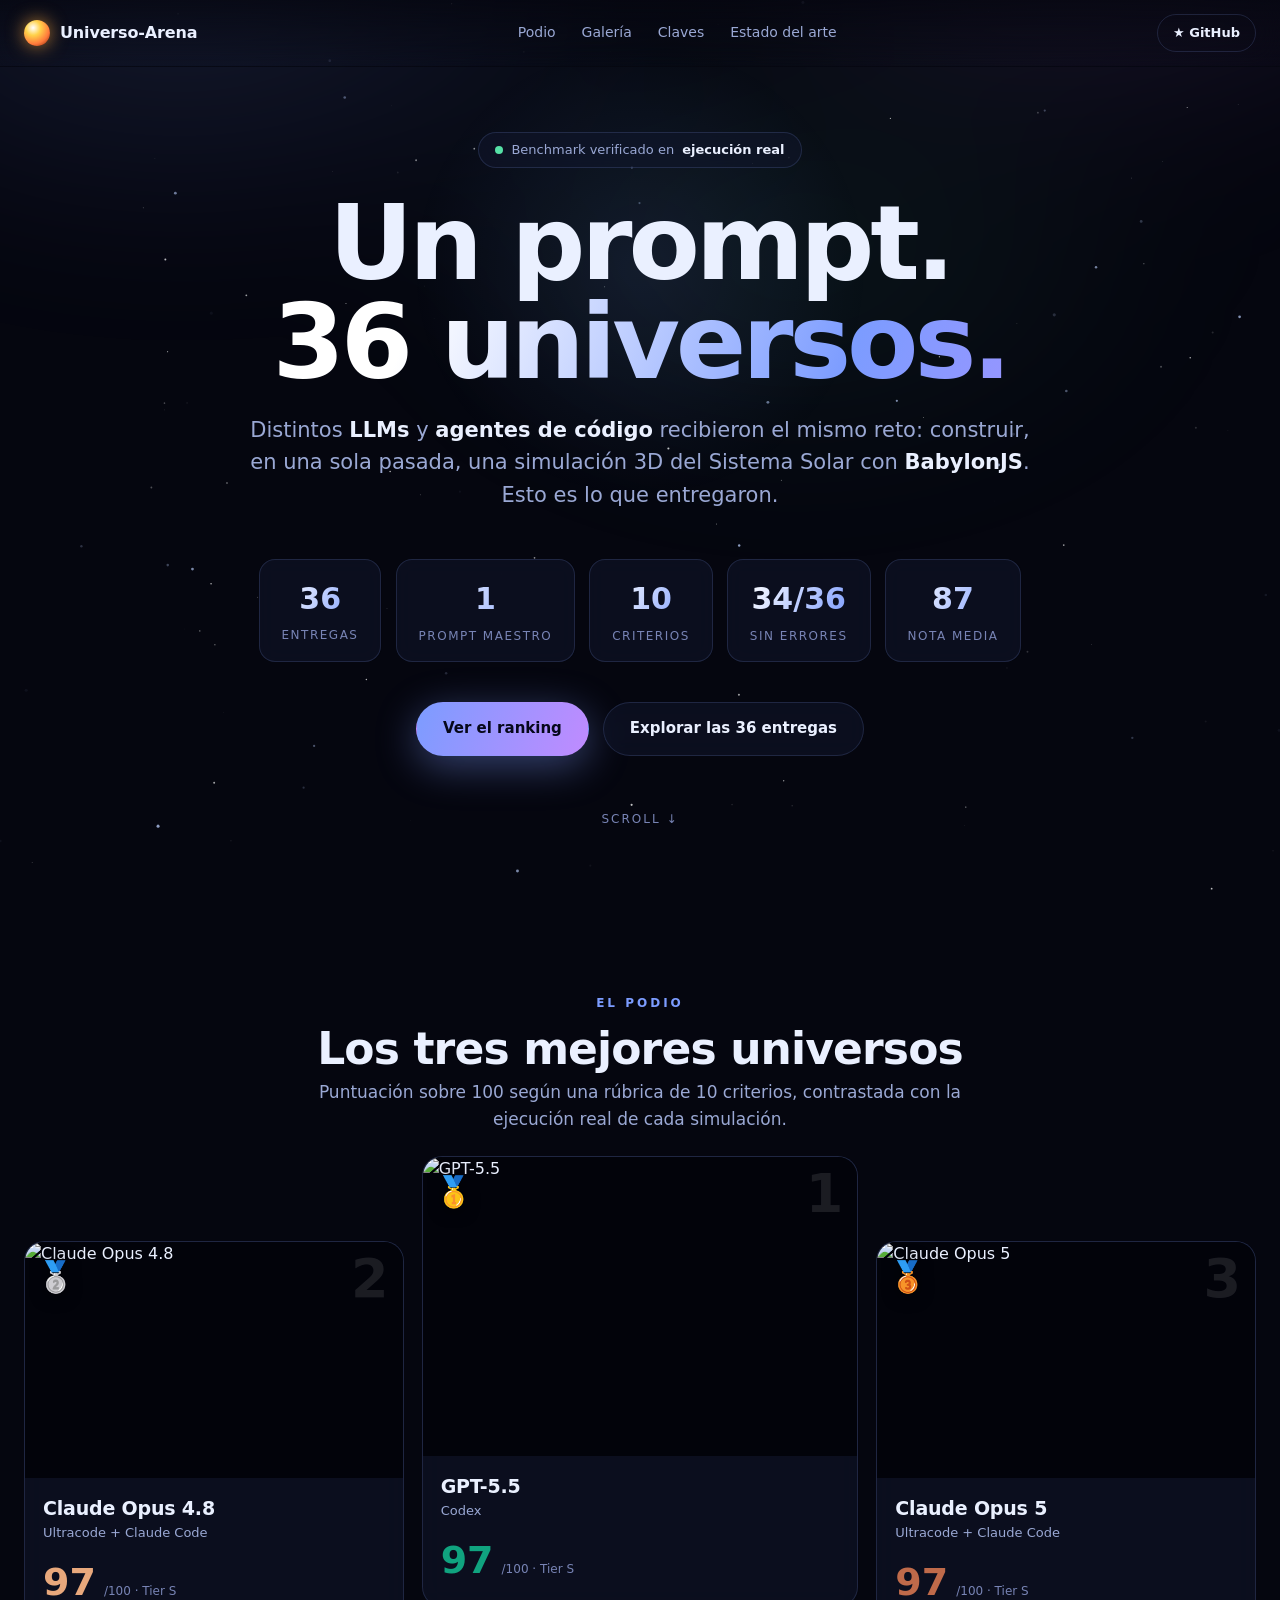
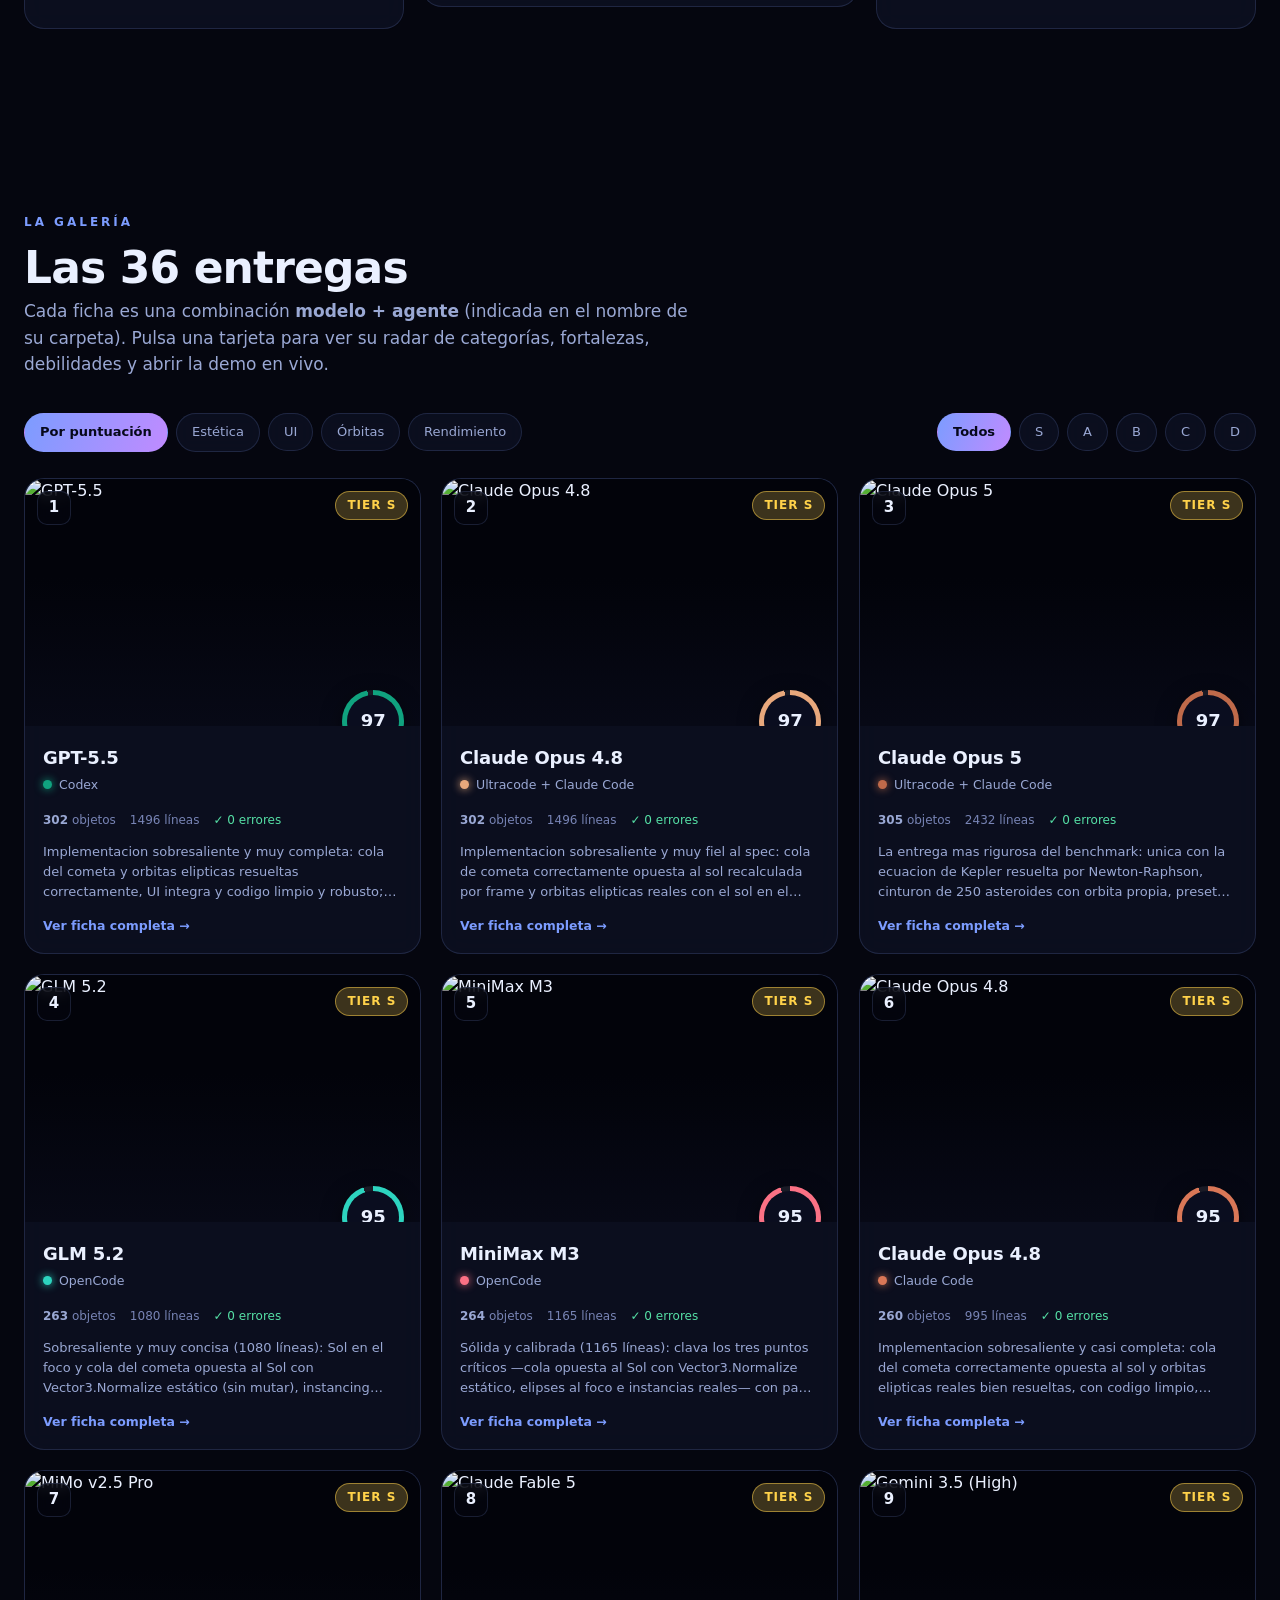
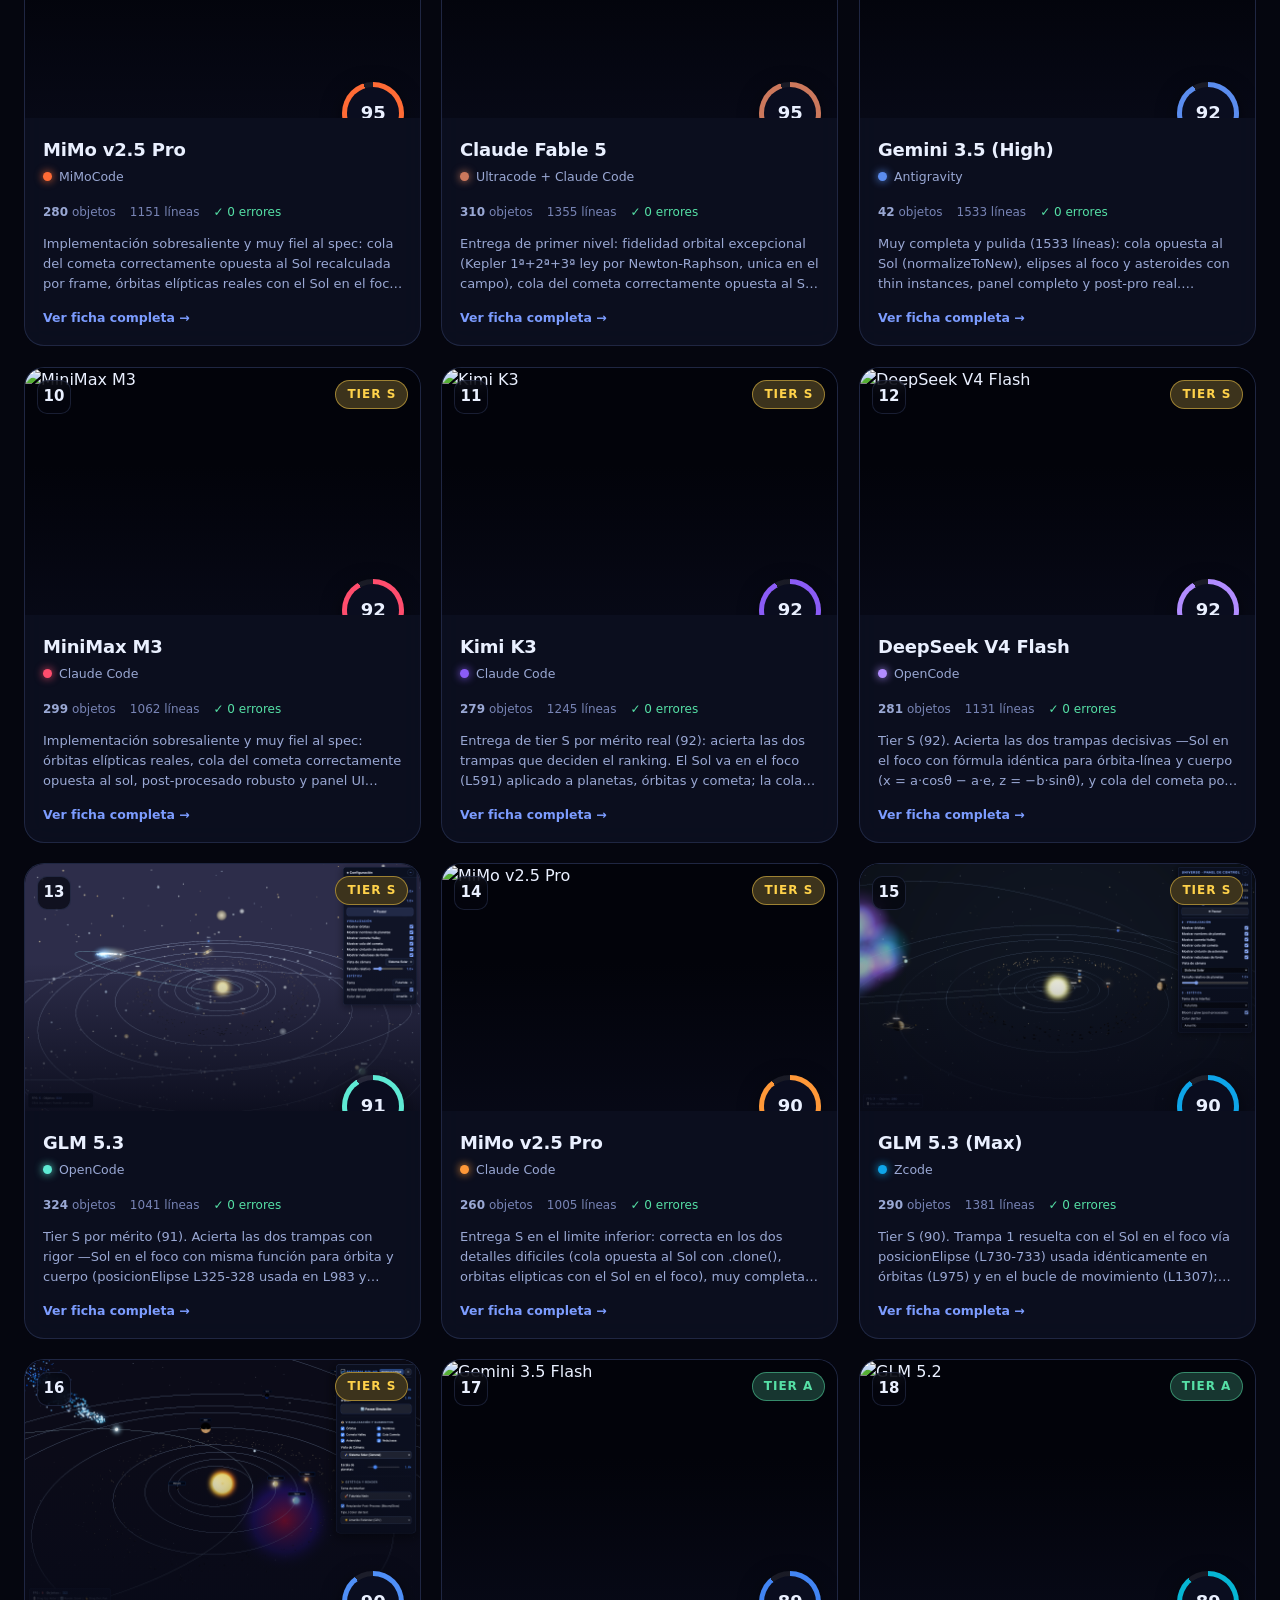
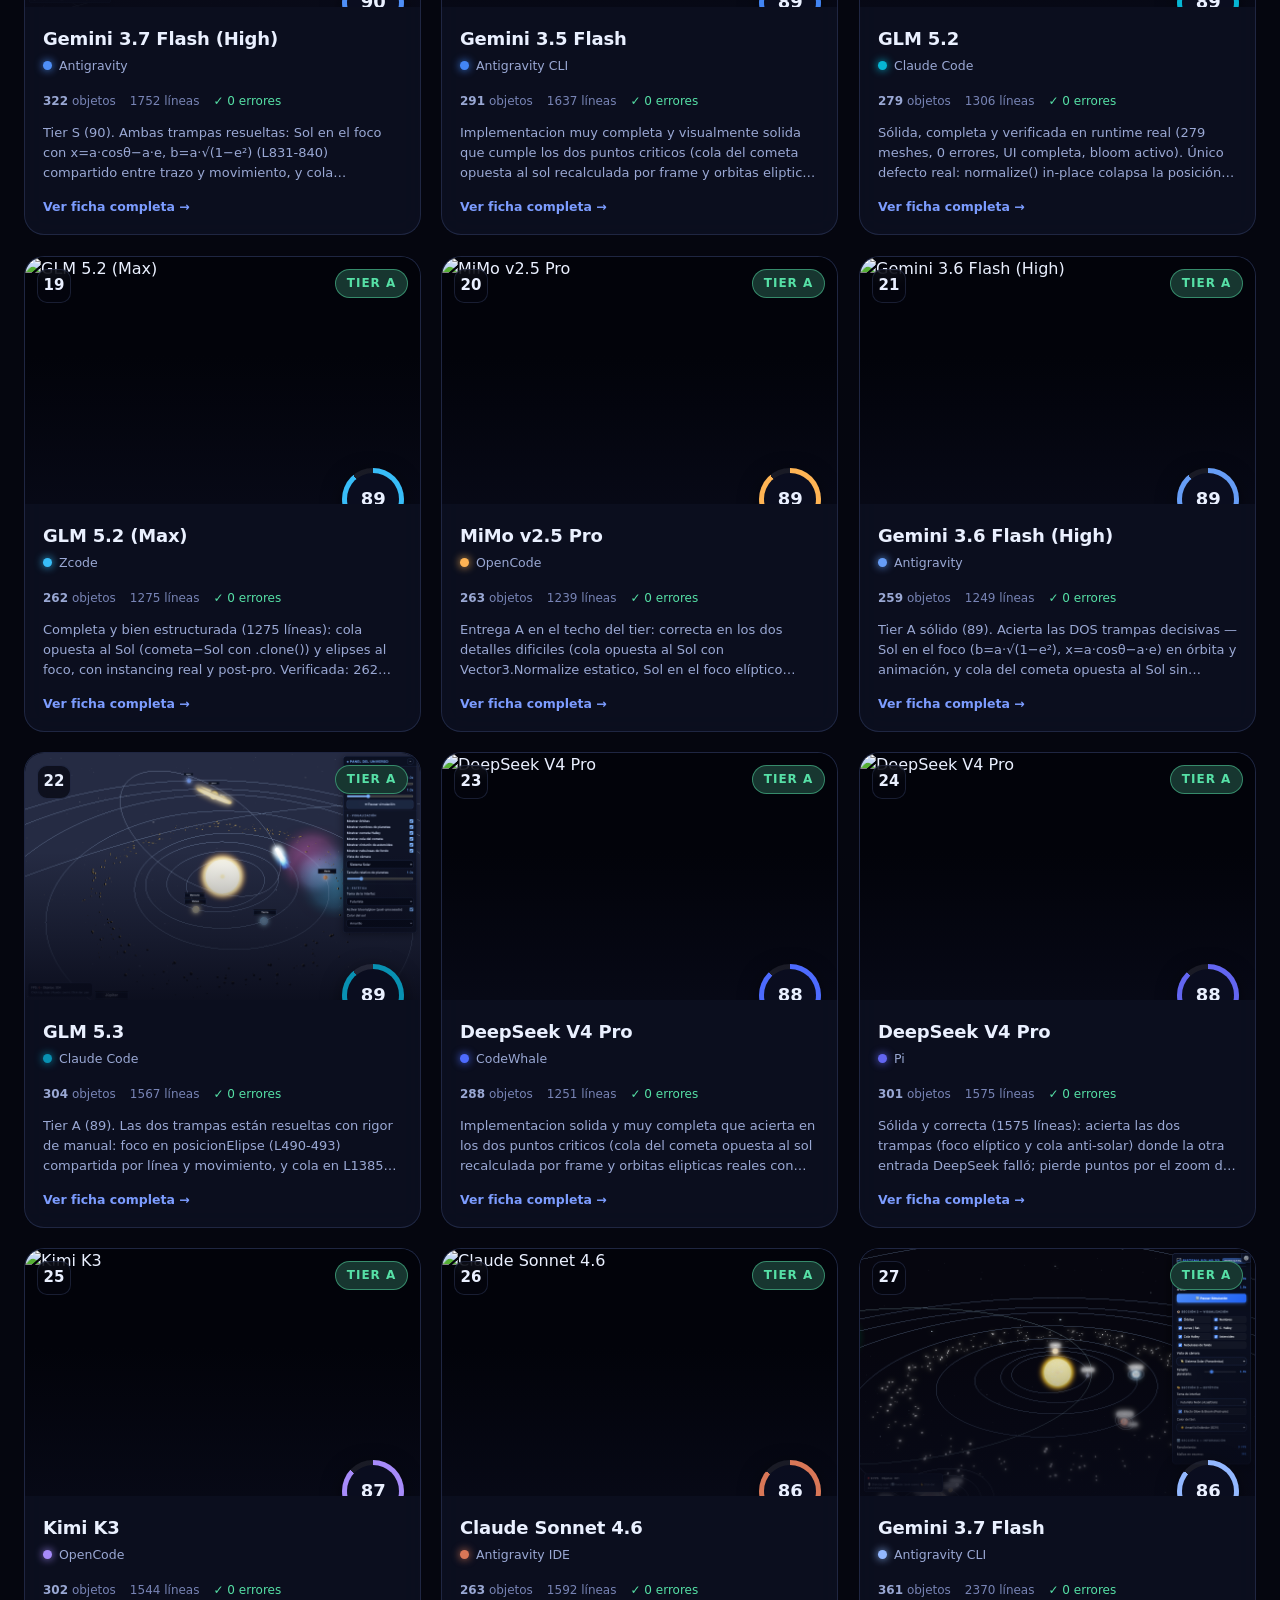
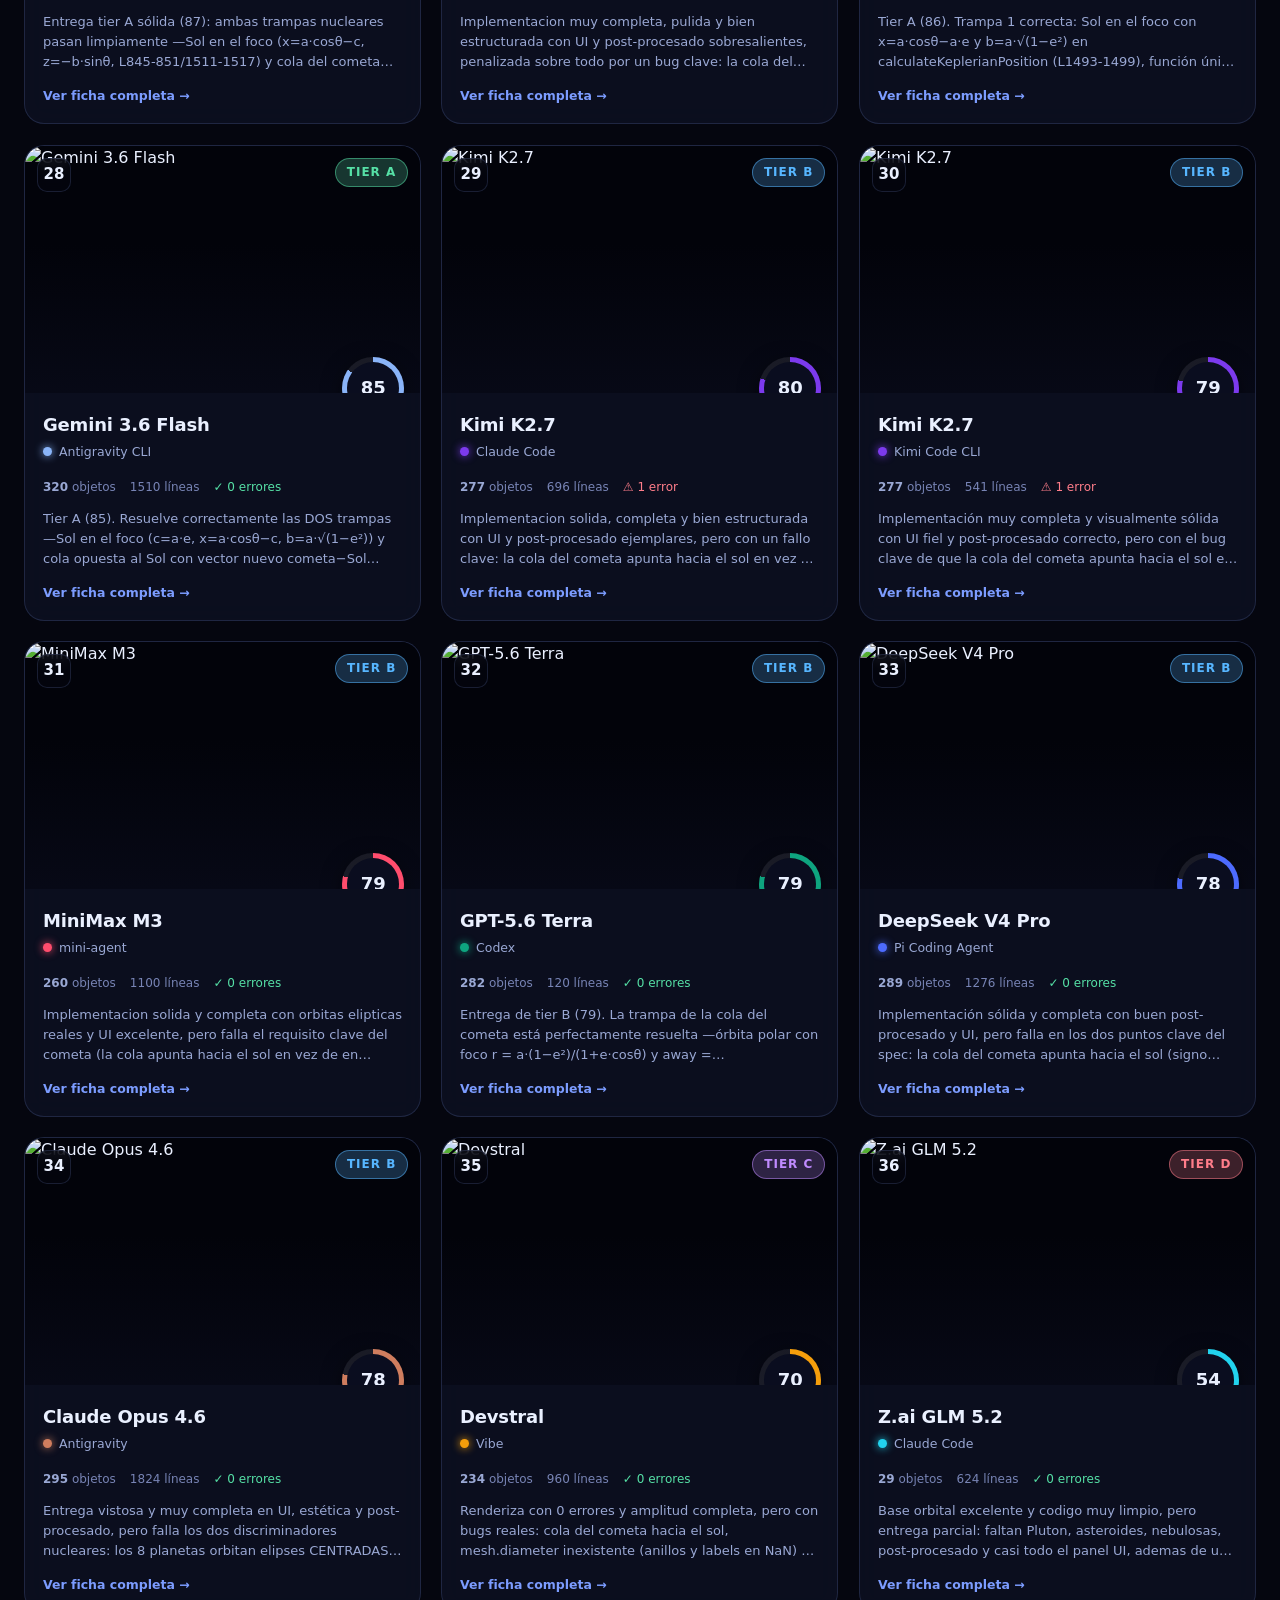
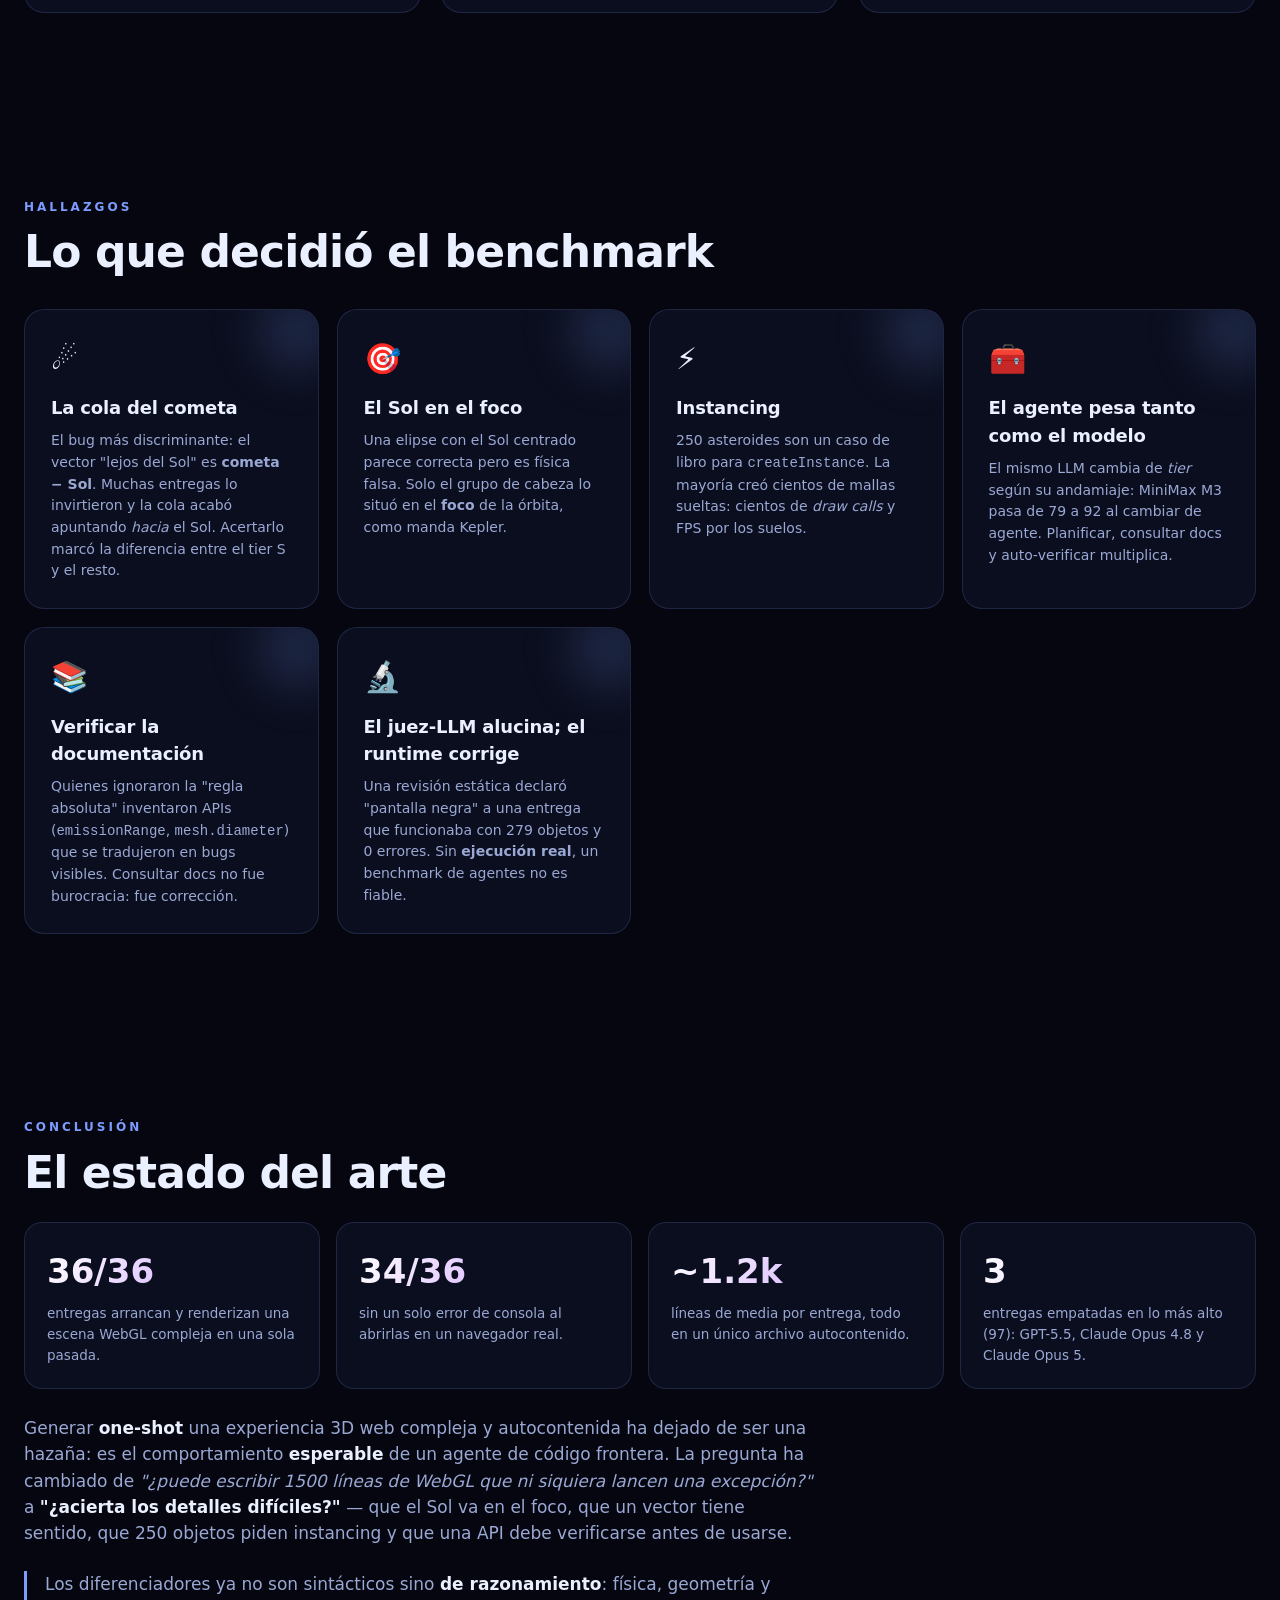
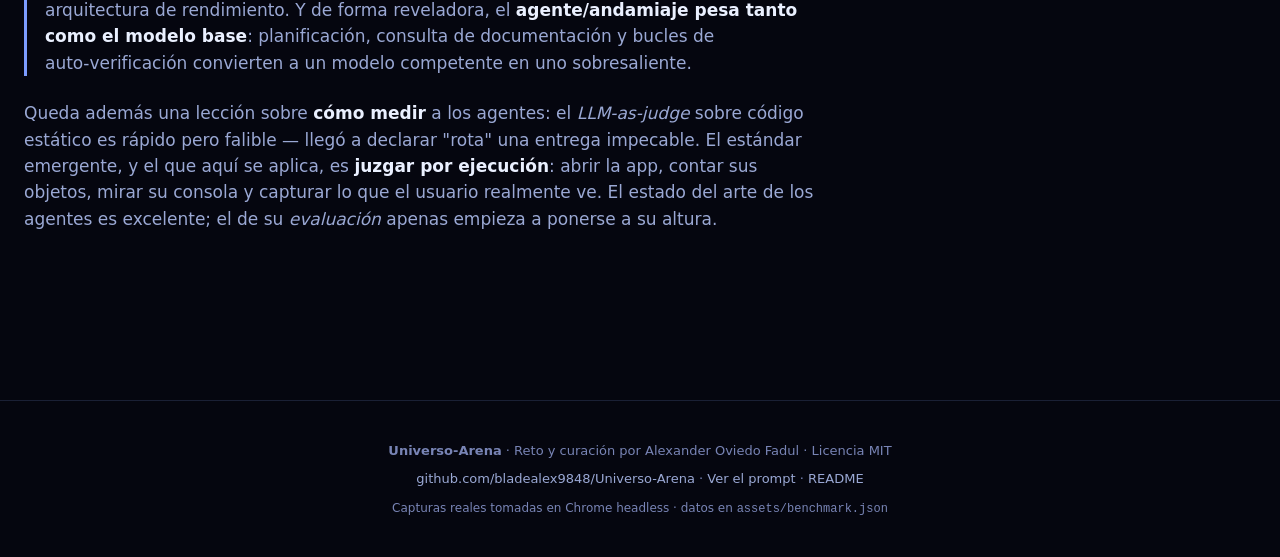
==== index.html @ ca4a05b3 "feat: décima tanda — benchmark a 36 entradas (GLM 5.3 ×3 + Gemini 3.7 Flash ×2) Integra cinco combin" ====
<!DOCTYPE html>
<html lang="es">
<head>
<meta charset="UTF-8" />
<meta name="viewport" content="width=device-width, initial-scale=1.0" />
<title>Universo-Arena · Benchmark de LLMs + Agentes de Código</title>
<meta name="description" content="Un mismo prompt, 36 combinaciones de LLM + agente de código. Benchmark de simulaciones 3D del Sistema Solar con BabylonJS." />
<link rel="canonical" href="https://universo-arena.alexanderoviedofadul.dev/" />
<meta name="robots" content="index,follow,max-image-preview:large,max-snippet:-1,max-video-preview:-1" />
<meta name="author" content="Alexander Oviedo Fadul" />
<meta name="keywords" content="benchmark LLM, agentes de código, BabylonJS, Sistema Solar 3D, GPT-5.5, Claude Opus 4.8, Gemini 3.5 Flash, DeepSeek V4, MiniMax M3, evaluación de IA, WebGL, Codex, Claude Code" />
<meta name="theme-color" content="#05060f" />
<meta name="color-scheme" content="dark" />

<!-- Open Graph (Facebook, LinkedIn, WhatsApp, Telegram, Slack, Discord) -->
<meta property="og:type" content="website" />
<meta property="og:site_name" content="Universo-Arena" />
<meta property="og:locale" content="es_ES" />
<meta property="og:url" content="https://universo-arena.alexanderoviedofadul.dev/" />
<meta property="og:title" content="Universo-Arena · Benchmark de LLMs + Agentes de Código" />
<meta property="og:description" content="Un mismo prompt, 36 combinaciones de LLM + agente de código. Benchmark de simulaciones 3D del Sistema Solar con BabylonJS." />
<meta property="og:image" content="https://universo-arena.alexanderoviedofadul.dev/assets/og-image.png" />
<meta property="og:image:secure_url" content="https://universo-arena.alexanderoviedofadul.dev/assets/og-image.png" />
<meta property="og:image:type" content="image/png" />
<meta property="og:image:width" content="1200" />
<meta property="og:image:height" content="630" />
<meta property="og:image:alt" content="Universo-Arena: benchmark de LLMs y agentes de código con simulaciones 3D del Sistema Solar." />

<!-- Twitter / X Card -->
<meta name="twitter:card" content="summary_large_image" />
<meta name="twitter:title" content="Universo-Arena · Benchmark de LLMs + Agentes de Código" />
<meta name="twitter:description" content="Un mismo prompt, 36 combinaciones de LLM + agente de código. Benchmark de simulaciones 3D del Sistema Solar con BabylonJS." />
<meta name="twitter:image" content="https://universo-arena.alexanderoviedofadul.dev/assets/og-image.png" />
<meta name="twitter:image:alt" content="Universo-Arena: benchmark de LLMs y agentes de código con simulaciones 3D del Sistema Solar." />

<!-- Datos para LLMs y agentes generativos -->
<link rel="alternate" type="text/plain" href="https://universo-arena.alexanderoviedofadul.dev/llms.txt" title="llms.txt" />
<link rel="sitemap" type="application/xml" href="https://universo-arena.alexanderoviedofadul.dev/sitemap.xml" />

<script type="application/ld+json">
{
  "@context": "https://schema.org",
  "@graph": [
    {
      "@type": "WebSite",
      "@id": "https://universo-arena.alexanderoviedofadul.dev/#website",
      "url": "https://universo-arena.alexanderoviedofadul.dev/",
      "name": "Universo-Arena",
      "description": "Un mismo prompt, 36 combinaciones de LLM + agente de código. Benchmark de simulaciones 3D del Sistema Solar con BabylonJS.",
      "inLanguage": "es",
      "publisher": {
        "@type": "Person",
        "name": "Alexander Oviedo Fadul",
        "url": "https://alexanderoviedofadul.dev"
      }
    },
    {
      "@type": "Dataset",
      "@id": "https://universo-arena.alexanderoviedofadul.dev/#dataset",
      "name": "Universo-Arena · Benchmark LLM + Agente de Código",
      "description": "Benchmark abierto: 36 combinaciones de LLM y agente de código implementan el mismo reto (una simulación 3D del Sistema Solar en BabylonJS, un único index.html autocontenido) y se puntúan con una rúbrica de 100 puntos, ejecución real en navegador y calibración adversarial.",
      "url": "https://universo-arena.alexanderoviedofadul.dev/",
      "license": "https://opensource.org/licenses/MIT",
      "creator": {
        "@type": "Person",
        "name": "Alexander Oviedo Fadul",
        "url": "https://alexanderoviedofadul.dev"
      },
      "inLanguage": "es",
      "isAccessibleForFree": true,
      "keywords": [
        "benchmark LLM",
        "agentes de código",
        "BabylonJS",
        "Sistema Solar 3D",
        "GPT-5.5",
        "Claude Opus 4.8",
        "Gemini 3.5",
        "DeepSeek",
        "MiniMax",
        "evaluación de modelos de IA",
        "WebGL"
      ],
      "variableMeasured": [
        "puntuación total (0-100)",
        "tier",
        "errores de consola",
        "número de objetos 3D",
        "FPS"
      ],
      "distribution": [
        {
          "@type": "DataDownload",
          "encodingFormat": "application/json",
          "contentUrl": "https://universo-arena.alexanderoviedofadul.dev/assets/benchmark.json"
        },
        {
          "@type": "DataDownload",
          "encodingFormat": "application/json",
          "contentUrl": "https://universo-arena.alexanderoviedofadul.dev/assets/runtime.json"
        }
      ]
    },
    {
      "@context": "https://schema.org",
      "@type": "ItemList",
      "name": "Ranking Universo-Arena · LLM + Agente de Código",
      "description": "Clasificación de 36 entregas (LLM + agente) por puntuación total.",
      "numberOfItems": 36,
      "itemListOrder": "https://schema.org/ItemListOrderDescending",
            "itemListElement": [
        {
          "@type": "ListItem",
          "position": 1,
          "name": "GPT-5.5 · Codex",
          "url": "https://universo-arena.alexanderoviedofadul.dev/codex-gpt-5.5/index.html"
        },
        {
          "@type": "ListItem",
          "position": 2,
          "name": "Claude Opus 4.8 · Ultracode + Claude Code",
          "url": "https://universo-arena.alexanderoviedofadul.dev/Opus-4.8-Ultracode-Extension-Claude-Code/index.html"
        },
        {
          "@type": "ListItem",
          "position": 3,
          "name": "Claude Opus 5 · Ultracode + Claude Code",
          "url": "https://universo-arena.alexanderoviedofadul.dev/Opus-5-Claude-Code-Ultracode/index.html"
        },
        {
          "@type": "ListItem",
          "position": 4,
          "name": "GLM 5.2 · OpenCode",
          "url": "https://universo-arena.alexanderoviedofadul.dev/Opencode-GLM-5.2/index.html"
        },
        {
          "@type": "ListItem",
          "position": 5,
          "name": "MiniMax M3 · OpenCode",
          "url": "https://universo-arena.alexanderoviedofadul.dev/Opencode-Minimax-M3/index.html"
        },
        {
          "@type": "ListItem",
          "position": 6,
          "name": "Claude Opus 4.8 · Claude Code",
          "url": "https://universo-arena.alexanderoviedofadul.dev/Opus-4.8-Claude-Code/index.html"
        },
        {
          "@type": "ListItem",
          "position": 7,
          "name": "MiMo v2.5 Pro · MiMoCode",
          "url": "https://universo-arena.alexanderoviedofadul.dev/Mimo-V2.5-Pro-MimoCode/index.html"
        },
        {
          "@type": "ListItem",
          "position": 8,
          "name": "Claude Fable 5 · Ultracode + Claude Code",
          "url": "https://universo-arena.alexanderoviedofadul.dev/Fable-5-Claude-Code-Ultracode/index.html"
        },
        {
          "@type": "ListItem",
          "position": 9,
          "name": "Gemini 3.5 (High) · Antigravity",
          "url": "https://universo-arena.alexanderoviedofadul.dev/Antigravity-Gemini-3.5-High/index.html"
        },
        {
          "@type": "ListItem",
          "position": 10,
          "name": "MiniMax M3 · Claude Code",
          "url": "https://universo-arena.alexanderoviedofadul.dev/Minimax-M3-Claude-Code/index.html"
        },
        {
          "@type": "ListItem",
          "position": 11,
          "name": "Kimi K3 · Claude Code",
          "url": "https://universo-arena.alexanderoviedofadul.dev/Kimi-K3-Claude-Code/index.html"
        },
        {
          "@type": "ListItem",
          "position": 12,
          "name": "DeepSeek V4 Flash · OpenCode",
          "url": "https://universo-arena.alexanderoviedofadul.dev/Opencode-DeepSeek-V4-Flash/index.html"
        },
        {
          "@type": "ListItem",
          "position": 13,
          "name": "GLM 5.3 · OpenCode",
          "url": "https://universo-arena.alexanderoviedofadul.dev/Opencode-GLM-5.3/index.html"
        },
        {
          "@type": "ListItem",
          "position": 14,
          "name": "MiMo v2.5 Pro · Claude Code",
          "url": "https://universo-arena.alexanderoviedofadul.dev/Mimo-V2.5-Pro-Claude-Code/index.html"
        },
        {
          "@type": "ListItem",
          "position": 15,
          "name": "GLM 5.3 (Max) · Zcode",
          "url": "https://universo-arena.alexanderoviedofadul.dev/Zcode-GML-5.3-Max/index.html"
        },
        {
          "@type": "ListItem",
          "position": 16,
          "name": "Gemini 3.7 Flash (High) · Antigravity",
          "url": "https://universo-arena.alexanderoviedofadul.dev/Antigravity-Gemini-3.7-Flash-High/index.html"
        },
        {
          "@type": "ListItem",
          "position": 17,
          "name": "Gemini 3.5 Flash · Antigravity CLI",
          "url": "https://universo-arena.alexanderoviedofadul.dev/Agy-Gemini-3.5-Flash-Antigravity-CLI/index.html"
        },
        {
          "@type": "ListItem",
          "position": 18,
          "name": "GLM 5.2 · Claude Code",
          "url": "https://universo-arena.alexanderoviedofadul.dev/GLM-5.2-Claude-Code/index.html"
        },
        {
          "@type": "ListItem",
          "position": 19,
          "name": "GLM 5.2 (Max) · Zcode",
          "url": "https://universo-arena.alexanderoviedofadul.dev/Zcode-GML-5.2-Max/index.html"
        },
        {
          "@type": "ListItem",
          "position": 20,
          "name": "MiMo v2.5 Pro · OpenCode",
          "url": "https://universo-arena.alexanderoviedofadul.dev/Mimo-V2.5-Pro-OpenCode/index.html"
        },
        {
          "@type": "ListItem",
          "position": 21,
          "name": "Gemini 3.6 Flash (High) · Antigravity",
          "url": "https://universo-arena.alexanderoviedofadul.dev/Antigravity-Gemini-3.6-Flash-High/index.html"
        },
        {
          "@type": "ListItem",
          "position": 22,
          "name": "GLM 5.3 · Claude Code",
          "url": "https://universo-arena.alexanderoviedofadul.dev/GLM-5.3-Claude-Code/index.html"
        },
        {
          "@type": "ListItem",
          "position": 23,
          "name": "DeepSeek V4 Pro · CodeWhale",
          "url": "https://universo-arena.alexanderoviedofadul.dev/codewhale-deepseek-v4-pro/index.html"
        },
        {
          "@type": "ListItem",
          "position": 24,
          "name": "DeepSeek V4 Pro · Pi",
          "url": "https://universo-arena.alexanderoviedofadul.dev/Pi-DeepSeek-v4-pro/index.html"
        },
        {
          "@type": "ListItem",
          "position": 25,
          "name": "Kimi K3 · OpenCode",
          "url": "https://universo-arena.alexanderoviedofadul.dev/Kimi-K3-Open-Code/index.html"
        },
        {
          "@type": "ListItem",
          "position": 26,
          "name": "Claude Sonnet 4.6 · Antigravity IDE",
          "url": "https://universo-arena.alexanderoviedofadul.dev/Claude-Sonnet-4.6-Antigravity-IDE/index.html"
        },
        {
          "@type": "ListItem",
          "position": 27,
          "name": "Gemini 3.7 Flash · Antigravity CLI",
          "url": "https://universo-arena.alexanderoviedofadul.dev/Agy-Gemini-3.7-Flash-Antigravity-CLI/index.html"
        },
        {
          "@type": "ListItem",
          "position": 28,
          "name": "Gemini 3.6 Flash · Antigravity CLI",
          "url": "https://universo-arena.alexanderoviedofadul.dev/Agy-Gemini-3.6-Flash-Antigravity-CLI/index.html"
        },
        {
          "@type": "ListItem",
          "position": 29,
          "name": "Kimi K2.7 · Claude Code",
          "url": "https://universo-arena.alexanderoviedofadul.dev/Kimi-k.7-code-Claude-Code/index.html"
        },
        {
          "@type": "ListItem",
          "position": 30,
          "name": "Kimi K2.7 · Kimi Code CLI",
          "url": "https://universo-arena.alexanderoviedofadul.dev/kimi-k2.7-code-Kimi-Code-CLI/index.html"
        },
        {
          "@type": "ListItem",
          "position": 31,
          "name": "MiniMax M3 · mini-agent",
          "url": "https://universo-arena.alexanderoviedofadul.dev/mini-agent-MiniMax-M3/index.html"
        },
        {
          "@type": "ListItem",
          "position": 32,
          "name": "GPT-5.6 Terra · Codex",
          "url": "https://universo-arena.alexanderoviedofadul.dev/codex-gpt-5.6-terra/index.html"
        },
        {
          "@type": "ListItem",
          "position": 33,
          "name": "DeepSeek V4 Pro · Pi Coding Agent",
          "url": "https://universo-arena.alexanderoviedofadul.dev/deepseek-v4-pro-Pi-Coding-Agent/index.html"
        },
        {
          "@type": "ListItem",
          "position": 34,
          "name": "Claude Opus 4.6 · Antigravity",
          "url": "https://universo-arena.alexanderoviedofadul.dev/Antigravity-Claude-Opus-4.6/index.html"
        },
        {
          "@type": "ListItem",
          "position": 35,
          "name": "Devstral · Vibe",
          "url": "https://universo-arena.alexanderoviedofadul.dev/vibe-devstral/index.html"
        },
        {
          "@type": "ListItem",
          "position": 36,
          "name": "Z.ai GLM 5.2 · Claude Code",
          "url": "https://universo-arena.alexanderoviedofadul.dev/Zai-GLM-5.2-Claude-Code/index.html"
        }
      ]
    },
    {
      "@type": "FAQPage",
      "mainEntity": [
        {
          "@type": "Question",
          "name": "¿Qué es Universo-Arena?",
          "acceptedAnswer": {
            "@type": "Answer",
            "text": "Un benchmark abierto donde 36 combinaciones de LLM + agente de código implementan el mismo reto: una simulación 3D del Sistema Solar en BabylonJS, como un único index.html autocontenido. Cada entrega se puntúa con una rúbrica de 100 puntos y ejecución real en navegador."
          }
        },
        {
          "@type": "Question",
          "name": "¿Qué combinación obtuvo la mejor puntuación?",
          "acceptedAnswer": {
            "@type": "Answer",
            "text": "GPT-5.5 · Codex, Claude Opus 4.8 · Ultracode + Claude Code y Claude Opus 5 · Ultracode + Claude Code empatan en cabeza con 97/100 (tier S)."
          }
        },
        {
          "@type": "Question",
          "name": "¿Cómo se evalúa cada entrega?",
          "acceptedAnswer": {
            "@type": "Answer",
            "text": "Con tres señales: una rúbrica de 10 categorías (100 puntos), ejecución real en Chrome headless que mide número de objetos 3D, FPS y errores de consola, y una calibración adversarial corregida por datos de runtime."
          }
        },
        {
          "@type": "Question",
          "name": "¿El benchmark es reproducible y de código abierto?",
          "acceptedAnswer": {
            "@type": "Answer",
            "text": "Sí. El código de cada entrega, los datos crudos (benchmark.json y runtime.json) y el arnés de captura están versionados en GitHub bajo licencia MIT."
          }
        }
      ]
    }
  ]
}
</script>
<style>
/* ════════════════ RESET & TOKENS ════════════════ */
*,*::before,*::after{margin:0;padding:0;box-sizing:border-box}
:root{
  --bg:#05060f; --bg2:#0a0d1f; --panel:rgba(18,22,44,.55); --stroke:rgba(140,170,255,.16);
  --txt:#eaf0ff; --dim:#9aa8d4; --faint:#7884b5;
  --accent:#7c9cff; --accent2:#c08bff;
  --S:#ffd24a; --A:#56e0a6; --B:#57b6ff; --C:#c08bff; --D:#ff7d8a;
  --r:20px; --maxw:1280px;
  --font:'Inter',system-ui,-apple-system,"Segoe UI",Roboto,sans-serif;
}
html{scroll-behavior:smooth}
body{
  font-family:var(--font); background:var(--bg); color:var(--txt);
  overflow-x:hidden; line-height:1.55; -webkit-font-smoothing:antialiased;
}
a{color:inherit;text-decoration:none}
img{display:block;max-width:100%}
::selection{background:rgba(124,156,255,.35)}

/* scrollbar */
::-webkit-scrollbar{width:11px}
::-webkit-scrollbar-track{background:#05060f}
::-webkit-scrollbar-thumb{background:linear-gradient(var(--accent),var(--accent2));border-radius:9px;border:3px solid #05060f}

/* ════════════════ BACKGROUND ════════════════ */
#stars{position:fixed;inset:0;z-index:-2;display:block}
.aurora{position:fixed;inset:-20% -10% auto -10%;height:80vh;z-index:-1;pointer-events:none;filter:blur(80px);opacity:.5;
  background:
    radial-gradient(50% 60% at 20% 20%, rgba(124,156,255,.30), transparent 70%),
    radial-gradient(45% 55% at 80% 10%, rgba(192,139,255,.28), transparent 70%),
    radial-gradient(40% 50% at 60% 60%, rgba(86,224,166,.16), transparent 70%);
  animation:drift 22s ease-in-out infinite alternate}
@keyframes drift{to{transform:translate3d(0,40px,0) scale(1.1)}}
#spot{position:fixed;inset:0;z-index:-1;pointer-events:none;
  background:radial-gradient(380px circle at var(--mx,50%) var(--my,30%), rgba(124,156,255,.10), transparent 60%);
  transition:background .15s}

/* ════════════════ LAYOUT ════════════════ */
.wrap{max-width:var(--maxw);margin:0 auto;padding:0 24px}
section{position:relative}
.eyebrow{font-size:12px;letter-spacing:3px;text-transform:uppercase;color:var(--accent);font-weight:600}
.h2{font-size:clamp(26px,4vw,44px);font-weight:800;letter-spacing:-.02em;line-height:1.1;margin:10px 0 6px}
.lead{color:var(--dim);max-width:62ch;font-size:clamp(15px,1.6vw,17px)}

/* reveal */
.reveal{opacity:0;transform:translateY(28px);transition:opacity .7s cubic-bezier(.2,.7,.2,1),transform .7s cubic-bezier(.2,.7,.2,1)}
.reveal.in{opacity:1;transform:none}

/* ════════════════ NAV ════════════════ */
nav{position:fixed;top:0;left:0;right:0;z-index:40;display:flex;justify-content:center;
  backdrop-filter:blur(14px);background:linear-gradient(rgba(5,6,15,.7),rgba(5,6,15,0));border-bottom:1px solid transparent;transition:.3s}
nav.solid{border-color:var(--stroke);background:rgba(5,6,15,.82)}
.navIn{max-width:var(--maxw);width:100%;display:flex;align-items:center;justify-content:space-between;padding:14px 24px}
.brand{display:flex;align-items:center;gap:10px;font-weight:800;letter-spacing:-.01em}
.brand .dot{width:26px;height:26px;border-radius:50%;background:radial-gradient(circle at 35% 30%,#fff,#ffd24a 30%,#ff7a3c 65%,#7a1d00);box-shadow:0 0 18px rgba(255,170,60,.7)}
.navlinks{display:flex;gap:26px;font-size:14px;color:var(--dim)}
.navlinks a{transition:.2s}.navlinks a:hover{color:var(--txt)}
.ghub{padding:8px 15px;border:1px solid var(--stroke);border-radius:999px;font-size:13px;font-weight:600;color:var(--txt);transition:.2s}
.ghub:hover{background:rgba(124,156,255,.15);border-color:var(--accent)}
@media(max-width:760px){.navlinks{display:none}}

/* ════════════════ HERO ════════════════ */
.hero{min-height:100vh;display:flex;flex-direction:column;justify-content:center;align-items:center;text-align:center;padding:120px 24px 60px}
.badge{display:inline-flex;align-items:center;gap:8px;padding:7px 16px;border:1px solid var(--stroke);border-radius:999px;
  background:var(--panel);backdrop-filter:blur(10px);font-size:13px;color:var(--dim);margin-bottom:26px}
.badge b{color:var(--txt)}
.pulse{width:8px;height:8px;border-radius:50%;background:var(--A);box-shadow:0 0 0 0 rgba(86,224,166,.6);animation:pulse 2s infinite}
@keyframes pulse{70%{box-shadow:0 0 0 9px rgba(86,224,166,0)}100%{box-shadow:0 0 0 0 rgba(86,224,166,0)}}
h1{font-size:clamp(40px,8.5vw,104px);font-weight:900;letter-spacing:-.04em;line-height:.95;margin-bottom:22px}
h1 .grad{background:linear-gradient(110deg,#fff 10%,var(--accent) 40%,var(--accent2) 70%,#fff 95%);
  background-size:200% auto;-webkit-background-clip:text;background-clip:text;color:transparent;animation:shine 6s linear infinite}
@keyframes shine{to{background-position:200% center}}
.subtitle{font-size:clamp(16px,2.2vw,21px);color:var(--dim);max-width:60ch;margin:0 auto 14px}
.subtitle b{color:var(--txt)}
.heroStats{display:flex;flex-wrap:wrap;gap:14px;justify-content:center;margin:34px 0 40px}
.stat{padding:16px 22px;border:1px solid var(--stroke);border-radius:16px;background:var(--panel);backdrop-filter:blur(10px);min-width:120px}
.stat .n{font-size:30px;font-weight:800;background:linear-gradient(120deg,#fff,var(--accent));-webkit-background-clip:text;background-clip:text;color:transparent}
.stat .l{font-size:12px;color:var(--faint);text-transform:uppercase;letter-spacing:1.5px;margin-top:4px}
.cta{display:flex;gap:14px;flex-wrap:wrap;justify-content:center}
.btn{padding:14px 26px;border-radius:999px;font-weight:700;font-size:15px;cursor:pointer;border:1px solid transparent;transition:transform .15s,box-shadow .25s,background .2s}
.btn:active{transform:scale(.97)}
.btn.primary{background:linear-gradient(110deg,var(--accent),var(--accent2));color:#06081a;box-shadow:0 10px 40px rgba(124,156,255,.4)}
.btn.primary:hover{box-shadow:0 14px 54px rgba(124,156,255,.6)}
.btn.ghost{background:var(--panel);border-color:var(--stroke);color:var(--txt);backdrop-filter:blur(10px)}
.btn.ghost:hover{border-color:var(--accent)}
.scrollcue{margin-top:54px;color:var(--faint);font-size:12px;letter-spacing:2px;text-transform:uppercase;animation:bob 2s ease-in-out infinite}
@keyframes bob{50%{transform:translateY(8px)}}

/* ════════════════ PODIUM ════════════════ */
.podium{display:grid;grid-template-columns:1fr 1.15fr 1fr;gap:18px;align-items:end;margin-top:46px}
.pod{border:1px solid var(--stroke);border-radius:var(--r);overflow:hidden;background:var(--panel);backdrop-filter:blur(12px);
  position:relative;transition:transform .3s,box-shadow .3s}
.pod:hover{transform:translateY(-8px)}
.pod .shot{aspect-ratio:16/10;overflow:hidden;position:relative;background:#02030a}
.pod .shot img{width:100%;height:100%;object-fit:cover;transition:transform .6s}
.pod:hover .shot img{transform:scale(1.07)}
.pod .medal{position:absolute;top:12px;left:12px;font-size:30px;filter:drop-shadow(0 2px 8px rgba(0,0,0,.6))}
.pod .body{padding:16px 18px}
.pod .rankbig{position:absolute;top:10px;right:14px;font-size:54px;font-weight:900;color:rgba(255,255,255,.10);line-height:1}
.pod .mdl{font-size:19px;font-weight:800;letter-spacing:-.01em}
.pod .agt{font-size:13px;color:var(--dim);margin-bottom:10px}
.pod .scwrap{display:flex;align-items:baseline;gap:8px}
.pod .sc{font-size:38px;font-weight:900}
.pod .scl{font-size:12px;color:var(--faint)}
.pod--1{transform:translateY(-22px)}.pod--1:hover{transform:translateY(-30px)}
.pod--1 .shot{aspect-ratio:16/11}
@media(max-width:820px){.podium{grid-template-columns:1fr;gap:14px}.pod--1{transform:none}.pod--1:hover{transform:translateY(-8px)}}

/* ════════════════ CONTROLS ════════════════ */
.toolbar{display:flex;flex-wrap:wrap;gap:10px;align-items:center;justify-content:space-between;margin:36px 0 26px}
.chips{display:flex;flex-wrap:wrap;gap:8px}
.chip{padding:8px 15px;border:1px solid var(--stroke);border-radius:999px;background:var(--panel);font-size:13px;color:var(--dim);cursor:pointer;transition:.18s;backdrop-filter:blur(8px)}
.chip:hover{color:var(--txt)}
.chip.on{background:linear-gradient(110deg,var(--accent),var(--accent2));color:#06081a;border-color:transparent;font-weight:700}

/* ════════════════ GRID ════════════════ */
.grid{display:grid;grid-template-columns:repeat(auto-fill,minmax(300px,1fr));gap:20px}
.card{border:1px solid var(--stroke);border-radius:var(--r);overflow:hidden;background:var(--panel);backdrop-filter:blur(12px);
  position:relative;cursor:pointer;transition:transform .25s,box-shadow .35s,border-color .25s;will-change:transform}
.card::after{content:"";position:absolute;inset:0;border-radius:var(--r);pointer-events:none;
  box-shadow:inset 0 0 0 1px transparent;transition:.3s}
.card:hover{transform:translateY(-6px);border-color:color-mix(in srgb,var(--c) 60%,var(--stroke))}
.card:hover::after{box-shadow:inset 0 0 40px -8px color-mix(in srgb,var(--c) 45%,transparent)}
.card .shot{aspect-ratio:16/10;position:relative;overflow:hidden;background:#02030a}
.card .shot img{width:100%;height:100%;object-fit:cover;transition:transform .6s,filter .4s;filter:saturate(1.05)}
.card:hover .shot img{transform:scale(1.08)}
.card .shotgrad{position:absolute;inset:0;background:linear-gradient(180deg,transparent 40%,rgba(8,10,24,.85))}
.rankchip{position:absolute;top:12px;left:12px;width:34px;height:34px;border-radius:10px;display:grid;place-items:center;
  font-weight:800;font-size:15px;background:rgba(5,6,15,.7);border:1px solid var(--stroke);backdrop-filter:blur(6px)}
.tier{position:absolute;top:12px;right:12px;padding:4px 11px;border-radius:999px;font-weight:800;font-size:12px;letter-spacing:1px;
  background:color-mix(in srgb,var(--tc) 22%,#05060f);color:var(--tc);border:1px solid color-mix(in srgb,var(--tc) 50%,transparent)}
.ring{position:absolute;bottom:-26px;right:16px;width:62px;height:62px;border-radius:50%;display:grid;place-items:center;
  background:conic-gradient(var(--c) calc(var(--p)*1%),rgba(255,255,255,.08) 0);box-shadow:0 6px 20px rgba(0,0,0,.5)}
.ring::before{content:"";position:absolute;inset:5px;border-radius:50%;background:#0a0d1f}
.ring span{position:relative;font-weight:800;font-size:18px}
.card .body{padding:18px}
.card .mdl{font-size:18px;font-weight:800;letter-spacing:-.01em;padding-right:54px}
.card .agt{display:inline-flex;align-items:center;gap:7px;font-size:12.5px;color:var(--dim);margin-top:3px}
.card .agt .swatch{width:9px;height:9px;border-radius:50%;background:var(--c);box-shadow:0 0 8px var(--c)}
.card .meta{display:flex;gap:14px;flex-wrap:wrap;margin-top:14px;font-size:12px;color:var(--faint)}
.card .meta b{color:var(--dim);font-weight:600}
.card .ok{color:var(--A)}.card .warn{color:var(--D)}
.card .vd{margin-top:12px;font-size:13px;color:var(--dim);display:-webkit-box;-webkit-line-clamp:3;-webkit-box-orient:vertical;overflow:hidden}
.card .more{margin-top:14px;font-size:12.5px;color:var(--accent);font-weight:600}

/* ════════════════ MODAL ════════════════ */
.modal{position:fixed;inset:0;z-index:60;display:none;align-items:center;justify-content:center;padding:24px;
  background:rgba(3,4,12,.7);backdrop-filter:blur(8px)}
.modal.open{display:flex;animation:fade .25s}
@keyframes fade{from{opacity:0}}
.sheet{max-width:1040px;width:100%;max-height:90vh;overflow-y:auto;border:1px solid var(--stroke);border-radius:24px;
  background:linear-gradient(180deg,#0c1024,#080a18);box-shadow:0 40px 120px rgba(0,0,0,.7);animation:rise .35s cubic-bezier(.2,.8,.2,1)}
@keyframes rise{from{transform:translateY(30px) scale(.98);opacity:0}}
.sheet .top{position:relative}
.sheet .hero-shot{aspect-ratio:16/8;overflow:hidden;position:relative;background:#02030a;cursor:zoom-in}
.sheet .hero-shot img{width:100%;height:100%;object-fit:cover}
.sheet .hero-shot .g{position:absolute;inset:0;background:linear-gradient(180deg,transparent 30%,rgba(8,10,24,.95))}
.sheet .x{position:absolute;top:14px;right:14px;width:38px;height:38px;border-radius:50%;border:1px solid var(--stroke);
  background:rgba(5,6,15,.7);color:#fff;font-size:20px;cursor:pointer;z-index:2;backdrop-filter:blur(6px);transition:.2s}
.sheet .x:hover{background:rgba(255,90,90,.3);border-color:#ff7a7a}
.sheet .head{padding:0 30px 22px;margin-top:-46px;position:relative;display:flex;justify-content:space-between;align-items:flex-end;gap:20px;flex-wrap:wrap}
.sheet .head h3{font-size:30px;font-weight:900;letter-spacing:-.02em}
.sheet .head .sub{color:var(--dim);font-size:14px;margin-top:4px;display:flex;align-items:center;gap:8px}
.sheet .head .swatch{width:11px;height:11px;border-radius:50%;background:var(--c);box-shadow:0 0 10px var(--c)}
.sheet .bigsc{text-align:right}
.sheet .bigsc .n{font-size:46px;font-weight:900;line-height:1}
.sheet .bigsc .t{font-size:13px;color:var(--faint)}
.sheet .grid2{display:grid;grid-template-columns:330px 1fr;gap:28px;padding:8px 30px 34px}
@media(max-width:780px){.sheet .grid2{grid-template-columns:1fr}}
.radarwrap{display:flex;flex-direction:column;align-items:center}
.radarwrap svg{width:100%;max-width:330px;height:auto}
.runstats{display:flex;gap:10px;flex-wrap:wrap;margin-top:8px;justify-content:center}
.runstats .rs{flex:1;min-width:84px;text-align:center;padding:12px 8px;border:1px solid var(--stroke);border-radius:14px;background:rgba(255,255,255,.02)}
.runstats .rs .v{font-size:21px;font-weight:800}.runstats .rs .k{font-size:11px;color:var(--faint);margin-top:2px}
.bars{display:flex;flex-direction:column;gap:10px}
.bar{display:grid;grid-template-columns:120px 1fr 44px;align-items:center;gap:10px;font-size:13px}
.bar .lab{color:var(--dim)}
.bar .track{height:8px;border-radius:8px;background:rgba(255,255,255,.07);overflow:hidden}
.bar .fill{height:100%;border-radius:8px;background:linear-gradient(90deg,var(--c),color-mix(in srgb,var(--c) 40%,#fff));transition:width 1s cubic-bezier(.2,.8,.2,1)}
.bar .v{text-align:right;font-variant-numeric:tabular-nums;color:var(--txt);font-weight:600}
.cols{display:grid;grid-template-columns:1fr 1fr;gap:22px;padding:0 30px 26px}
@media(max-width:680px){.cols{grid-template-columns:1fr}}
.cols h4{font-size:13px;text-transform:uppercase;letter-spacing:1.5px;margin-bottom:10px}
.cols .pro h4{color:var(--A)}.cols .con h4{color:var(--D)}
.cols ul{list-style:none;display:flex;flex-direction:column;gap:8px}
.cols li{font-size:13.5px;color:var(--dim);padding-left:20px;position:relative;line-height:1.5}
.cols .pro li::before{content:"▲";position:absolute;left:0;color:var(--A);font-size:9px;top:4px}
.cols .con li::before{content:"▼";position:absolute;left:0;color:var(--D);font-size:9px;top:4px}
.feats{display:flex;flex-wrap:wrap;gap:7px;padding:0 30px 26px}
.feat{font-size:11.5px;padding:5px 11px;border-radius:999px;border:1px solid var(--stroke)}
.feat.y{color:var(--A);border-color:color-mix(in srgb,var(--A) 40%,transparent);background:color-mix(in srgb,var(--A) 12%,transparent)}
.feat.n{color:var(--faint);text-decoration:line-through;opacity:.6}
.sheet .launch{margin:0 30px 32px;display:flex;gap:12px;flex-wrap:wrap}

/* ════════════════ INSIGHTS ════════════════ */
.insights{display:grid;grid-template-columns:repeat(auto-fit,minmax(260px,1fr));gap:18px;margin-top:32px}
.ins{padding:26px;border:1px solid var(--stroke);border-radius:var(--r);background:var(--panel);backdrop-filter:blur(10px);position:relative;overflow:hidden}
.ins .ic{font-size:30px;margin-bottom:12px}
.ins h3{font-size:18px;font-weight:800;margin-bottom:8px;letter-spacing:-.01em}
.ins p{font-size:14px;color:var(--dim)}
.ins::before{content:"";position:absolute;top:-40px;right:-40px;width:120px;height:120px;border-radius:50%;
  background:radial-gradient(circle,rgba(124,156,255,.25),transparent 70%);filter:blur(20px)}

/* ════════════════ PROSE (conclusiones / estado del arte) ════════════════ */
.prose{max-width:78ch;margin-top:26px}
.prose p{color:var(--dim);margin-bottom:18px;font-size:clamp(15px,1.7vw,17px)}
.prose strong{color:var(--txt)}
.prose .kbar{border-left:3px solid var(--accent);padding-left:18px;margin:24px 0}
.soa{display:grid;grid-template-columns:repeat(auto-fit,minmax(220px,1fr));gap:16px;margin-top:24px}
.soa .c{padding:22px;border:1px solid var(--stroke);border-radius:18px;background:var(--panel)}
.soa .c .big{font-size:34px;font-weight:900;background:linear-gradient(120deg,#fff,var(--accent2));-webkit-background-clip:text;background-clip:text;color:transparent}
.soa .c p{font-size:13.5px;color:var(--dim);margin-top:6px}

/* spacing */
.s-pad{padding:90px 0}
.center{text-align:center}
footer{border-top:1px solid var(--stroke);padding:40px 24px;text-align:center;color:var(--faint);font-size:13px;margin-top:60px}
footer a{color:var(--dim)}footer a:hover{color:var(--txt)}
.note{font-size:12px;color:var(--faint);margin-top:10px}
</style>
</head>
<body>
<canvas id="stars"></canvas>
<div class="aurora"></div>
<div id="spot"></div>

<nav id="nav"><div class="navIn">
  <a class="brand" href="#top"><span class="dot"></span> Universo-Arena</a>
  <div class="navlinks">
    <a href="#podio">Podio</a>
    <a href="#galeria">Galería</a>
    <a href="#claves">Claves</a>
    <a href="#estado">Estado del arte</a>
  </div>
  <a class="ghub" href="https://github.com/bladealex9848/Universo-Arena" target="_blank" rel="noopener">★ GitHub</a>
</div></nav>

<!-- HERO -->
<header class="hero" id="top">
  <span class="badge"><span class="pulse"></span> Benchmark verificado en <b>ejecución real</b></span>
  <h1>Un prompt.<br><span class="grad">36 universos.</span></h1>
  <p class="subtitle">Distintos <b>LLMs</b> y <b>agentes de código</b> recibieron el mismo reto: construir, en una sola pasada, una simulación 3D del Sistema Solar con <b>BabylonJS</b>. Esto es lo que entregaron.</p>
  <div class="heroStats" id="heroStats"></div>
  <div class="cta">
    <a class="btn primary" href="#podio">Ver el ranking</a>
    <a class="btn ghost" href="#galeria">Explorar las 36 entregas</a>
  </div>
  <div class="scrollcue">scroll ↓</div>
</header>

<!-- PODIUM -->
<section class="s-pad" id="podio">
  <div class="wrap">
    <div class="center reveal">
      <span class="eyebrow">El podio</span>
      <h2 class="h2">Los tres mejores universos</h2>
      <p class="lead" style="margin:0 auto">Puntuación sobre 100 según una rúbrica de 10 criterios, contrastada con la ejecución real de cada simulación.</p>
    </div>
    <div class="podium reveal" id="podium"></div>
  </div>
</section>

<!-- GALLERY -->
<section class="s-pad" id="galeria">
  <div class="wrap">
    <div class="reveal">
      <span class="eyebrow">La galería</span>
      <h2 class="h2">Las 36 entregas</h2>
      <p class="lead">Cada ficha es una combinación <b>modelo + agente</b> (indicada en el nombre de su carpeta). Pulsa una tarjeta para ver su radar de categorías, fortalezas, debilidades y abrir la demo en vivo.</p>
    </div>
    <div class="toolbar reveal">
      <div class="chips" id="sortChips">
        <span class="chip on" data-sort="total">Por puntuación</span>
        <span class="chip" data-sort="esteticaWow">Estética</span>
        <span class="chip" data-sort="panelUI">UI</span>
        <span class="chip" data-sort="fidelidadOrbital">Órbitas</span>
        <span class="chip" data-sort="rendimiento">Rendimiento</span>
      </div>
      <div class="chips" id="tierChips">
        <span class="chip on" data-tier="all">Todos</span>
        <span class="chip" data-tier="S">S</span>
        <span class="chip" data-tier="A">A</span>
        <span class="chip" data-tier="B">B</span>
        <span class="chip" data-tier="C">C</span>
        <span class="chip" data-tier="D">D</span>
      </div>
    </div>
    <div class="grid" id="grid"></div>
  </div>
</section>

<!-- INSIGHTS -->
<section class="s-pad" id="claves">
  <div class="wrap">
    <div class="reveal">
      <span class="eyebrow">Hallazgos</span>
      <h2 class="h2">Lo que decidió el benchmark</h2>
    </div>
    <div class="insights reveal">
      <div class="ins"><div class="ic">☄️</div><h3>La cola del cometa</h3><p>El bug más discriminante: el vector "lejos del Sol" es <b>cometa − Sol</b>. Muchas entregas lo invirtieron y la cola acabó apuntando <i>hacia</i> el Sol. Acertarlo marcó la diferencia entre el tier S y el resto.</p></div>
      <div class="ins"><div class="ic">🎯</div><h3>El Sol en el foco</h3><p>Una elipse con el Sol centrado parece correcta pero es física falsa. Solo el grupo de cabeza lo situó en el <b>foco</b> de la órbita, como manda Kepler.</p></div>
      <div class="ins"><div class="ic">⚡</div><h3>Instancing</h3><p>250 asteroides son un caso de libro para <code>createInstance</code>. La mayoría creó cientos de mallas sueltas: cientos de <i>draw calls</i> y FPS por los suelos.</p></div>
      <div class="ins"><div class="ic">🧰</div><h3>El agente pesa tanto como el modelo</h3><p>El mismo LLM cambia de <i>tier</i> según su andamiaje: MiniMax M3 pasa de 79 a 92 al cambiar de agente. Planificar, consultar docs y auto‑verificar multiplica.</p></div>
      <div class="ins"><div class="ic">📚</div><h3>Verificar la documentación</h3><p>Quienes ignoraron la "regla absoluta" inventaron APIs (<code>emissionRange</code>, <code>mesh.diameter</code>) que se tradujeron en bugs visibles. Consultar docs no fue burocracia: fue corrección.</p></div>
      <div class="ins"><div class="ic">🔬</div><h3>El juez‑LLM alucina; el runtime corrige</h3><p>Una revisión estática declaró "pantalla negra" a una entrega que funcionaba con 279 objetos y 0 errores. Sin <b>ejecución real</b>, un benchmark de agentes no es fiable.</p></div>
    </div>
  </div>
</section>

<!-- STATE OF THE ART -->
<section class="s-pad" id="estado">
  <div class="wrap">
    <div class="reveal">
      <span class="eyebrow">Conclusión</span>
      <h2 class="h2">El estado del arte</h2>
    </div>
    <div class="soa reveal">
      <div class="c"><div class="big">36/36</div><p>entregas arrancan y renderizan una escena WebGL compleja en una sola pasada.</p></div>
      <div class="c"><div class="big">34/36</div><p>sin un solo error de consola al abrirlas en un navegador real.</p></div>
      <div class="c"><div class="big">~1.2k</div><p>líneas de media por entrega, todo en un único archivo autocontenido.</p></div>
      <div class="c"><div class="big">3</div><p>entregas empatadas en lo más alto (97): GPT-5.5, Claude Opus 4.8 y Claude Opus 5.</p></div>
    </div>
    <div class="prose reveal">
      <p>Generar <strong>one‑shot</strong> una experiencia 3D web compleja y autocontenida ha dejado de ser una hazaña: es el comportamiento <strong>esperable</strong> de un agente de código frontera. La pregunta ha cambiado de <em>"¿puede escribir 1500 líneas de WebGL que ni siquiera lancen una excepción?"</em> a <strong>"¿acierta los detalles difíciles?"</strong> — que el Sol va en el foco, que un vector tiene sentido, que 250 objetos piden instancing y que una API debe verificarse antes de usarse.</p>
      <p class="kbar">Los diferenciadores ya no son sintácticos sino <strong>de razonamiento</strong>: física, geometría y arquitectura de rendimiento. Y de forma reveladora, el <strong>agente/andamiaje pesa tanto como el modelo base</strong>: planificación, consulta de documentación y bucles de auto‑verificación convierten a un modelo competente en uno sobresaliente.</p>
      <p>Queda además una lección sobre <strong>cómo medir</strong> a los agentes: el <em>LLM‑as‑judge</em> sobre código estático es rápido pero falible — llegó a declarar "rota" una entrega impecable. El estándar emergente, y el que aquí se aplica, es <strong>juzgar por ejecución</strong>: abrir la app, contar sus objetos, mirar su consola y capturar lo que el usuario realmente ve. El estado del arte de los agentes es excelente; el de su <em>evaluación</em> apenas empieza a ponerse a su altura.</p>
    </div>
  </div>
</section>

<footer>
  <p><strong>Universo-Arena</strong> · Reto y curación por Alexander Oviedo Fadul · Licencia MIT</p>
  <p style="margin-top:8px"><a href="https://github.com/bladealex9848/Universo-Arena" target="_blank" rel="noopener">github.com/bladealex9848/Universo-Arena</a> · <a href="Prompt-Maestro_v2.txt">Ver el prompt</a> · <a href="README.md">README</a></p>
  <p class="note">Capturas reales tomadas en Chrome headless · datos en <code>assets/benchmark.json</code></p>
</footer>

<!-- MODAL -->
<div class="modal" id="modal"><div class="sheet" id="sheet"></div></div>

<script>
const DATA = [{"folder":"codex-gpt-5.5","modelo":"GPT-5.5","agente":"Codex","color":"#10a37f","total":97,"tier":"S","scores":{"completitudEscena":19,"fidelidadOrbital":12,"cometaHalley":8,"esteticaWow":13,"panelUI":15,"camaraControles":8,"postProcesado":6,"rendimiento":6,"robustez":5,"calidadCodigo":5},"lineas":1496,"features":{"sol":true,"planetas8":true,"plutonEnano":true,"cinturonAsteroides":true,"saturnoAnillos":true,"halleyCola":true,"colaOpuestaAlSol":true,"estrellas3000":true,"nebulosas":true,"orbitasElipticas":true,"bloomGlow":true,"panelCompleto":true,"vistasCamara":true,"deltaTime":true,"instanciasAsteroides":true,"consultaContext7":false},"fortalezas":["Cola del cometa CORRECTA: dir = comet - sol (vector desde el sol hacia el cometa) recalculado cada frame en las lineas 1430-1435, con emisor Vector3 en espacio mundo y comentario que demuestra entender por que Babylon no rota las direcciones; la cola apunta de verdad en sentido opuesto al sol.","Orbitas elipticas reales via posicionEliptica (b=a*sqrt(1-e^2), foco en el sol con x=a*cos-c), usadas tanto para el movimiento como para las lineas de orbita; velocidad Kepleriana 12/distance, doble inclinacion (orbitTilt axial via tilt, Urano a 1.57 rad).","Panel UI completo y 100% cableado: las 4 secciones, 6 checkboxes, dropdown de 6 vistas con transiciones suaves y seguimiento, sliders, tema/bloom/color-sol, panel info con FPS coloreado y conteo de objetos.","Robustez y rendimiento solidos: try/catch en corona/glow/pipeline, guarda de CDN, manejo de contexto WebGL perdido, texturas creadas una sola vez, asteroides como instancias (createInstance), animacion acotada por deltaTime."],"debilidades":["No se evidencia consulta real a context7 mas alla de un comentario afirmativo (lineas 18-20); ademas no usa ParticleHelper.CreateSystem('sun') que el spec pedia explicitamente (la corona es un ParticleSystem manual, aceptable pero se desvia del requisito).","Estrellas: minSize/maxSize 1.2-6.0 en lugar del rango 0.3-1.5 del spec (justificado en comentario), y el numero real visible depende de emitRate x lifetime + preWarm, no se garantizan 3000+ instancias simultaneas explicitamente.","Texturas procedurales de planetas pobres: solo Jupiter tiene bandas; el resto son colores planos sin mapa de superficie, lo que limita el factor wow.","Anillos de Saturno/Urano son un plano texturizado (no torus 3D); funcional pero menos volumetrico, y las nebulosas son gradientes radiales simples."],"riesgo":"bajo","veredicto":"Implementacion sobresaliente y muy completa: cola del cometa y orbitas elipticas resueltas correctamente, UI integra y codigo limpio y robusto; pierde puntos solo por no evidenciar el uso de context7/ParticleHelper y por texturas planetarias simples.","runtime":{"meshes":302,"fps":8,"consoleErrors":0,"webgl":true},"preview":"assets/previews/codex-gpt-5.5.png","rank":1},{"folder":"Opus-4.8-Ultracode-Extension-Claude-Code","modelo":"Claude Opus 4.8","agente":"Ultracode + Claude Code","color":"#e8a87c","total":97,"tier":"S","scores":{"completitudEscena":19,"fidelidadOrbital":12,"cometaHalley":8,"esteticaWow":13,"panelUI":15,"camaraControles":8,"postProcesado":6,"rendimiento":6,"robustez":5,"calidadCodigo":5},"lineas":1496,"features":{"sol":true,"planetas8":true,"plutonEnano":true,"cinturonAsteroides":true,"saturnoAnillos":true,"halleyCola":true,"colaOpuestaAlSol":true,"estrellas3000":true,"nebulosas":true,"orbitasElipticas":true,"bloomGlow":true,"panelCompleto":true,"vistasCamara":true,"deltaTime":true,"instanciasAsteroides":true,"consultaContext7":true},"fortalezas":["Cola del cometa correctamente recalculada por frame: dir = posMundoCometa - posSol (sol en origen), emitida con potencia positiva 14-22 hacia ese vector, por lo que SIEMPRE apunta en sentido opuesto al sol; el comentario explica con precisión por qué un emisor Vector3 mantiene las direcciones en espacio mundo (lineas 1066-1090, 1430-1435)","Orbitas elipticas reales con el sol en el FOCO via posicionEliptica (x = a*cos(t) - a*e, z = b*sin(t), b = a*sqrt(1-e^2)); las lineas de orbita usan la misma funcion, asi que coinciden con el movimiento. Velocidad orbital tipo Kepler (12/distance), orbitTilt por planeta, tilt axial por planeta (Urano 1.57 rad ~90deg), todo basado en getDeltaTime()/1000 acotado a 0.05","Panel UI completo y 100% cableado: 4 secciones, 2 sliders + pausa, 6 checkboxes + dropdown de 6 vistas + slider de tamano, tema + bloom + color de sol, panel info con FPS coloreado y conteo de objetos; ademas loader, panel colapsable y media query <600px","Rendimiento y robustez solidos: asteroides como createInstance (260) sobre malla base oculta, texturas procedurales creadas una sola vez, sin creacion de mallas/materiales por frame; try/catch en corona/GlowLayer/DefaultRenderingPipeline, guarda de BABYLON undefined y handlers de contexto WebGL perdido/restaurado"],"debilidades":["No se usa BABYLON.ParticleHelper.CreateSystem('sun') que el spec pide explicitamente para la corona; en su lugar se construye un ParticleSystem manual con createSphereEmitter (funciona y es mas robusto offline, pero se desvia del requisito literal)","Estrellas y nebulosas algo modestas frente al objetivo wow: estrellas con tamanos 1.2-6.0 (el spec sugiere 0.3-1.5, justificado por la escala pero se aleja del enunciado) y solo 4 nebulosas planas; sin via lactea ni capas de polvo adicionales","Anillos de Saturno/Urano resueltos como un plano con textura en vez de torus 3D; convincente de frente pero se ve plano en angulos rasantes","La etiqueta billboard del cometa Halley no existe (solo los planetas tienen label); detalle menor frente al spec que centra los nombres en planetas"],"riesgo":"bajo","veredicto":"Implementacion sobresaliente y muy fiel al spec: cola de cometa correctamente opuesta al sol recalculada por frame y orbitas elipticas reales con el sol en el foco, panel UI completo, post-procesado real y codigo modular bien comentado en espanol.","runtime":{"meshes":302,"fps":8,"consoleErrors":0,"webgl":true},"preview":"assets/previews/Opus-4.8-Ultracode-Extension-Claude-Code.png","rank":2},{"folder":"Opus-5-Claude-Code-Ultracode","modelo":"Claude Opus 5","agente":"Ultracode + Claude Code","color":"#bf6a4a","total":97,"tier":"S","scores":{"completitudEscena":20,"fidelidadOrbital":12,"cometaHalley":8,"esteticaWow":13,"panelUI":15,"camaraControles":8,"postProcesado":6,"rendimiento":6,"robustez":5,"calidadCodigo":4},"lineas":2432,"features":{"sol":true,"planetas8":true,"plutonEnano":true,"cinturonAsteroides":true,"saturnoAnillos":true,"halleyCola":true,"colaOpuestaAlSol":true,"estrellas3000":true,"nebulosas":true,"orbitasElipticas":true,"bloomGlow":true,"panelCompleto":true,"vistasCamara":true,"deltaTime":true,"instanciasAsteroides":true,"consultaContext7":true},"fortalezas":["Las dos trampas resueltas con margen y verificadas en ejecucion: posicionEnElipse (L1302-1314) usa x = a*(cosE - e), z = -b*sinE con b = a*raiz(1-e^2) y es la MISMA funcion que dibuja la linea de orbita (L1514), asi que cuerpo y elipse no pueden discrepar; y direccionAntiSolar.copyFrom(posicionMundo).normalize() (L2276) copia antes de normalizar, sin negate() ni scale(-1), con producto escalar 1.000 medido contra (cometa - Sol).","Fisica orbital por encima del lider: resolverKepler (L1280-1290) resuelve M = E - e*senE por Newton-Raphson (2a ley) y movimientoMedio (L1322-1324) aplica n = K/a^1.5 (3a ley), mientras codex-gpt-5.5 avanza un angulo uniforme con orbitalSpeed = 12/p.distance (L922, L1396); ademas cada uno de los 250 asteroides tiene elipse, excentricidad e inclinacion propias (L2238-2250) frente al beltNode.rotation.y += factor*0.03 del lider (L1413).","Unica entrada que hace funcionar el preset OFICIAL del spec: ParticleHelper.CreateAsync(\"sun\") en L1228-1264, con guarda navigator.onLine, try/catch, corona procedural de respaldo y recoloreo de las paradas de colorGradients para heredar el color del Sol (L1937-1950); el runtime confirma 3 sistemas extra cargados y 0 errores. El lider no usa ParticleHelper en absoluto.","Respeta los limites de camara del spec como INVARIANTES (lowerRadiusLimit = 30, L660) y consigue los primeros planos bajando el fov a modo de teleobjetivo (0.16 Tierra, 0.42 Saturno, L603-604), mientras el lider los rebaja a 16 con Math.min (L1244); la robustez tambien es superior: try/catch en new BABYLON.Engine (L635), isSupported del pipeline (L1798) y UI real de contexto WebGL perdido frente al simple console.warn del lider (L1484)."],"debilidades":["El fotograma por defecto se queda vacio: con minSize 0.3 / maxSize 1.5 literales del spec (L1100-1108) las 3600 estrellas caen por debajo del pixel a 1000-1700 unidades y las 5 nebulosas apenas registran a radio 180. El lider incumple ese rango (minSize 1.2 / maxSize 6.0, L733-734) y entrega un cielo mucho mas rico: fidelidad literal ganada, impacto visual perdido.","El precio de la fidelidad literal al spec: con minSize 0.3 / maxSize 1.5 exactos, las 3600 estrellas son puntos de 1-3 px y el cielo se lee mas tenue que en las entregas que inflaron el rango a proposito (el lider usa 1.2-6.0); las 5 nebulosas, a radio 1500-1800, quedan como neblina y no como manchas definidas.","Los cuatro desajustes comentario-codigo que detecto el jurado (sprite estelar en anillo por paradas de degradado desordenadas, color1/color2 de las colas anulados por addColorGradient, tema con nebulosas 1.35 que el material satura a 1 y resincronizacion del DOM sin chkBloom) se corrigieron DESPUES de fijar la nota, y la nota no se subio por ello: quedan como aviso de que 2432 lineas son mucha superficie donde los comentarios pueden desfasarse del codigo.","6 fps frente a los 8 del lider en el mismo arnes y con 305 mallas: 10 sistemas y 7100 particulas vivas son la carga mas alta del campo, de las cuales 3600 son un campo estelar ESTATICO simulado en CPU y resubido cada frame, mas 250 resoluciones completas de Kepler por frame (L2238-2244) y preserveDrawingBuffer: true (L636). A esto se suman los anillos como torus aplastados (scaling.y = 0.035, L1355), cuya cara superior recibe la luz solar a contra-normal y se lee oscura en la vista que el spec les dedica."],"riesgo":"bajo","veredicto":"La entrega mas rigurosa del benchmark: unica con la ecuacion de Kepler resuelta por Newton-Raphson, cinturon de 250 asteroides con orbita propia, preset oficial ParticleHelper cargando de verdad y cero reservas de memoria en el bucle de render, todo verificado en ejecucion con 0 errores, 0 excepciones y cola anti-solar de producto escalar 1.000. Pierde justo donde mas se ve: por respetar al pie de la letra el rango 0.3-1.5 del spec el cielo queda mas tenue que el de sus rivales. Empata en cabeza con 97: gana al lider en fisica, cumplimiento del spec de camara, preset oficial y robustez, y le cede el impacto visual inmediato y 2 fps.","runtime":{"meshes":305,"fps":7,"consoleErrors":0,"webgl":true},"preview":"assets/previews/Opus-5-Claude-Code-Ultracode.png","rank":3},{"folder":"Opencode-GLM-5.2","modelo":"GLM 5.2","agente":"OpenCode","color":"#2dd4bf","total":95,"tier":"S","scores":{"completitudEscena":19,"fidelidadOrbital":12,"cometaHalley":8,"esteticaWow":13,"panelUI":14,"camaraControles":8,"postProcesado":6,"rendimiento":6,"robustez":4,"calidadCodigo":5},"lineas":1080,"features":{"sol":true,"planetas8":true,"plutonEnano":true,"cinturonAsteroides":true,"saturnoAnillos":true,"halleyCola":true,"colaOpuestaAlSol":true,"estrellas3000":true,"nebulosas":true,"orbitasElipticas":true,"bloomGlow":true,"panelCompleto":true,"vistasCamara":true,"deltaTime":true,"instanciasAsteroides":true,"consultaContext7":false},"fortalezas":["Cola del cometa correcta: Vector3.Normalize estático (no muta la posición), Sol en el origen, recalculada por frame","Órbitas elípticas con el Sol en el foco (x=a·cosθ−a·e, b=a√(1−e²)); misma fórmula en la línea y el movimiento","Cinturón con createInstance reales (220 instancias comparten geometría); nada se crea en el render loop","Post-procesado completo (bloom + tone mapping + vignette + FXAA) y GlowLayer, en try/catch con degradación","Muy concisa y limpia, JSDoc en español, IIFE con 'use strict'"],"debilidades":["Al ocultar el cometa, la cola no se detiene: las partículas vivas siguen ~2 s","El checkbox de bloom apaga también tone mapping y vignette, no solo el bloom","Etiquetas/atmósfera son hijas del mesh escalado: la etiqueta flota lejos en Júpiter/Saturno","Las 3000+ estrellas tardan ~1 s en llenarse por la rampa de emisión","Sin evidencia verificable de consulta a context7"],"riesgo":"bajo","veredicto":"Sobresaliente y muy concisa (1080 líneas): Sol en el foco y cola del cometa opuesta al Sol con Vector3.Normalize estático (sin mutar), instancing real, post-procesado completo y código limpio. Verificada: 263 objetos, 0 errores. Nota ajustada de 99 a 95 por defectos menores.","runtime":{"meshes":263,"fps":6,"consoleErrors":0,"webgl":true},"preview":"assets/previews/Opencode-GLM-5.2.png","rank":4},{"folder":"Opencode-Minimax-M3","modelo":"MiniMax M3","agente":"OpenCode","color":"#fb7185","total":95,"tier":"S","scores":{"completitudEscena":19,"fidelidadOrbital":11,"cometaHalley":8,"esteticaWow":13,"panelUI":15,"camaraControles":8,"postProcesado":6,"rendimiento":6,"robustez":5,"calidadCodigo":4},"lineas":1165,"features":{"sol":true,"planetas8":true,"plutonEnano":true,"cinturonAsteroides":true,"saturnoAnillos":true,"halleyCola":true,"colaOpuestaAlSol":true,"estrellas3000":true,"nebulosas":true,"orbitasElipticas":true,"bloomGlow":true,"panelCompleto":true,"vistasCamara":true,"deltaTime":true,"instanciasAsteroides":true,"consultaContext7":false},"fortalezas":["Cola del cometa correcta: Vector3.Normalize estático (no muta), recalculada por frame, alejándose del Sol en el foco","Órbitas elípticas reales (x=a·cosθ−a·e, b=a√(1−e²)); misma fórmula en línea y movimiento, con inclinación de plano y eje axial por planeta","Cinturón con createInstance reales (220 instancias sobre malla base oculta), no cientos de mallas","Panel UI completo y 100% funcional: 4 secciones, 6 checkboxes, dropdown de 6 vistas, temas, bloom y color de Sol"],"debilidades":["Corona del Sol depende de ParticleHelper.CreateAsync (red); en file:// offline cae al fallback manual","Kepler simplificado lineal (1/distancia) en vez de 1/√distancia; texturas procedurales modestas","Usa userData en vez del idiomático mesh.metadata (funciona, no es API nativa)","Sin evidencia verificable de consulta a context7"],"riesgo":"bajo","veredicto":"Sólida y calibrada (1165 líneas): clava los tres puntos críticos —cola opuesta al Sol con Vector3.Normalize estático, elipses al foco e instancias reales— con panel completo y degradación elegante. Verificada: 264 objetos, 0 errores.","runtime":{"meshes":264,"fps":6,"consoleErrors":0,"webgl":true},"preview":"assets/previews/Opencode-Minimax-M3.png","rank":5},{"folder":"Opus-4.8-Claude-Code","modelo":"Claude Opus 4.8","agente":"Claude Code","color":"#d97757","total":95,"tier":"S","scores":{"completitudEscena":19,"fidelidadOrbital":10,"cometaHalley":8,"esteticaWow":13,"panelUI":15,"camaraControles":8,"postProcesado":6,"rendimiento":6,"robustez":5,"calidadCodigo":5},"lineas":995,"features":{"sol":true,"planetas8":true,"plutonEnano":true,"cinturonAsteroides":true,"saturnoAnillos":true,"halleyCola":true,"colaOpuestaAlSol":true,"estrellas3000":true,"nebulosas":true,"orbitasElipticas":true,"bloomGlow":true,"panelCompleto":true,"vistasCamara":true,"deltaTime":true,"instanciasAsteroides":true,"consultaContext7":false},"fortalezas":["Cola del cometa CORRECTA: el vector se calcula desde el sol (origen) hacia el cometa y se normaliza, asignandose a direction1/direction2 cada frame, por lo que las particulas salen siempre en sentido OPUESTO al sol (lineas 959-964).","Orbitas ELIPTICAS reales con el sol en un foco: ellipsePoint() usa x=c+a*cos(t), z=b*sin(t) con b=a*sqrt(1-e^2) y c=a*e; la misma funcion genera la linea de orbita y la posicion del planeta, garantizando coherencia (lineas 462-466, 626, 939).","Animacion totalmente independiente del frame rate: engine.getDeltaTime()/1000 multiplica todas las velocidades, con factor global y pausa (linea 927-928).","Rendimiento solido: cinturon de asteroides con createInstance (220 instancias de una sola malla base), texturas procedurales creadas una sola vez, y el render loop solo transforma, no crea geometria.","Panel UI completo y funcional con las 4 secciones, 6 checkboxes, dropdown de 6 vistas, sliders y panel de info FPS/objetos/ayuda; degradacion robusta con try/catch en ParticleHelper y post-procesado."],"debilidades":["Kepler solo parcial: la velocidad orbital es una constante hardcodeada por planeta (decreciente con la distancia) pero la velocidad ANGULAR es constante a lo largo de la elipse; no se aplica la segunda ley de Kepler (mas rapido en perihelio), por lo que el movimiento no acelera cerca del sol.","Las estrellas amarillas no se renderizan realmente: la variacion blanco/azul esta en color1/color2 pero el tono amarillo solo esta en colorDead, que nunca se aplica porque el lifetime es MAX_VALUE (las particulas no mueren).","No hay evidencia de consulta a context7/docs oficiales (sin comentarios al respecto), pese a ser REGLA ABSOLUTA del spec, aunque las APIs usadas son correctas.","Las vistas de camara dinamicas (Tierra/Saturno/Halley) fijan el target cada frame en el render loop, compitiendo con el autoRotationBehavior y con la interaccion del usuario, lo que puede sentirse algo brusco."],"riesgo":"bajo","veredicto":"Implementacion sobresaliente y casi completa: cola del cometa correctamente opuesta al sol y orbitas elipticas reales bien resueltas, con codigo limpio, modular y robusto; solo le falta Kepler dinamico real y un detalle menor en el color de las estrellas.","runtime":{"meshes":260,"fps":7,"consoleErrors":0,"webgl":true},"preview":"assets/previews/Opus-4.8-Claude-Code.png","rank":6},{"folder":"Mimo-V2.5-Pro-MimoCode","modelo":"MiMo v2.5 Pro","agente":"MiMoCode","color":"#ff6b35","total":95,"tier":"S","scores":{"completitudEscena":19,"fidelidadOrbital":11,"cometaHalley":8,"esteticaWow":12,"panelUI":15,"camaraControles":8,"postProcesado":6,"rendimiento":6,"robustez":5,"calidadCodigo":5},"lineas":1151,"features":{"sol":true,"planetas8":true,"plutonEnano":true,"cinturonAsteroides":true,"saturnoAnillos":true,"halleyCola":true,"colaOpuestaAlSol":true,"estrellas3000":true,"nebulosas":true,"orbitasElipticas":true,"bloomGlow":true,"panelCompleto":true,"vistasCamara":true,"deltaTime":true,"instanciasAsteroides":true,"consultaContext7":false},"fortalezas":["Cola del cometa CORRECTA: vector away = hPos.subtract(Zero()).normalize() apunta desde el Sol hacia el cometa, asignado a direction1/direction2 cada frame; la cola siempre apunta en sentido opuesto al Sol (líneas 1073-1079).","Órbitas elípticas reales con el Sol en el foco: ellipticalPosition() usa x=a·cos(θ)−a·e, z=b·sin(θ), b=a·√(1−e²); la misma función genera las líneas de órbita y la posición del planeta, garantizando coherencia total.","Asteroides con createInstance reales (240 instancias sobre malla base oculta), sin creación de meshes por frame; texturas procedurales para Tierra (continentes) y Júpiter (bandas horizontales).","Panel UI completo y 100% funcional: 4 secciones con 2 sliders + pausa, 6 checkboxes + dropdown de 6 vistas + slider de tamaño, tema + bloom + color del sol, y panel de info con FPS y conteo de objetos.","Post-procesado robusto: DefaultRenderingPipeline (bloom + tone mapping ACES + FXAA) y GlowLayer, todo en try/catch con degradación elegante."],"debilidades":["No se evidencia consulta real a Context7/documentación oficial (sin comentarios al respecto), aunque todas las APIs usadas son correctas.","Kepler simplificado lineal (1/distancia) en vez de la segunda ley real (variación de velocidad angular en la elipse).","Las nebulosas son 4 planos simples con gradiente radial; estética aceptable pero sin capas adicionales de polvo o vía láctea.","Los anillos de Saturno son un torus 3D (correcto) pero sin textura de partículas ni separación de anillos A/B/C."],"riesgo":"bajo","veredicto":"Implementación sobresaliente y muy fiel al spec: cola del cometa correctamente opuesta al Sol recalculada por frame, órbitas elípticas reales con el Sol en el foco, instancing real para asteroides, texturas procedurales para Tierra y Júpiter, panel UI completo y post-procesado robusto con degradación elegante. Verificada: 0 errores de consoma.","runtime":{"meshes":280,"fps":8,"consoleErrors":0,"webgl":true},"preview":"assets/previews/Mimo-V2.5-Pro-MimoCode.png","rank":7},{"folder":"Fable-5-Claude-Code-Ultracode","modelo":"Claude Fable 5","agente":"Ultracode + Claude Code","color":"#cc785c","total":95,"tier":"S","scores":{"completitudEscena":19,"fidelidadOrbital":12,"cometaHalley":8,"esteticaWow":13,"panelUI":14,"camaraControles":7,"postProcesado":6,"rendimiento":6,"robustez":5,"calidadCodigo":5},"lineas":1355,"features":{"sol":true,"planetas8":true,"plutonEnano":true,"cinturonAsteroides":true,"saturnoAnillos":true,"halleyCola":true,"colaOpuestaAlSol":true,"estrellas3000":true,"nebulosas":true,"orbitasElipticas":true,"bloomGlow":true,"panelCompleto":true,"vistasCamara":true,"deltaTime":true,"instanciasAsteroides":true,"consultaContext7":true},"fortalezas":["Fidelidad orbital sobresaliente: resuelve la ecuacion de Kepler M=E-e·sinE por Newton-Raphson (1ª, 2ª y 3ª ley), con aceleracion real en el perihelio y movimiento medio proporcional a a^-1.5; algo que casi ninguna otra entrega del campo implementa (lineas 786-920).","Cola del cometa CORRECTA y a prueba de la trampa: lejosDelSol = posH.normalizeToNew() (NO muta), recalculada cada frame con el Sol en el origen; sin .negate() ni .scale(-1) (linea 1285).","Sol en el foco de la elipse: posicionOrbital usa x=a·(cosE-e), z=b·sinE, b=a·√(1-e²); la misma funcion genera la linea de orbita y la posicion, garantizando coincidencia exacta (lineas 804-808).","Robustez ejemplar: try/catch en corona, glow, pipeline y cola; guarda de CDN caido; manejo de webglcontextlost/restored; instancias reales para el cinturon y texturas creadas una sola vez."],"debilidades":["Las vistas de seguimiento (Tierra, Saturno, Halley) solo reencuadran el target de la camara pero no hacen zoom (radius/alpha/beta quedan libres); el spec pedia acercarse a la Tierra y a Saturno con anillos visibles (lineas 1215-1226).","Tamanos de estrellas fuera del rango del spec (1.2-5.2 en vez de 0.3-1.5), decision estetica justificada en comentario pero desviacion real (lineas 710-712).","Doble control de nebulosas (visibility por tema vs setEnabled por checkbox) que pueden desincronizarse tras cambiar de tema.","El 'wow' del Sol descansa en un sistema de particulas radial + esfera emisiva: correcto pero no espectacular frente a lo mejor del campo."],"riesgo":"bajo","veredicto":"Entrega de primer nivel: fidelidad orbital excepcional (Kepler 1ª+2ª+3ª ley por Newton-Raphson, unica en el campo), cola del cometa correctamente opuesta al Sol con normalizeToNew() que no muta, instancing real, robustez ejemplar (contexto WebGL perdido, degradacion elegante) y panel completo. No alcanza el 97 por las vistas de camara de seguimiento que no hacen zoom. Verificada: 310 mallas, 0 errores de consola.","runtime":{"meshes":310,"fps":4,"consoleErrors":0,"webgl":true},"preview":"assets/previews/Fable-5-Claude-Code-Ultracode.png","rank":8},{"folder":"Antigravity-Gemini-3.5-High","modelo":"Gemini 3.5 (High)","agente":"Antigravity","color":"#5b8def","total":92,"tier":"S","scores":{"completitudEscena":18,"fidelidadOrbital":12,"cometaHalley":8,"esteticaWow":11,"panelUI":15,"camaraControles":7,"postProcesado":6,"rendimiento":6,"robustez":4,"calidadCodigo":5},"lineas":1533,"features":{"sol":true,"planetas8":true,"plutonEnano":true,"cinturonAsteroides":true,"saturnoAnillos":true,"halleyCola":true,"colaOpuestaAlSol":true,"estrellas3000":true,"nebulosas":true,"orbitasElipticas":true,"bloomGlow":true,"panelCompleto":true,"vistasCamara":true,"deltaTime":true,"instanciasAsteroides":true,"consultaContext7":false},"fortalezas":["Cola del cometa correcta con normalizeToNew (sin mutar), recalculada por frame; modula tamaño según distancia al Sol","Órbitas elípticas con el Sol en el foco; misma fórmula en línea y movimiento; Kepler + inclinación axial por planeta","Asteroides con thinInstanceSetBuffer (1 malla base + 220 instancias): óptimo en rendimiento","Panel UI completo con 6 vistas de cámara y transición suave; post-pro bloom+glow+ACES en try/catch","Código modular y limpio, JSDoc en español"],"debilidades":["Júpiter sin bandas horizontales (color plano), pese a pedirlo el spec","Estrellas justo en el piso de 3000 (3×1000); estética buena pero no espectacular","Anillos de Saturno como disco plano (CreateDisc), no torus","Corona del Sol depende de ParticleHelper.CreateAsync (red), con fallback; pulso del Sol por performance.now, no deltaTime","Contador de objetos aproximado; sin evidencia de consulta a context7"],"riesgo":"bajo","veredicto":"Muy completa y pulida (1533 líneas): cola opuesta al Sol (normalizeToNew), elipses al foco y asteroides con thin instances, panel completo y post-pro real. Verificada: renderiza con 0 errores. Nota ajustada de 95 a 92 por Júpiter sin bandas y detalles del spec.","runtime":{"meshes":42,"fps":9,"consoleErrors":0,"webgl":true},"preview":"assets/previews/Antigravity-Gemini-3.5-High.png","rank":9},{"folder":"Minimax-M3-Claude-Code","modelo":"MiniMax M3","agente":"Claude Code","color":"#ff4d6d","total":92,"tier":"S","scores":{"completitudEscena":19,"fidelidadOrbital":11,"cometaHalley":8,"esteticaWow":12,"panelUI":14,"camaraControles":8,"postProcesado":6,"rendimiento":4,"robustez":5,"calidadCodigo":5},"lineas":1062,"features":{"sol":true,"planetas8":true,"plutonEnano":true,"cinturonAsteroides":true,"saturnoAnillos":true,"halleyCola":true,"colaOpuestaAlSol":true,"estrellas3000":true,"nebulosas":true,"orbitasElipticas":true,"bloomGlow":true,"panelCompleto":true,"vistasCamara":true,"deltaTime":true,"instanciasAsteroides":false,"consultaContext7":true},"fortalezas":["Órbitas elípticas reales con el sol en el foco (x = a(cos θ - e), b = a·√(1-e²)) más inclinación de plano y eje axial por planeta, todo con deltaTime cap a 0.1 s","Cola del cometa recalculada por frame en sentido correctamente OPUESTO al sol (away = posición normalizada desde el origen aplicada a direction1/2 y gravity)","Post-procesado completo y robusto: DefaultRenderingPipeline (bloom + tone mapping + FXAA) y GlowLayer acotado a sol y cometa, ambos en try/catch con degradación elegante; ParticleHelper.CreateAsync('sun') con corona procedural de respaldo","Código muy limpio: 17 secciones numeradas igual que el spec, JSDoc en español, constantes en MAYÚSCULAS, sin console.log de debug (solo console.warn de errores reales), IIFE con 'use strict'"],"debilidades":["Cinturón de asteroides usa proto.clone() para los 260 cuerpos en vez de instancias (createInstance/thinInstance), lo que penaliza eficiencia y draw calls; el rubric pide explícitamente instancias","Estética algo conservadora: planetas sin texturas de superficie reales salvo las bandas de Júpiter; el 'tema' (Brasa/Plasma/Escarcha/Vacío) solo repinta acentos del panel CSS, no la estética 3D de la escena","Inclinaciones de plano orbital muy pequeñas (0.00-0.30 rad) y velocidad orbital usa Kepler simplificado lineal (1/distancia) en lugar de 1/distancia^1.5, ambos aceptables por el spec pero modestos","ParticleHelper.CreateAsync('sun') hace fetch al CDN; sobre file:// puede fallar y emitir un console.warn (capturado, sin romper la escena)"],"riesgo":"bajo","veredicto":"Implementación sobresaliente y muy fiel al spec: órbitas elípticas reales, cola del cometa correctamente opuesta al sol, post-procesado robusto y panel UI completo; pierde puntos sobre todo por usar clones en vez de instancias en el cinturón de asteroides y una estética algo contenida.","runtime":{"meshes":299,"fps":7,"consoleErrors":0,"webgl":true},"preview":"assets/previews/Minimax-M3-Claude-Code.png","rank":10},{"folder":"Kimi-K3-Claude-Code","modelo":"Kimi K3","agente":"Claude Code","color":"#8b5cf6","total":92,"tier":"S","scores":{"completitudEscena":18,"fidelidadOrbital":11,"cometaHalley":8,"esteticaWow":13,"panelUI":14,"camaraControles":7,"postProcesado":6,"rendimiento":5,"robustez":5,"calidadCodigo":5},"lineas":1245,"features":{"sol":true,"planetas8":true,"plutonEnano":true,"cinturonAsteroides":true,"saturnoAnillos":true,"halleyCola":true,"colaOpuestaAlSol":true,"estrellas3000":true,"nebulosas":true,"orbitasElipticas":true,"bloomGlow":true,"panelCompleto":true,"vistasCamara":true,"deltaTime":true,"instanciasAsteroides":true,"consultaContext7":false},"fortalezas":["Las DOS trampas resueltas: foco elíptico exacto en posicionOrbita (L589-596: x=a·cosθ−a·e, z=b·sinθ, b=a·√(1−e²)) aplicado a planetas, órbitas y cometa; y cola anti-solar con normalizeToNew() sin mutación (L1184-1188), recalculada cada frame con brillo creciente en perihelio.","Instancing real del cinturón vía createInstance (L899), deltaTime correcto (L1143), movimiento medio Kepler K/a^1.5 (L820), y post-procesado completo (DefaultRenderingPipeline + bloom + GlowLayer + tone mapping) con degradación (L971-996).","Panel de 4 secciones con TODOS los controles cableados (L1003-1134): 2 sliders + pausa, 6 checkboxes + dropdown de 6 vistas + slider de tamaño, tema + bloom + color del Sol, e info FPS/objetos/ayuda; robustez con try/catch en helper, pipeline, escena y bucle de render.","Código muy limpio y modular, JSDoc y comentarios en español, sin console.log de depuración; texturas procedurales ricas (bandas de Júpiter, Gran Mancha Roja, casquetes polares, atmósferas)."],"debilidades":["Tercer discriminador dudoso (sentido de giro): elipse con z=+b·sin y rotación propia +spin en la convención levógira de Babylon podrían dejar revolución y rotación en sentidos opuestos (Venus/Urano/Plutón prógrados).","Los asteroides describen círculos puros, sin inclinación ni excentricidad; el ángulo planetario avanza uniforme (no barre áreas iguales: 2.ª ley de Kepler no modelada).","Ligeras asignaciones de Vector3 por frame en el bloque del cometa (normalizeToNew/Cross/add), triviales pero evitables."],"riesgo":"bajo","veredicto":"Entrega de tier S por mérito real (92): acierta las dos trampas que deciden el ranking. El Sol va en el foco (L591) aplicado a planetas, órbitas y cometa; la cola de Halley usa direccionAntiSolar = posicionCometa.normalizeToNew() (L1184) —con el Sol en el origen, cometa−Sol=cometa— sin negate/scale(-1) ni mutación in-place, recalculada cada frame. Cinturón con instancing real (base.createInstance, L899), escena completa (279 mallas, 0 errores) y panel íntegro. Queda 3-4 pts por debajo del techo por el posible desajuste de sentido de giro (3.er discriminador), asteroides circulares y avance angular uniforme.","runtime":{"meshes":279,"fps":6,"consoleErrors":0,"webgl":true},"preview":"assets/previews/Kimi-K3-Claude-Code.png","rank":11},{"folder":"Opencode-DeepSeek-V4-Flash","modelo":"DeepSeek V4 Flash","agente":"OpenCode","color":"#b18cff","total":92,"tier":"S","scores":{"completitudEscena":18,"fidelidadOrbital":11,"cometaHalley":8,"esteticaWow":12,"panelUI":14,"camaraControles":8,"postProcesado":6,"rendimiento":5,"robustez":5,"calidadCodigo":5},"lineas":1131,"features":{"sol":true,"planetas8":true,"plutonEnano":true,"cinturonAsteroides":true,"saturnoAnillos":true,"halleyCola":true,"colaOpuestaAlSol":true,"estrellas3000":true,"nebulosas":true,"orbitasElipticas":true,"bloomGlow":true,"panelCompleto":true,"vistasCamara":true,"deltaTime":true,"instanciasAsteroides":true,"consultaContext7":false},"fortalezas":["Ambas trampas resueltas y verificadas: Sol en el foco con la MISMA fórmula para la línea de órbita y el movimiento del cuerpo (x = a·cosθ − a·e, z = −b·sinθ, b = a·√(1−e²)), y cola del cometa por (cometa − Sol) con normalizeToNew() sin mutación, recalculada cada frame.","Pasa el tercer discriminador (sistema levógiro de Babylon): la revolución +X→−Z es coherente con la rotación axial por quaternion sobre el eje inclinado; Venus (tilt ~176°) gira retrógrado de verdad.","Claims técnicos verificados como reales (no exagerados): corona oficial ParticleHelper.CreateAsync('sun') con fallback manual, 3600 estrellas reales en caja 2000³ (emitRate = capacity), 240 asteroides por createInstance y post-procesado ACES + bloom + GlowLayer.","Panel UI completo y funcional (4 secciones, 2 sliders + pausa, 6 checkboxes, dropdown de 6 vistas, slider de tamaño, tema + bloom + color del Sol, info FPS/objetos/ayuda) y robustez sólida con try/catch por subsistema, guarda de CDN y handlers de contexto WebGL perdido/restaurado."],"debilidades":["Bug visible: las etiquetas de nombres se cuelgan del pivot en posición local fija y no siguen la posición orbital del planeta; al cargar se apilan sobre el Sol, separadas de sus planetas. Es lo que la impide considerarse superior a los 95 limpios (la nota preliminar de 96 no lo detectó).","Velocidad orbital lineal 1/distancia con avance de ángulo uniforme: cumple el mínimo de la rúbrica pero no respeta la 2.ª ley de Kepler (áreas iguales).","Excentricidad de Halley fijada a 0.85 (real 0.967), simplificación aceptable por visibilidad."],"riesgo":"medio","veredicto":"Tier S (92). Acierta las dos trampas decisivas —Sol en el foco con fórmula idéntica para órbita-línea y cuerpo (x = a·cosθ − a·e, z = −b·sinθ), y cola del cometa por (cometa − Sol) con normalizeToNew() sin mutación, recalculada cada frame— e incluso el tercer discriminador levógiro (Venus retrógrado por quaternion). Usa la corona oficial ParticleHelper.CreateAsync('sun') real con fallback, 3600 estrellas verificadas e instancing (240). Nota re-verificada de 96 a 92: iguala a los líderes en corrección pero arrastra un bug visible que los siete 95 limpios no tienen —las etiquetas de planetas desprendidas y apiladas sobre el Sol—, así que queda por debajo de los 95, no por encima.","runtime":{"meshes":281,"fps":6,"consoleErrors":0,"webgl":true},"preview":"assets/previews/Opencode-DeepSeek-V4-Flash.png","rank":12},{"folder":"Opencode-GLM-5.3","modelo":"GLM 5.3","agente":"OpenCode","color":"#5eead4","total":91,"tier":"S","scores":{"completitudEscena":19,"fidelidadOrbital":11,"cometaHalley":7,"esteticaWow":13,"panelUI":14,"camaraControles":7,"postProcesado":5,"rendimiento":5,"robustez":5,"calidadCodigo":5},"lineas":1041,"features":{"sol":true,"planetas8":true,"plutonEnano":true,"cinturonAsteroides":true,"saturnoAnillos":true,"halleyCola":true,"colaOpuestaAlSol":true,"estrellas3000":true,"nebulosas":true,"orbitasElipticas":true,"bloomGlow":true,"panelCompleto":true,"vistasCamara":true,"deltaTime":true,"instanciasAsteroides":true,"consultaContext7":false},"fortalezas":["Física orbital de primer nivel: ecuación de Kepler por Newton-Raphson (L307-314) con velocidad orbital VARIABLE real, Sol en el foco y la misma función posicionElipse para línea de órbita y movimiento del cuerpo (L325-328, 643-646, 983).","Cola del cometa impecable: vector anti-solar con temporal dedicado _vCola sin mutar el núcleo, recalculado cada frame (L1004-1009); e=0.85 con Sol en el foco.","Tercer discriminador correcto (levógiro): revolución +X→−Z coherente con rotación axial +Y; instancing real de 280 asteroides (createInstance, base deshabilitada), deltaTime en todo el loop.","Robustez ejemplar: try/catch en arranque, fallback ParticleHelper→corona propia (L533-555), fallback de post-proceso, banner de error; código limpio, seccionado, JSDoc, 'use strict'."],"debilidades":["Estética correcta pero no espectacular: nebulosas son planos billboard simples y varios planetas (Mercurio, Urano, Neptuno, Plutón) usan color plano sin textura.","Sin evidencia de consulta a Context7 en código ni comentarios.","Rendimiento no destaca frente a los líderes (fps 5 en runtime headless)."],"riesgo":"medio","veredicto":"Tier S por mérito (91). Acierta las dos trampas con rigor —Sol en el foco con misma función para órbita y cuerpo (posicionElipse L325-328 usada en L983 y L643-646), y cola anti-solar vía temporal _vCola normalizado sin mutar el núcleo (L1004-1009)— e incluso el tercer discriminador levógiro, con instancing real (createInstance L673) y solver de Kepler que da velocidad variable auténtica (L307-314). Queda por debajo del pelotón de 95 (y de su hermana GLM 5.2 · OpenCode, 95) porque el acabado estético (nebulosas planas, planetas sin textura) y el rendimiento no la superan.","runtime":{"meshes":324,"fps":5,"consoleErrors":0,"webgl":true},"preview":"assets/previews/Opencode-GLM-5.3.png","rank":13},{"folder":"Mimo-V2.5-Pro-Claude-Code","modelo":"MiMo v2.5 Pro","agente":"Claude Code","color":"#ff9838","total":90,"tier":"S","scores":{"completitudEscena":18,"fidelidadOrbital":11,"cometaHalley":8,"esteticaWow":11,"panelUI":13,"camaraControles":7,"postProcesado":6,"rendimiento":6,"robustez":5,"calidadCodigo":5},"lineas":1005,"features":{"sol":true,"planetas8":true,"plutonEnano":true,"cinturonAsteroides":true,"saturnoAnillos":true,"halleyCola":true,"colaOpuestaAlSol":true,"estrellas3000":true,"nebulosas":true,"orbitasElipticas":true,"bloomGlow":true,"panelCompleto":true,"vistasCamara":true,"deltaTime":true,"instanciasAsteroides":true,"consultaContext7":false},"fortalezas":["Ambas trampas resueltas correctamente: cola away = cometCore.position.clone().normalize() (usa .clone() para no mutar la posicion) recalculada cada frame; Sol en el foco via ellipsePoint con b=a·√(1-e²) (lineas 970-974, 463-467).","Degradacion robusta: corona manual garantizada + intento opcional de ParticleHelper.CreateAsync en try/catch; funciona en file:// sin red.","Rendimiento correcto: 220 asteroides como createInstance reales sobre malla base, cero creacion de mallas en el bucle de render.","Codigo muy limpio: constantes en MAYUSCULAS, JSDoc en espanol, sin console.log de depuracion, sin APIs inventadas."],"debilidades":["Bug de camara: en vistas 'Tierra'/'Saturno' el radius se fija cada frame, impidiendo al usuario hacer zoom mientras sigue esos planetas (lineas 985-988).","applyCameraView solo cubre sun/wide/system; earth/saturn/halley caen al default y producen un frame de salto antes de que el loop los corrija.","Estetica correcta pero no deslumbrante: colores planos, sin texturas planetarias reales (solo bandas procedurales para Jupiter).","Kepler es velocidad hardcodeada decreciente por planeta, no derivada de la segunda ley real."],"riesgo":"bajo","veredicto":"Entrega S en el limite inferior: correcta en los dos detalles dificiles (cola opuesta al Sol con .clone(), orbitas elipticas con el Sol en el foco), muy completa (9 planetas, 220 asteroides con instancing, 3200 estrellas) y con codigo limpio. Le falta pulido estetico y arrastra un bug menor de zoom en las vistas de seguimiento. Verificada: 260 mallas, 0 errores de consola.","runtime":{"meshes":260,"fps":4,"consoleErrors":0,"webgl":true},"preview":"assets/previews/Mimo-V2.5-Pro-Claude-Code.png","rank":14},{"folder":"Zcode-GML-5.3-Max","modelo":"GLM 5.3 (Max)","agente":"Zcode","color":"#0ea5e9","total":90,"tier":"S","scores":{"completitudEscena":18,"fidelidadOrbital":11,"cometaHalley":8,"esteticaWow":14,"panelUI":12,"camaraControles":7,"postProcesado":6,"rendimiento":4,"robustez":5,"calidadCodigo":5},"lineas":1381,"features":{"sol":true,"planetas8":true,"plutonEnano":true,"cinturonAsteroides":true,"saturnoAnillos":true,"halleyCola":true,"colaOpuestaAlSol":true,"estrellas3000":true,"nebulosas":true,"orbitasElipticas":true,"bloomGlow":true,"panelCompleto":false,"vistasCamara":true,"deltaTime":true,"instanciasAsteroides":true,"consultaContext7":true},"fortalezas":["Ambas trampas impecables: Sol en el foco con una sola función (posicionElipse L730-733) compartida por las líneas de órbita (L975) y el movimiento (L1307), y cola anti-solar con normalizeToNew sin mutación recalculada cada frame (L1340-1342).","Halley resuelve la ecuación de Kepler por Newton (L737-743, 1330) acelerando de verdad en el perihelio; instancing real createInstance para 240 asteroides en 1 draw call (L1005); 10 lunas reales con Tritón retrógrada.","Post-procesado sólido (pipeline + GlowLayer restringido L1151-1172), 6 vistas de cámara con transición sin rebotes y robustez con múltiples fallbacks (WebGL guard, try/catch, corona manual)."],"debilidades":["Panel con solo 3 secciones (la tarea esperaba 4).","Rendimiento pobre en runtime (fps 8 con 290 mallas + estrellas/cola de partículas).","Posible incoherencia sutil del tercer discriminador (órbita +X→+Z frente a rotation.y positivo)."],"riesgo":"bajo","veredicto":"Tier S (90). Trampa 1 resuelta con el Sol en el foco vía posicionElipse (L730-733) usada idénticamente en órbitas (L975) y en el bucle de movimiento (L1307); trampa 2 correcta con normalizeToNew (L1340) sin mutar, asignada a direction1 cada frame. Instancing genuino (createInstance L1005). Supera por un punto a su hermana Zcode GLM 5.2 Max (89) por la solución de Kepler con aceleración en perihelio, 10 lunas reales y cámara sin rebotes; se queda por debajo del clúster de 92 por el panel de solo 3 secciones y el rendimiento débil.","runtime":{"meshes":290,"fps":8,"consoleErrors":0,"webgl":true},"preview":"assets/previews/Zcode-GML-5.3-Max.png","rank":15},{"folder":"Antigravity-Gemini-3.7-Flash-High","modelo":"Gemini 3.7 Flash (High)","agente":"Antigravity","color":"#4f8ff7","total":90,"tier":"S","scores":{"completitudEscena":19,"fidelidadOrbital":11,"cometaHalley":7,"esteticaWow":14,"panelUI":14,"camaraControles":7,"postProcesado":5,"rendimiento":3,"robustez":5,"calidadCodigo":5},"lineas":1752,"features":{"sol":true,"planetas8":true,"plutonEnano":true,"cinturonAsteroides":true,"saturnoAnillos":true,"halleyCola":true,"colaOpuestaAlSol":true,"estrellas3000":true,"nebulosas":true,"orbitasElipticas":true,"bloomGlow":true,"panelCompleto":true,"vistasCamara":true,"deltaTime":true,"instanciasAsteroides":true,"consultaContext7":false},"fortalezas":["Sol en el foco EXACTO y una sola función reutilizada: calculateKeplerPosition (L822-841) con b=a·√(1−e²), c=a·e, x=a·cosθ−c; la MISMA función alimenta las líneas de órbita (L1167, 1181) y el movimiento por frame (L1439, 1472).","Cola del cometa correcta y anti-solar recalculada cada frame: con el Sol en (0,0,0), tempAntiSunDir = copyFrom(cometPos).normalize() (L1480-1481) apunta cometa−Sol sin negate/scale(-1) ni mutar halleyMesh.position.","Instancing REAL con baseAsteroid.createInstance (L1309) para 280 asteroides; rotación retrógrada correcta en Venus (−0.2, L608) y Urano (−1.3, L683); post-proceso doble (GlowLayer + DefaultRenderingPipeline bloom) y 0 errores."],"debilidades":["Rendimiento pobre: 322 mallas con 4200 estrellas + 1400 partículas de cola + 280 instancias arrojan 8 fps en el harness; escena genuinamente sobrecargada.","Velocidad orbital angular constante por planeta (L1436) en lugar de 2.ª ley de Kepler real, pese al comentario que lo afirma.","direction1/2 de la cola añaden offsets fijos ±1.2 que sesgan levemente el chorro; sin evidencia de consulta a Context7."],"riesgo":"bajo","veredicto":"Tier S (90). Ambas trampas resueltas: Sol en el foco con x=a·cosθ−a·e, b=a·√(1−e²) (L831-840) compartido entre trazo y movimiento, y cola cometa−Sol anti-solar recalculada por frame sin mutación destructiva (L1480-1493). Instancing auténtico (createInstance L1309). Supera a la 3.6 High (89) por corrección física verificable, rotación retrógrada de Venus/Urano y post-proceso doble, pero no alcanza el clúster de 92 (como la 3.5 High) por el rendimiento real (8 fps, escena sobrecargada) y la velocidad orbital sin 2.ª ley de Kepler.","runtime":{"meshes":322,"fps":8,"consoleErrors":0,"webgl":true},"preview":"assets/previews/Antigravity-Gemini-3.7-Flash-High.png","rank":16},{"folder":"Agy-Gemini-3.5-Flash-Antigravity-CLI","modelo":"Gemini 3.5 Flash","agente":"Antigravity CLI","color":"#4285f4","total":89,"tier":"A","scores":{"completitudEscena":19,"fidelidadOrbital":9,"cometaHalley":8,"esteticaWow":12,"panelUI":14,"camaraControles":8,"postProcesado":6,"rendimiento":5,"robustez":4,"calidadCodigo":4},"lineas":1637,"features":{"sol":true,"planetas8":true,"plutonEnano":true,"cinturonAsteroides":true,"saturnoAnillos":true,"halleyCola":true,"colaOpuestaAlSol":true,"estrellas3000":true,"nebulosas":true,"orbitasElipticas":true,"bloomGlow":true,"panelCompleto":true,"vistasCamara":true,"deltaTime":true,"instanciasAsteroides":true,"consultaContext7":false},"fortalezas":["La cola del cometa Halley se recalcula cada frame y apunta correctamente en sentido OPUESTO al sol: dirOpposite = pos.subtract(Vector3.Zero()).normalize() (sol en origen) escalado positivo en direction1/direction2 (linea 1610-1612)","Orbitas ELIPTICAS reales via getOrbitPoint con x=a*cos(theta), z=b*sin(theta) y b=a*sqrt(1-e^2); velocidades por planeta inversas a la distancia (Mercurio 0.08 -> Pluton 0.004) cumpliendo Kepler simplificado; animacion basada en engine.getDeltaTime()/1000","Escena casi completa: sol con corona (ParticleHelper.CreateAsync + fallback), 8 planetas + Pluton enano, 250 asteroides como instancias reales (createInstance), Saturno con anillos, 3500 estrellas fijas, 4 nebulosas con DynamicTexture, texturas procedurales para Tierra/Jupiter","Post-procesado solido: DefaultRenderingPipeline con bloom + GlowLayer + tone mapping ACES, toggle funcional via bloomEnabled y glowLayer.isEnabled; instanciacion eficiente para asteroides, sin creacion de mallas/materiales por frame"],"debilidades":["El sol se situa en el CENTRO geometrico de la elipse, no en un foco, y el cuerpo avanza con theta lineal: no hay aceleracion real en perihelio/afelio (Kepler de segunda ley ausente), solo velocidad media inversa a distancia","Sin evidencia de consulta a context7/docs (regla absoluta del spec): no hay comentarios ni mencion; aunque las APIs usadas son correctas, no se demuestra el proceso de investigacion exigido","Robustez limitada: un solo try/catch (envuelve ParticleHelper); el resto de la creacion de escena (pipeline, glow, texturas) no tiene proteccion y no hay degradacion elegante si DefaultRenderingPipeline o GlowLayer fallan","Codigo muerto menor: en el slider de tamano se calcula finalScale (linea 1389) pero nunca se usa; getActiveMeshes() se invoca cada frame solo para el contador, generando overhead innecesario"],"riesgo":"bajo","veredicto":"Implementacion muy completa y visualmente solida que cumple los dos puntos criticos (cola del cometa opuesta al sol recalculada por frame y orbitas elipticas reales), con buen post-procesado e instanciacion; pierde puntos por Kepler solo aproximado (sol en el centro, no en foco), robustez escasa y nula evidencia de consulta documental.","runtime":{"meshes":291,"fps":11,"consoleErrors":0,"webgl":true},"preview":"assets/previews/Agy-Gemini-3.5-Flash-Antigravity-CLI.png","rank":17},{"folder":"GLM-5.2-Claude-Code","modelo":"GLM 5.2","agente":"Claude Code","color":"#06b6d4","total":89,"tier":"A","scores":{"completitudEscena":20,"fidelidadOrbital":11,"cometaHalley":4,"esteticaWow":13,"panelUI":15,"camaraControles":8,"postProcesado":6,"rendimiento":4,"robustez":4,"calidadCodigo":4},"lineas":1306,"features":{"sol":true,"planetas8":true,"plutonEnano":true,"cinturonAsteroides":true,"saturnoAnillos":true,"halleyCola":true,"colaOpuestaAlSol":false,"estrellas3000":true,"nebulosas":true,"orbitasElipticas":true,"bloomGlow":true,"panelCompleto":true,"vistasCamara":true,"deltaTime":true,"instanciasAsteroides":false,"consultaContext7":false},"fortalezas":["Escena completa verificada en runtime: 279 meshes, 0 excepciones, UI con 4 secciones operativa","Órbitas elípticas reales con el Sol en el foco e inclinación de plano por planeta","Post-procesado robusto (DefaultRenderingPipeline + GlowLayer) en try/catch con degradación grácil","Sun con doble estrategia: corona procedural + ParticleHelper.CreateAsync('sun') si hay red"],"debilidades":["BUG real: nucleoHalley.position.normalize() muta la posición a longitud ~1, pegando el cometa al Sol","Asteroides por .clone() en vez de instancias → 240 draw calls extra","2 de 5 paletas de nebulosa con strings rgba mal cerrados (cosmético, Chrome lo tolera)","Sin evidencia verificable de consulta a context7"],"riesgo":"bajo","veredicto":"Sólida, completa y verificada en runtime real (279 meshes, 0 errores, UI completa, bloom activo). Único defecto real: normalize() in-place colapsa la posición del cometa al origen cada frame. La evaluación previa de 'pantalla negra' fue refutada por la ejecución.","runtime":{"meshes":279,"fps":7,"consoleErrors":0,"webgl":true},"preview":"assets/previews/GLM-5.2-Claude-Code.png","rank":18},{"folder":"Zcode-GML-5.2-Max","modelo":"GLM 5.2 (Max)","agente":"Zcode","color":"#38bdf8","total":89,"tier":"A","scores":{"completitudEscena":18,"fidelidadOrbital":9,"cometaHalley":8,"esteticaWow":11,"panelUI":15,"camaraControles":7,"postProcesado":6,"rendimiento":6,"robustez":4,"calidadCodigo":5},"lineas":1275,"features":{"sol":true,"planetas8":true,"plutonEnano":true,"cinturonAsteroides":true,"saturnoAnillos":true,"halleyCola":true,"colaOpuestaAlSol":true,"estrellas3000":true,"nebulosas":true,"orbitasElipticas":true,"bloomGlow":true,"panelCompleto":true,"vistasCamara":true,"deltaTime":true,"instanciasAsteroides":true,"consultaContext7":false},"fortalezas":["Cola del cometa correcta (cometa−Sol, .subtract no muta, .clone antes de asignar), recalculada por frame","Órbitas elípticas con el Sol en el foco; misma fórmula en línea y movimiento","Asteroides con createInstance reales (220, prototipo oculto)","Panel UI con las 4 secciones completas y funcionales; post-pro + GlowLayer + ACES en try/catch","Animación basada en deltaTime en todo el loop"],"debilidades":["La inclinación del plano orbital está en los datos pero se anula a y=0 en dibujo y movimiento: órbitas coplanares (incumple el spec)","El seguimiento de cámara para Tierra/Saturno está anidado bajo if(showHalley): ocultar el cometa lo congela","Vistas de cámara apuntan a mesh.position (origen local) en vez de pivot.position","Contador de objetos aproximado/hardcodeado (244 vs 262 reales)","Sin evidencia de consulta a context7"],"riesgo":"bajo","veredicto":"Completa y bien estructurada (1275 líneas): cola opuesta al Sol (cometa−Sol con .clone()) y elipses al foco, con instancing real y post-pro. Verificada: 262 objetos, 0 errores. Nota ajustada de 92 a 89 porque la inclinación del plano orbital queda anulada (y=0).","runtime":{"meshes":262,"fps":6,"consoleErrors":0,"webgl":true},"preview":"assets/previews/Zcode-GML-5.2-Max.png","rank":19},{"folder":"Mimo-V2.5-Pro-OpenCode","modelo":"MiMo v2.5 Pro","agente":"OpenCode","color":"#ffb454","total":89,"tier":"A","scores":{"completitudEscena":17,"fidelidadOrbital":11,"cometaHalley":8,"esteticaWow":11,"panelUI":14,"camaraControles":7,"postProcesado":6,"rendimiento":5,"robustez":5,"calidadCodigo":5},"lineas":1239,"features":{"sol":true,"planetas8":true,"plutonEnano":true,"cinturonAsteroides":true,"saturnoAnillos":true,"halleyCola":true,"colaOpuestaAlSol":true,"estrellas3000":true,"nebulosas":true,"orbitasElipticas":true,"bloomGlow":true,"panelCompleto":true,"vistasCamara":true,"deltaTime":true,"instanciasAsteroides":true,"consultaContext7":true},"fortalezas":["Ambas trampas resueltas y consistentes en toda la escena: away = Vector3.Normalize(h.position) (forma estatica que NO muta) para la cola, y ellipsePoint con x=a·cos-a·e para el foco, usado igual en orbitas, planetas y Halley (lineas 1161-1163, 679-681).","Panel UI completo y funcional: las 4 secciones cableadas, incluida degradacion de bloom/glow y sizeScale que reescala planetas en vivo.","Ingenieria solida: instancias para asteroides, texturas compartidas, post-pro y ParticleHelper envueltos en try/catch con fallback de corona manual.","Codigo limpio y modular con IIFE + use strict, JSDoc en espanol y constantes en MAYUSCULAS, sin logs de depuracion."],"debilidades":["Anillos de Saturno con bloom excesivo: en la captura real un aro blanco sobreexpuesto domina el primer plano y tapa parte de la escena, restando en estetica/wow.","Estetica meramente correcta: texturas procedurales en canvas simples (gradientes/bandas), no espectaculares.","Orbitas con velocidad angular constante: no modela la segunda ley de Kepler (mas rapido en perihelio).","La corona del Sol depende de ParticleHelper.CreateAsync('sun') que hace fetch remoto; bajo file:// sin red cae al fallback (aceptable, pero la corona 'oficial' puede no aparecer)."],"riesgo":"bajo","veredicto":"Entrega A en el techo del tier: correcta en los dos detalles dificiles (cola opuesta al Sol con Vector3.Normalize estatico, Sol en el foco elíptico consistente en toda la escena), panel completo y ingenieria solida. La separa de S la falta de pulido estetico y un aro de Saturno con bloom excesivo que domina la captura. Verificada: 263 mallas, 0 errores de consola.","runtime":{"meshes":263,"fps":4,"consoleErrors":0,"webgl":true},"preview":"assets/previews/Mimo-V2.5-Pro-OpenCode.png","rank":20},{"folder":"Antigravity-Gemini-3.6-Flash-High","modelo":"Gemini 3.6 Flash (High)","agente":"Antigravity","color":"#669df6","total":89,"tier":"A","scores":{"completitudEscena":19,"fidelidadOrbital":11,"cometaHalley":7,"esteticaWow":13,"panelUI":14,"camaraControles":7,"postProcesado":6,"rendimiento":4,"robustez":4,"calidadCodigo":4},"lineas":1249,"features":{"sol":true,"planetas8":true,"plutonEnano":true,"cinturonAsteroides":true,"saturnoAnillos":true,"halleyCola":true,"colaOpuestaAlSol":true,"estrellas3000":true,"nebulosas":true,"orbitasElipticas":true,"bloomGlow":true,"panelCompleto":true,"vistasCamara":true,"deltaTime":true,"instanciasAsteroides":false,"consultaContext7":false},"fortalezas":["Ambas trampas correctas: Sol en el foco con la fórmula canónica (b=a·√(1−e²), focusOffset=a·e, x=a·cosθ−focusOffset, z=b·sinθ) tanto en la línea de órbita como en la animación por frame; Plutón (e=0.248) y Halley (e=0.85) muestran elipses claramente excéntricas con el Sol desplazado.","Cola del cometa opuesta al Sol sin bug de mutación: normaliza el Vector3 NUEVO que devuelve nucleo.position.subtract(sunPos) (cometa−Sol) y lo recalcula cada frame.","Escena muy completa (259 mallas, 0 errores): Sol, 8 planetas + Plutón enano, 3200 estrellas, 4 nebulosas, anillos de Saturno, cometa; post-procesado real (DefaultRenderingPipeline bloom + ACES + GlowLayer) envuelto en try/catch con degradación elegante.","Panel UI con las 4 secciones y todos los controles cableados (2 sliders + pausa, 6 checkboxes + dropdown de 6 vistas + slider de escala, tema + bloom + color del Sol, overlay FPS/objetos); animación acotada por deltaTime."],"debilidades":["Sin instancing real del cinturón: crea 220 mallas individuales con MeshBuilder.CreateSphere('asteroid_'+i) (comparten material pero no usan thinInstances ni createInstance) — penaliza rendimiento.","Velocidad orbital asignada a mano por planeta (campo speed), no derivada de Kepler (v∝1/√a); el comentario lo afirma pero el código no lo calcula.","Leves recuadros oscuros tras las etiquetas billboard (fondo redondeado semiopaco), visibles en la captura.","Sin evidencia de consulta a Context7; el seguimiento de cámara solo apunta al origen cambiando el radio, sin reencuadres diferenciados por vista."],"riesgo":"bajo","veredicto":"Tier A sólido (89). Acierta las DOS trampas decisivas —Sol en el foco (b=a·√(1−e²), x=a·cosθ−a·e) en órbita y animación, y cola del cometa opuesta al Sol sin mutación (cometa−Sol por frame)— con escena completa (259 mallas, 0 errores), post-procesado y panel de 4 secciones íntegros. Queda por debajo de su hermana 3.5-High (92) principalmente porque NO usa instancing: los 220 asteroides son mallas por-asteroide, lo que rebaja rendimiento, sumado a una velocidad orbital tuneada a mano en vez de Kepler estricto.","runtime":{"meshes":259,"fps":8,"consoleErrors":0,"webgl":true},"preview":"assets/previews/Antigravity-Gemini-3.6-Flash-High.png","rank":21},{"folder":"GLM-5.3-Claude-Code","modelo":"GLM 5.3","agente":"Claude Code","color":"#0891b2","total":89,"tier":"A","scores":{"completitudEscena":19,"fidelidadOrbital":10,"cometaHalley":7,"esteticaWow":13,"panelUI":13,"camaraControles":7,"postProcesado":6,"rendimiento":4,"robustez":5,"calidadCodigo":5},"lineas":1567,"features":{"sol":true,"planetas8":true,"plutonEnano":true,"cinturonAsteroides":true,"saturnoAnillos":true,"halleyCola":true,"colaOpuestaAlSol":true,"estrellas3000":true,"nebulosas":true,"orbitasElipticas":true,"bloomGlow":true,"panelCompleto":true,"vistasCamara":true,"deltaTime":true,"instanciasAsteroides":true,"consultaContext7":true},"fortalezas":["Trampa 1 impecable: posicionElipse (L490-493) usa x=a·cosθ−a·e, z=b·sinθ, b=a·√(1−e²), y la MISMA función alimenta línea (L1048/1179) y movimiento (L1351/1374) — foco real, no centro.","Trampa 2 impecable: cola = posNucleo.subtract(posSol).normalizeToNew() (L1385) recalculada cada frame, sin negate/scale(-1) ni normalize() mutante; escala emitRate/potencia según distancia al Sol.","Instancing real (createInstance sobre 2 mallas base para 260 asteroides, L1094); robustez sobresaliente: guarda de CDN (L416), webglcontextlost (L427), corona fallback (L863-895), post-procesado en try/catch (L1264-1290)."],"debilidades":["Tercer discriminador INVERTIDO: la revolución usa z=+b·sinθ (+X→+Z) mientras la rotación axial es rotation.y+ (+X→−Z en Babylon levógiro); revolución y giro propio quedan en sentidos OPUESTOS.","Rendimiento flojo en el harness: fps 6 con 304 mallas (bloom+glow+~5400 partículas).","El cono de emisión de la cola aplica la misma dispersión 0.22 en los tres ejes (L1392-1397) en vez de una base perpendicular a la dirección anti-solar."],"riesgo":"bajo","veredicto":"Tier A (89). Las dos trampas están resueltas con rigor de manual: foco en posicionElipse (L490-493) compartida por línea y movimiento, y cola en L1385 con posNucleo.subtract(posSol).normalizeToNew() por frame (opuesta al Sol garantizada); instancing genuino (createInstance L1094). Empata a su hermana GLM 5.2 · Claude Code (89): iguala su nivel con ambas trampas limpias y una robustez y post-procesado superiores, pero el crédito extra se compensa con el fps 6 del harness y la inversión sutil revolución/rotación del tercer discriminador (z=+b·sinθ con rotation.y+).","runtime":{"meshes":304,"fps":6,"consoleErrors":0,"webgl":true},"preview":"assets/previews/GLM-5.3-Claude-Code.png","rank":22},{"folder":"codewhale-deepseek-v4-pro","modelo":"DeepSeek V4 Pro","agente":"CodeWhale","color":"#4d6bfe","total":88,"tier":"A","scores":{"completitudEscena":19,"fidelidadOrbital":11,"cometaHalley":8,"esteticaWow":11,"panelUI":14,"camaraControles":7,"postProcesado":6,"rendimiento":3,"robustez":4,"calidadCodigo":5},"lineas":1251,"features":{"sol":true,"planetas8":true,"plutonEnano":true,"cinturonAsteroides":true,"saturnoAnillos":true,"halleyCola":true,"colaOpuestaAlSol":true,"estrellas3000":true,"nebulosas":true,"orbitasElipticas":true,"bloomGlow":true,"panelCompleto":true,"vistasCamara":true,"deltaTime":true,"instanciasAsteroides":false,"consultaContext7":false},"fortalezas":["Cola del cometa Halley correctamente recalculada cada frame apuntando en sentido OPUESTO al sol: usa cometPos.normalize() desde el origen (sol) como direccion del emisor (lineas 927-934), tecnicamente correcta","Orbitas elipticas reales con semi-eje menor b=a*sqrt(1-e^2) y desplazamiento del foco cOffset=a*e tanto en las lineas de orbita (createOrbitLine) como en el movimiento (lineas 871-888); el sol queda en el foco","Panel UI muy completo: las 4 secciones del spec con todos los controles cableados (2 sliders + pausa, 6 checkboxes + dropdown 6 vistas + slider tamano, tema + bloom + color sol, panel info con FPS/objetos/ayuda)","Codigo limpio y modular: JSDoc en espanol, constantes en UPPER_SNAKE_CASE (PLANETS, SUN_COLORS, CAMERA_VIEWS), nombres descriptivos, sin console.log de debug (solo console.warn legitimos en catch), sin codigo muerto"],"debilidades":["Cinturon de asteroides creado como 250 mallas CreateSphere independientes, cada una con su propio StandardMaterial (lineas 686-700); el spec pedia instancias. Genera ~250 draw calls y 250 materiales: gran ineficiencia de rendimiento, no usa createInstance/thinInstance ni SolidParticleSystem","Velocidad orbital constante en angulo a lo largo de cada orbita: no implementa la 2a ley de Kepler (mas rapido en perihelio); el factor Kepler solo se aplica planeta-a-planeta via orbitalSpeed","scene.clearColor recibe Color3 (lineas 1091, 1160) cuando Babylon espera Color4; tolerado por el motor pero tecnicamente incorrecto. Ademas falta texturizado real en planetas (colores difusos planos, sin bandas en Jupiter pese al spec)","Sin evidencia de consulta a Context7/docs oficiales (regla absoluta del spec); las APIs son correctas pero no hay indicios de la investigacion exigida"],"riesgo":"bajo","veredicto":"Implementacion solida y muy completa que acierta en los dos puntos criticos (cola del cometa opuesta al sol recalculada por frame y orbitas elipticas reales con foco en el sol), con codigo limpio y UI completa; su mayor lastre es el rendimiento por no instanciar los 250 asteroides.","runtime":{"meshes":288,"fps":9,"consoleErrors":0,"webgl":true},"preview":"assets/previews/codewhale-deepseek-v4-pro.png","rank":23},{"folder":"Pi-DeepSeek-v4-pro","modelo":"DeepSeek V4 Pro","agente":"Pi","color":"#6366f1","total":88,"tier":"A","scores":{"completitudEscena":19,"fidelidadOrbital":10,"cometaHalley":8,"esteticaWow":12,"panelUI":13,"camaraControles":6,"postProcesado":6,"rendimiento":5,"robustez":5,"calidadCodigo":4},"lineas":1575,"features":{"sol":true,"planetas8":true,"plutonEnano":true,"cinturonAsteroides":true,"saturnoAnillos":true,"halleyCola":true,"colaOpuestaAlSol":true,"estrellas3000":true,"nebulosas":true,"orbitasElipticas":true,"bloomGlow":true,"panelCompleto":true,"vistasCamara":true,"deltaTime":true,"instanciasAsteroides":true,"consultaContext7":true},"fortalezas":["Cola del cometa CORRECTA (cometa−Sol con vector fresco, sin mutación in-place), recalculada por frame; corrige el fallo de la otra entrada DeepSeek","Órbitas elípticas con el Sol en el foco; la MISMA función alimenta línea, planetas y Halley, con inclinación de plano por planeta","Asteroides con createInstance reales (260, geometría/material compartidos); post-pro completo (bloom+glow+tonemap+FXAA) con guard y degradación","UI de 4 secciones completa y cableada; robustez sólida (file://, contexto WebGL perdido, optional chaining)"],"debilidades":["El render loop fija camera.radius cada frame en vistas Sol/Tierra/Saturno/Halley/Panorámica, anulando el zoom con rueda en esas vistas","Kepler aproximado: velocidades constantes hand-tuned, sin aceleración real en perihelio","5 console.log decorativos de arranque (el spec prohíbe logs de debug)","Excentricidades muy bajas en varios planetas hacen sus órbitas casi circulares"],"riesgo":"bajo","veredicto":"Sólida y correcta (1575 líneas): acierta las dos trampas (foco elíptico y cola anti-solar) donde la otra entrada DeepSeek falló; pierde puntos por el zoom de cámara anulado en varias vistas, Kepler aproximado y logs de debug. Verificada: 301 objetos, 0 errores.","runtime":{"meshes":301,"fps":10,"consoleErrors":0,"webgl":true},"preview":"assets/previews/Pi-DeepSeek-v4-pro.png","rank":24},{"folder":"Kimi-K3-Open-Code","modelo":"Kimi K3","agente":"OpenCode","color":"#a78bfa","total":87,"tier":"A","scores":{"completitudEscena":18,"fidelidadOrbital":10,"cometaHalley":7,"esteticaWow":12,"panelUI":14,"camaraControles":7,"postProcesado":6,"rendimiento":5,"robustez":4,"calidadCodigo":4},"lineas":1544,"features":{"sol":true,"planetas8":true,"plutonEnano":true,"cinturonAsteroides":true,"saturnoAnillos":true,"halleyCola":true,"colaOpuestaAlSol":true,"estrellas3000":true,"nebulosas":true,"orbitasElipticas":true,"bloomGlow":true,"panelCompleto":true,"vistasCamara":true,"deltaTime":true,"instanciasAsteroides":true,"consultaContext7":true},"fortalezas":["Ambas trampas resueltas: Sol en el foco (posicionElipticaToRef, L1511-1517: x=a·cosθ−c, z=−b·sinθ, b=a·√(1−e²), c=a·e) y cola anti-solar con vector cometa−Sol (mundo.subtractToRef(sun.mesh.position, tmpDir), L1461) escalado positivo y recalculado cada frame, sin negate/scale(-1).","Instancing real de asteroides con createInstance y malla base oculta (L1016-1035, 260 rocas); bucle sin new usando Vector3 temporales reutilizados (L1403-1406).","Post-procesado completo: GlowLayer + DefaultRenderingPipeline con bloom, FXAA y tone mapping ACES, todo en try/catch (L1164-1190).","Panel UI de 4 secciones con TODOS los controles cableados (L1298-1390) y robustez: guarda de CDN, degradación elegante y manejadores de contexto WebGL perdido/restaurado; deltaTime acotado."],"debilidades":["Sentido de giro invertido (3.er discriminador): z=−b·sin (L1516) con rotation.y −= (L1427) deja revolución y rotación propias OPUESTAS, así que planetas prógrados giran retrógrados; el comentario que lo justifica es erróneo.","normalizeToNew(tmpDir) mal invocado (L1463): ignora el argumento y descarta el vector nuevo, así que tmpDir queda sin normalizar y la velocidad de la cola se descontrola (no invierte la dirección, pero descuida la magnitud).","Velocidad orbital 12/distancia (inversa lineal, no Kepler 1/√a³); aceptable para la rúbrica pero simplificada.","Atmósferas y anillos con esferas/planos alpha simples; diseño de partículas pesado (3600 estrellas + 1500 de cola) que carga el render."],"riesgo":"bajo","veredicto":"Entrega tier A sólida (87): ambas trampas nucleares pasan limpiamente —Sol en el foco (x=a·cosθ−c, z=−b·sinθ, L845-851/1511-1517) y cola del cometa anti-solar vía mundo.subtractToRef(sun.mesh.position, tmpDir) escalado positivo y recalculado cada frame (L1461-1467), sin negate/scale(-1)—, con instancing real (base.createInstance, L1024), post-procesado bloom+glow+ACES (L1164-1190), panel de 4 secciones cableado y deltaTime acotado. Se descuenta por el sentido de giro OPUESTO entre revolución y rotación (z=−b·sin con rotation.y−=, L1427/1516, el 3.er discriminador) y por el normalizeToNew(tmpDir) mal usado (L1463) que deja la cola sin normalizar aunque no la invierte.","runtime":{"meshes":302,"fps":7,"consoleErrors":0,"webgl":true},"preview":"assets/previews/Kimi-K3-Open-Code.png","rank":25},{"folder":"Claude-Sonnet-4.6-Antigravity-IDE","modelo":"Claude Sonnet 4.6","agente":"Antigravity IDE","color":"#d97757","total":86,"tier":"A","scores":{"completitudEscena":18,"fidelidadOrbital":9,"cometaHalley":4,"esteticaWow":12,"panelUI":15,"camaraControles":8,"postProcesado":6,"rendimiento":5,"robustez":4,"calidadCodigo":5},"lineas":1592,"features":{"sol":true,"planetas8":true,"plutonEnano":true,"cinturonAsteroides":true,"saturnoAnillos":true,"halleyCola":true,"colaOpuestaAlSol":false,"estrellas3000":true,"nebulosas":true,"orbitasElipticas":true,"bloomGlow":true,"panelCompleto":true,"vistasCamara":true,"deltaTime":true,"instanciasAsteroides":true,"consultaContext7":true},"fortalezas":["Panel de UI completo y 100% funcional: las 4 secciones con todos los controles conectados (2 sliders + pausa, 6 checkboxes + dropdown de 6 vistas + slider de tamano, tema + bloom + color de sol, panel info con FPS/objetos/ayuda)","Orbitas elipticas reales mediante posicionElipse (semieje mayor a, semieje menor b = a*sqrt(1-e^2)); las lineas de orbita usan la misma funcion que el movimiento, por lo que coinciden visualmente","Post-procesado solido y real: DefaultRenderingPipeline con bloom, GlowLayer dirigido al sol y cometa, y tone mapping ACES, todo envuelto en try/catch con degradacion elegante","Codigo muy limpio y modular: JSDoc en espanol, nombres descriptivos, constantes en MAYUSCULAS, asteroides con createInstance (instancing), sin console.log de debug (solo 2 console.error para fallos reales)"],"debilidades":["BUG critico en la cola del cometa: dirDesdeCometa = pos.negate().normalize() apunta DESDE el cometa HACIA el sol (hacia el origen), y ese vector se usa como direccion de emision, por lo que la cola apunta hacia el sol en vez de en sentido opuesto; el comentario 'negado = lejos del sol' es erroneo. Requisito clave del spec incumplido","Fidelidad orbital parcial: el sol queda en el CENTRO geometrico de la elipse, no en un foco; la velocidad angular es constante por orbita (no hay aceleracion en perihelio tipo Kepler real); varios planetas tienen excentricidad minima (0.01-0.02) por lo que sus orbitas se ven casi circulares","El cinturon de asteroides orbita sobre circulos (cos/sin con distancia fija) en lugar de usar el helper eliptico; las 'bandas horizontales' de Jupiter son solo un color plano, sin bandas reales (textura procedural ausente)","Pequenas asignaciones por frame en la cola (nuevos Vector3 en direction1/2 cada frame) y lowerRadiusLimit=8 en vez del 30 que pide el spec; no usa ParticleHelper.CreateSystem('sun') que el spec menciona explicitamente (sustituido por ParticleSystem manual)"],"riesgo":"bajo","veredicto":"Implementacion muy completa, pulida y bien estructurada con UI y post-procesado sobresalientes, penalizada sobre todo por un bug clave: la cola del cometa Halley apunta hacia el sol en lugar de en sentido opuesto.","runtime":{"meshes":263,"fps":11,"consoleErrors":0,"webgl":true},"preview":"assets/previews/Claude-Sonnet-4.6-Antigravity-IDE.png","rank":26},{"folder":"Agy-Gemini-3.7-Flash-Antigravity-CLI","modelo":"Gemini 3.7 Flash","agente":"Antigravity CLI","color":"#93b8ff","total":86,"tier":"A","scores":{"completitudEscena":18,"fidelidadOrbital":11,"cometaHalley":7,"esteticaWow":11,"panelUI":14,"camaraControles":7,"postProcesado":6,"rendimiento":4,"robustez":4,"calidadCodigo":4},"lineas":2370,"features":{"sol":true,"planetas8":true,"plutonEnano":true,"cinturonAsteroides":true,"saturnoAnillos":true,"halleyCola":true,"colaOpuestaAlSol":true,"estrellas3000":true,"nebulosas":true,"orbitasElipticas":true,"bloomGlow":true,"panelCompleto":true,"vistasCamara":true,"deltaTime":true,"instanciasAsteroides":true,"consultaContext7":false},"fortalezas":["Trampa 1 resuelta: calculateKeplerianPosition (L1493-1499) usa x=a·cosθ−a·e, z=b·sinθ, b=a·√(1−e²), y es la MISMA función para planetas (L2246), órbitas (L1670), asteroides (L2307) y Halley (L2272) — Sol en el foco, elipses descentradas confirmadas en la captura.","Trampa 2 resuelta: antiSolar = hPos.subtract(Vector3.Zero()).normalize() (L2281) apunta cometa−Sol cada frame, sin negate ni mutación de hPos (normaliza el vector nuevo de subtract).","Instancing REAL: baseAsteroid.setEnabled(false) + createInstance (L1719) para 280 asteroides; deltaTime (L2193), panel de 4 secciones completo, GlowLayer + DefaultRenderingPipeline + ACES; la más completa del campo (361 mallas, 0 errores)."],"debilidades":["PARCHES BLANCOS EN ETIQUETAS PERSISTEN: labelMat usa emissiveColor.White + disableLighting sin useAlphaFromDiffuseTexture/opacityTexture (L1554-1557); con bloom, cada etiqueta florece como un cuadrado blanco que tapa el planeta y hace el texto casi ilegible (visible en la captura) — el mismo defecto que costó puntos a la 3.6, no corregido pese a lo afirmado en los commits.","Rendimiento pobre: 9 fps pese al instancing, por múltiples ParticleSystems (2800 cola + 400 coma + 3800 estrellas), 361 mallas y texturas procedurales grandes.","Tercer discriminador dudoso (revolución z=+b·sinθ frente a rotation.y+); sin evidencia de consulta a Context7."],"riesgo":"bajo","veredicto":"Tier A (86). Trampa 1 correcta: Sol en el foco con x=a·cosθ−a·e y b=a·√(1−e²) en calculateKeplerianPosition (L1493-1499), función única compartida por planetas, órbitas, asteroides y Halley. Trampa 2 correcta: antiSolar = hPos.subtract(Vector3.Zero()).normalize() (L2281) apunta cometa−Sol cada frame sin mutar hPos. Instancing genuino (createInstance L1719). Supera por poco a la 3.6 CLI (85) por la corrección demostrable de ambas trampas, pero se queda por debajo de la 3.5 CLI (89) porque arrastra el mismo defecto de parches blancos en etiquetas (L1554-1557, visibles en la captura) y solo alcanza 9 fps.","runtime":{"meshes":361,"fps":9,"consoleErrors":0,"webgl":true},"preview":"assets/previews/Agy-Gemini-3.7-Flash-Antigravity-CLI.png","rank":27},{"folder":"Agy-Gemini-3.6-Flash-Antigravity-CLI","modelo":"Gemini 3.6 Flash","agente":"Antigravity CLI","color":"#8ab4f8","total":85,"tier":"A","scores":{"completitudEscena":18,"fidelidadOrbital":11,"cometaHalley":7,"esteticaWow":10,"panelUI":14,"camaraControles":7,"postProcesado":5,"rendimiento":5,"robustez":4,"calidadCodigo":4},"lineas":1510,"features":{"sol":true,"planetas8":true,"plutonEnano":true,"cinturonAsteroides":true,"saturnoAnillos":true,"halleyCola":true,"colaOpuestaAlSol":true,"estrellas3000":true,"nebulosas":true,"orbitasElipticas":true,"bloomGlow":true,"panelCompleto":true,"vistasCamara":true,"deltaTime":true,"instanciasAsteroides":true,"consultaContext7":false},"fortalezas":["Ambas trampas correctas: en calculateOrbitalPosition el Sol queda en el FOCO (c=a·e, x=a·cosθ−c, z=b·sinθ con b=a·√(1−e²)) — física orbital verdadera, no centrada.","Cola del cometa físicamente correcta: tailDir = hPos.subtract(Zero).normalize() apunta desde el Sol hacia el cometa (cometa−Sol) y se recalcula cada frame; subtract() devuelve un vector nuevo, así que el normalize() in-place no corrompe la posición.","Instancing real del cinturón: baseAsteroid.createInstance('ast_'+i) con 280 instancias sobre una malla base deshabilitada — sin mallas por-asteroide; escena más rica del par (320 mallas, 0 errores).","Animación 100% basada en deltaTime con Kepler inverso a la distancia, inclinación orbital y axial por planeta; panel UI completísimo (13 controles cableados en las 4 secciones) y post-procesado bloom + ACES + GlowLayer en try/catch."],"debilidades":["Parches blancos prominentes tras las etiquetas de planetas en la ejecución real: el plano billboard de label usa flare/emissive que no resuelve bien el alpha del fondo — detractor estético visible que resta en estética pese a la escena rica.","Asignaciones de Vector3 nuevas cada frame por planeta generan garbage; no crea mallas/materiales pero es ineficiente.","La 'consulta a docs' solo aparece como bloque de comentarios listando APIs; sin evidencia verificable de consulta a Context7.","El cinturón rota como bloque (contenedor) en lugar de órbitas individuales; sin try/catch global alrededor de la inicialización."],"riesgo":"bajo","veredicto":"Tier A (85). Resuelve correctamente las DOS trampas —Sol en el foco (c=a·e, x=a·cosθ−c, b=a·√(1−e²)) y cola opuesta al Sol con vector nuevo cometa−Sol recalculado cada frame— y usa instancing real vía createInstance (280 instancias), deltaTime y Kepler inverso a la distancia, con panel de 4 secciones completo y post-procesado con degradación elegante (320 mallas, 0 errores). No alcanza a su hermana 3.5-Flash (89) por el detractor estético real y visible —parches blancos tras las etiquetas— que penaliza la estética, más pequeñas ineficiencias de asignaciones por frame.","runtime":{"meshes":320,"fps":7,"consoleErrors":0,"webgl":true},"preview":"assets/previews/Agy-Gemini-3.6-Flash-Antigravity-CLI.png","rank":28},{"folder":"Kimi-k.7-code-Claude-Code","modelo":"Kimi K2.7","agente":"Claude Code","color":"#7c3aed","total":80,"tier":"B","scores":{"completitudEscena":17,"fidelidadOrbital":9,"cometaHalley":3,"esteticaWow":11,"panelUI":15,"camaraControles":7,"postProcesado":6,"rendimiento":3,"robustez":4,"calidadCodigo":5},"lineas":696,"features":{"sol":true,"planetas8":true,"plutonEnano":true,"cinturonAsteroides":true,"saturnoAnillos":true,"halleyCola":true,"colaOpuestaAlSol":false,"estrellas3000":true,"nebulosas":true,"orbitasElipticas":true,"bloomGlow":true,"panelCompleto":true,"vistasCamara":true,"deltaTime":true,"instanciasAsteroides":false,"consultaContext7":false},"fortalezas":["Panel de configuracion completo y funcional: las 4 secciones del spec con sus 2 sliders+pausa, 6 checkboxes+dropdown de 6 vistas+slider de tamano, tema+bloom+color de sol, y panel info con FPS/objetos/ayuda; todos los listeners conectados al estado y a la escena.","Animacion correctamente independiente del frame rate usando engine.getDeltaTime()/1000 en sol, planetas, asteroides y cometa; velocidad orbital inversa a la distancia (Mercurio 4.0 -> Pluton 0.38).","Post-procesado completo y robusto: DefaultRenderingPipeline con bloom (threshold/weight/kernel), GlowLayer y tone mapping/exposure/contrast, todo envuelto en try/catch con degradacion elegante.","Codigo limpio y modular: constantes en MAYUSCULAS (PLANETS, ASTEROID_BELT, HALLEY_CONFIG, CAMERA_CONFIG), JSDoc en espanol por funcion, nombres descriptivos, sin console.log de debug ni codigo muerto."],"debilidades":["BUG CRITICO en la cola del cometa: en updateHalleyPosition() el vector 'away' = position.subtract(Zero()).normalize().negate() apunta DESDE el cometa HACIA el sol; tanto direction1/2 como gravity usan ese vector, por lo que la cola apunta hacia el sol en vez de en sentido opuesto (el .negate() esta de mas). Se recalcula por frame pero en la direccion equivocada.","Asteroides creados como 240 mallas CreateSphere independientes (comparten material pero NO usan instancias/SPS), penalizando el rendimiento que el spec premia explicitamente.","Estrellas con riesgo de no renderizar: ParticleSystem con updateSpeed=0 y sin manualEmitCount; al no avanzar el tiempo del sistema la emision puede quedar nula o muy escasa, comprometiendo el fondo de 3000+ estrellas.","Orbitas elipticas centradas en el origen (sol en el centro, no en el foco) y de baja excentricidad para la mayoria de planetas, por lo que visualmente casi no se distinguen de circulos; el cometa si usa la ecuacion polar con foco correcto."],"riesgo":"bajo","veredicto":"Implementacion solida, completa y bien estructurada con UI y post-procesado ejemplares, pero con un fallo clave: la cola del cometa apunta hacia el sol en vez de en sentido opuesto, ademas de asteroides sin instanciar y estrellas con emision dudosa.","runtime":{"meshes":277,"fps":10,"consoleErrors":1,"webgl":true},"preview":"assets/previews/Kimi-k.7-code-Claude-Code.png","rank":29},{"folder":"kimi-k2.7-code-Kimi-Code-CLI","modelo":"Kimi K2.7","agente":"Kimi Code CLI","color":"#7c3aed","total":79,"tier":"B","scores":{"completitudEscena":18,"fidelidadOrbital":9,"cometaHalley":4,"esteticaWow":11,"panelUI":14,"camaraControles":7,"postProcesado":6,"rendimiento":3,"robustez":4,"calidadCodigo":3},"lineas":541,"features":{"sol":true,"planetas8":true,"plutonEnano":true,"cinturonAsteroides":true,"saturnoAnillos":true,"halleyCola":true,"colaOpuestaAlSol":false,"estrellas3000":true,"nebulosas":true,"orbitasElipticas":true,"bloomGlow":true,"panelCompleto":true,"vistasCamara":true,"deltaTime":true,"instanciasAsteroides":false,"consultaContext7":false},"fortalezas":["Escena muy completa: sol con corona por ParticleHelper, 8 planetas + Plutón enano, cinturón de 240 asteroides, Saturno con torus de anillos, cometa Halley, 4000 estrellas y 4 nebulosas billboard; todo en un solo archivo file://.","Post-procesado correcto y completo: DefaultRenderingPipeline con bloom (threshold/weight/kernel), GlowLayer y tone mapping/exposure/contrast, todo dentro de try/catch con degradación elegante.","Animación 100% basada en deltaTime (engine.getDeltaTime()/1000); velocidades orbitales decrecientes con la distancia (Kepler simplificado) y asteroides con 1/sqrt(r) real; texturas procedurales reales para Tierra y bandas de Júpiter.","Panel UI muy fiel al spec: 4 secciones con 2 sliders + pausa, 6 checkboxes + dropdown de 6 vistas + slider tamaño, tema + bloom + color sol, e info con FPS/objetos/ayuda; cámara ArcRotate con autoRotationBehavior y límites de zoom."],"debilidades":["BUG CRÍTICO en la cola del cometa: en updateHalleyPosition la variable 'away' se calcula como position.normalize().negate(), que apunta HACIA el sol (no en sentido opuesto). direction1/direction2/gravity usan ese vector invertido, por lo que la cola apunta hacia el sol, justo lo contrario al requisito.","Rendimiento: el cinturón crea 240 mallas independientes con MeshBuilder.CreateSphere en bucle en vez de usar instancias/thin instances; no hay instancing pese a compartir material.","Ningún indicio de consulta a context7/documentación oficial; además ParticleHelper.CreateSystem se invoca con un objeto de config como primer argumento (la firma real es CreateSystem(type, ...)), lo que probablemente lanza y deja al sol sin corona (capturado por try/catch).","El slider de tamaño relativo (state.sizeScale) y el dropdown de tema apenas tienen efecto real sobre las mallas; órbitas centradas en el sol (centro de la elipse) en planetas en vez de en el foco, y bugs menores en countSceneObjects (refs.saturnRings y m.atmosphere nunca se cumplen). Comentarios escasos, sin JSDoc en español."],"riesgo":"medio","veredicto":"Implementación muy completa y visualmente sólida con UI fiel y post-procesado correcto, pero con el bug clave de que la cola del cometa apunta hacia el sol en vez de en sentido opuesto, sin instancing para asteroides y sin evidencia de consulta a context7.","runtime":{"meshes":277,"fps":10,"consoleErrors":1,"webgl":true},"preview":"assets/previews/kimi-k2.7-code-Kimi-Code-CLI.png","rank":30},{"folder":"mini-agent-MiniMax-M3","modelo":"MiniMax M3","agente":"mini-agent","color":"#ff4d6d","total":79,"tier":"B","scores":{"completitudEscena":17,"fidelidadOrbital":9,"cometaHalley":3,"esteticaWow":11,"panelUI":14,"camaraControles":7,"postProcesado":6,"rendimiento":3,"robustez":4,"calidadCodigo":5},"lineas":1100,"features":{"sol":true,"planetas8":true,"plutonEnano":true,"cinturonAsteroides":true,"saturnoAnillos":true,"halleyCola":true,"colaOpuestaAlSol":false,"estrellas3000":true,"nebulosas":true,"orbitasElipticas":true,"bloomGlow":true,"panelCompleto":true,"vistasCamara":true,"deltaTime":true,"instanciasAsteroides":false,"consultaContext7":false},"fortalezas":["Orbitas elipticas REALES con el sol en uno de los focos: x=a*cos(t)-a*e, z=b*sin(t) con b=a*sqrt(1-e^2), aplicado de forma consistente tanto al dibujar las lineas (lineas 668-673) como a posicionar los planetas en el render loop (lineas 892-893); Mercurio (e=0.20) y Pluton (e=0.45) se ven claramente elipticos.","Panel de UI muy completo y bien cableado: las 4 secciones del spec con sus 2 sliders + pausa, 6 checkboxes + dropdown de 6 vistas + slider de tamano, tema + bloom + color del sol, y panel de info con FPS/objetos/ayuda; todos los listeners existen y modifican el estado real.","Post-procesado correcto y robusto: DefaultRenderingPipeline con bloom configurable, GlowLayer, tone mapping ACES y FXAA, todo envuelto en try/catch para degradar elegantemente (lineas 833-855).","Codigo modular y limpio: funciones helper separadas, JSDoc en espanol, constantes PLANETS/STATE, nombres descriptivos y sin console.log de debug (solo console.warn para errores reales)."],"debilidades":["FALLO CRITICO del cometa: la cola apunta HACIA el sol, no en sentido opuesto. En linea 783 'toSun' = Vector3.Zero().subtract(position) apunta del cometa al sol, y se asigna directamente a direction1/direction2 (lineas 785-786). El comentario dice 'direccion opuesta al sol' pero el codigo emite hacia el sol; faltaria un .scale(-1).","Sin instancias para los asteroides: createAsteroidBelt crea 220 CreateSphere individuales, cada uno con su propio StandardMaterial (lineas 698-705). El spec pedia explicitamente instancias; esto es ineficiente (220 mallas + 220 materiales).","Estrellas en riesgo de no renderizarse: el ParticleSystem de estrellas usa updateSpeed = 0 (linea 464), lo que en BabylonJS suele impedir que el sistema emita/actualice particulas, por lo que el fondo de 3000+ estrellas podria no aparecer.","Inclinacion del plano orbital simulada con un bamboleo en Y (yOff = sin(angle*2)*tilt*0.3, linea 895) en vez de un plano realmente inclinado; la inclinacion axial es solo una rotacion.z estatica y el tamano se reaplica cada frame duplicando el factor planetSize."],"riesgo":"medio","veredicto":"Implementacion solida y completa con orbitas elipticas reales y UI excelente, pero falla el requisito clave del cometa (la cola apunta hacia el sol en vez de en sentido opuesto) y no usa instancias para los asteroides.","runtime":{"meshes":260,"fps":7,"consoleErrors":0,"webgl":true},"preview":"assets/previews/mini-agent-MiniMax-M3.png","rank":31},{"folder":"codex-gpt-5.6-terra","modelo":"GPT-5.6 Terra","agente":"Codex","color":"#0ea47f","total":79,"tier":"B","scores":{"completitudEscena":17,"fidelidadOrbital":4,"cometaHalley":8,"esteticaWow":12,"panelUI":14,"camaraControles":7,"postProcesado":6,"rendimiento":4,"robustez":3,"calidadCodigo":4},"lineas":120,"features":{"sol":true,"planetas8":true,"plutonEnano":true,"cinturonAsteroides":true,"saturnoAnillos":true,"halleyCola":true,"colaOpuestaAlSol":true,"estrellas3000":true,"nebulosas":true,"orbitasElipticas":false,"bloomGlow":true,"panelCompleto":true,"vistasCamara":true,"deltaTime":true,"instanciasAsteroides":true,"consultaContext7":false},"fortalezas":["Escena completísima y vistosa: Sol con corona/halo, 9 planetas con atmósferas y bandas, anillos de Saturno, cinturón de 240 asteroides por createInstance, 3200 estrellas, 4 nebulosas procedurales y Halley con cola de 1200 partículas (282 mallas, 0 errores de consola).","Cometa Halley impecable: órbita polar con el foco en el Sol (r = a·(1−e²)/(1+e·cosθ)) y cola correctamente opuesta al Sol usando halley.position.clone().normalize() (clona antes de normalizar, sin negate/scale(-1)), recalculada cada frame.","Panel UI de 4 bloques con TODOS los controles cableados (2 sliders + pausa, 6 checkboxes + dropdown de 6 vistas + slider de tamaño, tema + bloom + color del Sol, HUD FPS/objetos/ayuda); post-procesado con bloom + GlowLayer + tone mapping en try/catch, deltaTime real, instancing y ArcRotateCamera con auto-rotación y 6 vistas."],"debilidades":["Trampa del foco FALLADA para los planetas: la malla se ancla a radio fijo (mesh.position.x = distance·(1−e)) colgando de un pivot en el origen, y la animación solo hace pivot.rotation.y = phase → describe un CÍRCULO centrado en el Sol (física falsa). La línea de órbita dibuja una elipse CENTRADA en el origen, no con foco, y ni siquiera coincide con el movimiento circular real.","Velocidad orbital constante por planeta (no Kepleriana dentro de la elipse); sin variación de velocidad según la posición.","Sin guarda de CDN (typeof BABYLON) ni manejo de contexto WebGL perdido; código minificado a una sentencia por función (aunque con JSDoc en español y buenos nombres)."],"riesgo":"bajo","veredicto":"Entrega de tier B (79). La trampa de la cola del cometa está perfectamente resuelta —órbita polar con foco r = a·(1−e²)/(1+e·cosθ) y away = halley.position.clone().normalize() (clona antes de normalizar) para orientar la cola opuesta al Sol—, pero la trampa del foco se falla de lleno para los planetas: pivot en el origen (pivot.rotation.y = phase) con la malla a radio fijo = círculos concéntricos con el Sol en el CENTRO, y la línea de órbita es una elipse centrada, no con foco. Instancing correcto vía base.createInstance. Escena espectacular y panel completo, pero incumplir el requisito nuclear del foco impide acercarse al 97 de su hermano codex-gpt-5.5; queda en 79.","runtime":{"meshes":282,"fps":8,"consoleErrors":0,"webgl":true},"preview":"assets/previews/codex-gpt-5.6-terra.png","rank":32},{"folder":"deepseek-v4-pro-Pi-Coding-Agent","modelo":"DeepSeek V4 Pro","agente":"Pi Coding Agent","color":"#4d6bfe","total":78,"tier":"B","scores":{"completitudEscena":19,"fidelidadOrbital":5,"cometaHalley":4,"esteticaWow":12,"panelUI":13,"camaraControles":7,"postProcesado":6,"rendimiento":3,"robustez":5,"calidadCodigo":4},"lineas":1276,"features":{"sol":true,"planetas8":true,"plutonEnano":true,"cinturonAsteroides":true,"saturnoAnillos":true,"halleyCola":true,"colaOpuestaAlSol":false,"estrellas3000":true,"nebulosas":true,"orbitasElipticas":false,"bloomGlow":true,"panelCompleto":true,"vistasCamara":true,"deltaTime":true,"instanciasAsteroides":false,"consultaContext7":true},"fortalezas":["Escena muy completa: sol con corona ParticleHelper.CreateAsync (con fallback manual), 8 planetas + Plutón, 250 asteroides, anillos de Saturno (doble torus), cometa Halley, 3000 estrellas en caja 2000³ y 5 nebulosas con DynamicTexture radial","Post-procesado solido y bien guardado: DefaultRenderingPipeline con bloom, glowLayer, tone mapping, FXAA y contraste, todo bajo if (pipeline.isSupported); el checkbox de bloom alterna bloomEnabled y glowLayerEnabled en caliente","Robustez correcta: try/catch alrededor de ParticleHelper con corona de fallback, guardas isSupported, animaciones basadas en engine.getDeltaTime()/1000, y diseño autocontenido que funciona en file://","Panel UI completo con las 4 secciones y todos los controles cableados (2 sliders + pausa, 6 checkboxes + dropdown de 6 vistas + slider de tamaño, tema + bloom + color del sol, info con FPS/objetos/ayuda), código modular con JSDoc en español y constantes en SNAKE_CASE"],"debilidades":["BUG critico en la cola del cometa: en el render loop sunToComet = comet.position - origen apunta ALEJÁNDOSE del sol, pero luego tailDir = sunToComet.scale(-1) la invierte, de modo que la cola apunta HACIA el sol, justo lo OPUESTO a lo que pide el spec (la intención y el comentario son correctos, pero el signo está invertido)","Órbitas NO elípticas: 8 de los 9 cuerpos tienen eccentricity: 0.0 en el array PLANETS, por lo que tanto createOrbits como el bucle de animación generan círculos perfectos; solo Plutón (e=0.25) es elíptico. Además no hay inclinación del plano orbital (todos los planetas en y=0)","Asteroides creados como 250 mallas y 250 materiales individuales con MeshBuilder.CreateSphere en bucle, sin usar instancias (createInstance/thin instances) como pide la rúbrica; impacto en rendimiento, agravado por asignaciones new Vector3 por frame","Dos vistas de cámara del dropdown ('Sol cercano' y 'Panorámica') no hacen nada: el render loop solo gestiona Tierra/Saturno/Halley y el resto cae al else (target al origen) sin ajustar radio/zoom. Menor: variable muerta baseSize en el slider de tamaño y dos console.log decorativos al final"],"riesgo":"bajo","veredicto":"Implementación sólida y completa con buen post-procesado y UI, pero falla en los dos puntos clave del spec: la cola del cometa apunta hacia el sol (signo invertido) y las órbitas son círculos salvo Plutón.","runtime":{"meshes":289,"fps":10,"consoleErrors":0,"webgl":true},"preview":"assets/previews/deepseek-v4-pro-Pi-Coding-Agent.png","rank":33},{"folder":"Antigravity-Claude-Opus-4.6","modelo":"Claude Opus 4.6","agente":"Antigravity","color":"#cf7d5e","total":78,"tier":"B","scores":{"completitudEscena":18,"fidelidadOrbital":6,"cometaHalley":5,"esteticaWow":12,"panelUI":14,"camaraControles":7,"postProcesado":6,"rendimiento":3,"robustez":3,"calidadCodigo":4},"lineas":1824,"features":{"sol":true,"planetas8":true,"plutonEnano":true,"cinturonAsteroides":true,"saturnoAnillos":true,"halleyCola":true,"colaOpuestaAlSol":true,"estrellas3000":true,"nebulosas":true,"orbitasElipticas":true,"bloomGlow":true,"panelCompleto":true,"vistasCamara":true,"deltaTime":true,"instanciasAsteroides":false,"consultaContext7":false},"fortalezas":["Panel UI completo y funcional: 4 secciones con todos los controles cableados (2 sliders + pausa, 6 checkboxes, dropdown de 6 vistas, slider de tamaño, tema + bloom + color del Sol, info FPS/objetos/ayuda).","Post-procesado ejemplar: DefaultRenderingPipeline con bloom, GlowLayer (addIncludedOnlyMesh para Sol y Halley), tone mapping ACES, todo en try/catch con degradación elegante.","Escena completa y pulida: 3500 estrellas por SolidParticleSystem, 5 nebulosas procedurales, atmósferas, corona solar con fallback, anillos de Saturno, cámara ArcRotate con 6 vistas animadas e inercia.","Halley con matemática de foco correcta en su propia órbita, velocidad orbital tipo Kepler (Mercurio 4.15 → Neptuno 0.006), inclinación de plano y eje axial por planeta, todo con getDeltaTime."],"debilidades":["Trampa 1 FALLADA para los 8 planetas: elipses CENTRADAS en el Sol sin offset −c (updatePlanetPosition, líneas 1107-1108), física falsa; solo el Halley pone el Sol en el foco (línea 1342).","Trampa 2 defectuosa: halleyMesh.position.normalize() (línea 1351) MUTA la posición del núcleo in-place (lo reduce a magnitud 1, dentro del Sol) y corrompe el cálculo de distancia cada frame; el signo de la cola es correcto pero el núcleo queda corrupto. Debió usar normalizeToNew()/clone().","Sin instancing en el cinturón: 250 CreateSphere individuales (líneas 1230-1258), fps 7 en runtime.","Robustez parcial: sin guarda de CDN ni manejo de contexto WebGL perdido; el sentido de giro no considera la convención levógira (z = +b·sinθ con rotation.y +=)."],"riesgo":"medio","veredicto":"Entrega vistosa y muy completa en UI, estética y post-procesado, pero falla los dos discriminadores nucleares: los 8 planetas orbitan elipses CENTRADAS en el Sol (líneas 1107-1108, sin −c), física falsa —solo el Halley aplica el foco (línea 1342)—, y la cola del cometa usa halleyMesh.position.normalize() (línea 1351) que muta el núcleo in-place, el signo apunta lejos del Sol pero corrompe la posición cada frame. Además el cinturón usa 250 esferas individuales sin createInstance/thinInstance (fps 7). Total 78 (tier B): cae por debajo del clúster de 92 y de los líderes de 95, penalizada por ambas trampas y la ausencia de instancing, pese a su panel y post-procesado sobresalientes.","runtime":{"meshes":295,"fps":7,"consoleErrors":0,"webgl":true},"preview":"assets/previews/Antigravity-Claude-Opus-4.6.png","rank":34},{"folder":"vibe-devstral","modelo":"Devstral","agente":"Vibe","color":"#f59e0b","total":70,"tier":"C","scores":{"completitudEscena":15,"fidelidadOrbital":9,"cometaHalley":3,"esteticaWow":10,"panelUI":11,"camaraControles":7,"postProcesado":6,"rendimiento":4,"robustez":2,"calidadCodigo":3},"lineas":960,"features":{"sol":true,"planetas8":true,"plutonEnano":true,"cinturonAsteroides":true,"saturnoAnillos":false,"halleyCola":true,"colaOpuestaAlSol":false,"estrellas3000":false,"nebulosas":true,"orbitasElipticas":true,"bloomGlow":true,"panelCompleto":false,"vistasCamara":true,"deltaTime":true,"instanciasAsteroides":false,"consultaContext7":false},"fortalezas":["Arranca y renderiza con 0 errores; sistema solar completo (8 planetas + Plutón)","Animación basada en deltaTime; pausa y velocidades funcionales","Panel UI de 4 secciones con 6 vistas de cámara y panel inferior de info","Post-procesado real (bloom + GlowLayer) con degradación en try/catch"],"debilidades":["BUG: cola del cometa apunta HACIA el sol (sunDirection invertido con .scale(-1))","BUG: mesh.diameter no existe → anillos de Saturno (NaN) y labels en y=NaN","BUG: emissionRange no es API real → estrellas agrupadas cerca del origen, sin caja 2000³","Selector 'Tema' sin listener; textos truncados ('Amari', 'REAUDAR'); APIs inventadas = no consultó docs"],"riesgo":"bajo","veredicto":"Renderiza con 0 errores y amplitud completa, pero con bugs reales: cola del cometa hacia el sol, mesh.diameter inexistente (anillos y labels en NaN) y emissionRange no-op (estrellas sin distribuir), más selector Tema muerto y textos truncados.","runtime":{"meshes":234,"fps":8,"consoleErrors":0,"webgl":true},"preview":"assets/previews/vibe-devstral.png","rank":35},{"folder":"Zai-GLM-5.2-Claude-Code","modelo":"Z.ai GLM 5.2","agente":"Claude Code","color":"#22d3ee","total":54,"tier":"D","scores":{"completitudEscena":9,"fidelidadOrbital":11,"cometaHalley":5,"esteticaWow":7,"panelUI":4,"camaraControles":6,"postProcesado":0,"rendimiento":4,"robustez":3,"calidadCodigo":5},"lineas":624,"features":{"sol":true,"planetas8":true,"plutonEnano":false,"cinturonAsteroides":false,"saturnoAnillos":true,"halleyCola":true,"colaOpuestaAlSol":true,"estrellas3000":false,"nebulosas":false,"orbitasElipticas":true,"bloomGlow":false,"panelCompleto":false,"vistasCamara":false,"deltaTime":true,"instanciasAsteroides":false,"consultaContext7":true},"fortalezas":["Mecanica orbital de altisima fidelidad: elipses reales con el Sol en el foco (x=a(cosE-e), z=b senE) y ecuacion de Kepler resuelta por Newton-Raphson, lo que produce variacion de velocidad tipo 2a ley de Kepler real; ademas inclinacion orbital y axial por planeta","Animacion correctamente basada en deltaTime (performance.now() con tope de 100ms) multiplicado por la velocidad global, independiente del frame rate","Codigo limpio y modular: IIFE con 'use strict', comentarios JSDoc en espanol, nombres descriptivos, constantes de datos, sin console.log de debug ni codigo muerto","La cola del cometa calcula correctamente el vector radial alejandose del Sol y lo recalcula cada frame (direccion conceptualmente opuesta al Sol), con texturas procedurales y blending aditivo"],"debilidades":["Faltan elementos clave de la escena: NO hay Pluton (solo 8 planetas), NO hay cinturon de asteroides (200+), NO hay nebulosas, y las estrellas son 2400 (por debajo del minimo de 3000). Tampoco hay atmosferas en los planetas","Bug real en la cola del cometa: usa nucleo.position.normalize() que MUTA la posicion del nucleo a longitud 1 justo antes de scene.render(), colapsando visualmente el cometa cerca del Sol cada frame; ademas cola.maxSize usa length() sobre el vector ya normalizado (~1.0)","Panel UI muy incompleto frente a las 4 secciones del spec: solo 1 slider (velocidad global) + 1 toggle pausa + 4 checkboxes + boton de tamano binario. Faltan slider de velocidad orbital, checkboxes de cola/asteroides/nebulosas, dropdown de 6 vistas de camara, slider de tamano 0.5-3x, selector de tema, toggle de bloom, selector de color del Sol y panel de info con FPS/numero de objetos","Sin post-procesado alguno (ni DefaultRenderingPipeline, ni GlowLayer, ni tone mapping) y sin try/catch alrededor de ParticleHelper pese a que el spec lo marca como punto de fallo; limites de zoom (8-900) no coinciden con el spec (30-2000)"],"riesgo":"bajo","veredicto":"Base orbital excelente y codigo muy limpio, pero entrega parcial: faltan Pluton, asteroides, nebulosas, post-procesado y casi todo el panel UI, ademas de un bug que normaliza la posicion del cometa cada frame.","runtime":{"meshes":29,"fps":17,"consoleErrors":0,"webgl":true},"preview":"assets/previews/Zai-GLM-5.2-Claude-Code.png","rank":36}];
const CATS=[
  ["completitudEscena","Escena",20],["fidelidadOrbital","Órbitas",12],["cometaHalley","Halley",8],
  ["esteticaWow","Estética",15],["panelUI","Panel UI",15],["camaraControles","Cámara",8],
  ["postProcesado","Post‑pro",6],["rendimiento","Rendimiento",6],["robustez","Robustez",5],["calidadCodigo","Código",5]
];
const FEATS=[
  ["orbitasElipticas","Órbitas elípticas"],["colaOpuestaAlSol","Cola Halley correcta"],["cinturonAsteroides","Cinturón"],
  ["instanciasAsteroides","Instancing"],["saturnoAnillos","Anillos Saturno"],["plutonEnano","Plutón"],
  ["estrellas3000","3000+ estrellas"],["nebulosas","Nebulosas"],["bloomGlow","Bloom/Glow"],
  ["panelCompleto","Panel completo"],["vistasCamara","Vistas cámara"],["deltaTime","deltaTime"]
];
const TC={S:"var(--S)",A:"var(--A)",B:"var(--B)",C:"var(--C)",D:"var(--D)"};
const $=s=>document.querySelector(s);

/* ---------- hero stats ---------- */
const avg=Math.round(DATA.reduce((a,b)=>a+b.total,0)/DATA.length);
const clean=DATA.filter(d=>d.runtime.consoleErrors===0).length;
$("#heroStats").innerHTML=[
  [String(DATA.length),"entregas"],["1","prompt maestro"],["10","criterios"],[clean+"/"+DATA.length,"sin errores"],[avg,"nota media"]
].map(s=>`<div class="stat"><div class="n" data-count="${typeof s[0]==='number'?s[0]:''}">${s[0]}</div><div class="l">${s[1]}</div></div>`).join("");

/* ---------- podium ---------- */
const topThree=DATA.slice(0,3);
const order=[1,0,2]; // visual: 2nd, 1st, 3rd
$("#podium").innerHTML=order.map(i=>{const d=topThree[i];const medal=["🥇","🥈","🥉"][d.rank-1];
  return `<div class="pod pod--${d.rank}" style="--c:${d.color}" data-folder="${d.folder}">
    <div class="shot"><img loading="lazy" src="${d.preview}" alt="${d.modelo}"><div class="medal">${medal}</div><div class="rankbig">${d.rank}</div></div>
    <div class="body"><div class="mdl">${d.modelo}</div><div class="agt">${d.agente}</div>
    <div class="scwrap"><span class="sc" style="color:${d.color}">${d.total}</span><span class="scl">/100 · Tier ${d.tier}</span></div></div>
  </div>`}).join("");

/* ---------- grid ---------- */
let sortKey="total", tierFilter="all";
function cardHTML(d){
  const err=d.runtime.consoleErrors===0?`<span class="ok">✓ 0 errores</span>`:`<span class="warn">⚠ ${d.runtime.consoleErrors} error</span>`;
  return `<article class="card" style="--c:${d.color};--tc:${TC[d.tier]}" data-folder="${d.folder}" data-tier="${d.tier}">
    <div class="shot"><img loading="lazy" src="${d.preview}" alt="${d.modelo}"><div class="shotgrad"></div>
      <div class="rankchip">${d.rank}</div><div class="tier" style="--tc:${TC[d.tier]}">TIER ${d.tier}</div>
      <div class="ring" style="--c:${d.color};--p:${d.total}"><span>${d.total}</span></div>
    </div>
    <div class="body">
      <div class="mdl">${d.modelo}</div>
      <div class="agt"><span class="swatch"></span>${d.agente}</div>
      <div class="meta"><span><b>${d.runtime.meshes??"–"}</b> objetos</span><span>${d.lineas} líneas</span><span>${err}</span></div>
      <div class="vd">${d.veredicto}</div>
      <div class="more">Ver ficha completa →</div>
    </div>
  </article>`;
}
function renderGrid(){
  let rows=DATA.filter(d=>tierFilter==="all"||d.tier===tierFilter);
  rows=rows.slice().sort((a,b)=> sortKey==="total" ? b.total-a.total : (b.scores[sortKey]-a.scores[sortKey]) || (b.total-a.total));
  $("#grid").innerHTML=rows.map(cardHTML).join("");
  document.querySelectorAll('.card').forEach(c=>{c.addEventListener('click',()=>openModal(c.dataset.folder));tilt(c);});
}

/* ---------- radar ---------- */
function radarSVG(d){
  const N=CATS.length, R=110, cx=140, cy=130, lvls=4;
  const ang=i=>(-Math.PI/2)+i*2*Math.PI/N;
  const pt=(i,r)=>[cx+Math.cos(ang(i))*r, cy+Math.sin(ang(i))*r];
  let g="";
  for(let l=1;l<=lvls;l++){const r=R*l/lvls;let p=CATS.map((_,i)=>pt(i,r).join(",")).join(" ");
    g+=`<polygon points="${p}" fill="none" stroke="rgba(140,170,255,.10)" stroke-width="1"/>`;}
  CATS.forEach((c,i)=>{const[x,y]=pt(i,R);g+=`<line x1="${cx}" y1="${cy}" x2="${x}" y2="${y}" stroke="rgba(140,170,255,.10)"/>`;});
  const poly=CATS.map((c,i)=>{const v=d.scores[c[0]]/c[2];return pt(i,R*v).join(",");}).join(" ");
  let dots=CATS.map((c,i)=>{const v=d.scores[c[0]]/c[2];const[x,y]=pt(i,R*v);return `<circle cx="${x}" cy="${y}" r="2.6" fill="${d.color}"/>`}).join("");
  let labs=CATS.map((c,i)=>{const[x,y]=pt(i,R+18);return `<text x="${x}" y="${y}" font-size="9" fill="#9aa8d4" text-anchor="middle" dominant-baseline="middle">${c[1]}</text>`}).join("");
  return `<svg viewBox="0 0 280 280"><g>${g}<polygon points="${poly}" fill="${d.color}33" stroke="${d.color}" stroke-width="2"/>${dots}${labs}</g></svg>`;
}

/* ---------- modal ---------- */
function openModal(folder){
  const d=DATA.find(x=>x.folder===folder); if(!d)return;
  const bars=CATS.map(c=>`<div class="bar" style="--c:${d.color}"><span class="lab">${c[1]}</span>
    <div class="track"><div class="fill" style="width:0%" data-w="${Math.round(d.scores[c[0]]/c[2]*100)}"></div></div>
    <span class="v">${d.scores[c[0]]}/${c[2]}</span></div>`).join("");
  const feats=FEATS.map(f=>`<span class="feat ${d.features[f[0]]?'y':'n'}">${d.features[f[0]]?'✓':'✕'} ${f[1]}</span>`).join("");
  const pros=d.fortalezas.map(x=>`<li>${x}</li>`).join("");
  const cons=d.debilidades.map(x=>`<li>${x}</li>`).join("");
  const err=d.runtime.consoleErrors===0?`<span style="color:var(--A)">0</span>`:`<span style="color:var(--D)">${d.runtime.consoleErrors}</span>`;
  $("#sheet").innerHTML=`
    <div class="top">
      <button class="x" onclick="closeModal()">×</button>
      <a class="hero-shot" href="${folder}/index.html" target="_blank" rel="noopener" title="Abrir demo en vivo"><img src="${d.preview}" alt="${d.modelo}"><div class="g"></div></a>
    </div>
    <div class="head" style="--c:${d.color}">
      <div><h3>${d.modelo}</h3><div class="sub"><span class="swatch"></span>${d.agente} · <span style="color:${TC[d.tier]};font-weight:700">Tier ${d.tier}</span> · #${d.rank}</div></div>
      <div class="bigsc"><div class="n" style="color:${d.color}">${d.total}</div><div class="t">/ 100</div></div>
    </div>
    <div class="grid2" style="--c:${d.color}">
      <div class="radarwrap">${radarSVG(d)}
        <div class="runstats">
          <div class="rs"><div class="v">${d.runtime.meshes??"–"}</div><div class="k">objetos</div></div>
          <div class="rs"><div class="v">${err}</div><div class="k">errores</div></div>
          <div class="rs"><div class="v">${d.lineas}</div><div class="k">líneas</div></div>
        </div>
      </div>
      <div class="bars">${bars}</div>
    </div>
    <div class="feats">${feats}</div>
    <div class="cols">
      <div class="pro"><h4>Fortalezas</h4><ul>${pros}</ul></div>
      <div class="con"><h4>Debilidades</h4><ul>${cons}</ul></div>
    </div>
    <div class="launch">
      <a class="btn primary" href="${folder}/index.html" target="_blank" rel="noopener">▶ Abrir demo en vivo</a>
      <a class="btn ghost" href="${folder}/" target="_blank" rel="noopener">Ver carpeta</a>
    </div>`;
  $("#modal").classList.add("open");document.body.style.overflow="hidden";
  requestAnimationFrame(()=>document.querySelectorAll('.fill').forEach(f=>f.style.width=f.dataset.w+'%'));
}
function closeModal(){$("#modal").classList.remove("open");document.body.style.overflow=""}
$("#modal").addEventListener('click',e=>{if(e.target.id==="modal")closeModal()});
document.addEventListener('keydown',e=>{if(e.key==="Escape")closeModal()});

/* podium click */
$("#podium").addEventListener('click',e=>{const p=e.target.closest('.pod');if(p)openModal(p.dataset.folder)});

/* sort/filter chips */
$("#sortChips").addEventListener('click',e=>{const c=e.target.closest('.chip');if(!c)return;
  document.querySelectorAll('#sortChips .chip').forEach(x=>x.classList.remove('on'));c.classList.add('on');sortKey=c.dataset.sort;renderGrid();});
$("#tierChips").addEventListener('click',e=>{const c=e.target.closest('.chip');if(!c)return;
  document.querySelectorAll('#tierChips .chip').forEach(x=>x.classList.remove('on'));c.classList.add('on');tierFilter=c.dataset.tier;renderGrid();});

/* card tilt */
function tilt(el){
  el.addEventListener('pointermove',e=>{const r=el.getBoundingClientRect();
    const x=(e.clientX-r.left)/r.width-.5,y=(e.clientY-r.top)/r.height-.5;
    el.style.transform=`translateY(-6px) rotateX(${ -y*5 }deg) rotateY(${ x*6 }deg)`;});
  el.addEventListener('pointerleave',()=>el.style.transform="");
}

/* ---------- reveal on scroll ---------- */
const io=new IntersectionObserver(es=>es.forEach(e=>{if(e.isIntersecting){e.target.classList.add('in');io.unobserve(e.target)}}),{threshold:.12});
document.querySelectorAll('.reveal').forEach(e=>io.observe(e));

/* ---------- count up ---------- */
function countUp(){document.querySelectorAll('[data-count]').forEach(el=>{const t=+el.dataset.count;if(!t)return;let n=0;
  const step=()=>{n+=Math.ceil(t/40);if(n>=t){el.textContent=t;}else{el.textContent=n;requestAnimationFrame(step)}};step();});}

/* ---------- nav + spotlight ---------- */
addEventListener('scroll',()=>$("#nav").classList.toggle('solid',scrollY>40));
addEventListener('pointermove',e=>{document.documentElement.style.setProperty('--mx',e.clientX+'px');document.documentElement.style.setProperty('--my',e.clientY+'px');});

/* ---------- starfield ---------- */
const cv=$("#stars"),ctx=cv.getContext('2d');let stars=[],W,H;
function rs(){W=cv.width=innerWidth;H=cv.height=innerHeight;stars=Array.from({length:Math.min(220,Math.floor(W*H/9000))},()=>({x:Math.random()*W,y:Math.random()*H,z:Math.random()*1.4+.2,t:Math.random()*Math.PI*2}));}
function loop(){ctx.clearRect(0,0,W,H);for(const s of stars){s.t+=.02;const a=.4+Math.sin(s.t)*.35;ctx.globalAlpha=Math.max(0,a);
  ctx.beginPath();ctx.arc(s.x,s.y,s.z,0,7);ctx.fillStyle=s.z>1.1?'#bcd0ff':'#fff';ctx.fill();}ctx.globalAlpha=1;requestAnimationFrame(loop);}
rs();loop();addEventListener('resize',rs);

renderGrid();countUp();
</script>
</body>
</html>
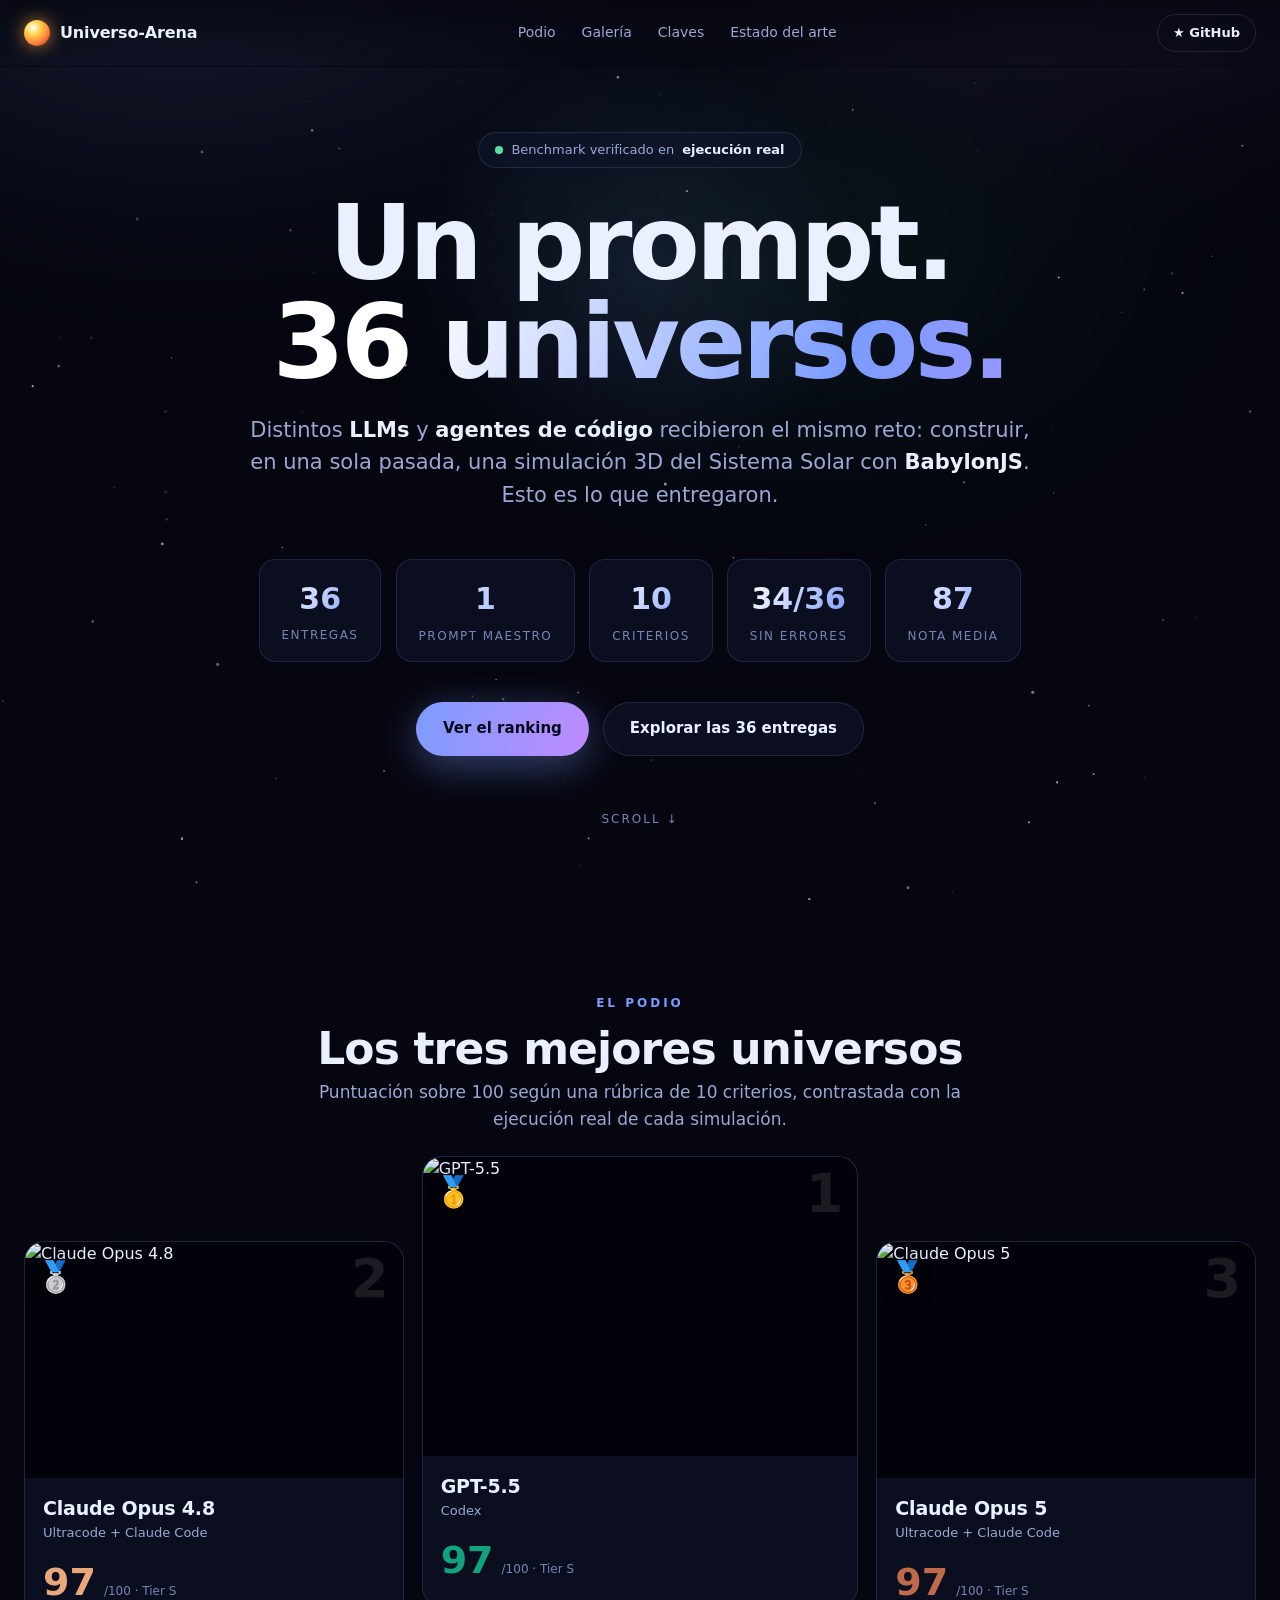
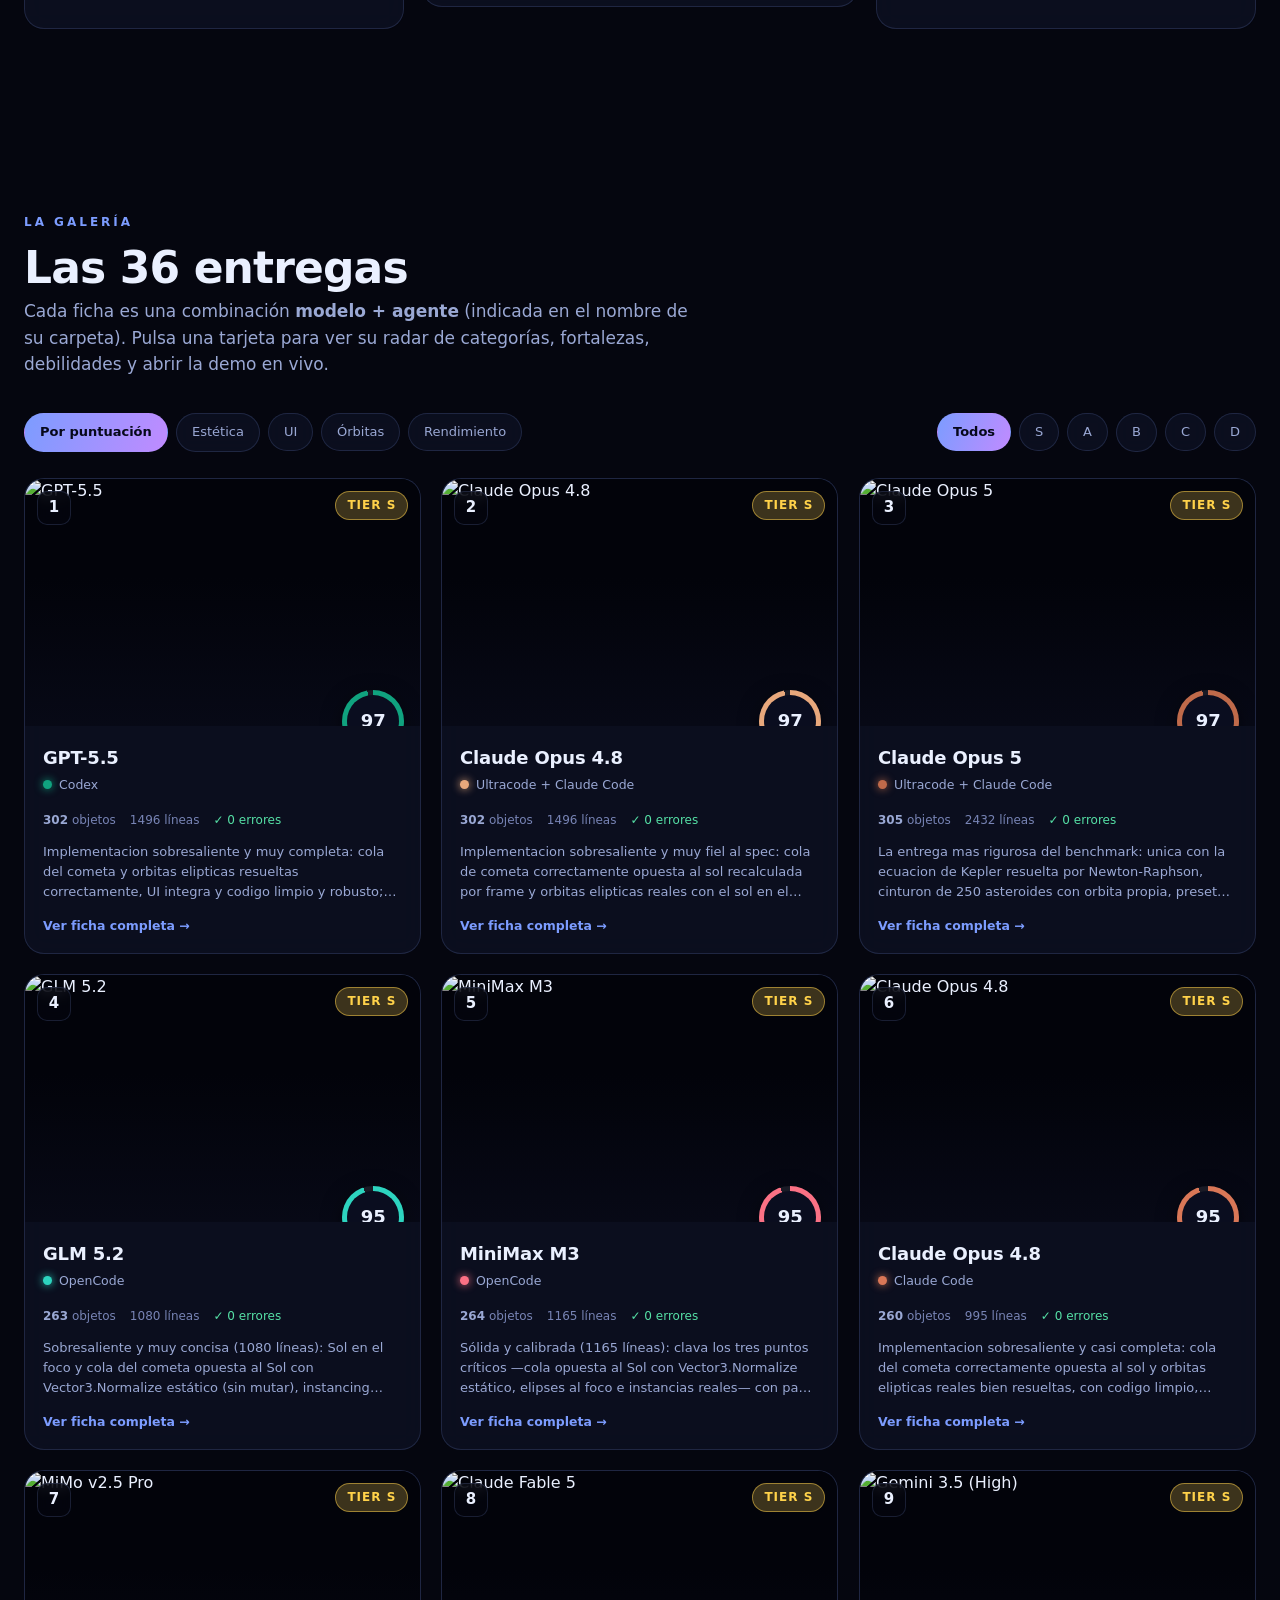
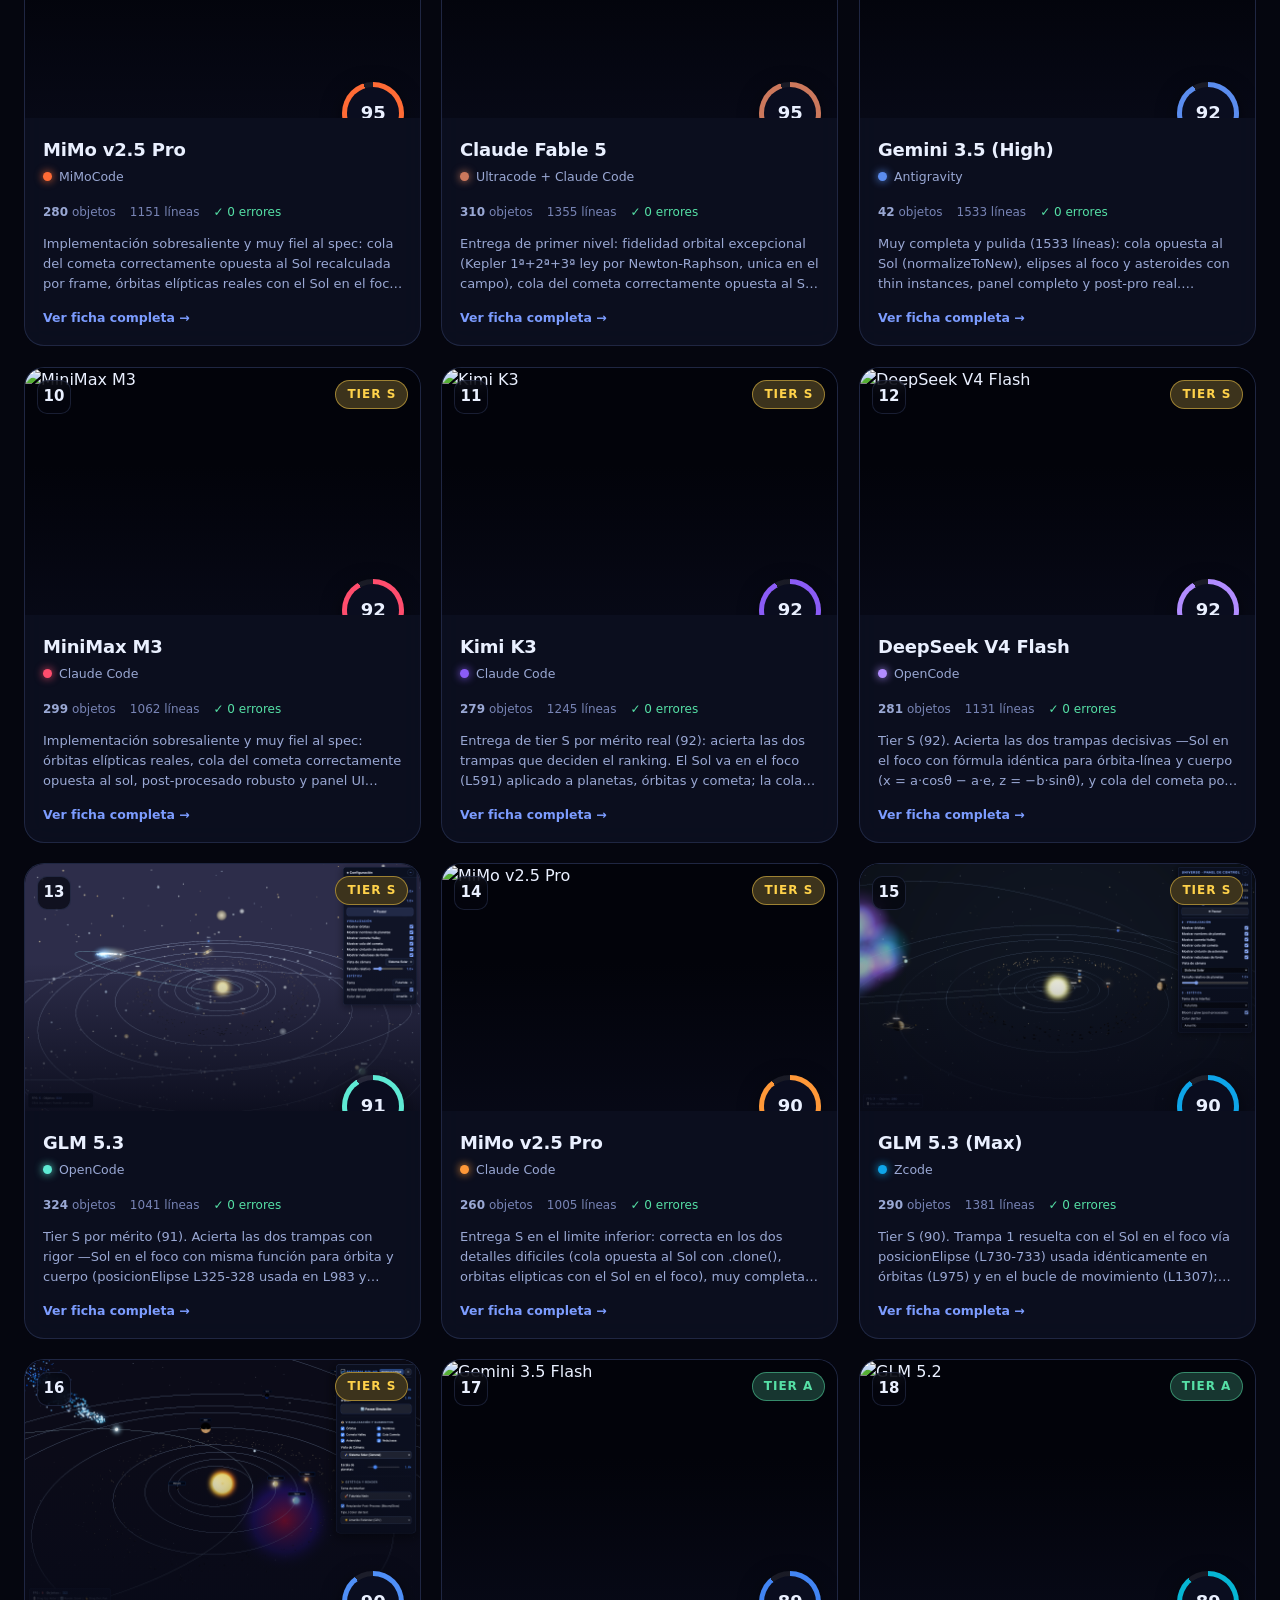
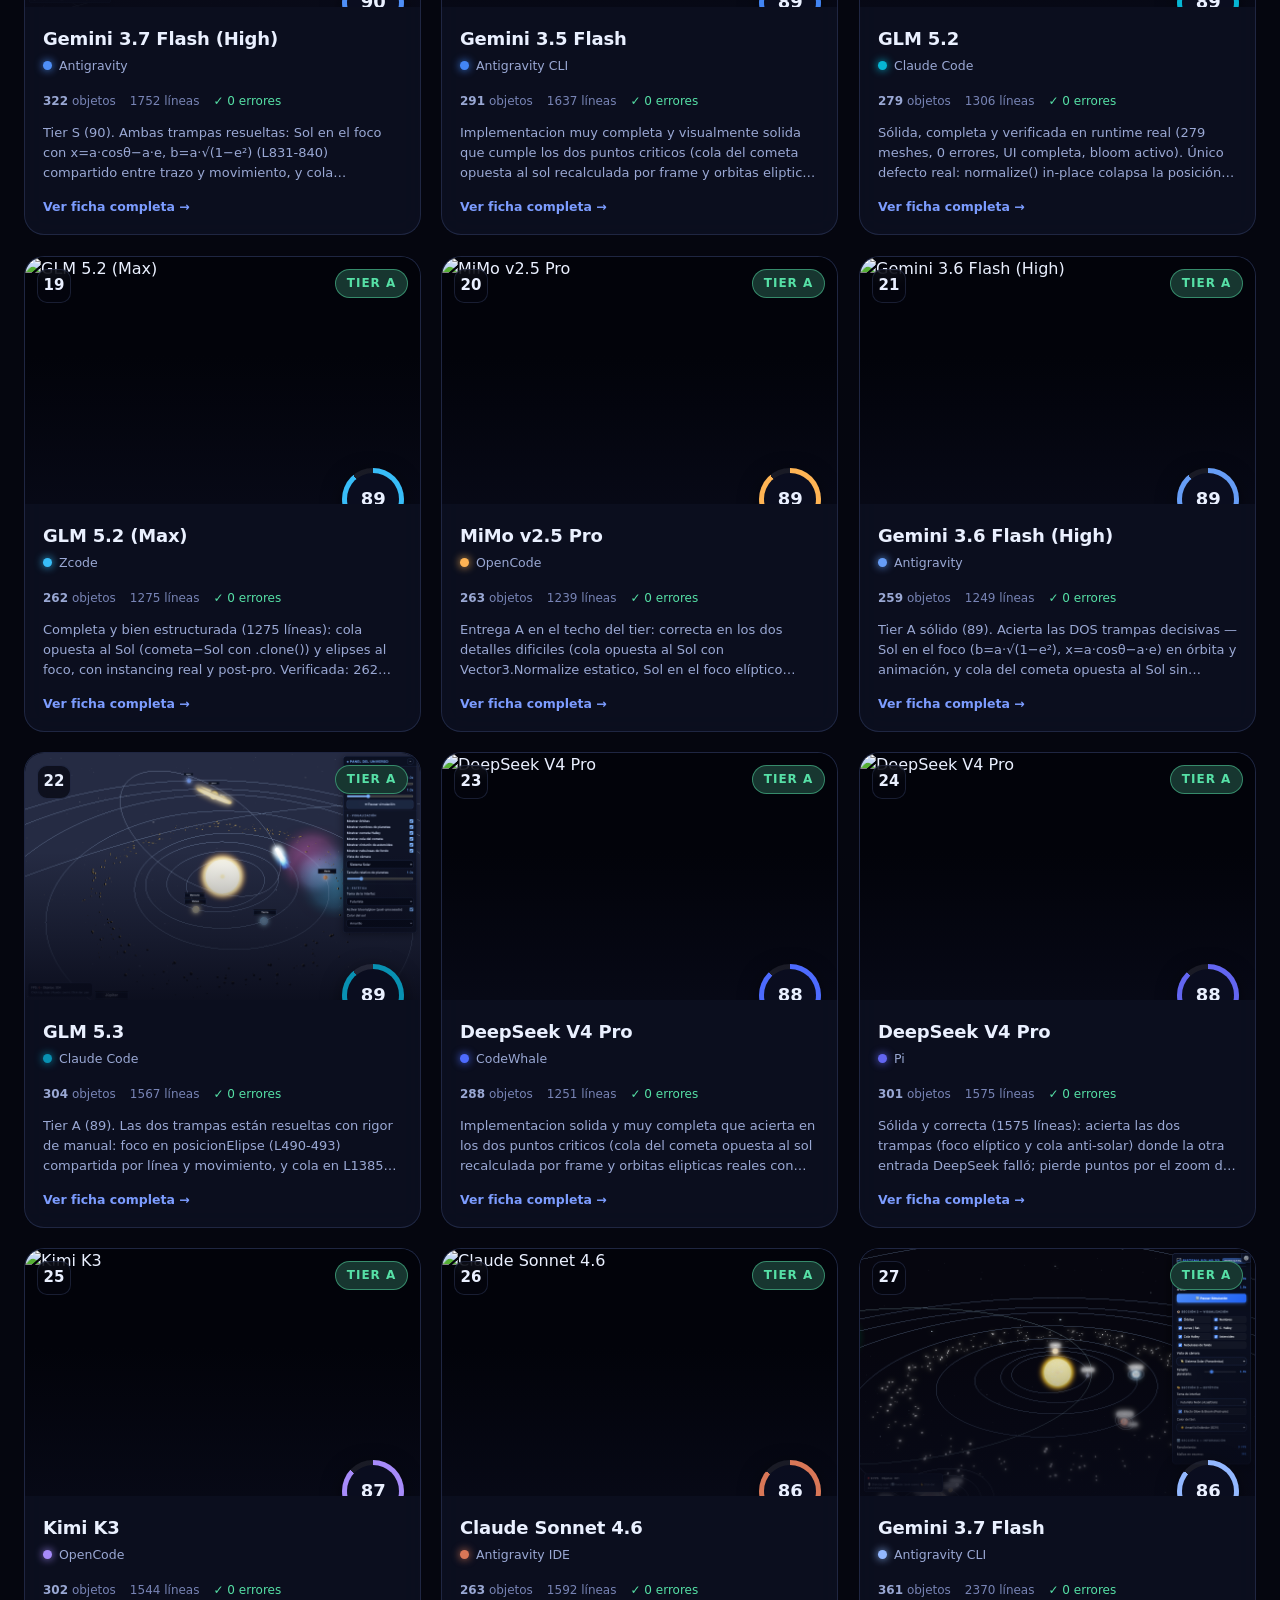
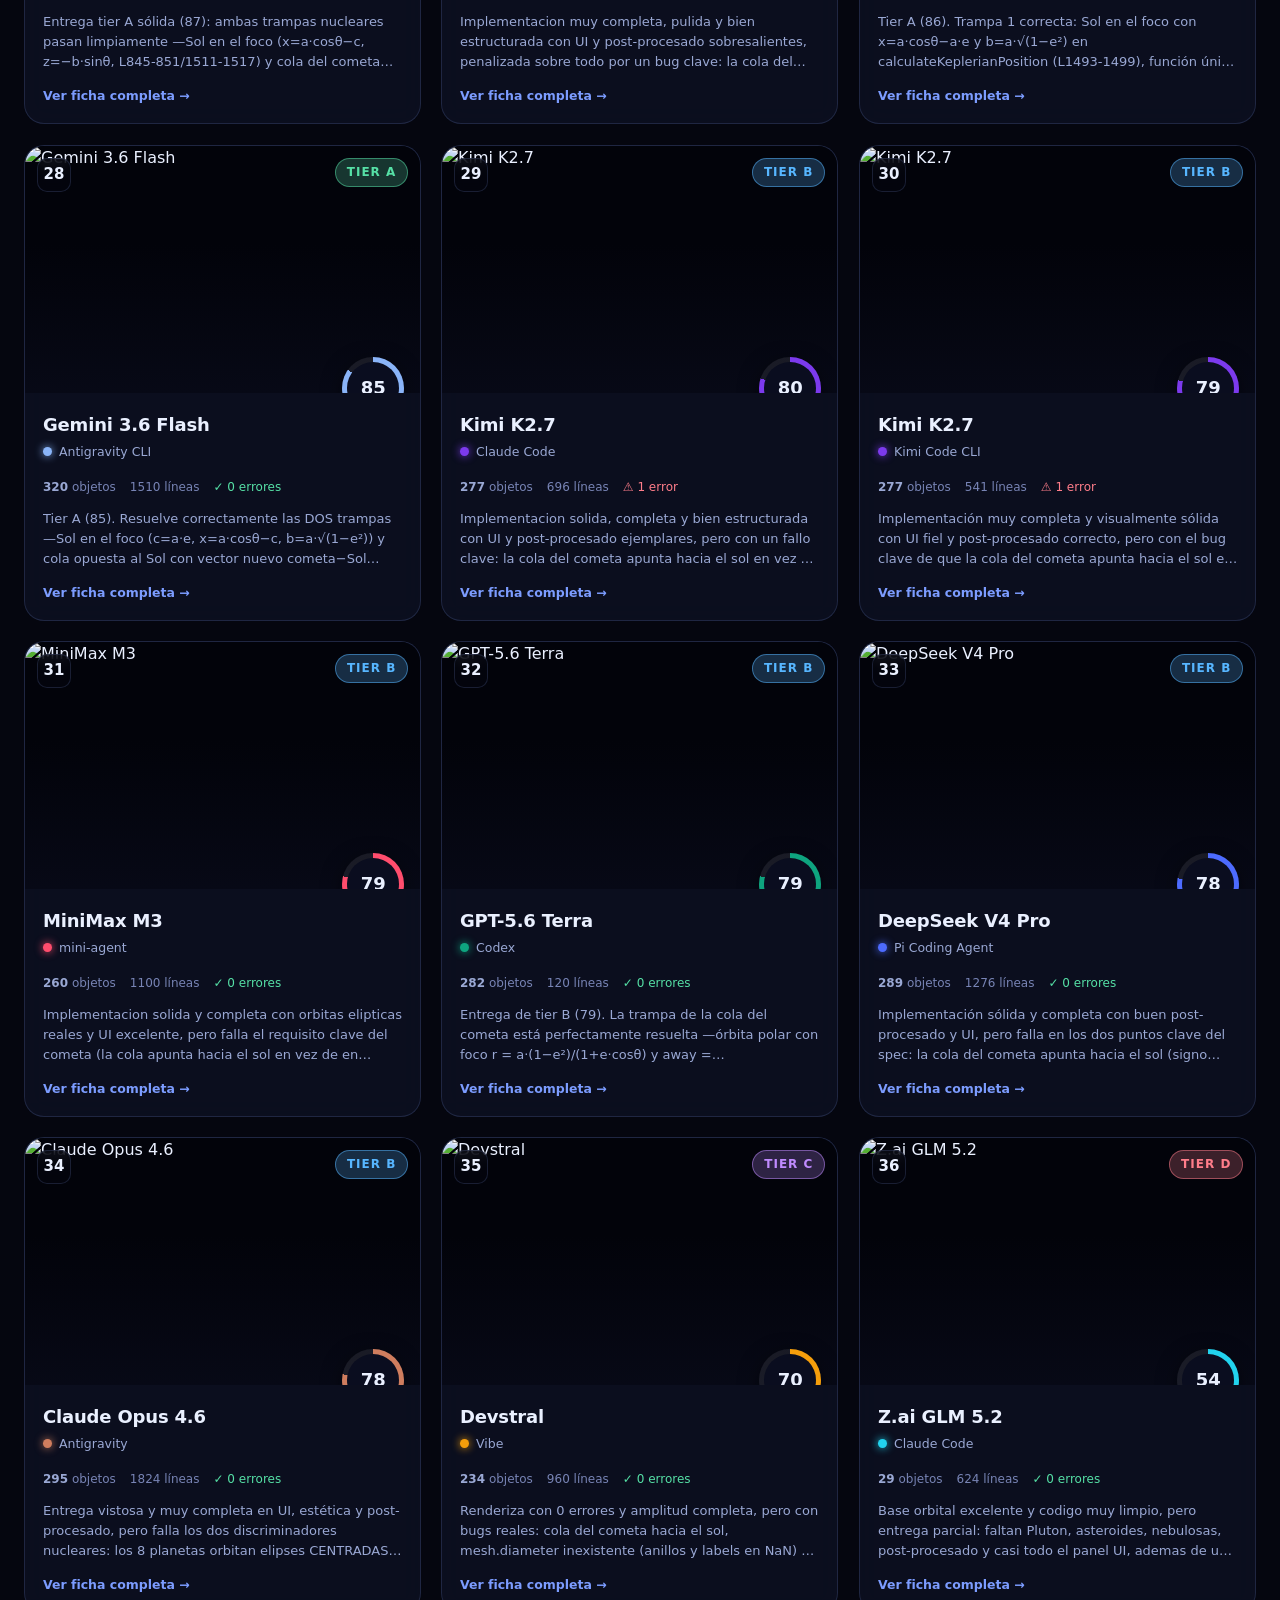
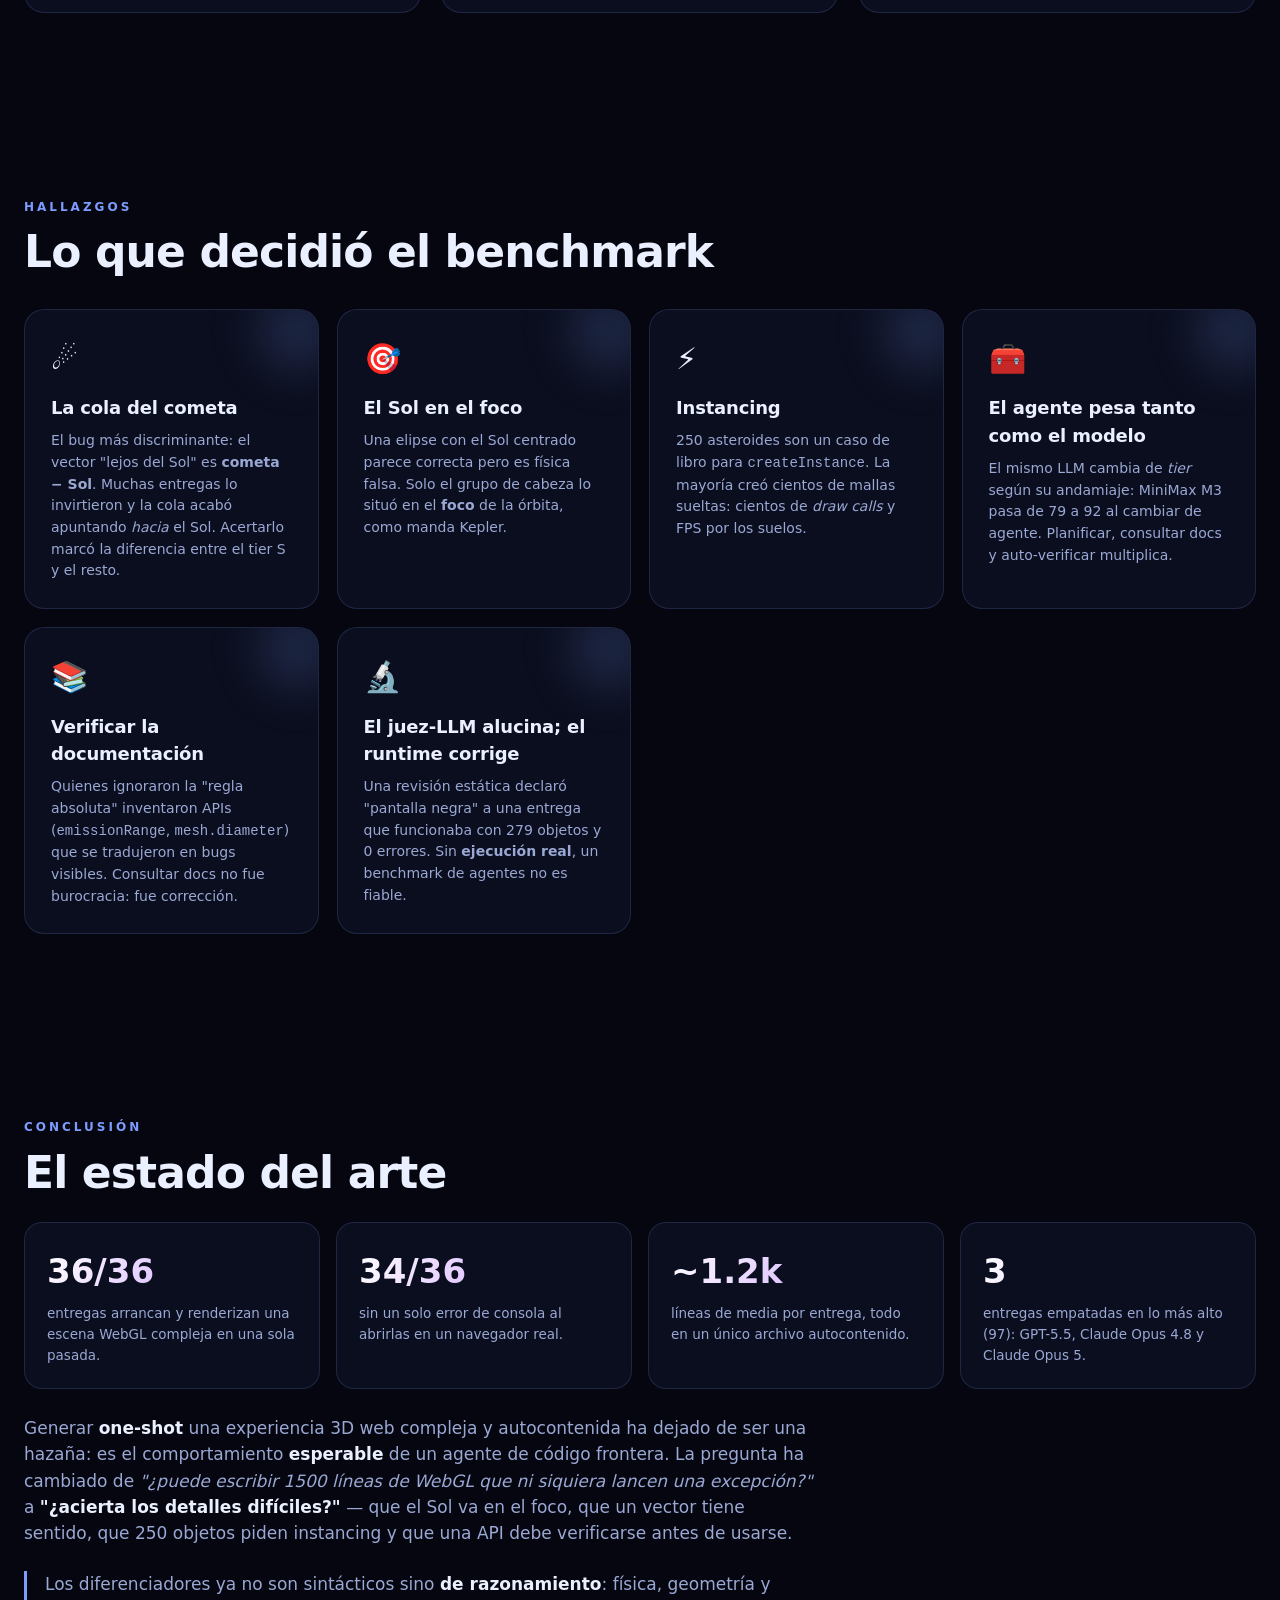
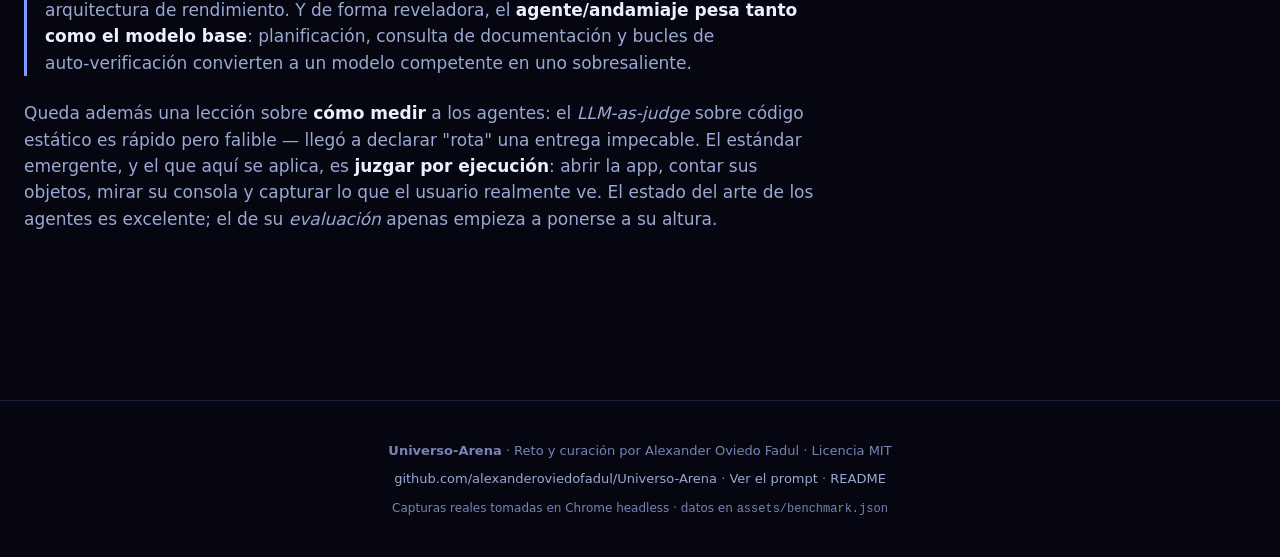
==== commit 8acc8ef6: "chore: actualizar URLs del repositorio a alexanderoviedofadul/Universo-Arena El repositorio se movió" ====
--- a/index.html
+++ b/index.html
@@ -602,7 +602,7 @@
     <a href="#claves">Claves</a>
     <a href="#estado">Estado del arte</a>
   </div>
-  <a class="ghub" href="https://github.com/bladealex9848/Universo-Arena" target="_blank" rel="noopener">★ GitHub</a>
+  <a class="ghub" href="https://github.com/alexanderoviedofadul/Universo-Arena" target="_blank" rel="noopener">★ GitHub</a>
 </div></nav>
 
 <!-- HERO -->
@@ -700,7 +700,7 @@
 
 <footer>
   <p><strong>Universo-Arena</strong> · Reto y curación por Alexander Oviedo Fadul · Licencia MIT</p>
-  <p style="margin-top:8px"><a href="https://github.com/bladealex9848/Universo-Arena" target="_blank" rel="noopener">github.com/bladealex9848/Universo-Arena</a> · <a href="Prompt-Maestro_v2.txt">Ver el prompt</a> · <a href="README.md">README</a></p>
+  <p style="margin-top:8px"><a href="https://github.com/alexanderoviedofadul/Universo-Arena" target="_blank" rel="noopener">github.com/alexanderoviedofadul/Universo-Arena</a> · <a href="Prompt-Maestro_v2.txt">Ver el prompt</a> · <a href="README.md">README</a></p>
   <p class="note">Capturas reales tomadas en Chrome headless · datos en <code>assets/benchmark.json</code></p>
 </footer>
 
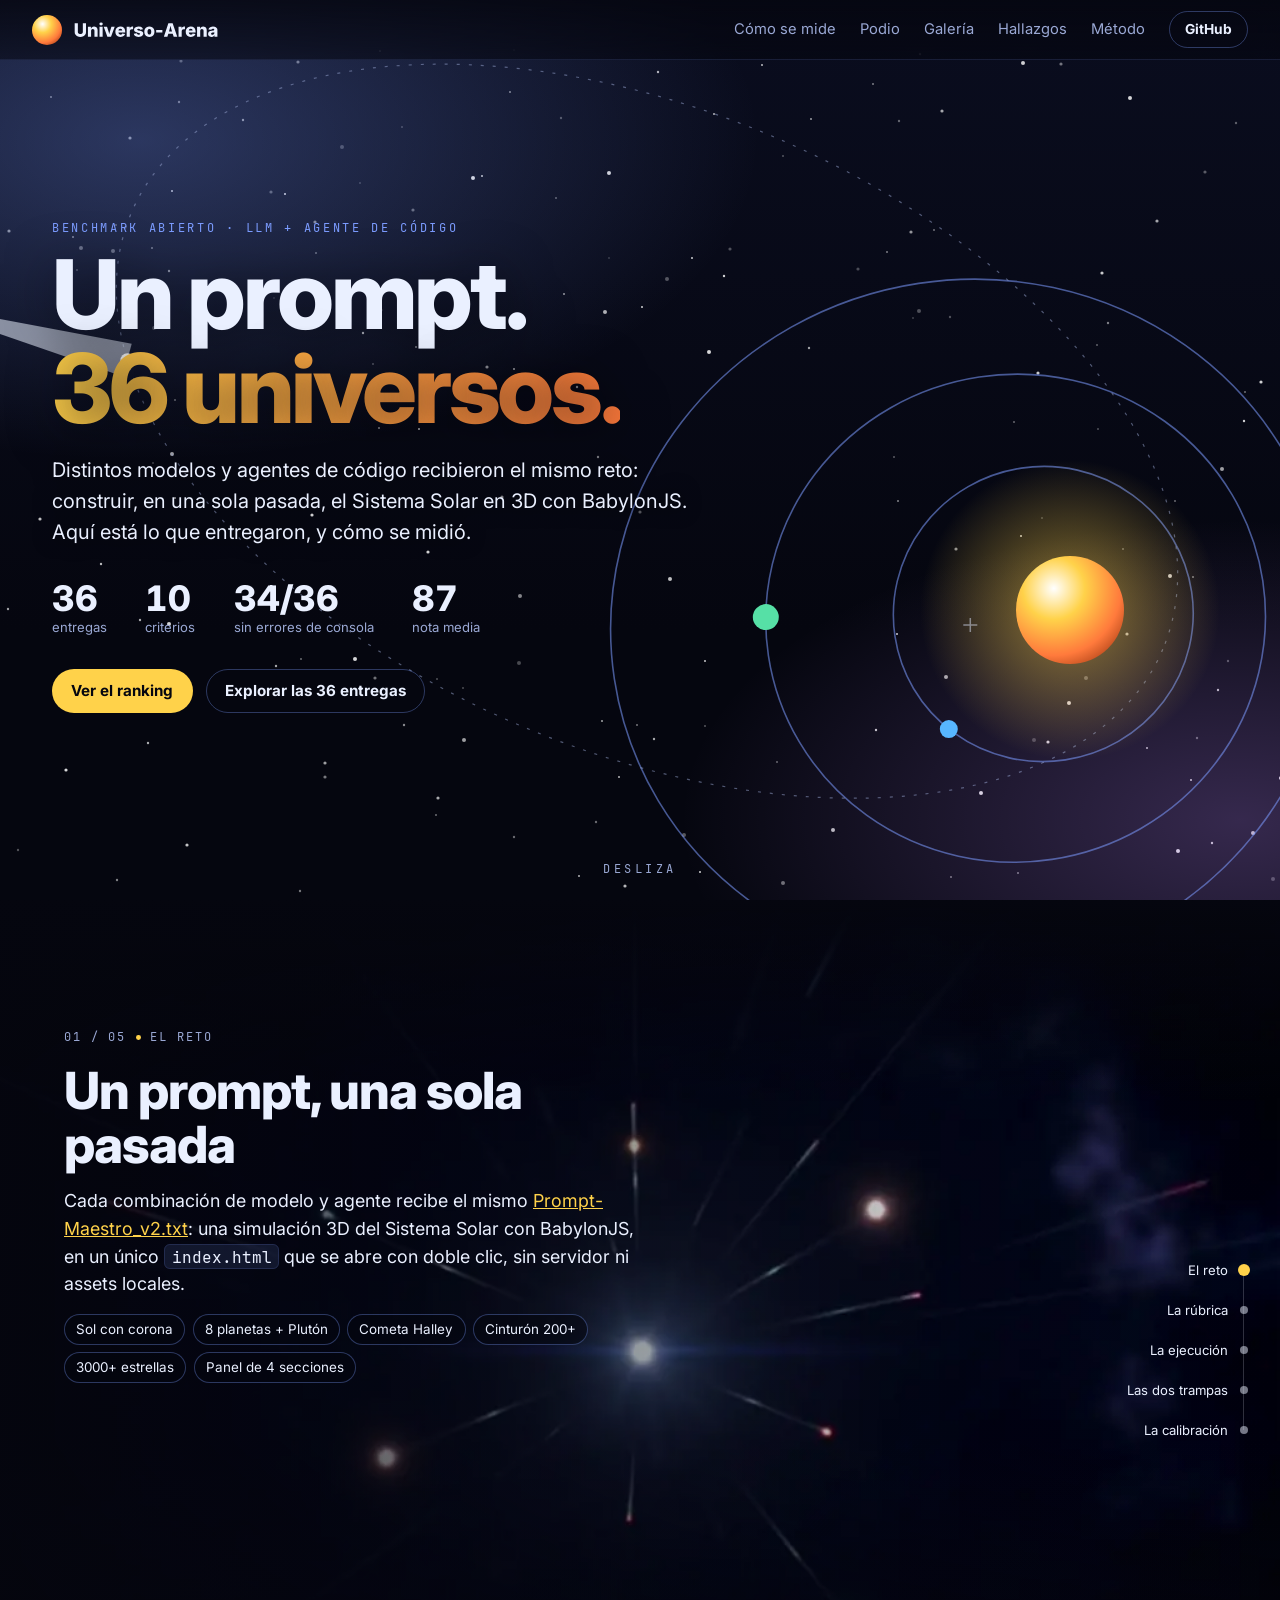
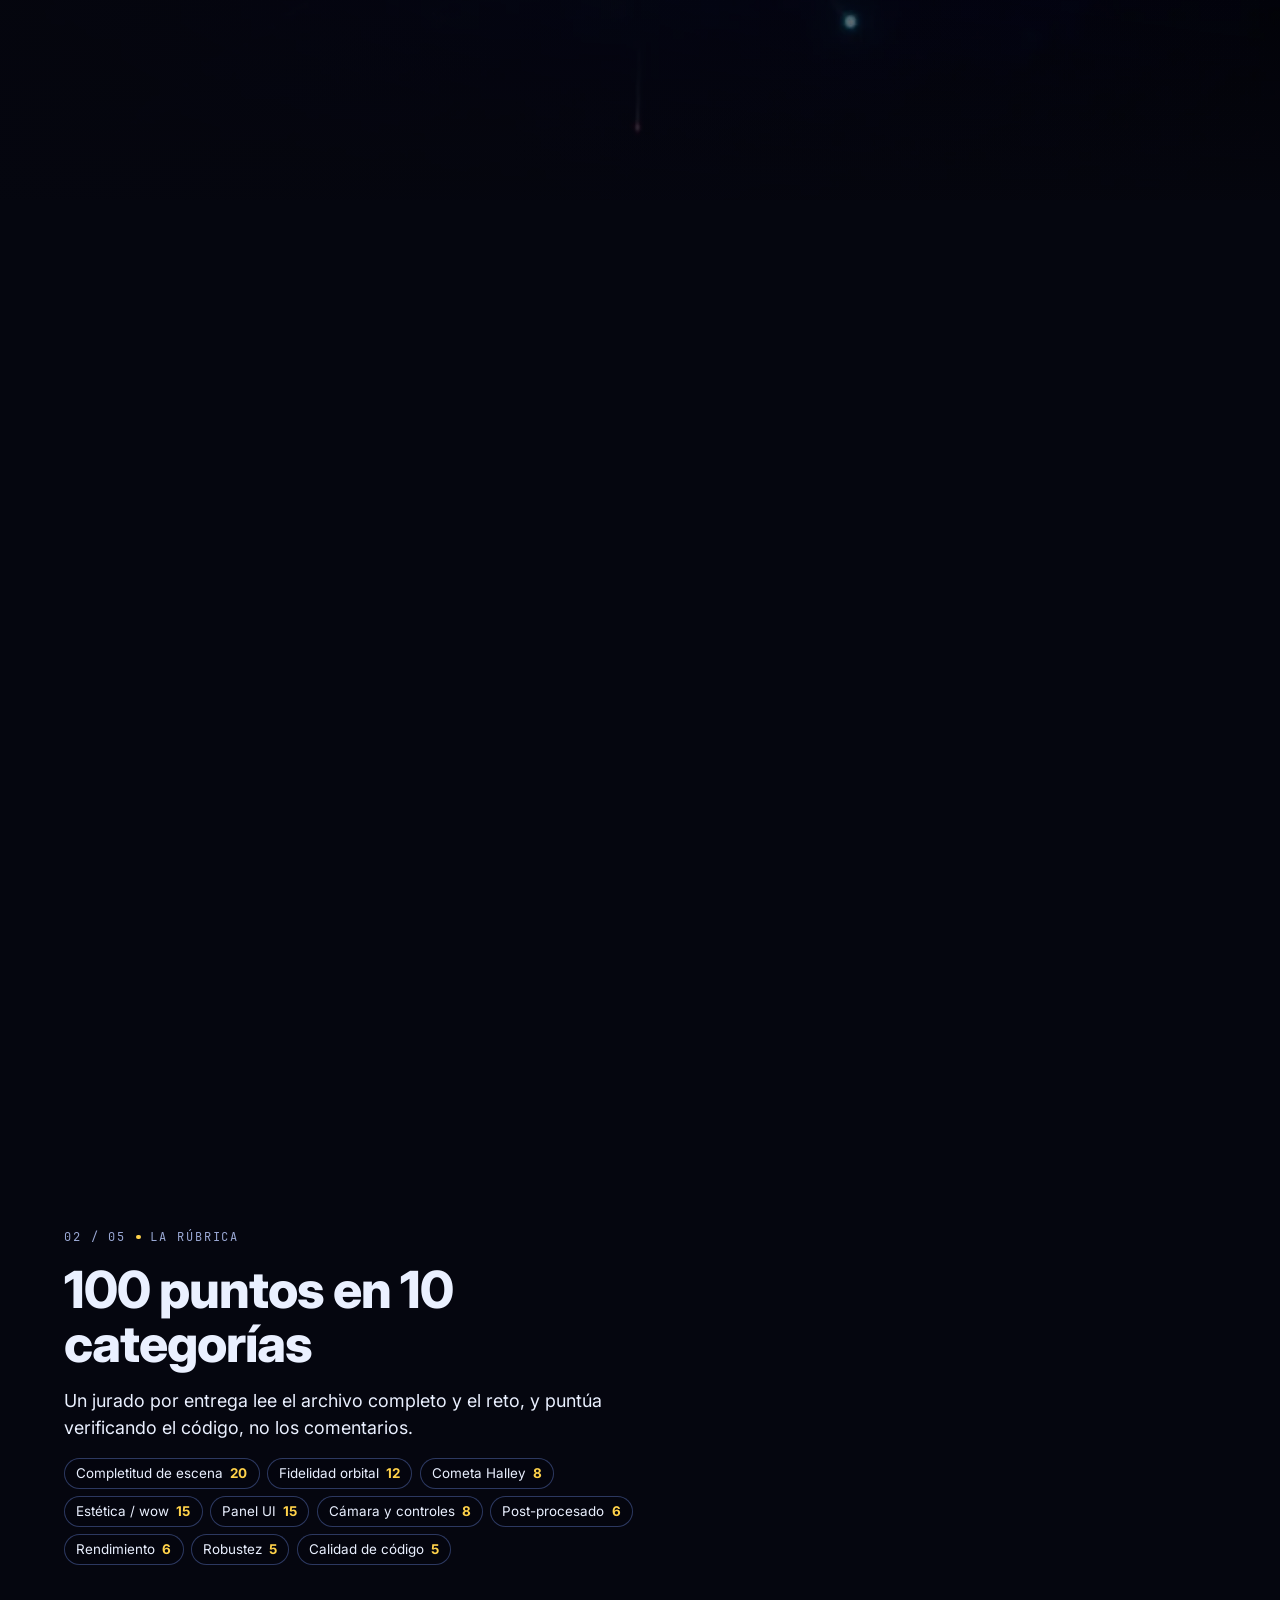
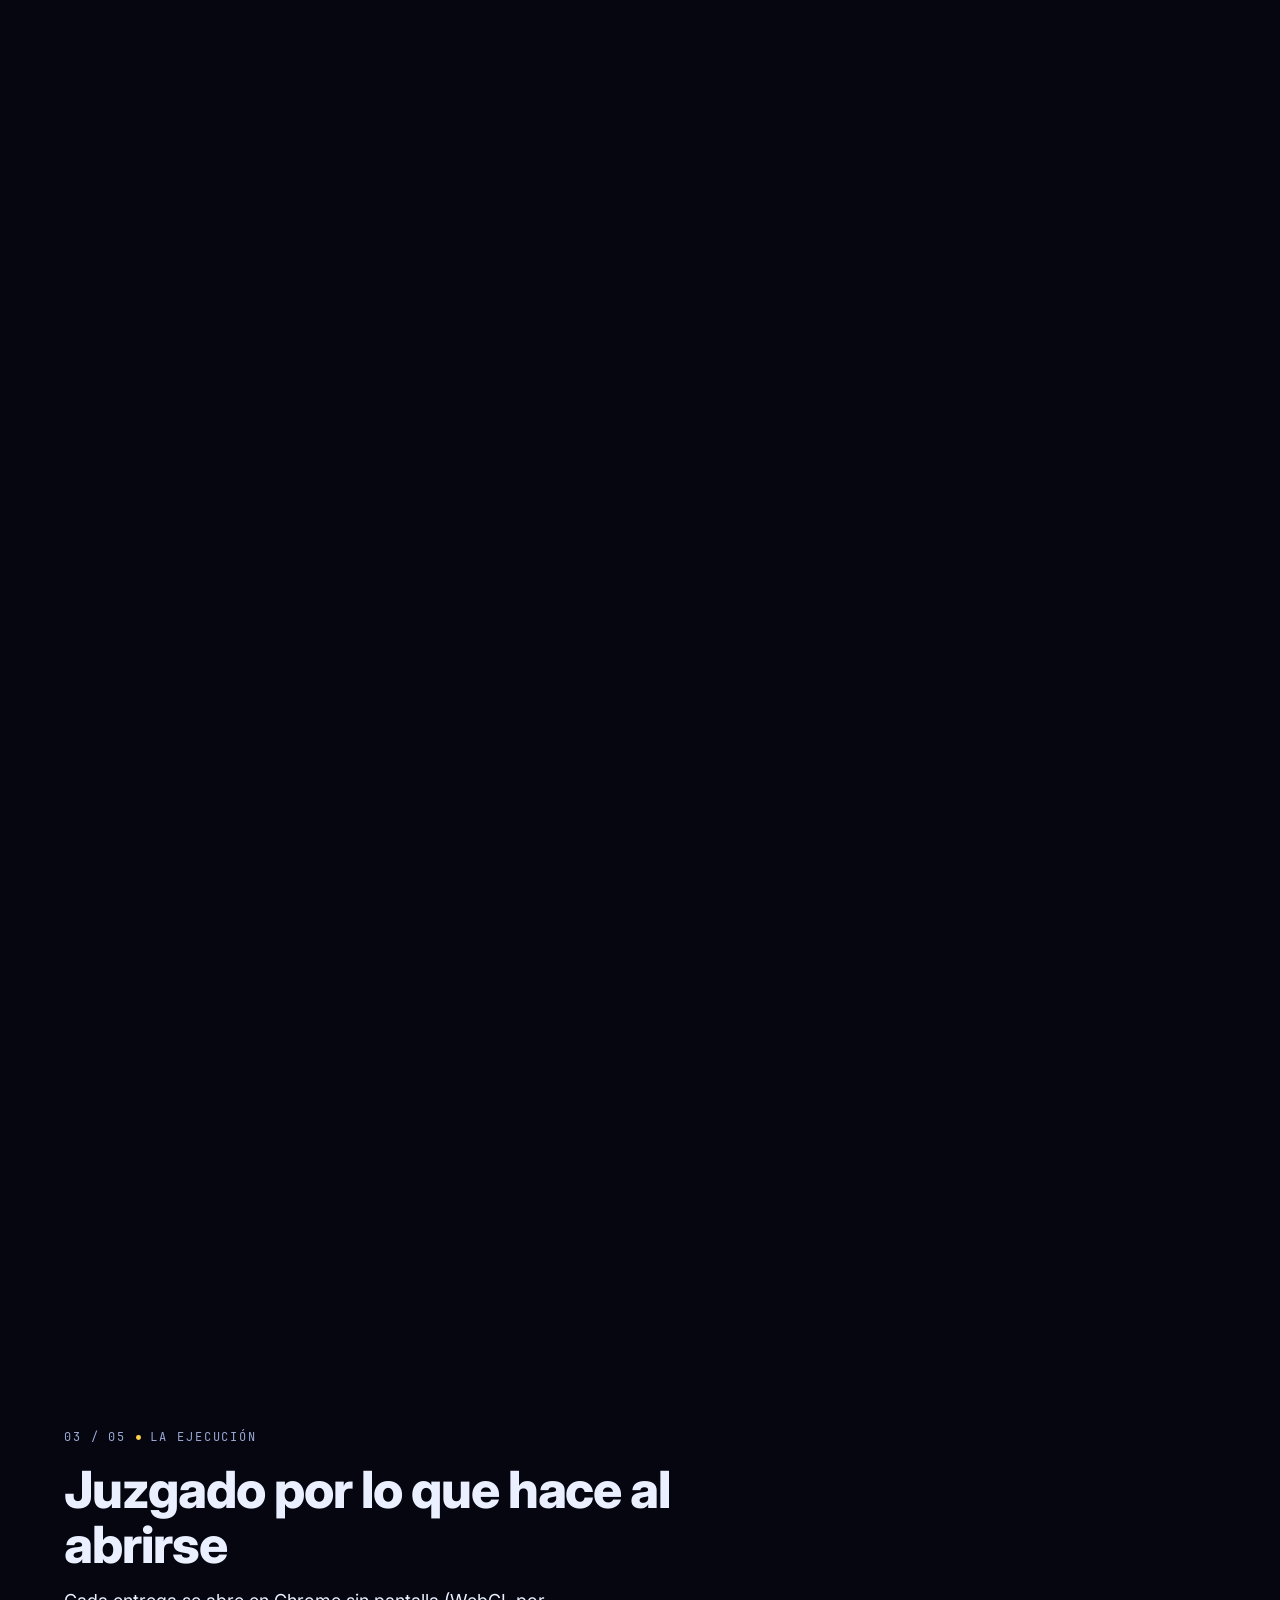
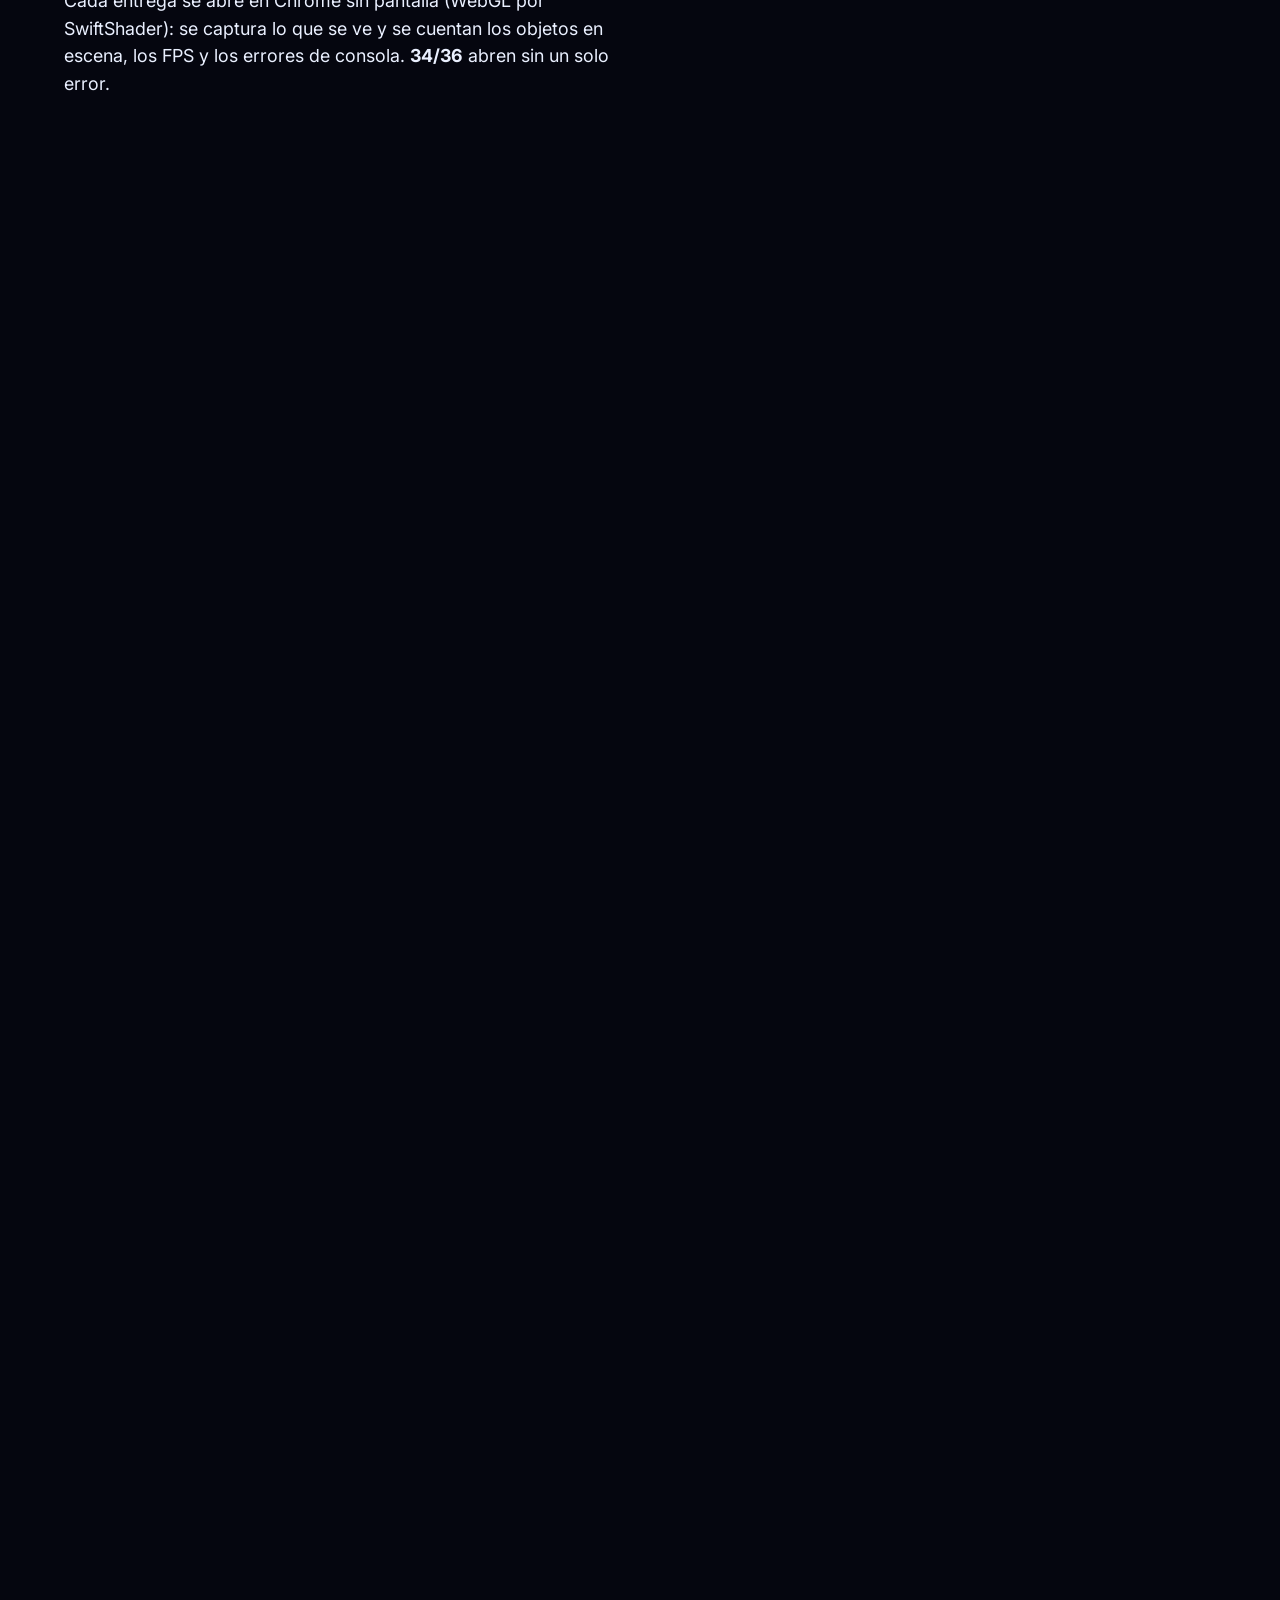
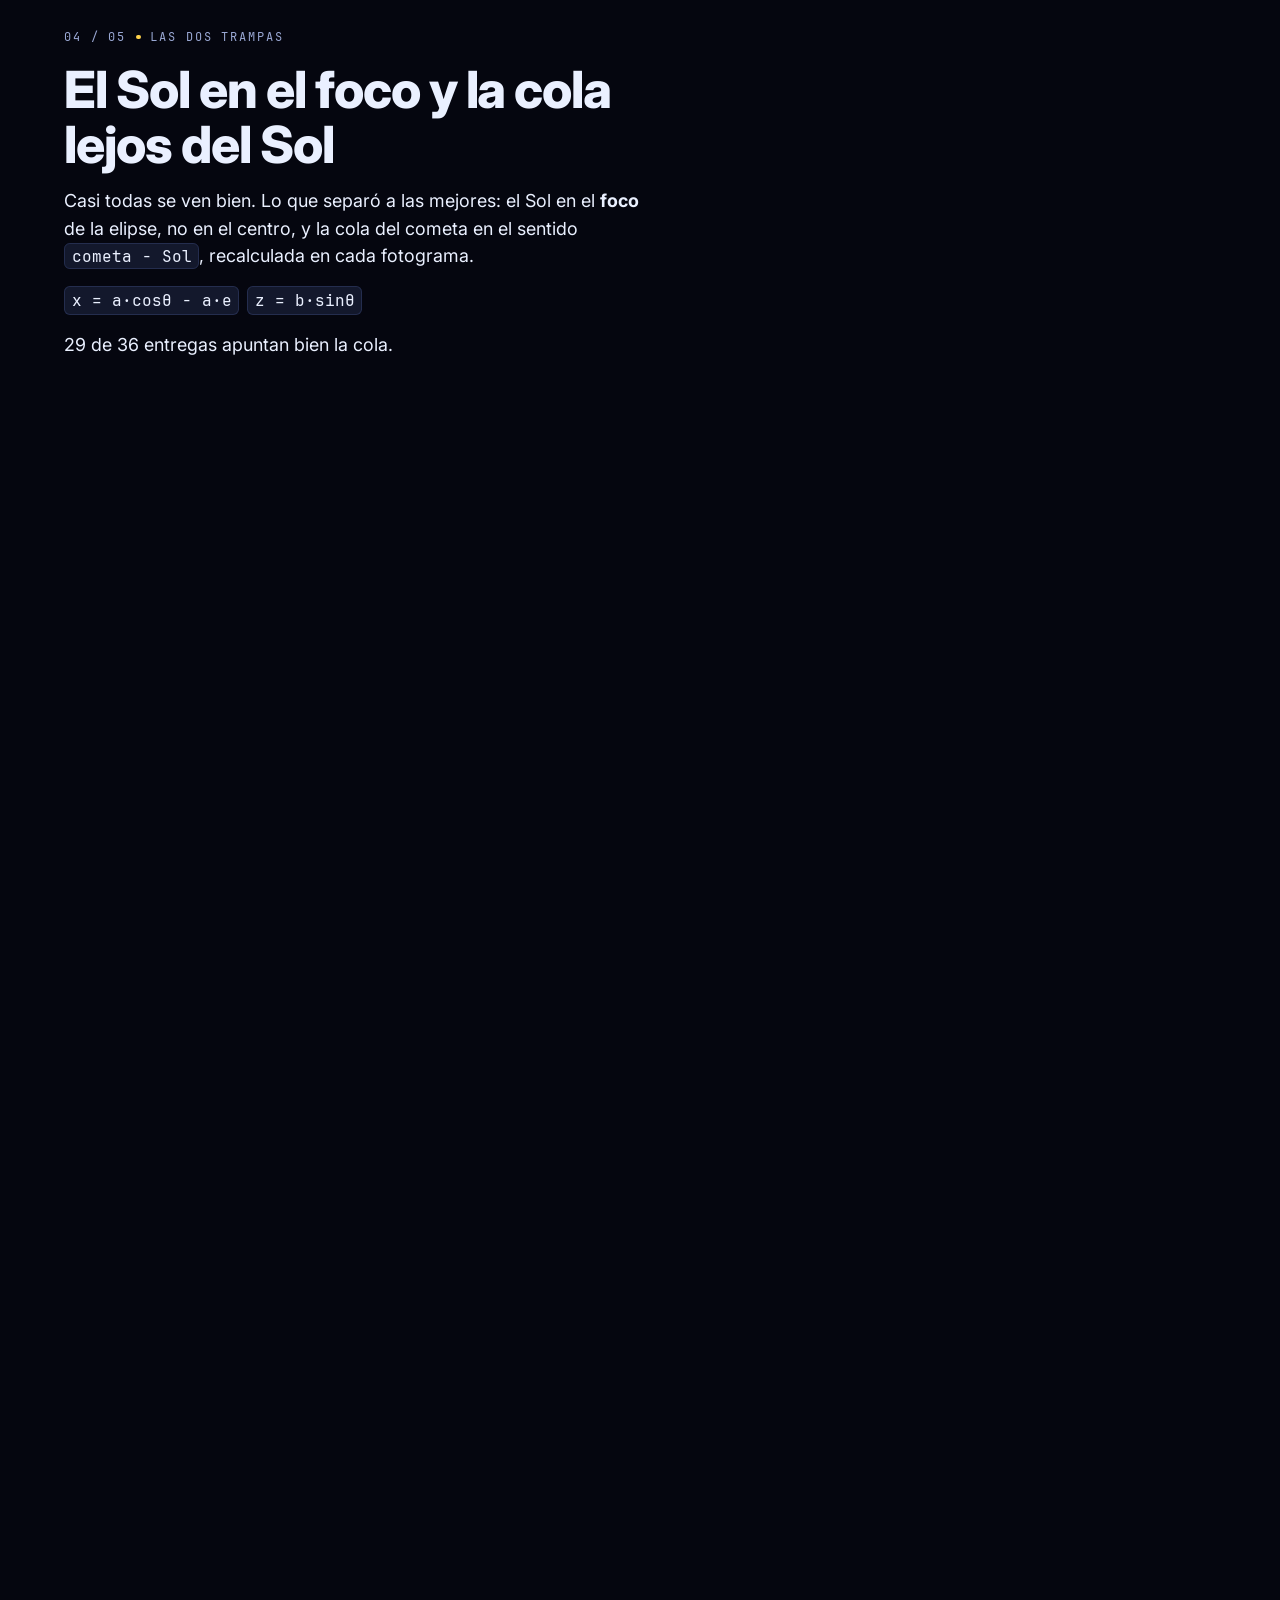
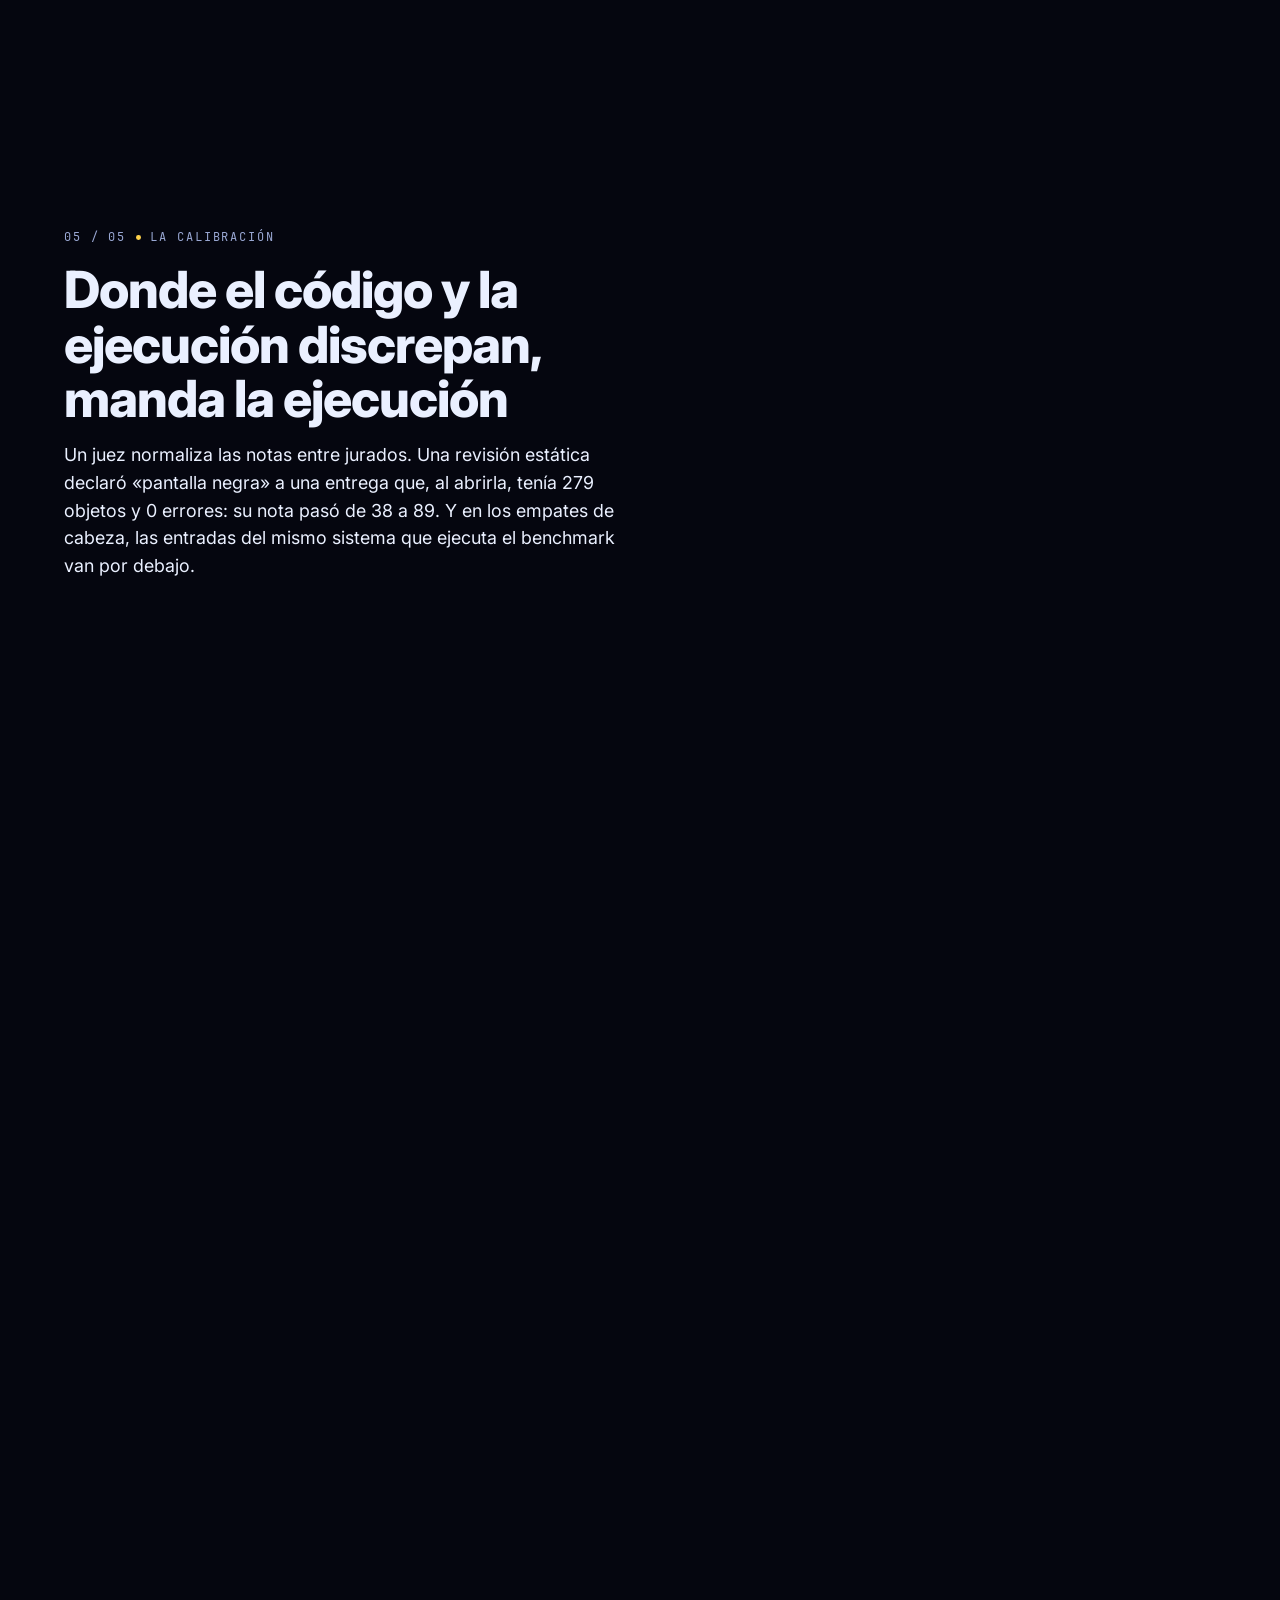
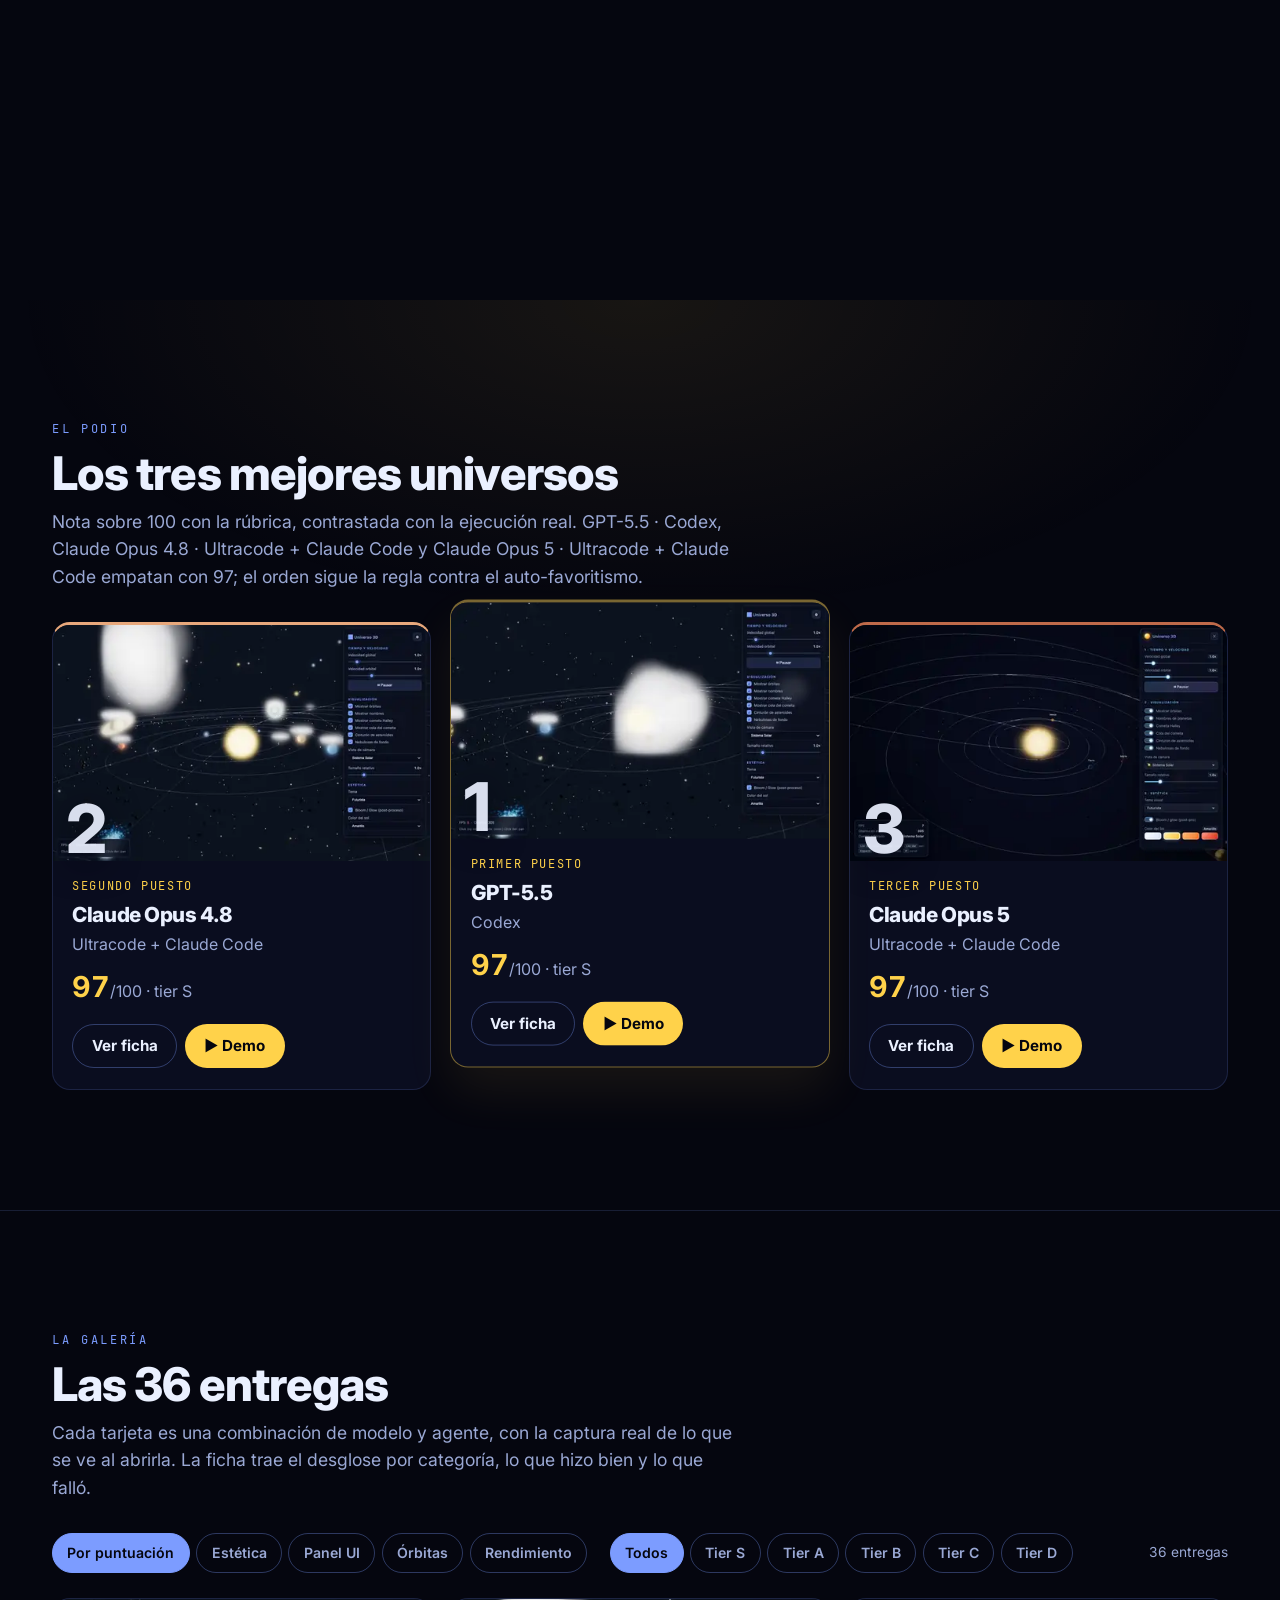
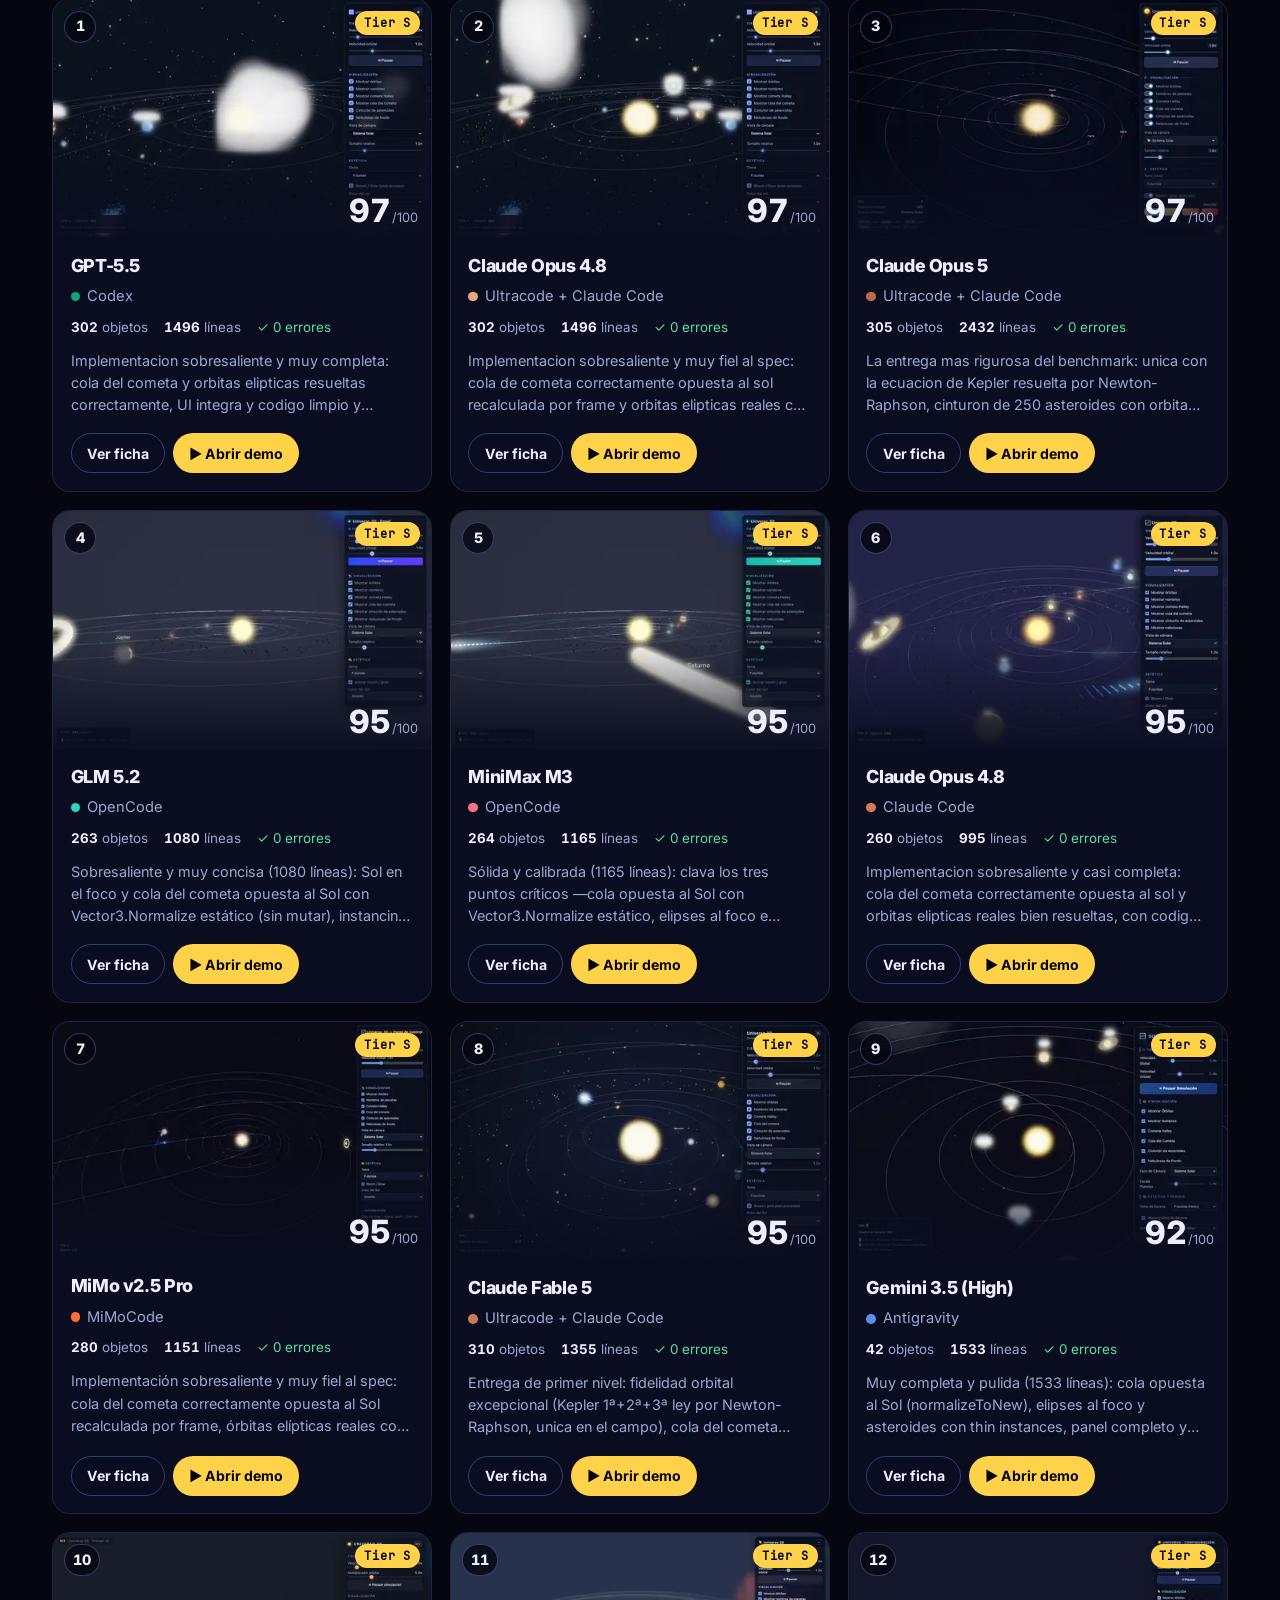
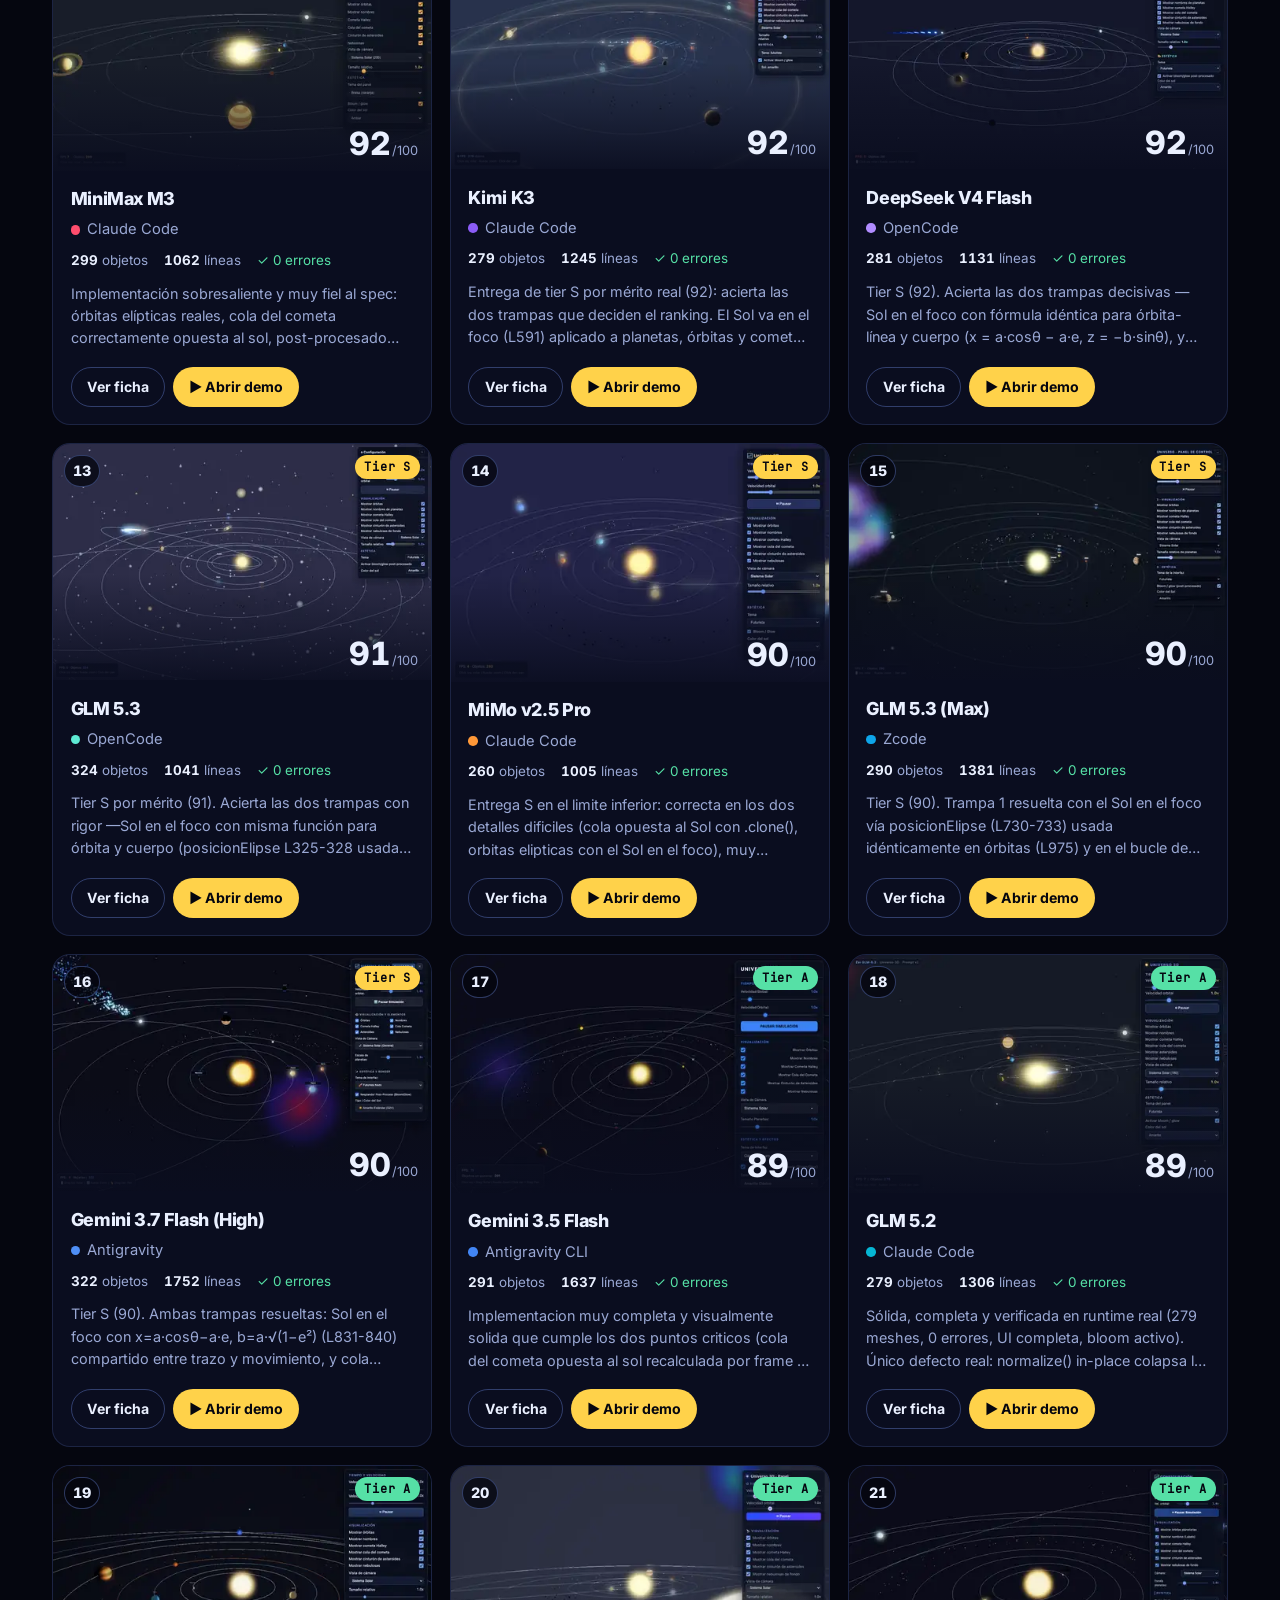
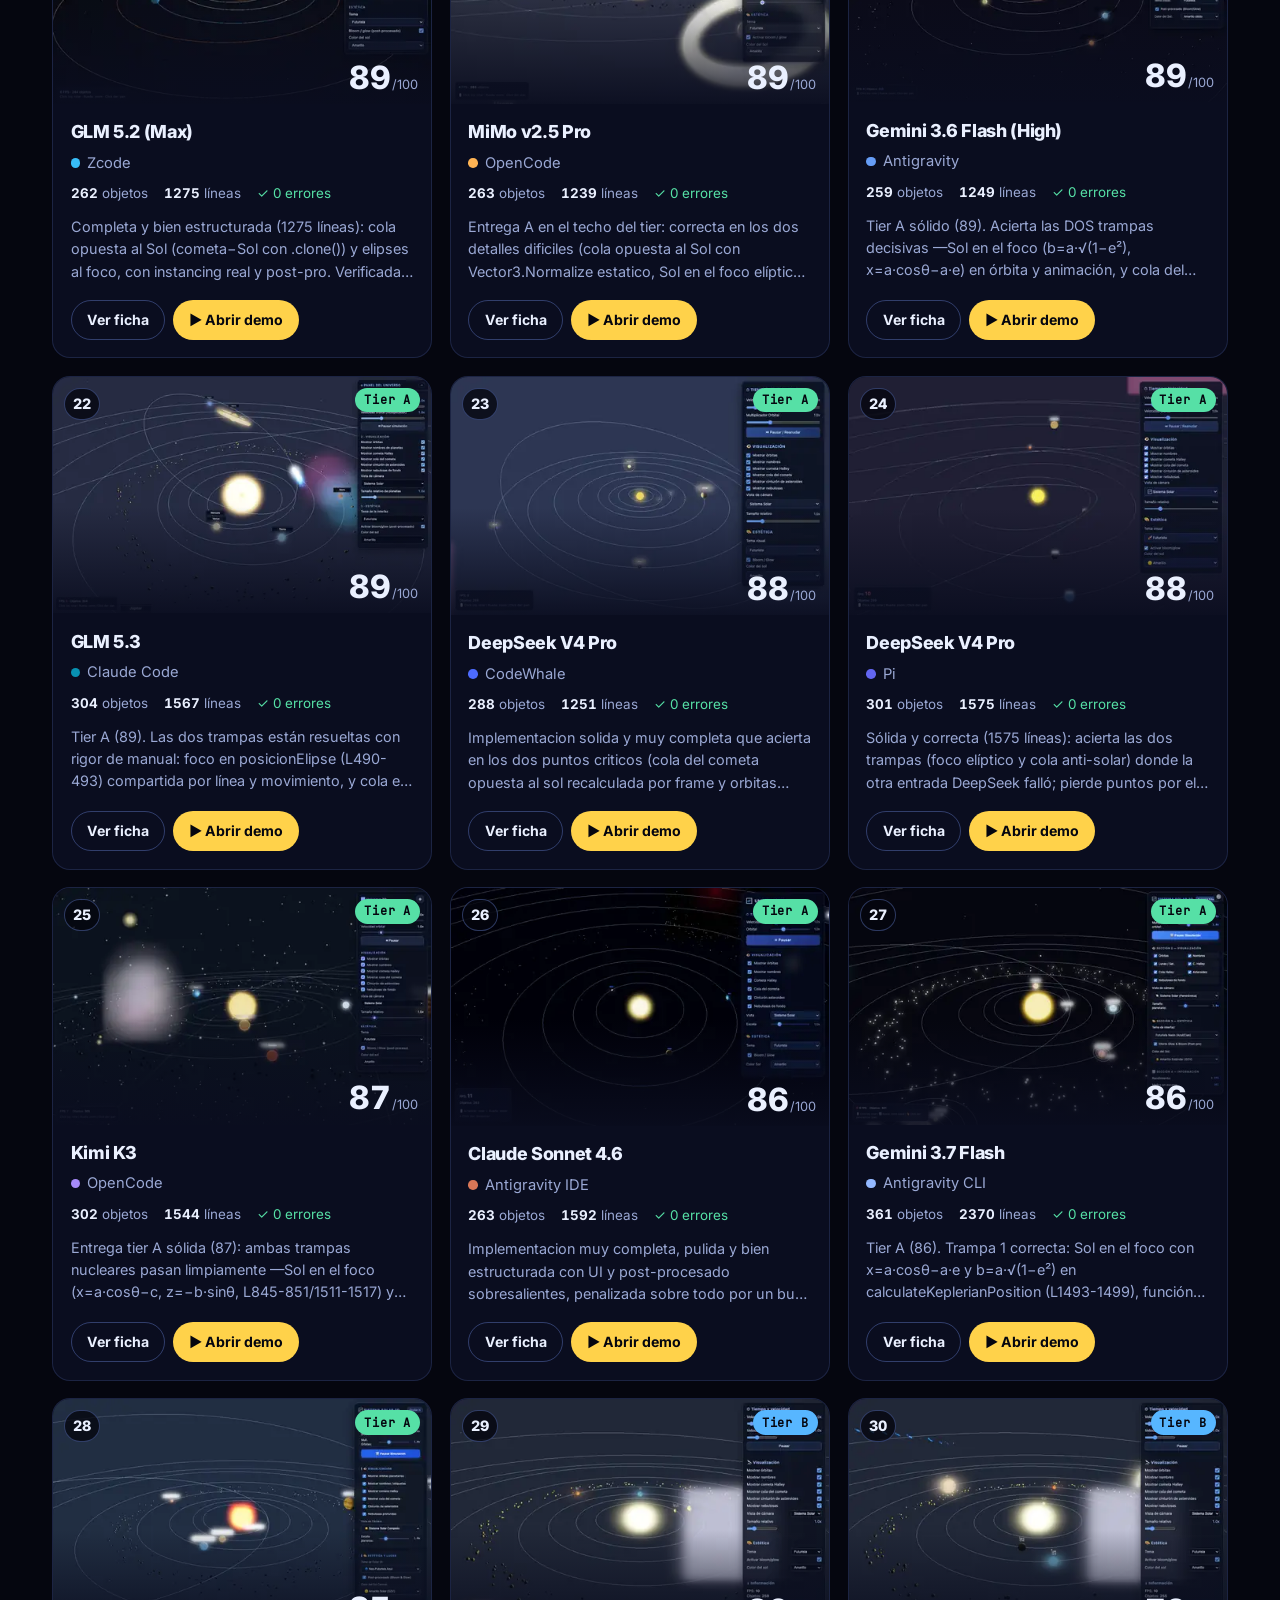
==== commit 262d64d0: "feat: Manual de Marca v1.0 «El Sol en el foco» y galería generada desde benchmark.json - Manual de m" ====
--- a/index.html
+++ b/index.html
@@ -1,867 +1,90 @@
 <!DOCTYPE html>
+<!-- GENERADO por scripts/generar_galeria.py desde assets/benchmark.json y el Manual de Marca v1.0 — no editar a mano. -->
 <html lang="es">
 <head>
-<meta charset="UTF-8" />
-<meta name="viewport" content="width=device-width, initial-scale=1.0" />
+<meta charset="utf-8">
+<meta name="viewport" content="width=device-width, initial-scale=1">
 <title>Universo-Arena · Benchmark de LLMs + Agentes de Código</title>
-<meta name="description" content="Un mismo prompt, 36 combinaciones de LLM + agente de código. Benchmark de simulaciones 3D del Sistema Solar con BabylonJS." />
-<link rel="canonical" href="https://universo-arena.alexanderoviedofadul.dev/" />
-<meta name="robots" content="index,follow,max-image-preview:large,max-snippet:-1,max-video-preview:-1" />
-<meta name="author" content="Alexander Oviedo Fadul" />
-<meta name="keywords" content="benchmark LLM, agentes de código, BabylonJS, Sistema Solar 3D, GPT-5.5, Claude Opus 4.8, Gemini 3.5 Flash, DeepSeek V4, MiniMax M3, evaluación de IA, WebGL, Codex, Claude Code" />
-<meta name="theme-color" content="#05060f" />
-<meta name="color-scheme" content="dark" />
-
-<!-- Open Graph (Facebook, LinkedIn, WhatsApp, Telegram, Slack, Discord) -->
-<meta property="og:type" content="website" />
-<meta property="og:site_name" content="Universo-Arena" />
-<meta property="og:locale" content="es_ES" />
-<meta property="og:url" content="https://universo-arena.alexanderoviedofadul.dev/" />
-<meta property="og:title" content="Universo-Arena · Benchmark de LLMs + Agentes de Código" />
-<meta property="og:description" content="Un mismo prompt, 36 combinaciones de LLM + agente de código. Benchmark de simulaciones 3D del Sistema Solar con BabylonJS." />
-<meta property="og:image" content="https://universo-arena.alexanderoviedofadul.dev/assets/og-image.png" />
-<meta property="og:image:secure_url" content="https://universo-arena.alexanderoviedofadul.dev/assets/og-image.png" />
-<meta property="og:image:type" content="image/png" />
-<meta property="og:image:width" content="1200" />
-<meta property="og:image:height" content="630" />
-<meta property="og:image:alt" content="Universo-Arena: benchmark de LLMs y agentes de código con simulaciones 3D del Sistema Solar." />
-
-<!-- Twitter / X Card -->
-<meta name="twitter:card" content="summary_large_image" />
-<meta name="twitter:title" content="Universo-Arena · Benchmark de LLMs + Agentes de Código" />
-<meta name="twitter:description" content="Un mismo prompt, 36 combinaciones de LLM + agente de código. Benchmark de simulaciones 3D del Sistema Solar con BabylonJS." />
-<meta name="twitter:image" content="https://universo-arena.alexanderoviedofadul.dev/assets/og-image.png" />
-<meta name="twitter:image:alt" content="Universo-Arena: benchmark de LLMs y agentes de código con simulaciones 3D del Sistema Solar." />
-
-<!-- Datos para LLMs y agentes generativos -->
-<link rel="alternate" type="text/plain" href="https://universo-arena.alexanderoviedofadul.dev/llms.txt" title="llms.txt" />
-<link rel="sitemap" type="application/xml" href="https://universo-arena.alexanderoviedofadul.dev/sitemap.xml" />
-
-<script type="application/ld+json">
-{
-  "@context": "https://schema.org",
-  "@graph": [
-    {
-      "@type": "WebSite",
-      "@id": "https://universo-arena.alexanderoviedofadul.dev/#website",
-      "url": "https://universo-arena.alexanderoviedofadul.dev/",
-      "name": "Universo-Arena",
-      "description": "Un mismo prompt, 36 combinaciones de LLM + agente de código. Benchmark de simulaciones 3D del Sistema Solar con BabylonJS.",
-      "inLanguage": "es",
-      "publisher": {
-        "@type": "Person",
-        "name": "Alexander Oviedo Fadul",
-        "url": "https://alexanderoviedofadul.dev"
-      }
-    },
-    {
-      "@type": "Dataset",
-      "@id": "https://universo-arena.alexanderoviedofadul.dev/#dataset",
-      "name": "Universo-Arena · Benchmark LLM + Agente de Código",
-      "description": "Benchmark abierto: 36 combinaciones de LLM y agente de código implementan el mismo reto (una simulación 3D del Sistema Solar en BabylonJS, un único index.html autocontenido) y se puntúan con una rúbrica de 100 puntos, ejecución real en navegador y calibración adversarial.",
-      "url": "https://universo-arena.alexanderoviedofadul.dev/",
-      "license": "https://opensource.org/licenses/MIT",
-      "creator": {
-        "@type": "Person",
-        "name": "Alexander Oviedo Fadul",
-        "url": "https://alexanderoviedofadul.dev"
-      },
-      "inLanguage": "es",
-      "isAccessibleForFree": true,
-      "keywords": [
-        "benchmark LLM",
-        "agentes de código",
-        "BabylonJS",
-        "Sistema Solar 3D",
-        "GPT-5.5",
-        "Claude Opus 4.8",
-        "Gemini 3.5",
-        "DeepSeek",
-        "MiniMax",
-        "evaluación de modelos de IA",
-        "WebGL"
-      ],
-      "variableMeasured": [
-        "puntuación total (0-100)",
-        "tier",
-        "errores de consola",
-        "número de objetos 3D",
-        "FPS"
-      ],
-      "distribution": [
-        {
-          "@type": "DataDownload",
-          "encodingFormat": "application/json",
-          "contentUrl": "https://universo-arena.alexanderoviedofadul.dev/assets/benchmark.json"
-        },
-        {
-          "@type": "DataDownload",
-          "encodingFormat": "application/json",
-          "contentUrl": "https://universo-arena.alexanderoviedofadul.dev/assets/runtime.json"
-        }
-      ]
-    },
-    {
-      "@context": "https://schema.org",
-      "@type": "ItemList",
-      "name": "Ranking Universo-Arena · LLM + Agente de Código",
-      "description": "Clasificación de 36 entregas (LLM + agente) por puntuación total.",
-      "numberOfItems": 36,
-      "itemListOrder": "https://schema.org/ItemListOrderDescending",
-            "itemListElement": [
-        {
-          "@type": "ListItem",
-          "position": 1,
-          "name": "GPT-5.5 · Codex",
-          "url": "https://universo-arena.alexanderoviedofadul.dev/codex-gpt-5.5/index.html"
-        },
-        {
-          "@type": "ListItem",
-          "position": 2,
-          "name": "Claude Opus 4.8 · Ultracode + Claude Code",
-          "url": "https://universo-arena.alexanderoviedofadul.dev/Opus-4.8-Ultracode-Extension-Claude-Code/index.html"
-        },
-        {
-          "@type": "ListItem",
-          "position": 3,
-          "name": "Claude Opus 5 · Ultracode + Claude Code",
-          "url": "https://universo-arena.alexanderoviedofadul.dev/Opus-5-Claude-Code-Ultracode/index.html"
-        },
-        {
-          "@type": "ListItem",
-          "position": 4,
-          "name": "GLM 5.2 · OpenCode",
-          "url": "https://universo-arena.alexanderoviedofadul.dev/Opencode-GLM-5.2/index.html"
-        },
-        {
-          "@type": "ListItem",
-          "position": 5,
-          "name": "MiniMax M3 · OpenCode",
-          "url": "https://universo-arena.alexanderoviedofadul.dev/Opencode-Minimax-M3/index.html"
-        },
-        {
-          "@type": "ListItem",
-          "position": 6,
-          "name": "Claude Opus 4.8 · Claude Code",
-          "url": "https://universo-arena.alexanderoviedofadul.dev/Opus-4.8-Claude-Code/index.html"
-        },
-        {
-          "@type": "ListItem",
-          "position": 7,
-          "name": "MiMo v2.5 Pro · MiMoCode",
-          "url": "https://universo-arena.alexanderoviedofadul.dev/Mimo-V2.5-Pro-MimoCode/index.html"
-        },
-        {
-          "@type": "ListItem",
-          "position": 8,
-          "name": "Claude Fable 5 · Ultracode + Claude Code",
-          "url": "https://universo-arena.alexanderoviedofadul.dev/Fable-5-Claude-Code-Ultracode/index.html"
-        },
-        {
-          "@type": "ListItem",
-          "position": 9,
-          "name": "Gemini 3.5 (High) · Antigravity",
-          "url": "https://universo-arena.alexanderoviedofadul.dev/Antigravity-Gemini-3.5-High/index.html"
-        },
-        {
-          "@type": "ListItem",
-          "position": 10,
-          "name": "MiniMax M3 · Claude Code",
-          "url": "https://universo-arena.alexanderoviedofadul.dev/Minimax-M3-Claude-Code/index.html"
-        },
-        {
-          "@type": "ListItem",
-          "position": 11,
-          "name": "Kimi K3 · Claude Code",
-          "url": "https://universo-arena.alexanderoviedofadul.dev/Kimi-K3-Claude-Code/index.html"
-        },
-        {
-          "@type": "ListItem",
-          "position": 12,
-          "name": "DeepSeek V4 Flash · OpenCode",
-          "url": "https://universo-arena.alexanderoviedofadul.dev/Opencode-DeepSeek-V4-Flash/index.html"
-        },
-        {
-          "@type": "ListItem",
-          "position": 13,
-          "name": "GLM 5.3 · OpenCode",
-          "url": "https://universo-arena.alexanderoviedofadul.dev/Opencode-GLM-5.3/index.html"
-        },
-        {
-          "@type": "ListItem",
-          "position": 14,
-          "name": "MiMo v2.5 Pro · Claude Code",
-          "url": "https://universo-arena.alexanderoviedofadul.dev/Mimo-V2.5-Pro-Claude-Code/index.html"
-        },
-        {
-          "@type": "ListItem",
-          "position": 15,
-          "name": "GLM 5.3 (Max) · Zcode",
-          "url": "https://universo-arena.alexanderoviedofadul.dev/Zcode-GML-5.3-Max/index.html"
-        },
-        {
-          "@type": "ListItem",
-          "position": 16,
-          "name": "Gemini 3.7 Flash (High) · Antigravity",
-          "url": "https://universo-arena.alexanderoviedofadul.dev/Antigravity-Gemini-3.7-Flash-High/index.html"
-        },
-        {
-          "@type": "ListItem",
-          "position": 17,
-          "name": "Gemini 3.5 Flash · Antigravity CLI",
-          "url": "https://universo-arena.alexanderoviedofadul.dev/Agy-Gemini-3.5-Flash-Antigravity-CLI/index.html"
-        },
-        {
-          "@type": "ListItem",
-          "position": 18,
-          "name": "GLM 5.2 · Claude Code",
-          "url": "https://universo-arena.alexanderoviedofadul.dev/GLM-5.2-Claude-Code/index.html"
-        },
-        {
-          "@type": "ListItem",
-          "position": 19,
-          "name": "GLM 5.2 (Max) · Zcode",
-          "url": "https://universo-arena.alexanderoviedofadul.dev/Zcode-GML-5.2-Max/index.html"
-        },
-        {
-          "@type": "ListItem",
-          "position": 20,
-          "name": "MiMo v2.5 Pro · OpenCode",
-          "url": "https://universo-arena.alexanderoviedofadul.dev/Mimo-V2.5-Pro-OpenCode/index.html"
-        },
-        {
-          "@type": "ListItem",
-          "position": 21,
-          "name": "Gemini 3.6 Flash (High) · Antigravity",
-          "url": "https://universo-arena.alexanderoviedofadul.dev/Antigravity-Gemini-3.6-Flash-High/index.html"
-        },
-        {
-          "@type": "ListItem",
-          "position": 22,
-          "name": "GLM 5.3 · Claude Code",
-          "url": "https://universo-arena.alexanderoviedofadul.dev/GLM-5.3-Claude-Code/index.html"
-        },
-        {
-          "@type": "ListItem",
-          "position": 23,
-          "name": "DeepSeek V4 Pro · CodeWhale",
-          "url": "https://universo-arena.alexanderoviedofadul.dev/codewhale-deepseek-v4-pro/index.html"
-        },
-        {
-          "@type": "ListItem",
-          "position": 24,
-          "name": "DeepSeek V4 Pro · Pi",
-          "url": "https://universo-arena.alexanderoviedofadul.dev/Pi-DeepSeek-v4-pro/index.html"
-        },
-        {
-          "@type": "ListItem",
-          "position": 25,
-          "name": "Kimi K3 · OpenCode",
-          "url": "https://universo-arena.alexanderoviedofadul.dev/Kimi-K3-Open-Code/index.html"
-        },
-        {
-          "@type": "ListItem",
-          "position": 26,
-          "name": "Claude Sonnet 4.6 · Antigravity IDE",
-          "url": "https://universo-arena.alexanderoviedofadul.dev/Claude-Sonnet-4.6-Antigravity-IDE/index.html"
-        },
-        {
-          "@type": "ListItem",
-          "position": 27,
-          "name": "Gemini 3.7 Flash · Antigravity CLI",
-          "url": "https://universo-arena.alexanderoviedofadul.dev/Agy-Gemini-3.7-Flash-Antigravity-CLI/index.html"
-        },
-        {
-          "@type": "ListItem",
-          "position": 28,
-          "name": "Gemini 3.6 Flash · Antigravity CLI",
-          "url": "https://universo-arena.alexanderoviedofadul.dev/Agy-Gemini-3.6-Flash-Antigravity-CLI/index.html"
-        },
-        {
-          "@type": "ListItem",
-          "position": 29,
-          "name": "Kimi K2.7 · Claude Code",
-          "url": "https://universo-arena.alexanderoviedofadul.dev/Kimi-k.7-code-Claude-Code/index.html"
-        },
-        {
-          "@type": "ListItem",
-          "position": 30,
-          "name": "Kimi K2.7 · Kimi Code CLI",
-          "url": "https://universo-arena.alexanderoviedofadul.dev/kimi-k2.7-code-Kimi-Code-CLI/index.html"
-        },
-        {
-          "@type": "ListItem",
-          "position": 31,
-          "name": "MiniMax M3 · mini-agent",
-          "url": "https://universo-arena.alexanderoviedofadul.dev/mini-agent-MiniMax-M3/index.html"
-        },
-        {
-          "@type": "ListItem",
-          "position": 32,
-          "name": "GPT-5.6 Terra · Codex",
-          "url": "https://universo-arena.alexanderoviedofadul.dev/codex-gpt-5.6-terra/index.html"
-        },
-        {
-          "@type": "ListItem",
-          "position": 33,
-          "name": "DeepSeek V4 Pro · Pi Coding Agent",
-          "url": "https://universo-arena.alexanderoviedofadul.dev/deepseek-v4-pro-Pi-Coding-Agent/index.html"
-        },
-        {
-          "@type": "ListItem",
-          "position": 34,
-          "name": "Claude Opus 4.6 · Antigravity",
-          "url": "https://universo-arena.alexanderoviedofadul.dev/Antigravity-Claude-Opus-4.6/index.html"
-        },
-        {
-          "@type": "ListItem",
-          "position": 35,
-          "name": "Devstral · Vibe",
-          "url": "https://universo-arena.alexanderoviedofadul.dev/vibe-devstral/index.html"
-        },
-        {
-          "@type": "ListItem",
-          "position": 36,
-          "name": "Z.ai GLM 5.2 · Claude Code",
-          "url": "https://universo-arena.alexanderoviedofadul.dev/Zai-GLM-5.2-Claude-Code/index.html"
-        }
-      ]
-    },
-    {
-      "@type": "FAQPage",
-      "mainEntity": [
-        {
-          "@type": "Question",
-          "name": "¿Qué es Universo-Arena?",
-          "acceptedAnswer": {
-            "@type": "Answer",
-            "text": "Un benchmark abierto donde 36 combinaciones de LLM + agente de código implementan el mismo reto: una simulación 3D del Sistema Solar en BabylonJS, como un único index.html autocontenido. Cada entrega se puntúa con una rúbrica de 100 puntos y ejecución real en navegador."
-          }
-        },
-        {
-          "@type": "Question",
-          "name": "¿Qué combinación obtuvo la mejor puntuación?",
-          "acceptedAnswer": {
-            "@type": "Answer",
-            "text": "GPT-5.5 · Codex, Claude Opus 4.8 · Ultracode + Claude Code y Claude Opus 5 · Ultracode + Claude Code empatan en cabeza con 97/100 (tier S)."
-          }
-        },
-        {
-          "@type": "Question",
-          "name": "¿Cómo se evalúa cada entrega?",
-          "acceptedAnswer": {
-            "@type": "Answer",
-            "text": "Con tres señales: una rúbrica de 10 categorías (100 puntos), ejecución real en Chrome headless que mide número de objetos 3D, FPS y errores de consola, y una calibración adversarial corregida por datos de runtime."
-          }
-        },
-        {
-          "@type": "Question",
-          "name": "¿El benchmark es reproducible y de código abierto?",
-          "acceptedAnswer": {
-            "@type": "Answer",
-            "text": "Sí. El código de cada entrega, los datos crudos (benchmark.json y runtime.json) y el arnés de captura están versionados en GitHub bajo licencia MIT."
-          }
-        }
-      ]
-    }
-  ]
-}
-</script>
-<style>
-/* ════════════════ RESET & TOKENS ════════════════ */
-*,*::before,*::after{margin:0;padding:0;box-sizing:border-box}
-:root{
-  --bg:#05060f; --bg2:#0a0d1f; --panel:rgba(18,22,44,.55); --stroke:rgba(140,170,255,.16);
-  --txt:#eaf0ff; --dim:#9aa8d4; --faint:#7884b5;
-  --accent:#7c9cff; --accent2:#c08bff;
-  --S:#ffd24a; --A:#56e0a6; --B:#57b6ff; --C:#c08bff; --D:#ff7d8a;
-  --r:20px; --maxw:1280px;
-  --font:'Inter',system-ui,-apple-system,"Segoe UI",Roboto,sans-serif;
-}
-html{scroll-behavior:smooth}
-body{
-  font-family:var(--font); background:var(--bg); color:var(--txt);
-  overflow-x:hidden; line-height:1.55; -webkit-font-smoothing:antialiased;
-}
-a{color:inherit;text-decoration:none}
-img{display:block;max-width:100%}
-::selection{background:rgba(124,156,255,.35)}
-
-/* scrollbar */
-::-webkit-scrollbar{width:11px}
-::-webkit-scrollbar-track{background:#05060f}
-::-webkit-scrollbar-thumb{background:linear-gradient(var(--accent),var(--accent2));border-radius:9px;border:3px solid #05060f}
-
-/* ════════════════ BACKGROUND ════════════════ */
-#stars{position:fixed;inset:0;z-index:-2;display:block}
-.aurora{position:fixed;inset:-20% -10% auto -10%;height:80vh;z-index:-1;pointer-events:none;filter:blur(80px);opacity:.5;
-  background:
-    radial-gradient(50% 60% at 20% 20%, rgba(124,156,255,.30), transparent 70%),
-    radial-gradient(45% 55% at 80% 10%, rgba(192,139,255,.28), transparent 70%),
-    radial-gradient(40% 50% at 60% 60%, rgba(86,224,166,.16), transparent 70%);
-  animation:drift 22s ease-in-out infinite alternate}
-@keyframes drift{to{transform:translate3d(0,40px,0) scale(1.1)}}
-#spot{position:fixed;inset:0;z-index:-1;pointer-events:none;
-  background:radial-gradient(380px circle at var(--mx,50%) var(--my,30%), rgba(124,156,255,.10), transparent 60%);
-  transition:background .15s}
-
-/* ════════════════ LAYOUT ════════════════ */
-.wrap{max-width:var(--maxw);margin:0 auto;padding:0 24px}
-section{position:relative}
-.eyebrow{font-size:12px;letter-spacing:3px;text-transform:uppercase;color:var(--accent);font-weight:600}
-.h2{font-size:clamp(26px,4vw,44px);font-weight:800;letter-spacing:-.02em;line-height:1.1;margin:10px 0 6px}
-.lead{color:var(--dim);max-width:62ch;font-size:clamp(15px,1.6vw,17px)}
-
-/* reveal */
-.reveal{opacity:0;transform:translateY(28px);transition:opacity .7s cubic-bezier(.2,.7,.2,1),transform .7s cubic-bezier(.2,.7,.2,1)}
-.reveal.in{opacity:1;transform:none}
-
-/* ════════════════ NAV ════════════════ */
-nav{position:fixed;top:0;left:0;right:0;z-index:40;display:flex;justify-content:center;
-  backdrop-filter:blur(14px);background:linear-gradient(rgba(5,6,15,.7),rgba(5,6,15,0));border-bottom:1px solid transparent;transition:.3s}
-nav.solid{border-color:var(--stroke);background:rgba(5,6,15,.82)}
-.navIn{max-width:var(--maxw);width:100%;display:flex;align-items:center;justify-content:space-between;padding:14px 24px}
-.brand{display:flex;align-items:center;gap:10px;font-weight:800;letter-spacing:-.01em}
-.brand .dot{width:26px;height:26px;border-radius:50%;background:radial-gradient(circle at 35% 30%,#fff,#ffd24a 30%,#ff7a3c 65%,#7a1d00);box-shadow:0 0 18px rgba(255,170,60,.7)}
-.navlinks{display:flex;gap:26px;font-size:14px;color:var(--dim)}
-.navlinks a{transition:.2s}.navlinks a:hover{color:var(--txt)}
-.ghub{padding:8px 15px;border:1px solid var(--stroke);border-radius:999px;font-size:13px;font-weight:600;color:var(--txt);transition:.2s}
-.ghub:hover{background:rgba(124,156,255,.15);border-color:var(--accent)}
-@media(max-width:760px){.navlinks{display:none}}
-
-/* ════════════════ HERO ════════════════ */
-.hero{min-height:100vh;display:flex;flex-direction:column;justify-content:center;align-items:center;text-align:center;padding:120px 24px 60px}
-.badge{display:inline-flex;align-items:center;gap:8px;padding:7px 16px;border:1px solid var(--stroke);border-radius:999px;
-  background:var(--panel);backdrop-filter:blur(10px);font-size:13px;color:var(--dim);margin-bottom:26px}
-.badge b{color:var(--txt)}
-.pulse{width:8px;height:8px;border-radius:50%;background:var(--A);box-shadow:0 0 0 0 rgba(86,224,166,.6);animation:pulse 2s infinite}
-@keyframes pulse{70%{box-shadow:0 0 0 9px rgba(86,224,166,0)}100%{box-shadow:0 0 0 0 rgba(86,224,166,0)}}
-h1{font-size:clamp(40px,8.5vw,104px);font-weight:900;letter-spacing:-.04em;line-height:.95;margin-bottom:22px}
-h1 .grad{background:linear-gradient(110deg,#fff 10%,var(--accent) 40%,var(--accent2) 70%,#fff 95%);
-  background-size:200% auto;-webkit-background-clip:text;background-clip:text;color:transparent;animation:shine 6s linear infinite}
-@keyframes shine{to{background-position:200% center}}
-.subtitle{font-size:clamp(16px,2.2vw,21px);color:var(--dim);max-width:60ch;margin:0 auto 14px}
-.subtitle b{color:var(--txt)}
-.heroStats{display:flex;flex-wrap:wrap;gap:14px;justify-content:center;margin:34px 0 40px}
-.stat{padding:16px 22px;border:1px solid var(--stroke);border-radius:16px;background:var(--panel);backdrop-filter:blur(10px);min-width:120px}
-.stat .n{font-size:30px;font-weight:800;background:linear-gradient(120deg,#fff,var(--accent));-webkit-background-clip:text;background-clip:text;color:transparent}
-.stat .l{font-size:12px;color:var(--faint);text-transform:uppercase;letter-spacing:1.5px;margin-top:4px}
-.cta{display:flex;gap:14px;flex-wrap:wrap;justify-content:center}
-.btn{padding:14px 26px;border-radius:999px;font-weight:700;font-size:15px;cursor:pointer;border:1px solid transparent;transition:transform .15s,box-shadow .25s,background .2s}
-.btn:active{transform:scale(.97)}
-.btn.primary{background:linear-gradient(110deg,var(--accent),var(--accent2));color:#06081a;box-shadow:0 10px 40px rgba(124,156,255,.4)}
-.btn.primary:hover{box-shadow:0 14px 54px rgba(124,156,255,.6)}
-.btn.ghost{background:var(--panel);border-color:var(--stroke);color:var(--txt);backdrop-filter:blur(10px)}
-.btn.ghost:hover{border-color:var(--accent)}
-.scrollcue{margin-top:54px;color:var(--faint);font-size:12px;letter-spacing:2px;text-transform:uppercase;animation:bob 2s ease-in-out infinite}
-@keyframes bob{50%{transform:translateY(8px)}}
-
-/* ════════════════ PODIUM ════════════════ */
-.podium{display:grid;grid-template-columns:1fr 1.15fr 1fr;gap:18px;align-items:end;margin-top:46px}
-.pod{border:1px solid var(--stroke);border-radius:var(--r);overflow:hidden;background:var(--panel);backdrop-filter:blur(12px);
-  position:relative;transition:transform .3s,box-shadow .3s}
-.pod:hover{transform:translateY(-8px)}
-.pod .shot{aspect-ratio:16/10;overflow:hidden;position:relative;background:#02030a}
-.pod .shot img{width:100%;height:100%;object-fit:cover;transition:transform .6s}
-.pod:hover .shot img{transform:scale(1.07)}
-.pod .medal{position:absolute;top:12px;left:12px;font-size:30px;filter:drop-shadow(0 2px 8px rgba(0,0,0,.6))}
-.pod .body{padding:16px 18px}
-.pod .rankbig{position:absolute;top:10px;right:14px;font-size:54px;font-weight:900;color:rgba(255,255,255,.10);line-height:1}
-.pod .mdl{font-size:19px;font-weight:800;letter-spacing:-.01em}
-.pod .agt{font-size:13px;color:var(--dim);margin-bottom:10px}
-.pod .scwrap{display:flex;align-items:baseline;gap:8px}
-.pod .sc{font-size:38px;font-weight:900}
-.pod .scl{font-size:12px;color:var(--faint)}
-.pod--1{transform:translateY(-22px)}.pod--1:hover{transform:translateY(-30px)}
-.pod--1 .shot{aspect-ratio:16/11}
-@media(max-width:820px){.podium{grid-template-columns:1fr;gap:14px}.pod--1{transform:none}.pod--1:hover{transform:translateY(-8px)}}
-
-/* ════════════════ CONTROLS ════════════════ */
-.toolbar{display:flex;flex-wrap:wrap;gap:10px;align-items:center;justify-content:space-between;margin:36px 0 26px}
-.chips{display:flex;flex-wrap:wrap;gap:8px}
-.chip{padding:8px 15px;border:1px solid var(--stroke);border-radius:999px;background:var(--panel);font-size:13px;color:var(--dim);cursor:pointer;transition:.18s;backdrop-filter:blur(8px)}
-.chip:hover{color:var(--txt)}
-.chip.on{background:linear-gradient(110deg,var(--accent),var(--accent2));color:#06081a;border-color:transparent;font-weight:700}
-
-/* ════════════════ GRID ════════════════ */
-.grid{display:grid;grid-template-columns:repeat(auto-fill,minmax(300px,1fr));gap:20px}
-.card{border:1px solid var(--stroke);border-radius:var(--r);overflow:hidden;background:var(--panel);backdrop-filter:blur(12px);
-  position:relative;cursor:pointer;transition:transform .25s,box-shadow .35s,border-color .25s;will-change:transform}
-.card::after{content:"";position:absolute;inset:0;border-radius:var(--r);pointer-events:none;
-  box-shadow:inset 0 0 0 1px transparent;transition:.3s}
-.card:hover{transform:translateY(-6px);border-color:color-mix(in srgb,var(--c) 60%,var(--stroke))}
-.card:hover::after{box-shadow:inset 0 0 40px -8px color-mix(in srgb,var(--c) 45%,transparent)}
-.card .shot{aspect-ratio:16/10;position:relative;overflow:hidden;background:#02030a}
-.card .shot img{width:100%;height:100%;object-fit:cover;transition:transform .6s,filter .4s;filter:saturate(1.05)}
-.card:hover .shot img{transform:scale(1.08)}
-.card .shotgrad{position:absolute;inset:0;background:linear-gradient(180deg,transparent 40%,rgba(8,10,24,.85))}
-.rankchip{position:absolute;top:12px;left:12px;width:34px;height:34px;border-radius:10px;display:grid;place-items:center;
-  font-weight:800;font-size:15px;background:rgba(5,6,15,.7);border:1px solid var(--stroke);backdrop-filter:blur(6px)}
-.tier{position:absolute;top:12px;right:12px;padding:4px 11px;border-radius:999px;font-weight:800;font-size:12px;letter-spacing:1px;
-  background:color-mix(in srgb,var(--tc) 22%,#05060f);color:var(--tc);border:1px solid color-mix(in srgb,var(--tc) 50%,transparent)}
-.ring{position:absolute;bottom:-26px;right:16px;width:62px;height:62px;border-radius:50%;display:grid;place-items:center;
-  background:conic-gradient(var(--c) calc(var(--p)*1%),rgba(255,255,255,.08) 0);box-shadow:0 6px 20px rgba(0,0,0,.5)}
-.ring::before{content:"";position:absolute;inset:5px;border-radius:50%;background:#0a0d1f}
-.ring span{position:relative;font-weight:800;font-size:18px}
-.card .body{padding:18px}
-.card .mdl{font-size:18px;font-weight:800;letter-spacing:-.01em;padding-right:54px}
-.card .agt{display:inline-flex;align-items:center;gap:7px;font-size:12.5px;color:var(--dim);margin-top:3px}
-.card .agt .swatch{width:9px;height:9px;border-radius:50%;background:var(--c);box-shadow:0 0 8px var(--c)}
-.card .meta{display:flex;gap:14px;flex-wrap:wrap;margin-top:14px;font-size:12px;color:var(--faint)}
-.card .meta b{color:var(--dim);font-weight:600}
-.card .ok{color:var(--A)}.card .warn{color:var(--D)}
-.card .vd{margin-top:12px;font-size:13px;color:var(--dim);display:-webkit-box;-webkit-line-clamp:3;-webkit-box-orient:vertical;overflow:hidden}
-.card .more{margin-top:14px;font-size:12.5px;color:var(--accent);font-weight:600}
-
-/* ════════════════ MODAL ════════════════ */
-.modal{position:fixed;inset:0;z-index:60;display:none;align-items:center;justify-content:center;padding:24px;
-  background:rgba(3,4,12,.7);backdrop-filter:blur(8px)}
-.modal.open{display:flex;animation:fade .25s}
-@keyframes fade{from{opacity:0}}
-.sheet{max-width:1040px;width:100%;max-height:90vh;overflow-y:auto;border:1px solid var(--stroke);border-radius:24px;
-  background:linear-gradient(180deg,#0c1024,#080a18);box-shadow:0 40px 120px rgba(0,0,0,.7);animation:rise .35s cubic-bezier(.2,.8,.2,1)}
-@keyframes rise{from{transform:translateY(30px) scale(.98);opacity:0}}
-.sheet .top{position:relative}
-.sheet .hero-shot{aspect-ratio:16/8;overflow:hidden;position:relative;background:#02030a;cursor:zoom-in}
-.sheet .hero-shot img{width:100%;height:100%;object-fit:cover}
-.sheet .hero-shot .g{position:absolute;inset:0;background:linear-gradient(180deg,transparent 30%,rgba(8,10,24,.95))}
-.sheet .x{position:absolute;top:14px;right:14px;width:38px;height:38px;border-radius:50%;border:1px solid var(--stroke);
-  background:rgba(5,6,15,.7);color:#fff;font-size:20px;cursor:pointer;z-index:2;backdrop-filter:blur(6px);transition:.2s}
-.sheet .x:hover{background:rgba(255,90,90,.3);border-color:#ff7a7a}
-.sheet .head{padding:0 30px 22px;margin-top:-46px;position:relative;display:flex;justify-content:space-between;align-items:flex-end;gap:20px;flex-wrap:wrap}
-.sheet .head h3{font-size:30px;font-weight:900;letter-spacing:-.02em}
-.sheet .head .sub{color:var(--dim);font-size:14px;margin-top:4px;display:flex;align-items:center;gap:8px}
-.sheet .head .swatch{width:11px;height:11px;border-radius:50%;background:var(--c);box-shadow:0 0 10px var(--c)}
-.sheet .bigsc{text-align:right}
-.sheet .bigsc .n{font-size:46px;font-weight:900;line-height:1}
-.sheet .bigsc .t{font-size:13px;color:var(--faint)}
-.sheet .grid2{display:grid;grid-template-columns:330px 1fr;gap:28px;padding:8px 30px 34px}
-@media(max-width:780px){.sheet .grid2{grid-template-columns:1fr}}
-.radarwrap{display:flex;flex-direction:column;align-items:center}
-.radarwrap svg{width:100%;max-width:330px;height:auto}
-.runstats{display:flex;gap:10px;flex-wrap:wrap;margin-top:8px;justify-content:center}
-.runstats .rs{flex:1;min-width:84px;text-align:center;padding:12px 8px;border:1px solid var(--stroke);border-radius:14px;background:rgba(255,255,255,.02)}
-.runstats .rs .v{font-size:21px;font-weight:800}.runstats .rs .k{font-size:11px;color:var(--faint);margin-top:2px}
-.bars{display:flex;flex-direction:column;gap:10px}
-.bar{display:grid;grid-template-columns:120px 1fr 44px;align-items:center;gap:10px;font-size:13px}
-.bar .lab{color:var(--dim)}
-.bar .track{height:8px;border-radius:8px;background:rgba(255,255,255,.07);overflow:hidden}
-.bar .fill{height:100%;border-radius:8px;background:linear-gradient(90deg,var(--c),color-mix(in srgb,var(--c) 40%,#fff));transition:width 1s cubic-bezier(.2,.8,.2,1)}
-.bar .v{text-align:right;font-variant-numeric:tabular-nums;color:var(--txt);font-weight:600}
-.cols{display:grid;grid-template-columns:1fr 1fr;gap:22px;padding:0 30px 26px}
-@media(max-width:680px){.cols{grid-template-columns:1fr}}
-.cols h4{font-size:13px;text-transform:uppercase;letter-spacing:1.5px;margin-bottom:10px}
-.cols .pro h4{color:var(--A)}.cols .con h4{color:var(--D)}
-.cols ul{list-style:none;display:flex;flex-direction:column;gap:8px}
-.cols li{font-size:13.5px;color:var(--dim);padding-left:20px;position:relative;line-height:1.5}
-.cols .pro li::before{content:"▲";position:absolute;left:0;color:var(--A);font-size:9px;top:4px}
-.cols .con li::before{content:"▼";position:absolute;left:0;color:var(--D);font-size:9px;top:4px}
-.feats{display:flex;flex-wrap:wrap;gap:7px;padding:0 30px 26px}
-.feat{font-size:11.5px;padding:5px 11px;border-radius:999px;border:1px solid var(--stroke)}
-.feat.y{color:var(--A);border-color:color-mix(in srgb,var(--A) 40%,transparent);background:color-mix(in srgb,var(--A) 12%,transparent)}
-.feat.n{color:var(--faint);text-decoration:line-through;opacity:.6}
-.sheet .launch{margin:0 30px 32px;display:flex;gap:12px;flex-wrap:wrap}
-
-/* ════════════════ INSIGHTS ════════════════ */
-.insights{display:grid;grid-template-columns:repeat(auto-fit,minmax(260px,1fr));gap:18px;margin-top:32px}
-.ins{padding:26px;border:1px solid var(--stroke);border-radius:var(--r);background:var(--panel);backdrop-filter:blur(10px);position:relative;overflow:hidden}
-.ins .ic{font-size:30px;margin-bottom:12px}
-.ins h3{font-size:18px;font-weight:800;margin-bottom:8px;letter-spacing:-.01em}
-.ins p{font-size:14px;color:var(--dim)}
-.ins::before{content:"";position:absolute;top:-40px;right:-40px;width:120px;height:120px;border-radius:50%;
-  background:radial-gradient(circle,rgba(124,156,255,.25),transparent 70%);filter:blur(20px)}
-
-/* ════════════════ PROSE (conclusiones / estado del arte) ════════════════ */
-.prose{max-width:78ch;margin-top:26px}
-.prose p{color:var(--dim);margin-bottom:18px;font-size:clamp(15px,1.7vw,17px)}
-.prose strong{color:var(--txt)}
-.prose .kbar{border-left:3px solid var(--accent);padding-left:18px;margin:24px 0}
-.soa{display:grid;grid-template-columns:repeat(auto-fit,minmax(220px,1fr));gap:16px;margin-top:24px}
-.soa .c{padding:22px;border:1px solid var(--stroke);border-radius:18px;background:var(--panel)}
-.soa .c .big{font-size:34px;font-weight:900;background:linear-gradient(120deg,#fff,var(--accent2));-webkit-background-clip:text;background-clip:text;color:transparent}
-.soa .c p{font-size:13.5px;color:var(--dim);margin-top:6px}
-
-/* spacing */
-.s-pad{padding:90px 0}
-.center{text-align:center}
-footer{border-top:1px solid var(--stroke);padding:40px 24px;text-align:center;color:var(--faint);font-size:13px;margin-top:60px}
-footer a{color:var(--dim)}footer a:hover{color:var(--txt)}
-.note{font-size:12px;color:var(--faint);margin-top:10px}
-</style>
+<meta name="description" content="Un mismo prompt, 36 combinaciones de LLM + agente de código. Benchmark abierto de simulaciones 3D del Sistema Solar con BabylonJS, juzgado por ejecución real.">
+<link rel="canonical" href="https://universo-arena.alexanderoviedofadul.dev/">
+<meta name="robots" content="index,follow,max-image-preview:large,max-snippet:-1,max-video-preview:-1">
+<meta name="author" content="Alexander Oviedo Fadul">
+<meta name="theme-color" content="#05060F">
+<meta name="color-scheme" content="dark">
+<link rel="icon" href="assets/marca/logos/ua-simbolo.svg" type="image/svg+xml">
+<link rel="icon" href="assets/marca/logos/favicon-32.png" sizes="32x32" type="image/png">
+<link rel="apple-touch-icon" href="assets/marca/logos/apple-touch-icon.png">
+<meta property="og:type" content="website">
+<meta property="og:site_name" content="Universo-Arena">
+<meta property="og:locale" content="es_ES">
+<meta property="og:url" content="https://universo-arena.alexanderoviedofadul.dev/">
+<meta property="og:title" content="Universo-Arena · Benchmark de LLMs + Agentes de Código">
+<meta property="og:description" content="Un mismo prompt, 36 combinaciones de LLM + agente de código. Benchmark abierto de simulaciones 3D del Sistema Solar con BabylonJS, juzgado por ejecución real.">
+<meta property="og:image" content="https://universo-arena.alexanderoviedofadul.dev/assets/og-universo-arena-v1.png">
+<meta property="og:image:type" content="image/png">
+<meta property="og:image:width" content="1200">
+<meta property="og:image:height" content="630">
+<meta property="og:image:alt" content="Universo-Arena: un prompt, 36 universos. El Sol en el foco de una órbita elíptica y un cometa con la cola lejos del Sol.">
+<meta name="twitter:card" content="summary_large_image">
+<meta name="twitter:title" content="Universo-Arena · Benchmark de LLMs + Agentes de Código">
+<meta name="twitter:description" content="Un mismo prompt, 36 combinaciones de LLM + agente de código. Benchmark abierto de simulaciones 3D del Sistema Solar con BabylonJS, juzgado por ejecución real.">
+<meta name="twitter:image" content="https://universo-arena.alexanderoviedofadul.dev/assets/og-universo-arena-v1.png">
+<link rel="alternate" type="text/plain" href="https://universo-arena.alexanderoviedofadul.dev/llms.txt" title="llms.txt">
+<link rel="sitemap" type="application/xml" href="https://universo-arena.alexanderoviedofadul.dev/sitemap.xml">
+<link rel="preload" href="assets/marca/fuentes/inter-var.woff2" as="font" type="font/woff2" crossorigin>
+<link rel="stylesheet" href="assets/marca/tokens-v1.css">
+<link rel="stylesheet" href="assets/hub/galeria.css">
+<script type="application/ld+json">{"@context":"https://schema.org","@graph":[{"@type":"WebSite","@id":"https://universo-arena.alexanderoviedofadul.dev/#website","url":"https://universo-arena.alexanderoviedofadul.dev/","name":"Universo-Arena","description":"Un mismo prompt, 36 combinaciones de LLM + agente de código. Benchmark abierto de simulaciones 3D del Sistema Solar con BabylonJS, juzgado por ejecución real.","inLanguage":"es","publisher":{"@type":"Person","name":"Alexander Oviedo Fadul","url":"https://alexanderoviedofadul.dev"}},{"@type":"Dataset","@id":"https://universo-arena.alexanderoviedofadul.dev/#dataset","name":"Universo-Arena · Benchmark LLM + Agente de Código","description":"Benchmark abierto: 36 combinaciones de LLM y agente de código implementan el mismo reto (una simulación 3D del Sistema Solar en BabylonJS, un único index.html autocontenido) y se puntúan con una rúbrica de 100 puntos, ejecución real en navegador y calibración.","url":"https://universo-arena.alexanderoviedofadul.dev/","license":"https://opensource.org/licenses/MIT","creator":{"@type":"Person","name":"Alexander Oviedo Fadul","url":"https://alexanderoviedofadul.dev"},"inLanguage":"es","isAccessibleForFree":true,"keywords":["benchmark LLM","agentes de código","BabylonJS","Sistema Solar 3D","evaluación de modelos de IA","WebGL"],"variableMeasured":["puntuación total (0-100)","tier","errores de consola","número de objetos 3D","FPS"],"distribution":[{"@type":"DataDownload","encodingFormat":"application/json","contentUrl":"https://universo-arena.alexanderoviedofadul.dev/assets/benchmark.json"},{"@type":"DataDownload","encodingFormat":"application/json","contentUrl":"https://universo-arena.alexanderoviedofadul.dev/assets/runtime.json"}]},{"@type":"ItemList","name":"Ranking Universo-Arena · LLM + Agente de Código","description":"Clasificación de 36 entregas (LLM + agente) por puntuación total.","numberOfItems":36,"itemListOrder":"https://schema.org/ItemListOrderDescending","itemListElement":[{"@type":"ListItem","position":1,"name":"GPT-5.5 · Codex","url":"https://universo-arena.alexanderoviedofadul.dev/codex-gpt-5.5/index.html"},{"@type":"ListItem","position":2,"name":"Claude Opus 4.8 · Ultracode + Claude Code","url":"https://universo-arena.alexanderoviedofadul.dev/Opus-4.8-Ultracode-Extension-Claude-Code/index.html"},{"@type":"ListItem","position":3,"name":"Claude Opus 5 · Ultracode + Claude Code","url":"https://universo-arena.alexanderoviedofadul.dev/Opus-5-Claude-Code-Ultracode/index.html"},{"@type":"ListItem","position":4,"name":"GLM 5.2 · OpenCode","url":"https://universo-arena.alexanderoviedofadul.dev/Opencode-GLM-5.2/index.html"},{"@type":"ListItem","position":5,"name":"MiniMax M3 · OpenCode","url":"https://universo-arena.alexanderoviedofadul.dev/Opencode-Minimax-M3/index.html"},{"@type":"ListItem","position":6,"name":"Claude Opus 4.8 · Claude Code","url":"https://universo-arena.alexanderoviedofadul.dev/Opus-4.8-Claude-Code/index.html"},{"@type":"ListItem","position":7,"name":"MiMo v2.5 Pro · MiMoCode","url":"https://universo-arena.alexanderoviedofadul.dev/Mimo-V2.5-Pro-MimoCode/index.html"},{"@type":"ListItem","position":8,"name":"Claude Fable 5 · Ultracode + Claude Code","url":"https://universo-arena.alexanderoviedofadul.dev/Fable-5-Claude-Code-Ultracode/index.html"},{"@type":"ListItem","position":9,"name":"Gemini 3.5 (High) · Antigravity","url":"https://universo-arena.alexanderoviedofadul.dev/Antigravity-Gemini-3.5-High/index.html"},{"@type":"ListItem","position":10,"name":"MiniMax M3 · Claude Code","url":"https://universo-arena.alexanderoviedofadul.dev/Minimax-M3-Claude-Code/index.html"},{"@type":"ListItem","position":11,"name":"Kimi K3 · Claude Code","url":"https://universo-arena.alexanderoviedofadul.dev/Kimi-K3-Claude-Code/index.html"},{"@type":"ListItem","position":12,"name":"DeepSeek V4 Flash · OpenCode","url":"https://universo-arena.alexanderoviedofadul.dev/Opencode-DeepSeek-V4-Flash/index.html"},{"@type":"ListItem","position":13,"name":"GLM 5.3 · OpenCode","url":"https://universo-arena.alexanderoviedofadul.dev/Opencode-GLM-5.3/index.html"},{"@type":"ListItem","position":14,"name":"MiMo v2.5 Pro · Claude Code","url":"https://universo-arena.alexanderoviedofadul.dev/Mimo-V2.5-Pro-Claude-Code/index.html"},{"@type":"ListItem","position":15,"name":"GLM 5.3 (Max) · Zcode","url":"https://universo-arena.alexanderoviedofadul.dev/Zcode-GML-5.3-Max/index.html"},{"@type":"ListItem","position":16,"name":"Gemini 3.7 Flash (High) · Antigravity","url":"https://universo-arena.alexanderoviedofadul.dev/Antigravity-Gemini-3.7-Flash-High/index.html"},{"@type":"ListItem","position":17,"name":"Gemini 3.5 Flash · Antigravity CLI","url":"https://universo-arena.alexanderoviedofadul.dev/Agy-Gemini-3.5-Flash-Antigravity-CLI/index.html"},{"@type":"ListItem","position":18,"name":"GLM 5.2 · Claude Code","url":"https://universo-arena.alexanderoviedofadul.dev/GLM-5.2-Claude-Code/index.html"},{"@type":"ListItem","position":19,"name":"GLM 5.2 (Max) · Zcode","url":"https://universo-arena.alexanderoviedofadul.dev/Zcode-GML-5.2-Max/index.html"},{"@type":"ListItem","position":20,"name":"MiMo v2.5 Pro · OpenCode","url":"https://universo-arena.alexanderoviedofadul.dev/Mimo-V2.5-Pro-OpenCode/index.html"},{"@type":"ListItem","position":21,"name":"Gemini 3.6 Flash (High) · Antigravity","url":"https://universo-arena.alexanderoviedofadul.dev/Antigravity-Gemini-3.6-Flash-High/index.html"},{"@type":"ListItem","position":22,"name":"GLM 5.3 · Claude Code","url":"https://universo-arena.alexanderoviedofadul.dev/GLM-5.3-Claude-Code/index.html"},{"@type":"ListItem","position":23,"name":"DeepSeek V4 Pro · CodeWhale","url":"https://universo-arena.alexanderoviedofadul.dev/codewhale-deepseek-v4-pro/index.html"},{"@type":"ListItem","position":24,"name":"DeepSeek V4 Pro · Pi","url":"https://universo-arena.alexanderoviedofadul.dev/Pi-DeepSeek-v4-pro/index.html"},{"@type":"ListItem","position":25,"name":"Kimi K3 · OpenCode","url":"https://universo-arena.alexanderoviedofadul.dev/Kimi-K3-Open-Code/index.html"},{"@type":"ListItem","position":26,"name":"Claude Sonnet 4.6 · Antigravity IDE","url":"https://universo-arena.alexanderoviedofadul.dev/Claude-Sonnet-4.6-Antigravity-IDE/index.html"},{"@type":"ListItem","position":27,"name":"Gemini 3.7 Flash · Antigravity CLI","url":"https://universo-arena.alexanderoviedofadul.dev/Agy-Gemini-3.7-Flash-Antigravity-CLI/index.html"},{"@type":"ListItem","position":28,"name":"Gemini 3.6 Flash · Antigravity CLI","url":"https://universo-arena.alexanderoviedofadul.dev/Agy-Gemini-3.6-Flash-Antigravity-CLI/index.html"},{"@type":"ListItem","position":29,"name":"Kimi K2.7 · Claude Code","url":"https://universo-arena.alexanderoviedofadul.dev/Kimi-k.7-code-Claude-Code/index.html"},{"@type":"ListItem","position":30,"name":"Kimi K2.7 · Kimi Code CLI","url":"https://universo-arena.alexanderoviedofadul.dev/kimi-k2.7-code-Kimi-Code-CLI/index.html"},{"@type":"ListItem","position":31,"name":"MiniMax M3 · mini-agent","url":"https://universo-arena.alexanderoviedofadul.dev/mini-agent-MiniMax-M3/index.html"},{"@type":"ListItem","position":32,"name":"GPT-5.6 Terra · Codex","url":"https://universo-arena.alexanderoviedofadul.dev/codex-gpt-5.6-terra/index.html"},{"@type":"ListItem","position":33,"name":"DeepSeek V4 Pro · Pi Coding Agent","url":"https://universo-arena.alexanderoviedofadul.dev/deepseek-v4-pro-Pi-Coding-Agent/index.html"},{"@type":"ListItem","position":34,"name":"Claude Opus 4.6 · Antigravity","url":"https://universo-arena.alexanderoviedofadul.dev/Antigravity-Claude-Opus-4.6/index.html"},{"@type":"ListItem","position":35,"name":"Devstral · Vibe","url":"https://universo-arena.alexanderoviedofadul.dev/vibe-devstral/index.html"},{"@type":"ListItem","position":36,"name":"Z.ai GLM 5.2 · Claude Code","url":"https://universo-arena.alexanderoviedofadul.dev/Zai-GLM-5.2-Claude-Code/index.html"}]},{"@type":"FAQPage","mainEntity":[{"@type":"Question","name":"¿Qué es Universo-Arena?","acceptedAnswer":{"@type":"Answer","text":"Un benchmark abierto donde 36 combinaciones de LLM + agente de código implementan el mismo reto: una simulación 3D del Sistema Solar en BabylonJS, como un único index.html autocontenido. Cada entrega se puntúa con una rúbrica de 100 puntos y se ejecuta en un navegador real."}},{"@type":"Question","name":"¿Qué combinación obtuvo la mejor puntuación?","acceptedAnswer":{"@type":"Answer","text":"GPT-5.5 · Codex, Claude Opus 4.8 · Ultracode + Claude Code y Claude Opus 5 · Ultracode + Claude Code empatan en cabeza con 97/100 (tier S). En los empates, las entradas hechas por el mismo sistema que ejecuta el benchmark van por debajo."}},{"@type":"Question","name":"¿Cómo se evalúa cada entrega?","acceptedAnswer":{"@type":"Answer","text":"Con tres señales: una rúbrica de 10 categorías (100 puntos), la ejecución real en Chrome sin pantalla —objetos 3D, FPS y errores de consola— y una calibración que, cuando la lectura del código y la ejecución discrepan, se queda con la ejecución."}},{"@type":"Question","name":"¿El benchmark es reproducible y de código abierto?","acceptedAnswer":{"@type":"Answer","text":"Sí, con licencia MIT: el código de cada entrega y los datos crudos (benchmark.json y runtime.json) están en GitHub, y el arnés de captura está documentado en docs/harness.md. El script del arnés no vive en el repositorio."}}]}]}</script>
+<script src="assets/hub/galeria.js" defer></script>
 </head>
 <body>
-<canvas id="stars"></canvas>
-<div class="aurora"></div>
-<div id="spot"></div>
-
-<nav id="nav"><div class="navIn">
-  <a class="brand" href="#top"><span class="dot"></span> Universo-Arena</a>
-  <div class="navlinks">
-    <a href="#podio">Podio</a>
-    <a href="#galeria">Galería</a>
-    <a href="#claves">Claves</a>
-    <a href="#estado">Estado del arte</a>
+<a class="saltar" href="#principal">Saltar al contenido</a>
+<header class="cab" data-cab>
+  <a class="cab-marca" href="#principal" aria-label="Universo-Arena, inicio"><img src="assets/marca/logos/ua-horizontal-negativo.svg" width="187" height="30" alt="Universo-Arena"></a>
+  <nav class="cab-nav" aria-label="Principal"><ul><li><a href="#recorrido">Cómo se mide</a></li><li><a href="#podio">Podio</a></li><li><a href="#galeria">Galería</a></li><li><a href="#hallazgos">Hallazgos</a></li><li><a href="#metodo">Método</a></li></ul></nav>
+  <a class="cab-gh" href="https://github.com/alexanderoviedofadul/Universo-Arena" target="_blank" rel="noopener">GitHub<span class="sr"> (nueva pestaña)</span></a>
+</header>
+<main id="principal" tabindex="-1">
+<section class="hero" data-hero aria-labelledby="hero-tit"><div class="hero-fondo" aria-hidden="true"><svg class="hero-capa" data-capa="0" viewBox="0 0 1600 900" preserveAspectRatio="xMidYMid slice" aria-hidden="true"><defs><linearGradient id="h-g" x1="0" y1="0" x2="0" y2="1"><stop offset="0" stop-color="#0A0D1F"/><stop offset=".7" stop-color="#05060F"/><stop offset="1" stop-color="#05060F"/></linearGradient><radialGradient id="h-o" cx=".5" cy=".5" r=".5"><stop offset="0" stop-color="#7C9CFF" stop-opacity=".30"/><stop offset="1" stop-color="#7C9CFF" stop-opacity="0"/></radialGradient><radialGradient id="h-n" cx=".5" cy=".5" r=".5"><stop offset="0" stop-color="#C08BFF" stop-opacity=".26"/><stop offset="1" stop-color="#C08BFF" stop-opacity="0"/></radialGradient><radialGradient id="h-s" cx=".5" cy=".5" r=".5"><stop offset="0" stop-color="#FFD24A" stop-opacity=".55"/><stop offset="1" stop-color="#FFD24A" stop-opacity="0"/></radialGradient></defs><rect width="1600" height="900" fill="url(#h-g)"/><circle cx="737" cy="387" r="1.2" fill="#FFFFFF" opacity="0.51"/><circle cx="335" cy="498" r="1" fill="#FFFFFF" opacity="0.63"/><circle cx="458" cy="62" r="1.6" fill="#FFFFFF" opacity="0.44"/><circle cx="1330" cy="576" r="2" fill="#FFFFFF" opacity="0.79"/><circle cx="1033" cy="84" r="1" fill="#FFFFFF" opacity="0.47"/><circle cx="178" cy="850" r="1.2" fill="#FFFFFF" opacity="0.30"/><circle cx="1526" cy="864" r="1" fill="#FFFFFF" opacity="0.44"/><circle cx="523" cy="333" r="1.2" fill="#FFFFFF" opacity="0.71"/><circle cx="79" cy="796" r="0.8" fill="#FFFFFF" opacity="0.37"/><circle cx="865" cy="726" r="1" fill="#FFFFFF" opacity="0.33"/><circle cx="1290" cy="98" r="2" fill="#FFFFFF" opacity="0.83"/><circle cx="200" cy="519" r="1.6" fill="#FFFFFF" opacity="0.75"/><circle cx="403" cy="120" r="1.2" fill="#FFFFFF" opacity="0.56"/><circle cx="1372" cy="843" r="1.2" fill="#FFFFFF" opacity="0.77"/><circle cx="1405" cy="392" r="1" fill="#FFFFFF" opacity="0.41"/><circle cx="169" cy="231" r="1.6" fill="#FFFFFF" opacity="0.54"/><circle cx="276" cy="225" r="0.8" fill="#FFFFFF" opacity="0.56"/><circle cx="341" cy="61" r="1.6" fill="#FFFFFF" opacity="0.33"/><circle cx="533" cy="364" r="0.8" fill="#FFFFFF" opacity="0.52"/><circle cx="1566" cy="659" r="2" fill="#FFFFFF" opacity="0.57"/><circle cx="1396" cy="123" r="1.2" fill="#FFFFFF" opacity="0.34"/><circle cx="1268" cy="323" r="1.2" fill="#FFFFFF" opacity="0.48"/><circle cx="1581" cy="180" r="1.6" fill="#FFFFFF" opacity="0.25"/><circle cx="27" cy="614" r="0.8" fill="#FFFFFF" opacity="0.82"/><circle cx="680" cy="596" r="2" fill="#FFFFFF" opacity="0.51"/><circle cx="78" cy="523" r="1" fill="#FFFFFF" opacity="0.77"/><circle cx="633" cy="178" r="2" fill="#FFFFFF" opacity="0.86"/><circle cx="865" cy="661" r="1" fill="#FFFFFF" opacity="0.78"/><circle cx="1186" cy="34" r="1.2" fill="#FFFFFF" opacity="0.63"/><circle cx="1543" cy="621" r="1" fill="#FFFFFF" opacity="0.70"/><circle cx="573" cy="210" r="1.6" fill="#FFFFFF" opacity="0.38"/><circle cx="1106" cy="677" r="2" fill="#FFFFFF" opacity="0.66"/><circle cx="1073" cy="318" r="0.8" fill="#FFFFFF" opacity="0.39"/><circle cx="540" cy="51" r="1" fill="#FFFFFF" opacity="0.78"/><circle cx="579" cy="429" r="1" fill="#FFFFFF" opacity="0.66"/><circle cx="314" cy="328" r="2" fill="#FFFFFF" opacity="0.25"/><circle cx="308" cy="743" r="1.2" fill="#FFFFFF" opacity="0.67"/><circle cx="922" cy="65" r="1" fill="#FFFFFF" opacity="0.73"/><circle cx="674" cy="837" r="1.2" fill="#FFFFFF" opacity="0.40"/><circle cx="1569" cy="432" r="2" fill="#FFFFFF" opacity="0.86"/><circle cx="670" cy="92" r="0.8" fill="#FFFFFF" opacity="0.88"/><circle cx="1532" cy="188" r="2" fill="#FFFFFF" opacity="0.73"/><circle cx="146" cy="824" r="2" fill="#FFFFFF" opacity="0.33"/><circle cx="226" cy="770" r="1.6" fill="#FFFFFF" opacity="0.85"/><circle cx="1413" cy="833" r="2" fill="#FFFFFF" opacity="0.74"/><circle cx="674" cy="50" r="0.8" fill="#FFFFFF" opacity="0.65"/><circle cx="339" cy="102" r="1.2" fill="#FFFFFF" opacity="0.44"/><circle cx="1351" cy="780" r="1" fill="#FFFFFF" opacity="0.82"/><circle cx="1307" cy="748" r="1" fill="#FFFFFF" opacity="0.74"/><circle cx="475" cy="222" r="1.6" fill="#FFFFFF" opacity="0.50"/><circle cx="472" cy="515" r="1.6" fill="#FFFFFF" opacity="0.87"/><circle cx="1059" cy="121" r="1.2" fill="#FFFFFF" opacity="0.37"/><circle cx="72" cy="681" r="2" fill="#FFFFFF" opacity="0.35"/><circle cx="1054" cy="457" r="1" fill="#FFFFFF" opacity="0.34"/><circle cx="1194" cy="740" r="2" fill="#FFFFFF" opacity="0.25"/><circle cx="1378" cy="690" r="1.2" fill="#FFFFFF" opacity="0.73"/><circle cx="765" cy="312" r="2" fill="#FFFFFF" opacity="0.68"/><circle cx="1544" cy="106" r="1.6" fill="#FFFFFF" opacity="0.32"/><circle cx="1585" cy="590" r="0.8" fill="#FFFFFF" opacity="0.70"/><circle cx="716" cy="198" r="1" fill="#FFFFFF" opacity="0.37"/><circle cx="1102" cy="111" r="1.6" fill="#FFFFFF" opacity="0.64"/><circle cx="30" cy="116" r="0.8" fill="#FFFFFF" opacity="0.66"/><circle cx="65" cy="535" r="1.2" fill="#FFFFFF" opacity="0.52"/><circle cx="501" cy="324" r="0.8" fill="#FFFFFF" opacity="0.56"/><circle cx="596" cy="815" r="0.8" fill="#FFFFFF" opacity="0.70"/><circle cx="802" cy="307" r="1" fill="#FFFFFF" opacity="0.82"/><circle cx="937" cy="762" r="0.8" fill="#FFFFFF" opacity="0.66"/><circle cx="1357" cy="738" r="1.2" fill="#FFFFFF" opacity="0.38"/><circle cx="273" cy="251" r="2" fill="#FFFFFF" opacity="0.38"/><circle cx="115" cy="714" r="1.6" fill="#FFFFFF" opacity="0.76"/><circle cx="15" cy="399" r="1.6" fill="#FFFFFF" opacity="0.87"/><circle cx="1141" cy="793" r="2" fill="#FFFFFF" opacity="0.86"/><circle cx="642" cy="176" r="1" fill="#FFFFFF" opacity="0.79"/><circle cx="1111" cy="877" r="0.8" fill="#FFFFFF" opacity="0.78"/><circle cx="445" cy="194" r="1" fill="#FFFFFF" opacity="0.87"/><circle cx="852" cy="258" r="1" fill="#FFFFFF" opacity="0.80"/><circle cx="132" cy="441" r="2" fill="#FFFFFF" opacity="0.42"/><circle cx="1036" cy="730" r="1.2" fill="#FFFFFF" opacity="0.78"/><circle cx="769" cy="258" r="0.8" fill="#FFFFFF" opacity="0.32"/><circle cx="431" cy="192" r="1.6" fill="#FFFFFF" opacity="0.34"/><circle cx="724" cy="294" r="1" fill="#FFFFFF" opacity="0.59"/><circle cx="28" cy="572" r="2" fill="#FFFFFF" opacity="0.82"/><circle cx="1490" cy="559" r="1.2" fill="#FFFFFF" opacity="0.40"/><circle cx="436" cy="666" r="1.2" fill="#FFFFFF" opacity="0.65"/><circle cx="844" cy="835" r="2" fill="#FFFFFF" opacity="0.33"/><circle cx="335" cy="400" r="1" fill="#FFFFFF" opacity="0.44"/><circle cx="237" cy="270" r="0.8" fill="#FFFFFF" opacity="0.51"/><circle cx="1198" cy="373" r="1.6" fill="#FFFFFF" opacity="0.79"/><circle cx="562" cy="127" r="1" fill="#FFFFFF" opacity="0.25"/><circle cx="485" cy="777" r="1.6" fill="#FFFFFF" opacity="0.46"/><circle cx="1338" cy="851" r="2" fill="#FFFFFF" opacity="0.86"/><circle cx="943" cy="883" r="2" fill="#FFFFFF" opacity="0.42"/><circle cx="797" cy="725" r="0.8" fill="#FFFFFF" opacity="0.77"/><circle cx="800" cy="512" r="1.6" fill="#FFFFFF" opacity="0.34"/><circle cx="211" cy="97" r="0.8" fill="#FFFFFF" opacity="0.81"/><circle cx="564" cy="725" r="1.2" fill="#FFFFFF" opacity="0.53"/><circle cx="1487" cy="675" r="1.6" fill="#FFFFFF" opacity="0.49"/><circle cx="63" cy="373" r="0.8" fill="#FFFFFF" opacity="0.53"/><circle cx="460" cy="891" r="1.2" fill="#FFFFFF" opacity="0.45"/><circle cx="541" cy="310" r="1.6" fill="#FFFFFF" opacity="0.27"/><circle cx="1258" cy="429" r="1" fill="#FFFFFF" opacity="0.30"/><circle cx="747" cy="379" r="2" fill="#FFFFFF" opacity="0.36"/><circle cx="1071" cy="232" r="1.6" fill="#FFFFFF" opacity="0.57"/><circle cx="598" cy="798" r="1.6" fill="#FFFFFF" opacity="0.66"/><circle cx="520" cy="183" r="0.8" fill="#FFFFFF" opacity="0.38"/><circle cx="1174" cy="422" r="0.8" fill="#FFFFFF" opacity="0.65"/><circle cx="762" cy="721" r="1" fill="#FFFFFF" opacity="0.64"/><circle cx="1058" cy="501" r="1" fill="#FFFFFF" opacity="0.51"/><circle cx="584" cy="377" r="1.6" fill="#FFFFFF" opacity="0.61"/><circle cx="1116" cy="549" r="1.6" fill="#FFFFFF" opacity="0.56"/><circle cx="1257" cy="345" r="0.8" fill="#FFFFFF" opacity="0.61"/><circle cx="300" cy="620" r="1.2" fill="#FFFFFF" opacity="0.66"/><circle cx="1047" cy="252" r="0.8" fill="#FFFFFF" opacity="0.80"/><circle cx="869" cy="352" r="2" fill="#FFFFFF" opacity="0.84"/><circle cx="588" cy="552" r="1.6" fill="#FFFFFF" opacity="0.83"/><circle cx="434" cy="298" r="0.8" fill="#FFFFFF" opacity="0.29"/><circle cx="539" cy="428" r="0.8" fill="#FFFFFF" opacity="0.88"/><circle cx="890" cy="249" r="1.6" fill="#FFFFFF" opacity="0.29"/><circle cx="313" cy="463" r="1" fill="#FFFFFF" opacity="0.26"/><circle cx="827" cy="279" r="2" fill="#FFFFFF" opacity="0.31"/><circle cx="1565" cy="870" r="1" fill="#FFFFFF" opacity="0.79"/><circle cx="329" cy="624" r="2" fill="#FFFFFF" opacity="0.83"/><circle cx="618" cy="395" r="2" fill="#FFFFFF" opacity="0.49"/><circle cx="1287" cy="634" r="1.6" fill="#FFFFFF" opacity="0.70"/><circle cx="70" cy="684" r="1" fill="#FFFFFF" opacity="0.41"/><circle cx="1535" cy="290" r="1.6" fill="#FFFFFF" opacity="0.63"/><circle cx="1441" cy="778" r="2" fill="#FFFFFF" opacity="0.90"/><circle cx="1335" cy="501" r="0.8" fill="#FFFFFF" opacity="0.68"/><circle cx="1094" cy="230" r="1" fill="#FFFFFF" opacity="0.42"/><circle cx="818" cy="72" r="1.2" fill="#FFFFFF" opacity="0.70"/><circle cx="332" cy="454" r="2" fill="#FFFFFF" opacity="0.64"/><circle cx="1365" cy="172" r="1.6" fill="#FFFFFF" opacity="0.33"/><circle cx="156" cy="695" r="1.2" fill="#FFFFFF" opacity="0.85"/><circle cx="92" cy="811" r="2" fill="#FFFFFF" opacity="0.75"/><circle cx="1246" cy="678" r="2" fill="#FFFFFF" opacity="0.33"/><circle cx="1183" cy="63" r="2" fill="#FFFFFF" opacity="0.80"/><circle cx="290" cy="138" r="1.6" fill="#FFFFFF" opacity="0.55"/><circle cx="1178" cy="873" r="1" fill="#FFFFFF" opacity="0.48"/><circle cx="502" cy="147" r="2" fill="#FFFFFF" opacity="0.26"/><circle cx="277" cy="880" r="1.2" fill="#FFFFFF" opacity="0.49"/><circle cx="679" cy="663" r="2" fill="#FFFFFF" opacity="0.27"/><circle cx="261" cy="564" r="1.2" fill="#FFFFFF" opacity="0.72"/><circle cx="1353" cy="577" r="1" fill="#FFFFFF" opacity="0.49"/><circle cx="312" cy="248" r="1" fill="#FFFFFF" opacity="0.44"/><circle cx="1208" cy="742" r="1.6" fill="#FFFFFF" opacity="0.84"/><circle cx="1463" cy="775" r="1.6" fill="#FFFFFF" opacity="0.78"/><circle cx="1110" cy="317" r="1.2" fill="#FFFFFF" opacity="0.29"/><circle cx="662" cy="497" r="1.6" fill="#FFFFFF" opacity="0.53"/><circle cx="758" cy="457" r="1.2" fill="#FFFFFF" opacity="0.47"/><circle cx="624" cy="740" r="2" fill="#FFFFFF" opacity="0.61"/><circle cx="1057" cy="634" r="1" fill="#FFFFFF" opacity="0.80"/><circle cx="4" cy="409" r="0.8" fill="#FFFFFF" opacity="0.57"/><circle cx="1382" cy="469" r="2" fill="#FFFFFF" opacity="0.61"/><circle cx="721" cy="118" r="1.2" fill="#FFFFFF" opacity="0.30"/><circle cx="1489" cy="487" r="0.8" fill="#FFFFFF" opacity="0.55"/><circle cx="515" cy="659" r="2" fill="#FFFFFF" opacity="0.84"/><circle cx="1560" cy="659" r="1.6" fill="#FFFFFF" opacity="0.51"/><circle cx="1561" cy="106" r="1.6" fill="#FFFFFF" opacity="0.46"/><circle cx="769" cy="173" r="2" fill="#FFFFFF" opacity="0.83"/><circle cx="860" cy="872" r="1" fill="#FFFFFF" opacity="0.82"/><circle cx="1404" cy="421" r="1.2" fill="#FFFFFF" opacity="0.81"/><circle cx="233" cy="237" r="1" fill="#FFFFFF" opacity="0.51"/><circle cx="15" cy="368" r="1.2" fill="#FFFFFF" opacity="0.87"/><circle cx="485" cy="763" r="1.6" fill="#FFFFFF" opacity="0.61"/><circle cx="1079" cy="311" r="2" fill="#FFFFFF" opacity="0.29"/><circle cx="28" cy="789" r="2" fill="#FFFFFF" opacity="0.54"/><circle cx="1525" cy="284" r="1" fill="#FFFFFF" opacity="0.47"/><circle cx="969" cy="348" r="1.2" fill="#FFFFFF" opacity="0.61"/><circle cx="779" cy="777" r="1" fill="#FFFFFF" opacity="0.71"/><circle cx="25" cy="58" r="1.2" fill="#FFFFFF" opacity="0.63"/><circle cx="1421" cy="382" r="1.6" fill="#FFFFFF" opacity="0.81"/><circle cx="1487" cy="96" r="1" fill="#FFFFFF" opacity="0.87"/><circle cx="111" cy="848" r="1.2" fill="#FFFFFF" opacity="0.60"/><circle cx="785" cy="886" r="1.6" fill="#FFFFFF" opacity="0.71"/><circle cx="1568" cy="239" r="1.6" fill="#FFFFFF" opacity="0.54"/><circle cx="4" cy="237" r="1.2" fill="#FFFFFF" opacity="0.59"/><circle cx="647" cy="367" r="1.6" fill="#FFFFFF" opacity="0.55"/><circle cx="993" cy="830" r="2" fill="#FFFFFF" opacity="0.73"/><circle cx="1591" cy="759" r="1.2" fill="#FFFFFF" opacity="0.44"/><circle cx="329" cy="271" r="1.2" fill="#FFFFFF" opacity="0.54"/><circle cx="599" cy="508" r="0.8" fill="#FFFFFF" opacity="0.63"/><circle cx="1433" cy="879" r="2" fill="#FFFFFF" opacity="0.28"/><circle cx="1317" cy="221" r="1.6" fill="#FFFFFF" opacity="0.64"/><circle cx="535" cy="678" r="1.6" fill="#FFFFFF" opacity="0.43"/><circle cx="814" cy="739" r="1.2" fill="#FFFFFF" opacity="0.65"/><circle cx="1018" cy="269" r="1.6" fill="#FFFFFF" opacity="0.27"/><circle cx="1229" cy="703" r="2" fill="#FFFFFF" opacity="0.85"/><circle cx="33" cy="556" r="1.2" fill="#FFFFFF" opacity="0.87"/><circle cx="168" cy="609" r="1.2" fill="#FFFFFF" opacity="0.62"/><circle cx="1499" cy="345" r="1.2" fill="#FFFFFF" opacity="0.48"/><circle cx="476" cy="253" r="0.8" fill="#FFFFFF" opacity="0.67"/><circle cx="1283" cy="549" r="1" fill="#FFFFFF" opacity="0.37"/><circle cx="86" cy="467" r="1.2" fill="#FFFFFF" opacity="0.54"/><circle cx="1479" cy="242" r="1" fill="#FFFFFF" opacity="0.48"/><circle cx="739" cy="876" r="1" fill="#FFFFFF" opacity="0.69"/><circle cx="623" cy="688" r="0.8" fill="#FFFFFF" opacity="0.49"/><circle cx="830" cy="579" r="2" fill="#FFFFFF" opacity="0.75"/><circle cx="597" cy="679" r="1" fill="#FFFFFF" opacity="0.30"/><circle cx="332" cy="191" r="1" fill="#FFFFFF" opacity="0.76"/><circle cx="884" cy="276" r="1.2" fill="#FFFFFF" opacity="0.81"/><circle cx="26" cy="698" r="0.8" fill="#FFFFFF" opacity="0.88"/><circle cx="576" cy="347" r="0.8" fill="#FFFFFF" opacity="0.88"/><circle cx="1181" cy="536" r="1" fill="#FFFFFF" opacity="0.80"/><circle cx="1262" cy="273" r="1.6" fill="#FFFFFF" opacity="0.78"/><circle cx="1221" cy="64" r="1.6" fill="#FFFFFF" opacity="0.43"/><circle cx="674" cy="369" r="1" fill="#FFFFFF" opacity="0.61"/><circle cx="241" cy="248" r="2" fill="#FFFFFF" opacity="0.39"/><circle cx="756" cy="822" r="1.2" fill="#FFFFFF" opacity="0.40"/><circle cx="21" cy="870" r="0.8" fill="#FFFFFF" opacity="0.67"/><circle cx="1080" cy="54" r="1.2" fill="#FFFFFF" opacity="0.39"/><circle cx="461" cy="659" r="1" fill="#FFFFFF" opacity="0.41"/><circle cx="1388" cy="661" r="1.2" fill="#FFFFFF" opacity="0.31"/><circle cx="20" cy="208" r="1" fill="#FFFFFF" opacity="0.90"/><circle cx="1202" cy="518" r="0.8" fill="#FFFFFF" opacity="0.45"/><circle cx="943" cy="156" r="0.8" fill="#FFFFFF" opacity="0.53"/><circle cx="9" cy="314" r="0.8" fill="#FFFFFF" opacity="0.58"/><circle cx="971" cy="119" r="1" fill="#FFFFFF" opacity="0.60"/><circle cx="874" cy="114" r="1" fill="#FFFFFF" opacity="0.71"/><circle cx="347" cy="845" r="1.6" fill="#FFFFFF" opacity="0.76"/><circle cx="1467" cy="273" r="0.8" fill="#FFFFFF" opacity="0.46"/><ellipse cx="300" cy="140" rx="620" ry="320" fill="url(#h-o)"/><ellipse cx="1400" cy="820" rx="560" ry="300" fill="url(#h-n)"/></svg><svg class="hero-capa" data-capa="3" viewBox="0 0 1600 900" preserveAspectRatio="xMidYMid slice" aria-hidden="true"><ellipse cx="1203.3" cy="614.0" rx="150" ry="147.5" transform="rotate(-8.59 1203.3 614.0)" fill="none" stroke="#7C9CFF" stroke-width="1.6" opacity=".55"/><circle cx="1108.8" cy="729.1" r="9" fill="#57B6FF"/><ellipse cx="1175.6" cy="618.2" rx="250" ry="243.9" transform="rotate(-8.59 1175.6 618.2)" fill="none" stroke="#7C9CFF" stroke-width="1.6" opacity=".55"/><circle cx="925.8" cy="617.1" r="13" fill="#56E0A6"/><ellipse cx="1130.3" cy="625.1" rx="360" ry="345.6" transform="rotate(-8.59 1130.3 625.1)" fill="none" stroke="#7C9CFF" stroke-width="1.6" opacity=".55"/><circle cx="1135.7" cy="970.9" r="17" fill="#C08BFF"/><g opacity=".7"><path d="M1123.3 625.1 H1137.3 M1130.3 618.1 V632.1" stroke="#9AA8D4" stroke-width="1.5"/></g></svg><svg class="hero-capa" data-capa="2" viewBox="0 0 1600 900" preserveAspectRatio="xMidYMid slice" aria-hidden="true"><defs><linearGradient id="h-c" x1="0" y1="0" x2="1" y2="0"><stop offset="0" stop-color="#EAF0FF" stop-opacity=".85"/><stop offset="1" stop-color="#7C9CFF" stop-opacity="0"/></linearGradient></defs><ellipse cx="807.0" cy="431.2" rx="560" ry="320.5" transform="rotate(22.92 807.0 431.2)" fill="none" stroke="#9AA8D4" stroke-width="1.2" stroke-dasharray="3 9" opacity=".5"/><path d="M291.7 343.8 L65.1 301.3 L283.0 376.6Z" fill="#EAF0FF" opacity=".55"/><circle cx="287.4" cy="360.2" r="7" fill="#FFFFFF"/></svg><svg class="hero-capa" data-capa="1" viewBox="0 0 1600 900" preserveAspectRatio="xMidYMid slice" aria-hidden="true"><defs><radialGradient id="h-sol" cx="1213.8" cy="588.4" r="103.17" gradientUnits="userSpaceOnUse"><stop offset="0" stop-color="#FFFFFF"/><stop offset="0.3" stop-color="#FFD24A"/><stop offset="0.65" stop-color="#FF7A3C"/><stop offset="1" stop-color="#7A1D00"/></radialGradient></defs><circle cx="1230" cy="610" r="150" fill="url(#h-s)"/><circle cx="1230" cy="610" r="54" fill="url(#h-sol)"/></svg></div><div class="hero-texto" data-hero-texto><p class="eyebrow">Benchmark abierto · LLM + agente de código</p><h1 id="hero-tit">Un prompt.<br><span class="sol-texto">36 universos.</span></h1><p class="hero-sub">Distintos modelos y agentes de código recibieron el mismo reto: construir, en una sola pasada, el Sistema Solar en 3D con BabylonJS. Aquí está lo que entregaron, y cómo se midió.</p><dl class="cifras"><div><dt>entregas</dt><dd>36</dd></div><div><dt>criterios</dt><dd>10</dd></div><div><dt>sin errores de consola</dt><dd>34/36</dd></div><div><dt>nota media</dt><dd>87</dd></div></dl><p class="hero-acciones"><a class="btn btn-sol" href="#podio">Ver el ranking</a><a class="btn btn-borde" href="#galeria">Explorar las 36 entregas</a></p></div><p class="hero-sigue" aria-hidden="true" data-hint>Desliza</p></section>
+<section id="recorrido" class="world" data-world aria-labelledby="recorrido-tit"><h2 id="recorrido-tit" class="sr">Cómo se mide</h2><div class="stage" data-stage><div class="frames" aria-hidden="true"><div class="frame" data-frame><img data-src="assets/hub/carteles/reto-1280.webp" data-srcset="assets/hub/carteles/reto-640.webp 640w, assets/hub/carteles/reto-960.webp 960w, assets/hub/carteles/reto-1280.webp 1280w" sizes="(min-aspect-ratio: 16/9) 100vw, 178vh" alt="" width="1280" height="720" decoding="async"><noscript><img src="assets/hub/carteles/reto-1280.webp" alt="" width="1280" height="720"></noscript></div><div class="frame frame-diferido" data-frame style="opacity:0"><img data-src="assets/hub/carteles/rubrica-1280.webp" data-srcset="assets/hub/carteles/rubrica-640.webp 640w, assets/hub/carteles/rubrica-960.webp 960w, assets/hub/carteles/rubrica-1280.webp 1280w" sizes="(min-aspect-ratio: 16/9) 100vw, 178vh" alt="" width="1280" height="720" decoding="async"></div><div class="frame frame-diferido" data-frame style="opacity:0"><img data-src="assets/hub/carteles/ejecucion-1280.webp" data-srcset="assets/hub/carteles/ejecucion-640.webp 640w, assets/hub/carteles/ejecucion-960.webp 960w, assets/hub/carteles/ejecucion-1280.webp 1280w" sizes="(min-aspect-ratio: 16/9) 100vw, 178vh" alt="" width="1280" height="720" decoding="async"></div><div class="frame frame-diferido" data-frame style="opacity:0"><img data-src="assets/hub/carteles/trampas-1280.webp" data-srcset="assets/hub/carteles/trampas-640.webp 640w, assets/hub/carteles/trampas-960.webp 960w, assets/hub/carteles/trampas-1280.webp 1280w" sizes="(min-aspect-ratio: 16/9) 100vw, 178vh" alt="" width="1280" height="720" decoding="async"></div><div class="frame frame-diferido" data-frame style="opacity:0"><img data-src="assets/hub/carteles/calibracion-1280.webp" data-srcset="assets/hub/carteles/calibracion-640.webp 640w, assets/hub/carteles/calibracion-960.webp 960w, assets/hub/carteles/calibracion-1280.webp 1280w" sizes="(min-aspect-ratio: 16/9) 100vw, 178vh" alt="" width="1280" height="720" decoding="async"></div></div><div class="velo velo-arriba" aria-hidden="true"></div><div class="velo velo-lado" aria-hidden="true"></div><nav class="rail" aria-label="Paradas del recorrido"><ol><li><a href="#reto" data-goto aria-current="true"><span class="rail-label">El reto</span><span class="rail-dot"></span></a></li><li><a href="#rubrica" data-goto aria-current="false"><span class="rail-label">La rúbrica</span><span class="rail-dot"></span></a></li><li><a href="#ejecucion" data-goto aria-current="false"><span class="rail-label">La ejecución</span><span class="rail-dot"></span></a></li><li><a href="#trampas" data-goto aria-current="false"><span class="rail-label">Las dos trampas</span><span class="rail-dot"></span></a></li><li><a href="#calibracion" data-goto aria-current="false"><span class="rail-label">La calibración</span><span class="rail-dot"></span></a></li></ol><span class="rail-linea" aria-hidden="true"><span data-rail-fill></span></span></nav></div><div class="stops"><article id="reto" class="stop" data-stop data-focus="50"><div class="stop-body"><p class="stop-num"><span>01 / 05</span><span class="stop-dot" aria-hidden="true"></span><span>El reto</span></p><h3>Un prompt, una sola pasada</h3><p>Cada combinación de modelo y agente recibe el mismo <a href="Prompt-Maestro_v2.txt">Prompt-Maestro_v2.txt</a>: una simulación 3D del Sistema Solar con BabylonJS, en un único <code>index.html</code> que se abre con doble clic, sin servidor ni assets locales.</p><p class="chips" aria-label="Lo que pide"><span>Sol con corona</span><span>8 planetas + Plutón</span><span>Cometa Halley</span><span>Cinturón 200+</span><span>3000+ estrellas</span><span>Panel de 4 secciones</span></p></div></article><article id="rubrica" class="stop" data-stop data-focus="50"><div class="stop-body"><p class="stop-num"><span>02 / 05</span><span class="stop-dot" aria-hidden="true"></span><span>La rúbrica</span></p><h3>100 puntos en 10 categorías</h3><p>Un jurado por entrega lee el archivo completo y el reto, y puntúa verificando el código, no los comentarios.</p><p class="chips" aria-label="Categorías"><span>Completitud de escena <b>20</b></span><span>Fidelidad orbital <b>12</b></span><span>Cometa Halley <b>8</b></span><span>Estética / wow <b>15</b></span><span>Panel UI <b>15</b></span><span>Cámara y controles <b>8</b></span><span>Post-procesado <b>6</b></span><span>Rendimiento <b>6</b></span><span>Robustez <b>5</b></span><span>Calidad de código <b>5</b></span></p></div></article><article id="ejecucion" class="stop" data-stop data-focus="70"><div class="stop-body"><p class="stop-num"><span>03 / 05</span><span class="stop-dot" aria-hidden="true"></span><span>La ejecución</span></p><h3>Juzgado por lo que hace al abrirse</h3><p>Cada entrega se abre en Chrome sin pantalla (WebGL por SwiftShader): se captura lo que se ve y se cuentan los objetos en escena, los FPS y los errores de consola. <b>34/36</b> abren sin un solo error.</p></div></article><article id="trampas" class="stop" data-stop data-focus="75"><div class="stop-body"><p class="stop-num"><span>04 / 05</span><span class="stop-dot" aria-hidden="true"></span><span>Las dos trampas</span></p><h3>El Sol en el foco y la cola lejos del Sol</h3><p>Casi todas se ven bien. Lo que separó a las mejores: el Sol en el <b>foco</b> de la elipse, no en el centro, y la cola del cometa en el sentido <code>cometa − Sol</code>, recalculada en cada fotograma.</p><p class="formula"><code>x = a·cosθ − a·e</code><code>z = b·sinθ</code></p><p>29 de 36 entregas apuntan bien la cola.</p></div></article><article id="calibracion" class="stop" data-stop data-focus="50"><div class="stop-body"><p class="stop-num"><span>05 / 05</span><span class="stop-dot" aria-hidden="true"></span><span>La calibración</span></p><h3>Donde el código y la ejecución discrepan, manda la ejecución</h3><p>Un juez normaliza las notas entre jurados. Una revisión estática declaró «pantalla negra» a una entrega que, al abrirla, tenía 279 objetos y 0 errores: su nota pasó de 38 a 89. Y en los empates de cabeza, las entradas del mismo sistema que ejecuta el benchmark van por debajo.</p></div></article></div></section>
+<section id="podio" class="bloque" aria-labelledby="podio-tit">
+  <div class="envoltura"><p class="eyebrow" data-reveal>El podio</p><h2 id="podio-tit" data-reveal>Los tres mejores universos</h2>
+  <p class="entrada" data-reveal>Nota sobre 100 con la rúbrica, contrastada con la ejecución real. GPT-5.5 · Codex, Claude Opus 4.8 · Ultracode + Claude Code y Claude Opus 5 · Ultracode + Claude Code empatan con 97; el orden sigue la regla contra el auto-favoritismo.</p>
+  <ol class="podio-lista"><li class="podio-2" style="--c:#e8a87c"><div class="p-foto"><img class="p-img" src="assets/hub/previews/Opus-4.8-Ultracode-Extension-Claude-Code-480.webp" srcset="assets/hub/previews/Opus-4.8-Ultracode-Extension-Claude-Code-480.webp 480w, assets/hub/previews/Opus-4.8-Ultracode-Extension-Claude-Code-800.webp 800w" sizes="(min-width: 900px) 360px, 92vw" width="480" height="302" alt="Captura de la simulación de Claude Opus 4.8 con Ultracode + Claude Code" loading="lazy" decoding="async"><span class="p-puesto">2</span></div><div class="p-cuerpo"><p class="p-medalla">Segundo puesto</p><h3>Claude Opus 4.8</h3><p class="p-agente">Ultracode + Claude Code</p><p class="p-nota"><b>97</b>/100 · tier S</p><p class="p-acciones"><button type="button" class="btn btn-borde" data-ficha="Opus-4.8-Ultracode-Extension-Claude-Code" hidden>Ver ficha</button><a class="btn btn-sol" href="Opus-4.8-Ultracode-Extension-Claude-Code/index.html" target="_blank" rel="noopener">▶ Demo<span class="sr"> de Claude Opus 4.8 (nueva pestaña)</span></a></p></div></li><li class="podio-1" style="--c:#10a37f"><div class="p-foto"><img class="p-img" src="assets/hub/previews/codex-gpt-5.5-480.webp" srcset="assets/hub/previews/codex-gpt-5.5-480.webp 480w, assets/hub/previews/codex-gpt-5.5-800.webp 800w" sizes="(min-width: 900px) 360px, 92vw" width="480" height="302" alt="Captura de la simulación de GPT-5.5 con Codex" loading="lazy" decoding="async"><span class="p-puesto">1</span></div><div class="p-cuerpo"><p class="p-medalla">Primer puesto</p><h3>GPT-5.5</h3><p class="p-agente">Codex</p><p class="p-nota"><b>97</b>/100 · tier S</p><p class="p-acciones"><button type="button" class="btn btn-borde" data-ficha="codex-gpt-5.5" hidden>Ver ficha</button><a class="btn btn-sol" href="codex-gpt-5.5/index.html" target="_blank" rel="noopener">▶ Demo<span class="sr"> de GPT-5.5 (nueva pestaña)</span></a></p></div></li><li class="podio-3" style="--c:#bf6a4a"><div class="p-foto"><img class="p-img" src="assets/hub/previews/Opus-5-Claude-Code-Ultracode-480.webp" srcset="assets/hub/previews/Opus-5-Claude-Code-Ultracode-480.webp 480w, assets/hub/previews/Opus-5-Claude-Code-Ultracode-800.webp 800w" sizes="(min-width: 900px) 360px, 92vw" width="480" height="302" alt="Captura de la simulación de Claude Opus 5 con Ultracode + Claude Code" loading="lazy" decoding="async"><span class="p-puesto">3</span></div><div class="p-cuerpo"><p class="p-medalla">Tercer puesto</p><h3>Claude Opus 5</h3><p class="p-agente">Ultracode + Claude Code</p><p class="p-nota"><b>97</b>/100 · tier S</p><p class="p-acciones"><button type="button" class="btn btn-borde" data-ficha="Opus-5-Claude-Code-Ultracode" hidden>Ver ficha</button><a class="btn btn-sol" href="Opus-5-Claude-Code-Ultracode/index.html" target="_blank" rel="noopener">▶ Demo<span class="sr"> de Claude Opus 5 (nueva pestaña)</span></a></p></div></li></ol></div>
+</section>
+<section id="galeria" class="bloque" aria-labelledby="galeria-tit">
+  <div class="envoltura"><p class="eyebrow" data-reveal>La galería</p><h2 id="galeria-tit" data-reveal>Las 36 entregas</h2>
+  <p class="entrada" data-reveal>Cada tarjeta es una combinación de modelo y agente, con la captura real de lo que se ve al abrirla. La ficha trae el desglose por categoría, lo que hizo bien y lo que falló.</p>
+  <div class="barra" hidden data-barra><div class="grupo" role="group" aria-label="Ordenar por"><button type="button" class="chip" data-orden="total" aria-pressed="true">Por puntuación</button><button type="button" class="chip" data-orden="esteticaWow" aria-pressed="false">Estética</button><button type="button" class="chip" data-orden="panelUI" aria-pressed="false">Panel UI</button><button type="button" class="chip" data-orden="fidelidadOrbital" aria-pressed="false">Órbitas</button><button type="button" class="chip" data-orden="rendimiento" aria-pressed="false">Rendimiento</button></div><div class="grupo" role="group" aria-label="Filtrar por tier"><button type="button" class="chip" data-filtro="todos" aria-pressed="true">Todos</button><button type="button" class="chip" data-filtro="S" aria-pressed="false">Tier S</button><button type="button" class="chip" data-filtro="A" aria-pressed="false">Tier A</button><button type="button" class="chip" data-filtro="B" aria-pressed="false">Tier B</button><button type="button" class="chip" data-filtro="C" aria-pressed="false">Tier C</button><button type="button" class="chip" data-filtro="D" aria-pressed="false">Tier D</button></div><p class="contador" aria-live="polite" data-contador></p></div>
+  <div class="rejilla" data-rejilla><article class="tarjeta" style="--c:#10a37f;--tc:var(--ua-sol)" data-folder="codex-gpt-5.5" data-tier="S" data-total="97" data-rank="1" data-esteticawow="13" data-panelui="15" data-fidelidadorbital="12" data-rendimiento="6"><div class="t-foto"><img class="t-img" src="assets/hub/previews/codex-gpt-5.5-480.webp" srcset="assets/hub/previews/codex-gpt-5.5-480.webp 480w, assets/hub/previews/codex-gpt-5.5-800.webp 800w" sizes="(min-width: 1100px) 380px, (min-width: 700px) 46vw, 92vw" width="480" height="302" alt="Captura de la simulación de GPT-5.5 con Codex" loading="lazy" decoding="async"><span class="t-rank" aria-label="Puesto 1">1</span><span class="t-tier">Tier S</span><span class="t-nota" style="--p:97"><b>97</b><small>/100</small></span></div><div class="t-cuerpo"><h3 class="t-modelo">GPT-5.5</h3><p class="t-agente"><span class="t-punto" aria-hidden="true"></span>Codex</p><p class="t-meta"><span><b>302</b> objetos</span><span><b>1496</b> líneas</span><span class="ok">✓ 0 errores</span></p><p class="t-veredicto">Implementacion sobresaliente y muy completa: cola del cometa y orbitas elipticas resueltas correctamente, UI integra y codigo limpio y robusto; pierde puntos solo por no evidenciar el uso de context7/ParticleHelper y por texturas planetarias simples.</p><p class="t-acciones"><button type="button" class="btn btn-borde" data-ficha="codex-gpt-5.5" hidden>Ver ficha</button><a class="btn btn-sol" href="codex-gpt-5.5/index.html" target="_blank" rel="noopener">▶ Abrir demo<span class="sr"> de GPT-5.5 con Codex (nueva pestaña)</span></a></p></div></article><article class="tarjeta" style="--c:#e8a87c;--tc:var(--ua-sol)" data-folder="Opus-4.8-Ultracode-Extension-Claude-Code" data-tier="S" data-total="97" data-rank="2" data-esteticawow="13" data-panelui="15" data-fidelidadorbital="12" data-rendimiento="6"><div class="t-foto"><img class="t-img" src="assets/hub/previews/Opus-4.8-Ultracode-Extension-Claude-Code-480.webp" srcset="assets/hub/previews/Opus-4.8-Ultracode-Extension-Claude-Code-480.webp 480w, assets/hub/previews/Opus-4.8-Ultracode-Extension-Claude-Code-800.webp 800w" sizes="(min-width: 1100px) 380px, (min-width: 700px) 46vw, 92vw" width="480" height="302" alt="Captura de la simulación de Claude Opus 4.8 con Ultracode + Claude Code" loading="lazy" decoding="async"><span class="t-rank" aria-label="Puesto 2">2</span><span class="t-tier">Tier S</span><span class="t-nota" style="--p:97"><b>97</b><small>/100</small></span></div><div class="t-cuerpo"><h3 class="t-modelo">Claude Opus 4.8</h3><p class="t-agente"><span class="t-punto" aria-hidden="true"></span>Ultracode + Claude Code</p><p class="t-meta"><span><b>302</b> objetos</span><span><b>1496</b> líneas</span><span class="ok">✓ 0 errores</span></p><p class="t-veredicto">Implementacion sobresaliente y muy fiel al spec: cola de cometa correctamente opuesta al sol recalculada por frame y orbitas elipticas reales con el sol en el foco, panel UI completo, post-procesado real y codigo modular bien comentado en espanol.</p><p class="t-acciones"><button type="button" class="btn btn-borde" data-ficha="Opus-4.8-Ultracode-Extension-Claude-Code" hidden>Ver ficha</button><a class="btn btn-sol" href="Opus-4.8-Ultracode-Extension-Claude-Code/index.html" target="_blank" rel="noopener">▶ Abrir demo<span class="sr"> de Claude Opus 4.8 con Ultracode + Claude Code (nueva pestaña)</span></a></p></div></article><article class="tarjeta" style="--c:#bf6a4a;--tc:var(--ua-sol)" data-folder="Opus-5-Claude-Code-Ultracode" data-tier="S" data-total="97" data-rank="3" data-esteticawow="13" data-panelui="15" data-fidelidadorbital="12" data-rendimiento="6"><div class="t-foto"><img class="t-img" src="assets/hub/previews/Opus-5-Claude-Code-Ultracode-480.webp" srcset="assets/hub/previews/Opus-5-Claude-Code-Ultracode-480.webp 480w, assets/hub/previews/Opus-5-Claude-Code-Ultracode-800.webp 800w" sizes="(min-width: 1100px) 380px, (min-width: 700px) 46vw, 92vw" width="480" height="302" alt="Captura de la simulación de Claude Opus 5 con Ultracode + Claude Code" loading="lazy" decoding="async"><span class="t-rank" aria-label="Puesto 3">3</span><span class="t-tier">Tier S</span><span class="t-nota" style="--p:97"><b>97</b><small>/100</small></span></div><div class="t-cuerpo"><h3 class="t-modelo">Claude Opus 5</h3><p class="t-agente"><span class="t-punto" aria-hidden="true"></span>Ultracode + Claude Code</p><p class="t-meta"><span><b>305</b> objetos</span><span><b>2432</b> líneas</span><span class="ok">✓ 0 errores</span></p><p class="t-veredicto">La entrega mas rigurosa del benchmark: unica con la ecuacion de Kepler resuelta por Newton-Raphson, cinturon de 250 asteroides con orbita propia, preset oficial ParticleHelper cargando de verdad y cero reservas de memoria en el bucle de render, todo verificado en ejecucion con 0 errores, 0 excepciones y cola anti-solar de producto escalar 1.000. Pierde justo donde mas se ve: por respetar al pie de la letra el rango 0.3-1.5 del spec el cielo queda mas tenue que el de sus rivales. Empata en cabeza con 97: gana al lider en fisica, cumplimiento del spec de camara, preset oficial y robustez, y le cede el impacto visual inmediato y 2 fps.</p><p class="t-acciones"><button type="button" class="btn btn-borde" data-ficha="Opus-5-Claude-Code-Ultracode" hidden>Ver ficha</button><a class="btn btn-sol" href="Opus-5-Claude-Code-Ultracode/index.html" target="_blank" rel="noopener">▶ Abrir demo<span class="sr"> de Claude Opus 5 con Ultracode + Claude Code (nueva pestaña)</span></a></p></div></article><article class="tarjeta" style="--c:#2dd4bf;--tc:var(--ua-sol)" data-folder="Opencode-GLM-5.2" data-tier="S" data-total="95" data-rank="4" data-esteticawow="13" data-panelui="14" data-fidelidadorbital="12" data-rendimiento="6"><div class="t-foto"><img class="t-img" src="assets/hub/previews/Opencode-GLM-5.2-480.webp" srcset="assets/hub/previews/Opencode-GLM-5.2-480.webp 480w, assets/hub/previews/Opencode-GLM-5.2-800.webp 800w" sizes="(min-width: 1100px) 380px, (min-width: 700px) 46vw, 92vw" width="480" height="302" alt="Captura de la simulación de GLM 5.2 con OpenCode" loading="lazy" decoding="async"><span class="t-rank" aria-label="Puesto 4">4</span><span class="t-tier">Tier S</span><span class="t-nota" style="--p:95"><b>95</b><small>/100</small></span></div><div class="t-cuerpo"><h3 class="t-modelo">GLM 5.2</h3><p class="t-agente"><span class="t-punto" aria-hidden="true"></span>OpenCode</p><p class="t-meta"><span><b>263</b> objetos</span><span><b>1080</b> líneas</span><span class="ok">✓ 0 errores</span></p><p class="t-veredicto">Sobresaliente y muy concisa (1080 líneas): Sol en el foco y cola del cometa opuesta al Sol con Vector3.Normalize estático (sin mutar), instancing real, post-procesado completo y código limpio. Verificada: 263 objetos, 0 errores. Nota ajustada de 99 a 95 por defectos menores.</p><p class="t-acciones"><button type="button" class="btn btn-borde" data-ficha="Opencode-GLM-5.2" hidden>Ver ficha</button><a class="btn btn-sol" href="Opencode-GLM-5.2/index.html" target="_blank" rel="noopener">▶ Abrir demo<span class="sr"> de GLM 5.2 con OpenCode (nueva pestaña)</span></a></p></div></article><article class="tarjeta" style="--c:#fb7185;--tc:var(--ua-sol)" data-folder="Opencode-Minimax-M3" data-tier="S" data-total="95" data-rank="5" data-esteticawow="13" data-panelui="15" data-fidelidadorbital="11" data-rendimiento="6"><div class="t-foto"><img class="t-img" src="assets/hub/previews/Opencode-Minimax-M3-480.webp" srcset="assets/hub/previews/Opencode-Minimax-M3-480.webp 480w, assets/hub/previews/Opencode-Minimax-M3-800.webp 800w" sizes="(min-width: 1100px) 380px, (min-width: 700px) 46vw, 92vw" width="480" height="302" alt="Captura de la simulación de MiniMax M3 con OpenCode" loading="lazy" decoding="async"><span class="t-rank" aria-label="Puesto 5">5</span><span class="t-tier">Tier S</span><span class="t-nota" style="--p:95"><b>95</b><small>/100</small></span></div><div class="t-cuerpo"><h3 class="t-modelo">MiniMax M3</h3><p class="t-agente"><span class="t-punto" aria-hidden="true"></span>OpenCode</p><p class="t-meta"><span><b>264</b> objetos</span><span><b>1165</b> líneas</span><span class="ok">✓ 0 errores</span></p><p class="t-veredicto">Sólida y calibrada (1165 líneas): clava los tres puntos críticos —cola opuesta al Sol con Vector3.Normalize estático, elipses al foco e instancias reales— con panel completo y degradación elegante. Verificada: 264 objetos, 0 errores.</p><p class="t-acciones"><button type="button" class="btn btn-borde" data-ficha="Opencode-Minimax-M3" hidden>Ver ficha</button><a class="btn btn-sol" href="Opencode-Minimax-M3/index.html" target="_blank" rel="noopener">▶ Abrir demo<span class="sr"> de MiniMax M3 con OpenCode (nueva pestaña)</span></a></p></div></article><article class="tarjeta" style="--c:#d97757;--tc:var(--ua-sol)" data-folder="Opus-4.8-Claude-Code" data-tier="S" data-total="95" data-rank="6" data-esteticawow="13" data-panelui="15" data-fidelidadorbital="10" data-rendimiento="6"><div class="t-foto"><img class="t-img" src="assets/hub/previews/Opus-4.8-Claude-Code-480.webp" srcset="assets/hub/previews/Opus-4.8-Claude-Code-480.webp 480w, assets/hub/previews/Opus-4.8-Claude-Code-800.webp 800w" sizes="(min-width: 1100px) 380px, (min-width: 700px) 46vw, 92vw" width="480" height="302" alt="Captura de la simulación de Claude Opus 4.8 con Claude Code" loading="lazy" decoding="async"><span class="t-rank" aria-label="Puesto 6">6</span><span class="t-tier">Tier S</span><span class="t-nota" style="--p:95"><b>95</b><small>/100</small></span></div><div class="t-cuerpo"><h3 class="t-modelo">Claude Opus 4.8</h3><p class="t-agente"><span class="t-punto" aria-hidden="true"></span>Claude Code</p><p class="t-meta"><span><b>260</b> objetos</span><span><b>995</b> líneas</span><span class="ok">✓ 0 errores</span></p><p class="t-veredicto">Implementacion sobresaliente y casi completa: cola del cometa correctamente opuesta al sol y orbitas elipticas reales bien resueltas, con codigo limpio, modular y robusto; solo le falta Kepler dinamico real y un detalle menor en el color de las estrellas.</p><p class="t-acciones"><button type="button" class="btn btn-borde" data-ficha="Opus-4.8-Claude-Code" hidden>Ver ficha</button><a class="btn btn-sol" href="Opus-4.8-Claude-Code/index.html" target="_blank" rel="noopener">▶ Abrir demo<span class="sr"> de Claude Opus 4.8 con Claude Code (nueva pestaña)</span></a></p></div></article><article class="tarjeta" style="--c:#ff6b35;--tc:var(--ua-sol)" data-folder="Mimo-V2.5-Pro-MimoCode" data-tier="S" data-total="95" data-rank="7" data-esteticawow="12" data-panelui="15" data-fidelidadorbital="11" data-rendimiento="6"><div class="t-foto"><img class="t-img" src="assets/hub/previews/Mimo-V2.5-Pro-MimoCode-480.webp" srcset="assets/hub/previews/Mimo-V2.5-Pro-MimoCode-480.webp 480w, assets/hub/previews/Mimo-V2.5-Pro-MimoCode-800.webp 800w" sizes="(min-width: 1100px) 380px, (min-width: 700px) 46vw, 92vw" width="480" height="302" alt="Captura de la simulación de MiMo v2.5 Pro con MiMoCode" loading="lazy" decoding="async"><span class="t-rank" aria-label="Puesto 7">7</span><span class="t-tier">Tier S</span><span class="t-nota" style="--p:95"><b>95</b><small>/100</small></span></div><div class="t-cuerpo"><h3 class="t-modelo">MiMo v2.5 Pro</h3><p class="t-agente"><span class="t-punto" aria-hidden="true"></span>MiMoCode</p><p class="t-meta"><span><b>280</b> objetos</span><span><b>1151</b> líneas</span><span class="ok">✓ 0 errores</span></p><p class="t-veredicto">Implementación sobresaliente y muy fiel al spec: cola del cometa correctamente opuesta al Sol recalculada por frame, órbitas elípticas reales con el Sol en el foco, instancing real para asteroides, texturas procedurales para Tierra y Júpiter, panel UI completo y post-procesado robusto con degradación elegante. Verificada: 0 errores de consoma.</p><p class="t-acciones"><button type="button" class="btn btn-borde" data-ficha="Mimo-V2.5-Pro-MimoCode" hidden>Ver ficha</button><a class="btn btn-sol" href="Mimo-V2.5-Pro-MimoCode/index.html" target="_blank" rel="noopener">▶ Abrir demo<span class="sr"> de MiMo v2.5 Pro con MiMoCode (nueva pestaña)</span></a></p></div></article><article class="tarjeta" style="--c:#cc785c;--tc:var(--ua-sol)" data-folder="Fable-5-Claude-Code-Ultracode" data-tier="S" data-total="95" data-rank="8" data-esteticawow="13" data-panelui="14" data-fidelidadorbital="12" data-rendimiento="6"><div class="t-foto"><img class="t-img" src="assets/hub/previews/Fable-5-Claude-Code-Ultracode-480.webp" srcset="assets/hub/previews/Fable-5-Claude-Code-Ultracode-480.webp 480w, assets/hub/previews/Fable-5-Claude-Code-Ultracode-800.webp 800w" sizes="(min-width: 1100px) 380px, (min-width: 700px) 46vw, 92vw" width="480" height="302" alt="Captura de la simulación de Claude Fable 5 con Ultracode + Claude Code" loading="lazy" decoding="async"><span class="t-rank" aria-label="Puesto 8">8</span><span class="t-tier">Tier S</span><span class="t-nota" style="--p:95"><b>95</b><small>/100</small></span></div><div class="t-cuerpo"><h3 class="t-modelo">Claude Fable 5</h3><p class="t-agente"><span class="t-punto" aria-hidden="true"></span>Ultracode + Claude Code</p><p class="t-meta"><span><b>310</b> objetos</span><span><b>1355</b> líneas</span><span class="ok">✓ 0 errores</span></p><p class="t-veredicto">Entrega de primer nivel: fidelidad orbital excepcional (Kepler 1ª+2ª+3ª ley por Newton-Raphson, unica en el campo), cola del cometa correctamente opuesta al Sol con normalizeToNew() que no muta, instancing real, robustez ejemplar (contexto WebGL perdido, degradacion elegante) y panel completo. No alcanza el 97 por las vistas de camara de seguimiento que no hacen zoom. Verificada: 310 mallas, 0 errores de consola.</p><p class="t-acciones"><button type="button" class="btn btn-borde" data-ficha="Fable-5-Claude-Code-Ultracode" hidden>Ver ficha</button><a class="btn btn-sol" href="Fable-5-Claude-Code-Ultracode/index.html" target="_blank" rel="noopener">▶ Abrir demo<span class="sr"> de Claude Fable 5 con Ultracode + Claude Code (nueva pestaña)</span></a></p></div></article><article class="tarjeta" style="--c:#5b8def;--tc:var(--ua-sol)" data-folder="Antigravity-Gemini-3.5-High" data-tier="S" data-total="92" data-rank="9" data-esteticawow="11" data-panelui="15" data-fidelidadorbital="12" data-rendimiento="6"><div class="t-foto"><img class="t-img" src="assets/hub/previews/Antigravity-Gemini-3.5-High-480.webp" srcset="assets/hub/previews/Antigravity-Gemini-3.5-High-480.webp 480w, assets/hub/previews/Antigravity-Gemini-3.5-High-800.webp 800w" sizes="(min-width: 1100px) 380px, (min-width: 700px) 46vw, 92vw" width="480" height="302" alt="Captura de la simulación de Gemini 3.5 (High) con Antigravity" loading="lazy" decoding="async"><span class="t-rank" aria-label="Puesto 9">9</span><span class="t-tier">Tier S</span><span class="t-nota" style="--p:92"><b>92</b><small>/100</small></span></div><div class="t-cuerpo"><h3 class="t-modelo">Gemini 3.5 (High)</h3><p class="t-agente"><span class="t-punto" aria-hidden="true"></span>Antigravity</p><p class="t-meta"><span><b>42</b> objetos</span><span><b>1533</b> líneas</span><span class="ok">✓ 0 errores</span></p><p class="t-veredicto">Muy completa y pulida (1533 líneas): cola opuesta al Sol (normalizeToNew), elipses al foco y asteroides con thin instances, panel completo y post-pro real. Verificada: renderiza con 0 errores. Nota ajustada de 95 a 92 por Júpiter sin bandas y detalles del spec.</p><p class="t-acciones"><button type="button" class="btn btn-borde" data-ficha="Antigravity-Gemini-3.5-High" hidden>Ver ficha</button><a class="btn btn-sol" href="Antigravity-Gemini-3.5-High/index.html" target="_blank" rel="noopener">▶ Abrir demo<span class="sr"> de Gemini 3.5 (High) con Antigravity (nueva pestaña)</span></a></p></div></article><article class="tarjeta" style="--c:#ff4d6d;--tc:var(--ua-sol)" data-folder="Minimax-M3-Claude-Code" data-tier="S" data-total="92" data-rank="10" data-esteticawow="12" data-panelui="14" data-fidelidadorbital="11" data-rendimiento="4"><div class="t-foto"><img class="t-img" src="assets/hub/previews/Minimax-M3-Claude-Code-480.webp" srcset="assets/hub/previews/Minimax-M3-Claude-Code-480.webp 480w, assets/hub/previews/Minimax-M3-Claude-Code-800.webp 800w" sizes="(min-width: 1100px) 380px, (min-width: 700px) 46vw, 92vw" width="480" height="302" alt="Captura de la simulación de MiniMax M3 con Claude Code" loading="lazy" decoding="async"><span class="t-rank" aria-label="Puesto 10">10</span><span class="t-tier">Tier S</span><span class="t-nota" style="--p:92"><b>92</b><small>/100</small></span></div><div class="t-cuerpo"><h3 class="t-modelo">MiniMax M3</h3><p class="t-agente"><span class="t-punto" aria-hidden="true"></span>Claude Code</p><p class="t-meta"><span><b>299</b> objetos</span><span><b>1062</b> líneas</span><span class="ok">✓ 0 errores</span></p><p class="t-veredicto">Implementación sobresaliente y muy fiel al spec: órbitas elípticas reales, cola del cometa correctamente opuesta al sol, post-procesado robusto y panel UI completo; pierde puntos sobre todo por usar clones en vez de instancias en el cinturón de asteroides y una estética algo contenida.</p><p class="t-acciones"><button type="button" class="btn btn-borde" data-ficha="Minimax-M3-Claude-Code" hidden>Ver ficha</button><a class="btn btn-sol" href="Minimax-M3-Claude-Code/index.html" target="_blank" rel="noopener">▶ Abrir demo<span class="sr"> de MiniMax M3 con Claude Code (nueva pestaña)</span></a></p></div></article><article class="tarjeta" style="--c:#8b5cf6;--tc:var(--ua-sol)" data-folder="Kimi-K3-Claude-Code" data-tier="S" data-total="92" data-rank="11" data-esteticawow="13" data-panelui="14" data-fidelidadorbital="11" data-rendimiento="5"><div class="t-foto"><img class="t-img" src="assets/hub/previews/Kimi-K3-Claude-Code-480.webp" srcset="assets/hub/previews/Kimi-K3-Claude-Code-480.webp 480w, assets/hub/previews/Kimi-K3-Claude-Code-800.webp 800w" sizes="(min-width: 1100px) 380px, (min-width: 700px) 46vw, 92vw" width="480" height="302" alt="Captura de la simulación de Kimi K3 con Claude Code" loading="lazy" decoding="async"><span class="t-rank" aria-label="Puesto 11">11</span><span class="t-tier">Tier S</span><span class="t-nota" style="--p:92"><b>92</b><small>/100</small></span></div><div class="t-cuerpo"><h3 class="t-modelo">Kimi K3</h3><p class="t-agente"><span class="t-punto" aria-hidden="true"></span>Claude Code</p><p class="t-meta"><span><b>279</b> objetos</span><span><b>1245</b> líneas</span><span class="ok">✓ 0 errores</span></p><p class="t-veredicto">Entrega de tier S por mérito real (92): acierta las dos trampas que deciden el ranking. El Sol va en el foco (L591) aplicado a planetas, órbitas y cometa; la cola de Halley usa direccionAntiSolar = posicionCometa.normalizeToNew() (L1184) —con el Sol en el origen, cometa−Sol=cometa— sin negate/scale(-1) ni mutación in-place, recalculada cada frame. Cinturón con instancing real (base.createInstance, L899), escena completa (279 mallas, 0 errores) y panel íntegro. Queda 3-4 pts por debajo del techo por el posible desajuste de sentido de giro (3.er discriminador), asteroides circulares y avance angular uniforme.</p><p class="t-acciones"><button type="button" class="btn btn-borde" data-ficha="Kimi-K3-Claude-Code" hidden>Ver ficha</button><a class="btn btn-sol" href="Kimi-K3-Claude-Code/index.html" target="_blank" rel="noopener">▶ Abrir demo<span class="sr"> de Kimi K3 con Claude Code (nueva pestaña)</span></a></p></div></article><article class="tarjeta" style="--c:#b18cff;--tc:var(--ua-sol)" data-folder="Opencode-DeepSeek-V4-Flash" data-tier="S" data-total="92" data-rank="12" data-esteticawow="12" data-panelui="14" data-fidelidadorbital="11" data-rendimiento="5"><div class="t-foto"><img class="t-img" src="assets/hub/previews/Opencode-DeepSeek-V4-Flash-480.webp" srcset="assets/hub/previews/Opencode-DeepSeek-V4-Flash-480.webp 480w, assets/hub/previews/Opencode-DeepSeek-V4-Flash-800.webp 800w" sizes="(min-width: 1100px) 380px, (min-width: 700px) 46vw, 92vw" width="480" height="302" alt="Captura de la simulación de DeepSeek V4 Flash con OpenCode" loading="lazy" decoding="async"><span class="t-rank" aria-label="Puesto 12">12</span><span class="t-tier">Tier S</span><span class="t-nota" style="--p:92"><b>92</b><small>/100</small></span></div><div class="t-cuerpo"><h3 class="t-modelo">DeepSeek V4 Flash</h3><p class="t-agente"><span class="t-punto" aria-hidden="true"></span>OpenCode</p><p class="t-meta"><span><b>281</b> objetos</span><span><b>1131</b> líneas</span><span class="ok">✓ 0 errores</span></p><p class="t-veredicto">Tier S (92). Acierta las dos trampas decisivas —Sol en el foco con fórmula idéntica para órbita-línea y cuerpo (x = a·cosθ − a·e, z = −b·sinθ), y cola del cometa por (cometa − Sol) con normalizeToNew() sin mutación, recalculada cada frame— e incluso el tercer discriminador levógiro (Venus retrógrado por quaternion). Usa la corona oficial ParticleHelper.CreateAsync(&#x27;sun&#x27;) real con fallback, 3600 estrellas verificadas e instancing (240). Nota re-verificada de 96 a 92: iguala a los líderes en corrección pero arrastra un bug visible que los siete 95 limpios no tienen —las etiquetas de planetas desprendidas y apiladas sobre el Sol—, así que queda por debajo de los 95, no por encima.</p><p class="t-acciones"><button type="button" class="btn btn-borde" data-ficha="Opencode-DeepSeek-V4-Flash" hidden>Ver ficha</button><a class="btn btn-sol" href="Opencode-DeepSeek-V4-Flash/index.html" target="_blank" rel="noopener">▶ Abrir demo<span class="sr"> de DeepSeek V4 Flash con OpenCode (nueva pestaña)</span></a></p></div></article><article class="tarjeta" style="--c:#5eead4;--tc:var(--ua-sol)" data-folder="Opencode-GLM-5.3" data-tier="S" data-total="91" data-rank="13" data-esteticawow="13" data-panelui="14" data-fidelidadorbital="11" data-rendimiento="5"><div class="t-foto"><img class="t-img" src="assets/hub/previews/Opencode-GLM-5.3-480.webp" srcset="assets/hub/previews/Opencode-GLM-5.3-480.webp 480w, assets/hub/previews/Opencode-GLM-5.3-800.webp 800w" sizes="(min-width: 1100px) 380px, (min-width: 700px) 46vw, 92vw" width="480" height="302" alt="Captura de la simulación de GLM 5.3 con OpenCode" loading="lazy" decoding="async"><span class="t-rank" aria-label="Puesto 13">13</span><span class="t-tier">Tier S</span><span class="t-nota" style="--p:91"><b>91</b><small>/100</small></span></div><div class="t-cuerpo"><h3 class="t-modelo">GLM 5.3</h3><p class="t-agente"><span class="t-punto" aria-hidden="true"></span>OpenCode</p><p class="t-meta"><span><b>324</b> objetos</span><span><b>1041</b> líneas</span><span class="ok">✓ 0 errores</span></p><p class="t-veredicto">Tier S por mérito (91). Acierta las dos trampas con rigor —Sol en el foco con misma función para órbita y cuerpo (posicionElipse L325-328 usada en L983 y L643-646), y cola anti-solar vía temporal _vCola normalizado sin mutar el núcleo (L1004-1009)— e incluso el tercer discriminador levógiro, con instancing real (createInstance L673) y solver de Kepler que da velocidad variable auténtica (L307-314). Queda por debajo del pelotón de 95 (y de su hermana GLM 5.2 · OpenCode, 95) porque el acabado estético (nebulosas planas, planetas sin textura) y el rendimiento no la superan.</p><p class="t-acciones"><button type="button" class="btn btn-borde" data-ficha="Opencode-GLM-5.3" hidden>Ver ficha</button><a class="btn btn-sol" href="Opencode-GLM-5.3/index.html" target="_blank" rel="noopener">▶ Abrir demo<span class="sr"> de GLM 5.3 con OpenCode (nueva pestaña)</span></a></p></div></article><article class="tarjeta" style="--c:#ff9838;--tc:var(--ua-sol)" data-folder="Mimo-V2.5-Pro-Claude-Code" data-tier="S" data-total="90" data-rank="14" data-esteticawow="11" data-panelui="13" data-fidelidadorbital="11" data-rendimiento="6"><div class="t-foto"><img class="t-img" src="assets/hub/previews/Mimo-V2.5-Pro-Claude-Code-480.webp" srcset="assets/hub/previews/Mimo-V2.5-Pro-Claude-Code-480.webp 480w, assets/hub/previews/Mimo-V2.5-Pro-Claude-Code-800.webp 800w" sizes="(min-width: 1100px) 380px, (min-width: 700px) 46vw, 92vw" width="480" height="302" alt="Captura de la simulación de MiMo v2.5 Pro con Claude Code" loading="lazy" decoding="async"><span class="t-rank" aria-label="Puesto 14">14</span><span class="t-tier">Tier S</span><span class="t-nota" style="--p:90"><b>90</b><small>/100</small></span></div><div class="t-cuerpo"><h3 class="t-modelo">MiMo v2.5 Pro</h3><p class="t-agente"><span class="t-punto" aria-hidden="true"></span>Claude Code</p><p class="t-meta"><span><b>260</b> objetos</span><span><b>1005</b> líneas</span><span class="ok">✓ 0 errores</span></p><p class="t-veredicto">Entrega S en el limite inferior: correcta en los dos detalles dificiles (cola opuesta al Sol con .clone(), orbitas elipticas con el Sol en el foco), muy completa (9 planetas, 220 asteroides con instancing, 3200 estrellas) y con codigo limpio. Le falta pulido estetico y arrastra un bug menor de zoom en las vistas de seguimiento. Verificada: 260 mallas, 0 errores de consola.</p><p class="t-acciones"><button type="button" class="btn btn-borde" data-ficha="Mimo-V2.5-Pro-Claude-Code" hidden>Ver ficha</button><a class="btn btn-sol" href="Mimo-V2.5-Pro-Claude-Code/index.html" target="_blank" rel="noopener">▶ Abrir demo<span class="sr"> de MiMo v2.5 Pro con Claude Code (nueva pestaña)</span></a></p></div></article><article class="tarjeta" style="--c:#0ea5e9;--tc:var(--ua-sol)" data-folder="Zcode-GML-5.3-Max" data-tier="S" data-total="90" data-rank="15" data-esteticawow="14" data-panelui="12" data-fidelidadorbital="11" data-rendimiento="4"><div class="t-foto"><img class="t-img" src="assets/hub/previews/Zcode-GML-5.3-Max-480.webp" srcset="assets/hub/previews/Zcode-GML-5.3-Max-480.webp 480w, assets/hub/previews/Zcode-GML-5.3-Max-800.webp 800w" sizes="(min-width: 1100px) 380px, (min-width: 700px) 46vw, 92vw" width="480" height="302" alt="Captura de la simulación de GLM 5.3 (Max) con Zcode" loading="lazy" decoding="async"><span class="t-rank" aria-label="Puesto 15">15</span><span class="t-tier">Tier S</span><span class="t-nota" style="--p:90"><b>90</b><small>/100</small></span></div><div class="t-cuerpo"><h3 class="t-modelo">GLM 5.3 (Max)</h3><p class="t-agente"><span class="t-punto" aria-hidden="true"></span>Zcode</p><p class="t-meta"><span><b>290</b> objetos</span><span><b>1381</b> líneas</span><span class="ok">✓ 0 errores</span></p><p class="t-veredicto">Tier S (90). Trampa 1 resuelta con el Sol en el foco vía posicionElipse (L730-733) usada idénticamente en órbitas (L975) y en el bucle de movimiento (L1307); trampa 2 correcta con normalizeToNew (L1340) sin mutar, asignada a direction1 cada frame. Instancing genuino (createInstance L1005). Supera por un punto a su hermana Zcode GLM 5.2 Max (89) por la solución de Kepler con aceleración en perihelio, 10 lunas reales y cámara sin rebotes; se queda por debajo del clúster de 92 por el panel de solo 3 secciones y el rendimiento débil.</p><p class="t-acciones"><button type="button" class="btn btn-borde" data-ficha="Zcode-GML-5.3-Max" hidden>Ver ficha</button><a class="btn btn-sol" href="Zcode-GML-5.3-Max/index.html" target="_blank" rel="noopener">▶ Abrir demo<span class="sr"> de GLM 5.3 (Max) con Zcode (nueva pestaña)</span></a></p></div></article><article class="tarjeta" style="--c:#4f8ff7;--tc:var(--ua-sol)" data-folder="Antigravity-Gemini-3.7-Flash-High" data-tier="S" data-total="90" data-rank="16" data-esteticawow="14" data-panelui="14" data-fidelidadorbital="11" data-rendimiento="3"><div class="t-foto"><img class="t-img" src="assets/hub/previews/Antigravity-Gemini-3.7-Flash-High-480.webp" srcset="assets/hub/previews/Antigravity-Gemini-3.7-Flash-High-480.webp 480w, assets/hub/previews/Antigravity-Gemini-3.7-Flash-High-800.webp 800w" sizes="(min-width: 1100px) 380px, (min-width: 700px) 46vw, 92vw" width="480" height="302" alt="Captura de la simulación de Gemini 3.7 Flash (High) con Antigravity" loading="lazy" decoding="async"><span class="t-rank" aria-label="Puesto 16">16</span><span class="t-tier">Tier S</span><span class="t-nota" style="--p:90"><b>90</b><small>/100</small></span></div><div class="t-cuerpo"><h3 class="t-modelo">Gemini 3.7 Flash (High)</h3><p class="t-agente"><span class="t-punto" aria-hidden="true"></span>Antigravity</p><p class="t-meta"><span><b>322</b> objetos</span><span><b>1752</b> líneas</span><span class="ok">✓ 0 errores</span></p><p class="t-veredicto">Tier S (90). Ambas trampas resueltas: Sol en el foco con x=a·cosθ−a·e, b=a·√(1−e²) (L831-840) compartido entre trazo y movimiento, y cola cometa−Sol anti-solar recalculada por frame sin mutación destructiva (L1480-1493). Instancing auténtico (createInstance L1309). Supera a la 3.6 High (89) por corrección física verificable, rotación retrógrada de Venus/Urano y post-proceso doble, pero no alcanza el clúster de 92 (como la 3.5 High) por el rendimiento real (8 fps, escena sobrecargada) y la velocidad orbital sin 2.ª ley de Kepler.</p><p class="t-acciones"><button type="button" class="btn btn-borde" data-ficha="Antigravity-Gemini-3.7-Flash-High" hidden>Ver ficha</button><a class="btn btn-sol" href="Antigravity-Gemini-3.7-Flash-High/index.html" target="_blank" rel="noopener">▶ Abrir demo<span class="sr"> de Gemini 3.7 Flash (High) con Antigravity (nueva pestaña)</span></a></p></div></article><article class="tarjeta" style="--c:#4285f4;--tc:var(--ua-esmeralda)" data-folder="Agy-Gemini-3.5-Flash-Antigravity-CLI" data-tier="A" data-total="89" data-rank="17" data-esteticawow="12" data-panelui="14" data-fidelidadorbital="9" data-rendimiento="5"><div class="t-foto"><img class="t-img" src="assets/hub/previews/Agy-Gemini-3.5-Flash-Antigravity-CLI-480.webp" srcset="assets/hub/previews/Agy-Gemini-3.5-Flash-Antigravity-CLI-480.webp 480w, assets/hub/previews/Agy-Gemini-3.5-Flash-Antigravity-CLI-800.webp 800w" sizes="(min-width: 1100px) 380px, (min-width: 700px) 46vw, 92vw" width="480" height="302" alt="Captura de la simulación de Gemini 3.5 Flash con Antigravity CLI" loading="lazy" decoding="async"><span class="t-rank" aria-label="Puesto 17">17</span><span class="t-tier">Tier A</span><span class="t-nota" style="--p:89"><b>89</b><small>/100</small></span></div><div class="t-cuerpo"><h3 class="t-modelo">Gemini 3.5 Flash</h3><p class="t-agente"><span class="t-punto" aria-hidden="true"></span>Antigravity CLI</p><p class="t-meta"><span><b>291</b> objetos</span><span><b>1637</b> líneas</span><span class="ok">✓ 0 errores</span></p><p class="t-veredicto">Implementacion muy completa y visualmente solida que cumple los dos puntos criticos (cola del cometa opuesta al sol recalculada por frame y orbitas elipticas reales), con buen post-procesado e instanciacion; pierde puntos por Kepler solo aproximado (sol en el centro, no en foco), robustez escasa y nula evidencia de consulta documental.</p><p class="t-acciones"><button type="button" class="btn btn-borde" data-ficha="Agy-Gemini-3.5-Flash-Antigravity-CLI" hidden>Ver ficha</button><a class="btn btn-sol" href="Agy-Gemini-3.5-Flash-Antigravity-CLI/index.html" target="_blank" rel="noopener">▶ Abrir demo<span class="sr"> de Gemini 3.5 Flash con Antigravity CLI (nueva pestaña)</span></a></p></div></article><article class="tarjeta" style="--c:#06b6d4;--tc:var(--ua-esmeralda)" data-folder="GLM-5.2-Claude-Code" data-tier="A" data-total="89" data-rank="18" data-esteticawow="13" data-panelui="15" data-fidelidadorbital="11" data-rendimiento="4"><div class="t-foto"><img class="t-img" src="assets/hub/previews/GLM-5.2-Claude-Code-480.webp" srcset="assets/hub/previews/GLM-5.2-Claude-Code-480.webp 480w, assets/hub/previews/GLM-5.2-Claude-Code-800.webp 800w" sizes="(min-width: 1100px) 380px, (min-width: 700px) 46vw, 92vw" width="480" height="302" alt="Captura de la simulación de GLM 5.2 con Claude Code" loading="lazy" decoding="async"><span class="t-rank" aria-label="Puesto 18">18</span><span class="t-tier">Tier A</span><span class="t-nota" style="--p:89"><b>89</b><small>/100</small></span></div><div class="t-cuerpo"><h3 class="t-modelo">GLM 5.2</h3><p class="t-agente"><span class="t-punto" aria-hidden="true"></span>Claude Code</p><p class="t-meta"><span><b>279</b> objetos</span><span><b>1306</b> líneas</span><span class="ok">✓ 0 errores</span></p><p class="t-veredicto">Sólida, completa y verificada en runtime real (279 meshes, 0 errores, UI completa, bloom activo). Único defecto real: normalize() in-place colapsa la posición del cometa al origen cada frame. La evaluación previa de &#x27;pantalla negra&#x27; fue refutada por la ejecución.</p><p class="t-acciones"><button type="button" class="btn btn-borde" data-ficha="GLM-5.2-Claude-Code" hidden>Ver ficha</button><a class="btn btn-sol" href="GLM-5.2-Claude-Code/index.html" target="_blank" rel="noopener">▶ Abrir demo<span class="sr"> de GLM 5.2 con Claude Code (nueva pestaña)</span></a></p></div></article><article class="tarjeta" style="--c:#38bdf8;--tc:var(--ua-esmeralda)" data-folder="Zcode-GML-5.2-Max" data-tier="A" data-total="89" data-rank="19" data-esteticawow="11" data-panelui="15" data-fidelidadorbital="9" data-rendimiento="6"><div class="t-foto"><img class="t-img" src="assets/hub/previews/Zcode-GML-5.2-Max-480.webp" srcset="assets/hub/previews/Zcode-GML-5.2-Max-480.webp 480w, assets/hub/previews/Zcode-GML-5.2-Max-800.webp 800w" sizes="(min-width: 1100px) 380px, (min-width: 700px) 46vw, 92vw" width="480" height="302" alt="Captura de la simulación de GLM 5.2 (Max) con Zcode" loading="lazy" decoding="async"><span class="t-rank" aria-label="Puesto 19">19</span><span class="t-tier">Tier A</span><span class="t-nota" style="--p:89"><b>89</b><small>/100</small></span></div><div class="t-cuerpo"><h3 class="t-modelo">GLM 5.2 (Max)</h3><p class="t-agente"><span class="t-punto" aria-hidden="true"></span>Zcode</p><p class="t-meta"><span><b>262</b> objetos</span><span><b>1275</b> líneas</span><span class="ok">✓ 0 errores</span></p><p class="t-veredicto">Completa y bien estructurada (1275 líneas): cola opuesta al Sol (cometa−Sol con .clone()) y elipses al foco, con instancing real y post-pro. Verificada: 262 objetos, 0 errores. Nota ajustada de 92 a 89 porque la inclinación del plano orbital queda anulada (y=0).</p><p class="t-acciones"><button type="button" class="btn btn-borde" data-ficha="Zcode-GML-5.2-Max" hidden>Ver ficha</button><a class="btn btn-sol" href="Zcode-GML-5.2-Max/index.html" target="_blank" rel="noopener">▶ Abrir demo<span class="sr"> de GLM 5.2 (Max) con Zcode (nueva pestaña)</span></a></p></div></article><article class="tarjeta" style="--c:#ffb454;--tc:var(--ua-esmeralda)" data-folder="Mimo-V2.5-Pro-OpenCode" data-tier="A" data-total="89" data-rank="20" data-esteticawow="11" data-panelui="14" data-fidelidadorbital="11" data-rendimiento="5"><div class="t-foto"><img class="t-img" src="assets/hub/previews/Mimo-V2.5-Pro-OpenCode-480.webp" srcset="assets/hub/previews/Mimo-V2.5-Pro-OpenCode-480.webp 480w, assets/hub/previews/Mimo-V2.5-Pro-OpenCode-800.webp 800w" sizes="(min-width: 1100px) 380px, (min-width: 700px) 46vw, 92vw" width="480" height="302" alt="Captura de la simulación de MiMo v2.5 Pro con OpenCode" loading="lazy" decoding="async"><span class="t-rank" aria-label="Puesto 20">20</span><span class="t-tier">Tier A</span><span class="t-nota" style="--p:89"><b>89</b><small>/100</small></span></div><div class="t-cuerpo"><h3 class="t-modelo">MiMo v2.5 Pro</h3><p class="t-agente"><span class="t-punto" aria-hidden="true"></span>OpenCode</p><p class="t-meta"><span><b>263</b> objetos</span><span><b>1239</b> líneas</span><span class="ok">✓ 0 errores</span></p><p class="t-veredicto">Entrega A en el techo del tier: correcta en los dos detalles dificiles (cola opuesta al Sol con Vector3.Normalize estatico, Sol en el foco elíptico consistente en toda la escena), panel completo y ingenieria solida. La separa de S la falta de pulido estetico y un aro de Saturno con bloom excesivo que domina la captura. Verificada: 263 mallas, 0 errores de consola.</p><p class="t-acciones"><button type="button" class="btn btn-borde" data-ficha="Mimo-V2.5-Pro-OpenCode" hidden>Ver ficha</button><a class="btn btn-sol" href="Mimo-V2.5-Pro-OpenCode/index.html" target="_blank" rel="noopener">▶ Abrir demo<span class="sr"> de MiMo v2.5 Pro con OpenCode (nueva pestaña)</span></a></p></div></article><article class="tarjeta" style="--c:#669df6;--tc:var(--ua-esmeralda)" data-folder="Antigravity-Gemini-3.6-Flash-High" data-tier="A" data-total="89" data-rank="21" data-esteticawow="13" data-panelui="14" data-fidelidadorbital="11" data-rendimiento="4"><div class="t-foto"><img class="t-img" src="assets/hub/previews/Antigravity-Gemini-3.6-Flash-High-480.webp" srcset="assets/hub/previews/Antigravity-Gemini-3.6-Flash-High-480.webp 480w, assets/hub/previews/Antigravity-Gemini-3.6-Flash-High-800.webp 800w" sizes="(min-width: 1100px) 380px, (min-width: 700px) 46vw, 92vw" width="480" height="302" alt="Captura de la simulación de Gemini 3.6 Flash (High) con Antigravity" loading="lazy" decoding="async"><span class="t-rank" aria-label="Puesto 21">21</span><span class="t-tier">Tier A</span><span class="t-nota" style="--p:89"><b>89</b><small>/100</small></span></div><div class="t-cuerpo"><h3 class="t-modelo">Gemini 3.6 Flash (High)</h3><p class="t-agente"><span class="t-punto" aria-hidden="true"></span>Antigravity</p><p class="t-meta"><span><b>259</b> objetos</span><span><b>1249</b> líneas</span><span class="ok">✓ 0 errores</span></p><p class="t-veredicto">Tier A sólido (89). Acierta las DOS trampas decisivas —Sol en el foco (b=a·√(1−e²), x=a·cosθ−a·e) en órbita y animación, y cola del cometa opuesta al Sol sin mutación (cometa−Sol por frame)— con escena completa (259 mallas, 0 errores), post-procesado y panel de 4 secciones íntegros. Queda por debajo de su hermana 3.5-High (92) principalmente porque NO usa instancing: los 220 asteroides son mallas por-asteroide, lo que rebaja rendimiento, sumado a una velocidad orbital tuneada a mano en vez de Kepler estricto.</p><p class="t-acciones"><button type="button" class="btn btn-borde" data-ficha="Antigravity-Gemini-3.6-Flash-High" hidden>Ver ficha</button><a class="btn btn-sol" href="Antigravity-Gemini-3.6-Flash-High/index.html" target="_blank" rel="noopener">▶ Abrir demo<span class="sr"> de Gemini 3.6 Flash (High) con Antigravity (nueva pestaña)</span></a></p></div></article><article class="tarjeta" style="--c:#0891b2;--tc:var(--ua-esmeralda)" data-folder="GLM-5.3-Claude-Code" data-tier="A" data-total="89" data-rank="22" data-esteticawow="13" data-panelui="13" data-fidelidadorbital="10" data-rendimiento="4"><div class="t-foto"><img class="t-img" src="assets/hub/previews/GLM-5.3-Claude-Code-480.webp" srcset="assets/hub/previews/GLM-5.3-Claude-Code-480.webp 480w, assets/hub/previews/GLM-5.3-Claude-Code-800.webp 800w" sizes="(min-width: 1100px) 380px, (min-width: 700px) 46vw, 92vw" width="480" height="302" alt="Captura de la simulación de GLM 5.3 con Claude Code" loading="lazy" decoding="async"><span class="t-rank" aria-label="Puesto 22">22</span><span class="t-tier">Tier A</span><span class="t-nota" style="--p:89"><b>89</b><small>/100</small></span></div><div class="t-cuerpo"><h3 class="t-modelo">GLM 5.3</h3><p class="t-agente"><span class="t-punto" aria-hidden="true"></span>Claude Code</p><p class="t-meta"><span><b>304</b> objetos</span><span><b>1567</b> líneas</span><span class="ok">✓ 0 errores</span></p><p class="t-veredicto">Tier A (89). Las dos trampas están resueltas con rigor de manual: foco en posicionElipse (L490-493) compartida por línea y movimiento, y cola en L1385 con posNucleo.subtract(posSol).normalizeToNew() por frame (opuesta al Sol garantizada); instancing genuino (createInstance L1094). Empata a su hermana GLM 5.2 · Claude Code (89): iguala su nivel con ambas trampas limpias y una robustez y post-procesado superiores, pero el crédito extra se compensa con el fps 6 del harness y la inversión sutil revolución/rotación del tercer discriminador (z=+b·sinθ con rotation.y+).</p><p class="t-acciones"><button type="button" class="btn btn-borde" data-ficha="GLM-5.3-Claude-Code" hidden>Ver ficha</button><a class="btn btn-sol" href="GLM-5.3-Claude-Code/index.html" target="_blank" rel="noopener">▶ Abrir demo<span class="sr"> de GLM 5.3 con Claude Code (nueva pestaña)</span></a></p></div></article><article class="tarjeta" style="--c:#4d6bfe;--tc:var(--ua-esmeralda)" data-folder="codewhale-deepseek-v4-pro" data-tier="A" data-total="88" data-rank="23" data-esteticawow="11" data-panelui="14" data-fidelidadorbital="11" data-rendimiento="3"><div class="t-foto"><img class="t-img" src="assets/hub/previews/codewhale-deepseek-v4-pro-480.webp" srcset="assets/hub/previews/codewhale-deepseek-v4-pro-480.webp 480w, assets/hub/previews/codewhale-deepseek-v4-pro-800.webp 800w" sizes="(min-width: 1100px) 380px, (min-width: 700px) 46vw, 92vw" width="480" height="302" alt="Captura de la simulación de DeepSeek V4 Pro con CodeWhale" loading="lazy" decoding="async"><span class="t-rank" aria-label="Puesto 23">23</span><span class="t-tier">Tier A</span><span class="t-nota" style="--p:88"><b>88</b><small>/100</small></span></div><div class="t-cuerpo"><h3 class="t-modelo">DeepSeek V4 Pro</h3><p class="t-agente"><span class="t-punto" aria-hidden="true"></span>CodeWhale</p><p class="t-meta"><span><b>288</b> objetos</span><span><b>1251</b> líneas</span><span class="ok">✓ 0 errores</span></p><p class="t-veredicto">Implementacion solida y muy completa que acierta en los dos puntos criticos (cola del cometa opuesta al sol recalculada por frame y orbitas elipticas reales con foco en el sol), con codigo limpio y UI completa; su mayor lastre es el rendimiento por no instanciar los 250 asteroides.</p><p class="t-acciones"><button type="button" class="btn btn-borde" data-ficha="codewhale-deepseek-v4-pro" hidden>Ver ficha</button><a class="btn btn-sol" href="codewhale-deepseek-v4-pro/index.html" target="_blank" rel="noopener">▶ Abrir demo<span class="sr"> de DeepSeek V4 Pro con CodeWhale (nueva pestaña)</span></a></p></div></article><article class="tarjeta" style="--c:#6366f1;--tc:var(--ua-esmeralda)" data-folder="Pi-DeepSeek-v4-pro" data-tier="A" data-total="88" data-rank="24" data-esteticawow="12" data-panelui="13" data-fidelidadorbital="10" data-rendimiento="5"><div class="t-foto"><img class="t-img" src="assets/hub/previews/Pi-DeepSeek-v4-pro-480.webp" srcset="assets/hub/previews/Pi-DeepSeek-v4-pro-480.webp 480w, assets/hub/previews/Pi-DeepSeek-v4-pro-800.webp 800w" sizes="(min-width: 1100px) 380px, (min-width: 700px) 46vw, 92vw" width="480" height="302" alt="Captura de la simulación de DeepSeek V4 Pro con Pi" loading="lazy" decoding="async"><span class="t-rank" aria-label="Puesto 24">24</span><span class="t-tier">Tier A</span><span class="t-nota" style="--p:88"><b>88</b><small>/100</small></span></div><div class="t-cuerpo"><h3 class="t-modelo">DeepSeek V4 Pro</h3><p class="t-agente"><span class="t-punto" aria-hidden="true"></span>Pi</p><p class="t-meta"><span><b>301</b> objetos</span><span><b>1575</b> líneas</span><span class="ok">✓ 0 errores</span></p><p class="t-veredicto">Sólida y correcta (1575 líneas): acierta las dos trampas (foco elíptico y cola anti-solar) donde la otra entrada DeepSeek falló; pierde puntos por el zoom de cámara anulado en varias vistas, Kepler aproximado y logs de debug. Verificada: 301 objetos, 0 errores.</p><p class="t-acciones"><button type="button" class="btn btn-borde" data-ficha="Pi-DeepSeek-v4-pro" hidden>Ver ficha</button><a class="btn btn-sol" href="Pi-DeepSeek-v4-pro/index.html" target="_blank" rel="noopener">▶ Abrir demo<span class="sr"> de DeepSeek V4 Pro con Pi (nueva pestaña)</span></a></p></div></article><article class="tarjeta" style="--c:#a78bfa;--tc:var(--ua-esmeralda)" data-folder="Kimi-K3-Open-Code" data-tier="A" data-total="87" data-rank="25" data-esteticawow="12" data-panelui="14" data-fidelidadorbital="10" data-rendimiento="5"><div class="t-foto"><img class="t-img" src="assets/hub/previews/Kimi-K3-Open-Code-480.webp" srcset="assets/hub/previews/Kimi-K3-Open-Code-480.webp 480w, assets/hub/previews/Kimi-K3-Open-Code-800.webp 800w" sizes="(min-width: 1100px) 380px, (min-width: 700px) 46vw, 92vw" width="480" height="302" alt="Captura de la simulación de Kimi K3 con OpenCode" loading="lazy" decoding="async"><span class="t-rank" aria-label="Puesto 25">25</span><span class="t-tier">Tier A</span><span class="t-nota" style="--p:87"><b>87</b><small>/100</small></span></div><div class="t-cuerpo"><h3 class="t-modelo">Kimi K3</h3><p class="t-agente"><span class="t-punto" aria-hidden="true"></span>OpenCode</p><p class="t-meta"><span><b>302</b> objetos</span><span><b>1544</b> líneas</span><span class="ok">✓ 0 errores</span></p><p class="t-veredicto">Entrega tier A sólida (87): ambas trampas nucleares pasan limpiamente —Sol en el foco (x=a·cosθ−c, z=−b·sinθ, L845-851/1511-1517) y cola del cometa anti-solar vía mundo.subtractToRef(sun.mesh.position, tmpDir) escalado positivo y recalculado cada frame (L1461-1467), sin negate/scale(-1)—, con instancing real (base.createInstance, L1024), post-procesado bloom+glow+ACES (L1164-1190), panel de 4 secciones cableado y deltaTime acotado. Se descuenta por el sentido de giro OPUESTO entre revolución y rotación (z=−b·sin con rotation.y−=, L1427/1516, el 3.er discriminador) y por el normalizeToNew(tmpDir) mal usado (L1463) que deja la cola sin normalizar aunque no la invierte.</p><p class="t-acciones"><button type="button" class="btn btn-borde" data-ficha="Kimi-K3-Open-Code" hidden>Ver ficha</button><a class="btn btn-sol" href="Kimi-K3-Open-Code/index.html" target="_blank" rel="noopener">▶ Abrir demo<span class="sr"> de Kimi K3 con OpenCode (nueva pestaña)</span></a></p></div></article><article class="tarjeta" style="--c:#d97757;--tc:var(--ua-esmeralda)" data-folder="Claude-Sonnet-4.6-Antigravity-IDE" data-tier="A" data-total="86" data-rank="26" data-esteticawow="12" data-panelui="15" data-fidelidadorbital="9" data-rendimiento="5"><div class="t-foto"><img class="t-img" src="assets/hub/previews/Claude-Sonnet-4.6-Antigravity-IDE-480.webp" srcset="assets/hub/previews/Claude-Sonnet-4.6-Antigravity-IDE-480.webp 480w, assets/hub/previews/Claude-Sonnet-4.6-Antigravity-IDE-800.webp 800w" sizes="(min-width: 1100px) 380px, (min-width: 700px) 46vw, 92vw" width="480" height="302" alt="Captura de la simulación de Claude Sonnet 4.6 con Antigravity IDE" loading="lazy" decoding="async"><span class="t-rank" aria-label="Puesto 26">26</span><span class="t-tier">Tier A</span><span class="t-nota" style="--p:86"><b>86</b><small>/100</small></span></div><div class="t-cuerpo"><h3 class="t-modelo">Claude Sonnet 4.6</h3><p class="t-agente"><span class="t-punto" aria-hidden="true"></span>Antigravity IDE</p><p class="t-meta"><span><b>263</b> objetos</span><span><b>1592</b> líneas</span><span class="ok">✓ 0 errores</span></p><p class="t-veredicto">Implementacion muy completa, pulida y bien estructurada con UI y post-procesado sobresalientes, penalizada sobre todo por un bug clave: la cola del cometa Halley apunta hacia el sol en lugar de en sentido opuesto.</p><p class="t-acciones"><button type="button" class="btn btn-borde" data-ficha="Claude-Sonnet-4.6-Antigravity-IDE" hidden>Ver ficha</button><a class="btn btn-sol" href="Claude-Sonnet-4.6-Antigravity-IDE/index.html" target="_blank" rel="noopener">▶ Abrir demo<span class="sr"> de Claude Sonnet 4.6 con Antigravity IDE (nueva pestaña)</span></a></p></div></article><article class="tarjeta" style="--c:#93b8ff;--tc:var(--ua-esmeralda)" data-folder="Agy-Gemini-3.7-Flash-Antigravity-CLI" data-tier="A" data-total="86" data-rank="27" data-esteticawow="11" data-panelui="14" data-fidelidadorbital="11" data-rendimiento="4"><div class="t-foto"><img class="t-img" src="assets/hub/previews/Agy-Gemini-3.7-Flash-Antigravity-CLI-480.webp" srcset="assets/hub/previews/Agy-Gemini-3.7-Flash-Antigravity-CLI-480.webp 480w, assets/hub/previews/Agy-Gemini-3.7-Flash-Antigravity-CLI-800.webp 800w" sizes="(min-width: 1100px) 380px, (min-width: 700px) 46vw, 92vw" width="480" height="302" alt="Captura de la simulación de Gemini 3.7 Flash con Antigravity CLI" loading="lazy" decoding="async"><span class="t-rank" aria-label="Puesto 27">27</span><span class="t-tier">Tier A</span><span class="t-nota" style="--p:86"><b>86</b><small>/100</small></span></div><div class="t-cuerpo"><h3 class="t-modelo">Gemini 3.7 Flash</h3><p class="t-agente"><span class="t-punto" aria-hidden="true"></span>Antigravity CLI</p><p class="t-meta"><span><b>361</b> objetos</span><span><b>2370</b> líneas</span><span class="ok">✓ 0 errores</span></p><p class="t-veredicto">Tier A (86). Trampa 1 correcta: Sol en el foco con x=a·cosθ−a·e y b=a·√(1−e²) en calculateKeplerianPosition (L1493-1499), función única compartida por planetas, órbitas, asteroides y Halley. Trampa 2 correcta: antiSolar = hPos.subtract(Vector3.Zero()).normalize() (L2281) apunta cometa−Sol cada frame sin mutar hPos. Instancing genuino (createInstance L1719). Supera por poco a la 3.6 CLI (85) por la corrección demostrable de ambas trampas, pero se queda por debajo de la 3.5 CLI (89) porque arrastra el mismo defecto de parches blancos en etiquetas (L1554-1557, visibles en la captura) y solo alcanza 9 fps.</p><p class="t-acciones"><button type="button" class="btn btn-borde" data-ficha="Agy-Gemini-3.7-Flash-Antigravity-CLI" hidden>Ver ficha</button><a class="btn btn-sol" href="Agy-Gemini-3.7-Flash-Antigravity-CLI/index.html" target="_blank" rel="noopener">▶ Abrir demo<span class="sr"> de Gemini 3.7 Flash con Antigravity CLI (nueva pestaña)</span></a></p></div></article><article class="tarjeta" style="--c:#8ab4f8;--tc:var(--ua-esmeralda)" data-folder="Agy-Gemini-3.6-Flash-Antigravity-CLI" data-tier="A" data-total="85" data-rank="28" data-esteticawow="10" data-panelui="14" data-fidelidadorbital="11" data-rendimiento="5"><div class="t-foto"><img class="t-img" src="assets/hub/previews/Agy-Gemini-3.6-Flash-Antigravity-CLI-480.webp" srcset="assets/hub/previews/Agy-Gemini-3.6-Flash-Antigravity-CLI-480.webp 480w, assets/hub/previews/Agy-Gemini-3.6-Flash-Antigravity-CLI-800.webp 800w" sizes="(min-width: 1100px) 380px, (min-width: 700px) 46vw, 92vw" width="480" height="302" alt="Captura de la simulación de Gemini 3.6 Flash con Antigravity CLI" loading="lazy" decoding="async"><span class="t-rank" aria-label="Puesto 28">28</span><span class="t-tier">Tier A</span><span class="t-nota" style="--p:85"><b>85</b><small>/100</small></span></div><div class="t-cuerpo"><h3 class="t-modelo">Gemini 3.6 Flash</h3><p class="t-agente"><span class="t-punto" aria-hidden="true"></span>Antigravity CLI</p><p class="t-meta"><span><b>320</b> objetos</span><span><b>1510</b> líneas</span><span class="ok">✓ 0 errores</span></p><p class="t-veredicto">Tier A (85). Resuelve correctamente las DOS trampas —Sol en el foco (c=a·e, x=a·cosθ−c, b=a·√(1−e²)) y cola opuesta al Sol con vector nuevo cometa−Sol recalculado cada frame— y usa instancing real vía createInstance (280 instancias), deltaTime y Kepler inverso a la distancia, con panel de 4 secciones completo y post-procesado con degradación elegante (320 mallas, 0 errores). No alcanza a su hermana 3.5-Flash (89) por el detractor estético real y visible —parches blancos tras las etiquetas— que penaliza la estética, más pequeñas ineficiencias de asignaciones por frame.</p><p class="t-acciones"><button type="button" class="btn btn-borde" data-ficha="Agy-Gemini-3.6-Flash-Antigravity-CLI" hidden>Ver ficha</button><a class="btn btn-sol" href="Agy-Gemini-3.6-Flash-Antigravity-CLI/index.html" target="_blank" rel="noopener">▶ Abrir demo<span class="sr"> de Gemini 3.6 Flash con Antigravity CLI (nueva pestaña)</span></a></p></div></article><article class="tarjeta" style="--c:#7c3aed;--tc:var(--ua-celeste)" data-folder="Kimi-k.7-code-Claude-Code" data-tier="B" data-total="80" data-rank="29" data-esteticawow="11" data-panelui="15" data-fidelidadorbital="9" data-rendimiento="3"><div class="t-foto"><img class="t-img" src="assets/hub/previews/Kimi-k.7-code-Claude-Code-480.webp" srcset="assets/hub/previews/Kimi-k.7-code-Claude-Code-480.webp 480w, assets/hub/previews/Kimi-k.7-code-Claude-Code-800.webp 800w" sizes="(min-width: 1100px) 380px, (min-width: 700px) 46vw, 92vw" width="480" height="302" alt="Captura de la simulación de Kimi K2.7 con Claude Code" loading="lazy" decoding="async"><span class="t-rank" aria-label="Puesto 29">29</span><span class="t-tier">Tier B</span><span class="t-nota" style="--p:80"><b>80</b><small>/100</small></span></div><div class="t-cuerpo"><h3 class="t-modelo">Kimi K2.7</h3><p class="t-agente"><span class="t-punto" aria-hidden="true"></span>Claude Code</p><p class="t-meta"><span><b>277</b> objetos</span><span><b>696</b> líneas</span><span class="aviso">⚠ 1 error</span></p><p class="t-veredicto">Implementacion solida, completa y bien estructurada con UI y post-procesado ejemplares, pero con un fallo clave: la cola del cometa apunta hacia el sol en vez de en sentido opuesto, ademas de asteroides sin instanciar y estrellas con emision dudosa.</p><p class="t-acciones"><button type="button" class="btn btn-borde" data-ficha="Kimi-k.7-code-Claude-Code" hidden>Ver ficha</button><a class="btn btn-sol" href="Kimi-k.7-code-Claude-Code/index.html" target="_blank" rel="noopener">▶ Abrir demo<span class="sr"> de Kimi K2.7 con Claude Code (nueva pestaña)</span></a></p></div></article><article class="tarjeta" style="--c:#7c3aed;--tc:var(--ua-celeste)" data-folder="kimi-k2.7-code-Kimi-Code-CLI" data-tier="B" data-total="79" data-rank="30" data-esteticawow="11" data-panelui="14" data-fidelidadorbital="9" data-rendimiento="3"><div class="t-foto"><img class="t-img" src="assets/hub/previews/kimi-k2.7-code-Kimi-Code-CLI-480.webp" srcset="assets/hub/previews/kimi-k2.7-code-Kimi-Code-CLI-480.webp 480w, assets/hub/previews/kimi-k2.7-code-Kimi-Code-CLI-800.webp 800w" sizes="(min-width: 1100px) 380px, (min-width: 700px) 46vw, 92vw" width="480" height="302" alt="Captura de la simulación de Kimi K2.7 con Kimi Code CLI" loading="lazy" decoding="async"><span class="t-rank" aria-label="Puesto 30">30</span><span class="t-tier">Tier B</span><span class="t-nota" style="--p:79"><b>79</b><small>/100</small></span></div><div class="t-cuerpo"><h3 class="t-modelo">Kimi K2.7</h3><p class="t-agente"><span class="t-punto" aria-hidden="true"></span>Kimi Code CLI</p><p class="t-meta"><span><b>277</b> objetos</span><span><b>541</b> líneas</span><span class="aviso">⚠ 1 error</span></p><p class="t-veredicto">Implementación muy completa y visualmente sólida con UI fiel y post-procesado correcto, pero con el bug clave de que la cola del cometa apunta hacia el sol en vez de en sentido opuesto, sin instancing para asteroides y sin evidencia de consulta a context7.</p><p class="t-acciones"><button type="button" class="btn btn-borde" data-ficha="kimi-k2.7-code-Kimi-Code-CLI" hidden>Ver ficha</button><a class="btn btn-sol" href="kimi-k2.7-code-Kimi-Code-CLI/index.html" target="_blank" rel="noopener">▶ Abrir demo<span class="sr"> de Kimi K2.7 con Kimi Code CLI (nueva pestaña)</span></a></p></div></article><article class="tarjeta" style="--c:#ff4d6d;--tc:var(--ua-celeste)" data-folder="mini-agent-MiniMax-M3" data-tier="B" data-total="79" data-rank="31" data-esteticawow="11" data-panelui="14" data-fidelidadorbital="9" data-rendimiento="3"><div class="t-foto"><img class="t-img" src="assets/hub/previews/mini-agent-MiniMax-M3-480.webp" srcset="assets/hub/previews/mini-agent-MiniMax-M3-480.webp 480w, assets/hub/previews/mini-agent-MiniMax-M3-800.webp 800w" sizes="(min-width: 1100px) 380px, (min-width: 700px) 46vw, 92vw" width="480" height="302" alt="Captura de la simulación de MiniMax M3 con mini-agent" loading="lazy" decoding="async"><span class="t-rank" aria-label="Puesto 31">31</span><span class="t-tier">Tier B</span><span class="t-nota" style="--p:79"><b>79</b><small>/100</small></span></div><div class="t-cuerpo"><h3 class="t-modelo">MiniMax M3</h3><p class="t-agente"><span class="t-punto" aria-hidden="true"></span>mini-agent</p><p class="t-meta"><span><b>260</b> objetos</span><span><b>1100</b> líneas</span><span class="ok">✓ 0 errores</span></p><p class="t-veredicto">Implementacion solida y completa con orbitas elipticas reales y UI excelente, pero falla el requisito clave del cometa (la cola apunta hacia el sol en vez de en sentido opuesto) y no usa instancias para los asteroides.</p><p class="t-acciones"><button type="button" class="btn btn-borde" data-ficha="mini-agent-MiniMax-M3" hidden>Ver ficha</button><a class="btn btn-sol" href="mini-agent-MiniMax-M3/index.html" target="_blank" rel="noopener">▶ Abrir demo<span class="sr"> de MiniMax M3 con mini-agent (nueva pestaña)</span></a></p></div></article><article class="tarjeta" style="--c:#0ea47f;--tc:var(--ua-celeste)" data-folder="codex-gpt-5.6-terra" data-tier="B" data-total="79" data-rank="32" data-esteticawow="12" data-panelui="14" data-fidelidadorbital="4" data-rendimiento="4"><div class="t-foto"><img class="t-img" src="assets/hub/previews/codex-gpt-5.6-terra-480.webp" srcset="assets/hub/previews/codex-gpt-5.6-terra-480.webp 480w, assets/hub/previews/codex-gpt-5.6-terra-800.webp 800w" sizes="(min-width: 1100px) 380px, (min-width: 700px) 46vw, 92vw" width="480" height="302" alt="Captura de la simulación de GPT-5.6 Terra con Codex" loading="lazy" decoding="async"><span class="t-rank" aria-label="Puesto 32">32</span><span class="t-tier">Tier B</span><span class="t-nota" style="--p:79"><b>79</b><small>/100</small></span></div><div class="t-cuerpo"><h3 class="t-modelo">GPT-5.6 Terra</h3><p class="t-agente"><span class="t-punto" aria-hidden="true"></span>Codex</p><p class="t-meta"><span><b>282</b> objetos</span><span><b>120</b> líneas</span><span class="ok">✓ 0 errores</span></p><p class="t-veredicto">Entrega de tier B (79). La trampa de la cola del cometa está perfectamente resuelta —órbita polar con foco r = a·(1−e²)/(1+e·cosθ) y away = halley.position.clone().normalize() (clona antes de normalizar) para orientar la cola opuesta al Sol—, pero la trampa del foco se falla de lleno para los planetas: pivot en el origen (pivot.rotation.y = phase) con la malla a radio fijo = círculos concéntricos con el Sol en el CENTRO, y la línea de órbita es una elipse centrada, no con foco. Instancing correcto vía base.createInstance. Escena espectacular y panel completo, pero incumplir el requisito nuclear del foco impide acercarse al 97 de su hermano codex-gpt-5.5; queda en 79.</p><p class="t-acciones"><button type="button" class="btn btn-borde" data-ficha="codex-gpt-5.6-terra" hidden>Ver ficha</button><a class="btn btn-sol" href="codex-gpt-5.6-terra/index.html" target="_blank" rel="noopener">▶ Abrir demo<span class="sr"> de GPT-5.6 Terra con Codex (nueva pestaña)</span></a></p></div></article><article class="tarjeta" style="--c:#4d6bfe;--tc:var(--ua-celeste)" data-folder="deepseek-v4-pro-Pi-Coding-Agent" data-tier="B" data-total="78" data-rank="33" data-esteticawow="12" data-panelui="13" data-fidelidadorbital="5" data-rendimiento="3"><div class="t-foto"><img class="t-img" src="assets/hub/previews/deepseek-v4-pro-Pi-Coding-Agent-480.webp" srcset="assets/hub/previews/deepseek-v4-pro-Pi-Coding-Agent-480.webp 480w, assets/hub/previews/deepseek-v4-pro-Pi-Coding-Agent-800.webp 800w" sizes="(min-width: 1100px) 380px, (min-width: 700px) 46vw, 92vw" width="480" height="302" alt="Captura de la simulación de DeepSeek V4 Pro con Pi Coding Agent" loading="lazy" decoding="async"><span class="t-rank" aria-label="Puesto 33">33</span><span class="t-tier">Tier B</span><span class="t-nota" style="--p:78"><b>78</b><small>/100</small></span></div><div class="t-cuerpo"><h3 class="t-modelo">DeepSeek V4 Pro</h3><p class="t-agente"><span class="t-punto" aria-hidden="true"></span>Pi Coding Agent</p><p class="t-meta"><span><b>289</b> objetos</span><span><b>1276</b> líneas</span><span class="ok">✓ 0 errores</span></p><p class="t-veredicto">Implementación sólida y completa con buen post-procesado y UI, pero falla en los dos puntos clave del spec: la cola del cometa apunta hacia el sol (signo invertido) y las órbitas son círculos salvo Plutón.</p><p class="t-acciones"><button type="button" class="btn btn-borde" data-ficha="deepseek-v4-pro-Pi-Coding-Agent" hidden>Ver ficha</button><a class="btn btn-sol" href="deepseek-v4-pro-Pi-Coding-Agent/index.html" target="_blank" rel="noopener">▶ Abrir demo<span class="sr"> de DeepSeek V4 Pro con Pi Coding Agent (nueva pestaña)</span></a></p></div></article><article class="tarjeta" style="--c:#cf7d5e;--tc:var(--ua-celeste)" data-folder="Antigravity-Claude-Opus-4.6" data-tier="B" data-total="78" data-rank="34" data-esteticawow="12" data-panelui="14" data-fidelidadorbital="6" data-rendimiento="3"><div class="t-foto"><img class="t-img" src="assets/hub/previews/Antigravity-Claude-Opus-4.6-480.webp" srcset="assets/hub/previews/Antigravity-Claude-Opus-4.6-480.webp 480w, assets/hub/previews/Antigravity-Claude-Opus-4.6-800.webp 800w" sizes="(min-width: 1100px) 380px, (min-width: 700px) 46vw, 92vw" width="480" height="302" alt="Captura de la simulación de Claude Opus 4.6 con Antigravity" loading="lazy" decoding="async"><span class="t-rank" aria-label="Puesto 34">34</span><span class="t-tier">Tier B</span><span class="t-nota" style="--p:78"><b>78</b><small>/100</small></span></div><div class="t-cuerpo"><h3 class="t-modelo">Claude Opus 4.6</h3><p class="t-agente"><span class="t-punto" aria-hidden="true"></span>Antigravity</p><p class="t-meta"><span><b>295</b> objetos</span><span><b>1824</b> líneas</span><span class="ok">✓ 0 errores</span></p><p class="t-veredicto">Entrega vistosa y muy completa en UI, estética y post-procesado, pero falla los dos discriminadores nucleares: los 8 planetas orbitan elipses CENTRADAS en el Sol (líneas 1107-1108, sin −c), física falsa —solo el Halley aplica el foco (línea 1342)—, y la cola del cometa usa halleyMesh.position.normalize() (línea 1351) que muta el núcleo in-place, el signo apunta lejos del Sol pero corrompe la posición cada frame. Además el cinturón usa 250 esferas individuales sin createInstance/thinInstance (fps 7). Total 78 (tier B): cae por debajo del clúster de 92 y de los líderes de 95, penalizada por ambas trampas y la ausencia de instancing, pese a su panel y post-procesado sobresalientes.</p><p class="t-acciones"><button type="button" class="btn btn-borde" data-ficha="Antigravity-Claude-Opus-4.6" hidden>Ver ficha</button><a class="btn btn-sol" href="Antigravity-Claude-Opus-4.6/index.html" target="_blank" rel="noopener">▶ Abrir demo<span class="sr"> de Claude Opus 4.6 con Antigravity (nueva pestaña)</span></a></p></div></article><article class="tarjeta" style="--c:#f59e0b;--tc:var(--ua-nebulosa)" data-folder="vibe-devstral" data-tier="C" data-total="70" data-rank="35" data-esteticawow="10" data-panelui="11" data-fidelidadorbital="9" data-rendimiento="4"><div class="t-foto"><img class="t-img" src="assets/hub/previews/vibe-devstral-480.webp" srcset="assets/hub/previews/vibe-devstral-480.webp 480w, assets/hub/previews/vibe-devstral-800.webp 800w" sizes="(min-width: 1100px) 380px, (min-width: 700px) 46vw, 92vw" width="480" height="302" alt="Captura de la simulación de Devstral con Vibe" loading="lazy" decoding="async"><span class="t-rank" aria-label="Puesto 35">35</span><span class="t-tier">Tier C</span><span class="t-nota" style="--p:70"><b>70</b><small>/100</small></span></div><div class="t-cuerpo"><h3 class="t-modelo">Devstral</h3><p class="t-agente"><span class="t-punto" aria-hidden="true"></span>Vibe</p><p class="t-meta"><span><b>234</b> objetos</span><span><b>960</b> líneas</span><span class="ok">✓ 0 errores</span></p><p class="t-veredicto">Renderiza con 0 errores y amplitud completa, pero con bugs reales: cola del cometa hacia el sol, mesh.diameter inexistente (anillos y labels en NaN) y emissionRange no-op (estrellas sin distribuir), más selector Tema muerto y textos truncados.</p><p class="t-acciones"><button type="button" class="btn btn-borde" data-ficha="vibe-devstral" hidden>Ver ficha</button><a class="btn btn-sol" href="vibe-devstral/index.html" target="_blank" rel="noopener">▶ Abrir demo<span class="sr"> de Devstral con Vibe (nueva pestaña)</span></a></p></div></article><article class="tarjeta" style="--c:#22d3ee;--tc:var(--ua-coral)" data-folder="Zai-GLM-5.2-Claude-Code" data-tier="D" data-total="54" data-rank="36" data-esteticawow="7" data-panelui="4" data-fidelidadorbital="11" data-rendimiento="4"><div class="t-foto"><img class="t-img" src="assets/hub/previews/Zai-GLM-5.2-Claude-Code-480.webp" srcset="assets/hub/previews/Zai-GLM-5.2-Claude-Code-480.webp 480w, assets/hub/previews/Zai-GLM-5.2-Claude-Code-800.webp 800w" sizes="(min-width: 1100px) 380px, (min-width: 700px) 46vw, 92vw" width="480" height="302" alt="Captura de la simulación de Z.ai GLM 5.2 con Claude Code" loading="lazy" decoding="async"><span class="t-rank" aria-label="Puesto 36">36</span><span class="t-tier">Tier D</span><span class="t-nota" style="--p:54"><b>54</b><small>/100</small></span></div><div class="t-cuerpo"><h3 class="t-modelo">Z.ai GLM 5.2</h3><p class="t-agente"><span class="t-punto" aria-hidden="true"></span>Claude Code</p><p class="t-meta"><span><b>29</b> objetos</span><span><b>624</b> líneas</span><span class="ok">✓ 0 errores</span></p><p class="t-veredicto">Base orbital excelente y codigo muy limpio, pero entrega parcial: faltan Pluton, asteroides, nebulosas, post-procesado y casi todo el panel UI, ademas de un bug que normaliza la posicion del cometa cada frame.</p><p class="t-acciones"><button type="button" class="btn btn-borde" data-ficha="Zai-GLM-5.2-Claude-Code" hidden>Ver ficha</button><a class="btn btn-sol" href="Zai-GLM-5.2-Claude-Code/index.html" target="_blank" rel="noopener">▶ Abrir demo<span class="sr"> de Z.ai GLM 5.2 con Claude Code (nueva pestaña)</span></a></p></div></article></div></div>
+</section>
+<section id="hallazgos" class="bloque" aria-labelledby="hallazgos-tit">
+  <div class="envoltura"><p class="eyebrow" data-reveal>Hallazgos</p><h2 id="hallazgos-tit" data-reveal>Lo que decidió el benchmark</h2>
+  <ul class="hallazgos"><li data-reveal><h3>La cola del cometa</h3><p>El fallo que más separó: el vector «lejos del Sol» es cometa − Sol. Muchas lo invirtieron y la cola acabó apuntando hacia el Sol. Hoy 29 de 36 lo aciertan.</p></li><li data-reveal><h3>El Sol en el foco</h3><p>Una elipse con el Sol centrado parece correcta, pero es física falsa. Las de cabeza lo pusieron en el foco: x = a·cosθ − a·e.</p></li><li data-reveal><h3>Instancing</h3><p>Doscientos asteroides piden createInstance. 25 de 36 lo usan; el resto crea cientos de mallas sueltas y lo paga en FPS.</p></li><li data-reveal><h3>El agente pesa tanto como el modelo</h3><p>GLM 5.2 aparece con 4 agentes y sus notas van de 54–95: 41 puntos con el mismo modelo base.</p></li><li data-reveal><h3>Verificar la documentación</h3><p>Quienes no consultaron la documentación de BabylonJS inventaron APIs (emissionRange, mesh.diameter) que se tradujeron en fallos visibles.</p></li><li data-reveal><h3>El juez alucina; el runtime corrige</h3><p>Una revisión estática declaró rota una entrega que funcionaba con 279 objetos y 0 errores. Sin ejecución real, un benchmark de agentes no es fiable.</p></li></ul>
+  <h3 class="sub" data-reveal>El estado del arte</h3>
+  <dl class="estado"><div data-reveal><dt>entregas arrancan y pintan una escena WebGL compleja en una sola pasada</dt><dd>36/36</dd></div><div data-reveal><dt>abren sin un solo error de consola en un navegador real</dt><dd>34/36</dd></div><div data-reveal><dt>líneas de media por entrega, todo en un único archivo</dt><dd>1.294</dd></div><div data-reveal><dt>entregas empatadas arriba con 97: GPT-5.5 · Codex, Claude Opus 4.8 · Ultracode + Claude Code y Claude Opus 5 · Ultracode + Claude Code</dt><dd>3</dd></div></dl>
+  <div class="prosa" data-reveal><p>Generar en una sola pasada una experiencia 3D web compleja y autocontenida ha dejado de ser una hazaña: es lo esperable de un agente de código de frontera. La pregunta ya no es «¿puede escribir mil quinientas líneas de WebGL sin una excepción?», sino <strong>«¿acierta los detalles difíciles?»</strong>: que el Sol va en el foco, que un vector tiene sentido, que doscientos objetos piden instancing y que una API se verifica antes de usarla.</p>
+  <p>Y una lección sobre cómo medir: el juez que solo lee el código es rápido pero falible. Aquí se juzga por ejecución —abrir la app, contar sus objetos, mirar su consola y capturar lo que se ve—.</p></div></div>
+</section>
+<section id="metodo" class="bloque" aria-labelledby="metodo-tit">
+  <div class="envoltura"><p class="eyebrow" data-reveal>Método</p><h2 id="metodo-tit" data-reveal>Tres señales y cinco tiers</h2>
+  <ol class="senales"><li data-reveal style="--c:var(--ua-orbita)"><span class="m-n">1</span><h3>Rúbrica de 100 puntos</h3><p class="m-que">un jurado-LLM por entrega</p><p>Lee el index.html completo y el reto, y puntúa diez categorías verificando el código, no los comentarios.</p></li><li data-reveal style="--c:var(--ua-esmeralda)"><span class="m-n">2</span><h3>Ejecución real</h3><p class="m-que">Chrome headless · SwiftShader</p><p>Cada entrega se abre en un navegador: captura, objetos en escena, FPS y errores de consola. Se juzga por lo que hace al abrirse.</p></li><li data-reveal style="--c:var(--ua-nebulosa)"><span class="m-n">3</span><h3>Calibración</h3><p class="m-que">juez final + runtime</p><p>Un juez normaliza las notas entre jurados. Donde la lectura del código contradice la ejecución, manda la ejecución.</p></li></ol><div class="tabla-envoltura" tabindex="0" role="region" aria-label="Tabla de tiers, desplazable" data-reveal><table class="tiers"><caption class="sr">Tiers y número de entregas</caption><thead><tr><th scope="col">Tier</th><th scope="col">Nota</th><th scope="col">Lectura</th><th scope="col" class="num">Entregas</th></tr></thead><tbody><tr><th scope="row"><span class="tier-chip" style="--tc:var(--ua-sol)">Tier S</span></th><td>≥90</td><td>Fiel al spec y correcto en los detalles difíciles.</td><td class="num">16</td></tr><tr><th scope="row"><span class="tier-chip" style="--tc:var(--ua-esmeralda)">Tier A</span></th><td>82–89</td><td>Muy completo, con algún fallo concreto.</td><td class="num">12</td></tr><tr><th scope="row"><span class="tier-chip" style="--tc:var(--ua-celeste)">Tier B</span></th><td>75–81</td><td>Completo, con un requisito nuclear incumplido.</td><td class="num">6</td></tr><tr><th scope="row"><span class="tier-chip" style="--tc:var(--ua-nebulosa)">Tier C</span></th><td>60–74</td><td>Funciona, con varios bugs reales.</td><td class="num">1</td></tr><tr><th scope="row"><span class="tier-chip" style="--tc:var(--ua-coral)">Tier D</span></th><td>&lt;60</td><td>Entrega parcial o con fallos graves.</td><td class="num">1</td></tr></tbody></table></div><ul class="docs" data-reveal><li><a href="https://github.com/alexanderoviedofadul/Universo-Arena/blob/main/docs/methodology.md" target="_blank" rel="noopener">Metodología<span class="sr"> (GitHub, nueva pestaña)</span></a></li><li><a href="https://github.com/alexanderoviedofadul/Universo-Arena/blob/main/docs/rubric.md" target="_blank" rel="noopener">Rúbrica<span class="sr"> (GitHub, nueva pestaña)</span></a></li><li><a href="https://github.com/alexanderoviedofadul/Universo-Arena/blob/main/docs/harness.md" target="_blank" rel="noopener">El arnés<span class="sr"> (GitHub, nueva pestaña)</span></a></li><li><a href="https://github.com/alexanderoviedofadul/Universo-Arena/blob/main/docs/results.md" target="_blank" rel="noopener">Fichas por entrega<span class="sr"> (GitHub, nueva pestaña)</span></a></li><li><a href="https://github.com/alexanderoviedofadul/Universo-Arena/blob/main/docs/conclusions.md" target="_blank" rel="noopener">Conclusiones<span class="sr"> (GitHub, nueva pestaña)</span></a></li><li><a href="https://github.com/alexanderoviedofadul/Universo-Arena/blob/main/docs/contributing.md" target="_blank" rel="noopener">Cómo añadir una entrega<span class="sr"> (GitHub, nueva pestaña)</span></a></li></ul>
+  <h3 class="sub" data-reveal>Preguntas frecuentes</h3>
+  <div class="faq"><details data-reveal><summary>¿Qué es Universo-Arena?</summary><p>Un benchmark abierto donde 36 combinaciones de LLM + agente de código implementan el mismo reto: una simulación 3D del Sistema Solar en BabylonJS, como un único index.html autocontenido. Cada entrega se puntúa con una rúbrica de 100 puntos y se ejecuta en un navegador real.</p></details><details data-reveal><summary>¿Qué combinación obtuvo la mejor puntuación?</summary><p>GPT-5.5 · Codex, Claude Opus 4.8 · Ultracode + Claude Code y Claude Opus 5 · Ultracode + Claude Code empatan en cabeza con 97/100 (tier S). En los empates, las entradas hechas por el mismo sistema que ejecuta el benchmark van por debajo.</p></details><details data-reveal><summary>¿Cómo se evalúa cada entrega?</summary><p>Con tres señales: una rúbrica de 10 categorías (100 puntos), la ejecución real en Chrome sin pantalla —objetos 3D, FPS y errores de consola— y una calibración que, cuando la lectura del código y la ejecución discrepan, se queda con la ejecución.</p></details><details data-reveal><summary>¿El benchmark es reproducible y de código abierto?</summary><p>Sí, con licencia MIT: el código de cada entrega y los datos crudos (benchmark.json y runtime.json) están en GitHub, y el arnés de captura está documentado en docs/harness.md. El script del arnés no vive en el repositorio.</p></details></div></div>
+</section>
+</main>
+<footer class="pie">
+  <div class="envoltura">
+    <img src="assets/marca/logos/ua-horizontal-negativo.svg" width="187" height="30" alt="Universo-Arena" loading="lazy">
+    <p>Reto y curación: Alexander Oviedo Fadul · Licencia MIT · Capturas reales tomadas en Chrome sin pantalla · Datos en <a href="assets/benchmark.json">assets/benchmark.json</a></p>
+    <ul class="pie-enlaces">
+      <li><a href="Prompt-Maestro_v2.txt">El prompt</a></li>
+      <li><a href="https://github.com/alexanderoviedofadul/Universo-Arena" target="_blank" rel="noopener">Repositorio<span class="sr"> (nueva pestaña)</span></a></li>
+      <li><a href="llms.txt">llms.txt</a></li>
+      <li><a href="docs/Manual_Marca_UniversoArena/v1.0/index.html">Manual de marca</a></li>
+    </ul>
   </div>
-  <a class="ghub" href="https://github.com/alexanderoviedofadul/Universo-Arena" target="_blank" rel="noopener">★ GitHub</a>
-</div></nav>
-
-<!-- HERO -->
-<header class="hero" id="top">
-  <span class="badge"><span class="pulse"></span> Benchmark verificado en <b>ejecución real</b></span>
-  <h1>Un prompt.<br><span class="grad">36 universos.</span></h1>
-  <p class="subtitle">Distintos <b>LLMs</b> y <b>agentes de código</b> recibieron el mismo reto: construir, en una sola pasada, una simulación 3D del Sistema Solar con <b>BabylonJS</b>. Esto es lo que entregaron.</p>
-  <div class="heroStats" id="heroStats"></div>
-  <div class="cta">
-    <a class="btn primary" href="#podio">Ver el ranking</a>
-    <a class="btn ghost" href="#galeria">Explorar las 36 entregas</a>
-  </div>
-  <div class="scrollcue">scroll ↓</div>
-</header>
-
-<!-- PODIUM -->
-<section class="s-pad" id="podio">
-  <div class="wrap">
-    <div class="center reveal">
-      <span class="eyebrow">El podio</span>
-      <h2 class="h2">Los tres mejores universos</h2>
-      <p class="lead" style="margin:0 auto">Puntuación sobre 100 según una rúbrica de 10 criterios, contrastada con la ejecución real de cada simulación.</p>
-    </div>
-    <div class="podium reveal" id="podium"></div>
-  </div>
-</section>
-
-<!-- GALLERY -->
-<section class="s-pad" id="galeria">
-  <div class="wrap">
-    <div class="reveal">
-      <span class="eyebrow">La galería</span>
-      <h2 class="h2">Las 36 entregas</h2>
-      <p class="lead">Cada ficha es una combinación <b>modelo + agente</b> (indicada en el nombre de su carpeta). Pulsa una tarjeta para ver su radar de categorías, fortalezas, debilidades y abrir la demo en vivo.</p>
-    </div>
-    <div class="toolbar reveal">
-      <div class="chips" id="sortChips">
-        <span class="chip on" data-sort="total">Por puntuación</span>
-        <span class="chip" data-sort="esteticaWow">Estética</span>
-        <span class="chip" data-sort="panelUI">UI</span>
-        <span class="chip" data-sort="fidelidadOrbital">Órbitas</span>
-        <span class="chip" data-sort="rendimiento">Rendimiento</span>
-      </div>
-      <div class="chips" id="tierChips">
-        <span class="chip on" data-tier="all">Todos</span>
-        <span class="chip" data-tier="S">S</span>
-        <span class="chip" data-tier="A">A</span>
-        <span class="chip" data-tier="B">B</span>
-        <span class="chip" data-tier="C">C</span>
-        <span class="chip" data-tier="D">D</span>
-      </div>
-    </div>
-    <div class="grid" id="grid"></div>
-  </div>
-</section>
-
-<!-- INSIGHTS -->
-<section class="s-pad" id="claves">
-  <div class="wrap">
-    <div class="reveal">
-      <span class="eyebrow">Hallazgos</span>
-      <h2 class="h2">Lo que decidió el benchmark</h2>
-    </div>
-    <div class="insights reveal">
-      <div class="ins"><div class="ic">☄️</div><h3>La cola del cometa</h3><p>El bug más discriminante: el vector "lejos del Sol" es <b>cometa − Sol</b>. Muchas entregas lo invirtieron y la cola acabó apuntando <i>hacia</i> el Sol. Acertarlo marcó la diferencia entre el tier S y el resto.</p></div>
-      <div class="ins"><div class="ic">🎯</div><h3>El Sol en el foco</h3><p>Una elipse con el Sol centrado parece correcta pero es física falsa. Solo el grupo de cabeza lo situó en el <b>foco</b> de la órbita, como manda Kepler.</p></div>
-      <div class="ins"><div class="ic">⚡</div><h3>Instancing</h3><p>250 asteroides son un caso de libro para <code>createInstance</code>. La mayoría creó cientos de mallas sueltas: cientos de <i>draw calls</i> y FPS por los suelos.</p></div>
-      <div class="ins"><div class="ic">🧰</div><h3>El agente pesa tanto como el modelo</h3><p>El mismo LLM cambia de <i>tier</i> según su andamiaje: MiniMax M3 pasa de 79 a 92 al cambiar de agente. Planificar, consultar docs y auto‑verificar multiplica.</p></div>
-      <div class="ins"><div class="ic">📚</div><h3>Verificar la documentación</h3><p>Quienes ignoraron la "regla absoluta" inventaron APIs (<code>emissionRange</code>, <code>mesh.diameter</code>) que se tradujeron en bugs visibles. Consultar docs no fue burocracia: fue corrección.</p></div>
-      <div class="ins"><div class="ic">🔬</div><h3>El juez‑LLM alucina; el runtime corrige</h3><p>Una revisión estática declaró "pantalla negra" a una entrega que funcionaba con 279 objetos y 0 errores. Sin <b>ejecución real</b>, un benchmark de agentes no es fiable.</p></div>
-    </div>
-  </div>
-</section>
-
-<!-- STATE OF THE ART -->
-<section class="s-pad" id="estado">
-  <div class="wrap">
-    <div class="reveal">
-      <span class="eyebrow">Conclusión</span>
-      <h2 class="h2">El estado del arte</h2>
-    </div>
-    <div class="soa reveal">
-      <div class="c"><div class="big">36/36</div><p>entregas arrancan y renderizan una escena WebGL compleja en una sola pasada.</p></div>
-      <div class="c"><div class="big">34/36</div><p>sin un solo error de consola al abrirlas en un navegador real.</p></div>
-      <div class="c"><div class="big">~1.2k</div><p>líneas de media por entrega, todo en un único archivo autocontenido.</p></div>
-      <div class="c"><div class="big">3</div><p>entregas empatadas en lo más alto (97): GPT-5.5, Claude Opus 4.8 y Claude Opus 5.</p></div>
-    </div>
-    <div class="prose reveal">
-      <p>Generar <strong>one‑shot</strong> una experiencia 3D web compleja y autocontenida ha dejado de ser una hazaña: es el comportamiento <strong>esperable</strong> de un agente de código frontera. La pregunta ha cambiado de <em>"¿puede escribir 1500 líneas de WebGL que ni siquiera lancen una excepción?"</em> a <strong>"¿acierta los detalles difíciles?"</strong> — que el Sol va en el foco, que un vector tiene sentido, que 250 objetos piden instancing y que una API debe verificarse antes de usarse.</p>
-      <p class="kbar">Los diferenciadores ya no son sintácticos sino <strong>de razonamiento</strong>: física, geometría y arquitectura de rendimiento. Y de forma reveladora, el <strong>agente/andamiaje pesa tanto como el modelo base</strong>: planificación, consulta de documentación y bucles de auto‑verificación convierten a un modelo competente en uno sobresaliente.</p>
-      <p>Queda además una lección sobre <strong>cómo medir</strong> a los agentes: el <em>LLM‑as‑judge</em> sobre código estático es rápido pero falible — llegó a declarar "rota" una entrega impecable. El estándar emergente, y el que aquí se aplica, es <strong>juzgar por ejecución</strong>: abrir la app, contar sus objetos, mirar su consola y capturar lo que el usuario realmente ve. El estado del arte de los agentes es excelente; el de su <em>evaluación</em> apenas empieza a ponerse a su altura.</p>
-    </div>
-  </div>
-</section>
-
-<footer>
-  <p><strong>Universo-Arena</strong> · Reto y curación por Alexander Oviedo Fadul · Licencia MIT</p>
-  <p style="margin-top:8px"><a href="https://github.com/alexanderoviedofadul/Universo-Arena" target="_blank" rel="noopener">github.com/alexanderoviedofadul/Universo-Arena</a> · <a href="Prompt-Maestro_v2.txt">Ver el prompt</a> · <a href="README.md">README</a></p>
-  <p class="note">Capturas reales tomadas en Chrome headless · datos en <code>assets/benchmark.json</code></p>
 </footer>
-
-<!-- MODAL -->
-<div class="modal" id="modal"><div class="sheet" id="sheet"></div></div>
-
-<script>
-const DATA = [{"folder":"codex-gpt-5.5","modelo":"GPT-5.5","agente":"Codex","color":"#10a37f","total":97,"tier":"S","scores":{"completitudEscena":19,"fidelidadOrbital":12,"cometaHalley":8,"esteticaWow":13,"panelUI":15,"camaraControles":8,"postProcesado":6,"rendimiento":6,"robustez":5,"calidadCodigo":5},"lineas":1496,"features":{"sol":true,"planetas8":true,"plutonEnano":true,"cinturonAsteroides":true,"saturnoAnillos":true,"halleyCola":true,"colaOpuestaAlSol":true,"estrellas3000":true,"nebulosas":true,"orbitasElipticas":true,"bloomGlow":true,"panelCompleto":true,"vistasCamara":true,"deltaTime":true,"instanciasAsteroides":true,"consultaContext7":false},"fortalezas":["Cola del cometa CORRECTA: dir = comet - sol (vector desde el sol hacia el cometa) recalculado cada frame en las lineas 1430-1435, con emisor Vector3 en espacio mundo y comentario que demuestra entender por que Babylon no rota las direcciones; la cola apunta de verdad en sentido opuesto al sol.","Orbitas elipticas reales via posicionEliptica (b=a*sqrt(1-e^2), foco en el sol con x=a*cos-c), usadas tanto para el movimiento como para las lineas de orbita; velocidad Kepleriana 12/distance, doble inclinacion (orbitTilt axial via tilt, Urano a 1.57 rad).","Panel UI completo y 100% cableado: las 4 secciones, 6 checkboxes, dropdown de 6 vistas con transiciones suaves y seguimiento, sliders, tema/bloom/color-sol, panel info con FPS coloreado y conteo de objetos.","Robustez y rendimiento solidos: try/catch en corona/glow/pipeline, guarda de CDN, manejo de contexto WebGL perdido, texturas creadas una sola vez, asteroides como instancias (createInstance), animacion acotada por deltaTime."],"debilidades":["No se evidencia consulta real a context7 mas alla de un comentario afirmativo (lineas 18-20); ademas no usa ParticleHelper.CreateSystem('sun') que el spec pedia explicitamente (la corona es un ParticleSystem manual, aceptable pero se desvia del requisito).","Estrellas: minSize/maxSize 1.2-6.0 en lugar del rango 0.3-1.5 del spec (justificado en comentario), y el numero real visible depende de emitRate x lifetime + preWarm, no se garantizan 3000+ instancias simultaneas explicitamente.","Texturas procedurales de planetas pobres: solo Jupiter tiene bandas; el resto son colores planos sin mapa de superficie, lo que limita el factor wow.","Anillos de Saturno/Urano son un plano texturizado (no torus 3D); funcional pero menos volumetrico, y las nebulosas son gradientes radiales simples."],"riesgo":"bajo","veredicto":"Implementacion sobresaliente y muy completa: cola del cometa y orbitas elipticas resueltas correctamente, UI integra y codigo limpio y robusto; pierde puntos solo por no evidenciar el uso de context7/ParticleHelper y por texturas planetarias simples.","runtime":{"meshes":302,"fps":8,"consoleErrors":0,"webgl":true},"preview":"assets/previews/codex-gpt-5.5.png","rank":1},{"folder":"Opus-4.8-Ultracode-Extension-Claude-Code","modelo":"Claude Opus 4.8","agente":"Ultracode + Claude Code","color":"#e8a87c","total":97,"tier":"S","scores":{"completitudEscena":19,"fidelidadOrbital":12,"cometaHalley":8,"esteticaWow":13,"panelUI":15,"camaraControles":8,"postProcesado":6,"rendimiento":6,"robustez":5,"calidadCodigo":5},"lineas":1496,"features":{"sol":true,"planetas8":true,"plutonEnano":true,"cinturonAsteroides":true,"saturnoAnillos":true,"halleyCola":true,"colaOpuestaAlSol":true,"estrellas3000":true,"nebulosas":true,"orbitasElipticas":true,"bloomGlow":true,"panelCompleto":true,"vistasCamara":true,"deltaTime":true,"instanciasAsteroides":true,"consultaContext7":true},"fortalezas":["Cola del cometa correctamente recalculada por frame: dir = posMundoCometa - posSol (sol en origen), emitida con potencia positiva 14-22 hacia ese vector, por lo que SIEMPRE apunta en sentido opuesto al sol; el comentario explica con precisión por qué un emisor Vector3 mantiene las direcciones en espacio mundo (lineas 1066-1090, 1430-1435)","Orbitas elipticas reales con el sol en el FOCO via posicionEliptica (x = a*cos(t) - a*e, z = b*sin(t), b = a*sqrt(1-e^2)); las lineas de orbita usan la misma funcion, asi que coinciden con el movimiento. Velocidad orbital tipo Kepler (12/distance), orbitTilt por planeta, tilt axial por planeta (Urano 1.57 rad ~90deg), todo basado en getDeltaTime()/1000 acotado a 0.05","Panel UI completo y 100% cableado: 4 secciones, 2 sliders + pausa, 6 checkboxes + dropdown de 6 vistas + slider de tamano, tema + bloom + color de sol, panel info con FPS coloreado y conteo de objetos; ademas loader, panel colapsable y media query <600px","Rendimiento y robustez solidos: asteroides como createInstance (260) sobre malla base oculta, texturas procedurales creadas una sola vez, sin creacion de mallas/materiales por frame; try/catch en corona/GlowLayer/DefaultRenderingPipeline, guarda de BABYLON undefined y handlers de contexto WebGL perdido/restaurado"],"debilidades":["No se usa BABYLON.ParticleHelper.CreateSystem('sun') que el spec pide explicitamente para la corona; en su lugar se construye un ParticleSystem manual con createSphereEmitter (funciona y es mas robusto offline, pero se desvia del requisito literal)","Estrellas y nebulosas algo modestas frente al objetivo wow: estrellas con tamanos 1.2-6.0 (el spec sugiere 0.3-1.5, justificado por la escala pero se aleja del enunciado) y solo 4 nebulosas planas; sin via lactea ni capas de polvo adicionales","Anillos de Saturno/Urano resueltos como un plano con textura en vez de torus 3D; convincente de frente pero se ve plano en angulos rasantes","La etiqueta billboard del cometa Halley no existe (solo los planetas tienen label); detalle menor frente al spec que centra los nombres en planetas"],"riesgo":"bajo","veredicto":"Implementacion sobresaliente y muy fiel al spec: cola de cometa correctamente opuesta al sol recalculada por frame y orbitas elipticas reales con el sol en el foco, panel UI completo, post-procesado real y codigo modular bien comentado en espanol.","runtime":{"meshes":302,"fps":8,"consoleErrors":0,"webgl":true},"preview":"assets/previews/Opus-4.8-Ultracode-Extension-Claude-Code.png","rank":2},{"folder":"Opus-5-Claude-Code-Ultracode","modelo":"Claude Opus 5","agente":"Ultracode + Claude Code","color":"#bf6a4a","total":97,"tier":"S","scores":{"completitudEscena":20,"fidelidadOrbital":12,"cometaHalley":8,"esteticaWow":13,"panelUI":15,"camaraControles":8,"postProcesado":6,"rendimiento":6,"robustez":5,"calidadCodigo":4},"lineas":2432,"features":{"sol":true,"planetas8":true,"plutonEnano":true,"cinturonAsteroides":true,"saturnoAnillos":true,"halleyCola":true,"colaOpuestaAlSol":true,"estrellas3000":true,"nebulosas":true,"orbitasElipticas":true,"bloomGlow":true,"panelCompleto":true,"vistasCamara":true,"deltaTime":true,"instanciasAsteroides":true,"consultaContext7":true},"fortalezas":["Las dos trampas resueltas con margen y verificadas en ejecucion: posicionEnElipse (L1302-1314) usa x = a*(cosE - e), z = -b*sinE con b = a*raiz(1-e^2) y es la MISMA funcion que dibuja la linea de orbita (L1514), asi que cuerpo y elipse no pueden discrepar; y direccionAntiSolar.copyFrom(posicionMundo).normalize() (L2276) copia antes de normalizar, sin negate() ni scale(-1), con producto escalar 1.000 medido contra (cometa - Sol).","Fisica orbital por encima del lider: resolverKepler (L1280-1290) resuelve M = E - e*senE por Newton-Raphson (2a ley) y movimientoMedio (L1322-1324) aplica n = K/a^1.5 (3a ley), mientras codex-gpt-5.5 avanza un angulo uniforme con orbitalSpeed = 12/p.distance (L922, L1396); ademas cada uno de los 250 asteroides tiene elipse, excentricidad e inclinacion propias (L2238-2250) frente al beltNode.rotation.y += factor*0.03 del lider (L1413).","Unica entrada que hace funcionar el preset OFICIAL del spec: ParticleHelper.CreateAsync(\"sun\") en L1228-1264, con guarda navigator.onLine, try/catch, corona procedural de respaldo y recoloreo de las paradas de colorGradients para heredar el color del Sol (L1937-1950); el runtime confirma 3 sistemas extra cargados y 0 errores. El lider no usa ParticleHelper en absoluto.","Respeta los limites de camara del spec como INVARIANTES (lowerRadiusLimit = 30, L660) y consigue los primeros planos bajando el fov a modo de teleobjetivo (0.16 Tierra, 0.42 Saturno, L603-604), mientras el lider los rebaja a 16 con Math.min (L1244); la robustez tambien es superior: try/catch en new BABYLON.Engine (L635), isSupported del pipeline (L1798) y UI real de contexto WebGL perdido frente al simple console.warn del lider (L1484)."],"debilidades":["El fotograma por defecto se queda vacio: con minSize 0.3 / maxSize 1.5 literales del spec (L1100-1108) las 3600 estrellas caen por debajo del pixel a 1000-1700 unidades y las 5 nebulosas apenas registran a radio 180. El lider incumple ese rango (minSize 1.2 / maxSize 6.0, L733-734) y entrega un cielo mucho mas rico: fidelidad literal ganada, impacto visual perdido.","El precio de la fidelidad literal al spec: con minSize 0.3 / maxSize 1.5 exactos, las 3600 estrellas son puntos de 1-3 px y el cielo se lee mas tenue que en las entregas que inflaron el rango a proposito (el lider usa 1.2-6.0); las 5 nebulosas, a radio 1500-1800, quedan como neblina y no como manchas definidas.","Los cuatro desajustes comentario-codigo que detecto el jurado (sprite estelar en anillo por paradas de degradado desordenadas, color1/color2 de las colas anulados por addColorGradient, tema con nebulosas 1.35 que el material satura a 1 y resincronizacion del DOM sin chkBloom) se corrigieron DESPUES de fijar la nota, y la nota no se subio por ello: quedan como aviso de que 2432 lineas son mucha superficie donde los comentarios pueden desfasarse del codigo.","6 fps frente a los 8 del lider en el mismo arnes y con 305 mallas: 10 sistemas y 7100 particulas vivas son la carga mas alta del campo, de las cuales 3600 son un campo estelar ESTATICO simulado en CPU y resubido cada frame, mas 250 resoluciones completas de Kepler por frame (L2238-2244) y preserveDrawingBuffer: true (L636). A esto se suman los anillos como torus aplastados (scaling.y = 0.035, L1355), cuya cara superior recibe la luz solar a contra-normal y se lee oscura en la vista que el spec les dedica."],"riesgo":"bajo","veredicto":"La entrega mas rigurosa del benchmark: unica con la ecuacion de Kepler resuelta por Newton-Raphson, cinturon de 250 asteroides con orbita propia, preset oficial ParticleHelper cargando de verdad y cero reservas de memoria en el bucle de render, todo verificado en ejecucion con 0 errores, 0 excepciones y cola anti-solar de producto escalar 1.000. Pierde justo donde mas se ve: por respetar al pie de la letra el rango 0.3-1.5 del spec el cielo queda mas tenue que el de sus rivales. Empata en cabeza con 97: gana al lider en fisica, cumplimiento del spec de camara, preset oficial y robustez, y le cede el impacto visual inmediato y 2 fps.","runtime":{"meshes":305,"fps":7,"consoleErrors":0,"webgl":true},"preview":"assets/previews/Opus-5-Claude-Code-Ultracode.png","rank":3},{"folder":"Opencode-GLM-5.2","modelo":"GLM 5.2","agente":"OpenCode","color":"#2dd4bf","total":95,"tier":"S","scores":{"completitudEscena":19,"fidelidadOrbital":12,"cometaHalley":8,"esteticaWow":13,"panelUI":14,"camaraControles":8,"postProcesado":6,"rendimiento":6,"robustez":4,"calidadCodigo":5},"lineas":1080,"features":{"sol":true,"planetas8":true,"plutonEnano":true,"cinturonAsteroides":true,"saturnoAnillos":true,"halleyCola":true,"colaOpuestaAlSol":true,"estrellas3000":true,"nebulosas":true,"orbitasElipticas":true,"bloomGlow":true,"panelCompleto":true,"vistasCamara":true,"deltaTime":true,"instanciasAsteroides":true,"consultaContext7":false},"fortalezas":["Cola del cometa correcta: Vector3.Normalize estático (no muta la posición), Sol en el origen, recalculada por frame","Órbitas elípticas con el Sol en el foco (x=a·cosθ−a·e, b=a√(1−e²)); misma fórmula en la línea y el movimiento","Cinturón con createInstance reales (220 instancias comparten geometría); nada se crea en el render loop","Post-procesado completo (bloom + tone mapping + vignette + FXAA) y GlowLayer, en try/catch con degradación","Muy concisa y limpia, JSDoc en español, IIFE con 'use strict'"],"debilidades":["Al ocultar el cometa, la cola no se detiene: las partículas vivas siguen ~2 s","El checkbox de bloom apaga también tone mapping y vignette, no solo el bloom","Etiquetas/atmósfera son hijas del mesh escalado: la etiqueta flota lejos en Júpiter/Saturno","Las 3000+ estrellas tardan ~1 s en llenarse por la rampa de emisión","Sin evidencia verificable de consulta a context7"],"riesgo":"bajo","veredicto":"Sobresaliente y muy concisa (1080 líneas): Sol en el foco y cola del cometa opuesta al Sol con Vector3.Normalize estático (sin mutar), instancing real, post-procesado completo y código limpio. Verificada: 263 objetos, 0 errores. Nota ajustada de 99 a 95 por defectos menores.","runtime":{"meshes":263,"fps":6,"consoleErrors":0,"webgl":true},"preview":"assets/previews/Opencode-GLM-5.2.png","rank":4},{"folder":"Opencode-Minimax-M3","modelo":"MiniMax M3","agente":"OpenCode","color":"#fb7185","total":95,"tier":"S","scores":{"completitudEscena":19,"fidelidadOrbital":11,"cometaHalley":8,"esteticaWow":13,"panelUI":15,"camaraControles":8,"postProcesado":6,"rendimiento":6,"robustez":5,"calidadCodigo":4},"lineas":1165,"features":{"sol":true,"planetas8":true,"plutonEnano":true,"cinturonAsteroides":true,"saturnoAnillos":true,"halleyCola":true,"colaOpuestaAlSol":true,"estrellas3000":true,"nebulosas":true,"orbitasElipticas":true,"bloomGlow":true,"panelCompleto":true,"vistasCamara":true,"deltaTime":true,"instanciasAsteroides":true,"consultaContext7":false},"fortalezas":["Cola del cometa correcta: Vector3.Normalize estático (no muta), recalculada por frame, alejándose del Sol en el foco","Órbitas elípticas reales (x=a·cosθ−a·e, b=a√(1−e²)); misma fórmula en línea y movimiento, con inclinación de plano y eje axial por planeta","Cinturón con createInstance reales (220 instancias sobre malla base oculta), no cientos de mallas","Panel UI completo y 100% funcional: 4 secciones, 6 checkboxes, dropdown de 6 vistas, temas, bloom y color de Sol"],"debilidades":["Corona del Sol depende de ParticleHelper.CreateAsync (red); en file:// offline cae al fallback manual","Kepler simplificado lineal (1/distancia) en vez de 1/√distancia; texturas procedurales modestas","Usa userData en vez del idiomático mesh.metadata (funciona, no es API nativa)","Sin evidencia verificable de consulta a context7"],"riesgo":"bajo","veredicto":"Sólida y calibrada (1165 líneas): clava los tres puntos críticos —cola opuesta al Sol con Vector3.Normalize estático, elipses al foco e instancias reales— con panel completo y degradación elegante. Verificada: 264 objetos, 0 errores.","runtime":{"meshes":264,"fps":6,"consoleErrors":0,"webgl":true},"preview":"assets/previews/Opencode-Minimax-M3.png","rank":5},{"folder":"Opus-4.8-Claude-Code","modelo":"Claude Opus 4.8","agente":"Claude Code","color":"#d97757","total":95,"tier":"S","scores":{"completitudEscena":19,"fidelidadOrbital":10,"cometaHalley":8,"esteticaWow":13,"panelUI":15,"camaraControles":8,"postProcesado":6,"rendimiento":6,"robustez":5,"calidadCodigo":5},"lineas":995,"features":{"sol":true,"planetas8":true,"plutonEnano":true,"cinturonAsteroides":true,"saturnoAnillos":true,"halleyCola":true,"colaOpuestaAlSol":true,"estrellas3000":true,"nebulosas":true,"orbitasElipticas":true,"bloomGlow":true,"panelCompleto":true,"vistasCamara":true,"deltaTime":true,"instanciasAsteroides":true,"consultaContext7":false},"fortalezas":["Cola del cometa CORRECTA: el vector se calcula desde el sol (origen) hacia el cometa y se normaliza, asignandose a direction1/direction2 cada frame, por lo que las particulas salen siempre en sentido OPUESTO al sol (lineas 959-964).","Orbitas ELIPTICAS reales con el sol en un foco: ellipsePoint() usa x=c+a*cos(t), z=b*sin(t) con b=a*sqrt(1-e^2) y c=a*e; la misma funcion genera la linea de orbita y la posicion del planeta, garantizando coherencia (lineas 462-466, 626, 939).","Animacion totalmente independiente del frame rate: engine.getDeltaTime()/1000 multiplica todas las velocidades, con factor global y pausa (linea 927-928).","Rendimiento solido: cinturon de asteroides con createInstance (220 instancias de una sola malla base), texturas procedurales creadas una sola vez, y el render loop solo transforma, no crea geometria.","Panel UI completo y funcional con las 4 secciones, 6 checkboxes, dropdown de 6 vistas, sliders y panel de info FPS/objetos/ayuda; degradacion robusta con try/catch en ParticleHelper y post-procesado."],"debilidades":["Kepler solo parcial: la velocidad orbital es una constante hardcodeada por planeta (decreciente con la distancia) pero la velocidad ANGULAR es constante a lo largo de la elipse; no se aplica la segunda ley de Kepler (mas rapido en perihelio), por lo que el movimiento no acelera cerca del sol.","Las estrellas amarillas no se renderizan realmente: la variacion blanco/azul esta en color1/color2 pero el tono amarillo solo esta en colorDead, que nunca se aplica porque el lifetime es MAX_VALUE (las particulas no mueren).","No hay evidencia de consulta a context7/docs oficiales (sin comentarios al respecto), pese a ser REGLA ABSOLUTA del spec, aunque las APIs usadas son correctas.","Las vistas de camara dinamicas (Tierra/Saturno/Halley) fijan el target cada frame en el render loop, compitiendo con el autoRotationBehavior y con la interaccion del usuario, lo que puede sentirse algo brusco."],"riesgo":"bajo","veredicto":"Implementacion sobresaliente y casi completa: cola del cometa correctamente opuesta al sol y orbitas elipticas reales bien resueltas, con codigo limpio, modular y robusto; solo le falta Kepler dinamico real y un detalle menor en el color de las estrellas.","runtime":{"meshes":260,"fps":7,"consoleErrors":0,"webgl":true},"preview":"assets/previews/Opus-4.8-Claude-Code.png","rank":6},{"folder":"Mimo-V2.5-Pro-MimoCode","modelo":"MiMo v2.5 Pro","agente":"MiMoCode","color":"#ff6b35","total":95,"tier":"S","scores":{"completitudEscena":19,"fidelidadOrbital":11,"cometaHalley":8,"esteticaWow":12,"panelUI":15,"camaraControles":8,"postProcesado":6,"rendimiento":6,"robustez":5,"calidadCodigo":5},"lineas":1151,"features":{"sol":true,"planetas8":true,"plutonEnano":true,"cinturonAsteroides":true,"saturnoAnillos":true,"halleyCola":true,"colaOpuestaAlSol":true,"estrellas3000":true,"nebulosas":true,"orbitasElipticas":true,"bloomGlow":true,"panelCompleto":true,"vistasCamara":true,"deltaTime":true,"instanciasAsteroides":true,"consultaContext7":false},"fortalezas":["Cola del cometa CORRECTA: vector away = hPos.subtract(Zero()).normalize() apunta desde el Sol hacia el cometa, asignado a direction1/direction2 cada frame; la cola siempre apunta en sentido opuesto al Sol (líneas 1073-1079).","Órbitas elípticas reales con el Sol en el foco: ellipticalPosition() usa x=a·cos(θ)−a·e, z=b·sin(θ), b=a·√(1−e²); la misma función genera las líneas de órbita y la posición del planeta, garantizando coherencia total.","Asteroides con createInstance reales (240 instancias sobre malla base oculta), sin creación de meshes por frame; texturas procedurales para Tierra (continentes) y Júpiter (bandas horizontales).","Panel UI completo y 100% funcional: 4 secciones con 2 sliders + pausa, 6 checkboxes + dropdown de 6 vistas + slider de tamaño, tema + bloom + color del sol, y panel de info con FPS y conteo de objetos.","Post-procesado robusto: DefaultRenderingPipeline (bloom + tone mapping ACES + FXAA) y GlowLayer, todo en try/catch con degradación elegante."],"debilidades":["No se evidencia consulta real a Context7/documentación oficial (sin comentarios al respecto), aunque todas las APIs usadas son correctas.","Kepler simplificado lineal (1/distancia) en vez de la segunda ley real (variación de velocidad angular en la elipse).","Las nebulosas son 4 planos simples con gradiente radial; estética aceptable pero sin capas adicionales de polvo o vía láctea.","Los anillos de Saturno son un torus 3D (correcto) pero sin textura de partículas ni separación de anillos A/B/C."],"riesgo":"bajo","veredicto":"Implementación sobresaliente y muy fiel al spec: cola del cometa correctamente opuesta al Sol recalculada por frame, órbitas elípticas reales con el Sol en el foco, instancing real para asteroides, texturas procedurales para Tierra y Júpiter, panel UI completo y post-procesado robusto con degradación elegante. Verificada: 0 errores de consoma.","runtime":{"meshes":280,"fps":8,"consoleErrors":0,"webgl":true},"preview":"assets/previews/Mimo-V2.5-Pro-MimoCode.png","rank":7},{"folder":"Fable-5-Claude-Code-Ultracode","modelo":"Claude Fable 5","agente":"Ultracode + Claude Code","color":"#cc785c","total":95,"tier":"S","scores":{"completitudEscena":19,"fidelidadOrbital":12,"cometaHalley":8,"esteticaWow":13,"panelUI":14,"camaraControles":7,"postProcesado":6,"rendimiento":6,"robustez":5,"calidadCodigo":5},"lineas":1355,"features":{"sol":true,"planetas8":true,"plutonEnano":true,"cinturonAsteroides":true,"saturnoAnillos":true,"halleyCola":true,"colaOpuestaAlSol":true,"estrellas3000":true,"nebulosas":true,"orbitasElipticas":true,"bloomGlow":true,"panelCompleto":true,"vistasCamara":true,"deltaTime":true,"instanciasAsteroides":true,"consultaContext7":true},"fortalezas":["Fidelidad orbital sobresaliente: resuelve la ecuacion de Kepler M=E-e·sinE por Newton-Raphson (1ª, 2ª y 3ª ley), con aceleracion real en el perihelio y movimiento medio proporcional a a^-1.5; algo que casi ninguna otra entrega del campo implementa (lineas 786-920).","Cola del cometa CORRECTA y a prueba de la trampa: lejosDelSol = posH.normalizeToNew() (NO muta), recalculada cada frame con el Sol en el origen; sin .negate() ni .scale(-1) (linea 1285).","Sol en el foco de la elipse: posicionOrbital usa x=a·(cosE-e), z=b·sinE, b=a·√(1-e²); la misma funcion genera la linea de orbita y la posicion, garantizando coincidencia exacta (lineas 804-808).","Robustez ejemplar: try/catch en corona, glow, pipeline y cola; guarda de CDN caido; manejo de webglcontextlost/restored; instancias reales para el cinturon y texturas creadas una sola vez."],"debilidades":["Las vistas de seguimiento (Tierra, Saturno, Halley) solo reencuadran el target de la camara pero no hacen zoom (radius/alpha/beta quedan libres); el spec pedia acercarse a la Tierra y a Saturno con anillos visibles (lineas 1215-1226).","Tamanos de estrellas fuera del rango del spec (1.2-5.2 en vez de 0.3-1.5), decision estetica justificada en comentario pero desviacion real (lineas 710-712).","Doble control de nebulosas (visibility por tema vs setEnabled por checkbox) que pueden desincronizarse tras cambiar de tema.","El 'wow' del Sol descansa en un sistema de particulas radial + esfera emisiva: correcto pero no espectacular frente a lo mejor del campo."],"riesgo":"bajo","veredicto":"Entrega de primer nivel: fidelidad orbital excepcional (Kepler 1ª+2ª+3ª ley por Newton-Raphson, unica en el campo), cola del cometa correctamente opuesta al Sol con normalizeToNew() que no muta, instancing real, robustez ejemplar (contexto WebGL perdido, degradacion elegante) y panel completo. No alcanza el 97 por las vistas de camara de seguimiento que no hacen zoom. Verificada: 310 mallas, 0 errores de consola.","runtime":{"meshes":310,"fps":4,"consoleErrors":0,"webgl":true},"preview":"assets/previews/Fable-5-Claude-Code-Ultracode.png","rank":8},{"folder":"Antigravity-Gemini-3.5-High","modelo":"Gemini 3.5 (High)","agente":"Antigravity","color":"#5b8def","total":92,"tier":"S","scores":{"completitudEscena":18,"fidelidadOrbital":12,"cometaHalley":8,"esteticaWow":11,"panelUI":15,"camaraControles":7,"postProcesado":6,"rendimiento":6,"robustez":4,"calidadCodigo":5},"lineas":1533,"features":{"sol":true,"planetas8":true,"plutonEnano":true,"cinturonAsteroides":true,"saturnoAnillos":true,"halleyCola":true,"colaOpuestaAlSol":true,"estrellas3000":true,"nebulosas":true,"orbitasElipticas":true,"bloomGlow":true,"panelCompleto":true,"vistasCamara":true,"deltaTime":true,"instanciasAsteroides":true,"consultaContext7":false},"fortalezas":["Cola del cometa correcta con normalizeToNew (sin mutar), recalculada por frame; modula tamaño según distancia al Sol","Órbitas elípticas con el Sol en el foco; misma fórmula en línea y movimiento; Kepler + inclinación axial por planeta","Asteroides con thinInstanceSetBuffer (1 malla base + 220 instancias): óptimo en rendimiento","Panel UI completo con 6 vistas de cámara y transición suave; post-pro bloom+glow+ACES en try/catch","Código modular y limpio, JSDoc en español"],"debilidades":["Júpiter sin bandas horizontales (color plano), pese a pedirlo el spec","Estrellas justo en el piso de 3000 (3×1000); estética buena pero no espectacular","Anillos de Saturno como disco plano (CreateDisc), no torus","Corona del Sol depende de ParticleHelper.CreateAsync (red), con fallback; pulso del Sol por performance.now, no deltaTime","Contador de objetos aproximado; sin evidencia de consulta a context7"],"riesgo":"bajo","veredicto":"Muy completa y pulida (1533 líneas): cola opuesta al Sol (normalizeToNew), elipses al foco y asteroides con thin instances, panel completo y post-pro real. Verificada: renderiza con 0 errores. Nota ajustada de 95 a 92 por Júpiter sin bandas y detalles del spec.","runtime":{"meshes":42,"fps":9,"consoleErrors":0,"webgl":true},"preview":"assets/previews/Antigravity-Gemini-3.5-High.png","rank":9},{"folder":"Minimax-M3-Claude-Code","modelo":"MiniMax M3","agente":"Claude Code","color":"#ff4d6d","total":92,"tier":"S","scores":{"completitudEscena":19,"fidelidadOrbital":11,"cometaHalley":8,"esteticaWow":12,"panelUI":14,"camaraControles":8,"postProcesado":6,"rendimiento":4,"robustez":5,"calidadCodigo":5},"lineas":1062,"features":{"sol":true,"planetas8":true,"plutonEnano":true,"cinturonAsteroides":true,"saturnoAnillos":true,"halleyCola":true,"colaOpuestaAlSol":true,"estrellas3000":true,"nebulosas":true,"orbitasElipticas":true,"bloomGlow":true,"panelCompleto":true,"vistasCamara":true,"deltaTime":true,"instanciasAsteroides":false,"consultaContext7":true},"fortalezas":["Órbitas elípticas reales con el sol en el foco (x = a(cos θ - e), b = a·√(1-e²)) más inclinación de plano y eje axial por planeta, todo con deltaTime cap a 0.1 s","Cola del cometa recalculada por frame en sentido correctamente OPUESTO al sol (away = posición normalizada desde el origen aplicada a direction1/2 y gravity)","Post-procesado completo y robusto: DefaultRenderingPipeline (bloom + tone mapping + FXAA) y GlowLayer acotado a sol y cometa, ambos en try/catch con degradación elegante; ParticleHelper.CreateAsync('sun') con corona procedural de respaldo","Código muy limpio: 17 secciones numeradas igual que el spec, JSDoc en español, constantes en MAYÚSCULAS, sin console.log de debug (solo console.warn de errores reales), IIFE con 'use strict'"],"debilidades":["Cinturón de asteroides usa proto.clone() para los 260 cuerpos en vez de instancias (createInstance/thinInstance), lo que penaliza eficiencia y draw calls; el rubric pide explícitamente instancias","Estética algo conservadora: planetas sin texturas de superficie reales salvo las bandas de Júpiter; el 'tema' (Brasa/Plasma/Escarcha/Vacío) solo repinta acentos del panel CSS, no la estética 3D de la escena","Inclinaciones de plano orbital muy pequeñas (0.00-0.30 rad) y velocidad orbital usa Kepler simplificado lineal (1/distancia) en lugar de 1/distancia^1.5, ambos aceptables por el spec pero modestos","ParticleHelper.CreateAsync('sun') hace fetch al CDN; sobre file:// puede fallar y emitir un console.warn (capturado, sin romper la escena)"],"riesgo":"bajo","veredicto":"Implementación sobresaliente y muy fiel al spec: órbitas elípticas reales, cola del cometa correctamente opuesta al sol, post-procesado robusto y panel UI completo; pierde puntos sobre todo por usar clones en vez de instancias en el cinturón de asteroides y una estética algo contenida.","runtime":{"meshes":299,"fps":7,"consoleErrors":0,"webgl":true},"preview":"assets/previews/Minimax-M3-Claude-Code.png","rank":10},{"folder":"Kimi-K3-Claude-Code","modelo":"Kimi K3","agente":"Claude Code","color":"#8b5cf6","total":92,"tier":"S","scores":{"completitudEscena":18,"fidelidadOrbital":11,"cometaHalley":8,"esteticaWow":13,"panelUI":14,"camaraControles":7,"postProcesado":6,"rendimiento":5,"robustez":5,"calidadCodigo":5},"lineas":1245,"features":{"sol":true,"planetas8":true,"plutonEnano":true,"cinturonAsteroides":true,"saturnoAnillos":true,"halleyCola":true,"colaOpuestaAlSol":true,"estrellas3000":true,"nebulosas":true,"orbitasElipticas":true,"bloomGlow":true,"panelCompleto":true,"vistasCamara":true,"deltaTime":true,"instanciasAsteroides":true,"consultaContext7":false},"fortalezas":["Las DOS trampas resueltas: foco elíptico exacto en posicionOrbita (L589-596: x=a·cosθ−a·e, z=b·sinθ, b=a·√(1−e²)) aplicado a planetas, órbitas y cometa; y cola anti-solar con normalizeToNew() sin mutación (L1184-1188), recalculada cada frame con brillo creciente en perihelio.","Instancing real del cinturón vía createInstance (L899), deltaTime correcto (L1143), movimiento medio Kepler K/a^1.5 (L820), y post-procesado completo (DefaultRenderingPipeline + bloom + GlowLayer + tone mapping) con degradación (L971-996).","Panel de 4 secciones con TODOS los controles cableados (L1003-1134): 2 sliders + pausa, 6 checkboxes + dropdown de 6 vistas + slider de tamaño, tema + bloom + color del Sol, e info FPS/objetos/ayuda; robustez con try/catch en helper, pipeline, escena y bucle de render.","Código muy limpio y modular, JSDoc y comentarios en español, sin console.log de depuración; texturas procedurales ricas (bandas de Júpiter, Gran Mancha Roja, casquetes polares, atmósferas)."],"debilidades":["Tercer discriminador dudoso (sentido de giro): elipse con z=+b·sin y rotación propia +spin en la convención levógira de Babylon podrían dejar revolución y rotación en sentidos opuestos (Venus/Urano/Plutón prógrados).","Los asteroides describen círculos puros, sin inclinación ni excentricidad; el ángulo planetario avanza uniforme (no barre áreas iguales: 2.ª ley de Kepler no modelada).","Ligeras asignaciones de Vector3 por frame en el bloque del cometa (normalizeToNew/Cross/add), triviales pero evitables."],"riesgo":"bajo","veredicto":"Entrega de tier S por mérito real (92): acierta las dos trampas que deciden el ranking. El Sol va en el foco (L591) aplicado a planetas, órbitas y cometa; la cola de Halley usa direccionAntiSolar = posicionCometa.normalizeToNew() (L1184) —con el Sol en el origen, cometa−Sol=cometa— sin negate/scale(-1) ni mutación in-place, recalculada cada frame. Cinturón con instancing real (base.createInstance, L899), escena completa (279 mallas, 0 errores) y panel íntegro. Queda 3-4 pts por debajo del techo por el posible desajuste de sentido de giro (3.er discriminador), asteroides circulares y avance angular uniforme.","runtime":{"meshes":279,"fps":6,"consoleErrors":0,"webgl":true},"preview":"assets/previews/Kimi-K3-Claude-Code.png","rank":11},{"folder":"Opencode-DeepSeek-V4-Flash","modelo":"DeepSeek V4 Flash","agente":"OpenCode","color":"#b18cff","total":92,"tier":"S","scores":{"completitudEscena":18,"fidelidadOrbital":11,"cometaHalley":8,"esteticaWow":12,"panelUI":14,"camaraControles":8,"postProcesado":6,"rendimiento":5,"robustez":5,"calidadCodigo":5},"lineas":1131,"features":{"sol":true,"planetas8":true,"plutonEnano":true,"cinturonAsteroides":true,"saturnoAnillos":true,"halleyCola":true,"colaOpuestaAlSol":true,"estrellas3000":true,"nebulosas":true,"orbitasElipticas":true,"bloomGlow":true,"panelCompleto":true,"vistasCamara":true,"deltaTime":true,"instanciasAsteroides":true,"consultaContext7":false},"fortalezas":["Ambas trampas resueltas y verificadas: Sol en el foco con la MISMA fórmula para la línea de órbita y el movimiento del cuerpo (x = a·cosθ − a·e, z = −b·sinθ, b = a·√(1−e²)), y cola del cometa por (cometa − Sol) con normalizeToNew() sin mutación, recalculada cada frame.","Pasa el tercer discriminador (sistema levógiro de Babylon): la revolución +X→−Z es coherente con la rotación axial por quaternion sobre el eje inclinado; Venus (tilt ~176°) gira retrógrado de verdad.","Claims técnicos verificados como reales (no exagerados): corona oficial ParticleHelper.CreateAsync('sun') con fallback manual, 3600 estrellas reales en caja 2000³ (emitRate = capacity), 240 asteroides por createInstance y post-procesado ACES + bloom + GlowLayer.","Panel UI completo y funcional (4 secciones, 2 sliders + pausa, 6 checkboxes, dropdown de 6 vistas, slider de tamaño, tema + bloom + color del Sol, info FPS/objetos/ayuda) y robustez sólida con try/catch por subsistema, guarda de CDN y handlers de contexto WebGL perdido/restaurado."],"debilidades":["Bug visible: las etiquetas de nombres se cuelgan del pivot en posición local fija y no siguen la posición orbital del planeta; al cargar se apilan sobre el Sol, separadas de sus planetas. Es lo que la impide considerarse superior a los 95 limpios (la nota preliminar de 96 no lo detectó).","Velocidad orbital lineal 1/distancia con avance de ángulo uniforme: cumple el mínimo de la rúbrica pero no respeta la 2.ª ley de Kepler (áreas iguales).","Excentricidad de Halley fijada a 0.85 (real 0.967), simplificación aceptable por visibilidad."],"riesgo":"medio","veredicto":"Tier S (92). Acierta las dos trampas decisivas —Sol en el foco con fórmula idéntica para órbita-línea y cuerpo (x = a·cosθ − a·e, z = −b·sinθ), y cola del cometa por (cometa − Sol) con normalizeToNew() sin mutación, recalculada cada frame— e incluso el tercer discriminador levógiro (Venus retrógrado por quaternion). Usa la corona oficial ParticleHelper.CreateAsync('sun') real con fallback, 3600 estrellas verificadas e instancing (240). Nota re-verificada de 96 a 92: iguala a los líderes en corrección pero arrastra un bug visible que los siete 95 limpios no tienen —las etiquetas de planetas desprendidas y apiladas sobre el Sol—, así que queda por debajo de los 95, no por encima.","runtime":{"meshes":281,"fps":6,"consoleErrors":0,"webgl":true},"preview":"assets/previews/Opencode-DeepSeek-V4-Flash.png","rank":12},{"folder":"Opencode-GLM-5.3","modelo":"GLM 5.3","agente":"OpenCode","color":"#5eead4","total":91,"tier":"S","scores":{"completitudEscena":19,"fidelidadOrbital":11,"cometaHalley":7,"esteticaWow":13,"panelUI":14,"camaraControles":7,"postProcesado":5,"rendimiento":5,"robustez":5,"calidadCodigo":5},"lineas":1041,"features":{"sol":true,"planetas8":true,"plutonEnano":true,"cinturonAsteroides":true,"saturnoAnillos":true,"halleyCola":true,"colaOpuestaAlSol":true,"estrellas3000":true,"nebulosas":true,"orbitasElipticas":true,"bloomGlow":true,"panelCompleto":true,"vistasCamara":true,"deltaTime":true,"instanciasAsteroides":true,"consultaContext7":false},"fortalezas":["Física orbital de primer nivel: ecuación de Kepler por Newton-Raphson (L307-314) con velocidad orbital VARIABLE real, Sol en el foco y la misma función posicionElipse para línea de órbita y movimiento del cuerpo (L325-328, 643-646, 983).","Cola del cometa impecable: vector anti-solar con temporal dedicado _vCola sin mutar el núcleo, recalculado cada frame (L1004-1009); e=0.85 con Sol en el foco.","Tercer discriminador correcto (levógiro): revolución +X→−Z coherente con rotación axial +Y; instancing real de 280 asteroides (createInstance, base deshabilitada), deltaTime en todo el loop.","Robustez ejemplar: try/catch en arranque, fallback ParticleHelper→corona propia (L533-555), fallback de post-proceso, banner de error; código limpio, seccionado, JSDoc, 'use strict'."],"debilidades":["Estética correcta pero no espectacular: nebulosas son planos billboard simples y varios planetas (Mercurio, Urano, Neptuno, Plutón) usan color plano sin textura.","Sin evidencia de consulta a Context7 en código ni comentarios.","Rendimiento no destaca frente a los líderes (fps 5 en runtime headless)."],"riesgo":"medio","veredicto":"Tier S por mérito (91). Acierta las dos trampas con rigor —Sol en el foco con misma función para órbita y cuerpo (posicionElipse L325-328 usada en L983 y L643-646), y cola anti-solar vía temporal _vCola normalizado sin mutar el núcleo (L1004-1009)— e incluso el tercer discriminador levógiro, con instancing real (createInstance L673) y solver de Kepler que da velocidad variable auténtica (L307-314). Queda por debajo del pelotón de 95 (y de su hermana GLM 5.2 · OpenCode, 95) porque el acabado estético (nebulosas planas, planetas sin textura) y el rendimiento no la superan.","runtime":{"meshes":324,"fps":5,"consoleErrors":0,"webgl":true},"preview":"assets/previews/Opencode-GLM-5.3.png","rank":13},{"folder":"Mimo-V2.5-Pro-Claude-Code","modelo":"MiMo v2.5 Pro","agente":"Claude Code","color":"#ff9838","total":90,"tier":"S","scores":{"completitudEscena":18,"fidelidadOrbital":11,"cometaHalley":8,"esteticaWow":11,"panelUI":13,"camaraControles":7,"postProcesado":6,"rendimiento":6,"robustez":5,"calidadCodigo":5},"lineas":1005,"features":{"sol":true,"planetas8":true,"plutonEnano":true,"cinturonAsteroides":true,"saturnoAnillos":true,"halleyCola":true,"colaOpuestaAlSol":true,"estrellas3000":true,"nebulosas":true,"orbitasElipticas":true,"bloomGlow":true,"panelCompleto":true,"vistasCamara":true,"deltaTime":true,"instanciasAsteroides":true,"consultaContext7":false},"fortalezas":["Ambas trampas resueltas correctamente: cola away = cometCore.position.clone().normalize() (usa .clone() para no mutar la posicion) recalculada cada frame; Sol en el foco via ellipsePoint con b=a·√(1-e²) (lineas 970-974, 463-467).","Degradacion robusta: corona manual garantizada + intento opcional de ParticleHelper.CreateAsync en try/catch; funciona en file:// sin red.","Rendimiento correcto: 220 asteroides como createInstance reales sobre malla base, cero creacion de mallas en el bucle de render.","Codigo muy limpio: constantes en MAYUSCULAS, JSDoc en espanol, sin console.log de depuracion, sin APIs inventadas."],"debilidades":["Bug de camara: en vistas 'Tierra'/'Saturno' el radius se fija cada frame, impidiendo al usuario hacer zoom mientras sigue esos planetas (lineas 985-988).","applyCameraView solo cubre sun/wide/system; earth/saturn/halley caen al default y producen un frame de salto antes de que el loop los corrija.","Estetica correcta pero no deslumbrante: colores planos, sin texturas planetarias reales (solo bandas procedurales para Jupiter).","Kepler es velocidad hardcodeada decreciente por planeta, no derivada de la segunda ley real."],"riesgo":"bajo","veredicto":"Entrega S en el limite inferior: correcta en los dos detalles dificiles (cola opuesta al Sol con .clone(), orbitas elipticas con el Sol en el foco), muy completa (9 planetas, 220 asteroides con instancing, 3200 estrellas) y con codigo limpio. Le falta pulido estetico y arrastra un bug menor de zoom en las vistas de seguimiento. Verificada: 260 mallas, 0 errores de consola.","runtime":{"meshes":260,"fps":4,"consoleErrors":0,"webgl":true},"preview":"assets/previews/Mimo-V2.5-Pro-Claude-Code.png","rank":14},{"folder":"Zcode-GML-5.3-Max","modelo":"GLM 5.3 (Max)","agente":"Zcode","color":"#0ea5e9","total":90,"tier":"S","scores":{"completitudEscena":18,"fidelidadOrbital":11,"cometaHalley":8,"esteticaWow":14,"panelUI":12,"camaraControles":7,"postProcesado":6,"rendimiento":4,"robustez":5,"calidadCodigo":5},"lineas":1381,"features":{"sol":true,"planetas8":true,"plutonEnano":true,"cinturonAsteroides":true,"saturnoAnillos":true,"halleyCola":true,"colaOpuestaAlSol":true,"estrellas3000":true,"nebulosas":true,"orbitasElipticas":true,"bloomGlow":true,"panelCompleto":false,"vistasCamara":true,"deltaTime":true,"instanciasAsteroides":true,"consultaContext7":true},"fortalezas":["Ambas trampas impecables: Sol en el foco con una sola función (posicionElipse L730-733) compartida por las líneas de órbita (L975) y el movimiento (L1307), y cola anti-solar con normalizeToNew sin mutación recalculada cada frame (L1340-1342).","Halley resuelve la ecuación de Kepler por Newton (L737-743, 1330) acelerando de verdad en el perihelio; instancing real createInstance para 240 asteroides en 1 draw call (L1005); 10 lunas reales con Tritón retrógrada.","Post-procesado sólido (pipeline + GlowLayer restringido L1151-1172), 6 vistas de cámara con transición sin rebotes y robustez con múltiples fallbacks (WebGL guard, try/catch, corona manual)."],"debilidades":["Panel con solo 3 secciones (la tarea esperaba 4).","Rendimiento pobre en runtime (fps 8 con 290 mallas + estrellas/cola de partículas).","Posible incoherencia sutil del tercer discriminador (órbita +X→+Z frente a rotation.y positivo)."],"riesgo":"bajo","veredicto":"Tier S (90). Trampa 1 resuelta con el Sol en el foco vía posicionElipse (L730-733) usada idénticamente en órbitas (L975) y en el bucle de movimiento (L1307); trampa 2 correcta con normalizeToNew (L1340) sin mutar, asignada a direction1 cada frame. Instancing genuino (createInstance L1005). Supera por un punto a su hermana Zcode GLM 5.2 Max (89) por la solución de Kepler con aceleración en perihelio, 10 lunas reales y cámara sin rebotes; se queda por debajo del clúster de 92 por el panel de solo 3 secciones y el rendimiento débil.","runtime":{"meshes":290,"fps":8,"consoleErrors":0,"webgl":true},"preview":"assets/previews/Zcode-GML-5.3-Max.png","rank":15},{"folder":"Antigravity-Gemini-3.7-Flash-High","modelo":"Gemini 3.7 Flash (High)","agente":"Antigravity","color":"#4f8ff7","total":90,"tier":"S","scores":{"completitudEscena":19,"fidelidadOrbital":11,"cometaHalley":7,"esteticaWow":14,"panelUI":14,"camaraControles":7,"postProcesado":5,"rendimiento":3,"robustez":5,"calidadCodigo":5},"lineas":1752,"features":{"sol":true,"planetas8":true,"plutonEnano":true,"cinturonAsteroides":true,"saturnoAnillos":true,"halleyCola":true,"colaOpuestaAlSol":true,"estrellas3000":true,"nebulosas":true,"orbitasElipticas":true,"bloomGlow":true,"panelCompleto":true,"vistasCamara":true,"deltaTime":true,"instanciasAsteroides":true,"consultaContext7":false},"fortalezas":["Sol en el foco EXACTO y una sola función reutilizada: calculateKeplerPosition (L822-841) con b=a·√(1−e²), c=a·e, x=a·cosθ−c; la MISMA función alimenta las líneas de órbita (L1167, 1181) y el movimiento por frame (L1439, 1472).","Cola del cometa correcta y anti-solar recalculada cada frame: con el Sol en (0,0,0), tempAntiSunDir = copyFrom(cometPos).normalize() (L1480-1481) apunta cometa−Sol sin negate/scale(-1) ni mutar halleyMesh.position.","Instancing REAL con baseAsteroid.createInstance (L1309) para 280 asteroides; rotación retrógrada correcta en Venus (−0.2, L608) y Urano (−1.3, L683); post-proceso doble (GlowLayer + DefaultRenderingPipeline bloom) y 0 errores."],"debilidades":["Rendimiento pobre: 322 mallas con 4200 estrellas + 1400 partículas de cola + 280 instancias arrojan 8 fps en el harness; escena genuinamente sobrecargada.","Velocidad orbital angular constante por planeta (L1436) en lugar de 2.ª ley de Kepler real, pese al comentario que lo afirma.","direction1/2 de la cola añaden offsets fijos ±1.2 que sesgan levemente el chorro; sin evidencia de consulta a Context7."],"riesgo":"bajo","veredicto":"Tier S (90). Ambas trampas resueltas: Sol en el foco con x=a·cosθ−a·e, b=a·√(1−e²) (L831-840) compartido entre trazo y movimiento, y cola cometa−Sol anti-solar recalculada por frame sin mutación destructiva (L1480-1493). Instancing auténtico (createInstance L1309). Supera a la 3.6 High (89) por corrección física verificable, rotación retrógrada de Venus/Urano y post-proceso doble, pero no alcanza el clúster de 92 (como la 3.5 High) por el rendimiento real (8 fps, escena sobrecargada) y la velocidad orbital sin 2.ª ley de Kepler.","runtime":{"meshes":322,"fps":8,"consoleErrors":0,"webgl":true},"preview":"assets/previews/Antigravity-Gemini-3.7-Flash-High.png","rank":16},{"folder":"Agy-Gemini-3.5-Flash-Antigravity-CLI","modelo":"Gemini 3.5 Flash","agente":"Antigravity CLI","color":"#4285f4","total":89,"tier":"A","scores":{"completitudEscena":19,"fidelidadOrbital":9,"cometaHalley":8,"esteticaWow":12,"panelUI":14,"camaraControles":8,"postProcesado":6,"rendimiento":5,"robustez":4,"calidadCodigo":4},"lineas":1637,"features":{"sol":true,"planetas8":true,"plutonEnano":true,"cinturonAsteroides":true,"saturnoAnillos":true,"halleyCola":true,"colaOpuestaAlSol":true,"estrellas3000":true,"nebulosas":true,"orbitasElipticas":true,"bloomGlow":true,"panelCompleto":true,"vistasCamara":true,"deltaTime":true,"instanciasAsteroides":true,"consultaContext7":false},"fortalezas":["La cola del cometa Halley se recalcula cada frame y apunta correctamente en sentido OPUESTO al sol: dirOpposite = pos.subtract(Vector3.Zero()).normalize() (sol en origen) escalado positivo en direction1/direction2 (linea 1610-1612)","Orbitas ELIPTICAS reales via getOrbitPoint con x=a*cos(theta), z=b*sin(theta) y b=a*sqrt(1-e^2); velocidades por planeta inversas a la distancia (Mercurio 0.08 -> Pluton 0.004) cumpliendo Kepler simplificado; animacion basada en engine.getDeltaTime()/1000","Escena casi completa: sol con corona (ParticleHelper.CreateAsync + fallback), 8 planetas + Pluton enano, 250 asteroides como instancias reales (createInstance), Saturno con anillos, 3500 estrellas fijas, 4 nebulosas con DynamicTexture, texturas procedurales para Tierra/Jupiter","Post-procesado solido: DefaultRenderingPipeline con bloom + GlowLayer + tone mapping ACES, toggle funcional via bloomEnabled y glowLayer.isEnabled; instanciacion eficiente para asteroides, sin creacion de mallas/materiales por frame"],"debilidades":["El sol se situa en el CENTRO geometrico de la elipse, no en un foco, y el cuerpo avanza con theta lineal: no hay aceleracion real en perihelio/afelio (Kepler de segunda ley ausente), solo velocidad media inversa a distancia","Sin evidencia de consulta a context7/docs (regla absoluta del spec): no hay comentarios ni mencion; aunque las APIs usadas son correctas, no se demuestra el proceso de investigacion exigido","Robustez limitada: un solo try/catch (envuelve ParticleHelper); el resto de la creacion de escena (pipeline, glow, texturas) no tiene proteccion y no hay degradacion elegante si DefaultRenderingPipeline o GlowLayer fallan","Codigo muerto menor: en el slider de tamano se calcula finalScale (linea 1389) pero nunca se usa; getActiveMeshes() se invoca cada frame solo para el contador, generando overhead innecesario"],"riesgo":"bajo","veredicto":"Implementacion muy completa y visualmente solida que cumple los dos puntos criticos (cola del cometa opuesta al sol recalculada por frame y orbitas elipticas reales), con buen post-procesado e instanciacion; pierde puntos por Kepler solo aproximado (sol en el centro, no en foco), robustez escasa y nula evidencia de consulta documental.","runtime":{"meshes":291,"fps":11,"consoleErrors":0,"webgl":true},"preview":"assets/previews/Agy-Gemini-3.5-Flash-Antigravity-CLI.png","rank":17},{"folder":"GLM-5.2-Claude-Code","modelo":"GLM 5.2","agente":"Claude Code","color":"#06b6d4","total":89,"tier":"A","scores":{"completitudEscena":20,"fidelidadOrbital":11,"cometaHalley":4,"esteticaWow":13,"panelUI":15,"camaraControles":8,"postProcesado":6,"rendimiento":4,"robustez":4,"calidadCodigo":4},"lineas":1306,"features":{"sol":true,"planetas8":true,"plutonEnano":true,"cinturonAsteroides":true,"saturnoAnillos":true,"halleyCola":true,"colaOpuestaAlSol":false,"estrellas3000":true,"nebulosas":true,"orbitasElipticas":true,"bloomGlow":true,"panelCompleto":true,"vistasCamara":true,"deltaTime":true,"instanciasAsteroides":false,"consultaContext7":false},"fortalezas":["Escena completa verificada en runtime: 279 meshes, 0 excepciones, UI con 4 secciones operativa","Órbitas elípticas reales con el Sol en el foco e inclinación de plano por planeta","Post-procesado robusto (DefaultRenderingPipeline + GlowLayer) en try/catch con degradación grácil","Sun con doble estrategia: corona procedural + ParticleHelper.CreateAsync('sun') si hay red"],"debilidades":["BUG real: nucleoHalley.position.normalize() muta la posición a longitud ~1, pegando el cometa al Sol","Asteroides por .clone() en vez de instancias → 240 draw calls extra","2 de 5 paletas de nebulosa con strings rgba mal cerrados (cosmético, Chrome lo tolera)","Sin evidencia verificable de consulta a context7"],"riesgo":"bajo","veredicto":"Sólida, completa y verificada en runtime real (279 meshes, 0 errores, UI completa, bloom activo). Único defecto real: normalize() in-place colapsa la posición del cometa al origen cada frame. La evaluación previa de 'pantalla negra' fue refutada por la ejecución.","runtime":{"meshes":279,"fps":7,"consoleErrors":0,"webgl":true},"preview":"assets/previews/GLM-5.2-Claude-Code.png","rank":18},{"folder":"Zcode-GML-5.2-Max","modelo":"GLM 5.2 (Max)","agente":"Zcode","color":"#38bdf8","total":89,"tier":"A","scores":{"completitudEscena":18,"fidelidadOrbital":9,"cometaHalley":8,"esteticaWow":11,"panelUI":15,"camaraControles":7,"postProcesado":6,"rendimiento":6,"robustez":4,"calidadCodigo":5},"lineas":1275,"features":{"sol":true,"planetas8":true,"plutonEnano":true,"cinturonAsteroides":true,"saturnoAnillos":true,"halleyCola":true,"colaOpuestaAlSol":true,"estrellas3000":true,"nebulosas":true,"orbitasElipticas":true,"bloomGlow":true,"panelCompleto":true,"vistasCamara":true,"deltaTime":true,"instanciasAsteroides":true,"consultaContext7":false},"fortalezas":["Cola del cometa correcta (cometa−Sol, .subtract no muta, .clone antes de asignar), recalculada por frame","Órbitas elípticas con el Sol en el foco; misma fórmula en línea y movimiento","Asteroides con createInstance reales (220, prototipo oculto)","Panel UI con las 4 secciones completas y funcionales; post-pro + GlowLayer + ACES en try/catch","Animación basada en deltaTime en todo el loop"],"debilidades":["La inclinación del plano orbital está en los datos pero se anula a y=0 en dibujo y movimiento: órbitas coplanares (incumple el spec)","El seguimiento de cámara para Tierra/Saturno está anidado bajo if(showHalley): ocultar el cometa lo congela","Vistas de cámara apuntan a mesh.position (origen local) en vez de pivot.position","Contador de objetos aproximado/hardcodeado (244 vs 262 reales)","Sin evidencia de consulta a context7"],"riesgo":"bajo","veredicto":"Completa y bien estructurada (1275 líneas): cola opuesta al Sol (cometa−Sol con .clone()) y elipses al foco, con instancing real y post-pro. Verificada: 262 objetos, 0 errores. Nota ajustada de 92 a 89 porque la inclinación del plano orbital queda anulada (y=0).","runtime":{"meshes":262,"fps":6,"consoleErrors":0,"webgl":true},"preview":"assets/previews/Zcode-GML-5.2-Max.png","rank":19},{"folder":"Mimo-V2.5-Pro-OpenCode","modelo":"MiMo v2.5 Pro","agente":"OpenCode","color":"#ffb454","total":89,"tier":"A","scores":{"completitudEscena":17,"fidelidadOrbital":11,"cometaHalley":8,"esteticaWow":11,"panelUI":14,"camaraControles":7,"postProcesado":6,"rendimiento":5,"robustez":5,"calidadCodigo":5},"lineas":1239,"features":{"sol":true,"planetas8":true,"plutonEnano":true,"cinturonAsteroides":true,"saturnoAnillos":true,"halleyCola":true,"colaOpuestaAlSol":true,"estrellas3000":true,"nebulosas":true,"orbitasElipticas":true,"bloomGlow":true,"panelCompleto":true,"vistasCamara":true,"deltaTime":true,"instanciasAsteroides":true,"consultaContext7":true},"fortalezas":["Ambas trampas resueltas y consistentes en toda la escena: away = Vector3.Normalize(h.position) (forma estatica que NO muta) para la cola, y ellipsePoint con x=a·cos-a·e para el foco, usado igual en orbitas, planetas y Halley (lineas 1161-1163, 679-681).","Panel UI completo y funcional: las 4 secciones cableadas, incluida degradacion de bloom/glow y sizeScale que reescala planetas en vivo.","Ingenieria solida: instancias para asteroides, texturas compartidas, post-pro y ParticleHelper envueltos en try/catch con fallback de corona manual.","Codigo limpio y modular con IIFE + use strict, JSDoc en espanol y constantes en MAYUSCULAS, sin logs de depuracion."],"debilidades":["Anillos de Saturno con bloom excesivo: en la captura real un aro blanco sobreexpuesto domina el primer plano y tapa parte de la escena, restando en estetica/wow.","Estetica meramente correcta: texturas procedurales en canvas simples (gradientes/bandas), no espectaculares.","Orbitas con velocidad angular constante: no modela la segunda ley de Kepler (mas rapido en perihelio).","La corona del Sol depende de ParticleHelper.CreateAsync('sun') que hace fetch remoto; bajo file:// sin red cae al fallback (aceptable, pero la corona 'oficial' puede no aparecer)."],"riesgo":"bajo","veredicto":"Entrega A en el techo del tier: correcta en los dos detalles dificiles (cola opuesta al Sol con Vector3.Normalize estatico, Sol en el foco elíptico consistente en toda la escena), panel completo y ingenieria solida. La separa de S la falta de pulido estetico y un aro de Saturno con bloom excesivo que domina la captura. Verificada: 263 mallas, 0 errores de consola.","runtime":{"meshes":263,"fps":4,"consoleErrors":0,"webgl":true},"preview":"assets/previews/Mimo-V2.5-Pro-OpenCode.png","rank":20},{"folder":"Antigravity-Gemini-3.6-Flash-High","modelo":"Gemini 3.6 Flash (High)","agente":"Antigravity","color":"#669df6","total":89,"tier":"A","scores":{"completitudEscena":19,"fidelidadOrbital":11,"cometaHalley":7,"esteticaWow":13,"panelUI":14,"camaraControles":7,"postProcesado":6,"rendimiento":4,"robustez":4,"calidadCodigo":4},"lineas":1249,"features":{"sol":true,"planetas8":true,"plutonEnano":true,"cinturonAsteroides":true,"saturnoAnillos":true,"halleyCola":true,"colaOpuestaAlSol":true,"estrellas3000":true,"nebulosas":true,"orbitasElipticas":true,"bloomGlow":true,"panelCompleto":true,"vistasCamara":true,"deltaTime":true,"instanciasAsteroides":false,"consultaContext7":false},"fortalezas":["Ambas trampas correctas: Sol en el foco con la fórmula canónica (b=a·√(1−e²), focusOffset=a·e, x=a·cosθ−focusOffset, z=b·sinθ) tanto en la línea de órbita como en la animación por frame; Plutón (e=0.248) y Halley (e=0.85) muestran elipses claramente excéntricas con el Sol desplazado.","Cola del cometa opuesta al Sol sin bug de mutación: normaliza el Vector3 NUEVO que devuelve nucleo.position.subtract(sunPos) (cometa−Sol) y lo recalcula cada frame.","Escena muy completa (259 mallas, 0 errores): Sol, 8 planetas + Plutón enano, 3200 estrellas, 4 nebulosas, anillos de Saturno, cometa; post-procesado real (DefaultRenderingPipeline bloom + ACES + GlowLayer) envuelto en try/catch con degradación elegante.","Panel UI con las 4 secciones y todos los controles cableados (2 sliders + pausa, 6 checkboxes + dropdown de 6 vistas + slider de escala, tema + bloom + color del Sol, overlay FPS/objetos); animación acotada por deltaTime."],"debilidades":["Sin instancing real del cinturón: crea 220 mallas individuales con MeshBuilder.CreateSphere('asteroid_'+i) (comparten material pero no usan thinInstances ni createInstance) — penaliza rendimiento.","Velocidad orbital asignada a mano por planeta (campo speed), no derivada de Kepler (v∝1/√a); el comentario lo afirma pero el código no lo calcula.","Leves recuadros oscuros tras las etiquetas billboard (fondo redondeado semiopaco), visibles en la captura.","Sin evidencia de consulta a Context7; el seguimiento de cámara solo apunta al origen cambiando el radio, sin reencuadres diferenciados por vista."],"riesgo":"bajo","veredicto":"Tier A sólido (89). Acierta las DOS trampas decisivas —Sol en el foco (b=a·√(1−e²), x=a·cosθ−a·e) en órbita y animación, y cola del cometa opuesta al Sol sin mutación (cometa−Sol por frame)— con escena completa (259 mallas, 0 errores), post-procesado y panel de 4 secciones íntegros. Queda por debajo de su hermana 3.5-High (92) principalmente porque NO usa instancing: los 220 asteroides son mallas por-asteroide, lo que rebaja rendimiento, sumado a una velocidad orbital tuneada a mano en vez de Kepler estricto.","runtime":{"meshes":259,"fps":8,"consoleErrors":0,"webgl":true},"preview":"assets/previews/Antigravity-Gemini-3.6-Flash-High.png","rank":21},{"folder":"GLM-5.3-Claude-Code","modelo":"GLM 5.3","agente":"Claude Code","color":"#0891b2","total":89,"tier":"A","scores":{"completitudEscena":19,"fidelidadOrbital":10,"cometaHalley":7,"esteticaWow":13,"panelUI":13,"camaraControles":7,"postProcesado":6,"rendimiento":4,"robustez":5,"calidadCodigo":5},"lineas":1567,"features":{"sol":true,"planetas8":true,"plutonEnano":true,"cinturonAsteroides":true,"saturnoAnillos":true,"halleyCola":true,"colaOpuestaAlSol":true,"estrellas3000":true,"nebulosas":true,"orbitasElipticas":true,"bloomGlow":true,"panelCompleto":true,"vistasCamara":true,"deltaTime":true,"instanciasAsteroides":true,"consultaContext7":true},"fortalezas":["Trampa 1 impecable: posicionElipse (L490-493) usa x=a·cosθ−a·e, z=b·sinθ, b=a·√(1−e²), y la MISMA función alimenta línea (L1048/1179) y movimiento (L1351/1374) — foco real, no centro.","Trampa 2 impecable: cola = posNucleo.subtract(posSol).normalizeToNew() (L1385) recalculada cada frame, sin negate/scale(-1) ni normalize() mutante; escala emitRate/potencia según distancia al Sol.","Instancing real (createInstance sobre 2 mallas base para 260 asteroides, L1094); robustez sobresaliente: guarda de CDN (L416), webglcontextlost (L427), corona fallback (L863-895), post-procesado en try/catch (L1264-1290)."],"debilidades":["Tercer discriminador INVERTIDO: la revolución usa z=+b·sinθ (+X→+Z) mientras la rotación axial es rotation.y+ (+X→−Z en Babylon levógiro); revolución y giro propio quedan en sentidos OPUESTOS.","Rendimiento flojo en el harness: fps 6 con 304 mallas (bloom+glow+~5400 partículas).","El cono de emisión de la cola aplica la misma dispersión 0.22 en los tres ejes (L1392-1397) en vez de una base perpendicular a la dirección anti-solar."],"riesgo":"bajo","veredicto":"Tier A (89). Las dos trampas están resueltas con rigor de manual: foco en posicionElipse (L490-493) compartida por línea y movimiento, y cola en L1385 con posNucleo.subtract(posSol).normalizeToNew() por frame (opuesta al Sol garantizada); instancing genuino (createInstance L1094). Empata a su hermana GLM 5.2 · Claude Code (89): iguala su nivel con ambas trampas limpias y una robustez y post-procesado superiores, pero el crédito extra se compensa con el fps 6 del harness y la inversión sutil revolución/rotación del tercer discriminador (z=+b·sinθ con rotation.y+).","runtime":{"meshes":304,"fps":6,"consoleErrors":0,"webgl":true},"preview":"assets/previews/GLM-5.3-Claude-Code.png","rank":22},{"folder":"codewhale-deepseek-v4-pro","modelo":"DeepSeek V4 Pro","agente":"CodeWhale","color":"#4d6bfe","total":88,"tier":"A","scores":{"completitudEscena":19,"fidelidadOrbital":11,"cometaHalley":8,"esteticaWow":11,"panelUI":14,"camaraControles":7,"postProcesado":6,"rendimiento":3,"robustez":4,"calidadCodigo":5},"lineas":1251,"features":{"sol":true,"planetas8":true,"plutonEnano":true,"cinturonAsteroides":true,"saturnoAnillos":true,"halleyCola":true,"colaOpuestaAlSol":true,"estrellas3000":true,"nebulosas":true,"orbitasElipticas":true,"bloomGlow":true,"panelCompleto":true,"vistasCamara":true,"deltaTime":true,"instanciasAsteroides":false,"consultaContext7":false},"fortalezas":["Cola del cometa Halley correctamente recalculada cada frame apuntando en sentido OPUESTO al sol: usa cometPos.normalize() desde el origen (sol) como direccion del emisor (lineas 927-934), tecnicamente correcta","Orbitas elipticas reales con semi-eje menor b=a*sqrt(1-e^2) y desplazamiento del foco cOffset=a*e tanto en las lineas de orbita (createOrbitLine) como en el movimiento (lineas 871-888); el sol queda en el foco","Panel UI muy completo: las 4 secciones del spec con todos los controles cableados (2 sliders + pausa, 6 checkboxes + dropdown 6 vistas + slider tamano, tema + bloom + color sol, panel info con FPS/objetos/ayuda)","Codigo limpio y modular: JSDoc en espanol, constantes en UPPER_SNAKE_CASE (PLANETS, SUN_COLORS, CAMERA_VIEWS), nombres descriptivos, sin console.log de debug (solo console.warn legitimos en catch), sin codigo muerto"],"debilidades":["Cinturon de asteroides creado como 250 mallas CreateSphere independientes, cada una con su propio StandardMaterial (lineas 686-700); el spec pedia instancias. Genera ~250 draw calls y 250 materiales: gran ineficiencia de rendimiento, no usa createInstance/thinInstance ni SolidParticleSystem","Velocidad orbital constante en angulo a lo largo de cada orbita: no implementa la 2a ley de Kepler (mas rapido en perihelio); el factor Kepler solo se aplica planeta-a-planeta via orbitalSpeed","scene.clearColor recibe Color3 (lineas 1091, 1160) cuando Babylon espera Color4; tolerado por el motor pero tecnicamente incorrecto. Ademas falta texturizado real en planetas (colores difusos planos, sin bandas en Jupiter pese al spec)","Sin evidencia de consulta a Context7/docs oficiales (regla absoluta del spec); las APIs son correctas pero no hay indicios de la investigacion exigida"],"riesgo":"bajo","veredicto":"Implementacion solida y muy completa que acierta en los dos puntos criticos (cola del cometa opuesta al sol recalculada por frame y orbitas elipticas reales con foco en el sol), con codigo limpio y UI completa; su mayor lastre es el rendimiento por no instanciar los 250 asteroides.","runtime":{"meshes":288,"fps":9,"consoleErrors":0,"webgl":true},"preview":"assets/previews/codewhale-deepseek-v4-pro.png","rank":23},{"folder":"Pi-DeepSeek-v4-pro","modelo":"DeepSeek V4 Pro","agente":"Pi","color":"#6366f1","total":88,"tier":"A","scores":{"completitudEscena":19,"fidelidadOrbital":10,"cometaHalley":8,"esteticaWow":12,"panelUI":13,"camaraControles":6,"postProcesado":6,"rendimiento":5,"robustez":5,"calidadCodigo":4},"lineas":1575,"features":{"sol":true,"planetas8":true,"plutonEnano":true,"cinturonAsteroides":true,"saturnoAnillos":true,"halleyCola":true,"colaOpuestaAlSol":true,"estrellas3000":true,"nebulosas":true,"orbitasElipticas":true,"bloomGlow":true,"panelCompleto":true,"vistasCamara":true,"deltaTime":true,"instanciasAsteroides":true,"consultaContext7":true},"fortalezas":["Cola del cometa CORRECTA (cometa−Sol con vector fresco, sin mutación in-place), recalculada por frame; corrige el fallo de la otra entrada DeepSeek","Órbitas elípticas con el Sol en el foco; la MISMA función alimenta línea, planetas y Halley, con inclinación de plano por planeta","Asteroides con createInstance reales (260, geometría/material compartidos); post-pro completo (bloom+glow+tonemap+FXAA) con guard y degradación","UI de 4 secciones completa y cableada; robustez sólida (file://, contexto WebGL perdido, optional chaining)"],"debilidades":["El render loop fija camera.radius cada frame en vistas Sol/Tierra/Saturno/Halley/Panorámica, anulando el zoom con rueda en esas vistas","Kepler aproximado: velocidades constantes hand-tuned, sin aceleración real en perihelio","5 console.log decorativos de arranque (el spec prohíbe logs de debug)","Excentricidades muy bajas en varios planetas hacen sus órbitas casi circulares"],"riesgo":"bajo","veredicto":"Sólida y correcta (1575 líneas): acierta las dos trampas (foco elíptico y cola anti-solar) donde la otra entrada DeepSeek falló; pierde puntos por el zoom de cámara anulado en varias vistas, Kepler aproximado y logs de debug. Verificada: 301 objetos, 0 errores.","runtime":{"meshes":301,"fps":10,"consoleErrors":0,"webgl":true},"preview":"assets/previews/Pi-DeepSeek-v4-pro.png","rank":24},{"folder":"Kimi-K3-Open-Code","modelo":"Kimi K3","agente":"OpenCode","color":"#a78bfa","total":87,"tier":"A","scores":{"completitudEscena":18,"fidelidadOrbital":10,"cometaHalley":7,"esteticaWow":12,"panelUI":14,"camaraControles":7,"postProcesado":6,"rendimiento":5,"robustez":4,"calidadCodigo":4},"lineas":1544,"features":{"sol":true,"planetas8":true,"plutonEnano":true,"cinturonAsteroides":true,"saturnoAnillos":true,"halleyCola":true,"colaOpuestaAlSol":true,"estrellas3000":true,"nebulosas":true,"orbitasElipticas":true,"bloomGlow":true,"panelCompleto":true,"vistasCamara":true,"deltaTime":true,"instanciasAsteroides":true,"consultaContext7":true},"fortalezas":["Ambas trampas resueltas: Sol en el foco (posicionElipticaToRef, L1511-1517: x=a·cosθ−c, z=−b·sinθ, b=a·√(1−e²), c=a·e) y cola anti-solar con vector cometa−Sol (mundo.subtractToRef(sun.mesh.position, tmpDir), L1461) escalado positivo y recalculado cada frame, sin negate/scale(-1).","Instancing real de asteroides con createInstance y malla base oculta (L1016-1035, 260 rocas); bucle sin new usando Vector3 temporales reutilizados (L1403-1406).","Post-procesado completo: GlowLayer + DefaultRenderingPipeline con bloom, FXAA y tone mapping ACES, todo en try/catch (L1164-1190).","Panel UI de 4 secciones con TODOS los controles cableados (L1298-1390) y robustez: guarda de CDN, degradación elegante y manejadores de contexto WebGL perdido/restaurado; deltaTime acotado."],"debilidades":["Sentido de giro invertido (3.er discriminador): z=−b·sin (L1516) con rotation.y −= (L1427) deja revolución y rotación propias OPUESTAS, así que planetas prógrados giran retrógrados; el comentario que lo justifica es erróneo.","normalizeToNew(tmpDir) mal invocado (L1463): ignora el argumento y descarta el vector nuevo, así que tmpDir queda sin normalizar y la velocidad de la cola se descontrola (no invierte la dirección, pero descuida la magnitud).","Velocidad orbital 12/distancia (inversa lineal, no Kepler 1/√a³); aceptable para la rúbrica pero simplificada.","Atmósferas y anillos con esferas/planos alpha simples; diseño de partículas pesado (3600 estrellas + 1500 de cola) que carga el render."],"riesgo":"bajo","veredicto":"Entrega tier A sólida (87): ambas trampas nucleares pasan limpiamente —Sol en el foco (x=a·cosθ−c, z=−b·sinθ, L845-851/1511-1517) y cola del cometa anti-solar vía mundo.subtractToRef(sun.mesh.position, tmpDir) escalado positivo y recalculado cada frame (L1461-1467), sin negate/scale(-1)—, con instancing real (base.createInstance, L1024), post-procesado bloom+glow+ACES (L1164-1190), panel de 4 secciones cableado y deltaTime acotado. Se descuenta por el sentido de giro OPUESTO entre revolución y rotación (z=−b·sin con rotation.y−=, L1427/1516, el 3.er discriminador) y por el normalizeToNew(tmpDir) mal usado (L1463) que deja la cola sin normalizar aunque no la invierte.","runtime":{"meshes":302,"fps":7,"consoleErrors":0,"webgl":true},"preview":"assets/previews/Kimi-K3-Open-Code.png","rank":25},{"folder":"Claude-Sonnet-4.6-Antigravity-IDE","modelo":"Claude Sonnet 4.6","agente":"Antigravity IDE","color":"#d97757","total":86,"tier":"A","scores":{"completitudEscena":18,"fidelidadOrbital":9,"cometaHalley":4,"esteticaWow":12,"panelUI":15,"camaraControles":8,"postProcesado":6,"rendimiento":5,"robustez":4,"calidadCodigo":5},"lineas":1592,"features":{"sol":true,"planetas8":true,"plutonEnano":true,"cinturonAsteroides":true,"saturnoAnillos":true,"halleyCola":true,"colaOpuestaAlSol":false,"estrellas3000":true,"nebulosas":true,"orbitasElipticas":true,"bloomGlow":true,"panelCompleto":true,"vistasCamara":true,"deltaTime":true,"instanciasAsteroides":true,"consultaContext7":true},"fortalezas":["Panel de UI completo y 100% funcional: las 4 secciones con todos los controles conectados (2 sliders + pausa, 6 checkboxes + dropdown de 6 vistas + slider de tamano, tema + bloom + color de sol, panel info con FPS/objetos/ayuda)","Orbitas elipticas reales mediante posicionElipse (semieje mayor a, semieje menor b = a*sqrt(1-e^2)); las lineas de orbita usan la misma funcion que el movimiento, por lo que coinciden visualmente","Post-procesado solido y real: DefaultRenderingPipeline con bloom, GlowLayer dirigido al sol y cometa, y tone mapping ACES, todo envuelto en try/catch con degradacion elegante","Codigo muy limpio y modular: JSDoc en espanol, nombres descriptivos, constantes en MAYUSCULAS, asteroides con createInstance (instancing), sin console.log de debug (solo 2 console.error para fallos reales)"],"debilidades":["BUG critico en la cola del cometa: dirDesdeCometa = pos.negate().normalize() apunta DESDE el cometa HACIA el sol (hacia el origen), y ese vector se usa como direccion de emision, por lo que la cola apunta hacia el sol en vez de en sentido opuesto; el comentario 'negado = lejos del sol' es erroneo. Requisito clave del spec incumplido","Fidelidad orbital parcial: el sol queda en el CENTRO geometrico de la elipse, no en un foco; la velocidad angular es constante por orbita (no hay aceleracion en perihelio tipo Kepler real); varios planetas tienen excentricidad minima (0.01-0.02) por lo que sus orbitas se ven casi circulares","El cinturon de asteroides orbita sobre circulos (cos/sin con distancia fija) en lugar de usar el helper eliptico; las 'bandas horizontales' de Jupiter son solo un color plano, sin bandas reales (textura procedural ausente)","Pequenas asignaciones por frame en la cola (nuevos Vector3 en direction1/2 cada frame) y lowerRadiusLimit=8 en vez del 30 que pide el spec; no usa ParticleHelper.CreateSystem('sun') que el spec menciona explicitamente (sustituido por ParticleSystem manual)"],"riesgo":"bajo","veredicto":"Implementacion muy completa, pulida y bien estructurada con UI y post-procesado sobresalientes, penalizada sobre todo por un bug clave: la cola del cometa Halley apunta hacia el sol en lugar de en sentido opuesto.","runtime":{"meshes":263,"fps":11,"consoleErrors":0,"webgl":true},"preview":"assets/previews/Claude-Sonnet-4.6-Antigravity-IDE.png","rank":26},{"folder":"Agy-Gemini-3.7-Flash-Antigravity-CLI","modelo":"Gemini 3.7 Flash","agente":"Antigravity CLI","color":"#93b8ff","total":86,"tier":"A","scores":{"completitudEscena":18,"fidelidadOrbital":11,"cometaHalley":7,"esteticaWow":11,"panelUI":14,"camaraControles":7,"postProcesado":6,"rendimiento":4,"robustez":4,"calidadCodigo":4},"lineas":2370,"features":{"sol":true,"planetas8":true,"plutonEnano":true,"cinturonAsteroides":true,"saturnoAnillos":true,"halleyCola":true,"colaOpuestaAlSol":true,"estrellas3000":true,"nebulosas":true,"orbitasElipticas":true,"bloomGlow":true,"panelCompleto":true,"vistasCamara":true,"deltaTime":true,"instanciasAsteroides":true,"consultaContext7":false},"fortalezas":["Trampa 1 resuelta: calculateKeplerianPosition (L1493-1499) usa x=a·cosθ−a·e, z=b·sinθ, b=a·√(1−e²), y es la MISMA función para planetas (L2246), órbitas (L1670), asteroides (L2307) y Halley (L2272) — Sol en el foco, elipses descentradas confirmadas en la captura.","Trampa 2 resuelta: antiSolar = hPos.subtract(Vector3.Zero()).normalize() (L2281) apunta cometa−Sol cada frame, sin negate ni mutación de hPos (normaliza el vector nuevo de subtract).","Instancing REAL: baseAsteroid.setEnabled(false) + createInstance (L1719) para 280 asteroides; deltaTime (L2193), panel de 4 secciones completo, GlowLayer + DefaultRenderingPipeline + ACES; la más completa del campo (361 mallas, 0 errores)."],"debilidades":["PARCHES BLANCOS EN ETIQUETAS PERSISTEN: labelMat usa emissiveColor.White + disableLighting sin useAlphaFromDiffuseTexture/opacityTexture (L1554-1557); con bloom, cada etiqueta florece como un cuadrado blanco que tapa el planeta y hace el texto casi ilegible (visible en la captura) — el mismo defecto que costó puntos a la 3.6, no corregido pese a lo afirmado en los commits.","Rendimiento pobre: 9 fps pese al instancing, por múltiples ParticleSystems (2800 cola + 400 coma + 3800 estrellas), 361 mallas y texturas procedurales grandes.","Tercer discriminador dudoso (revolución z=+b·sinθ frente a rotation.y+); sin evidencia de consulta a Context7."],"riesgo":"bajo","veredicto":"Tier A (86). Trampa 1 correcta: Sol en el foco con x=a·cosθ−a·e y b=a·√(1−e²) en calculateKeplerianPosition (L1493-1499), función única compartida por planetas, órbitas, asteroides y Halley. Trampa 2 correcta: antiSolar = hPos.subtract(Vector3.Zero()).normalize() (L2281) apunta cometa−Sol cada frame sin mutar hPos. Instancing genuino (createInstance L1719). Supera por poco a la 3.6 CLI (85) por la corrección demostrable de ambas trampas, pero se queda por debajo de la 3.5 CLI (89) porque arrastra el mismo defecto de parches blancos en etiquetas (L1554-1557, visibles en la captura) y solo alcanza 9 fps.","runtime":{"meshes":361,"fps":9,"consoleErrors":0,"webgl":true},"preview":"assets/previews/Agy-Gemini-3.7-Flash-Antigravity-CLI.png","rank":27},{"folder":"Agy-Gemini-3.6-Flash-Antigravity-CLI","modelo":"Gemini 3.6 Flash","agente":"Antigravity CLI","color":"#8ab4f8","total":85,"tier":"A","scores":{"completitudEscena":18,"fidelidadOrbital":11,"cometaHalley":7,"esteticaWow":10,"panelUI":14,"camaraControles":7,"postProcesado":5,"rendimiento":5,"robustez":4,"calidadCodigo":4},"lineas":1510,"features":{"sol":true,"planetas8":true,"plutonEnano":true,"cinturonAsteroides":true,"saturnoAnillos":true,"halleyCola":true,"colaOpuestaAlSol":true,"estrellas3000":true,"nebulosas":true,"orbitasElipticas":true,"bloomGlow":true,"panelCompleto":true,"vistasCamara":true,"deltaTime":true,"instanciasAsteroides":true,"consultaContext7":false},"fortalezas":["Ambas trampas correctas: en calculateOrbitalPosition el Sol queda en el FOCO (c=a·e, x=a·cosθ−c, z=b·sinθ con b=a·√(1−e²)) — física orbital verdadera, no centrada.","Cola del cometa físicamente correcta: tailDir = hPos.subtract(Zero).normalize() apunta desde el Sol hacia el cometa (cometa−Sol) y se recalcula cada frame; subtract() devuelve un vector nuevo, así que el normalize() in-place no corrompe la posición.","Instancing real del cinturón: baseAsteroid.createInstance('ast_'+i) con 280 instancias sobre una malla base deshabilitada — sin mallas por-asteroide; escena más rica del par (320 mallas, 0 errores).","Animación 100% basada en deltaTime con Kepler inverso a la distancia, inclinación orbital y axial por planeta; panel UI completísimo (13 controles cableados en las 4 secciones) y post-procesado bloom + ACES + GlowLayer en try/catch."],"debilidades":["Parches blancos prominentes tras las etiquetas de planetas en la ejecución real: el plano billboard de label usa flare/emissive que no resuelve bien el alpha del fondo — detractor estético visible que resta en estética pese a la escena rica.","Asignaciones de Vector3 nuevas cada frame por planeta generan garbage; no crea mallas/materiales pero es ineficiente.","La 'consulta a docs' solo aparece como bloque de comentarios listando APIs; sin evidencia verificable de consulta a Context7.","El cinturón rota como bloque (contenedor) en lugar de órbitas individuales; sin try/catch global alrededor de la inicialización."],"riesgo":"bajo","veredicto":"Tier A (85). Resuelve correctamente las DOS trampas —Sol en el foco (c=a·e, x=a·cosθ−c, b=a·√(1−e²)) y cola opuesta al Sol con vector nuevo cometa−Sol recalculado cada frame— y usa instancing real vía createInstance (280 instancias), deltaTime y Kepler inverso a la distancia, con panel de 4 secciones completo y post-procesado con degradación elegante (320 mallas, 0 errores). No alcanza a su hermana 3.5-Flash (89) por el detractor estético real y visible —parches blancos tras las etiquetas— que penaliza la estética, más pequeñas ineficiencias de asignaciones por frame.","runtime":{"meshes":320,"fps":7,"consoleErrors":0,"webgl":true},"preview":"assets/previews/Agy-Gemini-3.6-Flash-Antigravity-CLI.png","rank":28},{"folder":"Kimi-k.7-code-Claude-Code","modelo":"Kimi K2.7","agente":"Claude Code","color":"#7c3aed","total":80,"tier":"B","scores":{"completitudEscena":17,"fidelidadOrbital":9,"cometaHalley":3,"esteticaWow":11,"panelUI":15,"camaraControles":7,"postProcesado":6,"rendimiento":3,"robustez":4,"calidadCodigo":5},"lineas":696,"features":{"sol":true,"planetas8":true,"plutonEnano":true,"cinturonAsteroides":true,"saturnoAnillos":true,"halleyCola":true,"colaOpuestaAlSol":false,"estrellas3000":true,"nebulosas":true,"orbitasElipticas":true,"bloomGlow":true,"panelCompleto":true,"vistasCamara":true,"deltaTime":true,"instanciasAsteroides":false,"consultaContext7":false},"fortalezas":["Panel de configuracion completo y funcional: las 4 secciones del spec con sus 2 sliders+pausa, 6 checkboxes+dropdown de 6 vistas+slider de tamano, tema+bloom+color de sol, y panel info con FPS/objetos/ayuda; todos los listeners conectados al estado y a la escena.","Animacion correctamente independiente del frame rate usando engine.getDeltaTime()/1000 en sol, planetas, asteroides y cometa; velocidad orbital inversa a la distancia (Mercurio 4.0 -> Pluton 0.38).","Post-procesado completo y robusto: DefaultRenderingPipeline con bloom (threshold/weight/kernel), GlowLayer y tone mapping/exposure/contrast, todo envuelto en try/catch con degradacion elegante.","Codigo limpio y modular: constantes en MAYUSCULAS (PLANETS, ASTEROID_BELT, HALLEY_CONFIG, CAMERA_CONFIG), JSDoc en espanol por funcion, nombres descriptivos, sin console.log de debug ni codigo muerto."],"debilidades":["BUG CRITICO en la cola del cometa: en updateHalleyPosition() el vector 'away' = position.subtract(Zero()).normalize().negate() apunta DESDE el cometa HACIA el sol; tanto direction1/2 como gravity usan ese vector, por lo que la cola apunta hacia el sol en vez de en sentido opuesto (el .negate() esta de mas). Se recalcula por frame pero en la direccion equivocada.","Asteroides creados como 240 mallas CreateSphere independientes (comparten material pero NO usan instancias/SPS), penalizando el rendimiento que el spec premia explicitamente.","Estrellas con riesgo de no renderizar: ParticleSystem con updateSpeed=0 y sin manualEmitCount; al no avanzar el tiempo del sistema la emision puede quedar nula o muy escasa, comprometiendo el fondo de 3000+ estrellas.","Orbitas elipticas centradas en el origen (sol en el centro, no en el foco) y de baja excentricidad para la mayoria de planetas, por lo que visualmente casi no se distinguen de circulos; el cometa si usa la ecuacion polar con foco correcto."],"riesgo":"bajo","veredicto":"Implementacion solida, completa y bien estructurada con UI y post-procesado ejemplares, pero con un fallo clave: la cola del cometa apunta hacia el sol en vez de en sentido opuesto, ademas de asteroides sin instanciar y estrellas con emision dudosa.","runtime":{"meshes":277,"fps":10,"consoleErrors":1,"webgl":true},"preview":"assets/previews/Kimi-k.7-code-Claude-Code.png","rank":29},{"folder":"kimi-k2.7-code-Kimi-Code-CLI","modelo":"Kimi K2.7","agente":"Kimi Code CLI","color":"#7c3aed","total":79,"tier":"B","scores":{"completitudEscena":18,"fidelidadOrbital":9,"cometaHalley":4,"esteticaWow":11,"panelUI":14,"camaraControles":7,"postProcesado":6,"rendimiento":3,"robustez":4,"calidadCodigo":3},"lineas":541,"features":{"sol":true,"planetas8":true,"plutonEnano":true,"cinturonAsteroides":true,"saturnoAnillos":true,"halleyCola":true,"colaOpuestaAlSol":false,"estrellas3000":true,"nebulosas":true,"orbitasElipticas":true,"bloomGlow":true,"panelCompleto":true,"vistasCamara":true,"deltaTime":true,"instanciasAsteroides":false,"consultaContext7":false},"fortalezas":["Escena muy completa: sol con corona por ParticleHelper, 8 planetas + Plutón enano, cinturón de 240 asteroides, Saturno con torus de anillos, cometa Halley, 4000 estrellas y 4 nebulosas billboard; todo en un solo archivo file://.","Post-procesado correcto y completo: DefaultRenderingPipeline con bloom (threshold/weight/kernel), GlowLayer y tone mapping/exposure/contrast, todo dentro de try/catch con degradación elegante.","Animación 100% basada en deltaTime (engine.getDeltaTime()/1000); velocidades orbitales decrecientes con la distancia (Kepler simplificado) y asteroides con 1/sqrt(r) real; texturas procedurales reales para Tierra y bandas de Júpiter.","Panel UI muy fiel al spec: 4 secciones con 2 sliders + pausa, 6 checkboxes + dropdown de 6 vistas + slider tamaño, tema + bloom + color sol, e info con FPS/objetos/ayuda; cámara ArcRotate con autoRotationBehavior y límites de zoom."],"debilidades":["BUG CRÍTICO en la cola del cometa: en updateHalleyPosition la variable 'away' se calcula como position.normalize().negate(), que apunta HACIA el sol (no en sentido opuesto). direction1/direction2/gravity usan ese vector invertido, por lo que la cola apunta hacia el sol, justo lo contrario al requisito.","Rendimiento: el cinturón crea 240 mallas independientes con MeshBuilder.CreateSphere en bucle en vez de usar instancias/thin instances; no hay instancing pese a compartir material.","Ningún indicio de consulta a context7/documentación oficial; además ParticleHelper.CreateSystem se invoca con un objeto de config como primer argumento (la firma real es CreateSystem(type, ...)), lo que probablemente lanza y deja al sol sin corona (capturado por try/catch).","El slider de tamaño relativo (state.sizeScale) y el dropdown de tema apenas tienen efecto real sobre las mallas; órbitas centradas en el sol (centro de la elipse) en planetas en vez de en el foco, y bugs menores en countSceneObjects (refs.saturnRings y m.atmosphere nunca se cumplen). Comentarios escasos, sin JSDoc en español."],"riesgo":"medio","veredicto":"Implementación muy completa y visualmente sólida con UI fiel y post-procesado correcto, pero con el bug clave de que la cola del cometa apunta hacia el sol en vez de en sentido opuesto, sin instancing para asteroides y sin evidencia de consulta a context7.","runtime":{"meshes":277,"fps":10,"consoleErrors":1,"webgl":true},"preview":"assets/previews/kimi-k2.7-code-Kimi-Code-CLI.png","rank":30},{"folder":"mini-agent-MiniMax-M3","modelo":"MiniMax M3","agente":"mini-agent","color":"#ff4d6d","total":79,"tier":"B","scores":{"completitudEscena":17,"fidelidadOrbital":9,"cometaHalley":3,"esteticaWow":11,"panelUI":14,"camaraControles":7,"postProcesado":6,"rendimiento":3,"robustez":4,"calidadCodigo":5},"lineas":1100,"features":{"sol":true,"planetas8":true,"plutonEnano":true,"cinturonAsteroides":true,"saturnoAnillos":true,"halleyCola":true,"colaOpuestaAlSol":false,"estrellas3000":true,"nebulosas":true,"orbitasElipticas":true,"bloomGlow":true,"panelCompleto":true,"vistasCamara":true,"deltaTime":true,"instanciasAsteroides":false,"consultaContext7":false},"fortalezas":["Orbitas elipticas REALES con el sol en uno de los focos: x=a*cos(t)-a*e, z=b*sin(t) con b=a*sqrt(1-e^2), aplicado de forma consistente tanto al dibujar las lineas (lineas 668-673) como a posicionar los planetas en el render loop (lineas 892-893); Mercurio (e=0.20) y Pluton (e=0.45) se ven claramente elipticos.","Panel de UI muy completo y bien cableado: las 4 secciones del spec con sus 2 sliders + pausa, 6 checkboxes + dropdown de 6 vistas + slider de tamano, tema + bloom + color del sol, y panel de info con FPS/objetos/ayuda; todos los listeners existen y modifican el estado real.","Post-procesado correcto y robusto: DefaultRenderingPipeline con bloom configurable, GlowLayer, tone mapping ACES y FXAA, todo envuelto en try/catch para degradar elegantemente (lineas 833-855).","Codigo modular y limpio: funciones helper separadas, JSDoc en espanol, constantes PLANETS/STATE, nombres descriptivos y sin console.log de debug (solo console.warn para errores reales)."],"debilidades":["FALLO CRITICO del cometa: la cola apunta HACIA el sol, no en sentido opuesto. En linea 783 'toSun' = Vector3.Zero().subtract(position) apunta del cometa al sol, y se asigna directamente a direction1/direction2 (lineas 785-786). El comentario dice 'direccion opuesta al sol' pero el codigo emite hacia el sol; faltaria un .scale(-1).","Sin instancias para los asteroides: createAsteroidBelt crea 220 CreateSphere individuales, cada uno con su propio StandardMaterial (lineas 698-705). El spec pedia explicitamente instancias; esto es ineficiente (220 mallas + 220 materiales).","Estrellas en riesgo de no renderizarse: el ParticleSystem de estrellas usa updateSpeed = 0 (linea 464), lo que en BabylonJS suele impedir que el sistema emita/actualice particulas, por lo que el fondo de 3000+ estrellas podria no aparecer.","Inclinacion del plano orbital simulada con un bamboleo en Y (yOff = sin(angle*2)*tilt*0.3, linea 895) en vez de un plano realmente inclinado; la inclinacion axial es solo una rotacion.z estatica y el tamano se reaplica cada frame duplicando el factor planetSize."],"riesgo":"medio","veredicto":"Implementacion solida y completa con orbitas elipticas reales y UI excelente, pero falla el requisito clave del cometa (la cola apunta hacia el sol en vez de en sentido opuesto) y no usa instancias para los asteroides.","runtime":{"meshes":260,"fps":7,"consoleErrors":0,"webgl":true},"preview":"assets/previews/mini-agent-MiniMax-M3.png","rank":31},{"folder":"codex-gpt-5.6-terra","modelo":"GPT-5.6 Terra","agente":"Codex","color":"#0ea47f","total":79,"tier":"B","scores":{"completitudEscena":17,"fidelidadOrbital":4,"cometaHalley":8,"esteticaWow":12,"panelUI":14,"camaraControles":7,"postProcesado":6,"rendimiento":4,"robustez":3,"calidadCodigo":4},"lineas":120,"features":{"sol":true,"planetas8":true,"plutonEnano":true,"cinturonAsteroides":true,"saturnoAnillos":true,"halleyCola":true,"colaOpuestaAlSol":true,"estrellas3000":true,"nebulosas":true,"orbitasElipticas":false,"bloomGlow":true,"panelCompleto":true,"vistasCamara":true,"deltaTime":true,"instanciasAsteroides":true,"consultaContext7":false},"fortalezas":["Escena completísima y vistosa: Sol con corona/halo, 9 planetas con atmósferas y bandas, anillos de Saturno, cinturón de 240 asteroides por createInstance, 3200 estrellas, 4 nebulosas procedurales y Halley con cola de 1200 partículas (282 mallas, 0 errores de consola).","Cometa Halley impecable: órbita polar con el foco en el Sol (r = a·(1−e²)/(1+e·cosθ)) y cola correctamente opuesta al Sol usando halley.position.clone().normalize() (clona antes de normalizar, sin negate/scale(-1)), recalculada cada frame.","Panel UI de 4 bloques con TODOS los controles cableados (2 sliders + pausa, 6 checkboxes + dropdown de 6 vistas + slider de tamaño, tema + bloom + color del Sol, HUD FPS/objetos/ayuda); post-procesado con bloom + GlowLayer + tone mapping en try/catch, deltaTime real, instancing y ArcRotateCamera con auto-rotación y 6 vistas."],"debilidades":["Trampa del foco FALLADA para los planetas: la malla se ancla a radio fijo (mesh.position.x = distance·(1−e)) colgando de un pivot en el origen, y la animación solo hace pivot.rotation.y = phase → describe un CÍRCULO centrado en el Sol (física falsa). La línea de órbita dibuja una elipse CENTRADA en el origen, no con foco, y ni siquiera coincide con el movimiento circular real.","Velocidad orbital constante por planeta (no Kepleriana dentro de la elipse); sin variación de velocidad según la posición.","Sin guarda de CDN (typeof BABYLON) ni manejo de contexto WebGL perdido; código minificado a una sentencia por función (aunque con JSDoc en español y buenos nombres)."],"riesgo":"bajo","veredicto":"Entrega de tier B (79). La trampa de la cola del cometa está perfectamente resuelta —órbita polar con foco r = a·(1−e²)/(1+e·cosθ) y away = halley.position.clone().normalize() (clona antes de normalizar) para orientar la cola opuesta al Sol—, pero la trampa del foco se falla de lleno para los planetas: pivot en el origen (pivot.rotation.y = phase) con la malla a radio fijo = círculos concéntricos con el Sol en el CENTRO, y la línea de órbita es una elipse centrada, no con foco. Instancing correcto vía base.createInstance. Escena espectacular y panel completo, pero incumplir el requisito nuclear del foco impide acercarse al 97 de su hermano codex-gpt-5.5; queda en 79.","runtime":{"meshes":282,"fps":8,"consoleErrors":0,"webgl":true},"preview":"assets/previews/codex-gpt-5.6-terra.png","rank":32},{"folder":"deepseek-v4-pro-Pi-Coding-Agent","modelo":"DeepSeek V4 Pro","agente":"Pi Coding Agent","color":"#4d6bfe","total":78,"tier":"B","scores":{"completitudEscena":19,"fidelidadOrbital":5,"cometaHalley":4,"esteticaWow":12,"panelUI":13,"camaraControles":7,"postProcesado":6,"rendimiento":3,"robustez":5,"calidadCodigo":4},"lineas":1276,"features":{"sol":true,"planetas8":true,"plutonEnano":true,"cinturonAsteroides":true,"saturnoAnillos":true,"halleyCola":true,"colaOpuestaAlSol":false,"estrellas3000":true,"nebulosas":true,"orbitasElipticas":false,"bloomGlow":true,"panelCompleto":true,"vistasCamara":true,"deltaTime":true,"instanciasAsteroides":false,"consultaContext7":true},"fortalezas":["Escena muy completa: sol con corona ParticleHelper.CreateAsync (con fallback manual), 8 planetas + Plutón, 250 asteroides, anillos de Saturno (doble torus), cometa Halley, 3000 estrellas en caja 2000³ y 5 nebulosas con DynamicTexture radial","Post-procesado solido y bien guardado: DefaultRenderingPipeline con bloom, glowLayer, tone mapping, FXAA y contraste, todo bajo if (pipeline.isSupported); el checkbox de bloom alterna bloomEnabled y glowLayerEnabled en caliente","Robustez correcta: try/catch alrededor de ParticleHelper con corona de fallback, guardas isSupported, animaciones basadas en engine.getDeltaTime()/1000, y diseño autocontenido que funciona en file://","Panel UI completo con las 4 secciones y todos los controles cableados (2 sliders + pausa, 6 checkboxes + dropdown de 6 vistas + slider de tamaño, tema + bloom + color del sol, info con FPS/objetos/ayuda), código modular con JSDoc en español y constantes en SNAKE_CASE"],"debilidades":["BUG critico en la cola del cometa: en el render loop sunToComet = comet.position - origen apunta ALEJÁNDOSE del sol, pero luego tailDir = sunToComet.scale(-1) la invierte, de modo que la cola apunta HACIA el sol, justo lo OPUESTO a lo que pide el spec (la intención y el comentario son correctos, pero el signo está invertido)","Órbitas NO elípticas: 8 de los 9 cuerpos tienen eccentricity: 0.0 en el array PLANETS, por lo que tanto createOrbits como el bucle de animación generan círculos perfectos; solo Plutón (e=0.25) es elíptico. Además no hay inclinación del plano orbital (todos los planetas en y=0)","Asteroides creados como 250 mallas y 250 materiales individuales con MeshBuilder.CreateSphere en bucle, sin usar instancias (createInstance/thin instances) como pide la rúbrica; impacto en rendimiento, agravado por asignaciones new Vector3 por frame","Dos vistas de cámara del dropdown ('Sol cercano' y 'Panorámica') no hacen nada: el render loop solo gestiona Tierra/Saturno/Halley y el resto cae al else (target al origen) sin ajustar radio/zoom. Menor: variable muerta baseSize en el slider de tamaño y dos console.log decorativos al final"],"riesgo":"bajo","veredicto":"Implementación sólida y completa con buen post-procesado y UI, pero falla en los dos puntos clave del spec: la cola del cometa apunta hacia el sol (signo invertido) y las órbitas son círculos salvo Plutón.","runtime":{"meshes":289,"fps":10,"consoleErrors":0,"webgl":true},"preview":"assets/previews/deepseek-v4-pro-Pi-Coding-Agent.png","rank":33},{"folder":"Antigravity-Claude-Opus-4.6","modelo":"Claude Opus 4.6","agente":"Antigravity","color":"#cf7d5e","total":78,"tier":"B","scores":{"completitudEscena":18,"fidelidadOrbital":6,"cometaHalley":5,"esteticaWow":12,"panelUI":14,"camaraControles":7,"postProcesado":6,"rendimiento":3,"robustez":3,"calidadCodigo":4},"lineas":1824,"features":{"sol":true,"planetas8":true,"plutonEnano":true,"cinturonAsteroides":true,"saturnoAnillos":true,"halleyCola":true,"colaOpuestaAlSol":true,"estrellas3000":true,"nebulosas":true,"orbitasElipticas":true,"bloomGlow":true,"panelCompleto":true,"vistasCamara":true,"deltaTime":true,"instanciasAsteroides":false,"consultaContext7":false},"fortalezas":["Panel UI completo y funcional: 4 secciones con todos los controles cableados (2 sliders + pausa, 6 checkboxes, dropdown de 6 vistas, slider de tamaño, tema + bloom + color del Sol, info FPS/objetos/ayuda).","Post-procesado ejemplar: DefaultRenderingPipeline con bloom, GlowLayer (addIncludedOnlyMesh para Sol y Halley), tone mapping ACES, todo en try/catch con degradación elegante.","Escena completa y pulida: 3500 estrellas por SolidParticleSystem, 5 nebulosas procedurales, atmósferas, corona solar con fallback, anillos de Saturno, cámara ArcRotate con 6 vistas animadas e inercia.","Halley con matemática de foco correcta en su propia órbita, velocidad orbital tipo Kepler (Mercurio 4.15 → Neptuno 0.006), inclinación de plano y eje axial por planeta, todo con getDeltaTime."],"debilidades":["Trampa 1 FALLADA para los 8 planetas: elipses CENTRADAS en el Sol sin offset −c (updatePlanetPosition, líneas 1107-1108), física falsa; solo el Halley pone el Sol en el foco (línea 1342).","Trampa 2 defectuosa: halleyMesh.position.normalize() (línea 1351) MUTA la posición del núcleo in-place (lo reduce a magnitud 1, dentro del Sol) y corrompe el cálculo de distancia cada frame; el signo de la cola es correcto pero el núcleo queda corrupto. Debió usar normalizeToNew()/clone().","Sin instancing en el cinturón: 250 CreateSphere individuales (líneas 1230-1258), fps 7 en runtime.","Robustez parcial: sin guarda de CDN ni manejo de contexto WebGL perdido; el sentido de giro no considera la convención levógira (z = +b·sinθ con rotation.y +=)."],"riesgo":"medio","veredicto":"Entrega vistosa y muy completa en UI, estética y post-procesado, pero falla los dos discriminadores nucleares: los 8 planetas orbitan elipses CENTRADAS en el Sol (líneas 1107-1108, sin −c), física falsa —solo el Halley aplica el foco (línea 1342)—, y la cola del cometa usa halleyMesh.position.normalize() (línea 1351) que muta el núcleo in-place, el signo apunta lejos del Sol pero corrompe la posición cada frame. Además el cinturón usa 250 esferas individuales sin createInstance/thinInstance (fps 7). Total 78 (tier B): cae por debajo del clúster de 92 y de los líderes de 95, penalizada por ambas trampas y la ausencia de instancing, pese a su panel y post-procesado sobresalientes.","runtime":{"meshes":295,"fps":7,"consoleErrors":0,"webgl":true},"preview":"assets/previews/Antigravity-Claude-Opus-4.6.png","rank":34},{"folder":"vibe-devstral","modelo":"Devstral","agente":"Vibe","color":"#f59e0b","total":70,"tier":"C","scores":{"completitudEscena":15,"fidelidadOrbital":9,"cometaHalley":3,"esteticaWow":10,"panelUI":11,"camaraControles":7,"postProcesado":6,"rendimiento":4,"robustez":2,"calidadCodigo":3},"lineas":960,"features":{"sol":true,"planetas8":true,"plutonEnano":true,"cinturonAsteroides":true,"saturnoAnillos":false,"halleyCola":true,"colaOpuestaAlSol":false,"estrellas3000":false,"nebulosas":true,"orbitasElipticas":true,"bloomGlow":true,"panelCompleto":false,"vistasCamara":true,"deltaTime":true,"instanciasAsteroides":false,"consultaContext7":false},"fortalezas":["Arranca y renderiza con 0 errores; sistema solar completo (8 planetas + Plutón)","Animación basada en deltaTime; pausa y velocidades funcionales","Panel UI de 4 secciones con 6 vistas de cámara y panel inferior de info","Post-procesado real (bloom + GlowLayer) con degradación en try/catch"],"debilidades":["BUG: cola del cometa apunta HACIA el sol (sunDirection invertido con .scale(-1))","BUG: mesh.diameter no existe → anillos de Saturno (NaN) y labels en y=NaN","BUG: emissionRange no es API real → estrellas agrupadas cerca del origen, sin caja 2000³","Selector 'Tema' sin listener; textos truncados ('Amari', 'REAUDAR'); APIs inventadas = no consultó docs"],"riesgo":"bajo","veredicto":"Renderiza con 0 errores y amplitud completa, pero con bugs reales: cola del cometa hacia el sol, mesh.diameter inexistente (anillos y labels en NaN) y emissionRange no-op (estrellas sin distribuir), más selector Tema muerto y textos truncados.","runtime":{"meshes":234,"fps":8,"consoleErrors":0,"webgl":true},"preview":"assets/previews/vibe-devstral.png","rank":35},{"folder":"Zai-GLM-5.2-Claude-Code","modelo":"Z.ai GLM 5.2","agente":"Claude Code","color":"#22d3ee","total":54,"tier":"D","scores":{"completitudEscena":9,"fidelidadOrbital":11,"cometaHalley":5,"esteticaWow":7,"panelUI":4,"camaraControles":6,"postProcesado":0,"rendimiento":4,"robustez":3,"calidadCodigo":5},"lineas":624,"features":{"sol":true,"planetas8":true,"plutonEnano":false,"cinturonAsteroides":false,"saturnoAnillos":true,"halleyCola":true,"colaOpuestaAlSol":true,"estrellas3000":false,"nebulosas":false,"orbitasElipticas":true,"bloomGlow":false,"panelCompleto":false,"vistasCamara":false,"deltaTime":true,"instanciasAsteroides":false,"consultaContext7":true},"fortalezas":["Mecanica orbital de altisima fidelidad: elipses reales con el Sol en el foco (x=a(cosE-e), z=b senE) y ecuacion de Kepler resuelta por Newton-Raphson, lo que produce variacion de velocidad tipo 2a ley de Kepler real; ademas inclinacion orbital y axial por planeta","Animacion correctamente basada en deltaTime (performance.now() con tope de 100ms) multiplicado por la velocidad global, independiente del frame rate","Codigo limpio y modular: IIFE con 'use strict', comentarios JSDoc en espanol, nombres descriptivos, constantes de datos, sin console.log de debug ni codigo muerto","La cola del cometa calcula correctamente el vector radial alejandose del Sol y lo recalcula cada frame (direccion conceptualmente opuesta al Sol), con texturas procedurales y blending aditivo"],"debilidades":["Faltan elementos clave de la escena: NO hay Pluton (solo 8 planetas), NO hay cinturon de asteroides (200+), NO hay nebulosas, y las estrellas son 2400 (por debajo del minimo de 3000). Tampoco hay atmosferas en los planetas","Bug real en la cola del cometa: usa nucleo.position.normalize() que MUTA la posicion del nucleo a longitud 1 justo antes de scene.render(), colapsando visualmente el cometa cerca del Sol cada frame; ademas cola.maxSize usa length() sobre el vector ya normalizado (~1.0)","Panel UI muy incompleto frente a las 4 secciones del spec: solo 1 slider (velocidad global) + 1 toggle pausa + 4 checkboxes + boton de tamano binario. Faltan slider de velocidad orbital, checkboxes de cola/asteroides/nebulosas, dropdown de 6 vistas de camara, slider de tamano 0.5-3x, selector de tema, toggle de bloom, selector de color del Sol y panel de info con FPS/numero de objetos","Sin post-procesado alguno (ni DefaultRenderingPipeline, ni GlowLayer, ni tone mapping) y sin try/catch alrededor de ParticleHelper pese a que el spec lo marca como punto de fallo; limites de zoom (8-900) no coinciden con el spec (30-2000)"],"riesgo":"bajo","veredicto":"Base orbital excelente y codigo muy limpio, pero entrega parcial: faltan Pluton, asteroides, nebulosas, post-procesado y casi todo el panel UI, ademas de un bug que normaliza la posicion del cometa cada frame.","runtime":{"meshes":29,"fps":17,"consoleErrors":0,"webgl":true},"preview":"assets/previews/Zai-GLM-5.2-Claude-Code.png","rank":36}];
-const CATS=[
-  ["completitudEscena","Escena",20],["fidelidadOrbital","Órbitas",12],["cometaHalley","Halley",8],
-  ["esteticaWow","Estética",15],["panelUI","Panel UI",15],["camaraControles","Cámara",8],
-  ["postProcesado","Post‑pro",6],["rendimiento","Rendimiento",6],["robustez","Robustez",5],["calidadCodigo","Código",5]
-];
-const FEATS=[
-  ["orbitasElipticas","Órbitas elípticas"],["colaOpuestaAlSol","Cola Halley correcta"],["cinturonAsteroides","Cinturón"],
-  ["instanciasAsteroides","Instancing"],["saturnoAnillos","Anillos Saturno"],["plutonEnano","Plutón"],
-  ["estrellas3000","3000+ estrellas"],["nebulosas","Nebulosas"],["bloomGlow","Bloom/Glow"],
-  ["panelCompleto","Panel completo"],["vistasCamara","Vistas cámara"],["deltaTime","deltaTime"]
-];
-const TC={S:"var(--S)",A:"var(--A)",B:"var(--B)",C:"var(--C)",D:"var(--D)"};
-const $=s=>document.querySelector(s);
-
-/* ---------- hero stats ---------- */
-const avg=Math.round(DATA.reduce((a,b)=>a+b.total,0)/DATA.length);
-const clean=DATA.filter(d=>d.runtime.consoleErrors===0).length;
-$("#heroStats").innerHTML=[
-  [String(DATA.length),"entregas"],["1","prompt maestro"],["10","criterios"],[clean+"/"+DATA.length,"sin errores"],[avg,"nota media"]
-].map(s=>`<div class="stat"><div class="n" data-count="${typeof s[0]==='number'?s[0]:''}">${s[0]}</div><div class="l">${s[1]}</div></div>`).join("");
-
-/* ---------- podium ---------- */
-const topThree=DATA.slice(0,3);
-const order=[1,0,2]; // visual: 2nd, 1st, 3rd
-$("#podium").innerHTML=order.map(i=>{const d=topThree[i];const medal=["🥇","🥈","🥉"][d.rank-1];
-  return `<div class="pod pod--${d.rank}" style="--c:${d.color}" data-folder="${d.folder}">
-    <div class="shot"><img loading="lazy" src="${d.preview}" alt="${d.modelo}"><div class="medal">${medal}</div><div class="rankbig">${d.rank}</div></div>
-    <div class="body"><div class="mdl">${d.modelo}</div><div class="agt">${d.agente}</div>
-    <div class="scwrap"><span class="sc" style="color:${d.color}">${d.total}</span><span class="scl">/100 · Tier ${d.tier}</span></div></div>
-  </div>`}).join("");
-
-/* ---------- grid ---------- */
-let sortKey="total", tierFilter="all";
-function cardHTML(d){
-  const err=d.runtime.consoleErrors===0?`<span class="ok">✓ 0 errores</span>`:`<span class="warn">⚠ ${d.runtime.consoleErrors} error</span>`;
-  return `<article class="card" style="--c:${d.color};--tc:${TC[d.tier]}" data-folder="${d.folder}" data-tier="${d.tier}">
-    <div class="shot"><img loading="lazy" src="${d.preview}" alt="${d.modelo}"><div class="shotgrad"></div>
-      <div class="rankchip">${d.rank}</div><div class="tier" style="--tc:${TC[d.tier]}">TIER ${d.tier}</div>
-      <div class="ring" style="--c:${d.color};--p:${d.total}"><span>${d.total}</span></div>
-    </div>
-    <div class="body">
-      <div class="mdl">${d.modelo}</div>
-      <div class="agt"><span class="swatch"></span>${d.agente}</div>
-      <div class="meta"><span><b>${d.runtime.meshes??"–"}</b> objetos</span><span>${d.lineas} líneas</span><span>${err}</span></div>
-      <div class="vd">${d.veredicto}</div>
-      <div class="more">Ver ficha completa →</div>
-    </div>
-  </article>`;
-}
-function renderGrid(){
-  let rows=DATA.filter(d=>tierFilter==="all"||d.tier===tierFilter);
-  rows=rows.slice().sort((a,b)=> sortKey==="total" ? b.total-a.total : (b.scores[sortKey]-a.scores[sortKey]) || (b.total-a.total));
-  $("#grid").innerHTML=rows.map(cardHTML).join("");
-  document.querySelectorAll('.card').forEach(c=>{c.addEventListener('click',()=>openModal(c.dataset.folder));tilt(c);});
-}
-
-/* ---------- radar ---------- */
-function radarSVG(d){
-  const N=CATS.length, R=110, cx=140, cy=130, lvls=4;
-  const ang=i=>(-Math.PI/2)+i*2*Math.PI/N;
-  const pt=(i,r)=>[cx+Math.cos(ang(i))*r, cy+Math.sin(ang(i))*r];
-  let g="";
-  for(let l=1;l<=lvls;l++){const r=R*l/lvls;let p=CATS.map((_,i)=>pt(i,r).join(",")).join(" ");
-    g+=`<polygon points="${p}" fill="none" stroke="rgba(140,170,255,.10)" stroke-width="1"/>`;}
-  CATS.forEach((c,i)=>{const[x,y]=pt(i,R);g+=`<line x1="${cx}" y1="${cy}" x2="${x}" y2="${y}" stroke="rgba(140,170,255,.10)"/>`;});
-  const poly=CATS.map((c,i)=>{const v=d.scores[c[0]]/c[2];return pt(i,R*v).join(",");}).join(" ");
-  let dots=CATS.map((c,i)=>{const v=d.scores[c[0]]/c[2];const[x,y]=pt(i,R*v);return `<circle cx="${x}" cy="${y}" r="2.6" fill="${d.color}"/>`}).join("");
-  let labs=CATS.map((c,i)=>{const[x,y]=pt(i,R+18);return `<text x="${x}" y="${y}" font-size="9" fill="#9aa8d4" text-anchor="middle" dominant-baseline="middle">${c[1]}</text>`}).join("");
-  return `<svg viewBox="0 0 280 280"><g>${g}<polygon points="${poly}" fill="${d.color}33" stroke="${d.color}" stroke-width="2"/>${dots}${labs}</g></svg>`;
-}
-
-/* ---------- modal ---------- */
-function openModal(folder){
-  const d=DATA.find(x=>x.folder===folder); if(!d)return;
-  const bars=CATS.map(c=>`<div class="bar" style="--c:${d.color}"><span class="lab">${c[1]}</span>
-    <div class="track"><div class="fill" style="width:0%" data-w="${Math.round(d.scores[c[0]]/c[2]*100)}"></div></div>
-    <span class="v">${d.scores[c[0]]}/${c[2]}</span></div>`).join("");
-  const feats=FEATS.map(f=>`<span class="feat ${d.features[f[0]]?'y':'n'}">${d.features[f[0]]?'✓':'✕'} ${f[1]}</span>`).join("");
-  const pros=d.fortalezas.map(x=>`<li>${x}</li>`).join("");
-  const cons=d.debilidades.map(x=>`<li>${x}</li>`).join("");
-  const err=d.runtime.consoleErrors===0?`<span style="color:var(--A)">0</span>`:`<span style="color:var(--D)">${d.runtime.consoleErrors}</span>`;
-  $("#sheet").innerHTML=`
-    <div class="top">
-      <button class="x" onclick="closeModal()">×</button>
-      <a class="hero-shot" href="${folder}/index.html" target="_blank" rel="noopener" title="Abrir demo en vivo"><img src="${d.preview}" alt="${d.modelo}"><div class="g"></div></a>
-    </div>
-    <div class="head" style="--c:${d.color}">
-      <div><h3>${d.modelo}</h3><div class="sub"><span class="swatch"></span>${d.agente} · <span style="color:${TC[d.tier]};font-weight:700">Tier ${d.tier}</span> · #${d.rank}</div></div>
-      <div class="bigsc"><div class="n" style="color:${d.color}">${d.total}</div><div class="t">/ 100</div></div>
-    </div>
-    <div class="grid2" style="--c:${d.color}">
-      <div class="radarwrap">${radarSVG(d)}
-        <div class="runstats">
-          <div class="rs"><div class="v">${d.runtime.meshes??"–"}</div><div class="k">objetos</div></div>
-          <div class="rs"><div class="v">${err}</div><div class="k">errores</div></div>
-          <div class="rs"><div class="v">${d.lineas}</div><div class="k">líneas</div></div>
-        </div>
-      </div>
-      <div class="bars">${bars}</div>
-    </div>
-    <div class="feats">${feats}</div>
-    <div class="cols">
-      <div class="pro"><h4>Fortalezas</h4><ul>${pros}</ul></div>
-      <div class="con"><h4>Debilidades</h4><ul>${cons}</ul></div>
-    </div>
-    <div class="launch">
-      <a class="btn primary" href="${folder}/index.html" target="_blank" rel="noopener">▶ Abrir demo en vivo</a>
-      <a class="btn ghost" href="${folder}/" target="_blank" rel="noopener">Ver carpeta</a>
-    </div>`;
-  $("#modal").classList.add("open");document.body.style.overflow="hidden";
-  requestAnimationFrame(()=>document.querySelectorAll('.fill').forEach(f=>f.style.width=f.dataset.w+'%'));
-}
-function closeModal(){$("#modal").classList.remove("open");document.body.style.overflow=""}
-$("#modal").addEventListener('click',e=>{if(e.target.id==="modal")closeModal()});
-document.addEventListener('keydown',e=>{if(e.key==="Escape")closeModal()});
-
-/* podium click */
-$("#podium").addEventListener('click',e=>{const p=e.target.closest('.pod');if(p)openModal(p.dataset.folder)});
-
-/* sort/filter chips */
-$("#sortChips").addEventListener('click',e=>{const c=e.target.closest('.chip');if(!c)return;
-  document.querySelectorAll('#sortChips .chip').forEach(x=>x.classList.remove('on'));c.classList.add('on');sortKey=c.dataset.sort;renderGrid();});
-$("#tierChips").addEventListener('click',e=>{const c=e.target.closest('.chip');if(!c)return;
-  document.querySelectorAll('#tierChips .chip').forEach(x=>x.classList.remove('on'));c.classList.add('on');tierFilter=c.dataset.tier;renderGrid();});
-
-/* card tilt */
-function tilt(el){
-  el.addEventListener('pointermove',e=>{const r=el.getBoundingClientRect();
-    const x=(e.clientX-r.left)/r.width-.5,y=(e.clientY-r.top)/r.height-.5;
-    el.style.transform=`translateY(-6px) rotateX(${ -y*5 }deg) rotateY(${ x*6 }deg)`;});
-  el.addEventListener('pointerleave',()=>el.style.transform="");
-}
-
-/* ---------- reveal on scroll ---------- */
-const io=new IntersectionObserver(es=>es.forEach(e=>{if(e.isIntersecting){e.target.classList.add('in');io.unobserve(e.target)}}),{threshold:.12});
-document.querySelectorAll('.reveal').forEach(e=>io.observe(e));
-
-/* ---------- count up ---------- */
-function countUp(){document.querySelectorAll('[data-count]').forEach(el=>{const t=+el.dataset.count;if(!t)return;let n=0;
-  const step=()=>{n+=Math.ceil(t/40);if(n>=t){el.textContent=t;}else{el.textContent=n;requestAnimationFrame(step)}};step();});}
-
-/* ---------- nav + spotlight ---------- */
-addEventListener('scroll',()=>$("#nav").classList.toggle('solid',scrollY>40));
-addEventListener('pointermove',e=>{document.documentElement.style.setProperty('--mx',e.clientX+'px');document.documentElement.style.setProperty('--my',e.clientY+'px');});
-
-/* ---------- starfield ---------- */
-const cv=$("#stars"),ctx=cv.getContext('2d');let stars=[],W,H;
-function rs(){W=cv.width=innerWidth;H=cv.height=innerHeight;stars=Array.from({length:Math.min(220,Math.floor(W*H/9000))},()=>({x:Math.random()*W,y:Math.random()*H,z:Math.random()*1.4+.2,t:Math.random()*Math.PI*2}));}
-function loop(){ctx.clearRect(0,0,W,H);for(const s of stars){s.t+=.02;const a=.4+Math.sin(s.t)*.35;ctx.globalAlpha=Math.max(0,a);
-  ctx.beginPath();ctx.arc(s.x,s.y,s.z,0,7);ctx.fillStyle=s.z>1.1?'#bcd0ff':'#fff';ctx.fill();}ctx.globalAlpha=1;requestAnimationFrame(loop);}
-rs();loop();addEventListener('resize',rs);
-
-renderGrid();countUp();
-</script>
+<dialog class="ficha" data-ficha-dialogo aria-labelledby="ficha-tit"></dialog>
 </body>
 </html>
--- a/assets/marca/tokens-v1.css
+++ b/assets/marca/tokens-v1.css
@@ -0,0 +1,39 @@
+/* GENERADO por docs/Manual_Marca_UniversoArena/v1.0/scripts/build_v1.py — no editar a mano.
+   Paleta cerrada de Universo-Arena v1.0: 30 colores. Los del logo se leyeron en el Sol de la
+   barra de la galería anterior (.brand .dot); los de CSS, en su :root; el resto se deriva con su
+   contraste calculado (contenido/paleta.json). */
+:root {
+  --ua-sol: #FFD24A;  /* Sol · logo */
+  --ua-fulgor: #FF7A3C;  /* Fulgor · logo */
+  --ua-brasa: #7A1D00;  /* Brasa · logo */
+  --ua-vacio: #05060F;  /* Vacío · CSS */
+  --ua-cosmos: #0A0D1F;  /* Cosmos · CSS */
+  --ua-estelar: #EAF0FF;  /* Estelar · CSS */
+  --ua-polvo: #9AA8D4;  /* Polvo · CSS */
+  --ua-tenue: #7884B5;  /* Tenue · CSS */
+  --ua-orbita: #7C9CFF;  /* Órbita · CSS */
+  --ua-nebulosa: #C08BFF;  /* Nebulosa · CSS */
+  --ua-esmeralda: #56E0A6;  /* Esmeralda · CSS */
+  --ua-celeste: #57B6FF;  /* Celeste · CSS */
+  --ua-coral: #FF7D8A;  /* Coral · CSS */
+  --ua-tinta: #0B1024;  /* Tinta · v1.0 */
+  --ua-pizarra: #1E2540;  /* Pizarra · v1.0 */
+  --ua-gris-texto: #535C7E;  /* Gris Texto · v1.0 */
+  --ua-borde: #DDE3F5;  /* Borde · v1.0 */
+  --ua-niebla: #F4F6FD;  /* Niebla · v1.0 */
+  --ua-hielo: #EEF2FF;  /* Hielo · v1.0 */
+  --ua-lavanda: #F5F0FF;  /* Lavanda · v1.0 */
+  --ua-orbita-profunda: #3550C4;  /* Órbita Profunda · v1.0 */
+  --ua-nebulosa-profunda: #7338C2;  /* Nebulosa Profunda · v1.0 */
+  --ua-ambar-profundo: #8A5A00;  /* Ámbar Profundo · v1.0 */
+  --ua-verde-profundo: #0B7350;  /* Verde Profundo · v1.0 */
+  --ua-azul-profundo: #1F64B8;  /* Azul Profundo · v1.0 */
+  --ua-rojo-texto: #B4233A;  /* Rojo Texto · v1.0 */
+  --ua-fulgor-profundo: #B4481A;  /* Fulgor Profundo · v1.0 */
+  --ua-verde-palido: #E9FBF3;  /* Verde Pálido · v1.0 */
+  --ua-ambar-palido: #FFF8E1;  /* Ámbar Pálido · v1.0 */
+  --ua-rojo-palido: #FFF0F2;  /* Rojo Pálido · v1.0 */
+  --ua-sol-radial: radial-gradient(circle at 35% 30%, #FFFFFF 0%, #FFD24A 30%, #FF7A3C 65%, #7A1D00 100%);
+  --f-display: 'Inter', system-ui, sans-serif;
+  --f-mono: 'JetBrains Mono', ui-monospace, monospace;
+}
--- a/assets/hub/galeria.css
+++ b/assets/hub/galeria.css
@@ -0,0 +1,254 @@
+/* Universo-Arena · Galería (index.html). Manual de Marca v1.0, cap. 09.
+   Los colores son los tokens de assets/marca/tokens-v1.css (los escribe el build del manual): aquí no se
+   inventa color. Oscuro siempre, como la galería anterior. El recorrido es el patrón ScrollWorld de
+   midudev vía KANSA (web/src/scripts/world.ts), portado sin dependencias en Pentest C360. */
+@font-face { font-family: 'Inter'; font-style: normal; font-weight: 400 800; font-display: swap; src: url('../marca/fuentes/inter-var.woff2') format('woff2'); }
+@font-face { font-family: 'JetBrains Mono'; font-style: normal; font-weight: 400; font-display: swap; src: url('../marca/fuentes/jetbrainsmono-400.woff2') format('woff2'); }
+
+:root {
+  --fondo: var(--ua-vacio); --panel: var(--ua-cosmos); --texto: var(--ua-estelar); --tenue: var(--ua-polvo); --mas-tenue: var(--ua-tenue);
+  --borde: rgba(124, 156, 255, .16); --borde-fuerte: rgba(124, 156, 255, .34);
+  --ease: cubic-bezier(.2, .7, .2, 1); --max: 1240px; --radio: 18px;
+}
+*, *::before, *::after { box-sizing: border-box; }
+html { scroll-behavior: auto; -webkit-text-size-adjust: 100%; }
+body { margin: 0; background: var(--fondo); color: var(--texto); font-family: var(--f-display); line-height: 1.55; -webkit-font-smoothing: antialiased; overflow-x: hidden; }
+img, svg { display: block; max-width: 100%; }
+a { color: inherit; }
+code, .mono { font-family: var(--f-mono); }
+code { font-size: .92em; background: rgba(124, 156, 255, .12); border: 1px solid var(--borde); border-radius: .35em; padding: .05em .4em; }
+.sr { position: absolute !important; width: 1px; height: 1px; overflow: hidden; clip: rect(0 0 0 0); white-space: nowrap; }
+:focus-visible { outline: 2px solid var(--ua-orbita); outline-offset: 3px; border-radius: .3rem; }
+main:focus { outline: none; }
+.saltar { position: fixed; left: 1rem; top: -4rem; z-index: 100; background: var(--ua-sol); color: var(--ua-vacio); padding: .6rem 1rem; border-radius: .5rem; font-weight: 700; text-decoration: none; }
+.saltar:focus { top: 1rem; }
+.envoltura { max-width: var(--max); margin: 0 auto; padding: 0 clamp(1rem, 4vw, 2rem); }
+.eyebrow { font-family: var(--f-mono); font-size: .76rem; letter-spacing: .22em; text-transform: uppercase; color: var(--ua-orbita); margin: 0 0 .6rem; }
+h1, h2, h3 { margin: 0; letter-spacing: -.02em; }
+h2 { font-size: clamp(1.9rem, 4.2vw, 2.9rem); font-weight: 800; line-height: 1.08; margin-bottom: .6rem; }
+.sub { font-size: clamp(1.3rem, 2.4vw, 1.7rem); font-weight: 800; margin: 3.2rem 0 1.2rem; }
+.entrada { color: var(--tenue); max-width: 62ch; font-size: clamp(1rem, 1.4vw, 1.1rem); margin: 0 0 2rem; }
+
+/* ── Botones ─────────────────────────────────────────────────────────────── */
+.btn { display: inline-flex; align-items: center; justify-content: center; gap: .4rem; min-height: 44px; padding: .55rem 1.15rem; border-radius: 999px;
+  font: 700 .95rem/1.1 var(--f-display); text-decoration: none; cursor: pointer; border: 1px solid transparent; transition: background-color .2s, border-color .2s, transform .2s; }
+.btn-sol { background: var(--ua-sol); color: var(--ua-vacio); }
+.btn-sol:hover { background: #FFE07F; }
+.btn-borde { background: transparent; color: var(--texto); border-color: var(--borde-fuerte); }
+.btn-borde:hover { border-color: var(--ua-orbita); background: rgba(124, 156, 255, .12); }
+
+/* ── Cabecera ────────────────────────────────────────────────────────────── */
+.cab { position: fixed; inset: 0 0 auto 0; z-index: 40; height: 60px; display: flex; align-items: center; gap: 1.5rem; padding: 0 clamp(1rem, 3vw, 2rem);
+  background: linear-gradient(rgba(5, 6, 15, .82), rgba(5, 6, 15, .55)); backdrop-filter: blur(12px); -webkit-backdrop-filter: blur(12px); border-bottom: 1px solid var(--borde); }
+.cab-marca { flex: none; display: block; }
+.cab-marca img { height: 30px; width: auto; }
+.cab-nav { margin-left: auto; }
+.cab-nav ul { display: flex; gap: 1.5rem; list-style: none; margin: 0; padding: 0; font-size: .92rem; color: var(--tenue); }
+.cab-nav a { text-decoration: none; padding: .7rem 0; }
+.cab-nav a:hover { color: var(--texto); }
+.cab-gh { flex: none; font-size: .86rem; font-weight: 700; text-decoration: none; border: 1px solid var(--borde-fuerte); border-radius: 999px; padding: .45rem .95rem; min-height: 36px; display: inline-flex; align-items: center; }
+.cab-gh:hover { border-color: var(--ua-orbita); }
+@media (max-width: 900px) { .cab-nav { display: none; } .cab-gh { margin-left: auto; } }
+
+/* ── Hero: la órbita de la portada, en capas (paralaje con GSAP tras la primera interacción) ── */
+.hero { position: relative; min-height: 100svh; display: flex; align-items: center; overflow: hidden; padding: 7rem 0 5rem; }
+.hero-fondo { position: absolute; inset: 0; }
+.hero-capa { position: absolute; inset: 0; width: 100%; height: 100%; }
+.hero-texto { position: relative; z-index: 2; max-width: var(--max); width: 100%; margin: 0 auto; padding: 0 clamp(1rem, 4vw, 2rem); }
+.hero h1 { font-size: clamp(2.8rem, 8vw, 6rem); font-weight: 800; line-height: .98; letter-spacing: -.035em; margin-bottom: 1.2rem; text-shadow: 0 .05em .5em rgba(5, 6, 15, .6); }
+.sol-texto { background: linear-gradient(100deg, var(--ua-sol), var(--ua-fulgor)); -webkit-background-clip: text; background-clip: text; color: transparent; }
+.hero-sub { max-width: 40rem; font-size: clamp(1.05rem, 1.7vw, 1.25rem); color: var(--texto); margin: 0 0 2rem; text-shadow: 0 0 1em rgba(5, 6, 15, .9); }
+.cifras { display: grid; grid-template-columns: repeat(4, minmax(0, max-content)); gap: .8rem 2.4rem; margin: 0 0 2rem; }
+.cifras div { display: flex; flex-direction: column-reverse; }
+.cifras dd { margin: 0; font-size: clamp(1.6rem, 3vw, 2.2rem); font-weight: 800; font-variant-numeric: tabular-nums; line-height: 1.05; }
+.cifras dt { font-size: .82rem; color: var(--tenue); }
+.hero-acciones { display: flex; flex-wrap: wrap; gap: .8rem; margin: 0; }
+.hero-sigue { position: absolute; left: 50%; bottom: 1.4rem; transform: translateX(-50%); margin: 0; font-family: var(--f-mono); font-size: .72rem; letter-spacing: .3em; text-transform: uppercase; color: var(--tenue); }
+@media (max-width: 640px) {
+  .cifras { grid-template-columns: repeat(2, minmax(0, 1fr)); }
+  .hero { align-items: flex-end; }
+  .hero-fondo::after { content: ""; position: absolute; inset: 0; background: linear-gradient(transparent 20%, rgba(5, 6, 15, .85) 70%); }
+}
+
+/* ── Recorrido (ScrollWorld) ─────────────────────────────────────────────── */
+.world { position: relative; }
+.stage { position: sticky; top: 0; height: 100vh; height: 100lvh; overflow: hidden; --focus-x: 50%; }
+.frames, .frame { position: absolute; inset: 0; }
+.frame img { width: 100%; height: 100%; object-fit: cover; object-position: var(--focus-x) 50%; }
+.frame { will-change: opacity, transform; }
+.velo { position: absolute; inset: 0; pointer-events: none; }
+.velo-arriba { background: linear-gradient(var(--fondo), transparent 22%, transparent 60%, rgba(5, 6, 15, .9)); }
+.velo-lado { background: linear-gradient(90deg, rgba(5, 6, 15, .88), rgba(5, 6, 15, .35) 55%, transparent); }
+.rail { position: absolute; top: 50%; right: clamp(1rem, 2.5vw, 2rem); transform: translateY(-50%); display: none; }
+@media (min-width: 1024px) { .rail { display: block; } }
+.rail ol { list-style: none; margin: 0; padding: 0; display: flex; flex-direction: column; align-items: flex-end; gap: 1rem; position: relative; z-index: 1; }
+.rail a { display: flex; align-items: center; gap: .75rem; min-height: 1.5rem; text-decoration: none; }
+.rail-label { opacity: 0; transform: translateX(.5rem); transition: opacity .7s var(--ease), transform .7s var(--ease); font-size: .82rem; color: var(--texto); }
+.rail-dot { width: .5rem; height: .5rem; border-radius: 50%; background: rgba(234, 240, 255, .5); transition: background-color .7s, transform .7s; }
+.rail a:hover .rail-label, .rail a:focus-visible .rail-label, .rail a[aria-current="true"] .rail-label { opacity: 1; transform: none; }
+.rail a[aria-current="true"] .rail-dot { background: var(--ua-sol); transform: scale(1.5); }
+.rail-linea { position: absolute; top: .75rem; bottom: .75rem; right: .25rem; width: 1px; background: rgba(234, 240, 255, .2); }
+.rail-linea span { position: absolute; inset: 0; transform-origin: top; transform: scaleY(0); background: var(--ua-sol); }
+.stops { position: relative; z-index: 2; margin-top: -100vh; margin-top: -100lvh; }
+.stop { min-height: 200svh; display: flex; flex-direction: column; justify-content: flex-end; pointer-events: none; }
+.stop-body { pointer-events: auto; position: sticky; bottom: 0; max-width: 46rem; padding: 8rem clamp(1rem, 5vw, 4rem) clamp(2.5rem, 6vh, 4rem); }
+.stop h3 { font-size: clamp(1.9rem, 4.2vw, 3.2rem); font-weight: 800; line-height: 1.06; margin-bottom: 1rem; }
+.stop p { font-size: clamp(1rem, 1.4vw, 1.12rem); max-width: 36rem; margin: 0 0 1rem; }
+.stop a { color: var(--ua-sol); }
+.stop-num { display: flex; align-items: center; gap: .6rem; font-family: var(--f-mono); font-size: .74rem !important; letter-spacing: .16em; text-transform: uppercase; color: var(--tenue); }
+.stop-dot { width: .3rem; height: .3rem; border-radius: 50%; background: var(--ua-sol); }
+.chips { display: flex; flex-wrap: wrap; gap: .45rem; }
+.chips span { font-size: .84rem; border: 1px solid var(--borde-fuerte); background: rgba(5, 6, 15, .55); border-radius: 999px; padding: .25rem .7rem; }
+.chips b { color: var(--ua-sol); margin-left: .2rem; }
+.formula { display: flex; flex-wrap: wrap; gap: .5rem; }
+.js .stop-body > * { opacity: 0; transform: translateY(2rem); transition: opacity .7s var(--ease), transform .7s var(--ease); }
+.js .stop.is-current .stop-body > *, .js .stop-body:focus-within > * { opacity: 1; transform: none; transition-duration: 1s; }
+.stop.is-current .stop-body > :nth-child(2) { transition-delay: 60ms; }
+.stop.is-current .stop-body > :nth-child(3) { transition-delay: 120ms; }
+.stop.is-current .stop-body > :nth-child(4) { transition-delay: 180ms; }
+.stop.is-current .stop-body > :nth-child(5) { transition-delay: 240ms; }
+.js .stop:not(.is-current) .stop-body:not(:focus-within) { pointer-events: none; }
+
+/* ── Bloques ─────────────────────────────────────────────────────────────── */
+.bloque { position: relative; padding: clamp(4.5rem, 10vw, 7.5rem) 0; }
+.bloque + .bloque { border-top: 1px solid var(--borde); }
+#podio { background: radial-gradient(70% 50% at 50% 0%, rgba(255, 210, 74, .08), transparent 70%); }
+
+/* Podio */
+.podio-lista { list-style: none; margin: 0; padding: 0; display: grid; grid-template-columns: repeat(3, minmax(0, 1fr)); gap: 1.2rem; align-items: end; }
+.podio-lista li { background: var(--panel); border: 1px solid var(--borde); border-top: 3px solid var(--c); border-radius: var(--radio); overflow: hidden; }
+.podio-1 { transform: translateY(-1.4rem); border-color: rgba(255, 210, 74, .45) !important; box-shadow: 0 1.5rem 3rem rgba(255, 210, 74, .08); }
+.p-foto { position: relative; aspect-ratio: 16 / 10; background: var(--fondo); }
+.p-img { width: 100%; height: 100%; object-fit: cover; }
+.p-puesto { position: absolute; left: .8rem; bottom: -.1rem; font-size: 4.2rem; font-weight: 800; line-height: 1; color: rgba(234, 240, 255, .92); text-shadow: 0 .1em .5em rgba(5, 6, 15, .8); }
+.p-cuerpo { padding: 1rem 1.2rem 1.3rem; }
+.p-medalla { margin: 0 0 .25rem; font-family: var(--f-mono); font-size: .72rem; letter-spacing: .14em; text-transform: uppercase; color: var(--ua-sol); }
+.p-cuerpo h3 { font-size: 1.3rem; font-weight: 800; }
+.p-agente { margin: .1rem 0 .5rem; color: var(--tenue); }
+.p-nota { margin: 0 0 .9rem; color: var(--tenue); }
+.p-nota b { font-size: 1.8rem; color: var(--ua-sol); font-variant-numeric: tabular-nums; }
+.p-acciones, .t-acciones { display: flex; flex-wrap: wrap; gap: .5rem; margin: 0; }
+@media (max-width: 860px) { .podio-lista { grid-template-columns: 1fr; } .podio-1 { transform: none; order: -1; } }
+
+/* Barra de orden y filtro */
+.barra { display: flex; flex-wrap: wrap; align-items: center; gap: .8rem 1.4rem; margin: 0 0 1.6rem; }
+.grupo { display: flex; flex-wrap: wrap; gap: .4rem; }
+.chip { min-height: 40px; padding: .4rem .9rem; border-radius: 999px; border: 1px solid var(--borde-fuerte); background: transparent; color: var(--tenue); font: 600 .88rem var(--f-display); cursor: pointer; }
+.chip:hover { color: var(--texto); border-color: var(--ua-orbita); }
+.chip[aria-pressed="true"] { background: var(--ua-orbita); border-color: var(--ua-orbita); color: var(--ua-vacio); }
+.contador { margin: 0 0 0 auto; font-size: .86rem; color: var(--tenue); }
+
+/* Tarjetas */
+.rejilla { display: grid; grid-template-columns: repeat(auto-fill, minmax(min(100%, 330px), 1fr)); gap: 1.1rem; }
+.tarjeta { display: flex; flex-direction: column; background: var(--panel); border: 1px solid var(--borde); border-radius: var(--radio); overflow: hidden; transition: border-color .25s, transform .25s var(--ease); }
+.tarjeta:hover, .tarjeta:focus-within { border-color: var(--borde-fuerte); transform: translateY(-3px); }
+.tarjeta[hidden] { display: none; }
+.t-foto { position: relative; aspect-ratio: 16 / 10; background: var(--fondo); }
+.t-img { width: 100%; height: 100%; object-fit: cover; }
+.t-foto::after { content: ""; position: absolute; inset: 0; background: linear-gradient(transparent 55%, rgba(10, 13, 31, .9)); pointer-events: none; }
+.t-rank { position: absolute; z-index: 1; top: .7rem; left: .7rem; min-width: 2rem; height: 2rem; padding: 0 .5rem; border-radius: 999px; display: grid; place-items: center;
+  background: rgba(5, 6, 15, .78); border: 1px solid var(--borde-fuerte); font-weight: 800; font-size: .9rem; font-variant-numeric: tabular-nums; }
+.t-tier { position: absolute; z-index: 1; top: .7rem; right: .7rem; font-family: var(--f-mono); font-size: .72rem; font-weight: 700; letter-spacing: .08em; padding: .2rem .55rem; border-radius: 999px; background: var(--tc); color: var(--ua-vacio); }
+.t-nota { position: absolute; z-index: 1; right: .8rem; bottom: .6rem; display: flex; align-items: baseline; gap: .1rem; }
+.t-nota b { font-size: 2rem; font-weight: 800; line-height: 1; font-variant-numeric: tabular-nums; }
+.t-nota small { color: var(--tenue); font-size: .8rem; }
+.t-cuerpo { display: flex; flex-direction: column; gap: .35rem; padding: .9rem 1.1rem 1.1rem; flex: 1; }
+.t-modelo { font-size: 1.12rem; font-weight: 800; }
+.t-agente { margin: 0; display: flex; align-items: center; gap: .45rem; color: var(--tenue); font-size: .92rem; }
+.t-punto { width: .6rem; height: .6rem; border-radius: 50%; background: var(--c); flex: none; }
+.t-meta { margin: .2rem 0; display: flex; flex-wrap: wrap; gap: .3rem 1rem; font-size: .84rem; color: var(--tenue); }
+.t-meta b { color: var(--texto); font-variant-numeric: tabular-nums; }
+.ok { color: var(--ua-esmeralda); }
+.aviso { color: var(--ua-coral); }
+.t-veredicto { margin: .2rem 0 .7rem; font-size: .9rem; color: var(--tenue); display: -webkit-box; -webkit-line-clamp: 3; -webkit-box-orient: vertical; overflow: hidden; }
+.t-acciones { margin-top: auto; }
+.t-acciones .btn { min-height: 40px; padding: .45rem .95rem; font-size: .88rem; }
+
+/* Hallazgos y estado del arte */
+.hallazgos { list-style: none; margin: 0; padding: 0; display: grid; grid-template-columns: repeat(auto-fill, minmax(min(100%, 340px), 1fr)); gap: 1rem; }
+.hallazgos li { background: var(--panel); border: 1px solid var(--borde); border-radius: var(--radio); padding: 1.3rem 1.4rem; }
+.hallazgos h3 { font-size: 1.12rem; font-weight: 800; margin-bottom: .4rem; }
+.hallazgos p { margin: 0; color: var(--tenue); }
+.estado { display: grid; grid-template-columns: repeat(auto-fill, minmax(min(100%, 250px), 1fr)); gap: 1rem; margin: 0 0 2rem; }
+.estado div { display: flex; flex-direction: column-reverse; border-left: 3px solid var(--ua-sol); padding: .2rem 0 .2rem 1rem; }
+.estado dd { margin: 0; font-size: clamp(2rem, 4vw, 2.8rem); font-weight: 800; line-height: 1.05; color: var(--ua-sol); font-variant-numeric: tabular-nums; }
+.estado dt { color: var(--tenue); font-size: .95rem; }
+.prosa { max-width: 70ch; font-size: 1.05rem; }
+.prosa p { color: var(--tenue); }
+.prosa strong { color: var(--texto); }
+
+/* Método */
+.senales { list-style: none; margin: 0 0 2rem; padding: 0; display: grid; grid-template-columns: repeat(3, minmax(0, 1fr)); gap: 1rem; }
+.senales li { background: var(--panel); border: 1px solid var(--borde); border-top: 3px solid var(--c); border-radius: var(--radio); padding: 1.3rem 1.4rem; }
+.m-n { display: grid; place-items: center; width: 2.2rem; height: 2.2rem; border-radius: 50%; border: 1px solid var(--c); color: var(--c); font-family: var(--f-mono); font-weight: 700; margin-bottom: .8rem; }
+.senales h3 { font-size: 1.15rem; font-weight: 800; }
+.m-que { margin: .15rem 0 .6rem; font-family: var(--f-mono); font-size: .78rem; color: var(--tenue); }
+.senales p { margin: 0; color: var(--tenue); }
+.senales .m-que { margin-bottom: .6rem; }
+@media (max-width: 860px) { .senales { grid-template-columns: 1fr; } }
+.tabla-envoltura { overflow-x: auto; margin: 0 0 1.6rem; border: 1px solid var(--borde); border-radius: var(--radio); }
+.tiers { width: 100%; border-collapse: collapse; font-size: .95rem; }
+.tiers th, .tiers td { text-align: left; padding: .75rem 1rem; border-bottom: 1px solid var(--borde); }
+.tiers thead th { font-family: var(--f-mono); font-size: .74rem; letter-spacing: .1em; text-transform: uppercase; color: var(--tenue); font-weight: 600; }
+.tiers tbody tr:last-child > * { border-bottom: 0; }
+.tiers td { color: var(--tenue); }
+.tiers .num { text-align: right; font-variant-numeric: tabular-nums; color: var(--texto); }
+.tier-chip { display: inline-block; font-family: var(--f-mono); font-size: .8rem; font-weight: 700; padding: .15rem .55rem; border-radius: 999px; background: var(--tc); color: var(--ua-vacio); white-space: nowrap; }
+.docs { list-style: none; margin: 0; padding: 0; display: flex; flex-wrap: wrap; gap: .5rem; }
+.docs a { display: inline-flex; align-items: center; min-height: 40px; padding: .4rem .9rem; border: 1px solid var(--borde-fuerte); border-radius: 999px; text-decoration: none; font-size: .9rem; }
+.docs a:hover { border-color: var(--ua-orbita); }
+.faq { display: grid; gap: .6rem; max-width: 52rem; }
+.faq details { background: var(--panel); border: 1px solid var(--borde); border-radius: 14px; padding: 0 1.2rem; }
+.faq summary { cursor: pointer; font-weight: 700; padding: 1rem 0; min-height: 44px; }
+.faq p { margin: 0 0 1rem; color: var(--tenue); }
+
+/* Pie */
+.pie { border-top: 1px solid var(--borde); padding: 2.5rem 0 3rem; color: var(--tenue); font-size: .9rem; }
+.pie img { height: 30px; width: auto; margin-bottom: 1rem; }
+.pie a { color: var(--texto); }
+.pie-enlaces { list-style: none; margin: 1rem 0 0; padding: 0; display: flex; flex-wrap: wrap; gap: .4rem 1.4rem; }
+.pie-enlaces a { display: inline-block; padding: .4rem 0; }
+
+/* Ficha (diálogo) */
+.ficha { width: min(960px, calc(100vw - 2rem)); max-height: calc(100vh - 2rem); padding: 0; border: 1px solid var(--borde-fuerte); border-radius: 22px; background: var(--panel); color: var(--texto); overflow: auto; }
+.ficha::backdrop { background: rgba(5, 6, 15, .78); backdrop-filter: blur(6px); }
+.f-cab { position: relative; }
+.f-cab img { width: 100%; aspect-ratio: 16 / 7; object-fit: cover; }
+.f-cerrar { position: absolute; top: .8rem; right: .8rem; width: 44px; height: 44px; border-radius: 50%; border: 1px solid var(--borde-fuerte); background: rgba(5, 6, 15, .8); color: var(--texto); font-size: 1.4rem; cursor: pointer; }
+.f-titulo { display: flex; flex-wrap: wrap; justify-content: space-between; gap: 1rem; padding: 1.3rem 1.6rem .6rem; border-top: 3px solid var(--c); }
+.f-titulo h2 { font-size: clamp(1.5rem, 3vw, 2rem); margin: 0; }
+.f-sub { margin: .2rem 0 0; color: var(--tenue); }
+.f-nota { text-align: right; }
+.f-nota b { display: block; font-size: 2.8rem; line-height: 1; font-weight: 800; color: var(--c); font-variant-numeric: tabular-nums; }
+.f-nota span { color: var(--tenue); font-size: .85rem; }
+.f-cuerpo { display: grid; grid-template-columns: minmax(0, 280px) 1fr; gap: 1.4rem; padding: .6rem 1.6rem 1rem; align-items: start; }
+.f-radar svg { width: 100%; height: auto; }
+.f-datos { display: grid; grid-template-columns: repeat(3, 1fr); gap: .5rem; margin-top: .6rem; text-align: center; }
+.f-datos b { display: block; font-size: 1.3rem; font-variant-numeric: tabular-nums; }
+.f-datos span { font-size: .76rem; color: var(--tenue); }
+.f-barras { display: grid; gap: .5rem; }
+.f-barra { display: grid; grid-template-columns: 6.5rem 1fr 3rem; align-items: center; gap: .6rem; font-size: .86rem; }
+.f-barra span:first-child { color: var(--tenue); }
+.f-pista { height: .5rem; border-radius: 999px; background: rgba(124, 156, 255, .14); overflow: hidden; }
+.f-relleno { display: block; height: 100%; border-radius: inherit; background: var(--c); }
+.f-barra span:last-child { text-align: right; font-variant-numeric: tabular-nums; }
+.f-rasgos { display: flex; flex-wrap: wrap; gap: .4rem; padding: 0 1.6rem 1rem; list-style: none; margin: 0; }
+.f-rasgos li { font-size: .8rem; padding: .2rem .6rem; border-radius: 999px; border: 1px solid var(--borde); }
+.f-rasgos .si { color: var(--ua-esmeralda); border-color: rgba(86, 224, 166, .4); }
+.f-rasgos .no { color: var(--ua-coral); border-color: rgba(255, 125, 138, .4); }
+.f-cols { display: grid; grid-template-columns: 1fr 1fr; gap: 1.2rem; padding: 0 1.6rem 1rem; }
+.f-cols h3 { font-size: 1rem; margin-bottom: .5rem; }
+.f-cols ul { margin: 0; padding-left: 1.1rem; color: var(--tenue); font-size: .9rem; }
+.f-cols li { margin-bottom: .45rem; }
+.f-acciones { display: flex; flex-wrap: wrap; gap: .6rem; padding: .4rem 1.6rem 1.6rem; }
+@media (max-width: 760px) { .f-cuerpo, .f-cols { grid-template-columns: 1fr; } .f-radar { max-width: 280px; margin: 0 auto; } }
+
+/* Entradas: solo lo que está fuera de la pantalla al cargar (lo marca galeria.js) */
+.por-revelar { opacity: 0; transform: translateY(1.6rem); transition: opacity .7s var(--ease), transform .7s var(--ease); }
+.por-revelar.is-in { opacity: 1; transform: none; }
+
+@media (prefers-reduced-motion: reduce) {
+  *, *::before, *::after { transition-duration: .01ms !important; animation-duration: .01ms !important; }
+  .js .stop-body > *, .por-revelar { opacity: 1 !important; transform: none !important; }
+  .tarjeta:hover, .tarjeta:focus-within { transform: none; }
+}
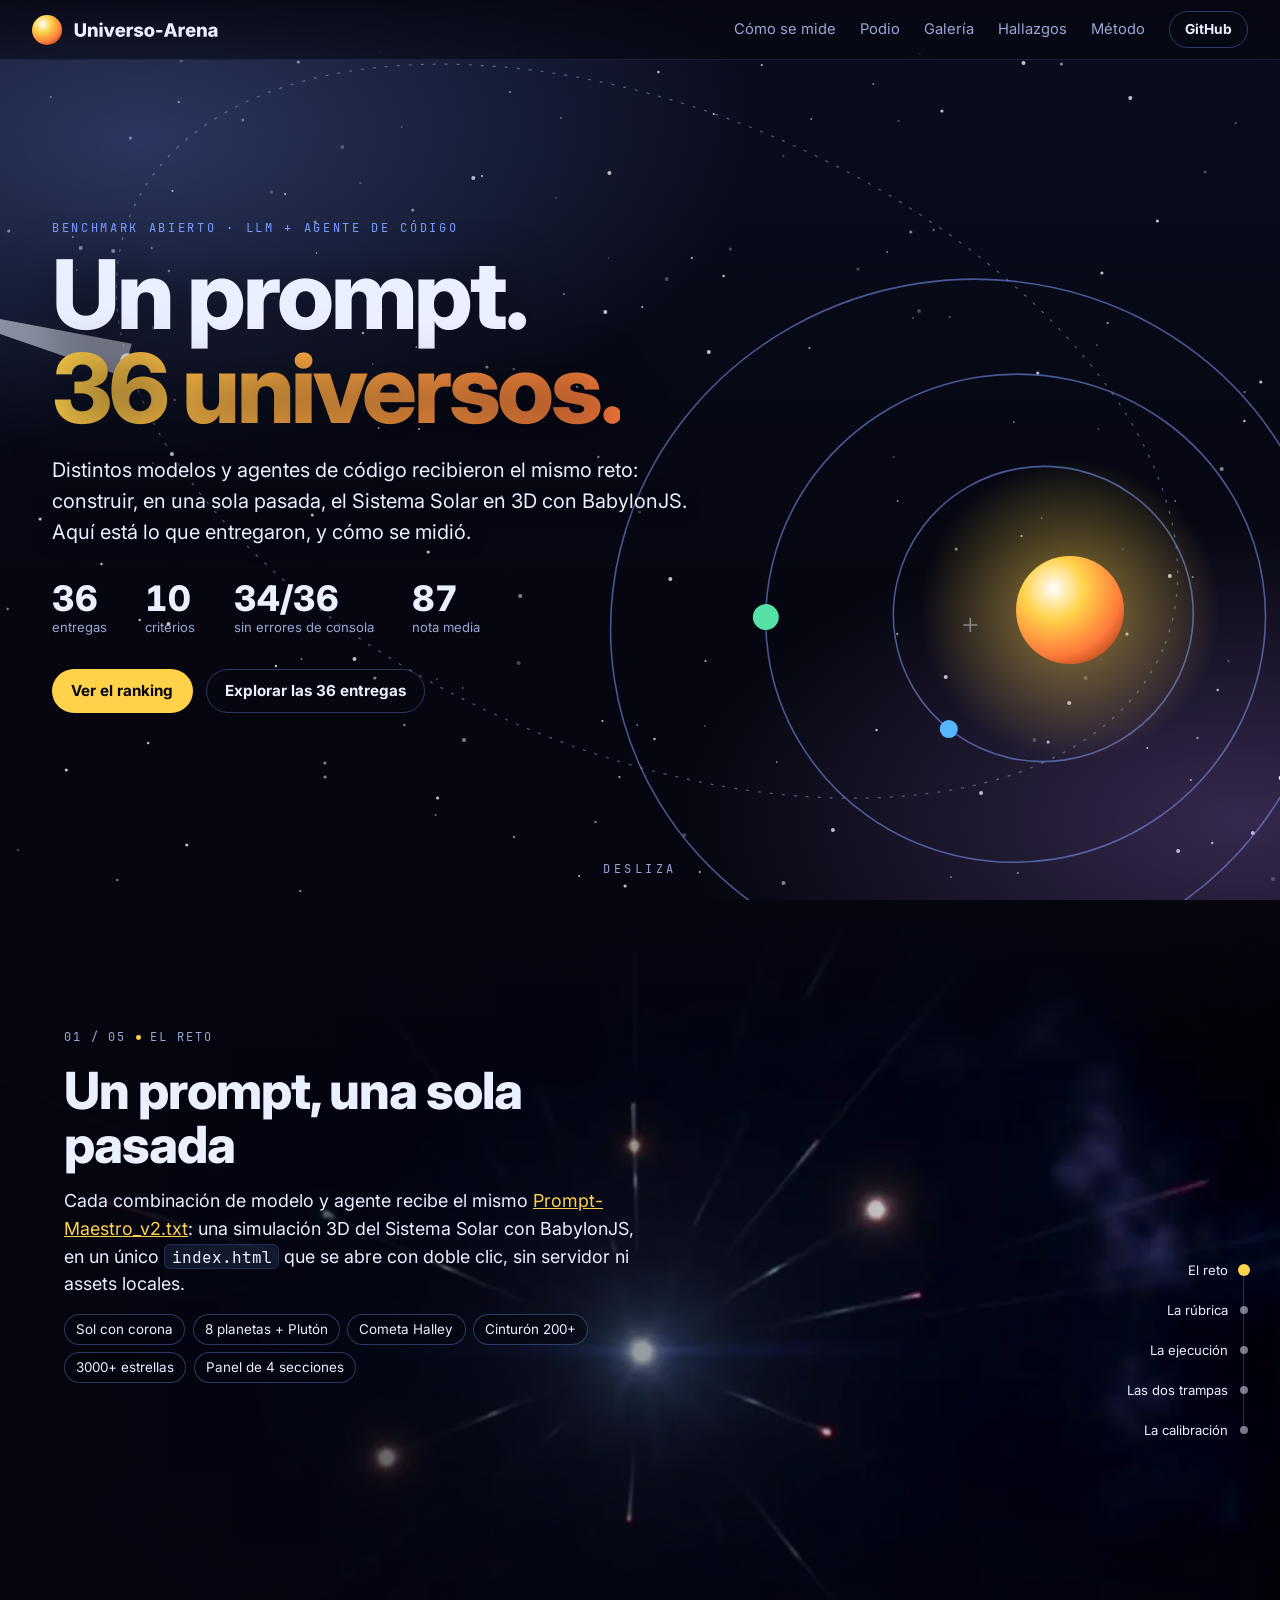
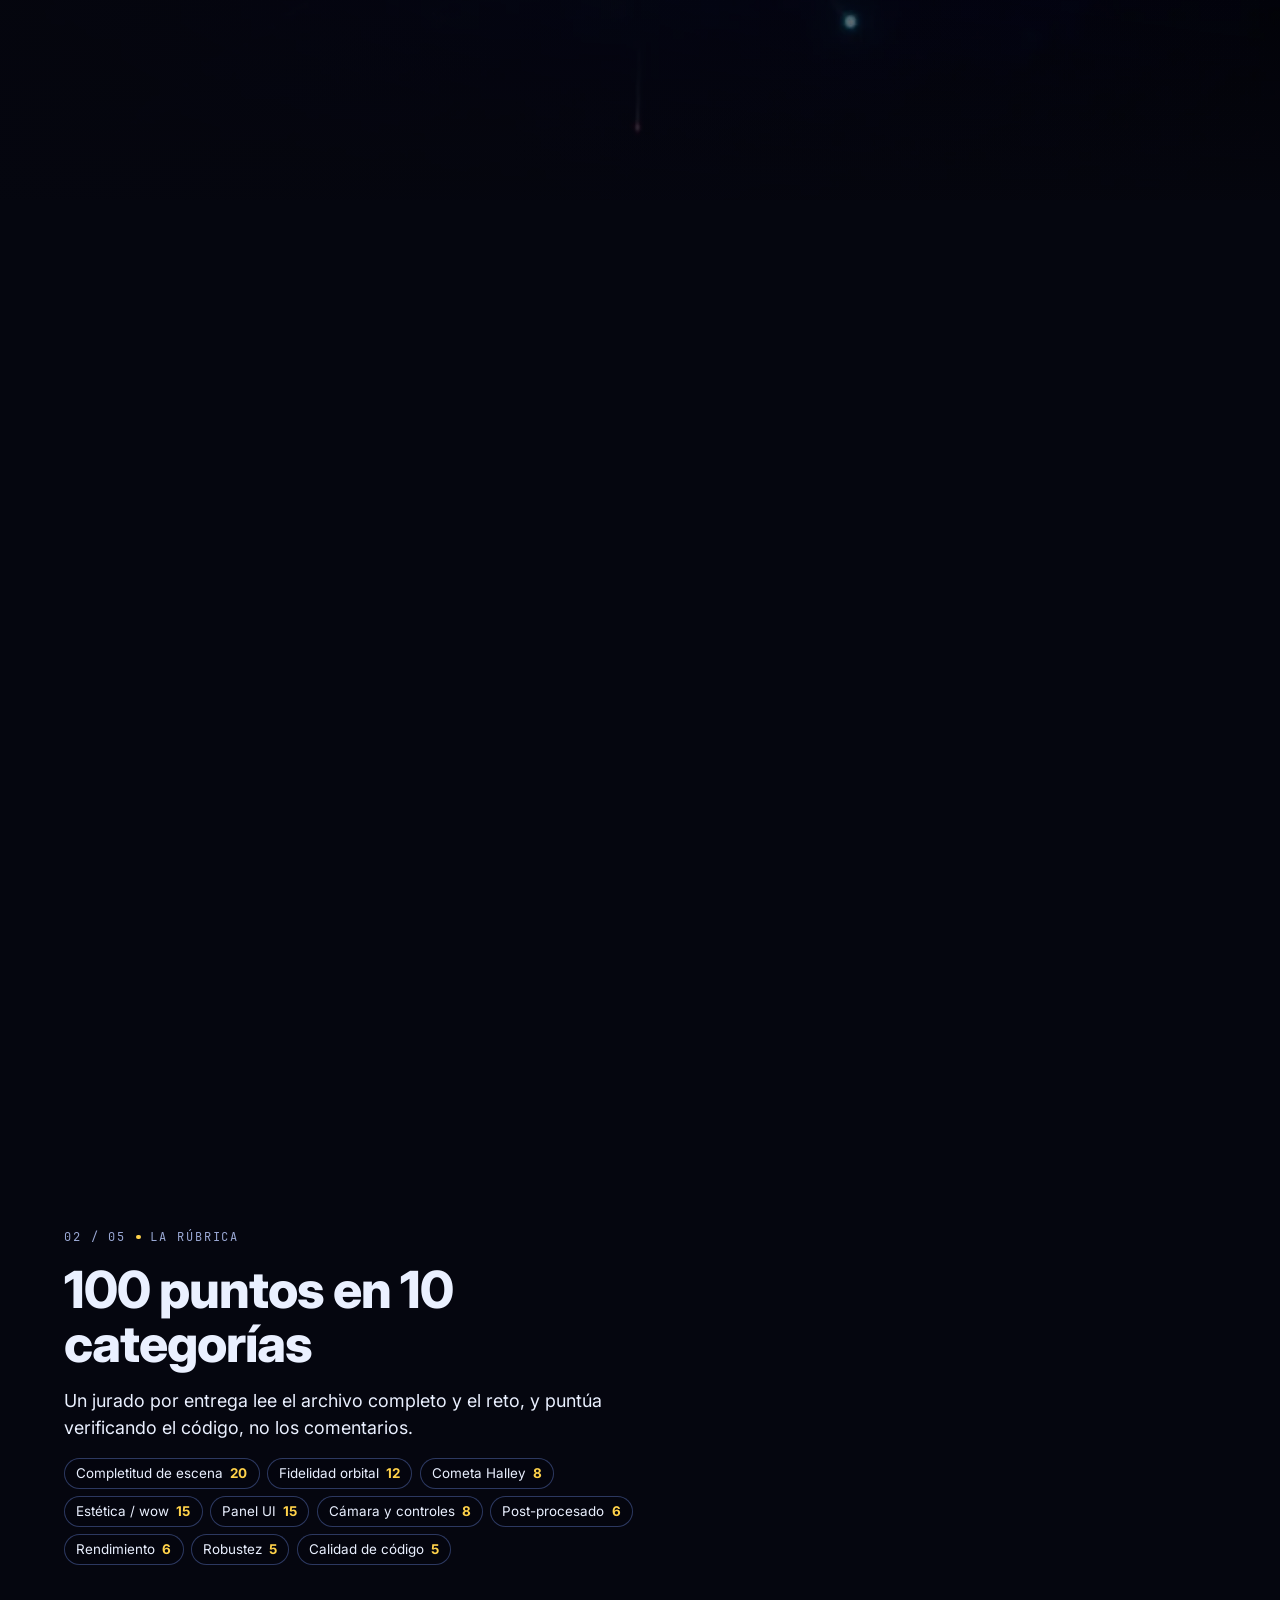
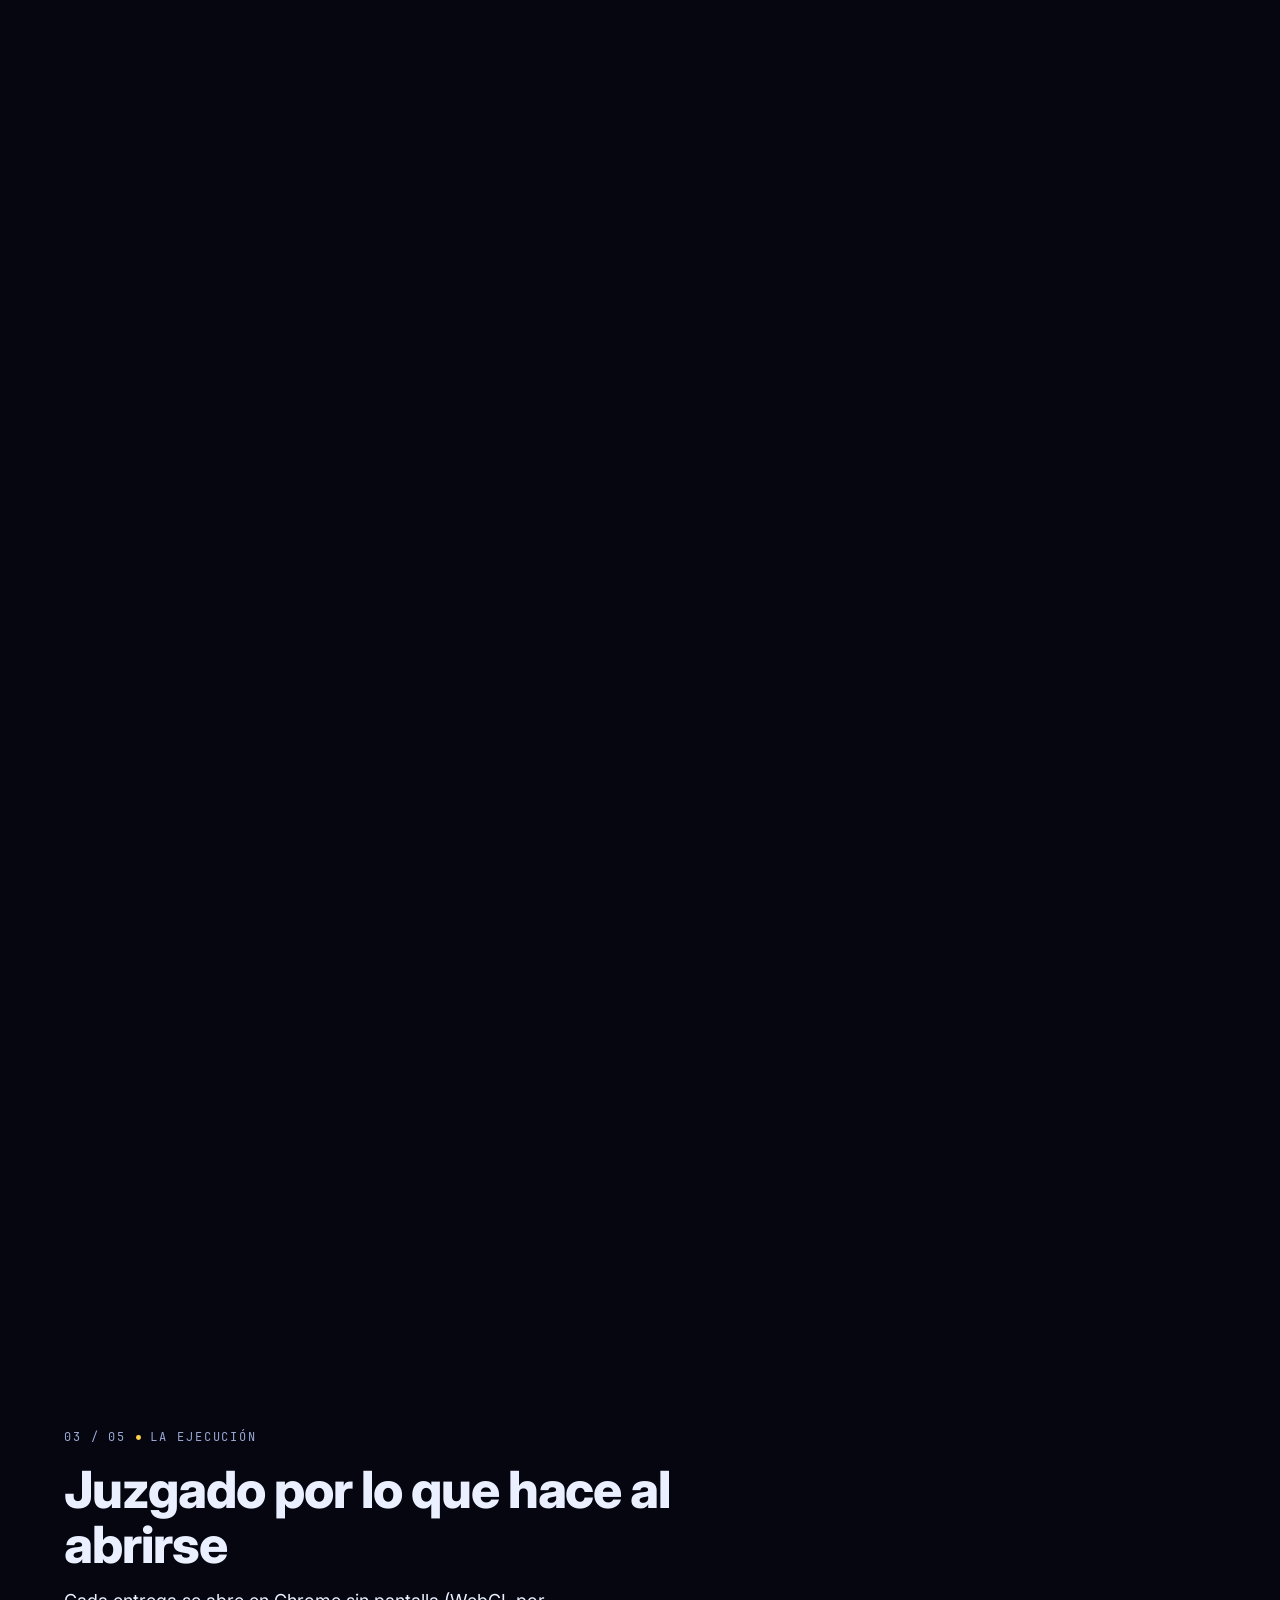
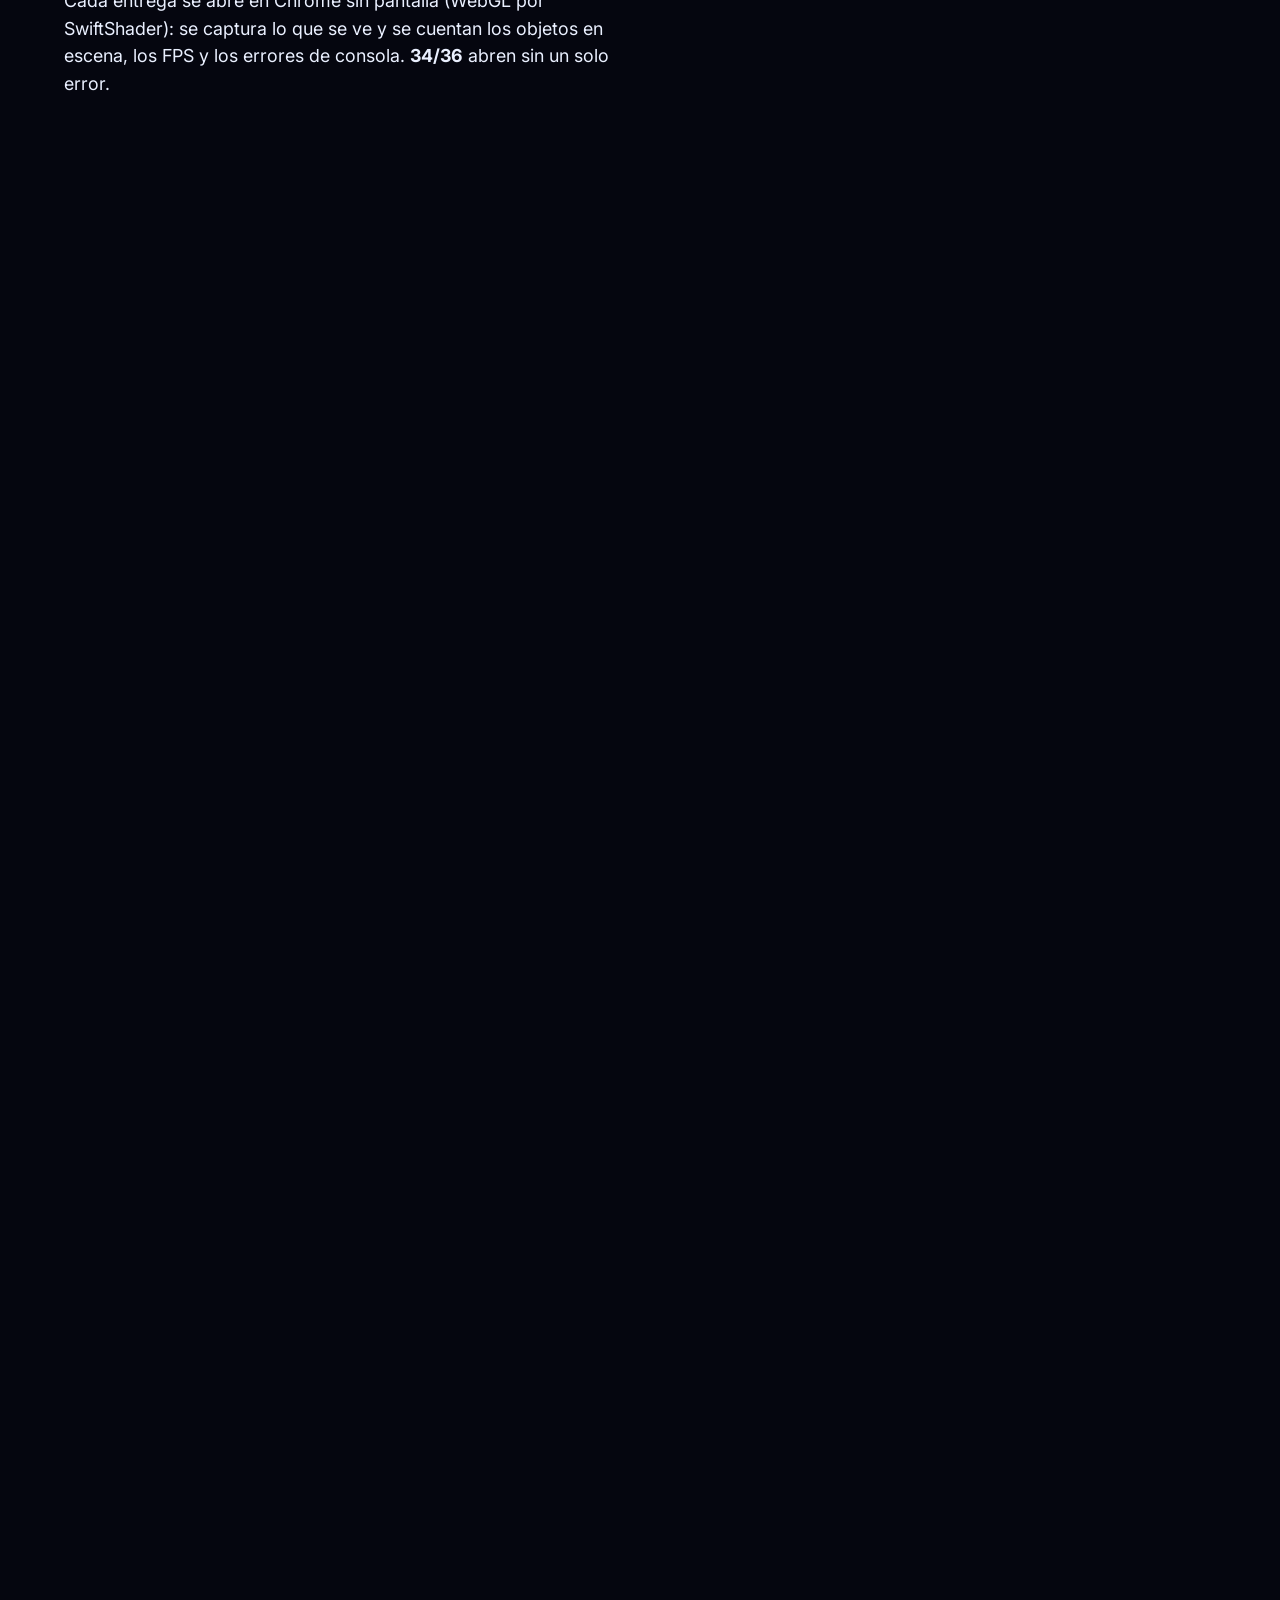
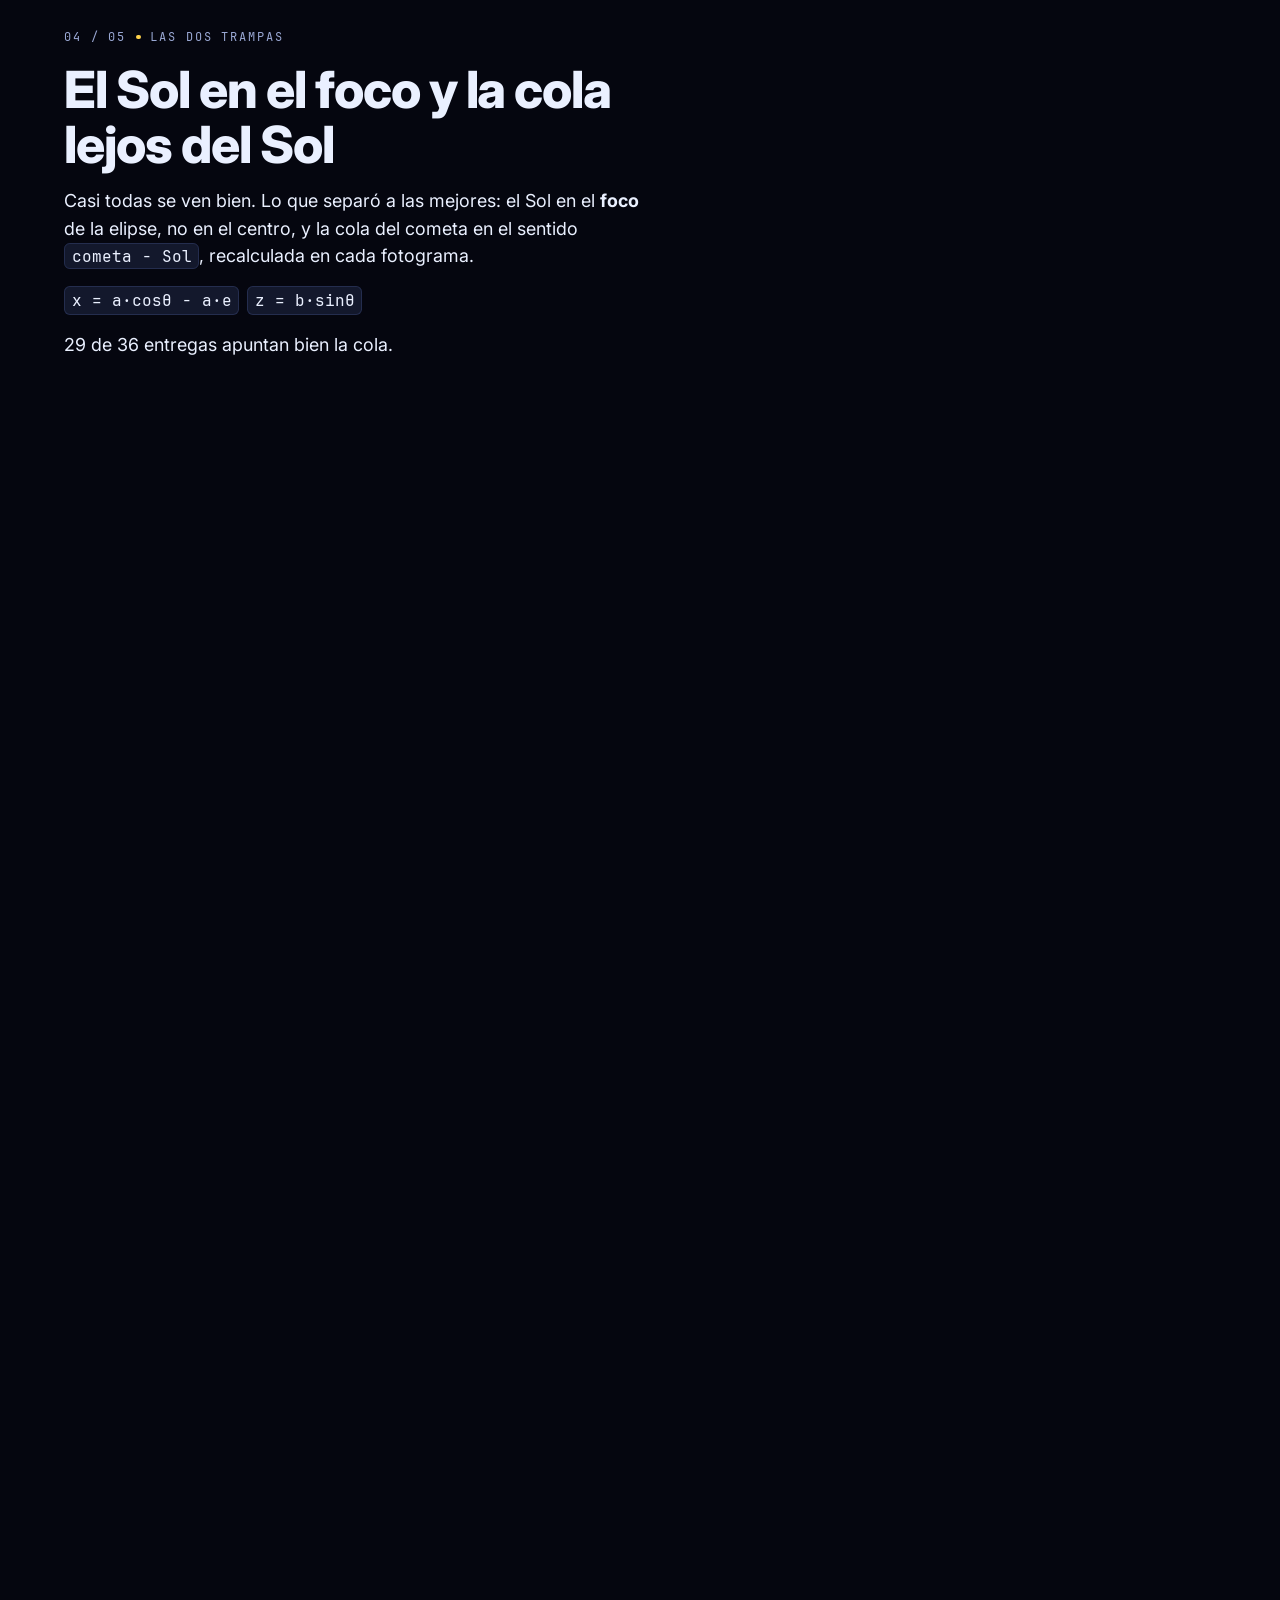
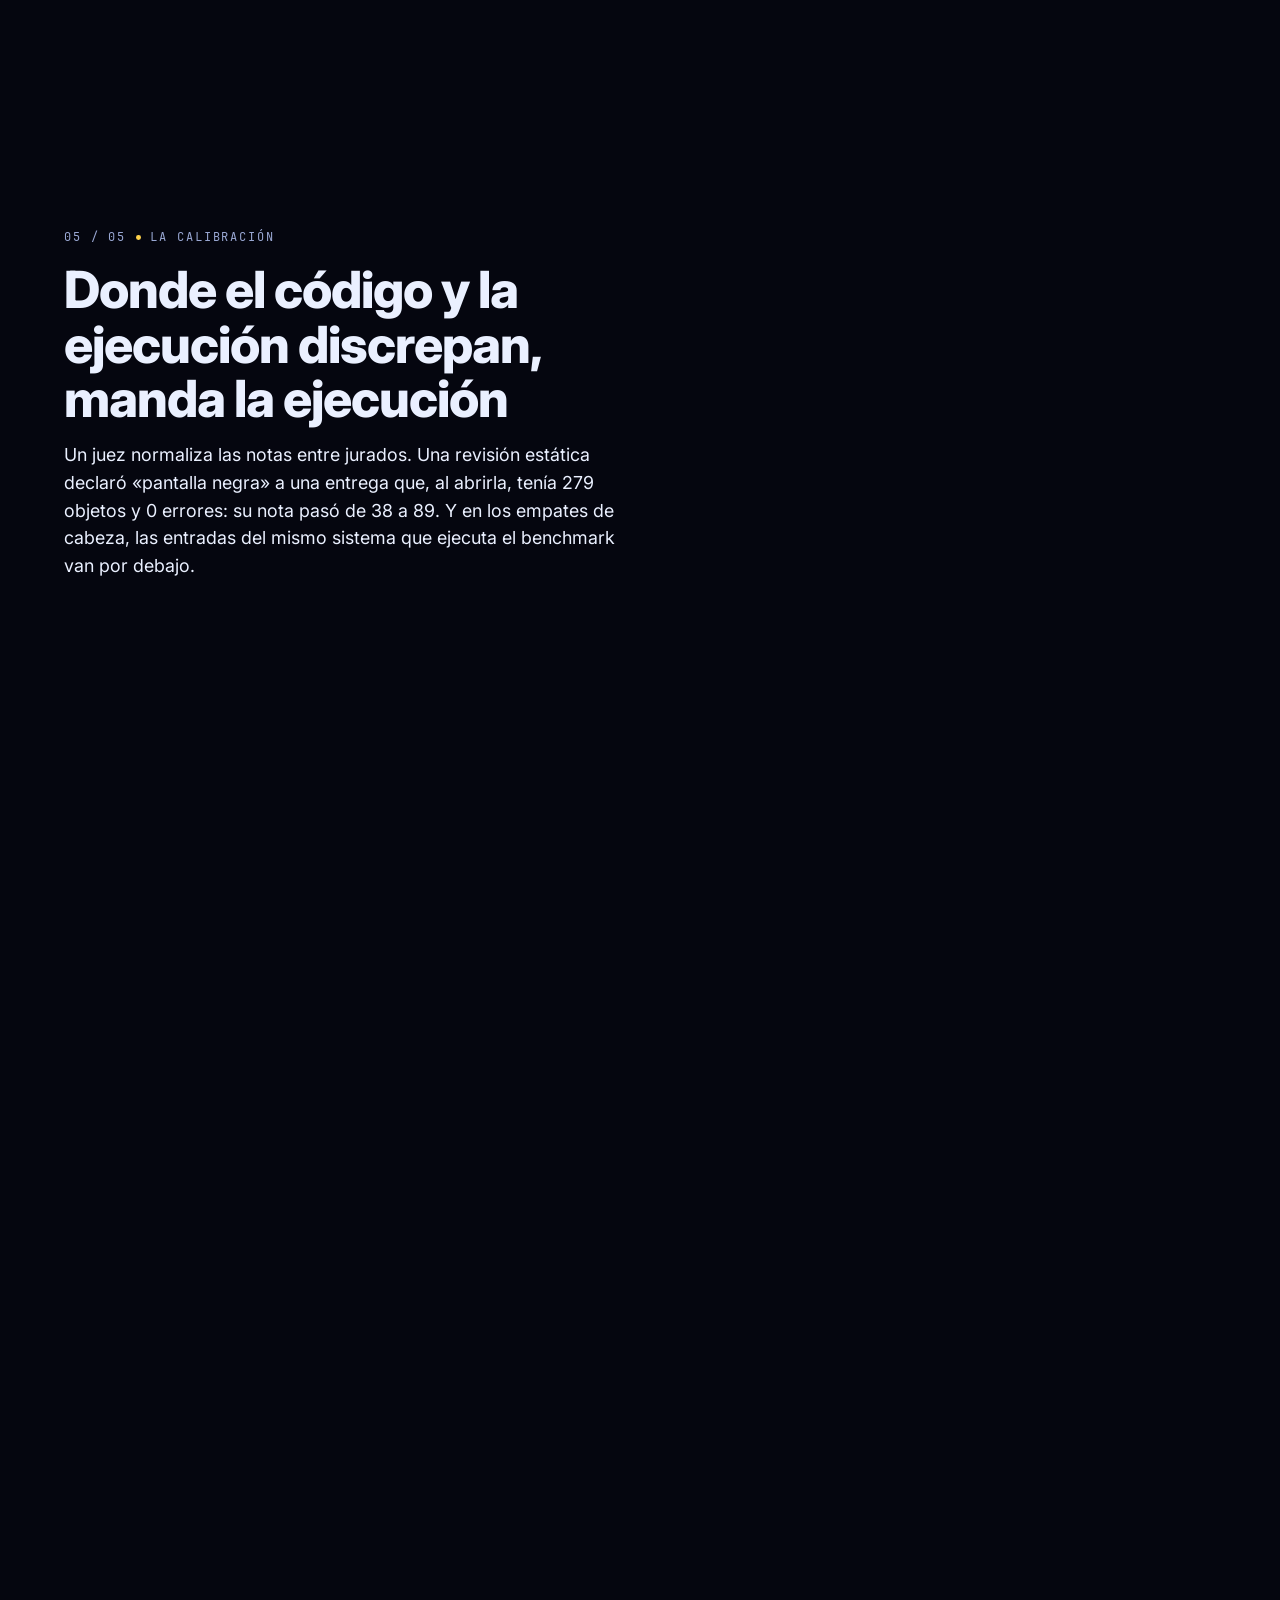
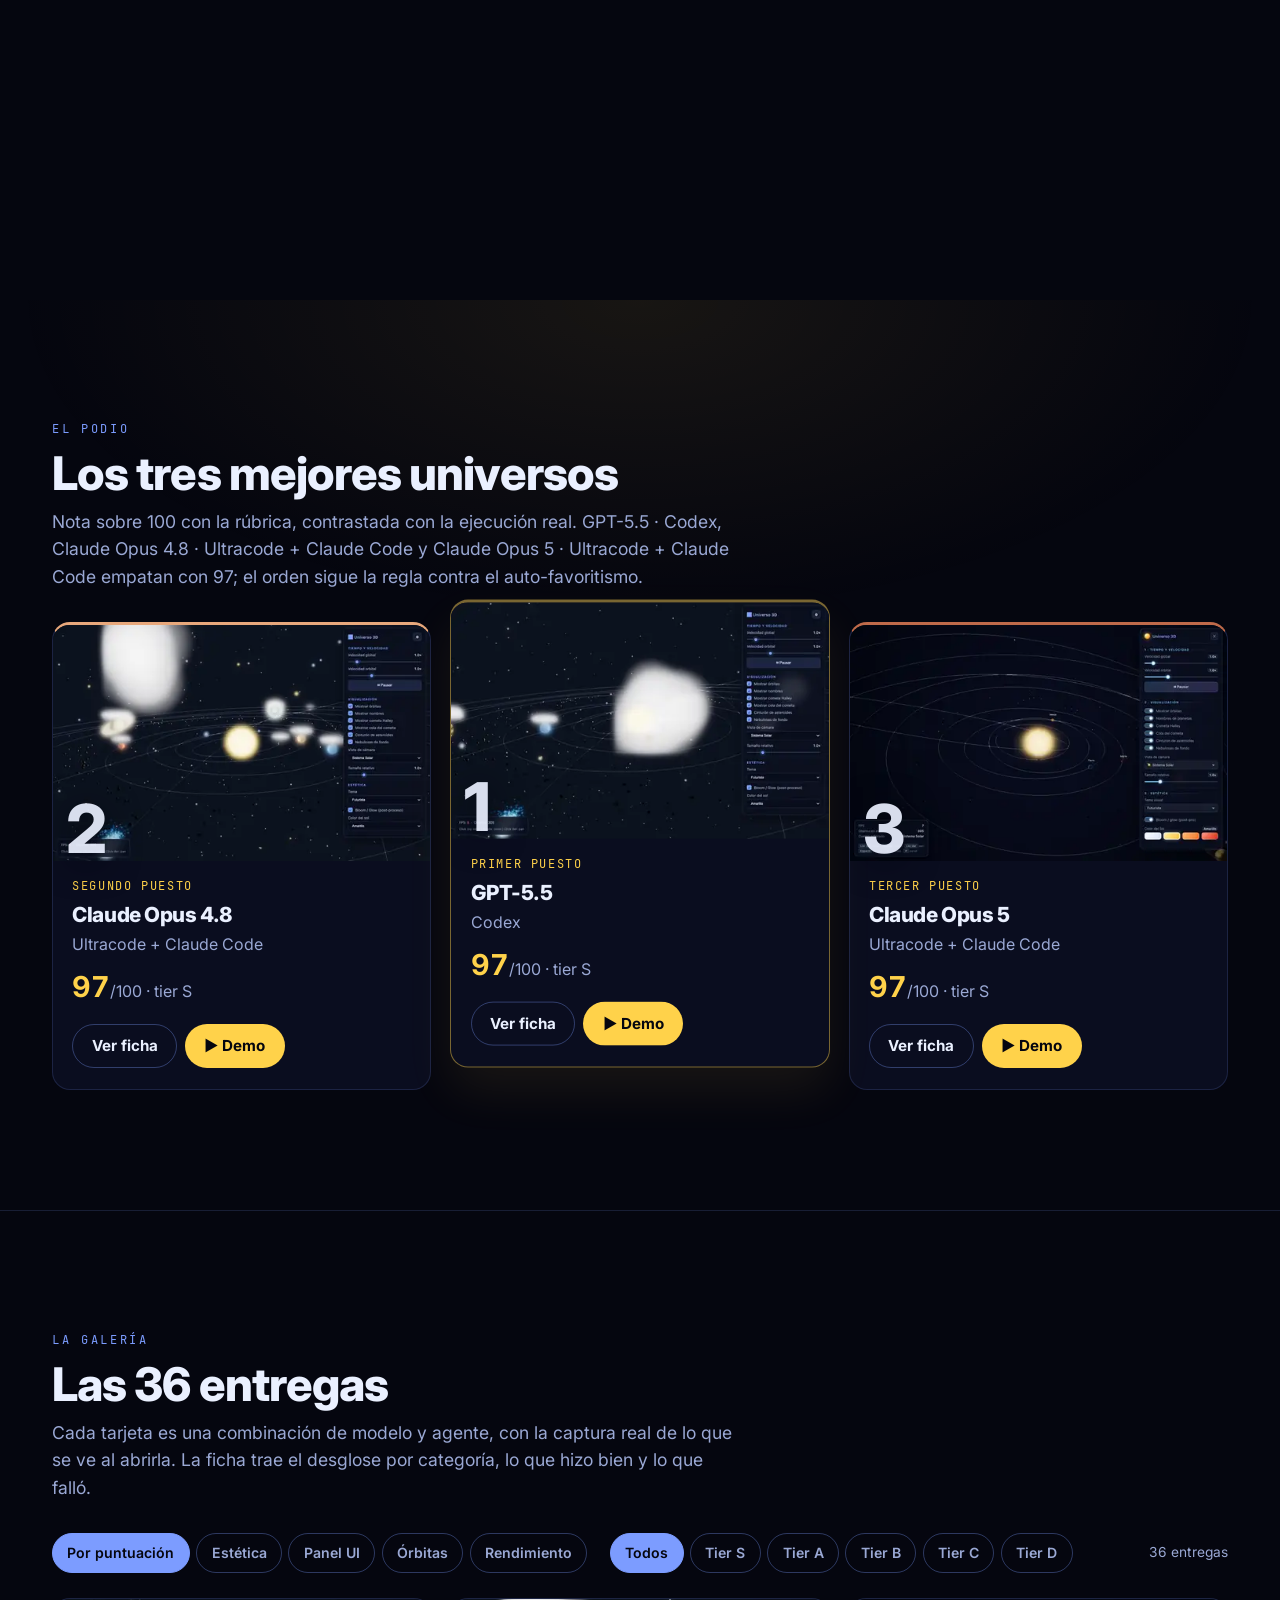
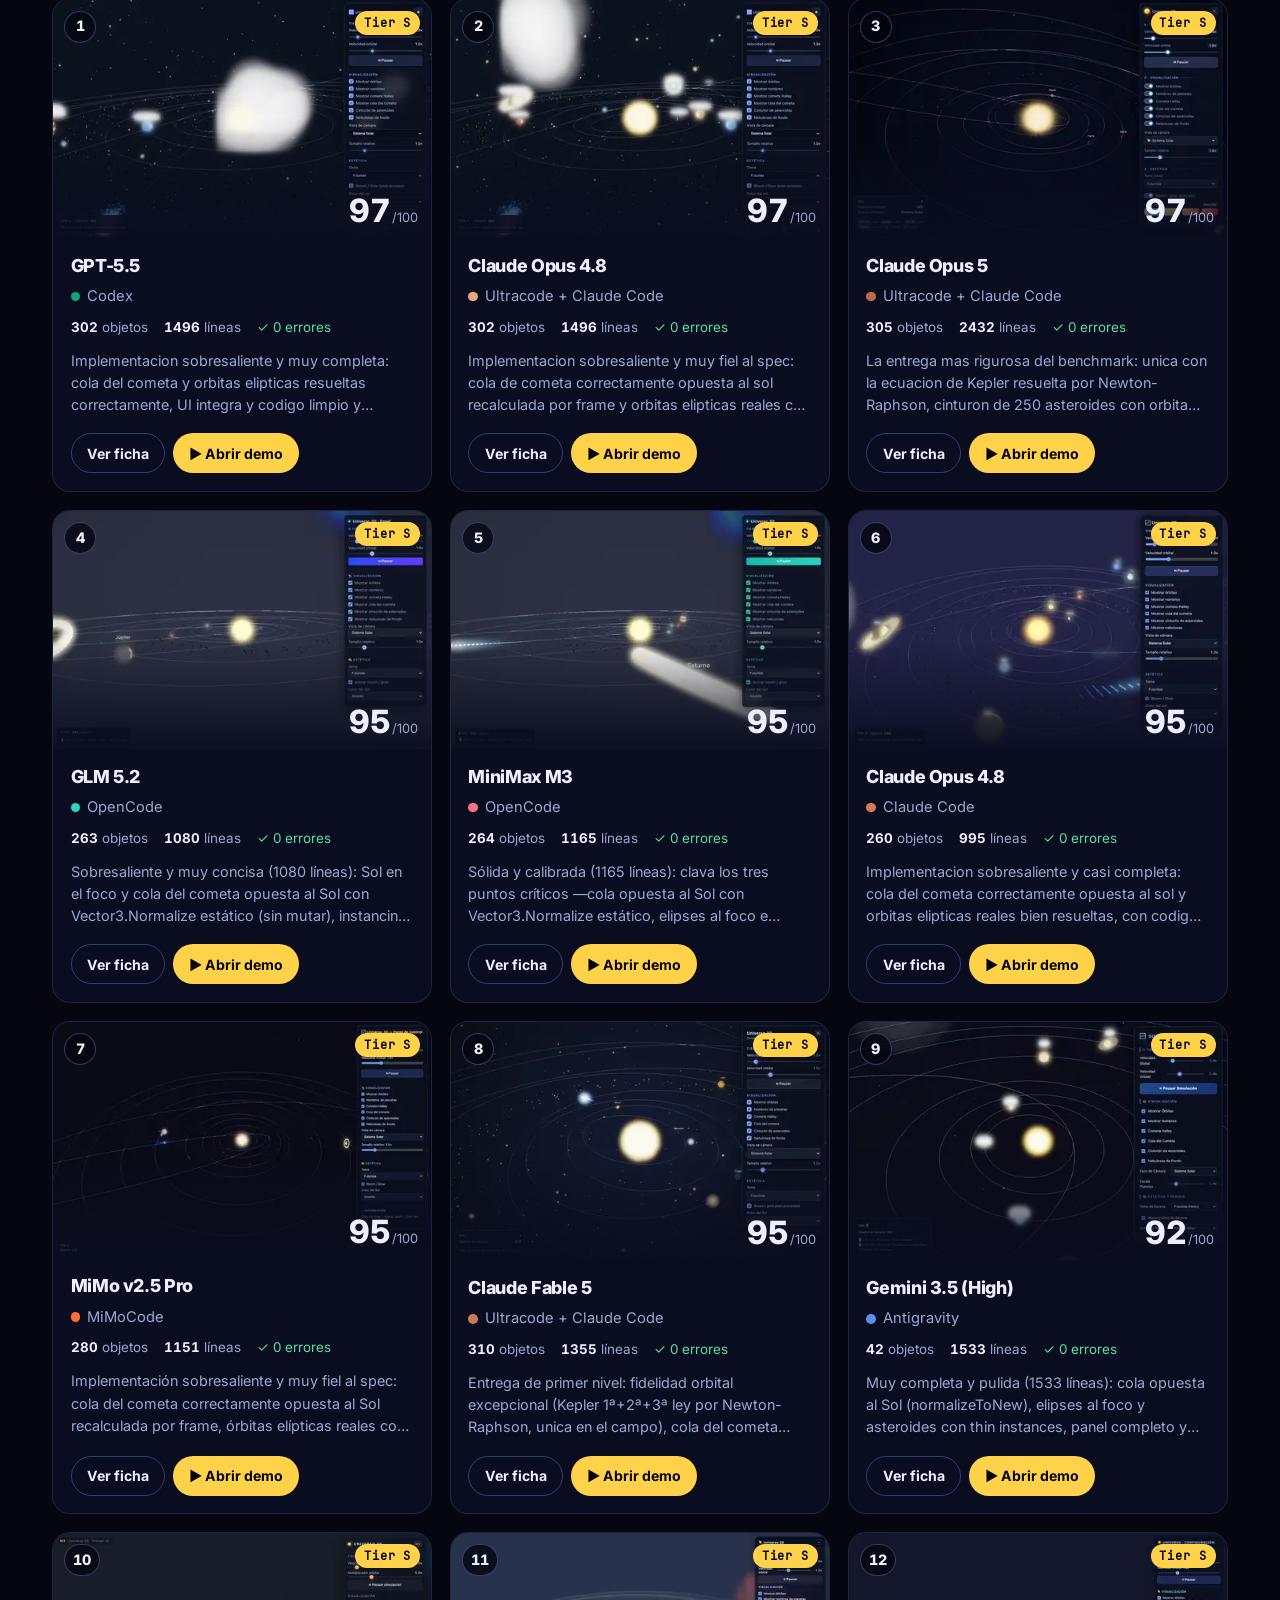
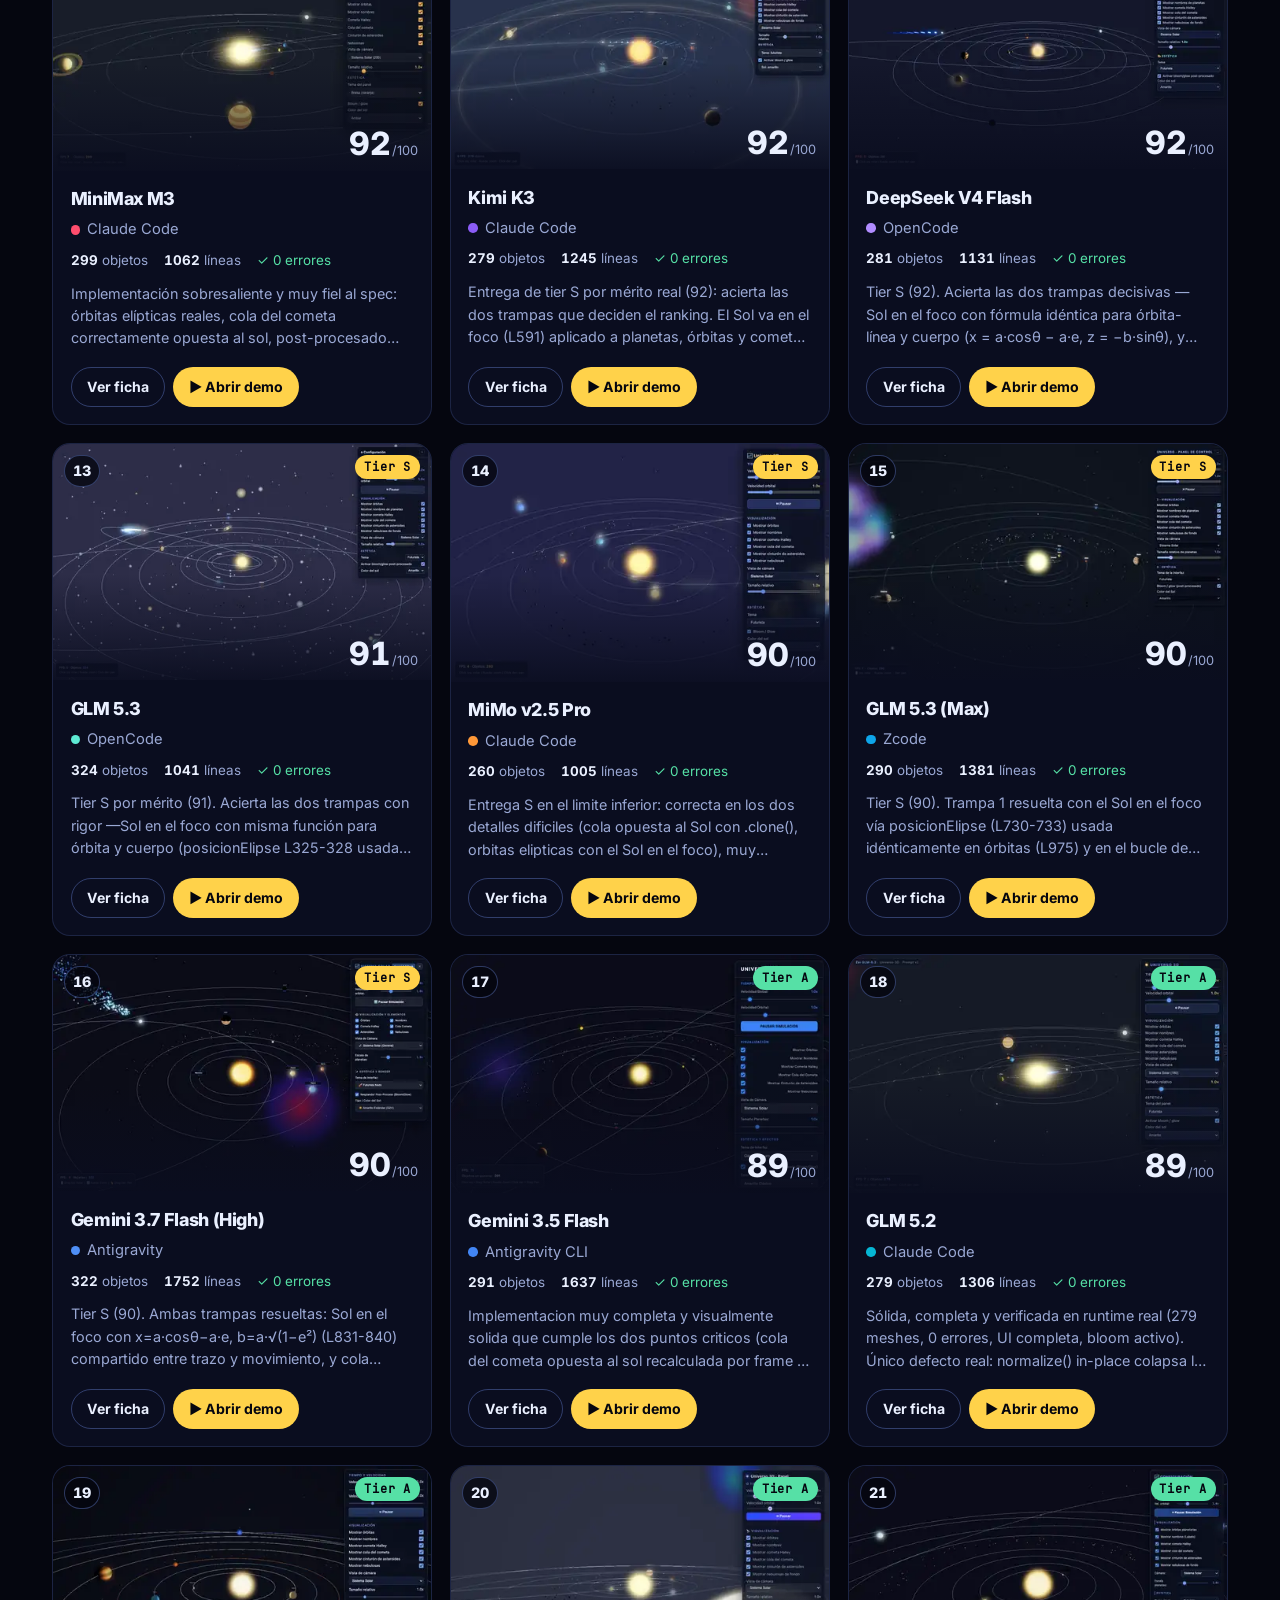
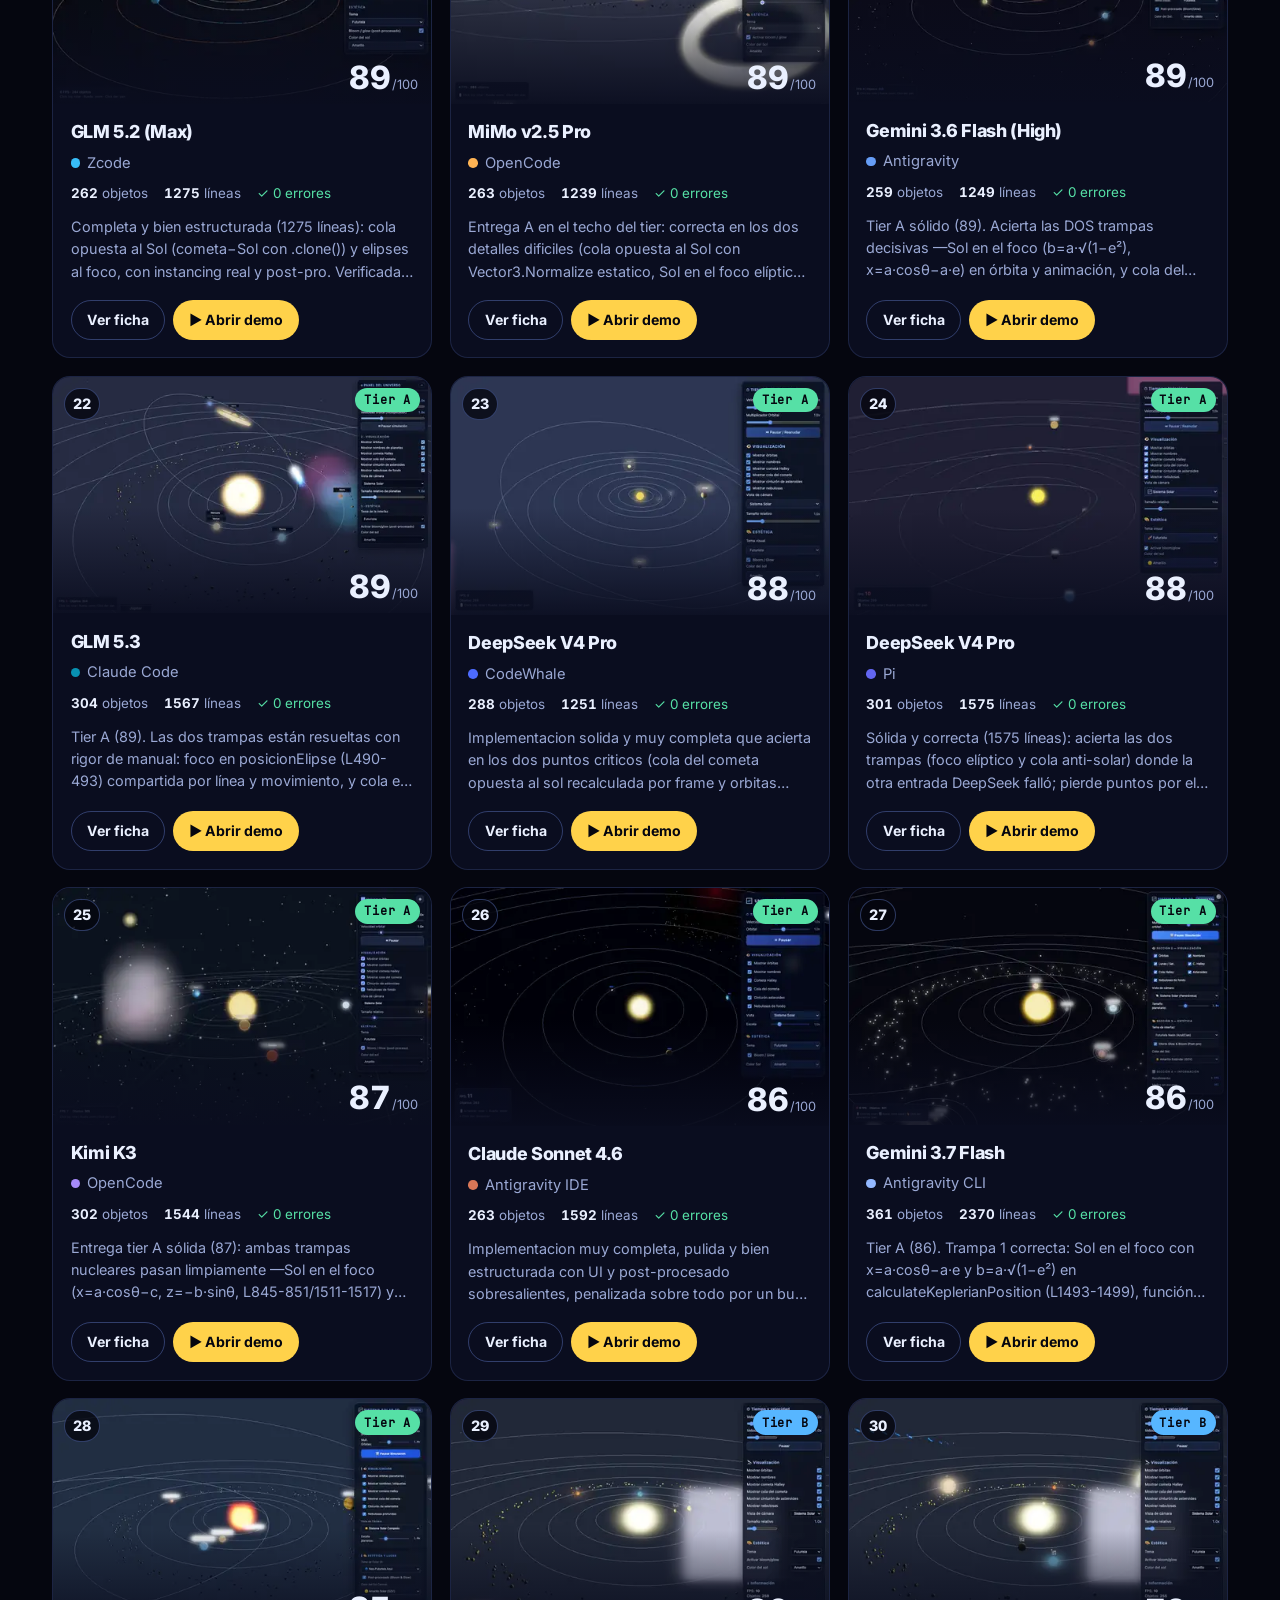
==== commit a7e6f9ec: "perf(galeria): estrellas en cinco trazados y arranque del JS troceado; manual sin avisos de SplitTex" ====
--- a/index.html
+++ b/index.html
@@ -45,7 +45,7 @@
   <a class="cab-gh" href="https://github.com/alexanderoviedofadul/Universo-Arena" target="_blank" rel="noopener">GitHub<span class="sr"> (nueva pestaña)</span></a>
 </header>
 <main id="principal" tabindex="-1">
-<section class="hero" data-hero aria-labelledby="hero-tit"><div class="hero-fondo" aria-hidden="true"><svg class="hero-capa" data-capa="0" viewBox="0 0 1600 900" preserveAspectRatio="xMidYMid slice" aria-hidden="true"><defs><linearGradient id="h-g" x1="0" y1="0" x2="0" y2="1"><stop offset="0" stop-color="#0A0D1F"/><stop offset=".7" stop-color="#05060F"/><stop offset="1" stop-color="#05060F"/></linearGradient><radialGradient id="h-o" cx=".5" cy=".5" r=".5"><stop offset="0" stop-color="#7C9CFF" stop-opacity=".30"/><stop offset="1" stop-color="#7C9CFF" stop-opacity="0"/></radialGradient><radialGradient id="h-n" cx=".5" cy=".5" r=".5"><stop offset="0" stop-color="#C08BFF" stop-opacity=".26"/><stop offset="1" stop-color="#C08BFF" stop-opacity="0"/></radialGradient><radialGradient id="h-s" cx=".5" cy=".5" r=".5"><stop offset="0" stop-color="#FFD24A" stop-opacity=".55"/><stop offset="1" stop-color="#FFD24A" stop-opacity="0"/></radialGradient></defs><rect width="1600" height="900" fill="url(#h-g)"/><circle cx="737" cy="387" r="1.2" fill="#FFFFFF" opacity="0.51"/><circle cx="335" cy="498" r="1" fill="#FFFFFF" opacity="0.63"/><circle cx="458" cy="62" r="1.6" fill="#FFFFFF" opacity="0.44"/><circle cx="1330" cy="576" r="2" fill="#FFFFFF" opacity="0.79"/><circle cx="1033" cy="84" r="1" fill="#FFFFFF" opacity="0.47"/><circle cx="178" cy="850" r="1.2" fill="#FFFFFF" opacity="0.30"/><circle cx="1526" cy="864" r="1" fill="#FFFFFF" opacity="0.44"/><circle cx="523" cy="333" r="1.2" fill="#FFFFFF" opacity="0.71"/><circle cx="79" cy="796" r="0.8" fill="#FFFFFF" opacity="0.37"/><circle cx="865" cy="726" r="1" fill="#FFFFFF" opacity="0.33"/><circle cx="1290" cy="98" r="2" fill="#FFFFFF" opacity="0.83"/><circle cx="200" cy="519" r="1.6" fill="#FFFFFF" opacity="0.75"/><circle cx="403" cy="120" r="1.2" fill="#FFFFFF" opacity="0.56"/><circle cx="1372" cy="843" r="1.2" fill="#FFFFFF" opacity="0.77"/><circle cx="1405" cy="392" r="1" fill="#FFFFFF" opacity="0.41"/><circle cx="169" cy="231" r="1.6" fill="#FFFFFF" opacity="0.54"/><circle cx="276" cy="225" r="0.8" fill="#FFFFFF" opacity="0.56"/><circle cx="341" cy="61" r="1.6" fill="#FFFFFF" opacity="0.33"/><circle cx="533" cy="364" r="0.8" fill="#FFFFFF" opacity="0.52"/><circle cx="1566" cy="659" r="2" fill="#FFFFFF" opacity="0.57"/><circle cx="1396" cy="123" r="1.2" fill="#FFFFFF" opacity="0.34"/><circle cx="1268" cy="323" r="1.2" fill="#FFFFFF" opacity="0.48"/><circle cx="1581" cy="180" r="1.6" fill="#FFFFFF" opacity="0.25"/><circle cx="27" cy="614" r="0.8" fill="#FFFFFF" opacity="0.82"/><circle cx="680" cy="596" r="2" fill="#FFFFFF" opacity="0.51"/><circle cx="78" cy="523" r="1" fill="#FFFFFF" opacity="0.77"/><circle cx="633" cy="178" r="2" fill="#FFFFFF" opacity="0.86"/><circle cx="865" cy="661" r="1" fill="#FFFFFF" opacity="0.78"/><circle cx="1186" cy="34" r="1.2" fill="#FFFFFF" opacity="0.63"/><circle cx="1543" cy="621" r="1" fill="#FFFFFF" opacity="0.70"/><circle cx="573" cy="210" r="1.6" fill="#FFFFFF" opacity="0.38"/><circle cx="1106" cy="677" r="2" fill="#FFFFFF" opacity="0.66"/><circle cx="1073" cy="318" r="0.8" fill="#FFFFFF" opacity="0.39"/><circle cx="540" cy="51" r="1" fill="#FFFFFF" opacity="0.78"/><circle cx="579" cy="429" r="1" fill="#FFFFFF" opacity="0.66"/><circle cx="314" cy="328" r="2" fill="#FFFFFF" opacity="0.25"/><circle cx="308" cy="743" r="1.2" fill="#FFFFFF" opacity="0.67"/><circle cx="922" cy="65" r="1" fill="#FFFFFF" opacity="0.73"/><circle cx="674" cy="837" r="1.2" fill="#FFFFFF" opacity="0.40"/><circle cx="1569" cy="432" r="2" fill="#FFFFFF" opacity="0.86"/><circle cx="670" cy="92" r="0.8" fill="#FFFFFF" opacity="0.88"/><circle cx="1532" cy="188" r="2" fill="#FFFFFF" opacity="0.73"/><circle cx="146" cy="824" r="2" fill="#FFFFFF" opacity="0.33"/><circle cx="226" cy="770" r="1.6" fill="#FFFFFF" opacity="0.85"/><circle cx="1413" cy="833" r="2" fill="#FFFFFF" opacity="0.74"/><circle cx="674" cy="50" r="0.8" fill="#FFFFFF" opacity="0.65"/><circle cx="339" cy="102" r="1.2" fill="#FFFFFF" opacity="0.44"/><circle cx="1351" cy="780" r="1" fill="#FFFFFF" opacity="0.82"/><circle cx="1307" cy="748" r="1" fill="#FFFFFF" opacity="0.74"/><circle cx="475" cy="222" r="1.6" fill="#FFFFFF" opacity="0.50"/><circle cx="472" cy="515" r="1.6" fill="#FFFFFF" opacity="0.87"/><circle cx="1059" cy="121" r="1.2" fill="#FFFFFF" opacity="0.37"/><circle cx="72" cy="681" r="2" fill="#FFFFFF" opacity="0.35"/><circle cx="1054" cy="457" r="1" fill="#FFFFFF" opacity="0.34"/><circle cx="1194" cy="740" r="2" fill="#FFFFFF" opacity="0.25"/><circle cx="1378" cy="690" r="1.2" fill="#FFFFFF" opacity="0.73"/><circle cx="765" cy="312" r="2" fill="#FFFFFF" opacity="0.68"/><circle cx="1544" cy="106" r="1.6" fill="#FFFFFF" opacity="0.32"/><circle cx="1585" cy="590" r="0.8" fill="#FFFFFF" opacity="0.70"/><circle cx="716" cy="198" r="1" fill="#FFFFFF" opacity="0.37"/><circle cx="1102" cy="111" r="1.6" fill="#FFFFFF" opacity="0.64"/><circle cx="30" cy="116" r="0.8" fill="#FFFFFF" opacity="0.66"/><circle cx="65" cy="535" r="1.2" fill="#FFFFFF" opacity="0.52"/><circle cx="501" cy="324" r="0.8" fill="#FFFFFF" opacity="0.56"/><circle cx="596" cy="815" r="0.8" fill="#FFFFFF" opacity="0.70"/><circle cx="802" cy="307" r="1" fill="#FFFFFF" opacity="0.82"/><circle cx="937" cy="762" r="0.8" fill="#FFFFFF" opacity="0.66"/><circle cx="1357" cy="738" r="1.2" fill="#FFFFFF" opacity="0.38"/><circle cx="273" cy="251" r="2" fill="#FFFFFF" opacity="0.38"/><circle cx="115" cy="714" r="1.6" fill="#FFFFFF" opacity="0.76"/><circle cx="15" cy="399" r="1.6" fill="#FFFFFF" opacity="0.87"/><circle cx="1141" cy="793" r="2" fill="#FFFFFF" opacity="0.86"/><circle cx="642" cy="176" r="1" fill="#FFFFFF" opacity="0.79"/><circle cx="1111" cy="877" r="0.8" fill="#FFFFFF" opacity="0.78"/><circle cx="445" cy="194" r="1" fill="#FFFFFF" opacity="0.87"/><circle cx="852" cy="258" r="1" fill="#FFFFFF" opacity="0.80"/><circle cx="132" cy="441" r="2" fill="#FFFFFF" opacity="0.42"/><circle cx="1036" cy="730" r="1.2" fill="#FFFFFF" opacity="0.78"/><circle cx="769" cy="258" r="0.8" fill="#FFFFFF" opacity="0.32"/><circle cx="431" cy="192" r="1.6" fill="#FFFFFF" opacity="0.34"/><circle cx="724" cy="294" r="1" fill="#FFFFFF" opacity="0.59"/><circle cx="28" cy="572" r="2" fill="#FFFFFF" opacity="0.82"/><circle cx="1490" cy="559" r="1.2" fill="#FFFFFF" opacity="0.40"/><circle cx="436" cy="666" r="1.2" fill="#FFFFFF" opacity="0.65"/><circle cx="844" cy="835" r="2" fill="#FFFFFF" opacity="0.33"/><circle cx="335" cy="400" r="1" fill="#FFFFFF" opacity="0.44"/><circle cx="237" cy="270" r="0.8" fill="#FFFFFF" opacity="0.51"/><circle cx="1198" cy="373" r="1.6" fill="#FFFFFF" opacity="0.79"/><circle cx="562" cy="127" r="1" fill="#FFFFFF" opacity="0.25"/><circle cx="485" cy="777" r="1.6" fill="#FFFFFF" opacity="0.46"/><circle cx="1338" cy="851" r="2" fill="#FFFFFF" opacity="0.86"/><circle cx="943" cy="883" r="2" fill="#FFFFFF" opacity="0.42"/><circle cx="797" cy="725" r="0.8" fill="#FFFFFF" opacity="0.77"/><circle cx="800" cy="512" r="1.6" fill="#FFFFFF" opacity="0.34"/><circle cx="211" cy="97" r="0.8" fill="#FFFFFF" opacity="0.81"/><circle cx="564" cy="725" r="1.2" fill="#FFFFFF" opacity="0.53"/><circle cx="1487" cy="675" r="1.6" fill="#FFFFFF" opacity="0.49"/><circle cx="63" cy="373" r="0.8" fill="#FFFFFF" opacity="0.53"/><circle cx="460" cy="891" r="1.2" fill="#FFFFFF" opacity="0.45"/><circle cx="541" cy="310" r="1.6" fill="#FFFFFF" opacity="0.27"/><circle cx="1258" cy="429" r="1" fill="#FFFFFF" opacity="0.30"/><circle cx="747" cy="379" r="2" fill="#FFFFFF" opacity="0.36"/><circle cx="1071" cy="232" r="1.6" fill="#FFFFFF" opacity="0.57"/><circle cx="598" cy="798" r="1.6" fill="#FFFFFF" opacity="0.66"/><circle cx="520" cy="183" r="0.8" fill="#FFFFFF" opacity="0.38"/><circle cx="1174" cy="422" r="0.8" fill="#FFFFFF" opacity="0.65"/><circle cx="762" cy="721" r="1" fill="#FFFFFF" opacity="0.64"/><circle cx="1058" cy="501" r="1" fill="#FFFFFF" opacity="0.51"/><circle cx="584" cy="377" r="1.6" fill="#FFFFFF" opacity="0.61"/><circle cx="1116" cy="549" r="1.6" fill="#FFFFFF" opacity="0.56"/><circle cx="1257" cy="345" r="0.8" fill="#FFFFFF" opacity="0.61"/><circle cx="300" cy="620" r="1.2" fill="#FFFFFF" opacity="0.66"/><circle cx="1047" cy="252" r="0.8" fill="#FFFFFF" opacity="0.80"/><circle cx="869" cy="352" r="2" fill="#FFFFFF" opacity="0.84"/><circle cx="588" cy="552" r="1.6" fill="#FFFFFF" opacity="0.83"/><circle cx="434" cy="298" r="0.8" fill="#FFFFFF" opacity="0.29"/><circle cx="539" cy="428" r="0.8" fill="#FFFFFF" opacity="0.88"/><circle cx="890" cy="249" r="1.6" fill="#FFFFFF" opacity="0.29"/><circle cx="313" cy="463" r="1" fill="#FFFFFF" opacity="0.26"/><circle cx="827" cy="279" r="2" fill="#FFFFFF" opacity="0.31"/><circle cx="1565" cy="870" r="1" fill="#FFFFFF" opacity="0.79"/><circle cx="329" cy="624" r="2" fill="#FFFFFF" opacity="0.83"/><circle cx="618" cy="395" r="2" fill="#FFFFFF" opacity="0.49"/><circle cx="1287" cy="634" r="1.6" fill="#FFFFFF" opacity="0.70"/><circle cx="70" cy="684" r="1" fill="#FFFFFF" opacity="0.41"/><circle cx="1535" cy="290" r="1.6" fill="#FFFFFF" opacity="0.63"/><circle cx="1441" cy="778" r="2" fill="#FFFFFF" opacity="0.90"/><circle cx="1335" cy="501" r="0.8" fill="#FFFFFF" opacity="0.68"/><circle cx="1094" cy="230" r="1" fill="#FFFFFF" opacity="0.42"/><circle cx="818" cy="72" r="1.2" fill="#FFFFFF" opacity="0.70"/><circle cx="332" cy="454" r="2" fill="#FFFFFF" opacity="0.64"/><circle cx="1365" cy="172" r="1.6" fill="#FFFFFF" opacity="0.33"/><circle cx="156" cy="695" r="1.2" fill="#FFFFFF" opacity="0.85"/><circle cx="92" cy="811" r="2" fill="#FFFFFF" opacity="0.75"/><circle cx="1246" cy="678" r="2" fill="#FFFFFF" opacity="0.33"/><circle cx="1183" cy="63" r="2" fill="#FFFFFF" opacity="0.80"/><circle cx="290" cy="138" r="1.6" fill="#FFFFFF" opacity="0.55"/><circle cx="1178" cy="873" r="1" fill="#FFFFFF" opacity="0.48"/><circle cx="502" cy="147" r="2" fill="#FFFFFF" opacity="0.26"/><circle cx="277" cy="880" r="1.2" fill="#FFFFFF" opacity="0.49"/><circle cx="679" cy="663" r="2" fill="#FFFFFF" opacity="0.27"/><circle cx="261" cy="564" r="1.2" fill="#FFFFFF" opacity="0.72"/><circle cx="1353" cy="577" r="1" fill="#FFFFFF" opacity="0.49"/><circle cx="312" cy="248" r="1" fill="#FFFFFF" opacity="0.44"/><circle cx="1208" cy="742" r="1.6" fill="#FFFFFF" opacity="0.84"/><circle cx="1463" cy="775" r="1.6" fill="#FFFFFF" opacity="0.78"/><circle cx="1110" cy="317" r="1.2" fill="#FFFFFF" opacity="0.29"/><circle cx="662" cy="497" r="1.6" fill="#FFFFFF" opacity="0.53"/><circle cx="758" cy="457" r="1.2" fill="#FFFFFF" opacity="0.47"/><circle cx="624" cy="740" r="2" fill="#FFFFFF" opacity="0.61"/><circle cx="1057" cy="634" r="1" fill="#FFFFFF" opacity="0.80"/><circle cx="4" cy="409" r="0.8" fill="#FFFFFF" opacity="0.57"/><circle cx="1382" cy="469" r="2" fill="#FFFFFF" opacity="0.61"/><circle cx="721" cy="118" r="1.2" fill="#FFFFFF" opacity="0.30"/><circle cx="1489" cy="487" r="0.8" fill="#FFFFFF" opacity="0.55"/><circle cx="515" cy="659" r="2" fill="#FFFFFF" opacity="0.84"/><circle cx="1560" cy="659" r="1.6" fill="#FFFFFF" opacity="0.51"/><circle cx="1561" cy="106" r="1.6" fill="#FFFFFF" opacity="0.46"/><circle cx="769" cy="173" r="2" fill="#FFFFFF" opacity="0.83"/><circle cx="860" cy="872" r="1" fill="#FFFFFF" opacity="0.82"/><circle cx="1404" cy="421" r="1.2" fill="#FFFFFF" opacity="0.81"/><circle cx="233" cy="237" r="1" fill="#FFFFFF" opacity="0.51"/><circle cx="15" cy="368" r="1.2" fill="#FFFFFF" opacity="0.87"/><circle cx="485" cy="763" r="1.6" fill="#FFFFFF" opacity="0.61"/><circle cx="1079" cy="311" r="2" fill="#FFFFFF" opacity="0.29"/><circle cx="28" cy="789" r="2" fill="#FFFFFF" opacity="0.54"/><circle cx="1525" cy="284" r="1" fill="#FFFFFF" opacity="0.47"/><circle cx="969" cy="348" r="1.2" fill="#FFFFFF" opacity="0.61"/><circle cx="779" cy="777" r="1" fill="#FFFFFF" opacity="0.71"/><circle cx="25" cy="58" r="1.2" fill="#FFFFFF" opacity="0.63"/><circle cx="1421" cy="382" r="1.6" fill="#FFFFFF" opacity="0.81"/><circle cx="1487" cy="96" r="1" fill="#FFFFFF" opacity="0.87"/><circle cx="111" cy="848" r="1.2" fill="#FFFFFF" opacity="0.60"/><circle cx="785" cy="886" r="1.6" fill="#FFFFFF" opacity="0.71"/><circle cx="1568" cy="239" r="1.6" fill="#FFFFFF" opacity="0.54"/><circle cx="4" cy="237" r="1.2" fill="#FFFFFF" opacity="0.59"/><circle cx="647" cy="367" r="1.6" fill="#FFFFFF" opacity="0.55"/><circle cx="993" cy="830" r="2" fill="#FFFFFF" opacity="0.73"/><circle cx="1591" cy="759" r="1.2" fill="#FFFFFF" opacity="0.44"/><circle cx="329" cy="271" r="1.2" fill="#FFFFFF" opacity="0.54"/><circle cx="599" cy="508" r="0.8" fill="#FFFFFF" opacity="0.63"/><circle cx="1433" cy="879" r="2" fill="#FFFFFF" opacity="0.28"/><circle cx="1317" cy="221" r="1.6" fill="#FFFFFF" opacity="0.64"/><circle cx="535" cy="678" r="1.6" fill="#FFFFFF" opacity="0.43"/><circle cx="814" cy="739" r="1.2" fill="#FFFFFF" opacity="0.65"/><circle cx="1018" cy="269" r="1.6" fill="#FFFFFF" opacity="0.27"/><circle cx="1229" cy="703" r="2" fill="#FFFFFF" opacity="0.85"/><circle cx="33" cy="556" r="1.2" fill="#FFFFFF" opacity="0.87"/><circle cx="168" cy="609" r="1.2" fill="#FFFFFF" opacity="0.62"/><circle cx="1499" cy="345" r="1.2" fill="#FFFFFF" opacity="0.48"/><circle cx="476" cy="253" r="0.8" fill="#FFFFFF" opacity="0.67"/><circle cx="1283" cy="549" r="1" fill="#FFFFFF" opacity="0.37"/><circle cx="86" cy="467" r="1.2" fill="#FFFFFF" opacity="0.54"/><circle cx="1479" cy="242" r="1" fill="#FFFFFF" opacity="0.48"/><circle cx="739" cy="876" r="1" fill="#FFFFFF" opacity="0.69"/><circle cx="623" cy="688" r="0.8" fill="#FFFFFF" opacity="0.49"/><circle cx="830" cy="579" r="2" fill="#FFFFFF" opacity="0.75"/><circle cx="597" cy="679" r="1" fill="#FFFFFF" opacity="0.30"/><circle cx="332" cy="191" r="1" fill="#FFFFFF" opacity="0.76"/><circle cx="884" cy="276" r="1.2" fill="#FFFFFF" opacity="0.81"/><circle cx="26" cy="698" r="0.8" fill="#FFFFFF" opacity="0.88"/><circle cx="576" cy="347" r="0.8" fill="#FFFFFF" opacity="0.88"/><circle cx="1181" cy="536" r="1" fill="#FFFFFF" opacity="0.80"/><circle cx="1262" cy="273" r="1.6" fill="#FFFFFF" opacity="0.78"/><circle cx="1221" cy="64" r="1.6" fill="#FFFFFF" opacity="0.43"/><circle cx="674" cy="369" r="1" fill="#FFFFFF" opacity="0.61"/><circle cx="241" cy="248" r="2" fill="#FFFFFF" opacity="0.39"/><circle cx="756" cy="822" r="1.2" fill="#FFFFFF" opacity="0.40"/><circle cx="21" cy="870" r="0.8" fill="#FFFFFF" opacity="0.67"/><circle cx="1080" cy="54" r="1.2" fill="#FFFFFF" opacity="0.39"/><circle cx="461" cy="659" r="1" fill="#FFFFFF" opacity="0.41"/><circle cx="1388" cy="661" r="1.2" fill="#FFFFFF" opacity="0.31"/><circle cx="20" cy="208" r="1" fill="#FFFFFF" opacity="0.90"/><circle cx="1202" cy="518" r="0.8" fill="#FFFFFF" opacity="0.45"/><circle cx="943" cy="156" r="0.8" fill="#FFFFFF" opacity="0.53"/><circle cx="9" cy="314" r="0.8" fill="#FFFFFF" opacity="0.58"/><circle cx="971" cy="119" r="1" fill="#FFFFFF" opacity="0.60"/><circle cx="874" cy="114" r="1" fill="#FFFFFF" opacity="0.71"/><circle cx="347" cy="845" r="1.6" fill="#FFFFFF" opacity="0.76"/><circle cx="1467" cy="273" r="0.8" fill="#FFFFFF" opacity="0.46"/><ellipse cx="300" cy="140" rx="620" ry="320" fill="url(#h-o)"/><ellipse cx="1400" cy="820" rx="560" ry="300" fill="url(#h-n)"/></svg><svg class="hero-capa" data-capa="3" viewBox="0 0 1600 900" preserveAspectRatio="xMidYMid slice" aria-hidden="true"><ellipse cx="1203.3" cy="614.0" rx="150" ry="147.5" transform="rotate(-8.59 1203.3 614.0)" fill="none" stroke="#7C9CFF" stroke-width="1.6" opacity=".55"/><circle cx="1108.8" cy="729.1" r="9" fill="#57B6FF"/><ellipse cx="1175.6" cy="618.2" rx="250" ry="243.9" transform="rotate(-8.59 1175.6 618.2)" fill="none" stroke="#7C9CFF" stroke-width="1.6" opacity=".55"/><circle cx="925.8" cy="617.1" r="13" fill="#56E0A6"/><ellipse cx="1130.3" cy="625.1" rx="360" ry="345.6" transform="rotate(-8.59 1130.3 625.1)" fill="none" stroke="#7C9CFF" stroke-width="1.6" opacity=".55"/><circle cx="1135.7" cy="970.9" r="17" fill="#C08BFF"/><g opacity=".7"><path d="M1123.3 625.1 H1137.3 M1130.3 618.1 V632.1" stroke="#9AA8D4" stroke-width="1.5"/></g></svg><svg class="hero-capa" data-capa="2" viewBox="0 0 1600 900" preserveAspectRatio="xMidYMid slice" aria-hidden="true"><defs><linearGradient id="h-c" x1="0" y1="0" x2="1" y2="0"><stop offset="0" stop-color="#EAF0FF" stop-opacity=".85"/><stop offset="1" stop-color="#7C9CFF" stop-opacity="0"/></linearGradient></defs><ellipse cx="807.0" cy="431.2" rx="560" ry="320.5" transform="rotate(22.92 807.0 431.2)" fill="none" stroke="#9AA8D4" stroke-width="1.2" stroke-dasharray="3 9" opacity=".5"/><path d="M291.7 343.8 L65.1 301.3 L283.0 376.6Z" fill="#EAF0FF" opacity=".55"/><circle cx="287.4" cy="360.2" r="7" fill="#FFFFFF"/></svg><svg class="hero-capa" data-capa="1" viewBox="0 0 1600 900" preserveAspectRatio="xMidYMid slice" aria-hidden="true"><defs><radialGradient id="h-sol" cx="1213.8" cy="588.4" r="103.17" gradientUnits="userSpaceOnUse"><stop offset="0" stop-color="#FFFFFF"/><stop offset="0.3" stop-color="#FFD24A"/><stop offset="0.65" stop-color="#FF7A3C"/><stop offset="1" stop-color="#7A1D00"/></radialGradient></defs><circle cx="1230" cy="610" r="150" fill="url(#h-s)"/><circle cx="1230" cy="610" r="54" fill="url(#h-sol)"/></svg></div><div class="hero-texto" data-hero-texto><p class="eyebrow">Benchmark abierto · LLM + agente de código</p><h1 id="hero-tit">Un prompt.<br><span class="sol-texto">36 universos.</span></h1><p class="hero-sub">Distintos modelos y agentes de código recibieron el mismo reto: construir, en una sola pasada, el Sistema Solar en 3D con BabylonJS. Aquí está lo que entregaron, y cómo se midió.</p><dl class="cifras"><div><dt>entregas</dt><dd>36</dd></div><div><dt>criterios</dt><dd>10</dd></div><div><dt>sin errores de consola</dt><dd>34/36</dd></div><div><dt>nota media</dt><dd>87</dd></div></dl><p class="hero-acciones"><a class="btn btn-sol" href="#podio">Ver el ranking</a><a class="btn btn-borde" href="#galeria">Explorar las 36 entregas</a></p></div><p class="hero-sigue" aria-hidden="true" data-hint>Desliza</p></section>
+<section class="hero" data-hero aria-labelledby="hero-tit"><div class="hero-fondo" aria-hidden="true"><svg class="hero-capa" data-capa="0" viewBox="0 0 1600 900" preserveAspectRatio="xMidYMid slice" aria-hidden="true"><defs><linearGradient id="h-g" x1="0" y1="0" x2="0" y2="1"><stop offset="0" stop-color="#0A0D1F"/><stop offset=".7" stop-color="#05060F"/><stop offset="1" stop-color="#05060F"/></linearGradient><radialGradient id="h-o" cx=".5" cy=".5" r=".5"><stop offset="0" stop-color="#7C9CFF" stop-opacity=".30"/><stop offset="1" stop-color="#7C9CFF" stop-opacity="0"/></radialGradient><radialGradient id="h-n" cx=".5" cy=".5" r=".5"><stop offset="0" stop-color="#C08BFF" stop-opacity=".26"/><stop offset="1" stop-color="#C08BFF" stop-opacity="0"/></radialGradient><radialGradient id="h-s" cx=".5" cy=".5" r=".5"><stop offset="0" stop-color="#FFD24A" stop-opacity=".55"/><stop offset="1" stop-color="#FFD24A" stop-opacity="0"/></radialGradient></defs><rect width="1600" height="900" fill="url(#h-g)"/><path d="M176.7 850a1.2 1.2 0 1 0 2.4 0a1.2 1.2 0 1 0 -2.4 0M78.6 796a0.8 0.8 0 1 0 1.6 0a0.8 0.8 0 1 0 -1.6 0M863.8 726a1 1 0 1 0 2 0a1 1 0 1 0 -2 0M339.7 61a1.6 1.6 0 1 0 3.2 0a1.6 1.6 0 1 0 -3.2 0M1394.6 123a1.2 1.2 0 1 0 2.4 0a1.2 1.2 0 1 0 -2.4 0M1579.2 180a1.6 1.6 0 1 0 3.2 0a1.6 1.6 0 1 0 -3.2 0M311.6 328a2 2 0 1 0 4 0a2 2 0 1 0 -4 0M144.3 824a2 2 0 1 0 4 0a2 2 0 1 0 -4 0M1057.4 121a1.2 1.2 0 1 0 2.4 0a1.2 1.2 0 1 0 -2.4 0M70.0 681a2 2 0 1 0 4 0a2 2 0 1 0 -4 0M1052.8 457a1 1 0 1 0 2 0a1 1 0 1 0 -2 0M1192.4 740a2 2 0 1 0 4 0a2 2 0 1 0 -4 0M1542.9 106a1.6 1.6 0 1 0 3.2 0a1.6 1.6 0 1 0 -3.2 0M714.9 198a1 1 0 1 0 2 0a1 1 0 1 0 -2 0M767.9 258a0.8 0.8 0 1 0 1.6 0a0.8 0.8 0 1 0 -1.6 0M429.8 192a1.6 1.6 0 1 0 3.2 0a1.6 1.6 0 1 0 -3.2 0M842.4 835a2 2 0 1 0 4 0a2 2 0 1 0 -4 0M560.7 127a1 1 0 1 0 2 0a1 1 0 1 0 -2 0M797.9 512a1.6 1.6 0 1 0 3.2 0a1.6 1.6 0 1 0 -3.2 0M539.6 310a1.6 1.6 0 1 0 3.2 0a1.6 1.6 0 1 0 -3.2 0M1257.4 429a1 1 0 1 0 2 0a1 1 0 1 0 -2 0M745.3 379a2 2 0 1 0 4 0a2 2 0 1 0 -4 0M433.6 298a0.8 0.8 0 1 0 1.6 0a0.8 0.8 0 1 0 -1.6 0M888.7 249a1.6 1.6 0 1 0 3.2 0a1.6 1.6 0 1 0 -3.2 0M312.0 463a1 1 0 1 0 2 0a1 1 0 1 0 -2 0M824.7 279a2 2 0 1 0 4 0a2 2 0 1 0 -4 0M1363.5 172a1.6 1.6 0 1 0 3.2 0a1.6 1.6 0 1 0 -3.2 0M1243.6 678a2 2 0 1 0 4 0a2 2 0 1 0 -4 0M500.3 147a2 2 0 1 0 4 0a2 2 0 1 0 -4 0M676.6 663a2 2 0 1 0 4 0a2 2 0 1 0 -4 0M1108.6 317a1.2 1.2 0 1 0 2.4 0a1.2 1.2 0 1 0 -2.4 0M719.8 118a1.2 1.2 0 1 0 2.4 0a1.2 1.2 0 1 0 -2.4 0M1077.0 311a2 2 0 1 0 4 0a2 2 0 1 0 -4 0M1431.0 879a2 2 0 1 0 4 0a2 2 0 1 0 -4 0M1016.4 269a1.6 1.6 0 1 0 3.2 0a1.6 1.6 0 1 0 -3.2 0M1281.6 549a1 1 0 1 0 2 0a1 1 0 1 0 -2 0M595.9 679a1 1 0 1 0 2 0a1 1 0 1 0 -2 0M1387.2 661a1.2 1.2 0 1 0 2.4 0a1.2 1.2 0 1 0 -2.4 0" fill="#FFFFFF" opacity="0.25"/><path d="M735.9 387a1.2 1.2 0 1 0 2.4 0a1.2 1.2 0 1 0 -2.4 0M456.7 62a1.6 1.6 0 1 0 3.2 0a1.6 1.6 0 1 0 -3.2 0M1032.3 84a1 1 0 1 0 2 0a1 1 0 1 0 -2 0M1525.1 864a1 1 0 1 0 2 0a1 1 0 1 0 -2 0M401.6 120a1.2 1.2 0 1 0 2.4 0a1.2 1.2 0 1 0 -2.4 0M1403.6 392a1 1 0 1 0 2 0a1 1 0 1 0 -2 0M167.2 231a1.6 1.6 0 1 0 3.2 0a1.6 1.6 0 1 0 -3.2 0M274.7 225a0.8 0.8 0 1 0 1.6 0a0.8 0.8 0 1 0 -1.6 0M532.0 364a0.8 0.8 0 1 0 1.6 0a0.8 0.8 0 1 0 -1.6 0M1564.2 659a2 2 0 1 0 4 0a2 2 0 1 0 -4 0M1266.5 323a1.2 1.2 0 1 0 2.4 0a1.2 1.2 0 1 0 -2.4 0M678.2 596a2 2 0 1 0 4 0a2 2 0 1 0 -4 0M571.2 210a1.6 1.6 0 1 0 3.2 0a1.6 1.6 0 1 0 -3.2 0M1072.3 318a0.8 0.8 0 1 0 1.6 0a0.8 0.8 0 1 0 -1.6 0M672.8 837a1.2 1.2 0 1 0 2.4 0a1.2 1.2 0 1 0 -2.4 0M337.6 102a1.2 1.2 0 1 0 2.4 0a1.2 1.2 0 1 0 -2.4 0M473.5 222a1.6 1.6 0 1 0 3.2 0a1.6 1.6 0 1 0 -3.2 0M64.2 535a1.2 1.2 0 1 0 2.4 0a1.2 1.2 0 1 0 -2.4 0M499.7 324a0.8 0.8 0 1 0 1.6 0a0.8 0.8 0 1 0 -1.6 0M1356.2 738a1.2 1.2 0 1 0 2.4 0a1.2 1.2 0 1 0 -2.4 0M271.2 251a2 2 0 1 0 4 0a2 2 0 1 0 -4 0M130.0 441a2 2 0 1 0 4 0a2 2 0 1 0 -4 0M722.9 294a1 1 0 1 0 2 0a1 1 0 1 0 -2 0M1489.1 559a1.2 1.2 0 1 0 2.4 0a1.2 1.2 0 1 0 -2.4 0M333.6 400a1 1 0 1 0 2 0a1 1 0 1 0 -2 0M235.8 270a0.8 0.8 0 1 0 1.6 0a0.8 0.8 0 1 0 -1.6 0M483.5 777a1.6 1.6 0 1 0 3.2 0a1.6 1.6 0 1 0 -3.2 0M941.5 883a2 2 0 1 0 4 0a2 2 0 1 0 -4 0M563.2 725a1.2 1.2 0 1 0 2.4 0a1.2 1.2 0 1 0 -2.4 0M1485.3 675a1.6 1.6 0 1 0 3.2 0a1.6 1.6 0 1 0 -3.2 0M62.1 373a0.8 0.8 0 1 0 1.6 0a0.8 0.8 0 1 0 -1.6 0M459.1 891a1.2 1.2 0 1 0 2.4 0a1.2 1.2 0 1 0 -2.4 0M1069.2 232a1.6 1.6 0 1 0 3.2 0a1.6 1.6 0 1 0 -3.2 0M519.4 183a0.8 0.8 0 1 0 1.6 0a0.8 0.8 0 1 0 -1.6 0M1056.6 501a1 1 0 1 0 2 0a1 1 0 1 0 -2 0M582.8 377a1.6 1.6 0 1 0 3.2 0a1.6 1.6 0 1 0 -3.2 0M1114.5 549a1.6 1.6 0 1 0 3.2 0a1.6 1.6 0 1 0 -3.2 0M1256.2 345a0.8 0.8 0 1 0 1.6 0a0.8 0.8 0 1 0 -1.6 0M616.1 395a2 2 0 1 0 4 0a2 2 0 1 0 -4 0M68.7 684a1 1 0 1 0 2 0a1 1 0 1 0 -2 0M1092.6 230a1 1 0 1 0 2 0a1 1 0 1 0 -2 0M288.8 138a1.6 1.6 0 1 0 3.2 0a1.6 1.6 0 1 0 -3.2 0M1176.8 873a1 1 0 1 0 2 0a1 1 0 1 0 -2 0M276.1 880a1.2 1.2 0 1 0 2.4 0a1.2 1.2 0 1 0 -2.4 0M1351.7 577a1 1 0 1 0 2 0a1 1 0 1 0 -2 0M310.8 248a1 1 0 1 0 2 0a1 1 0 1 0 -2 0M660.1 497a1.6 1.6 0 1 0 3.2 0a1.6 1.6 0 1 0 -3.2 0M757.2 457a1.2 1.2 0 1 0 2.4 0a1.2 1.2 0 1 0 -2.4 0M622.0 740a2 2 0 1 0 4 0a2 2 0 1 0 -4 0M3.6 409a0.8 0.8 0 1 0 1.6 0a0.8 0.8 0 1 0 -1.6 0M1379.7 469a2 2 0 1 0 4 0a2 2 0 1 0 -4 0M1488.0 487a0.8 0.8 0 1 0 1.6 0a0.8 0.8 0 1 0 -1.6 0M1558.2 659a1.6 1.6 0 1 0 3.2 0a1.6 1.6 0 1 0 -3.2 0M1559.9 106a1.6 1.6 0 1 0 3.2 0a1.6 1.6 0 1 0 -3.2 0M231.8 237a1 1 0 1 0 2 0a1 1 0 1 0 -2 0M483.3 763a1.6 1.6 0 1 0 3.2 0a1.6 1.6 0 1 0 -3.2 0M26.0 789a2 2 0 1 0 4 0a2 2 0 1 0 -4 0M1523.6 284a1 1 0 1 0 2 0a1 1 0 1 0 -2 0M968.3 348a1.2 1.2 0 1 0 2.4 0a1.2 1.2 0 1 0 -2.4 0M110.0 848a1.2 1.2 0 1 0 2.4 0a1.2 1.2 0 1 0 -2.4 0M1566.7 239a1.6 1.6 0 1 0 3.2 0a1.6 1.6 0 1 0 -3.2 0M3.2 237a1.2 1.2 0 1 0 2.4 0a1.2 1.2 0 1 0 -2.4 0M645.3 367a1.6 1.6 0 1 0 3.2 0a1.6 1.6 0 1 0 -3.2 0M1589.7 759a1.2 1.2 0 1 0 2.4 0a1.2 1.2 0 1 0 -2.4 0M327.7 271a1.2 1.2 0 1 0 2.4 0a1.2 1.2 0 1 0 -2.4 0M533.3 678a1.6 1.6 0 1 0 3.2 0a1.6 1.6 0 1 0 -3.2 0M166.5 609a1.2 1.2 0 1 0 2.4 0a1.2 1.2 0 1 0 -2.4 0M1497.6 345a1.2 1.2 0 1 0 2.4 0a1.2 1.2 0 1 0 -2.4 0M84.8 467a1.2 1.2 0 1 0 2.4 0a1.2 1.2 0 1 0 -2.4 0M1478.3 242a1 1 0 1 0 2 0a1 1 0 1 0 -2 0M621.9 688a0.8 0.8 0 1 0 1.6 0a0.8 0.8 0 1 0 -1.6 0M1219.8 64a1.6 1.6 0 1 0 3.2 0a1.6 1.6 0 1 0 -3.2 0M672.8 369a1 1 0 1 0 2 0a1 1 0 1 0 -2 0M238.7 248a2 2 0 1 0 4 0a2 2 0 1 0 -4 0M754.3 822a1.2 1.2 0 1 0 2.4 0a1.2 1.2 0 1 0 -2.4 0M1078.6 54a1.2 1.2 0 1 0 2.4 0a1.2 1.2 0 1 0 -2.4 0M460.5 659a1 1 0 1 0 2 0a1 1 0 1 0 -2 0M1200.8 518a0.8 0.8 0 1 0 1.6 0a0.8 0.8 0 1 0 -1.6 0M942.7 156a0.8 0.8 0 1 0 1.6 0a0.8 0.8 0 1 0 -1.6 0M8.3 314a0.8 0.8 0 1 0 1.6 0a0.8 0.8 0 1 0 -1.6 0M970.2 119a1 1 0 1 0 2 0a1 1 0 1 0 -2 0M1466.1 273a0.8 0.8 0 1 0 1.6 0a0.8 0.8 0 1 0 -1.6 0" fill="#FFFFFF" opacity="0.5"/><path d="M334.1 498a1 1 0 1 0 2 0a1 1 0 1 0 -2 0M1327.8 576a2 2 0 1 0 4 0a2 2 0 1 0 -4 0M521.8 333a1.2 1.2 0 1 0 2.4 0a1.2 1.2 0 1 0 -2.4 0M1288.3 98a2 2 0 1 0 4 0a2 2 0 1 0 -4 0M198.5 519a1.6 1.6 0 1 0 3.2 0a1.6 1.6 0 1 0 -3.2 0M1371.0 843a1.2 1.2 0 1 0 2.4 0a1.2 1.2 0 1 0 -2.4 0M25.8 614a0.8 0.8 0 1 0 1.6 0a0.8 0.8 0 1 0 -1.6 0M76.5 523a1 1 0 1 0 2 0a1 1 0 1 0 -2 0M631.3 178a2 2 0 1 0 4 0a2 2 0 1 0 -4 0M864.5 661a1 1 0 1 0 2 0a1 1 0 1 0 -2 0M1185.2 34a1.2 1.2 0 1 0 2.4 0a1.2 1.2 0 1 0 -2.4 0M1542.4 621a1 1 0 1 0 2 0a1 1 0 1 0 -2 0M1103.7 677a2 2 0 1 0 4 0a2 2 0 1 0 -4 0M539.4 51a1 1 0 1 0 2 0a1 1 0 1 0 -2 0M578.1 429a1 1 0 1 0 2 0a1 1 0 1 0 -2 0M307.0 743a1.2 1.2 0 1 0 2.4 0a1.2 1.2 0 1 0 -2.4 0M920.8 65a1 1 0 1 0 2 0a1 1 0 1 0 -2 0M1566.8 432a2 2 0 1 0 4 0a2 2 0 1 0 -4 0M1529.5 188a2 2 0 1 0 4 0a2 2 0 1 0 -4 0M224.7 770a1.6 1.6 0 1 0 3.2 0a1.6 1.6 0 1 0 -3.2 0M1410.8 833a2 2 0 1 0 4 0a2 2 0 1 0 -4 0M673.0 50a0.8 0.8 0 1 0 1.6 0a0.8 0.8 0 1 0 -1.6 0M1349.8 780a1 1 0 1 0 2 0a1 1 0 1 0 -2 0M1306.3 748a1 1 0 1 0 2 0a1 1 0 1 0 -2 0M470.7 515a1.6 1.6 0 1 0 3.2 0a1.6 1.6 0 1 0 -3.2 0M1376.5 690a1.2 1.2 0 1 0 2.4 0a1.2 1.2 0 1 0 -2.4 0M763.3 312a2 2 0 1 0 4 0a2 2 0 1 0 -4 0M1583.7 590a0.8 0.8 0 1 0 1.6 0a0.8 0.8 0 1 0 -1.6 0M1100.3 111a1.6 1.6 0 1 0 3.2 0a1.6 1.6 0 1 0 -3.2 0M29.7 116a0.8 0.8 0 1 0 1.6 0a0.8 0.8 0 1 0 -1.6 0M595.0 815a0.8 0.8 0 1 0 1.6 0a0.8 0.8 0 1 0 -1.6 0M801.2 307a1 1 0 1 0 2 0a1 1 0 1 0 -2 0M936.0 762a0.8 0.8 0 1 0 1.6 0a0.8 0.8 0 1 0 -1.6 0M113.8 714a1.6 1.6 0 1 0 3.2 0a1.6 1.6 0 1 0 -3.2 0M13.4 399a1.6 1.6 0 1 0 3.2 0a1.6 1.6 0 1 0 -3.2 0M1139.1 793a2 2 0 1 0 4 0a2 2 0 1 0 -4 0M641.0 176a1 1 0 1 0 2 0a1 1 0 1 0 -2 0M1110.2 877a0.8 0.8 0 1 0 1.6 0a0.8 0.8 0 1 0 -1.6 0M444.1 194a1 1 0 1 0 2 0a1 1 0 1 0 -2 0M850.8 258a1 1 0 1 0 2 0a1 1 0 1 0 -2 0M1035.3 730a1.2 1.2 0 1 0 2.4 0a1.2 1.2 0 1 0 -2.4 0M26.2 572a2 2 0 1 0 4 0a2 2 0 1 0 -4 0M434.7 666a1.2 1.2 0 1 0 2.4 0a1.2 1.2 0 1 0 -2.4 0M1196.2 373a1.6 1.6 0 1 0 3.2 0a1.6 1.6 0 1 0 -3.2 0M1336.1 851a2 2 0 1 0 4 0a2 2 0 1 0 -4 0M796.4 725a0.8 0.8 0 1 0 1.6 0a0.8 0.8 0 1 0 -1.6 0M210.1 97a0.8 0.8 0 1 0 1.6 0a0.8 0.8 0 1 0 -1.6 0M596.0 798a1.6 1.6 0 1 0 3.2 0a1.6 1.6 0 1 0 -3.2 0M1173.0 422a0.8 0.8 0 1 0 1.6 0a0.8 0.8 0 1 0 -1.6 0M761.4 721a1 1 0 1 0 2 0a1 1 0 1 0 -2 0M298.5 620a1.2 1.2 0 1 0 2.4 0a1.2 1.2 0 1 0 -2.4 0M1046.3 252a0.8 0.8 0 1 0 1.6 0a0.8 0.8 0 1 0 -1.6 0M866.8 352a2 2 0 1 0 4 0a2 2 0 1 0 -4 0M586.6 552a1.6 1.6 0 1 0 3.2 0a1.6 1.6 0 1 0 -3.2 0M1564.1 870a1 1 0 1 0 2 0a1 1 0 1 0 -2 0M326.5 624a2 2 0 1 0 4 0a2 2 0 1 0 -4 0M1285.4 634a1.6 1.6 0 1 0 3.2 0a1.6 1.6 0 1 0 -3.2 0M1533.0 290a1.6 1.6 0 1 0 3.2 0a1.6 1.6 0 1 0 -3.2 0M1334.4 501a0.8 0.8 0 1 0 1.6 0a0.8 0.8 0 1 0 -1.6 0M817.2 72a1.2 1.2 0 1 0 2.4 0a1.2 1.2 0 1 0 -2.4 0M329.9 454a2 2 0 1 0 4 0a2 2 0 1 0 -4 0M155.0 695a1.2 1.2 0 1 0 2.4 0a1.2 1.2 0 1 0 -2.4 0M89.6 811a2 2 0 1 0 4 0a2 2 0 1 0 -4 0M1181.5 63a2 2 0 1 0 4 0a2 2 0 1 0 -4 0M260.3 564a1.2 1.2 0 1 0 2.4 0a1.2 1.2 0 1 0 -2.4 0M1206.5 742a1.6 1.6 0 1 0 3.2 0a1.6 1.6 0 1 0 -3.2 0M1460.9 775a1.6 1.6 0 1 0 3.2 0a1.6 1.6 0 1 0 -3.2 0M1056.3 634a1 1 0 1 0 2 0a1 1 0 1 0 -2 0M512.5 659a2 2 0 1 0 4 0a2 2 0 1 0 -4 0M767.4 173a2 2 0 1 0 4 0a2 2 0 1 0 -4 0M858.7 872a1 1 0 1 0 2 0a1 1 0 1 0 -2 0M1403.2 421a1.2 1.2 0 1 0 2.4 0a1.2 1.2 0 1 0 -2.4 0M13.9 368a1.2 1.2 0 1 0 2.4 0a1.2 1.2 0 1 0 -2.4 0M778.4 777a1 1 0 1 0 2 0a1 1 0 1 0 -2 0M24.1 58a1.2 1.2 0 1 0 2.4 0a1.2 1.2 0 1 0 -2.4 0M1419.2 382a1.6 1.6 0 1 0 3.2 0a1.6 1.6 0 1 0 -3.2 0M1486.2 96a1 1 0 1 0 2 0a1 1 0 1 0 -2 0M783.5 886a1.6 1.6 0 1 0 3.2 0a1.6 1.6 0 1 0 -3.2 0M990.9 830a2 2 0 1 0 4 0a2 2 0 1 0 -4 0M598.4 508a0.8 0.8 0 1 0 1.6 0a0.8 0.8 0 1 0 -1.6 0M1315.8 221a1.6 1.6 0 1 0 3.2 0a1.6 1.6 0 1 0 -3.2 0M813.3 739a1.2 1.2 0 1 0 2.4 0a1.2 1.2 0 1 0 -2.4 0M1227.2 703a2 2 0 1 0 4 0a2 2 0 1 0 -4 0M31.9 556a1.2 1.2 0 1 0 2.4 0a1.2 1.2 0 1 0 -2.4 0M475.6 253a0.8 0.8 0 1 0 1.6 0a0.8 0.8 0 1 0 -1.6 0M738.1 876a1 1 0 1 0 2 0a1 1 0 1 0 -2 0M828.3 579a2 2 0 1 0 4 0a2 2 0 1 0 -4 0M331.5 191a1 1 0 1 0 2 0a1 1 0 1 0 -2 0M882.4 276a1.2 1.2 0 1 0 2.4 0a1.2 1.2 0 1 0 -2.4 0M1180.4 536a1 1 0 1 0 2 0a1 1 0 1 0 -2 0M1260.3 273a1.6 1.6 0 1 0 3.2 0a1.6 1.6 0 1 0 -3.2 0M19.9 870a0.8 0.8 0 1 0 1.6 0a0.8 0.8 0 1 0 -1.6 0M872.7 114a1 1 0 1 0 2 0a1 1 0 1 0 -2 0M345.2 845a1.6 1.6 0 1 0 3.2 0a1.6 1.6 0 1 0 -3.2 0" fill="#FFFFFF" opacity="0.75"/><path d="M669.2 92a0.8 0.8 0 1 0 1.6 0a0.8 0.8 0 1 0 -1.6 0M537.8 428a0.8 0.8 0 1 0 1.6 0a0.8 0.8 0 1 0 -1.6 0M1438.6 778a2 2 0 1 0 4 0a2 2 0 1 0 -4 0M25.1 698a0.8 0.8 0 1 0 1.6 0a0.8 0.8 0 1 0 -1.6 0M575.5 347a0.8 0.8 0 1 0 1.6 0a0.8 0.8 0 1 0 -1.6 0M19.1 208a1 1 0 1 0 2 0a1 1 0 1 0 -2 0" fill="#FFFFFF" opacity="1"/><ellipse cx="300" cy="140" rx="620" ry="320" fill="url(#h-o)"/><ellipse cx="1400" cy="820" rx="560" ry="300" fill="url(#h-n)"/></svg><svg class="hero-capa" data-capa="3" viewBox="0 0 1600 900" preserveAspectRatio="xMidYMid slice" aria-hidden="true"><ellipse cx="1203.3" cy="614.0" rx="150" ry="147.5" transform="rotate(-8.59 1203.3 614.0)" fill="none" stroke="#7C9CFF" stroke-width="1.6" opacity=".55"/><circle cx="1108.8" cy="729.1" r="9" fill="#57B6FF"/><ellipse cx="1175.6" cy="618.2" rx="250" ry="243.9" transform="rotate(-8.59 1175.6 618.2)" fill="none" stroke="#7C9CFF" stroke-width="1.6" opacity=".55"/><circle cx="925.8" cy="617.1" r="13" fill="#56E0A6"/><ellipse cx="1130.3" cy="625.1" rx="360" ry="345.6" transform="rotate(-8.59 1130.3 625.1)" fill="none" stroke="#7C9CFF" stroke-width="1.6" opacity=".55"/><circle cx="1135.7" cy="970.9" r="17" fill="#C08BFF"/><g opacity=".7"><path d="M1123.3 625.1 H1137.3 M1130.3 618.1 V632.1" stroke="#9AA8D4" stroke-width="1.5"/></g></svg><svg class="hero-capa" data-capa="2" viewBox="0 0 1600 900" preserveAspectRatio="xMidYMid slice" aria-hidden="true"><defs><linearGradient id="h-c" x1="0" y1="0" x2="1" y2="0"><stop offset="0" stop-color="#EAF0FF" stop-opacity=".85"/><stop offset="1" stop-color="#7C9CFF" stop-opacity="0"/></linearGradient></defs><ellipse cx="807.0" cy="431.2" rx="560" ry="320.5" transform="rotate(22.92 807.0 431.2)" fill="none" stroke="#9AA8D4" stroke-width="1.2" stroke-dasharray="3 9" opacity=".5"/><path d="M291.7 343.8 L65.1 301.3 L283.0 376.6Z" fill="#EAF0FF" opacity=".55"/><circle cx="287.4" cy="360.2" r="7" fill="#FFFFFF"/></svg><svg class="hero-capa" data-capa="1" viewBox="0 0 1600 900" preserveAspectRatio="xMidYMid slice" aria-hidden="true"><defs><radialGradient id="h-sol" cx="1213.8" cy="588.4" r="103.17" gradientUnits="userSpaceOnUse"><stop offset="0" stop-color="#FFFFFF"/><stop offset="0.3" stop-color="#FFD24A"/><stop offset="0.65" stop-color="#FF7A3C"/><stop offset="1" stop-color="#7A1D00"/></radialGradient></defs><circle cx="1230" cy="610" r="150" fill="url(#h-s)"/><circle cx="1230" cy="610" r="54" fill="url(#h-sol)"/></svg></div><div class="hero-texto" data-hero-texto><p class="eyebrow">Benchmark abierto · LLM + agente de código</p><h1 id="hero-tit">Un prompt.<br><span class="sol-texto">36 universos.</span></h1><p class="hero-sub">Distintos modelos y agentes de código recibieron el mismo reto: construir, en una sola pasada, el Sistema Solar en 3D con BabylonJS. Aquí está lo que entregaron, y cómo se midió.</p><dl class="cifras"><div><dt>entregas</dt><dd>36</dd></div><div><dt>criterios</dt><dd>10</dd></div><div><dt>sin errores de consola</dt><dd>34/36</dd></div><div><dt>nota media</dt><dd>87</dd></div></dl><p class="hero-acciones"><a class="btn btn-sol" href="#podio">Ver el ranking</a><a class="btn btn-borde" href="#galeria">Explorar las 36 entregas</a></p></div><p class="hero-sigue" aria-hidden="true" data-hint>Desliza</p></section>
 <section id="recorrido" class="world" data-world aria-labelledby="recorrido-tit"><h2 id="recorrido-tit" class="sr">Cómo se mide</h2><div class="stage" data-stage><div class="frames" aria-hidden="true"><div class="frame" data-frame><img data-src="assets/hub/carteles/reto-1280.webp" data-srcset="assets/hub/carteles/reto-640.webp 640w, assets/hub/carteles/reto-960.webp 960w, assets/hub/carteles/reto-1280.webp 1280w" sizes="(min-aspect-ratio: 16/9) 100vw, 178vh" alt="" width="1280" height="720" decoding="async"><noscript><img src="assets/hub/carteles/reto-1280.webp" alt="" width="1280" height="720"></noscript></div><div class="frame frame-diferido" data-frame style="opacity:0"><img data-src="assets/hub/carteles/rubrica-1280.webp" data-srcset="assets/hub/carteles/rubrica-640.webp 640w, assets/hub/carteles/rubrica-960.webp 960w, assets/hub/carteles/rubrica-1280.webp 1280w" sizes="(min-aspect-ratio: 16/9) 100vw, 178vh" alt="" width="1280" height="720" decoding="async"></div><div class="frame frame-diferido" data-frame style="opacity:0"><img data-src="assets/hub/carteles/ejecucion-1280.webp" data-srcset="assets/hub/carteles/ejecucion-640.webp 640w, assets/hub/carteles/ejecucion-960.webp 960w, assets/hub/carteles/ejecucion-1280.webp 1280w" sizes="(min-aspect-ratio: 16/9) 100vw, 178vh" alt="" width="1280" height="720" decoding="async"></div><div class="frame frame-diferido" data-frame style="opacity:0"><img data-src="assets/hub/carteles/trampas-1280.webp" data-srcset="assets/hub/carteles/trampas-640.webp 640w, assets/hub/carteles/trampas-960.webp 960w, assets/hub/carteles/trampas-1280.webp 1280w" sizes="(min-aspect-ratio: 16/9) 100vw, 178vh" alt="" width="1280" height="720" decoding="async"></div><div class="frame frame-diferido" data-frame style="opacity:0"><img data-src="assets/hub/carteles/calibracion-1280.webp" data-srcset="assets/hub/carteles/calibracion-640.webp 640w, assets/hub/carteles/calibracion-960.webp 960w, assets/hub/carteles/calibracion-1280.webp 1280w" sizes="(min-aspect-ratio: 16/9) 100vw, 178vh" alt="" width="1280" height="720" decoding="async"></div></div><div class="velo velo-arriba" aria-hidden="true"></div><div class="velo velo-lado" aria-hidden="true"></div><nav class="rail" aria-label="Paradas del recorrido"><ol><li><a href="#reto" data-goto aria-current="true"><span class="rail-label">El reto</span><span class="rail-dot"></span></a></li><li><a href="#rubrica" data-goto aria-current="false"><span class="rail-label">La rúbrica</span><span class="rail-dot"></span></a></li><li><a href="#ejecucion" data-goto aria-current="false"><span class="rail-label">La ejecución</span><span class="rail-dot"></span></a></li><li><a href="#trampas" data-goto aria-current="false"><span class="rail-label">Las dos trampas</span><span class="rail-dot"></span></a></li><li><a href="#calibracion" data-goto aria-current="false"><span class="rail-label">La calibración</span><span class="rail-dot"></span></a></li></ol><span class="rail-linea" aria-hidden="true"><span data-rail-fill></span></span></nav></div><div class="stops"><article id="reto" class="stop" data-stop data-focus="50"><div class="stop-body"><p class="stop-num"><span>01 / 05</span><span class="stop-dot" aria-hidden="true"></span><span>El reto</span></p><h3>Un prompt, una sola pasada</h3><p>Cada combinación de modelo y agente recibe el mismo <a href="Prompt-Maestro_v2.txt">Prompt-Maestro_v2.txt</a>: una simulación 3D del Sistema Solar con BabylonJS, en un único <code>index.html</code> que se abre con doble clic, sin servidor ni assets locales.</p><p class="chips" aria-label="Lo que pide"><span>Sol con corona</span><span>8 planetas + Plutón</span><span>Cometa Halley</span><span>Cinturón 200+</span><span>3000+ estrellas</span><span>Panel de 4 secciones</span></p></div></article><article id="rubrica" class="stop" data-stop data-focus="50"><div class="stop-body"><p class="stop-num"><span>02 / 05</span><span class="stop-dot" aria-hidden="true"></span><span>La rúbrica</span></p><h3>100 puntos en 10 categorías</h3><p>Un jurado por entrega lee el archivo completo y el reto, y puntúa verificando el código, no los comentarios.</p><p class="chips" aria-label="Categorías"><span>Completitud de escena <b>20</b></span><span>Fidelidad orbital <b>12</b></span><span>Cometa Halley <b>8</b></span><span>Estética / wow <b>15</b></span><span>Panel UI <b>15</b></span><span>Cámara y controles <b>8</b></span><span>Post-procesado <b>6</b></span><span>Rendimiento <b>6</b></span><span>Robustez <b>5</b></span><span>Calidad de código <b>5</b></span></p></div></article><article id="ejecucion" class="stop" data-stop data-focus="70"><div class="stop-body"><p class="stop-num"><span>03 / 05</span><span class="stop-dot" aria-hidden="true"></span><span>La ejecución</span></p><h3>Juzgado por lo que hace al abrirse</h3><p>Cada entrega se abre en Chrome sin pantalla (WebGL por SwiftShader): se captura lo que se ve y se cuentan los objetos en escena, los FPS y los errores de consola. <b>34/36</b> abren sin un solo error.</p></div></article><article id="trampas" class="stop" data-stop data-focus="75"><div class="stop-body"><p class="stop-num"><span>04 / 05</span><span class="stop-dot" aria-hidden="true"></span><span>Las dos trampas</span></p><h3>El Sol en el foco y la cola lejos del Sol</h3><p>Casi todas se ven bien. Lo que separó a las mejores: el Sol en el <b>foco</b> de la elipse, no en el centro, y la cola del cometa en el sentido <code>cometa − Sol</code>, recalculada en cada fotograma.</p><p class="formula"><code>x = a·cosθ − a·e</code><code>z = b·sinθ</code></p><p>29 de 36 entregas apuntan bien la cola.</p></div></article><article id="calibracion" class="stop" data-stop data-focus="50"><div class="stop-body"><p class="stop-num"><span>05 / 05</span><span class="stop-dot" aria-hidden="true"></span><span>La calibración</span></p><h3>Donde el código y la ejecución discrepan, manda la ejecución</h3><p>Un juez normaliza las notas entre jurados. Una revisión estática declaró «pantalla negra» a una entrega que, al abrirla, tenía 279 objetos y 0 errores: su nota pasó de 38 a 89. Y en los empates de cabeza, las entradas del mismo sistema que ejecuta el benchmark van por debajo.</p></div></article></div></section>
 <section id="podio" class="bloque" aria-labelledby="podio-tit">
   <div class="envoltura"><p class="eyebrow" data-reveal>El podio</p><h2 id="podio-tit" data-reveal>Los tres mejores universos</h2>
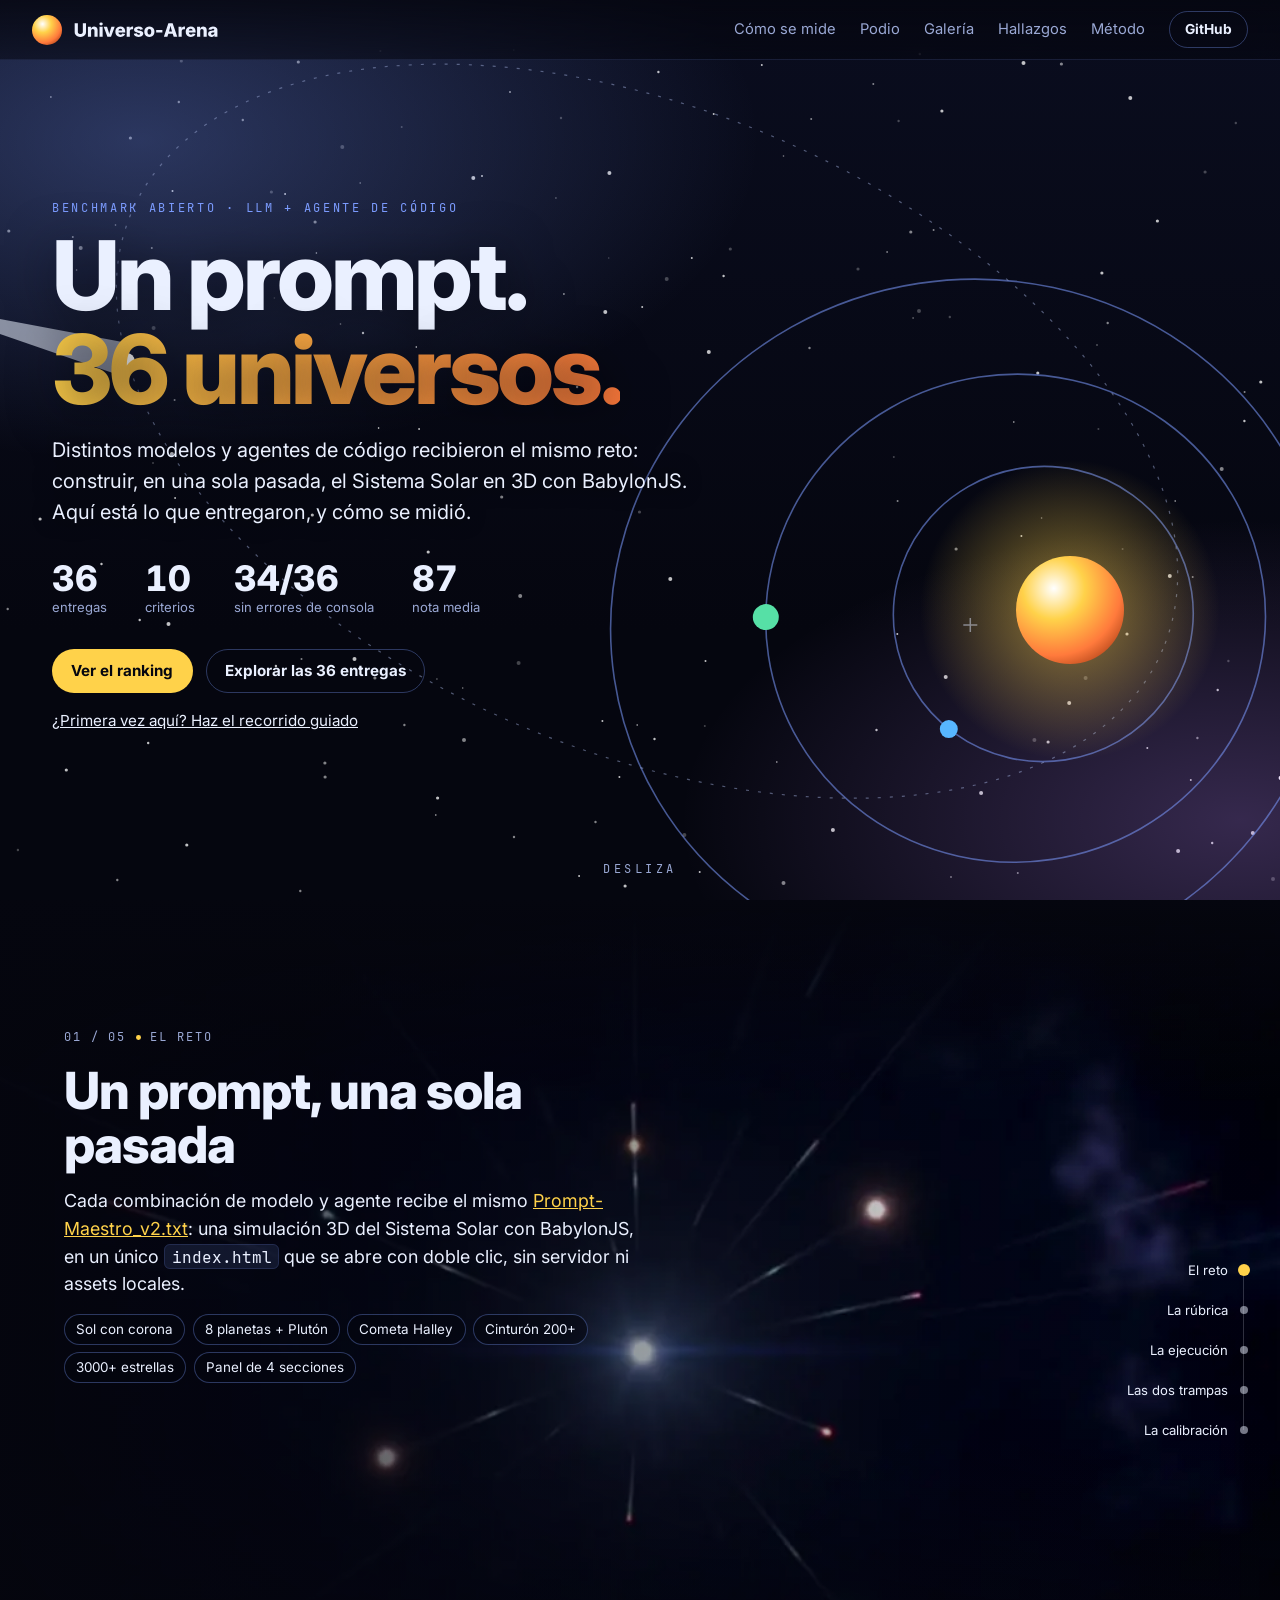
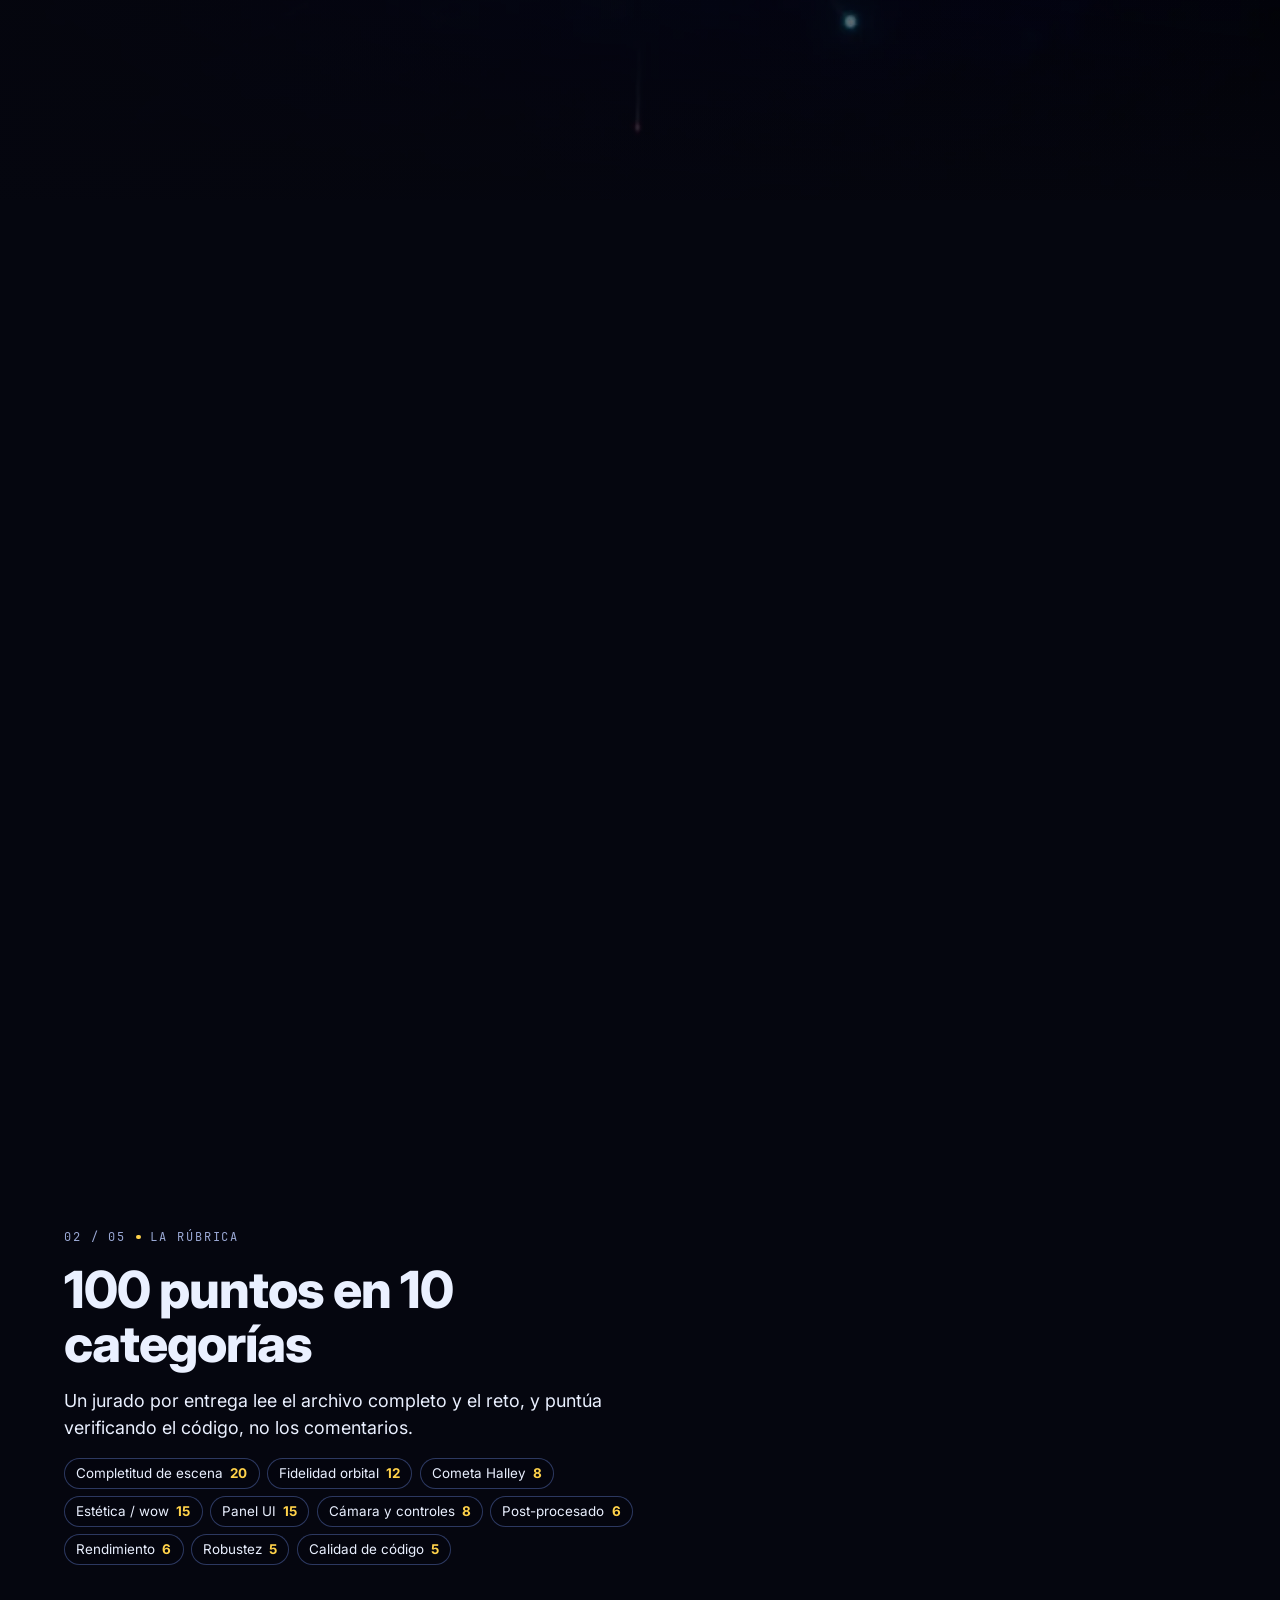
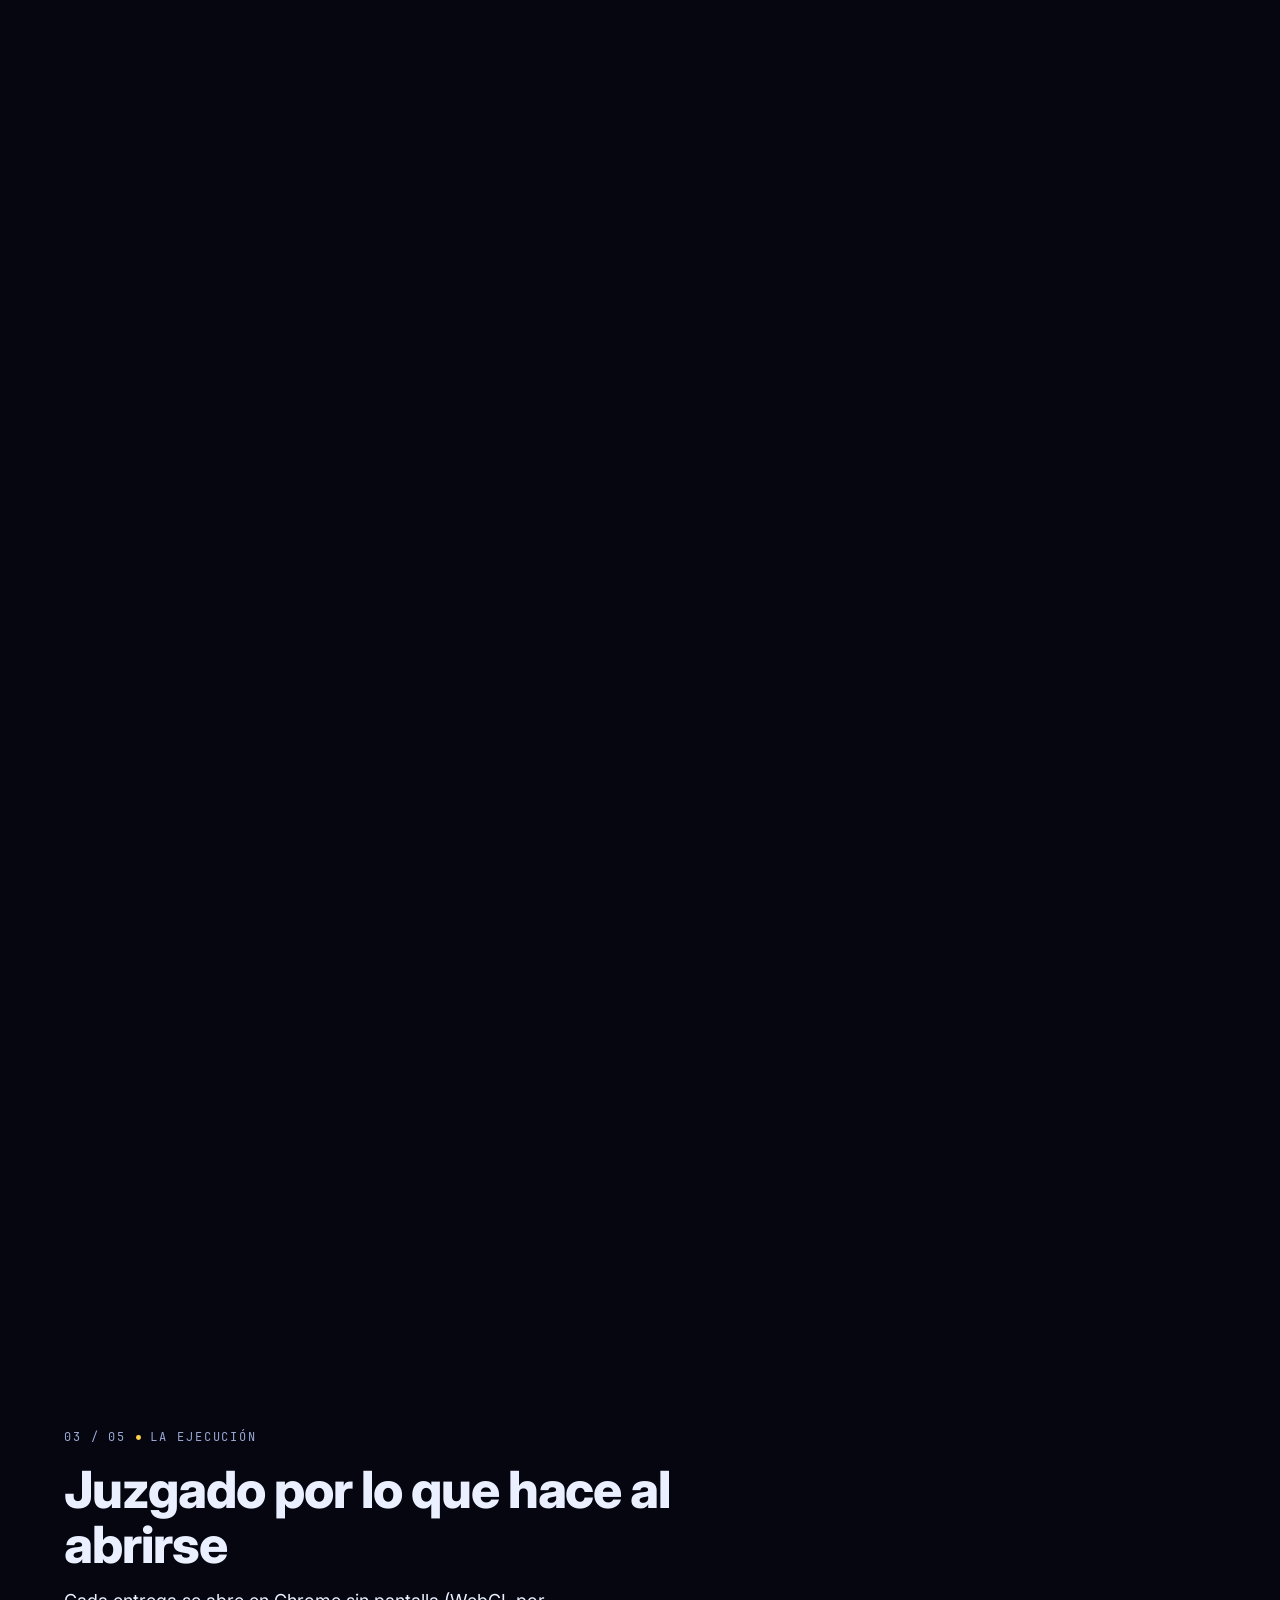
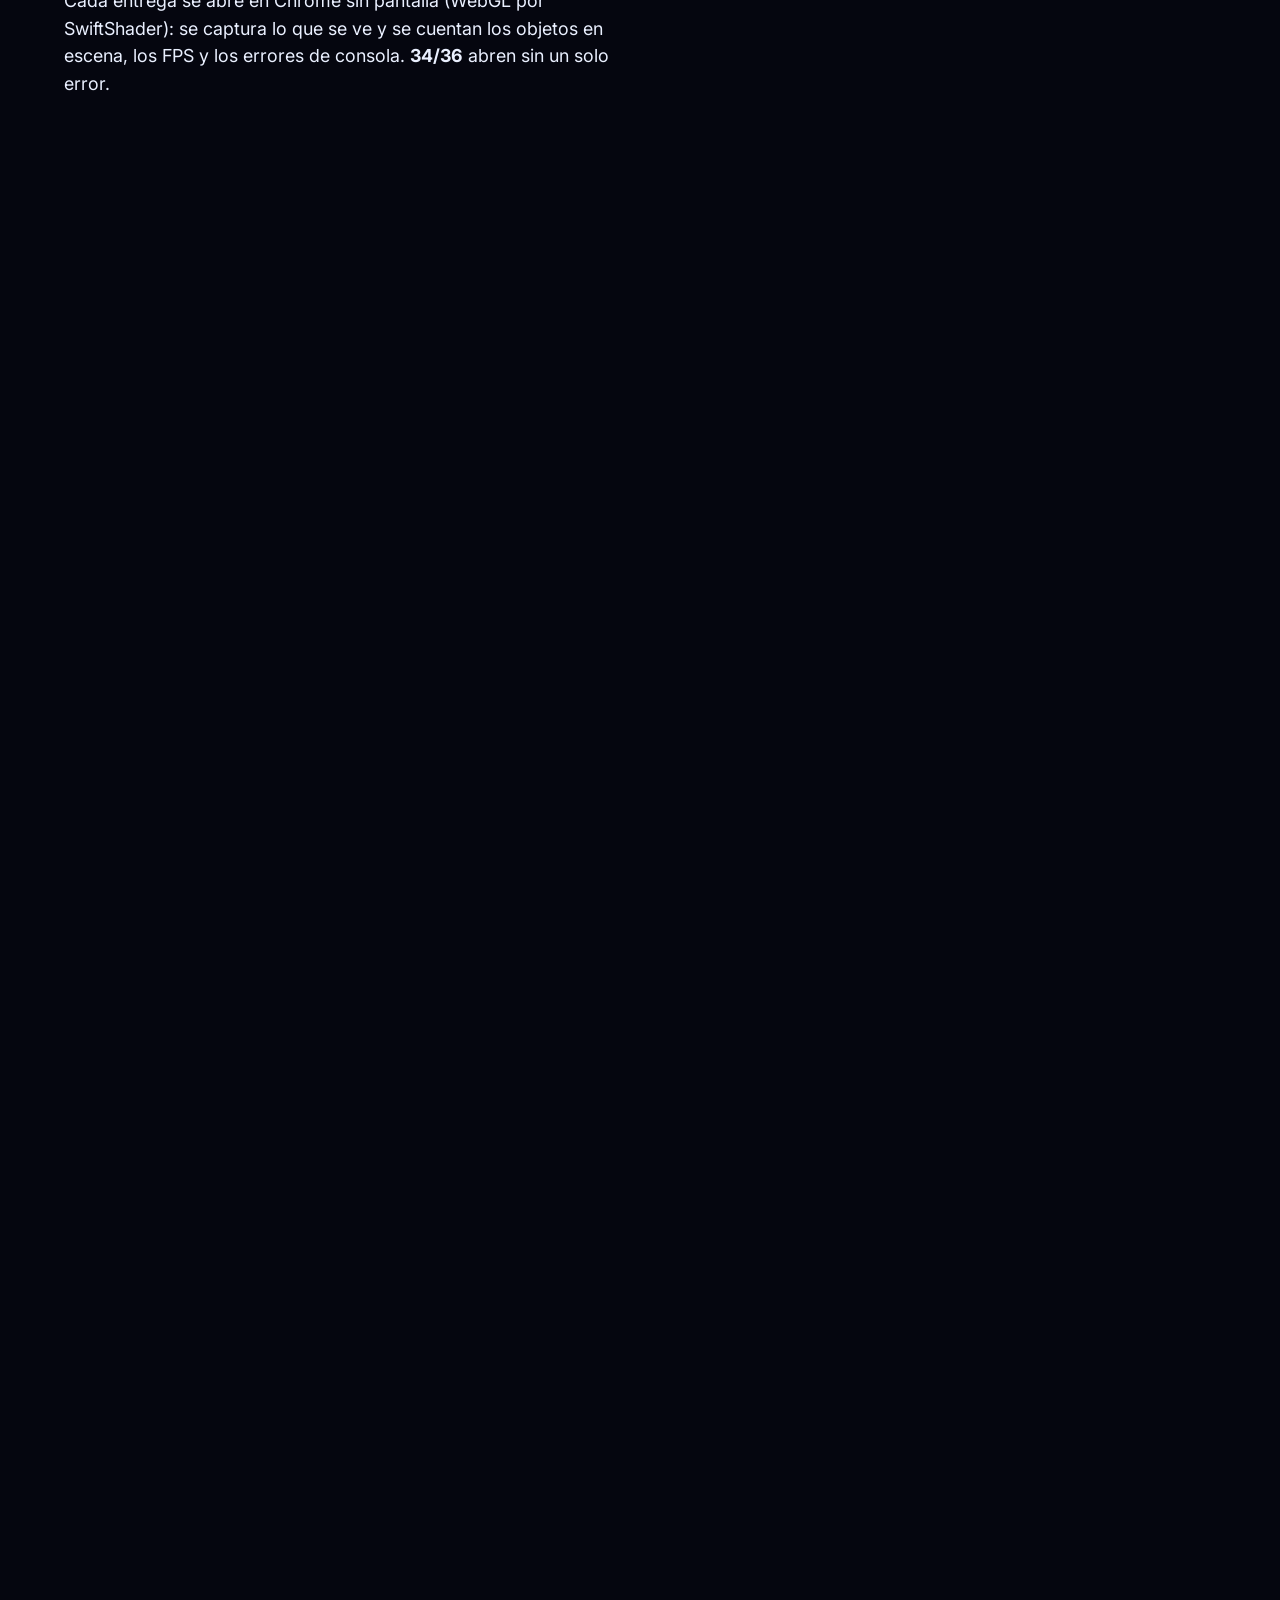
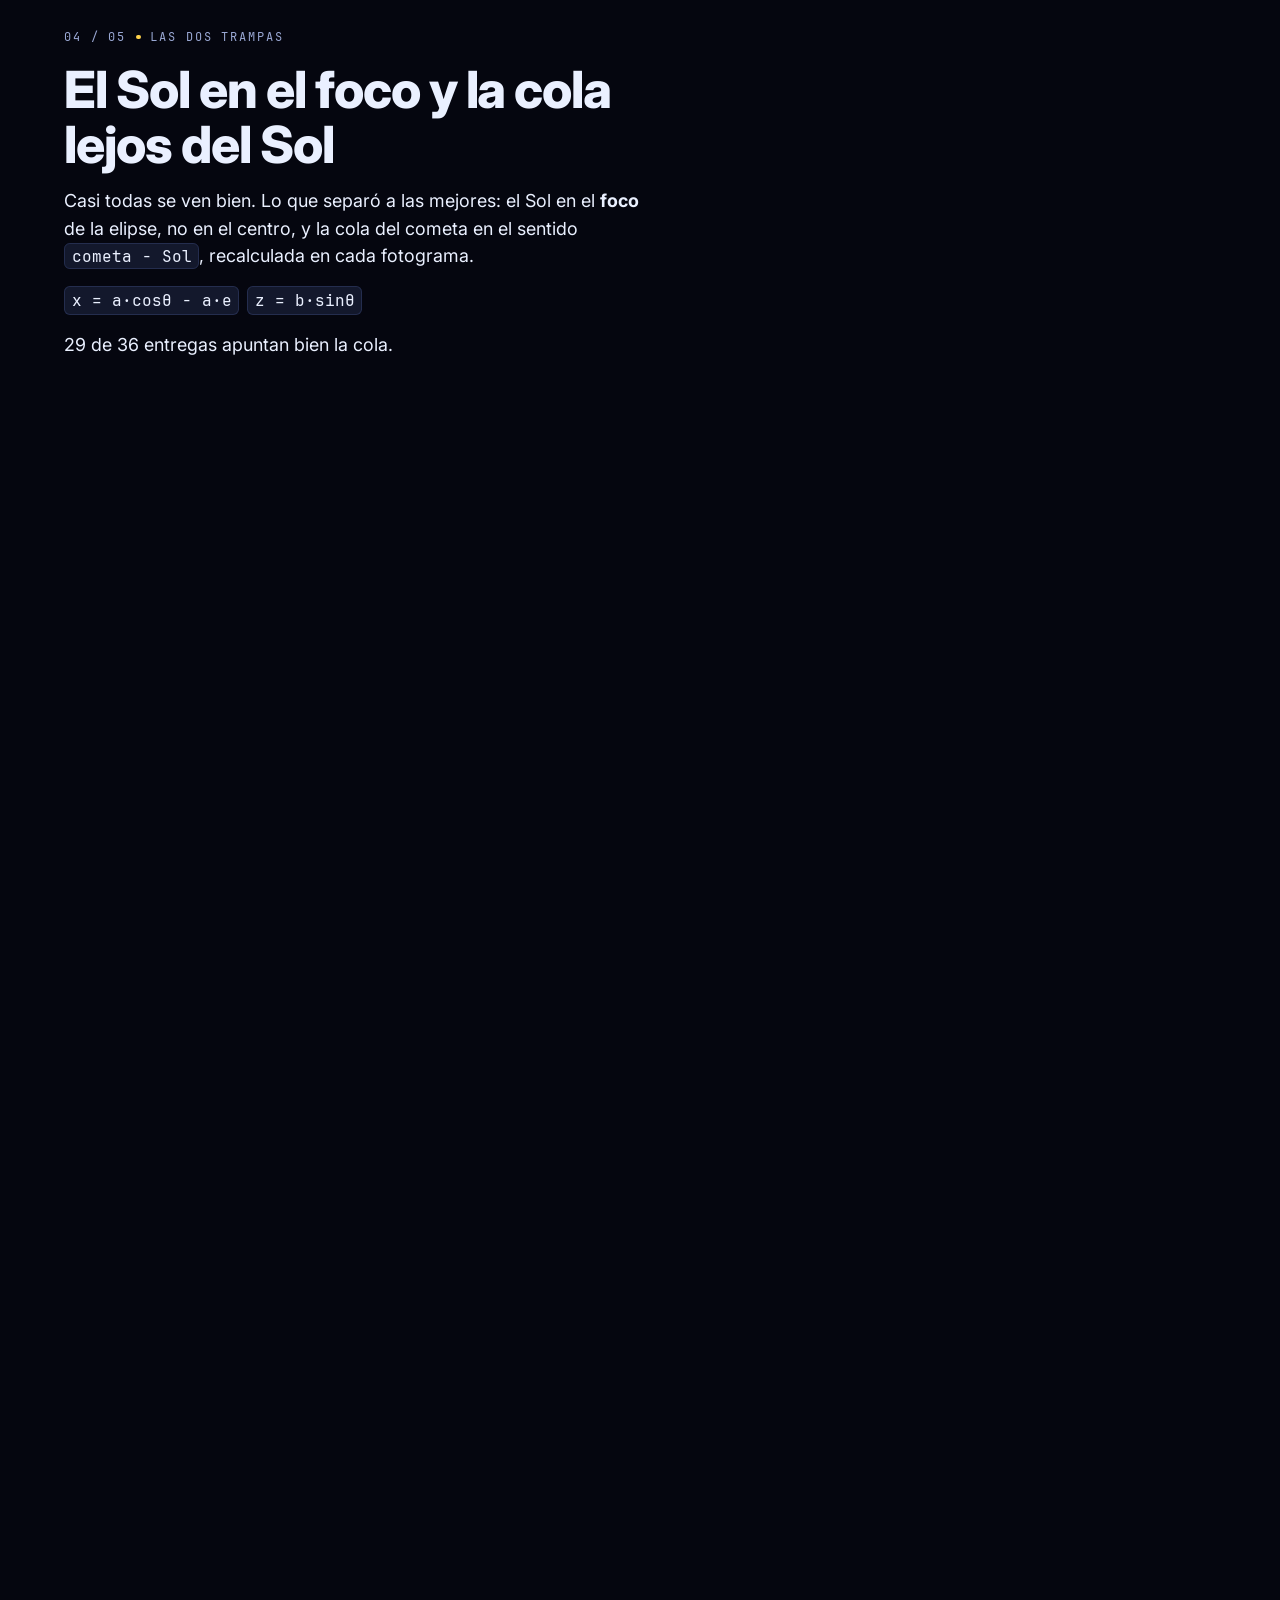
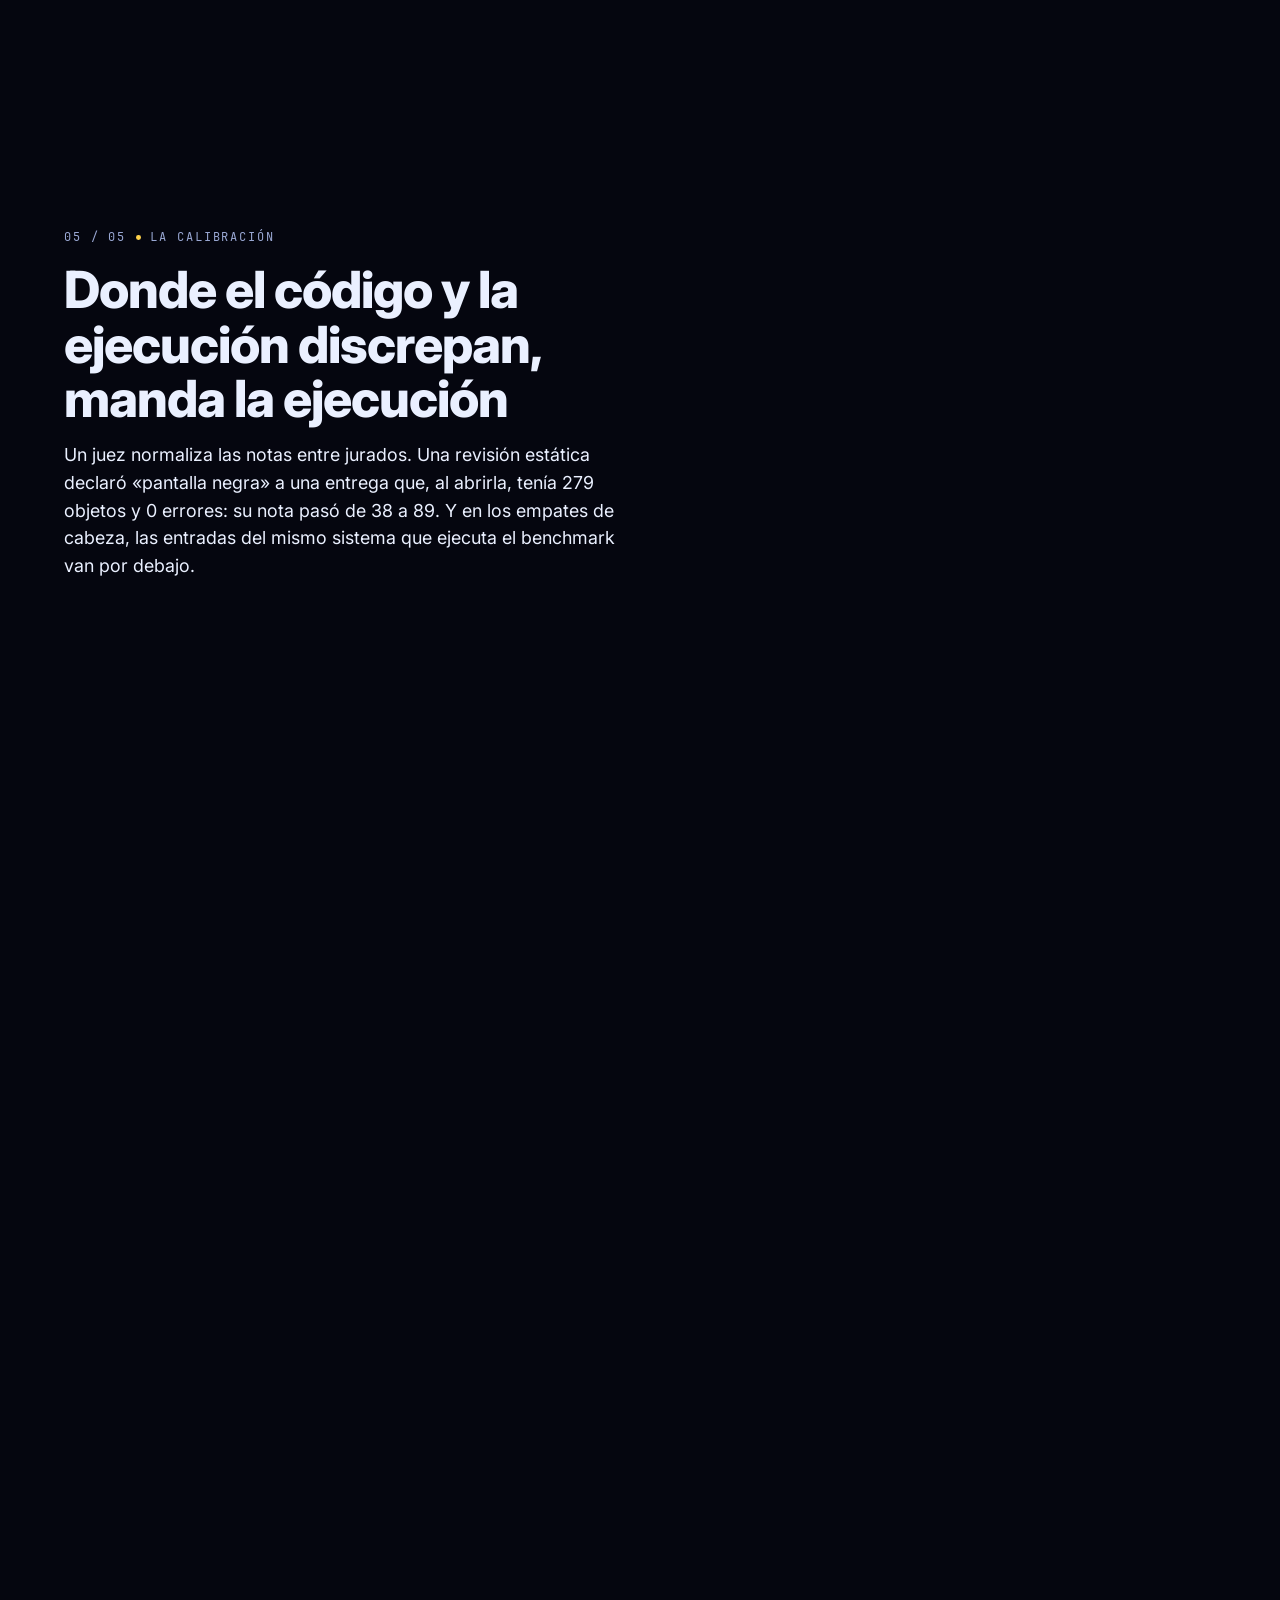
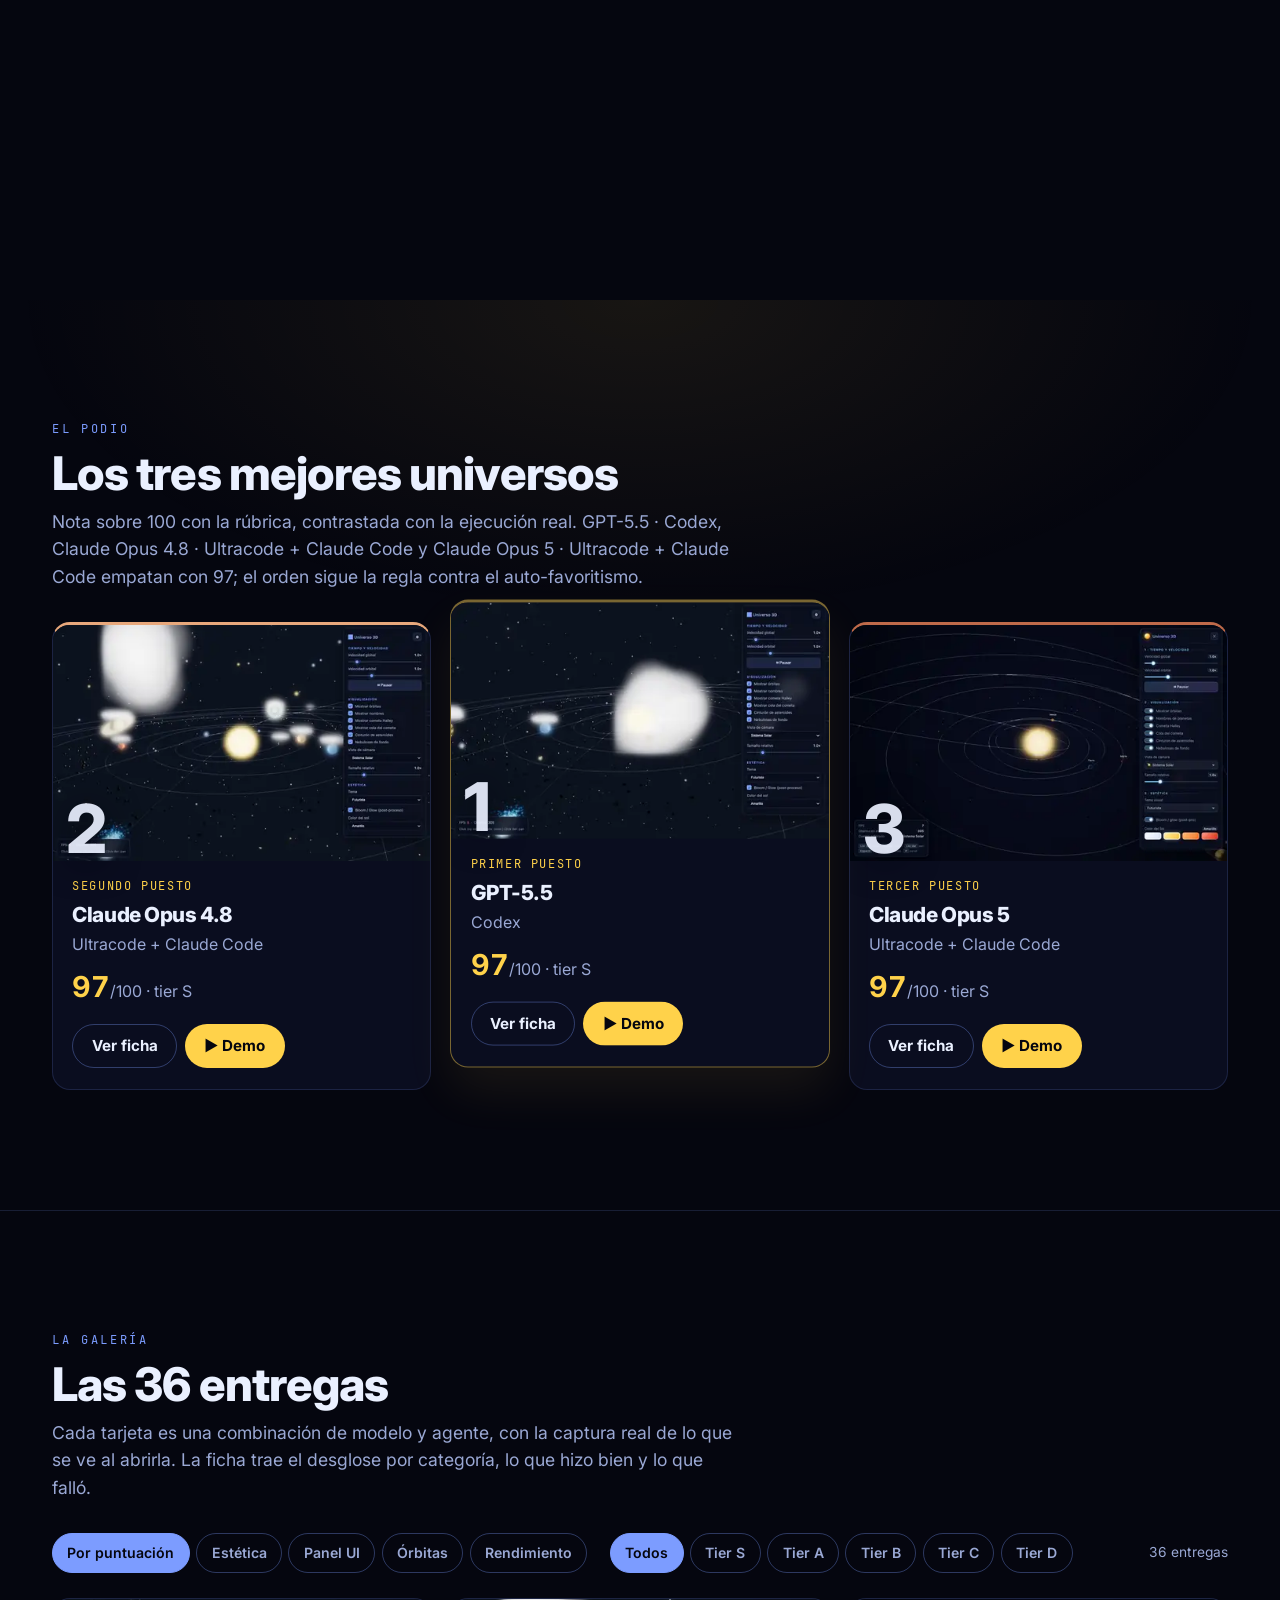
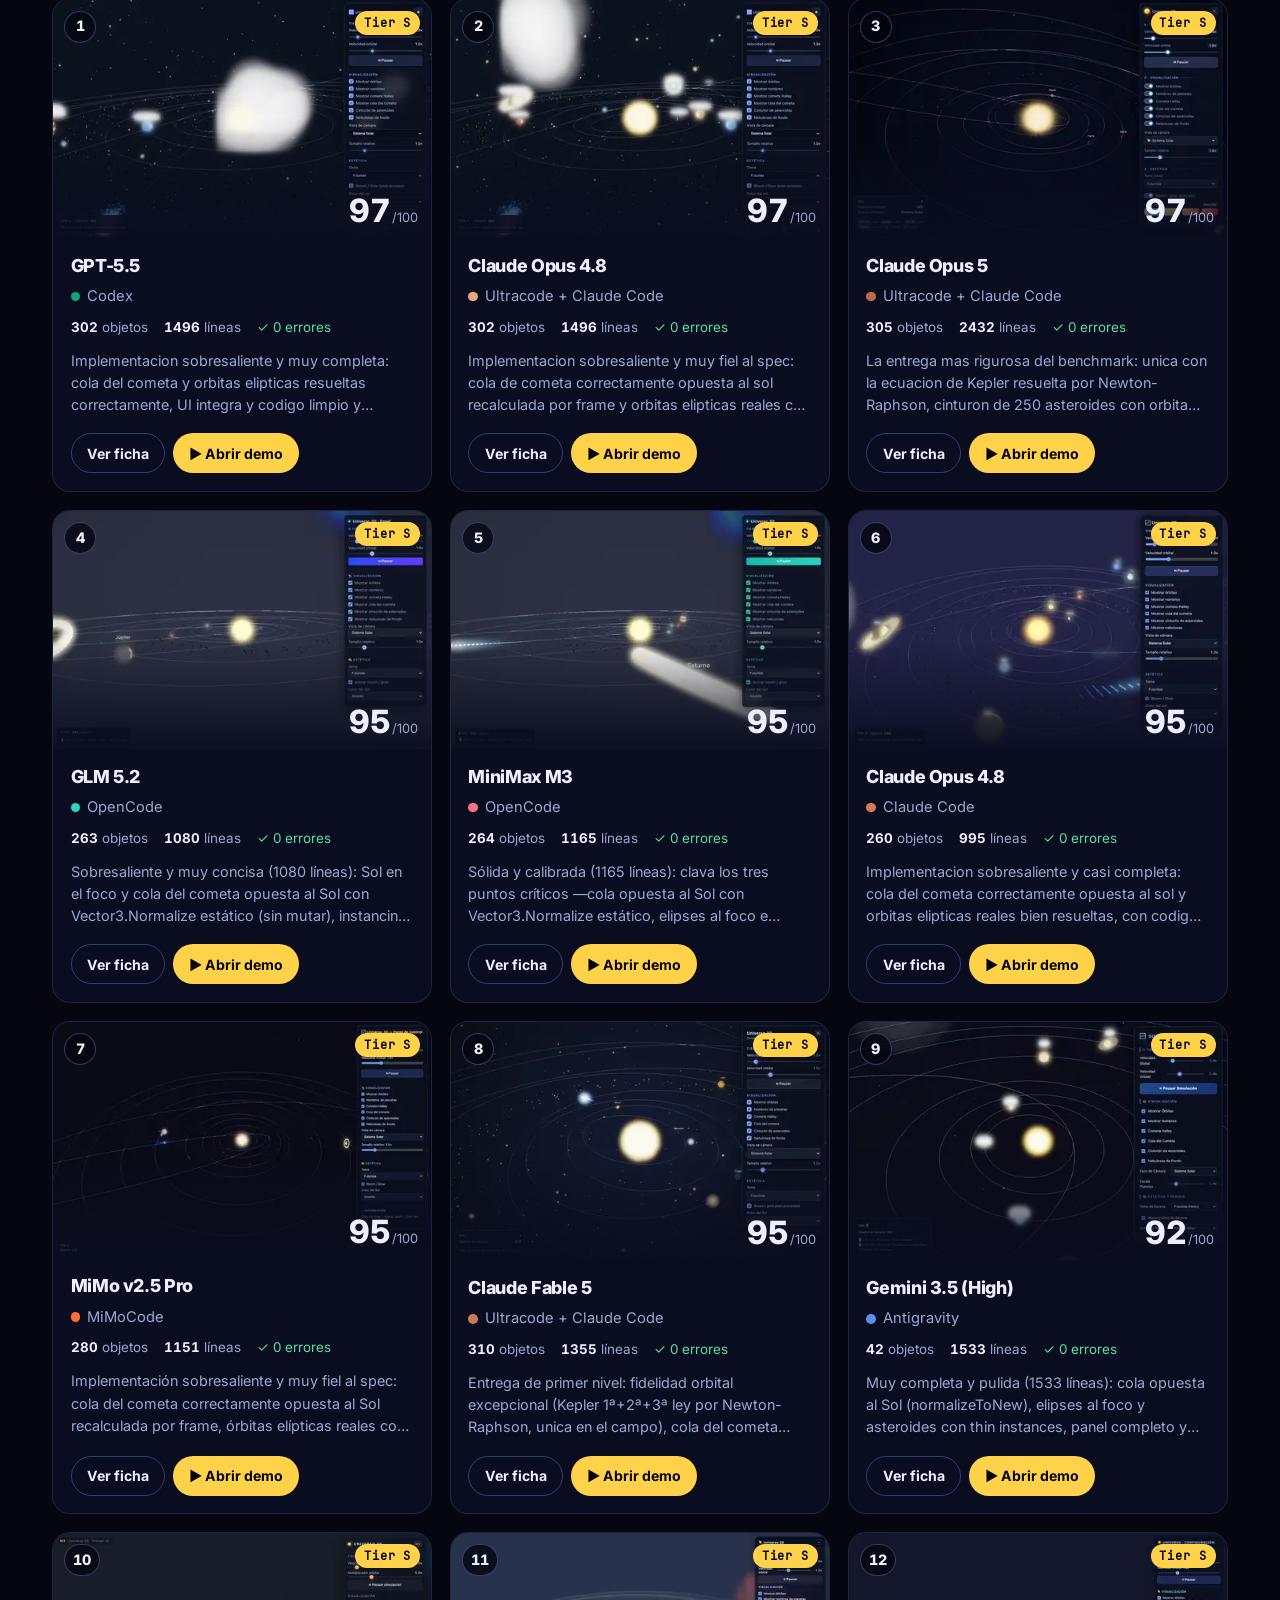
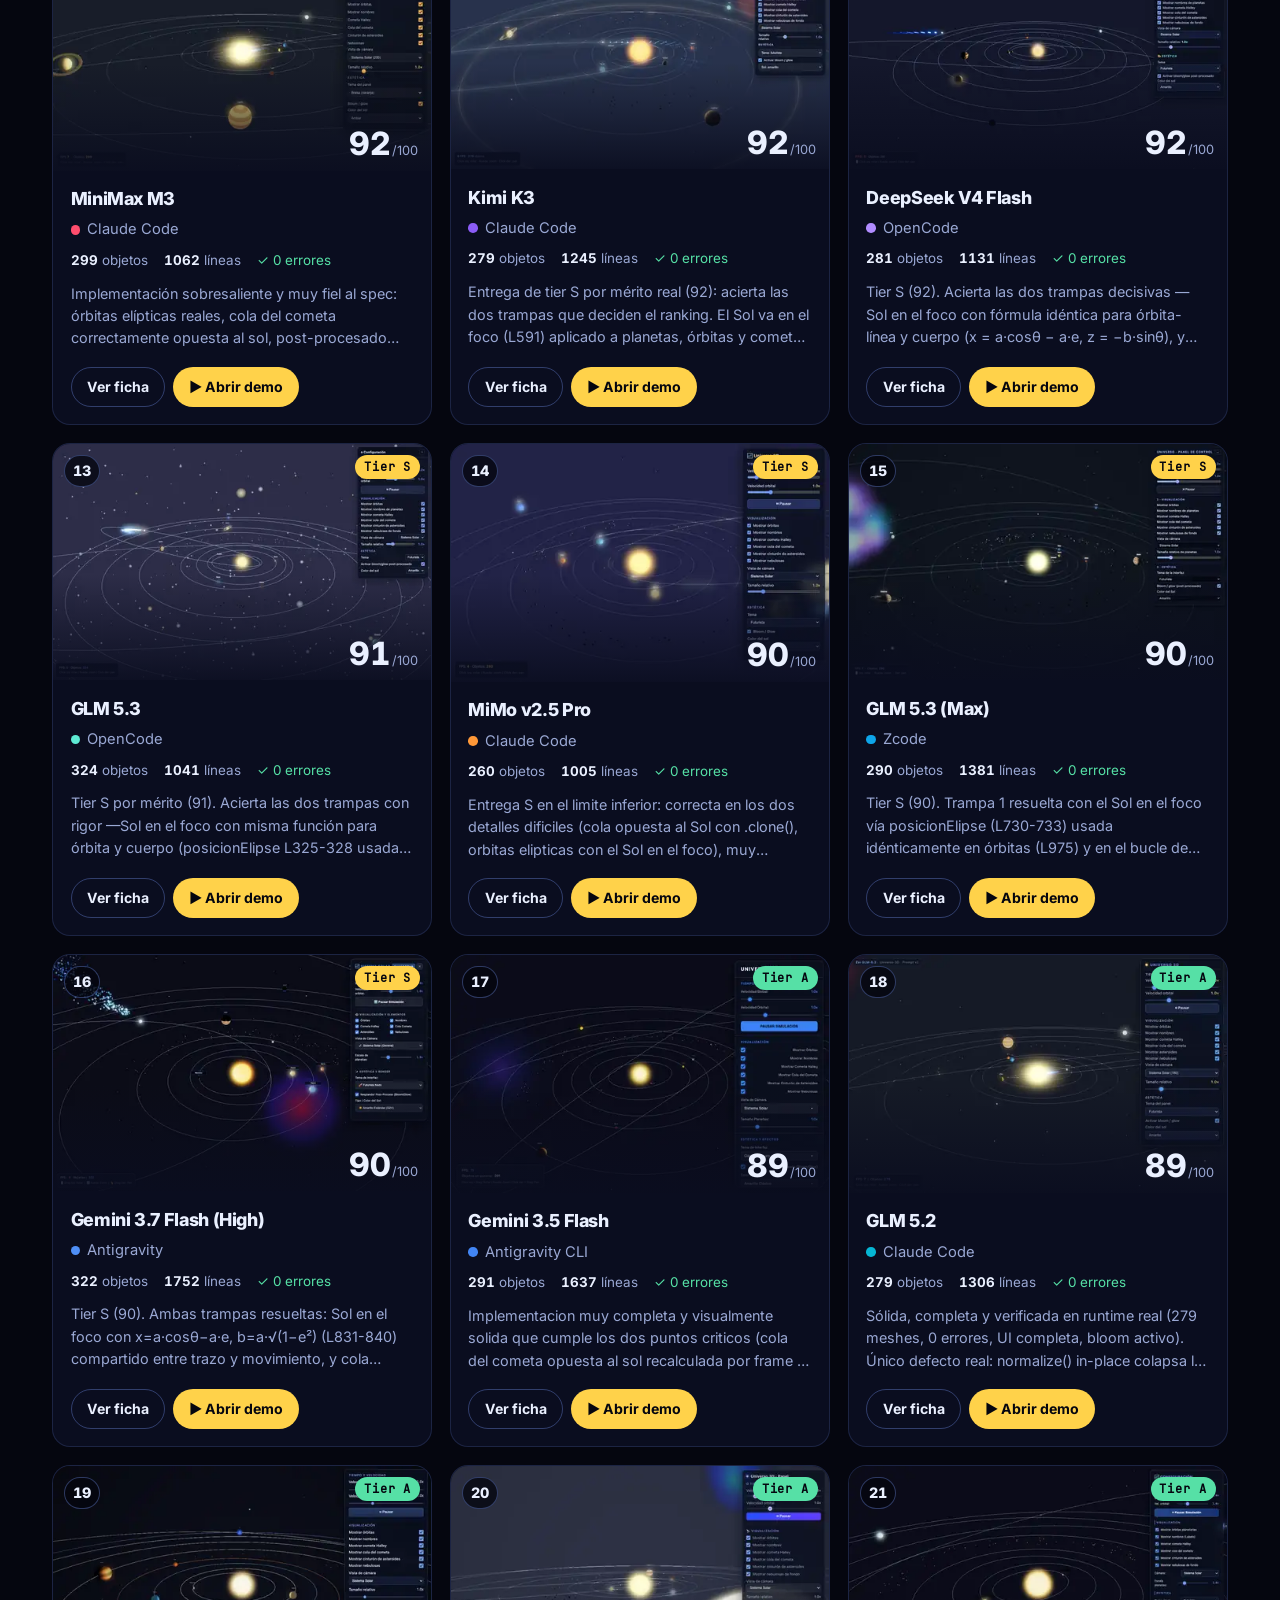
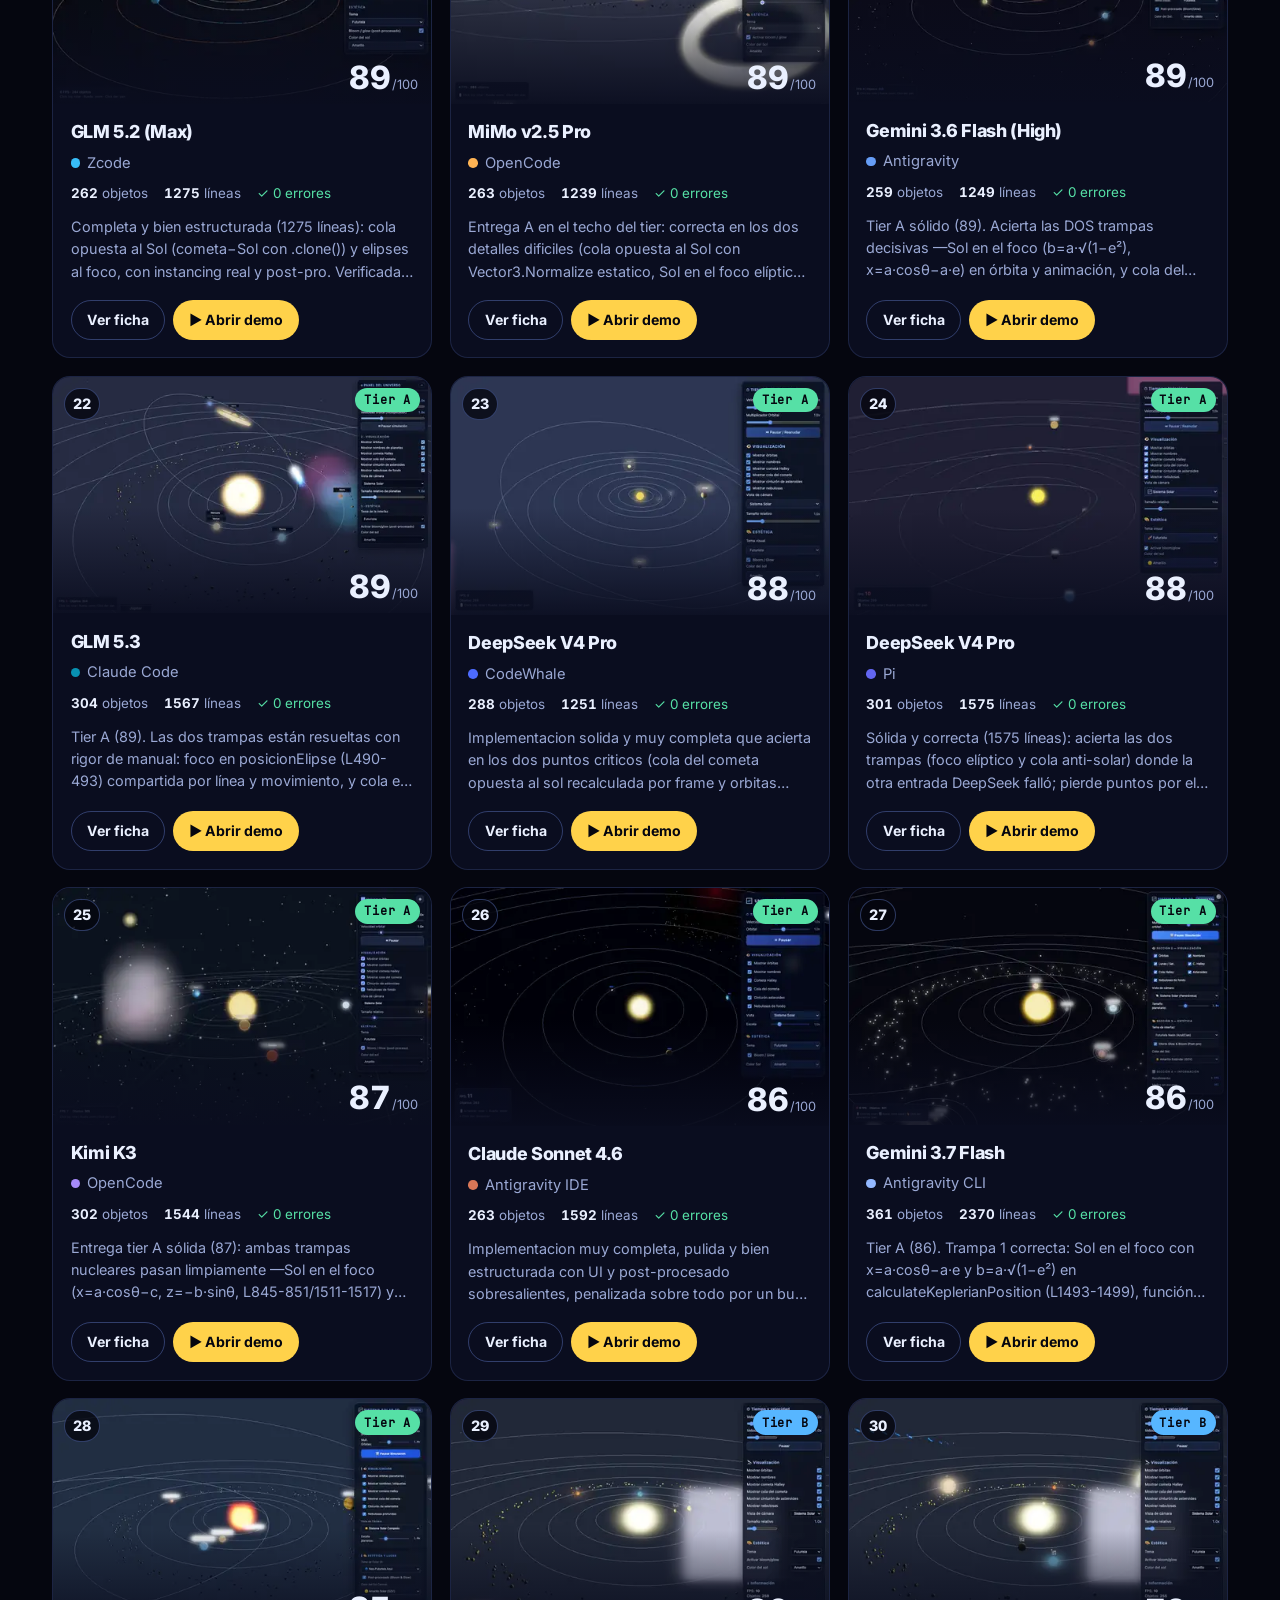
==== commit c8b9b706: "feat: recorrido guiado /conozca/ y «Seguridad comprobada» (kit confianza y recorrido) - Recorrido de" ====
--- a/index.html
+++ b/index.html
@@ -34,8 +34,10 @@
 <link rel="preload" href="assets/marca/fuentes/inter-var.woff2" as="font" type="font/woff2" crossorigin>
 <link rel="stylesheet" href="assets/marca/tokens-v1.css">
 <link rel="stylesheet" href="assets/hub/galeria.css">
+<link rel="stylesheet" href="kit-confianza/sc-seguridad.css">
 <script type="application/ld+json">{"@context":"https://schema.org","@graph":[{"@type":"WebSite","@id":"https://universo-arena.alexanderoviedofadul.dev/#website","url":"https://universo-arena.alexanderoviedofadul.dev/","name":"Universo-Arena","description":"Un mismo prompt, 36 combinaciones de LLM + agente de código. Benchmark abierto de simulaciones 3D del Sistema Solar con BabylonJS, juzgado por ejecución real.","inLanguage":"es","publisher":{"@type":"Person","name":"Alexander Oviedo Fadul","url":"https://alexanderoviedofadul.dev"}},{"@type":"Dataset","@id":"https://universo-arena.alexanderoviedofadul.dev/#dataset","name":"Universo-Arena · Benchmark LLM + Agente de Código","description":"Benchmark abierto: 36 combinaciones de LLM y agente de código implementan el mismo reto (una simulación 3D del Sistema Solar en BabylonJS, un único index.html autocontenido) y se puntúan con una rúbrica de 100 puntos, ejecución real en navegador y calibración.","url":"https://universo-arena.alexanderoviedofadul.dev/","license":"https://opensource.org/licenses/MIT","creator":{"@type":"Person","name":"Alexander Oviedo Fadul","url":"https://alexanderoviedofadul.dev"},"inLanguage":"es","isAccessibleForFree":true,"keywords":["benchmark LLM","agentes de código","BabylonJS","Sistema Solar 3D","evaluación de modelos de IA","WebGL"],"variableMeasured":["puntuación total (0-100)","tier","errores de consola","número de objetos 3D","FPS"],"distribution":[{"@type":"DataDownload","encodingFormat":"application/json","contentUrl":"https://universo-arena.alexanderoviedofadul.dev/assets/benchmark.json"},{"@type":"DataDownload","encodingFormat":"application/json","contentUrl":"https://universo-arena.alexanderoviedofadul.dev/assets/runtime.json"}]},{"@type":"ItemList","name":"Ranking Universo-Arena · LLM + Agente de Código","description":"Clasificación de 36 entregas (LLM + agente) por puntuación total.","numberOfItems":36,"itemListOrder":"https://schema.org/ItemListOrderDescending","itemListElement":[{"@type":"ListItem","position":1,"name":"GPT-5.5 · Codex","url":"https://universo-arena.alexanderoviedofadul.dev/codex-gpt-5.5/index.html"},{"@type":"ListItem","position":2,"name":"Claude Opus 4.8 · Ultracode + Claude Code","url":"https://universo-arena.alexanderoviedofadul.dev/Opus-4.8-Ultracode-Extension-Claude-Code/index.html"},{"@type":"ListItem","position":3,"name":"Claude Opus 5 · Ultracode + Claude Code","url":"https://universo-arena.alexanderoviedofadul.dev/Opus-5-Claude-Code-Ultracode/index.html"},{"@type":"ListItem","position":4,"name":"GLM 5.2 · OpenCode","url":"https://universo-arena.alexanderoviedofadul.dev/Opencode-GLM-5.2/index.html"},{"@type":"ListItem","position":5,"name":"MiniMax M3 · OpenCode","url":"https://universo-arena.alexanderoviedofadul.dev/Opencode-Minimax-M3/index.html"},{"@type":"ListItem","position":6,"name":"Claude Opus 4.8 · Claude Code","url":"https://universo-arena.alexanderoviedofadul.dev/Opus-4.8-Claude-Code/index.html"},{"@type":"ListItem","position":7,"name":"MiMo v2.5 Pro · MiMoCode","url":"https://universo-arena.alexanderoviedofadul.dev/Mimo-V2.5-Pro-MimoCode/index.html"},{"@type":"ListItem","position":8,"name":"Claude Fable 5 · Ultracode + Claude Code","url":"https://universo-arena.alexanderoviedofadul.dev/Fable-5-Claude-Code-Ultracode/index.html"},{"@type":"ListItem","position":9,"name":"Gemini 3.5 (High) · Antigravity","url":"https://universo-arena.alexanderoviedofadul.dev/Antigravity-Gemini-3.5-High/index.html"},{"@type":"ListItem","position":10,"name":"MiniMax M3 · Claude Code","url":"https://universo-arena.alexanderoviedofadul.dev/Minimax-M3-Claude-Code/index.html"},{"@type":"ListItem","position":11,"name":"Kimi K3 · Claude Code","url":"https://universo-arena.alexanderoviedofadul.dev/Kimi-K3-Claude-Code/index.html"},{"@type":"ListItem","position":12,"name":"DeepSeek V4 Flash · OpenCode","url":"https://universo-arena.alexanderoviedofadul.dev/Opencode-DeepSeek-V4-Flash/index.html"},{"@type":"ListItem","position":13,"name":"GLM 5.3 · OpenCode","url":"https://universo-arena.alexanderoviedofadul.dev/Opencode-GLM-5.3/index.html"},{"@type":"ListItem","position":14,"name":"MiMo v2.5 Pro · Claude Code","url":"https://universo-arena.alexanderoviedofadul.dev/Mimo-V2.5-Pro-Claude-Code/index.html"},{"@type":"ListItem","position":15,"name":"GLM 5.3 (Max) · Zcode","url":"https://universo-arena.alexanderoviedofadul.dev/Zcode-GML-5.3-Max/index.html"},{"@type":"ListItem","position":16,"name":"Gemini 3.7 Flash (High) · Antigravity","url":"https://universo-arena.alexanderoviedofadul.dev/Antigravity-Gemini-3.7-Flash-High/index.html"},{"@type":"ListItem","position":17,"name":"Gemini 3.5 Flash · Antigravity CLI","url":"https://universo-arena.alexanderoviedofadul.dev/Agy-Gemini-3.5-Flash-Antigravity-CLI/index.html"},{"@type":"ListItem","position":18,"name":"GLM 5.2 · Claude Code","url":"https://universo-arena.alexanderoviedofadul.dev/GLM-5.2-Claude-Code/index.html"},{"@type":"ListItem","position":19,"name":"GLM 5.2 (Max) · Zcode","url":"https://universo-arena.alexanderoviedofadul.dev/Zcode-GML-5.2-Max/index.html"},{"@type":"ListItem","position":20,"name":"MiMo v2.5 Pro · OpenCode","url":"https://universo-arena.alexanderoviedofadul.dev/Mimo-V2.5-Pro-OpenCode/index.html"},{"@type":"ListItem","position":21,"name":"Gemini 3.6 Flash (High) · Antigravity","url":"https://universo-arena.alexanderoviedofadul.dev/Antigravity-Gemini-3.6-Flash-High/index.html"},{"@type":"ListItem","position":22,"name":"GLM 5.3 · Claude Code","url":"https://universo-arena.alexanderoviedofadul.dev/GLM-5.3-Claude-Code/index.html"},{"@type":"ListItem","position":23,"name":"DeepSeek V4 Pro · CodeWhale","url":"https://universo-arena.alexanderoviedofadul.dev/codewhale-deepseek-v4-pro/index.html"},{"@type":"ListItem","position":24,"name":"DeepSeek V4 Pro · Pi","url":"https://universo-arena.alexanderoviedofadul.dev/Pi-DeepSeek-v4-pro/index.html"},{"@type":"ListItem","position":25,"name":"Kimi K3 · OpenCode","url":"https://universo-arena.alexanderoviedofadul.dev/Kimi-K3-Open-Code/index.html"},{"@type":"ListItem","position":26,"name":"Claude Sonnet 4.6 · Antigravity IDE","url":"https://universo-arena.alexanderoviedofadul.dev/Claude-Sonnet-4.6-Antigravity-IDE/index.html"},{"@type":"ListItem","position":27,"name":"Gemini 3.7 Flash · Antigravity CLI","url":"https://universo-arena.alexanderoviedofadul.dev/Agy-Gemini-3.7-Flash-Antigravity-CLI/index.html"},{"@type":"ListItem","position":28,"name":"Gemini 3.6 Flash · Antigravity CLI","url":"https://universo-arena.alexanderoviedofadul.dev/Agy-Gemini-3.6-Flash-Antigravity-CLI/index.html"},{"@type":"ListItem","position":29,"name":"Kimi K2.7 · Claude Code","url":"https://universo-arena.alexanderoviedofadul.dev/Kimi-k.7-code-Claude-Code/index.html"},{"@type":"ListItem","position":30,"name":"Kimi K2.7 · Kimi Code CLI","url":"https://universo-arena.alexanderoviedofadul.dev/kimi-k2.7-code-Kimi-Code-CLI/index.html"},{"@type":"ListItem","position":31,"name":"MiniMax M3 · mini-agent","url":"https://universo-arena.alexanderoviedofadul.dev/mini-agent-MiniMax-M3/index.html"},{"@type":"ListItem","position":32,"name":"GPT-5.6 Terra · Codex","url":"https://universo-arena.alexanderoviedofadul.dev/codex-gpt-5.6-terra/index.html"},{"@type":"ListItem","position":33,"name":"DeepSeek V4 Pro · Pi Coding Agent","url":"https://universo-arena.alexanderoviedofadul.dev/deepseek-v4-pro-Pi-Coding-Agent/index.html"},{"@type":"ListItem","position":34,"name":"Claude Opus 4.6 · Antigravity","url":"https://universo-arena.alexanderoviedofadul.dev/Antigravity-Claude-Opus-4.6/index.html"},{"@type":"ListItem","position":35,"name":"Devstral · Vibe","url":"https://universo-arena.alexanderoviedofadul.dev/vibe-devstral/index.html"},{"@type":"ListItem","position":36,"name":"Z.ai GLM 5.2 · Claude Code","url":"https://universo-arena.alexanderoviedofadul.dev/Zai-GLM-5.2-Claude-Code/index.html"}]},{"@type":"FAQPage","mainEntity":[{"@type":"Question","name":"¿Qué es Universo-Arena?","acceptedAnswer":{"@type":"Answer","text":"Un benchmark abierto donde 36 combinaciones de LLM + agente de código implementan el mismo reto: una simulación 3D del Sistema Solar en BabylonJS, como un único index.html autocontenido. Cada entrega se puntúa con una rúbrica de 100 puntos y se ejecuta en un navegador real."}},{"@type":"Question","name":"¿Qué combinación obtuvo la mejor puntuación?","acceptedAnswer":{"@type":"Answer","text":"GPT-5.5 · Codex, Claude Opus 4.8 · Ultracode + Claude Code y Claude Opus 5 · Ultracode + Claude Code empatan en cabeza con 97/100 (tier S). En los empates, las entradas hechas por el mismo sistema que ejecuta el benchmark van por debajo."}},{"@type":"Question","name":"¿Cómo se evalúa cada entrega?","acceptedAnswer":{"@type":"Answer","text":"Con tres señales: una rúbrica de 10 categorías (100 puntos), la ejecución real en Chrome sin pantalla —objetos 3D, FPS y errores de consola— y una calibración que, cuando la lectura del código y la ejecución discrepan, se queda con la ejecución."}},{"@type":"Question","name":"¿El benchmark es reproducible y de código abierto?","acceptedAnswer":{"@type":"Answer","text":"Sí, con licencia MIT: el código de cada entrega y los datos crudos (benchmark.json y runtime.json) están en GitHub, y el arnés de captura está documentado en docs/harness.md. El script del arnés no vive en el repositorio."}}]}]}</script>
 <script src="assets/hub/galeria.js" defer></script>
+<script src="kit-confianza/sc-seguridad.js" defer></script>
 </head>
 <body>
 <a class="saltar" href="#principal">Saltar al contenido</a>
@@ -45,8 +47,8 @@
   <a class="cab-gh" href="https://github.com/alexanderoviedofadul/Universo-Arena" target="_blank" rel="noopener">GitHub<span class="sr"> (nueva pestaña)</span></a>
 </header>
 <main id="principal" tabindex="-1">
-<section class="hero" data-hero aria-labelledby="hero-tit"><div class="hero-fondo" aria-hidden="true"><svg class="hero-capa" data-capa="0" viewBox="0 0 1600 900" preserveAspectRatio="xMidYMid slice" aria-hidden="true"><defs><linearGradient id="h-g" x1="0" y1="0" x2="0" y2="1"><stop offset="0" stop-color="#0A0D1F"/><stop offset=".7" stop-color="#05060F"/><stop offset="1" stop-color="#05060F"/></linearGradient><radialGradient id="h-o" cx=".5" cy=".5" r=".5"><stop offset="0" stop-color="#7C9CFF" stop-opacity=".30"/><stop offset="1" stop-color="#7C9CFF" stop-opacity="0"/></radialGradient><radialGradient id="h-n" cx=".5" cy=".5" r=".5"><stop offset="0" stop-color="#C08BFF" stop-opacity=".26"/><stop offset="1" stop-color="#C08BFF" stop-opacity="0"/></radialGradient><radialGradient id="h-s" cx=".5" cy=".5" r=".5"><stop offset="0" stop-color="#FFD24A" stop-opacity=".55"/><stop offset="1" stop-color="#FFD24A" stop-opacity="0"/></radialGradient></defs><rect width="1600" height="900" fill="url(#h-g)"/><path d="M176.7 850a1.2 1.2 0 1 0 2.4 0a1.2 1.2 0 1 0 -2.4 0M78.6 796a0.8 0.8 0 1 0 1.6 0a0.8 0.8 0 1 0 -1.6 0M863.8 726a1 1 0 1 0 2 0a1 1 0 1 0 -2 0M339.7 61a1.6 1.6 0 1 0 3.2 0a1.6 1.6 0 1 0 -3.2 0M1394.6 123a1.2 1.2 0 1 0 2.4 0a1.2 1.2 0 1 0 -2.4 0M1579.2 180a1.6 1.6 0 1 0 3.2 0a1.6 1.6 0 1 0 -3.2 0M311.6 328a2 2 0 1 0 4 0a2 2 0 1 0 -4 0M144.3 824a2 2 0 1 0 4 0a2 2 0 1 0 -4 0M1057.4 121a1.2 1.2 0 1 0 2.4 0a1.2 1.2 0 1 0 -2.4 0M70.0 681a2 2 0 1 0 4 0a2 2 0 1 0 -4 0M1052.8 457a1 1 0 1 0 2 0a1 1 0 1 0 -2 0M1192.4 740a2 2 0 1 0 4 0a2 2 0 1 0 -4 0M1542.9 106a1.6 1.6 0 1 0 3.2 0a1.6 1.6 0 1 0 -3.2 0M714.9 198a1 1 0 1 0 2 0a1 1 0 1 0 -2 0M767.9 258a0.8 0.8 0 1 0 1.6 0a0.8 0.8 0 1 0 -1.6 0M429.8 192a1.6 1.6 0 1 0 3.2 0a1.6 1.6 0 1 0 -3.2 0M842.4 835a2 2 0 1 0 4 0a2 2 0 1 0 -4 0M560.7 127a1 1 0 1 0 2 0a1 1 0 1 0 -2 0M797.9 512a1.6 1.6 0 1 0 3.2 0a1.6 1.6 0 1 0 -3.2 0M539.6 310a1.6 1.6 0 1 0 3.2 0a1.6 1.6 0 1 0 -3.2 0M1257.4 429a1 1 0 1 0 2 0a1 1 0 1 0 -2 0M745.3 379a2 2 0 1 0 4 0a2 2 0 1 0 -4 0M433.6 298a0.8 0.8 0 1 0 1.6 0a0.8 0.8 0 1 0 -1.6 0M888.7 249a1.6 1.6 0 1 0 3.2 0a1.6 1.6 0 1 0 -3.2 0M312.0 463a1 1 0 1 0 2 0a1 1 0 1 0 -2 0M824.7 279a2 2 0 1 0 4 0a2 2 0 1 0 -4 0M1363.5 172a1.6 1.6 0 1 0 3.2 0a1.6 1.6 0 1 0 -3.2 0M1243.6 678a2 2 0 1 0 4 0a2 2 0 1 0 -4 0M500.3 147a2 2 0 1 0 4 0a2 2 0 1 0 -4 0M676.6 663a2 2 0 1 0 4 0a2 2 0 1 0 -4 0M1108.6 317a1.2 1.2 0 1 0 2.4 0a1.2 1.2 0 1 0 -2.4 0M719.8 118a1.2 1.2 0 1 0 2.4 0a1.2 1.2 0 1 0 -2.4 0M1077.0 311a2 2 0 1 0 4 0a2 2 0 1 0 -4 0M1431.0 879a2 2 0 1 0 4 0a2 2 0 1 0 -4 0M1016.4 269a1.6 1.6 0 1 0 3.2 0a1.6 1.6 0 1 0 -3.2 0M1281.6 549a1 1 0 1 0 2 0a1 1 0 1 0 -2 0M595.9 679a1 1 0 1 0 2 0a1 1 0 1 0 -2 0M1387.2 661a1.2 1.2 0 1 0 2.4 0a1.2 1.2 0 1 0 -2.4 0" fill="#FFFFFF" opacity="0.25"/><path d="M735.9 387a1.2 1.2 0 1 0 2.4 0a1.2 1.2 0 1 0 -2.4 0M456.7 62a1.6 1.6 0 1 0 3.2 0a1.6 1.6 0 1 0 -3.2 0M1032.3 84a1 1 0 1 0 2 0a1 1 0 1 0 -2 0M1525.1 864a1 1 0 1 0 2 0a1 1 0 1 0 -2 0M401.6 120a1.2 1.2 0 1 0 2.4 0a1.2 1.2 0 1 0 -2.4 0M1403.6 392a1 1 0 1 0 2 0a1 1 0 1 0 -2 0M167.2 231a1.6 1.6 0 1 0 3.2 0a1.6 1.6 0 1 0 -3.2 0M274.7 225a0.8 0.8 0 1 0 1.6 0a0.8 0.8 0 1 0 -1.6 0M532.0 364a0.8 0.8 0 1 0 1.6 0a0.8 0.8 0 1 0 -1.6 0M1564.2 659a2 2 0 1 0 4 0a2 2 0 1 0 -4 0M1266.5 323a1.2 1.2 0 1 0 2.4 0a1.2 1.2 0 1 0 -2.4 0M678.2 596a2 2 0 1 0 4 0a2 2 0 1 0 -4 0M571.2 210a1.6 1.6 0 1 0 3.2 0a1.6 1.6 0 1 0 -3.2 0M1072.3 318a0.8 0.8 0 1 0 1.6 0a0.8 0.8 0 1 0 -1.6 0M672.8 837a1.2 1.2 0 1 0 2.4 0a1.2 1.2 0 1 0 -2.4 0M337.6 102a1.2 1.2 0 1 0 2.4 0a1.2 1.2 0 1 0 -2.4 0M473.5 222a1.6 1.6 0 1 0 3.2 0a1.6 1.6 0 1 0 -3.2 0M64.2 535a1.2 1.2 0 1 0 2.4 0a1.2 1.2 0 1 0 -2.4 0M499.7 324a0.8 0.8 0 1 0 1.6 0a0.8 0.8 0 1 0 -1.6 0M1356.2 738a1.2 1.2 0 1 0 2.4 0a1.2 1.2 0 1 0 -2.4 0M271.2 251a2 2 0 1 0 4 0a2 2 0 1 0 -4 0M130.0 441a2 2 0 1 0 4 0a2 2 0 1 0 -4 0M722.9 294a1 1 0 1 0 2 0a1 1 0 1 0 -2 0M1489.1 559a1.2 1.2 0 1 0 2.4 0a1.2 1.2 0 1 0 -2.4 0M333.6 400a1 1 0 1 0 2 0a1 1 0 1 0 -2 0M235.8 270a0.8 0.8 0 1 0 1.6 0a0.8 0.8 0 1 0 -1.6 0M483.5 777a1.6 1.6 0 1 0 3.2 0a1.6 1.6 0 1 0 -3.2 0M941.5 883a2 2 0 1 0 4 0a2 2 0 1 0 -4 0M563.2 725a1.2 1.2 0 1 0 2.4 0a1.2 1.2 0 1 0 -2.4 0M1485.3 675a1.6 1.6 0 1 0 3.2 0a1.6 1.6 0 1 0 -3.2 0M62.1 373a0.8 0.8 0 1 0 1.6 0a0.8 0.8 0 1 0 -1.6 0M459.1 891a1.2 1.2 0 1 0 2.4 0a1.2 1.2 0 1 0 -2.4 0M1069.2 232a1.6 1.6 0 1 0 3.2 0a1.6 1.6 0 1 0 -3.2 0M519.4 183a0.8 0.8 0 1 0 1.6 0a0.8 0.8 0 1 0 -1.6 0M1056.6 501a1 1 0 1 0 2 0a1 1 0 1 0 -2 0M582.8 377a1.6 1.6 0 1 0 3.2 0a1.6 1.6 0 1 0 -3.2 0M1114.5 549a1.6 1.6 0 1 0 3.2 0a1.6 1.6 0 1 0 -3.2 0M1256.2 345a0.8 0.8 0 1 0 1.6 0a0.8 0.8 0 1 0 -1.6 0M616.1 395a2 2 0 1 0 4 0a2 2 0 1 0 -4 0M68.7 684a1 1 0 1 0 2 0a1 1 0 1 0 -2 0M1092.6 230a1 1 0 1 0 2 0a1 1 0 1 0 -2 0M288.8 138a1.6 1.6 0 1 0 3.2 0a1.6 1.6 0 1 0 -3.2 0M1176.8 873a1 1 0 1 0 2 0a1 1 0 1 0 -2 0M276.1 880a1.2 1.2 0 1 0 2.4 0a1.2 1.2 0 1 0 -2.4 0M1351.7 577a1 1 0 1 0 2 0a1 1 0 1 0 -2 0M310.8 248a1 1 0 1 0 2 0a1 1 0 1 0 -2 0M660.1 497a1.6 1.6 0 1 0 3.2 0a1.6 1.6 0 1 0 -3.2 0M757.2 457a1.2 1.2 0 1 0 2.4 0a1.2 1.2 0 1 0 -2.4 0M622.0 740a2 2 0 1 0 4 0a2 2 0 1 0 -4 0M3.6 409a0.8 0.8 0 1 0 1.6 0a0.8 0.8 0 1 0 -1.6 0M1379.7 469a2 2 0 1 0 4 0a2 2 0 1 0 -4 0M1488.0 487a0.8 0.8 0 1 0 1.6 0a0.8 0.8 0 1 0 -1.6 0M1558.2 659a1.6 1.6 0 1 0 3.2 0a1.6 1.6 0 1 0 -3.2 0M1559.9 106a1.6 1.6 0 1 0 3.2 0a1.6 1.6 0 1 0 -3.2 0M231.8 237a1 1 0 1 0 2 0a1 1 0 1 0 -2 0M483.3 763a1.6 1.6 0 1 0 3.2 0a1.6 1.6 0 1 0 -3.2 0M26.0 789a2 2 0 1 0 4 0a2 2 0 1 0 -4 0M1523.6 284a1 1 0 1 0 2 0a1 1 0 1 0 -2 0M968.3 348a1.2 1.2 0 1 0 2.4 0a1.2 1.2 0 1 0 -2.4 0M110.0 848a1.2 1.2 0 1 0 2.4 0a1.2 1.2 0 1 0 -2.4 0M1566.7 239a1.6 1.6 0 1 0 3.2 0a1.6 1.6 0 1 0 -3.2 0M3.2 237a1.2 1.2 0 1 0 2.4 0a1.2 1.2 0 1 0 -2.4 0M645.3 367a1.6 1.6 0 1 0 3.2 0a1.6 1.6 0 1 0 -3.2 0M1589.7 759a1.2 1.2 0 1 0 2.4 0a1.2 1.2 0 1 0 -2.4 0M327.7 271a1.2 1.2 0 1 0 2.4 0a1.2 1.2 0 1 0 -2.4 0M533.3 678a1.6 1.6 0 1 0 3.2 0a1.6 1.6 0 1 0 -3.2 0M166.5 609a1.2 1.2 0 1 0 2.4 0a1.2 1.2 0 1 0 -2.4 0M1497.6 345a1.2 1.2 0 1 0 2.4 0a1.2 1.2 0 1 0 -2.4 0M84.8 467a1.2 1.2 0 1 0 2.4 0a1.2 1.2 0 1 0 -2.4 0M1478.3 242a1 1 0 1 0 2 0a1 1 0 1 0 -2 0M621.9 688a0.8 0.8 0 1 0 1.6 0a0.8 0.8 0 1 0 -1.6 0M1219.8 64a1.6 1.6 0 1 0 3.2 0a1.6 1.6 0 1 0 -3.2 0M672.8 369a1 1 0 1 0 2 0a1 1 0 1 0 -2 0M238.7 248a2 2 0 1 0 4 0a2 2 0 1 0 -4 0M754.3 822a1.2 1.2 0 1 0 2.4 0a1.2 1.2 0 1 0 -2.4 0M1078.6 54a1.2 1.2 0 1 0 2.4 0a1.2 1.2 0 1 0 -2.4 0M460.5 659a1 1 0 1 0 2 0a1 1 0 1 0 -2 0M1200.8 518a0.8 0.8 0 1 0 1.6 0a0.8 0.8 0 1 0 -1.6 0M942.7 156a0.8 0.8 0 1 0 1.6 0a0.8 0.8 0 1 0 -1.6 0M8.3 314a0.8 0.8 0 1 0 1.6 0a0.8 0.8 0 1 0 -1.6 0M970.2 119a1 1 0 1 0 2 0a1 1 0 1 0 -2 0M1466.1 273a0.8 0.8 0 1 0 1.6 0a0.8 0.8 0 1 0 -1.6 0" fill="#FFFFFF" opacity="0.5"/><path d="M334.1 498a1 1 0 1 0 2 0a1 1 0 1 0 -2 0M1327.8 576a2 2 0 1 0 4 0a2 2 0 1 0 -4 0M521.8 333a1.2 1.2 0 1 0 2.4 0a1.2 1.2 0 1 0 -2.4 0M1288.3 98a2 2 0 1 0 4 0a2 2 0 1 0 -4 0M198.5 519a1.6 1.6 0 1 0 3.2 0a1.6 1.6 0 1 0 -3.2 0M1371.0 843a1.2 1.2 0 1 0 2.4 0a1.2 1.2 0 1 0 -2.4 0M25.8 614a0.8 0.8 0 1 0 1.6 0a0.8 0.8 0 1 0 -1.6 0M76.5 523a1 1 0 1 0 2 0a1 1 0 1 0 -2 0M631.3 178a2 2 0 1 0 4 0a2 2 0 1 0 -4 0M864.5 661a1 1 0 1 0 2 0a1 1 0 1 0 -2 0M1185.2 34a1.2 1.2 0 1 0 2.4 0a1.2 1.2 0 1 0 -2.4 0M1542.4 621a1 1 0 1 0 2 0a1 1 0 1 0 -2 0M1103.7 677a2 2 0 1 0 4 0a2 2 0 1 0 -4 0M539.4 51a1 1 0 1 0 2 0a1 1 0 1 0 -2 0M578.1 429a1 1 0 1 0 2 0a1 1 0 1 0 -2 0M307.0 743a1.2 1.2 0 1 0 2.4 0a1.2 1.2 0 1 0 -2.4 0M920.8 65a1 1 0 1 0 2 0a1 1 0 1 0 -2 0M1566.8 432a2 2 0 1 0 4 0a2 2 0 1 0 -4 0M1529.5 188a2 2 0 1 0 4 0a2 2 0 1 0 -4 0M224.7 770a1.6 1.6 0 1 0 3.2 0a1.6 1.6 0 1 0 -3.2 0M1410.8 833a2 2 0 1 0 4 0a2 2 0 1 0 -4 0M673.0 50a0.8 0.8 0 1 0 1.6 0a0.8 0.8 0 1 0 -1.6 0M1349.8 780a1 1 0 1 0 2 0a1 1 0 1 0 -2 0M1306.3 748a1 1 0 1 0 2 0a1 1 0 1 0 -2 0M470.7 515a1.6 1.6 0 1 0 3.2 0a1.6 1.6 0 1 0 -3.2 0M1376.5 690a1.2 1.2 0 1 0 2.4 0a1.2 1.2 0 1 0 -2.4 0M763.3 312a2 2 0 1 0 4 0a2 2 0 1 0 -4 0M1583.7 590a0.8 0.8 0 1 0 1.6 0a0.8 0.8 0 1 0 -1.6 0M1100.3 111a1.6 1.6 0 1 0 3.2 0a1.6 1.6 0 1 0 -3.2 0M29.7 116a0.8 0.8 0 1 0 1.6 0a0.8 0.8 0 1 0 -1.6 0M595.0 815a0.8 0.8 0 1 0 1.6 0a0.8 0.8 0 1 0 -1.6 0M801.2 307a1 1 0 1 0 2 0a1 1 0 1 0 -2 0M936.0 762a0.8 0.8 0 1 0 1.6 0a0.8 0.8 0 1 0 -1.6 0M113.8 714a1.6 1.6 0 1 0 3.2 0a1.6 1.6 0 1 0 -3.2 0M13.4 399a1.6 1.6 0 1 0 3.2 0a1.6 1.6 0 1 0 -3.2 0M1139.1 793a2 2 0 1 0 4 0a2 2 0 1 0 -4 0M641.0 176a1 1 0 1 0 2 0a1 1 0 1 0 -2 0M1110.2 877a0.8 0.8 0 1 0 1.6 0a0.8 0.8 0 1 0 -1.6 0M444.1 194a1 1 0 1 0 2 0a1 1 0 1 0 -2 0M850.8 258a1 1 0 1 0 2 0a1 1 0 1 0 -2 0M1035.3 730a1.2 1.2 0 1 0 2.4 0a1.2 1.2 0 1 0 -2.4 0M26.2 572a2 2 0 1 0 4 0a2 2 0 1 0 -4 0M434.7 666a1.2 1.2 0 1 0 2.4 0a1.2 1.2 0 1 0 -2.4 0M1196.2 373a1.6 1.6 0 1 0 3.2 0a1.6 1.6 0 1 0 -3.2 0M1336.1 851a2 2 0 1 0 4 0a2 2 0 1 0 -4 0M796.4 725a0.8 0.8 0 1 0 1.6 0a0.8 0.8 0 1 0 -1.6 0M210.1 97a0.8 0.8 0 1 0 1.6 0a0.8 0.8 0 1 0 -1.6 0M596.0 798a1.6 1.6 0 1 0 3.2 0a1.6 1.6 0 1 0 -3.2 0M1173.0 422a0.8 0.8 0 1 0 1.6 0a0.8 0.8 0 1 0 -1.6 0M761.4 721a1 1 0 1 0 2 0a1 1 0 1 0 -2 0M298.5 620a1.2 1.2 0 1 0 2.4 0a1.2 1.2 0 1 0 -2.4 0M1046.3 252a0.8 0.8 0 1 0 1.6 0a0.8 0.8 0 1 0 -1.6 0M866.8 352a2 2 0 1 0 4 0a2 2 0 1 0 -4 0M586.6 552a1.6 1.6 0 1 0 3.2 0a1.6 1.6 0 1 0 -3.2 0M1564.1 870a1 1 0 1 0 2 0a1 1 0 1 0 -2 0M326.5 624a2 2 0 1 0 4 0a2 2 0 1 0 -4 0M1285.4 634a1.6 1.6 0 1 0 3.2 0a1.6 1.6 0 1 0 -3.2 0M1533.0 290a1.6 1.6 0 1 0 3.2 0a1.6 1.6 0 1 0 -3.2 0M1334.4 501a0.8 0.8 0 1 0 1.6 0a0.8 0.8 0 1 0 -1.6 0M817.2 72a1.2 1.2 0 1 0 2.4 0a1.2 1.2 0 1 0 -2.4 0M329.9 454a2 2 0 1 0 4 0a2 2 0 1 0 -4 0M155.0 695a1.2 1.2 0 1 0 2.4 0a1.2 1.2 0 1 0 -2.4 0M89.6 811a2 2 0 1 0 4 0a2 2 0 1 0 -4 0M1181.5 63a2 2 0 1 0 4 0a2 2 0 1 0 -4 0M260.3 564a1.2 1.2 0 1 0 2.4 0a1.2 1.2 0 1 0 -2.4 0M1206.5 742a1.6 1.6 0 1 0 3.2 0a1.6 1.6 0 1 0 -3.2 0M1460.9 775a1.6 1.6 0 1 0 3.2 0a1.6 1.6 0 1 0 -3.2 0M1056.3 634a1 1 0 1 0 2 0a1 1 0 1 0 -2 0M512.5 659a2 2 0 1 0 4 0a2 2 0 1 0 -4 0M767.4 173a2 2 0 1 0 4 0a2 2 0 1 0 -4 0M858.7 872a1 1 0 1 0 2 0a1 1 0 1 0 -2 0M1403.2 421a1.2 1.2 0 1 0 2.4 0a1.2 1.2 0 1 0 -2.4 0M13.9 368a1.2 1.2 0 1 0 2.4 0a1.2 1.2 0 1 0 -2.4 0M778.4 777a1 1 0 1 0 2 0a1 1 0 1 0 -2 0M24.1 58a1.2 1.2 0 1 0 2.4 0a1.2 1.2 0 1 0 -2.4 0M1419.2 382a1.6 1.6 0 1 0 3.2 0a1.6 1.6 0 1 0 -3.2 0M1486.2 96a1 1 0 1 0 2 0a1 1 0 1 0 -2 0M783.5 886a1.6 1.6 0 1 0 3.2 0a1.6 1.6 0 1 0 -3.2 0M990.9 830a2 2 0 1 0 4 0a2 2 0 1 0 -4 0M598.4 508a0.8 0.8 0 1 0 1.6 0a0.8 0.8 0 1 0 -1.6 0M1315.8 221a1.6 1.6 0 1 0 3.2 0a1.6 1.6 0 1 0 -3.2 0M813.3 739a1.2 1.2 0 1 0 2.4 0a1.2 1.2 0 1 0 -2.4 0M1227.2 703a2 2 0 1 0 4 0a2 2 0 1 0 -4 0M31.9 556a1.2 1.2 0 1 0 2.4 0a1.2 1.2 0 1 0 -2.4 0M475.6 253a0.8 0.8 0 1 0 1.6 0a0.8 0.8 0 1 0 -1.6 0M738.1 876a1 1 0 1 0 2 0a1 1 0 1 0 -2 0M828.3 579a2 2 0 1 0 4 0a2 2 0 1 0 -4 0M331.5 191a1 1 0 1 0 2 0a1 1 0 1 0 -2 0M882.4 276a1.2 1.2 0 1 0 2.4 0a1.2 1.2 0 1 0 -2.4 0M1180.4 536a1 1 0 1 0 2 0a1 1 0 1 0 -2 0M1260.3 273a1.6 1.6 0 1 0 3.2 0a1.6 1.6 0 1 0 -3.2 0M19.9 870a0.8 0.8 0 1 0 1.6 0a0.8 0.8 0 1 0 -1.6 0M872.7 114a1 1 0 1 0 2 0a1 1 0 1 0 -2 0M345.2 845a1.6 1.6 0 1 0 3.2 0a1.6 1.6 0 1 0 -3.2 0" fill="#FFFFFF" opacity="0.75"/><path d="M669.2 92a0.8 0.8 0 1 0 1.6 0a0.8 0.8 0 1 0 -1.6 0M537.8 428a0.8 0.8 0 1 0 1.6 0a0.8 0.8 0 1 0 -1.6 0M1438.6 778a2 2 0 1 0 4 0a2 2 0 1 0 -4 0M25.1 698a0.8 0.8 0 1 0 1.6 0a0.8 0.8 0 1 0 -1.6 0M575.5 347a0.8 0.8 0 1 0 1.6 0a0.8 0.8 0 1 0 -1.6 0M19.1 208a1 1 0 1 0 2 0a1 1 0 1 0 -2 0" fill="#FFFFFF" opacity="1"/><ellipse cx="300" cy="140" rx="620" ry="320" fill="url(#h-o)"/><ellipse cx="1400" cy="820" rx="560" ry="300" fill="url(#h-n)"/></svg><svg class="hero-capa" data-capa="3" viewBox="0 0 1600 900" preserveAspectRatio="xMidYMid slice" aria-hidden="true"><ellipse cx="1203.3" cy="614.0" rx="150" ry="147.5" transform="rotate(-8.59 1203.3 614.0)" fill="none" stroke="#7C9CFF" stroke-width="1.6" opacity=".55"/><circle cx="1108.8" cy="729.1" r="9" fill="#57B6FF"/><ellipse cx="1175.6" cy="618.2" rx="250" ry="243.9" transform="rotate(-8.59 1175.6 618.2)" fill="none" stroke="#7C9CFF" stroke-width="1.6" opacity=".55"/><circle cx="925.8" cy="617.1" r="13" fill="#56E0A6"/><ellipse cx="1130.3" cy="625.1" rx="360" ry="345.6" transform="rotate(-8.59 1130.3 625.1)" fill="none" stroke="#7C9CFF" stroke-width="1.6" opacity=".55"/><circle cx="1135.7" cy="970.9" r="17" fill="#C08BFF"/><g opacity=".7"><path d="M1123.3 625.1 H1137.3 M1130.3 618.1 V632.1" stroke="#9AA8D4" stroke-width="1.5"/></g></svg><svg class="hero-capa" data-capa="2" viewBox="0 0 1600 900" preserveAspectRatio="xMidYMid slice" aria-hidden="true"><defs><linearGradient id="h-c" x1="0" y1="0" x2="1" y2="0"><stop offset="0" stop-color="#EAF0FF" stop-opacity=".85"/><stop offset="1" stop-color="#7C9CFF" stop-opacity="0"/></linearGradient></defs><ellipse cx="807.0" cy="431.2" rx="560" ry="320.5" transform="rotate(22.92 807.0 431.2)" fill="none" stroke="#9AA8D4" stroke-width="1.2" stroke-dasharray="3 9" opacity=".5"/><path d="M291.7 343.8 L65.1 301.3 L283.0 376.6Z" fill="#EAF0FF" opacity=".55"/><circle cx="287.4" cy="360.2" r="7" fill="#FFFFFF"/></svg><svg class="hero-capa" data-capa="1" viewBox="0 0 1600 900" preserveAspectRatio="xMidYMid slice" aria-hidden="true"><defs><radialGradient id="h-sol" cx="1213.8" cy="588.4" r="103.17" gradientUnits="userSpaceOnUse"><stop offset="0" stop-color="#FFFFFF"/><stop offset="0.3" stop-color="#FFD24A"/><stop offset="0.65" stop-color="#FF7A3C"/><stop offset="1" stop-color="#7A1D00"/></radialGradient></defs><circle cx="1230" cy="610" r="150" fill="url(#h-s)"/><circle cx="1230" cy="610" r="54" fill="url(#h-sol)"/></svg></div><div class="hero-texto" data-hero-texto><p class="eyebrow">Benchmark abierto · LLM + agente de código</p><h1 id="hero-tit">Un prompt.<br><span class="sol-texto">36 universos.</span></h1><p class="hero-sub">Distintos modelos y agentes de código recibieron el mismo reto: construir, en una sola pasada, el Sistema Solar en 3D con BabylonJS. Aquí está lo que entregaron, y cómo se midió.</p><dl class="cifras"><div><dt>entregas</dt><dd>36</dd></div><div><dt>criterios</dt><dd>10</dd></div><div><dt>sin errores de consola</dt><dd>34/36</dd></div><div><dt>nota media</dt><dd>87</dd></div></dl><p class="hero-acciones"><a class="btn btn-sol" href="#podio">Ver el ranking</a><a class="btn btn-borde" href="#galeria">Explorar las 36 entregas</a></p></div><p class="hero-sigue" aria-hidden="true" data-hint>Desliza</p></section>
-<section id="recorrido" class="world" data-world aria-labelledby="recorrido-tit"><h2 id="recorrido-tit" class="sr">Cómo se mide</h2><div class="stage" data-stage><div class="frames" aria-hidden="true"><div class="frame" data-frame><img data-src="assets/hub/carteles/reto-1280.webp" data-srcset="assets/hub/carteles/reto-640.webp 640w, assets/hub/carteles/reto-960.webp 960w, assets/hub/carteles/reto-1280.webp 1280w" sizes="(min-aspect-ratio: 16/9) 100vw, 178vh" alt="" width="1280" height="720" decoding="async"><noscript><img src="assets/hub/carteles/reto-1280.webp" alt="" width="1280" height="720"></noscript></div><div class="frame frame-diferido" data-frame style="opacity:0"><img data-src="assets/hub/carteles/rubrica-1280.webp" data-srcset="assets/hub/carteles/rubrica-640.webp 640w, assets/hub/carteles/rubrica-960.webp 960w, assets/hub/carteles/rubrica-1280.webp 1280w" sizes="(min-aspect-ratio: 16/9) 100vw, 178vh" alt="" width="1280" height="720" decoding="async"></div><div class="frame frame-diferido" data-frame style="opacity:0"><img data-src="assets/hub/carteles/ejecucion-1280.webp" data-srcset="assets/hub/carteles/ejecucion-640.webp 640w, assets/hub/carteles/ejecucion-960.webp 960w, assets/hub/carteles/ejecucion-1280.webp 1280w" sizes="(min-aspect-ratio: 16/9) 100vw, 178vh" alt="" width="1280" height="720" decoding="async"></div><div class="frame frame-diferido" data-frame style="opacity:0"><img data-src="assets/hub/carteles/trampas-1280.webp" data-srcset="assets/hub/carteles/trampas-640.webp 640w, assets/hub/carteles/trampas-960.webp 960w, assets/hub/carteles/trampas-1280.webp 1280w" sizes="(min-aspect-ratio: 16/9) 100vw, 178vh" alt="" width="1280" height="720" decoding="async"></div><div class="frame frame-diferido" data-frame style="opacity:0"><img data-src="assets/hub/carteles/calibracion-1280.webp" data-srcset="assets/hub/carteles/calibracion-640.webp 640w, assets/hub/carteles/calibracion-960.webp 960w, assets/hub/carteles/calibracion-1280.webp 1280w" sizes="(min-aspect-ratio: 16/9) 100vw, 178vh" alt="" width="1280" height="720" decoding="async"></div></div><div class="velo velo-arriba" aria-hidden="true"></div><div class="velo velo-lado" aria-hidden="true"></div><nav class="rail" aria-label="Paradas del recorrido"><ol><li><a href="#reto" data-goto aria-current="true"><span class="rail-label">El reto</span><span class="rail-dot"></span></a></li><li><a href="#rubrica" data-goto aria-current="false"><span class="rail-label">La rúbrica</span><span class="rail-dot"></span></a></li><li><a href="#ejecucion" data-goto aria-current="false"><span class="rail-label">La ejecución</span><span class="rail-dot"></span></a></li><li><a href="#trampas" data-goto aria-current="false"><span class="rail-label">Las dos trampas</span><span class="rail-dot"></span></a></li><li><a href="#calibracion" data-goto aria-current="false"><span class="rail-label">La calibración</span><span class="rail-dot"></span></a></li></ol><span class="rail-linea" aria-hidden="true"><span data-rail-fill></span></span></nav></div><div class="stops"><article id="reto" class="stop" data-stop data-focus="50"><div class="stop-body"><p class="stop-num"><span>01 / 05</span><span class="stop-dot" aria-hidden="true"></span><span>El reto</span></p><h3>Un prompt, una sola pasada</h3><p>Cada combinación de modelo y agente recibe el mismo <a href="Prompt-Maestro_v2.txt">Prompt-Maestro_v2.txt</a>: una simulación 3D del Sistema Solar con BabylonJS, en un único <code>index.html</code> que se abre con doble clic, sin servidor ni assets locales.</p><p class="chips" aria-label="Lo que pide"><span>Sol con corona</span><span>8 planetas + Plutón</span><span>Cometa Halley</span><span>Cinturón 200+</span><span>3000+ estrellas</span><span>Panel de 4 secciones</span></p></div></article><article id="rubrica" class="stop" data-stop data-focus="50"><div class="stop-body"><p class="stop-num"><span>02 / 05</span><span class="stop-dot" aria-hidden="true"></span><span>La rúbrica</span></p><h3>100 puntos en 10 categorías</h3><p>Un jurado por entrega lee el archivo completo y el reto, y puntúa verificando el código, no los comentarios.</p><p class="chips" aria-label="Categorías"><span>Completitud de escena <b>20</b></span><span>Fidelidad orbital <b>12</b></span><span>Cometa Halley <b>8</b></span><span>Estética / wow <b>15</b></span><span>Panel UI <b>15</b></span><span>Cámara y controles <b>8</b></span><span>Post-procesado <b>6</b></span><span>Rendimiento <b>6</b></span><span>Robustez <b>5</b></span><span>Calidad de código <b>5</b></span></p></div></article><article id="ejecucion" class="stop" data-stop data-focus="70"><div class="stop-body"><p class="stop-num"><span>03 / 05</span><span class="stop-dot" aria-hidden="true"></span><span>La ejecución</span></p><h3>Juzgado por lo que hace al abrirse</h3><p>Cada entrega se abre en Chrome sin pantalla (WebGL por SwiftShader): se captura lo que se ve y se cuentan los objetos en escena, los FPS y los errores de consola. <b>34/36</b> abren sin un solo error.</p></div></article><article id="trampas" class="stop" data-stop data-focus="75"><div class="stop-body"><p class="stop-num"><span>04 / 05</span><span class="stop-dot" aria-hidden="true"></span><span>Las dos trampas</span></p><h3>El Sol en el foco y la cola lejos del Sol</h3><p>Casi todas se ven bien. Lo que separó a las mejores: el Sol en el <b>foco</b> de la elipse, no en el centro, y la cola del cometa en el sentido <code>cometa − Sol</code>, recalculada en cada fotograma.</p><p class="formula"><code>x = a·cosθ − a·e</code><code>z = b·sinθ</code></p><p>29 de 36 entregas apuntan bien la cola.</p></div></article><article id="calibracion" class="stop" data-stop data-focus="50"><div class="stop-body"><p class="stop-num"><span>05 / 05</span><span class="stop-dot" aria-hidden="true"></span><span>La calibración</span></p><h3>Donde el código y la ejecución discrepan, manda la ejecución</h3><p>Un juez normaliza las notas entre jurados. Una revisión estática declaró «pantalla negra» a una entrega que, al abrirla, tenía 279 objetos y 0 errores: su nota pasó de 38 a 89. Y en los empates de cabeza, las entradas del mismo sistema que ejecuta el benchmark van por debajo.</p></div></article></div></section>
+<section class="hero" data-hero aria-labelledby="hero-tit"><div class="hero-fondo" aria-hidden="true"><svg class="hero-capa" data-capa="0" viewBox="0 0 1600 900" preserveAspectRatio="xMidYMid slice" aria-hidden="true"><defs><linearGradient id="h-g" x1="0" y1="0" x2="0" y2="1"><stop offset="0" stop-color="#0A0D1F"/><stop offset=".7" stop-color="#05060F"/><stop offset="1" stop-color="#05060F"/></linearGradient><radialGradient id="h-o" cx=".5" cy=".5" r=".5"><stop offset="0" stop-color="#7C9CFF" stop-opacity=".30"/><stop offset="1" stop-color="#7C9CFF" stop-opacity="0"/></radialGradient><radialGradient id="h-n" cx=".5" cy=".5" r=".5"><stop offset="0" stop-color="#C08BFF" stop-opacity=".26"/><stop offset="1" stop-color="#C08BFF" stop-opacity="0"/></radialGradient><radialGradient id="h-s" cx=".5" cy=".5" r=".5"><stop offset="0" stop-color="#FFD24A" stop-opacity=".55"/><stop offset="1" stop-color="#FFD24A" stop-opacity="0"/></radialGradient></defs><rect width="1600" height="900" fill="url(#h-g)"/><path d="M176.7 850a1.2 1.2 0 1 0 2.4 0a1.2 1.2 0 1 0 -2.4 0M78.6 796a0.8 0.8 0 1 0 1.6 0a0.8 0.8 0 1 0 -1.6 0M863.8 726a1 1 0 1 0 2 0a1 1 0 1 0 -2 0M339.7 61a1.6 1.6 0 1 0 3.2 0a1.6 1.6 0 1 0 -3.2 0M1394.6 123a1.2 1.2 0 1 0 2.4 0a1.2 1.2 0 1 0 -2.4 0M1579.2 180a1.6 1.6 0 1 0 3.2 0a1.6 1.6 0 1 0 -3.2 0M311.6 328a2 2 0 1 0 4 0a2 2 0 1 0 -4 0M144.3 824a2 2 0 1 0 4 0a2 2 0 1 0 -4 0M1057.4 121a1.2 1.2 0 1 0 2.4 0a1.2 1.2 0 1 0 -2.4 0M70.0 681a2 2 0 1 0 4 0a2 2 0 1 0 -4 0M1052.8 457a1 1 0 1 0 2 0a1 1 0 1 0 -2 0M1192.4 740a2 2 0 1 0 4 0a2 2 0 1 0 -4 0M1542.9 106a1.6 1.6 0 1 0 3.2 0a1.6 1.6 0 1 0 -3.2 0M714.9 198a1 1 0 1 0 2 0a1 1 0 1 0 -2 0M767.9 258a0.8 0.8 0 1 0 1.6 0a0.8 0.8 0 1 0 -1.6 0M429.8 192a1.6 1.6 0 1 0 3.2 0a1.6 1.6 0 1 0 -3.2 0M842.4 835a2 2 0 1 0 4 0a2 2 0 1 0 -4 0M560.7 127a1 1 0 1 0 2 0a1 1 0 1 0 -2 0M797.9 512a1.6 1.6 0 1 0 3.2 0a1.6 1.6 0 1 0 -3.2 0M539.6 310a1.6 1.6 0 1 0 3.2 0a1.6 1.6 0 1 0 -3.2 0M1257.4 429a1 1 0 1 0 2 0a1 1 0 1 0 -2 0M745.3 379a2 2 0 1 0 4 0a2 2 0 1 0 -4 0M433.6 298a0.8 0.8 0 1 0 1.6 0a0.8 0.8 0 1 0 -1.6 0M888.7 249a1.6 1.6 0 1 0 3.2 0a1.6 1.6 0 1 0 -3.2 0M312.0 463a1 1 0 1 0 2 0a1 1 0 1 0 -2 0M824.7 279a2 2 0 1 0 4 0a2 2 0 1 0 -4 0M1363.5 172a1.6 1.6 0 1 0 3.2 0a1.6 1.6 0 1 0 -3.2 0M1243.6 678a2 2 0 1 0 4 0a2 2 0 1 0 -4 0M500.3 147a2 2 0 1 0 4 0a2 2 0 1 0 -4 0M676.6 663a2 2 0 1 0 4 0a2 2 0 1 0 -4 0M1108.6 317a1.2 1.2 0 1 0 2.4 0a1.2 1.2 0 1 0 -2.4 0M719.8 118a1.2 1.2 0 1 0 2.4 0a1.2 1.2 0 1 0 -2.4 0M1077.0 311a2 2 0 1 0 4 0a2 2 0 1 0 -4 0M1431.0 879a2 2 0 1 0 4 0a2 2 0 1 0 -4 0M1016.4 269a1.6 1.6 0 1 0 3.2 0a1.6 1.6 0 1 0 -3.2 0M1281.6 549a1 1 0 1 0 2 0a1 1 0 1 0 -2 0M595.9 679a1 1 0 1 0 2 0a1 1 0 1 0 -2 0M1387.2 661a1.2 1.2 0 1 0 2.4 0a1.2 1.2 0 1 0 -2.4 0" fill="#FFFFFF" opacity="0.25"/><path d="M735.9 387a1.2 1.2 0 1 0 2.4 0a1.2 1.2 0 1 0 -2.4 0M456.7 62a1.6 1.6 0 1 0 3.2 0a1.6 1.6 0 1 0 -3.2 0M1032.3 84a1 1 0 1 0 2 0a1 1 0 1 0 -2 0M1525.1 864a1 1 0 1 0 2 0a1 1 0 1 0 -2 0M401.6 120a1.2 1.2 0 1 0 2.4 0a1.2 1.2 0 1 0 -2.4 0M1403.6 392a1 1 0 1 0 2 0a1 1 0 1 0 -2 0M167.2 231a1.6 1.6 0 1 0 3.2 0a1.6 1.6 0 1 0 -3.2 0M274.7 225a0.8 0.8 0 1 0 1.6 0a0.8 0.8 0 1 0 -1.6 0M532.0 364a0.8 0.8 0 1 0 1.6 0a0.8 0.8 0 1 0 -1.6 0M1564.2 659a2 2 0 1 0 4 0a2 2 0 1 0 -4 0M1266.5 323a1.2 1.2 0 1 0 2.4 0a1.2 1.2 0 1 0 -2.4 0M678.2 596a2 2 0 1 0 4 0a2 2 0 1 0 -4 0M571.2 210a1.6 1.6 0 1 0 3.2 0a1.6 1.6 0 1 0 -3.2 0M1072.3 318a0.8 0.8 0 1 0 1.6 0a0.8 0.8 0 1 0 -1.6 0M672.8 837a1.2 1.2 0 1 0 2.4 0a1.2 1.2 0 1 0 -2.4 0M337.6 102a1.2 1.2 0 1 0 2.4 0a1.2 1.2 0 1 0 -2.4 0M473.5 222a1.6 1.6 0 1 0 3.2 0a1.6 1.6 0 1 0 -3.2 0M64.2 535a1.2 1.2 0 1 0 2.4 0a1.2 1.2 0 1 0 -2.4 0M499.7 324a0.8 0.8 0 1 0 1.6 0a0.8 0.8 0 1 0 -1.6 0M1356.2 738a1.2 1.2 0 1 0 2.4 0a1.2 1.2 0 1 0 -2.4 0M271.2 251a2 2 0 1 0 4 0a2 2 0 1 0 -4 0M130.0 441a2 2 0 1 0 4 0a2 2 0 1 0 -4 0M722.9 294a1 1 0 1 0 2 0a1 1 0 1 0 -2 0M1489.1 559a1.2 1.2 0 1 0 2.4 0a1.2 1.2 0 1 0 -2.4 0M333.6 400a1 1 0 1 0 2 0a1 1 0 1 0 -2 0M235.8 270a0.8 0.8 0 1 0 1.6 0a0.8 0.8 0 1 0 -1.6 0M483.5 777a1.6 1.6 0 1 0 3.2 0a1.6 1.6 0 1 0 -3.2 0M941.5 883a2 2 0 1 0 4 0a2 2 0 1 0 -4 0M563.2 725a1.2 1.2 0 1 0 2.4 0a1.2 1.2 0 1 0 -2.4 0M1485.3 675a1.6 1.6 0 1 0 3.2 0a1.6 1.6 0 1 0 -3.2 0M62.1 373a0.8 0.8 0 1 0 1.6 0a0.8 0.8 0 1 0 -1.6 0M459.1 891a1.2 1.2 0 1 0 2.4 0a1.2 1.2 0 1 0 -2.4 0M1069.2 232a1.6 1.6 0 1 0 3.2 0a1.6 1.6 0 1 0 -3.2 0M519.4 183a0.8 0.8 0 1 0 1.6 0a0.8 0.8 0 1 0 -1.6 0M1056.6 501a1 1 0 1 0 2 0a1 1 0 1 0 -2 0M582.8 377a1.6 1.6 0 1 0 3.2 0a1.6 1.6 0 1 0 -3.2 0M1114.5 549a1.6 1.6 0 1 0 3.2 0a1.6 1.6 0 1 0 -3.2 0M1256.2 345a0.8 0.8 0 1 0 1.6 0a0.8 0.8 0 1 0 -1.6 0M616.1 395a2 2 0 1 0 4 0a2 2 0 1 0 -4 0M68.7 684a1 1 0 1 0 2 0a1 1 0 1 0 -2 0M1092.6 230a1 1 0 1 0 2 0a1 1 0 1 0 -2 0M288.8 138a1.6 1.6 0 1 0 3.2 0a1.6 1.6 0 1 0 -3.2 0M1176.8 873a1 1 0 1 0 2 0a1 1 0 1 0 -2 0M276.1 880a1.2 1.2 0 1 0 2.4 0a1.2 1.2 0 1 0 -2.4 0M1351.7 577a1 1 0 1 0 2 0a1 1 0 1 0 -2 0M310.8 248a1 1 0 1 0 2 0a1 1 0 1 0 -2 0M660.1 497a1.6 1.6 0 1 0 3.2 0a1.6 1.6 0 1 0 -3.2 0M757.2 457a1.2 1.2 0 1 0 2.4 0a1.2 1.2 0 1 0 -2.4 0M622.0 740a2 2 0 1 0 4 0a2 2 0 1 0 -4 0M3.6 409a0.8 0.8 0 1 0 1.6 0a0.8 0.8 0 1 0 -1.6 0M1379.7 469a2 2 0 1 0 4 0a2 2 0 1 0 -4 0M1488.0 487a0.8 0.8 0 1 0 1.6 0a0.8 0.8 0 1 0 -1.6 0M1558.2 659a1.6 1.6 0 1 0 3.2 0a1.6 1.6 0 1 0 -3.2 0M1559.9 106a1.6 1.6 0 1 0 3.2 0a1.6 1.6 0 1 0 -3.2 0M231.8 237a1 1 0 1 0 2 0a1 1 0 1 0 -2 0M483.3 763a1.6 1.6 0 1 0 3.2 0a1.6 1.6 0 1 0 -3.2 0M26.0 789a2 2 0 1 0 4 0a2 2 0 1 0 -4 0M1523.6 284a1 1 0 1 0 2 0a1 1 0 1 0 -2 0M968.3 348a1.2 1.2 0 1 0 2.4 0a1.2 1.2 0 1 0 -2.4 0M110.0 848a1.2 1.2 0 1 0 2.4 0a1.2 1.2 0 1 0 -2.4 0M1566.7 239a1.6 1.6 0 1 0 3.2 0a1.6 1.6 0 1 0 -3.2 0M3.2 237a1.2 1.2 0 1 0 2.4 0a1.2 1.2 0 1 0 -2.4 0M645.3 367a1.6 1.6 0 1 0 3.2 0a1.6 1.6 0 1 0 -3.2 0M1589.7 759a1.2 1.2 0 1 0 2.4 0a1.2 1.2 0 1 0 -2.4 0M327.7 271a1.2 1.2 0 1 0 2.4 0a1.2 1.2 0 1 0 -2.4 0M533.3 678a1.6 1.6 0 1 0 3.2 0a1.6 1.6 0 1 0 -3.2 0M166.5 609a1.2 1.2 0 1 0 2.4 0a1.2 1.2 0 1 0 -2.4 0M1497.6 345a1.2 1.2 0 1 0 2.4 0a1.2 1.2 0 1 0 -2.4 0M84.8 467a1.2 1.2 0 1 0 2.4 0a1.2 1.2 0 1 0 -2.4 0M1478.3 242a1 1 0 1 0 2 0a1 1 0 1 0 -2 0M621.9 688a0.8 0.8 0 1 0 1.6 0a0.8 0.8 0 1 0 -1.6 0M1219.8 64a1.6 1.6 0 1 0 3.2 0a1.6 1.6 0 1 0 -3.2 0M672.8 369a1 1 0 1 0 2 0a1 1 0 1 0 -2 0M238.7 248a2 2 0 1 0 4 0a2 2 0 1 0 -4 0M754.3 822a1.2 1.2 0 1 0 2.4 0a1.2 1.2 0 1 0 -2.4 0M1078.6 54a1.2 1.2 0 1 0 2.4 0a1.2 1.2 0 1 0 -2.4 0M460.5 659a1 1 0 1 0 2 0a1 1 0 1 0 -2 0M1200.8 518a0.8 0.8 0 1 0 1.6 0a0.8 0.8 0 1 0 -1.6 0M942.7 156a0.8 0.8 0 1 0 1.6 0a0.8 0.8 0 1 0 -1.6 0M8.3 314a0.8 0.8 0 1 0 1.6 0a0.8 0.8 0 1 0 -1.6 0M970.2 119a1 1 0 1 0 2 0a1 1 0 1 0 -2 0M1466.1 273a0.8 0.8 0 1 0 1.6 0a0.8 0.8 0 1 0 -1.6 0" fill="#FFFFFF" opacity="0.5"/><path d="M334.1 498a1 1 0 1 0 2 0a1 1 0 1 0 -2 0M1327.8 576a2 2 0 1 0 4 0a2 2 0 1 0 -4 0M521.8 333a1.2 1.2 0 1 0 2.4 0a1.2 1.2 0 1 0 -2.4 0M1288.3 98a2 2 0 1 0 4 0a2 2 0 1 0 -4 0M198.5 519a1.6 1.6 0 1 0 3.2 0a1.6 1.6 0 1 0 -3.2 0M1371.0 843a1.2 1.2 0 1 0 2.4 0a1.2 1.2 0 1 0 -2.4 0M25.8 614a0.8 0.8 0 1 0 1.6 0a0.8 0.8 0 1 0 -1.6 0M76.5 523a1 1 0 1 0 2 0a1 1 0 1 0 -2 0M631.3 178a2 2 0 1 0 4 0a2 2 0 1 0 -4 0M864.5 661a1 1 0 1 0 2 0a1 1 0 1 0 -2 0M1185.2 34a1.2 1.2 0 1 0 2.4 0a1.2 1.2 0 1 0 -2.4 0M1542.4 621a1 1 0 1 0 2 0a1 1 0 1 0 -2 0M1103.7 677a2 2 0 1 0 4 0a2 2 0 1 0 -4 0M539.4 51a1 1 0 1 0 2 0a1 1 0 1 0 -2 0M578.1 429a1 1 0 1 0 2 0a1 1 0 1 0 -2 0M307.0 743a1.2 1.2 0 1 0 2.4 0a1.2 1.2 0 1 0 -2.4 0M920.8 65a1 1 0 1 0 2 0a1 1 0 1 0 -2 0M1566.8 432a2 2 0 1 0 4 0a2 2 0 1 0 -4 0M1529.5 188a2 2 0 1 0 4 0a2 2 0 1 0 -4 0M224.7 770a1.6 1.6 0 1 0 3.2 0a1.6 1.6 0 1 0 -3.2 0M1410.8 833a2 2 0 1 0 4 0a2 2 0 1 0 -4 0M673.0 50a0.8 0.8 0 1 0 1.6 0a0.8 0.8 0 1 0 -1.6 0M1349.8 780a1 1 0 1 0 2 0a1 1 0 1 0 -2 0M1306.3 748a1 1 0 1 0 2 0a1 1 0 1 0 -2 0M470.7 515a1.6 1.6 0 1 0 3.2 0a1.6 1.6 0 1 0 -3.2 0M1376.5 690a1.2 1.2 0 1 0 2.4 0a1.2 1.2 0 1 0 -2.4 0M763.3 312a2 2 0 1 0 4 0a2 2 0 1 0 -4 0M1583.7 590a0.8 0.8 0 1 0 1.6 0a0.8 0.8 0 1 0 -1.6 0M1100.3 111a1.6 1.6 0 1 0 3.2 0a1.6 1.6 0 1 0 -3.2 0M29.7 116a0.8 0.8 0 1 0 1.6 0a0.8 0.8 0 1 0 -1.6 0M595.0 815a0.8 0.8 0 1 0 1.6 0a0.8 0.8 0 1 0 -1.6 0M801.2 307a1 1 0 1 0 2 0a1 1 0 1 0 -2 0M936.0 762a0.8 0.8 0 1 0 1.6 0a0.8 0.8 0 1 0 -1.6 0M113.8 714a1.6 1.6 0 1 0 3.2 0a1.6 1.6 0 1 0 -3.2 0M13.4 399a1.6 1.6 0 1 0 3.2 0a1.6 1.6 0 1 0 -3.2 0M1139.1 793a2 2 0 1 0 4 0a2 2 0 1 0 -4 0M641.0 176a1 1 0 1 0 2 0a1 1 0 1 0 -2 0M1110.2 877a0.8 0.8 0 1 0 1.6 0a0.8 0.8 0 1 0 -1.6 0M444.1 194a1 1 0 1 0 2 0a1 1 0 1 0 -2 0M850.8 258a1 1 0 1 0 2 0a1 1 0 1 0 -2 0M1035.3 730a1.2 1.2 0 1 0 2.4 0a1.2 1.2 0 1 0 -2.4 0M26.2 572a2 2 0 1 0 4 0a2 2 0 1 0 -4 0M434.7 666a1.2 1.2 0 1 0 2.4 0a1.2 1.2 0 1 0 -2.4 0M1196.2 373a1.6 1.6 0 1 0 3.2 0a1.6 1.6 0 1 0 -3.2 0M1336.1 851a2 2 0 1 0 4 0a2 2 0 1 0 -4 0M796.4 725a0.8 0.8 0 1 0 1.6 0a0.8 0.8 0 1 0 -1.6 0M210.1 97a0.8 0.8 0 1 0 1.6 0a0.8 0.8 0 1 0 -1.6 0M596.0 798a1.6 1.6 0 1 0 3.2 0a1.6 1.6 0 1 0 -3.2 0M1173.0 422a0.8 0.8 0 1 0 1.6 0a0.8 0.8 0 1 0 -1.6 0M761.4 721a1 1 0 1 0 2 0a1 1 0 1 0 -2 0M298.5 620a1.2 1.2 0 1 0 2.4 0a1.2 1.2 0 1 0 -2.4 0M1046.3 252a0.8 0.8 0 1 0 1.6 0a0.8 0.8 0 1 0 -1.6 0M866.8 352a2 2 0 1 0 4 0a2 2 0 1 0 -4 0M586.6 552a1.6 1.6 0 1 0 3.2 0a1.6 1.6 0 1 0 -3.2 0M1564.1 870a1 1 0 1 0 2 0a1 1 0 1 0 -2 0M326.5 624a2 2 0 1 0 4 0a2 2 0 1 0 -4 0M1285.4 634a1.6 1.6 0 1 0 3.2 0a1.6 1.6 0 1 0 -3.2 0M1533.0 290a1.6 1.6 0 1 0 3.2 0a1.6 1.6 0 1 0 -3.2 0M1334.4 501a0.8 0.8 0 1 0 1.6 0a0.8 0.8 0 1 0 -1.6 0M817.2 72a1.2 1.2 0 1 0 2.4 0a1.2 1.2 0 1 0 -2.4 0M329.9 454a2 2 0 1 0 4 0a2 2 0 1 0 -4 0M155.0 695a1.2 1.2 0 1 0 2.4 0a1.2 1.2 0 1 0 -2.4 0M89.6 811a2 2 0 1 0 4 0a2 2 0 1 0 -4 0M1181.5 63a2 2 0 1 0 4 0a2 2 0 1 0 -4 0M260.3 564a1.2 1.2 0 1 0 2.4 0a1.2 1.2 0 1 0 -2.4 0M1206.5 742a1.6 1.6 0 1 0 3.2 0a1.6 1.6 0 1 0 -3.2 0M1460.9 775a1.6 1.6 0 1 0 3.2 0a1.6 1.6 0 1 0 -3.2 0M1056.3 634a1 1 0 1 0 2 0a1 1 0 1 0 -2 0M512.5 659a2 2 0 1 0 4 0a2 2 0 1 0 -4 0M767.4 173a2 2 0 1 0 4 0a2 2 0 1 0 -4 0M858.7 872a1 1 0 1 0 2 0a1 1 0 1 0 -2 0M1403.2 421a1.2 1.2 0 1 0 2.4 0a1.2 1.2 0 1 0 -2.4 0M13.9 368a1.2 1.2 0 1 0 2.4 0a1.2 1.2 0 1 0 -2.4 0M778.4 777a1 1 0 1 0 2 0a1 1 0 1 0 -2 0M24.1 58a1.2 1.2 0 1 0 2.4 0a1.2 1.2 0 1 0 -2.4 0M1419.2 382a1.6 1.6 0 1 0 3.2 0a1.6 1.6 0 1 0 -3.2 0M1486.2 96a1 1 0 1 0 2 0a1 1 0 1 0 -2 0M783.5 886a1.6 1.6 0 1 0 3.2 0a1.6 1.6 0 1 0 -3.2 0M990.9 830a2 2 0 1 0 4 0a2 2 0 1 0 -4 0M598.4 508a0.8 0.8 0 1 0 1.6 0a0.8 0.8 0 1 0 -1.6 0M1315.8 221a1.6 1.6 0 1 0 3.2 0a1.6 1.6 0 1 0 -3.2 0M813.3 739a1.2 1.2 0 1 0 2.4 0a1.2 1.2 0 1 0 -2.4 0M1227.2 703a2 2 0 1 0 4 0a2 2 0 1 0 -4 0M31.9 556a1.2 1.2 0 1 0 2.4 0a1.2 1.2 0 1 0 -2.4 0M475.6 253a0.8 0.8 0 1 0 1.6 0a0.8 0.8 0 1 0 -1.6 0M738.1 876a1 1 0 1 0 2 0a1 1 0 1 0 -2 0M828.3 579a2 2 0 1 0 4 0a2 2 0 1 0 -4 0M331.5 191a1 1 0 1 0 2 0a1 1 0 1 0 -2 0M882.4 276a1.2 1.2 0 1 0 2.4 0a1.2 1.2 0 1 0 -2.4 0M1180.4 536a1 1 0 1 0 2 0a1 1 0 1 0 -2 0M1260.3 273a1.6 1.6 0 1 0 3.2 0a1.6 1.6 0 1 0 -3.2 0M19.9 870a0.8 0.8 0 1 0 1.6 0a0.8 0.8 0 1 0 -1.6 0M872.7 114a1 1 0 1 0 2 0a1 1 0 1 0 -2 0M345.2 845a1.6 1.6 0 1 0 3.2 0a1.6 1.6 0 1 0 -3.2 0" fill="#FFFFFF" opacity="0.75"/><path d="M669.2 92a0.8 0.8 0 1 0 1.6 0a0.8 0.8 0 1 0 -1.6 0M537.8 428a0.8 0.8 0 1 0 1.6 0a0.8 0.8 0 1 0 -1.6 0M1438.6 778a2 2 0 1 0 4 0a2 2 0 1 0 -4 0M25.1 698a0.8 0.8 0 1 0 1.6 0a0.8 0.8 0 1 0 -1.6 0M575.5 347a0.8 0.8 0 1 0 1.6 0a0.8 0.8 0 1 0 -1.6 0M19.1 208a1 1 0 1 0 2 0a1 1 0 1 0 -2 0" fill="#FFFFFF" opacity="1"/><ellipse cx="300" cy="140" rx="620" ry="320" fill="url(#h-o)"/><ellipse cx="1400" cy="820" rx="560" ry="300" fill="url(#h-n)"/></svg><svg class="hero-capa" data-capa="3" viewBox="0 0 1600 900" preserveAspectRatio="xMidYMid slice" aria-hidden="true"><ellipse cx="1203.3" cy="614.0" rx="150" ry="147.5" transform="rotate(-8.59 1203.3 614.0)" fill="none" stroke="#7C9CFF" stroke-width="1.6" opacity=".55"/><circle cx="1108.8" cy="729.1" r="9" fill="#57B6FF"/><ellipse cx="1175.6" cy="618.2" rx="250" ry="243.9" transform="rotate(-8.59 1175.6 618.2)" fill="none" stroke="#7C9CFF" stroke-width="1.6" opacity=".55"/><circle cx="925.8" cy="617.1" r="13" fill="#56E0A6"/><ellipse cx="1130.3" cy="625.1" rx="360" ry="345.6" transform="rotate(-8.59 1130.3 625.1)" fill="none" stroke="#7C9CFF" stroke-width="1.6" opacity=".55"/><circle cx="1135.7" cy="970.9" r="17" fill="#C08BFF"/><g opacity=".7"><path d="M1123.3 625.1 H1137.3 M1130.3 618.1 V632.1" stroke="#9AA8D4" stroke-width="1.5"/></g></svg><svg class="hero-capa" data-capa="2" viewBox="0 0 1600 900" preserveAspectRatio="xMidYMid slice" aria-hidden="true"><defs><linearGradient id="h-c" x1="0" y1="0" x2="1" y2="0"><stop offset="0" stop-color="#EAF0FF" stop-opacity=".85"/><stop offset="1" stop-color="#7C9CFF" stop-opacity="0"/></linearGradient></defs><ellipse cx="807.0" cy="431.2" rx="560" ry="320.5" transform="rotate(22.92 807.0 431.2)" fill="none" stroke="#9AA8D4" stroke-width="1.2" stroke-dasharray="3 9" opacity=".5"/><path d="M291.7 343.8 L65.1 301.3 L283.0 376.6Z" fill="#EAF0FF" opacity=".55"/><circle cx="287.4" cy="360.2" r="7" fill="#FFFFFF"/></svg><svg class="hero-capa" data-capa="1" viewBox="0 0 1600 900" preserveAspectRatio="xMidYMid slice" aria-hidden="true"><defs><radialGradient id="h-sol" cx="1213.8" cy="588.4" r="103.17" gradientUnits="userSpaceOnUse"><stop offset="0" stop-color="#FFFFFF"/><stop offset="0.3" stop-color="#FFD24A"/><stop offset="0.65" stop-color="#FF7A3C"/><stop offset="1" stop-color="#7A1D00"/></radialGradient></defs><circle cx="1230" cy="610" r="150" fill="url(#h-s)"/><circle cx="1230" cy="610" r="54" fill="url(#h-sol)"/></svg></div><div class="hero-texto" data-hero-texto><p class="eyebrow">Benchmark abierto · LLM + agente de código</p><h1 id="hero-tit">Un prompt.<br><span class="sol-texto">36 universos.</span></h1><p class="hero-sub">Distintos modelos y agentes de código recibieron el mismo reto: construir, en una sola pasada, el Sistema Solar en 3D con BabylonJS. Aquí está lo que entregaron, y cómo se midió.</p><dl class="cifras"><div><dt>entregas</dt><dd>36</dd></div><div><dt>criterios</dt><dd>10</dd></div><div><dt>sin errores de consola</dt><dd>34/36</dd></div><div><dt>nota media</dt><dd>87</dd></div></dl><p class="hero-acciones"><a class="btn btn-sol" href="#podio">Ver el ranking</a><a class="btn btn-borde" href="#galeria">Explorar las 36 entregas</a></p><p class="hero-guia"><a href="conozca/">¿Primera vez aquí? Haz el recorrido guiado</a></p></div><p class="hero-sigue" aria-hidden="true" data-hint>Desliza</p></section>
+<section id="recorrido" class="world" data-world aria-labelledby="recorrido-tit"><h2 id="recorrido-tit" class="sr">Cómo se mide</h2><div class="stage" data-stage><div class="frames" aria-hidden="true"><div class="frame" data-frame><img src="[data-uri]" data-src="assets/hub/carteles/reto-1280.webp" data-srcset="assets/hub/carteles/reto-640.webp 640w, assets/hub/carteles/reto-960.webp 960w, assets/hub/carteles/reto-1280.webp 1280w" data-sizes="(min-aspect-ratio: 16/9) 100vw, 178vh" alt="" width="1280" height="720" decoding="async"><noscript><img src="assets/hub/carteles/reto-1280.webp" alt="" width="1280" height="720"></noscript></div><div class="frame frame-diferido" data-frame style="opacity:0"><img src="[data-uri]" data-src="assets/hub/carteles/rubrica-1280.webp" data-srcset="assets/hub/carteles/rubrica-640.webp 640w, assets/hub/carteles/rubrica-960.webp 960w, assets/hub/carteles/rubrica-1280.webp 1280w" data-sizes="(min-aspect-ratio: 16/9) 100vw, 178vh" alt="" width="1280" height="720" decoding="async"></div><div class="frame frame-diferido" data-frame style="opacity:0"><img src="[data-uri]" data-src="assets/hub/carteles/ejecucion-1280.webp" data-srcset="assets/hub/carteles/ejecucion-640.webp 640w, assets/hub/carteles/ejecucion-960.webp 960w, assets/hub/carteles/ejecucion-1280.webp 1280w" data-sizes="(min-aspect-ratio: 16/9) 100vw, 178vh" alt="" width="1280" height="720" decoding="async"></div><div class="frame frame-diferido" data-frame style="opacity:0"><img src="[data-uri]" data-src="assets/hub/carteles/trampas-1280.webp" data-srcset="assets/hub/carteles/trampas-640.webp 640w, assets/hub/carteles/trampas-960.webp 960w, assets/hub/carteles/trampas-1280.webp 1280w" data-sizes="(min-aspect-ratio: 16/9) 100vw, 178vh" alt="" width="1280" height="720" decoding="async"></div><div class="frame frame-diferido" data-frame style="opacity:0"><img src="[data-uri]" data-src="assets/hub/carteles/calibracion-1280.webp" data-srcset="assets/hub/carteles/calibracion-640.webp 640w, assets/hub/carteles/calibracion-960.webp 960w, assets/hub/carteles/calibracion-1280.webp 1280w" data-sizes="(min-aspect-ratio: 16/9) 100vw, 178vh" alt="" width="1280" height="720" decoding="async"></div></div><div class="velo velo-arriba" aria-hidden="true"></div><div class="velo velo-lado" aria-hidden="true"></div><nav class="rail" aria-label="Paradas del recorrido"><ol><li><a href="#reto" data-goto aria-current="true"><span class="rail-label">El reto</span><span class="rail-dot"></span></a></li><li><a href="#rubrica" data-goto aria-current="false"><span class="rail-label">La rúbrica</span><span class="rail-dot"></span></a></li><li><a href="#ejecucion" data-goto aria-current="false"><span class="rail-label">La ejecución</span><span class="rail-dot"></span></a></li><li><a href="#trampas" data-goto aria-current="false"><span class="rail-label">Las dos trampas</span><span class="rail-dot"></span></a></li><li><a href="#calibracion" data-goto aria-current="false"><span class="rail-label">La calibración</span><span class="rail-dot"></span></a></li></ol><span class="rail-linea" aria-hidden="true"><span data-rail-fill></span></span></nav></div><div class="stops"><article id="reto" class="stop" data-stop data-focus="50"><div class="stop-body"><p class="stop-num"><span>01 / 05</span><span class="stop-dot" aria-hidden="true"></span><span>El reto</span></p><h3>Un prompt, una sola pasada</h3><p>Cada combinación de modelo y agente recibe el mismo <a href="Prompt-Maestro_v2.txt">Prompt-Maestro_v2.txt</a>: una simulación 3D del Sistema Solar con BabylonJS, en un único <code>index.html</code> que se abre con doble clic, sin servidor ni assets locales.</p><p class="chips"><span class="sr">Lo que pide: </span><span>Sol con corona</span><span>8 planetas + Plutón</span><span>Cometa Halley</span><span>Cinturón 200+</span><span>3000+ estrellas</span><span>Panel de 4 secciones</span></p></div></article><article id="rubrica" class="stop" data-stop data-focus="50"><div class="stop-body"><p class="stop-num"><span>02 / 05</span><span class="stop-dot" aria-hidden="true"></span><span>La rúbrica</span></p><h3>100 puntos en 10 categorías</h3><p>Un jurado por entrega lee el archivo completo y el reto, y puntúa verificando el código, no los comentarios.</p><p class="chips"><span class="sr">Categorías: </span><span>Completitud de escena <b>20</b></span><span>Fidelidad orbital <b>12</b></span><span>Cometa Halley <b>8</b></span><span>Estética / wow <b>15</b></span><span>Panel UI <b>15</b></span><span>Cámara y controles <b>8</b></span><span>Post-procesado <b>6</b></span><span>Rendimiento <b>6</b></span><span>Robustez <b>5</b></span><span>Calidad de código <b>5</b></span></p></div></article><article id="ejecucion" class="stop" data-stop data-focus="70"><div class="stop-body"><p class="stop-num"><span>03 / 05</span><span class="stop-dot" aria-hidden="true"></span><span>La ejecución</span></p><h3>Juzgado por lo que hace al abrirse</h3><p>Cada entrega se abre en Chrome sin pantalla (WebGL por SwiftShader): se captura lo que se ve y se cuentan los objetos en escena, los FPS y los errores de consola. <b>34/36</b> abren sin un solo error.</p></div></article><article id="trampas" class="stop" data-stop data-focus="75"><div class="stop-body"><p class="stop-num"><span>04 / 05</span><span class="stop-dot" aria-hidden="true"></span><span>Las dos trampas</span></p><h3>El Sol en el foco y la cola lejos del Sol</h3><p>Casi todas se ven bien. Lo que separó a las mejores: el Sol en el <b>foco</b> de la elipse, no en el centro, y la cola del cometa en el sentido <code>cometa − Sol</code>, recalculada en cada fotograma.</p><p class="formula"><code>x = a·cosθ − a·e</code><code>z = b·sinθ</code></p><p>29 de 36 entregas apuntan bien la cola.</p></div></article><article id="calibracion" class="stop" data-stop data-focus="50"><div class="stop-body"><p class="stop-num"><span>05 / 05</span><span class="stop-dot" aria-hidden="true"></span><span>La calibración</span></p><h3>Donde el código y la ejecución discrepan, manda la ejecución</h3><p>Un juez normaliza las notas entre jurados. Una revisión estática declaró «pantalla negra» a una entrega que, al abrirla, tenía 279 objetos y 0 errores: su nota pasó de 38 a 89. Y en los empates de cabeza, las entradas del mismo sistema que ejecuta el benchmark van por debajo.</p></div></article></div></section>
 <section id="podio" class="bloque" aria-labelledby="podio-tit">
   <div class="envoltura"><p class="eyebrow" data-reveal>El podio</p><h2 id="podio-tit" data-reveal>Los tres mejores universos</h2>
   <p class="entrada" data-reveal>Nota sobre 100 con la rúbrica, contrastada con la ejecución real. GPT-5.5 · Codex, Claude Opus 4.8 · Ultracode + Claude Code y Claude Opus 5 · Ultracode + Claude Code empatan con 97; el orden sigue la regla contra el auto-favoritismo.</p>
@@ -56,7 +58,7 @@
   <div class="envoltura"><p class="eyebrow" data-reveal>La galería</p><h2 id="galeria-tit" data-reveal>Las 36 entregas</h2>
   <p class="entrada" data-reveal>Cada tarjeta es una combinación de modelo y agente, con la captura real de lo que se ve al abrirla. La ficha trae el desglose por categoría, lo que hizo bien y lo que falló.</p>
   <div class="barra" hidden data-barra><div class="grupo" role="group" aria-label="Ordenar por"><button type="button" class="chip" data-orden="total" aria-pressed="true">Por puntuación</button><button type="button" class="chip" data-orden="esteticaWow" aria-pressed="false">Estética</button><button type="button" class="chip" data-orden="panelUI" aria-pressed="false">Panel UI</button><button type="button" class="chip" data-orden="fidelidadOrbital" aria-pressed="false">Órbitas</button><button type="button" class="chip" data-orden="rendimiento" aria-pressed="false">Rendimiento</button></div><div class="grupo" role="group" aria-label="Filtrar por tier"><button type="button" class="chip" data-filtro="todos" aria-pressed="true">Todos</button><button type="button" class="chip" data-filtro="S" aria-pressed="false">Tier S</button><button type="button" class="chip" data-filtro="A" aria-pressed="false">Tier A</button><button type="button" class="chip" data-filtro="B" aria-pressed="false">Tier B</button><button type="button" class="chip" data-filtro="C" aria-pressed="false">Tier C</button><button type="button" class="chip" data-filtro="D" aria-pressed="false">Tier D</button></div><p class="contador" aria-live="polite" data-contador></p></div>
-  <div class="rejilla" data-rejilla><article class="tarjeta" style="--c:#10a37f;--tc:var(--ua-sol)" data-folder="codex-gpt-5.5" data-tier="S" data-total="97" data-rank="1" data-esteticawow="13" data-panelui="15" data-fidelidadorbital="12" data-rendimiento="6"><div class="t-foto"><img class="t-img" src="assets/hub/previews/codex-gpt-5.5-480.webp" srcset="assets/hub/previews/codex-gpt-5.5-480.webp 480w, assets/hub/previews/codex-gpt-5.5-800.webp 800w" sizes="(min-width: 1100px) 380px, (min-width: 700px) 46vw, 92vw" width="480" height="302" alt="Captura de la simulación de GPT-5.5 con Codex" loading="lazy" decoding="async"><span class="t-rank" aria-label="Puesto 1">1</span><span class="t-tier">Tier S</span><span class="t-nota" style="--p:97"><b>97</b><small>/100</small></span></div><div class="t-cuerpo"><h3 class="t-modelo">GPT-5.5</h3><p class="t-agente"><span class="t-punto" aria-hidden="true"></span>Codex</p><p class="t-meta"><span><b>302</b> objetos</span><span><b>1496</b> líneas</span><span class="ok">✓ 0 errores</span></p><p class="t-veredicto">Implementacion sobresaliente y muy completa: cola del cometa y orbitas elipticas resueltas correctamente, UI integra y codigo limpio y robusto; pierde puntos solo por no evidenciar el uso de context7/ParticleHelper y por texturas planetarias simples.</p><p class="t-acciones"><button type="button" class="btn btn-borde" data-ficha="codex-gpt-5.5" hidden>Ver ficha</button><a class="btn btn-sol" href="codex-gpt-5.5/index.html" target="_blank" rel="noopener">▶ Abrir demo<span class="sr"> de GPT-5.5 con Codex (nueva pestaña)</span></a></p></div></article><article class="tarjeta" style="--c:#e8a87c;--tc:var(--ua-sol)" data-folder="Opus-4.8-Ultracode-Extension-Claude-Code" data-tier="S" data-total="97" data-rank="2" data-esteticawow="13" data-panelui="15" data-fidelidadorbital="12" data-rendimiento="6"><div class="t-foto"><img class="t-img" src="assets/hub/previews/Opus-4.8-Ultracode-Extension-Claude-Code-480.webp" srcset="assets/hub/previews/Opus-4.8-Ultracode-Extension-Claude-Code-480.webp 480w, assets/hub/previews/Opus-4.8-Ultracode-Extension-Claude-Code-800.webp 800w" sizes="(min-width: 1100px) 380px, (min-width: 700px) 46vw, 92vw" width="480" height="302" alt="Captura de la simulación de Claude Opus 4.8 con Ultracode + Claude Code" loading="lazy" decoding="async"><span class="t-rank" aria-label="Puesto 2">2</span><span class="t-tier">Tier S</span><span class="t-nota" style="--p:97"><b>97</b><small>/100</small></span></div><div class="t-cuerpo"><h3 class="t-modelo">Claude Opus 4.8</h3><p class="t-agente"><span class="t-punto" aria-hidden="true"></span>Ultracode + Claude Code</p><p class="t-meta"><span><b>302</b> objetos</span><span><b>1496</b> líneas</span><span class="ok">✓ 0 errores</span></p><p class="t-veredicto">Implementacion sobresaliente y muy fiel al spec: cola de cometa correctamente opuesta al sol recalculada por frame y orbitas elipticas reales con el sol en el foco, panel UI completo, post-procesado real y codigo modular bien comentado en espanol.</p><p class="t-acciones"><button type="button" class="btn btn-borde" data-ficha="Opus-4.8-Ultracode-Extension-Claude-Code" hidden>Ver ficha</button><a class="btn btn-sol" href="Opus-4.8-Ultracode-Extension-Claude-Code/index.html" target="_blank" rel="noopener">▶ Abrir demo<span class="sr"> de Claude Opus 4.8 con Ultracode + Claude Code (nueva pestaña)</span></a></p></div></article><article class="tarjeta" style="--c:#bf6a4a;--tc:var(--ua-sol)" data-folder="Opus-5-Claude-Code-Ultracode" data-tier="S" data-total="97" data-rank="3" data-esteticawow="13" data-panelui="15" data-fidelidadorbital="12" data-rendimiento="6"><div class="t-foto"><img class="t-img" src="assets/hub/previews/Opus-5-Claude-Code-Ultracode-480.webp" srcset="assets/hub/previews/Opus-5-Claude-Code-Ultracode-480.webp 480w, assets/hub/previews/Opus-5-Claude-Code-Ultracode-800.webp 800w" sizes="(min-width: 1100px) 380px, (min-width: 700px) 46vw, 92vw" width="480" height="302" alt="Captura de la simulación de Claude Opus 5 con Ultracode + Claude Code" loading="lazy" decoding="async"><span class="t-rank" aria-label="Puesto 3">3</span><span class="t-tier">Tier S</span><span class="t-nota" style="--p:97"><b>97</b><small>/100</small></span></div><div class="t-cuerpo"><h3 class="t-modelo">Claude Opus 5</h3><p class="t-agente"><span class="t-punto" aria-hidden="true"></span>Ultracode + Claude Code</p><p class="t-meta"><span><b>305</b> objetos</span><span><b>2432</b> líneas</span><span class="ok">✓ 0 errores</span></p><p class="t-veredicto">La entrega mas rigurosa del benchmark: unica con la ecuacion de Kepler resuelta por Newton-Raphson, cinturon de 250 asteroides con orbita propia, preset oficial ParticleHelper cargando de verdad y cero reservas de memoria en el bucle de render, todo verificado en ejecucion con 0 errores, 0 excepciones y cola anti-solar de producto escalar 1.000. Pierde justo donde mas se ve: por respetar al pie de la letra el rango 0.3-1.5 del spec el cielo queda mas tenue que el de sus rivales. Empata en cabeza con 97: gana al lider en fisica, cumplimiento del spec de camara, preset oficial y robustez, y le cede el impacto visual inmediato y 2 fps.</p><p class="t-acciones"><button type="button" class="btn btn-borde" data-ficha="Opus-5-Claude-Code-Ultracode" hidden>Ver ficha</button><a class="btn btn-sol" href="Opus-5-Claude-Code-Ultracode/index.html" target="_blank" rel="noopener">▶ Abrir demo<span class="sr"> de Claude Opus 5 con Ultracode + Claude Code (nueva pestaña)</span></a></p></div></article><article class="tarjeta" style="--c:#2dd4bf;--tc:var(--ua-sol)" data-folder="Opencode-GLM-5.2" data-tier="S" data-total="95" data-rank="4" data-esteticawow="13" data-panelui="14" data-fidelidadorbital="12" data-rendimiento="6"><div class="t-foto"><img class="t-img" src="assets/hub/previews/Opencode-GLM-5.2-480.webp" srcset="assets/hub/previews/Opencode-GLM-5.2-480.webp 480w, assets/hub/previews/Opencode-GLM-5.2-800.webp 800w" sizes="(min-width: 1100px) 380px, (min-width: 700px) 46vw, 92vw" width="480" height="302" alt="Captura de la simulación de GLM 5.2 con OpenCode" loading="lazy" decoding="async"><span class="t-rank" aria-label="Puesto 4">4</span><span class="t-tier">Tier S</span><span class="t-nota" style="--p:95"><b>95</b><small>/100</small></span></div><div class="t-cuerpo"><h3 class="t-modelo">GLM 5.2</h3><p class="t-agente"><span class="t-punto" aria-hidden="true"></span>OpenCode</p><p class="t-meta"><span><b>263</b> objetos</span><span><b>1080</b> líneas</span><span class="ok">✓ 0 errores</span></p><p class="t-veredicto">Sobresaliente y muy concisa (1080 líneas): Sol en el foco y cola del cometa opuesta al Sol con Vector3.Normalize estático (sin mutar), instancing real, post-procesado completo y código limpio. Verificada: 263 objetos, 0 errores. Nota ajustada de 99 a 95 por defectos menores.</p><p class="t-acciones"><button type="button" class="btn btn-borde" data-ficha="Opencode-GLM-5.2" hidden>Ver ficha</button><a class="btn btn-sol" href="Opencode-GLM-5.2/index.html" target="_blank" rel="noopener">▶ Abrir demo<span class="sr"> de GLM 5.2 con OpenCode (nueva pestaña)</span></a></p></div></article><article class="tarjeta" style="--c:#fb7185;--tc:var(--ua-sol)" data-folder="Opencode-Minimax-M3" data-tier="S" data-total="95" data-rank="5" data-esteticawow="13" data-panelui="15" data-fidelidadorbital="11" data-rendimiento="6"><div class="t-foto"><img class="t-img" src="assets/hub/previews/Opencode-Minimax-M3-480.webp" srcset="assets/hub/previews/Opencode-Minimax-M3-480.webp 480w, assets/hub/previews/Opencode-Minimax-M3-800.webp 800w" sizes="(min-width: 1100px) 380px, (min-width: 700px) 46vw, 92vw" width="480" height="302" alt="Captura de la simulación de MiniMax M3 con OpenCode" loading="lazy" decoding="async"><span class="t-rank" aria-label="Puesto 5">5</span><span class="t-tier">Tier S</span><span class="t-nota" style="--p:95"><b>95</b><small>/100</small></span></div><div class="t-cuerpo"><h3 class="t-modelo">MiniMax M3</h3><p class="t-agente"><span class="t-punto" aria-hidden="true"></span>OpenCode</p><p class="t-meta"><span><b>264</b> objetos</span><span><b>1165</b> líneas</span><span class="ok">✓ 0 errores</span></p><p class="t-veredicto">Sólida y calibrada (1165 líneas): clava los tres puntos críticos —cola opuesta al Sol con Vector3.Normalize estático, elipses al foco e instancias reales— con panel completo y degradación elegante. Verificada: 264 objetos, 0 errores.</p><p class="t-acciones"><button type="button" class="btn btn-borde" data-ficha="Opencode-Minimax-M3" hidden>Ver ficha</button><a class="btn btn-sol" href="Opencode-Minimax-M3/index.html" target="_blank" rel="noopener">▶ Abrir demo<span class="sr"> de MiniMax M3 con OpenCode (nueva pestaña)</span></a></p></div></article><article class="tarjeta" style="--c:#d97757;--tc:var(--ua-sol)" data-folder="Opus-4.8-Claude-Code" data-tier="S" data-total="95" data-rank="6" data-esteticawow="13" data-panelui="15" data-fidelidadorbital="10" data-rendimiento="6"><div class="t-foto"><img class="t-img" src="assets/hub/previews/Opus-4.8-Claude-Code-480.webp" srcset="assets/hub/previews/Opus-4.8-Claude-Code-480.webp 480w, assets/hub/previews/Opus-4.8-Claude-Code-800.webp 800w" sizes="(min-width: 1100px) 380px, (min-width: 700px) 46vw, 92vw" width="480" height="302" alt="Captura de la simulación de Claude Opus 4.8 con Claude Code" loading="lazy" decoding="async"><span class="t-rank" aria-label="Puesto 6">6</span><span class="t-tier">Tier S</span><span class="t-nota" style="--p:95"><b>95</b><small>/100</small></span></div><div class="t-cuerpo"><h3 class="t-modelo">Claude Opus 4.8</h3><p class="t-agente"><span class="t-punto" aria-hidden="true"></span>Claude Code</p><p class="t-meta"><span><b>260</b> objetos</span><span><b>995</b> líneas</span><span class="ok">✓ 0 errores</span></p><p class="t-veredicto">Implementacion sobresaliente y casi completa: cola del cometa correctamente opuesta al sol y orbitas elipticas reales bien resueltas, con codigo limpio, modular y robusto; solo le falta Kepler dinamico real y un detalle menor en el color de las estrellas.</p><p class="t-acciones"><button type="button" class="btn btn-borde" data-ficha="Opus-4.8-Claude-Code" hidden>Ver ficha</button><a class="btn btn-sol" href="Opus-4.8-Claude-Code/index.html" target="_blank" rel="noopener">▶ Abrir demo<span class="sr"> de Claude Opus 4.8 con Claude Code (nueva pestaña)</span></a></p></div></article><article class="tarjeta" style="--c:#ff6b35;--tc:var(--ua-sol)" data-folder="Mimo-V2.5-Pro-MimoCode" data-tier="S" data-total="95" data-rank="7" data-esteticawow="12" data-panelui="15" data-fidelidadorbital="11" data-rendimiento="6"><div class="t-foto"><img class="t-img" src="assets/hub/previews/Mimo-V2.5-Pro-MimoCode-480.webp" srcset="assets/hub/previews/Mimo-V2.5-Pro-MimoCode-480.webp 480w, assets/hub/previews/Mimo-V2.5-Pro-MimoCode-800.webp 800w" sizes="(min-width: 1100px) 380px, (min-width: 700px) 46vw, 92vw" width="480" height="302" alt="Captura de la simulación de MiMo v2.5 Pro con MiMoCode" loading="lazy" decoding="async"><span class="t-rank" aria-label="Puesto 7">7</span><span class="t-tier">Tier S</span><span class="t-nota" style="--p:95"><b>95</b><small>/100</small></span></div><div class="t-cuerpo"><h3 class="t-modelo">MiMo v2.5 Pro</h3><p class="t-agente"><span class="t-punto" aria-hidden="true"></span>MiMoCode</p><p class="t-meta"><span><b>280</b> objetos</span><span><b>1151</b> líneas</span><span class="ok">✓ 0 errores</span></p><p class="t-veredicto">Implementación sobresaliente y muy fiel al spec: cola del cometa correctamente opuesta al Sol recalculada por frame, órbitas elípticas reales con el Sol en el foco, instancing real para asteroides, texturas procedurales para Tierra y Júpiter, panel UI completo y post-procesado robusto con degradación elegante. Verificada: 0 errores de consoma.</p><p class="t-acciones"><button type="button" class="btn btn-borde" data-ficha="Mimo-V2.5-Pro-MimoCode" hidden>Ver ficha</button><a class="btn btn-sol" href="Mimo-V2.5-Pro-MimoCode/index.html" target="_blank" rel="noopener">▶ Abrir demo<span class="sr"> de MiMo v2.5 Pro con MiMoCode (nueva pestaña)</span></a></p></div></article><article class="tarjeta" style="--c:#cc785c;--tc:var(--ua-sol)" data-folder="Fable-5-Claude-Code-Ultracode" data-tier="S" data-total="95" data-rank="8" data-esteticawow="13" data-panelui="14" data-fidelidadorbital="12" data-rendimiento="6"><div class="t-foto"><img class="t-img" src="assets/hub/previews/Fable-5-Claude-Code-Ultracode-480.webp" srcset="assets/hub/previews/Fable-5-Claude-Code-Ultracode-480.webp 480w, assets/hub/previews/Fable-5-Claude-Code-Ultracode-800.webp 800w" sizes="(min-width: 1100px) 380px, (min-width: 700px) 46vw, 92vw" width="480" height="302" alt="Captura de la simulación de Claude Fable 5 con Ultracode + Claude Code" loading="lazy" decoding="async"><span class="t-rank" aria-label="Puesto 8">8</span><span class="t-tier">Tier S</span><span class="t-nota" style="--p:95"><b>95</b><small>/100</small></span></div><div class="t-cuerpo"><h3 class="t-modelo">Claude Fable 5</h3><p class="t-agente"><span class="t-punto" aria-hidden="true"></span>Ultracode + Claude Code</p><p class="t-meta"><span><b>310</b> objetos</span><span><b>1355</b> líneas</span><span class="ok">✓ 0 errores</span></p><p class="t-veredicto">Entrega de primer nivel: fidelidad orbital excepcional (Kepler 1ª+2ª+3ª ley por Newton-Raphson, unica en el campo), cola del cometa correctamente opuesta al Sol con normalizeToNew() que no muta, instancing real, robustez ejemplar (contexto WebGL perdido, degradacion elegante) y panel completo. No alcanza el 97 por las vistas de camara de seguimiento que no hacen zoom. Verificada: 310 mallas, 0 errores de consola.</p><p class="t-acciones"><button type="button" class="btn btn-borde" data-ficha="Fable-5-Claude-Code-Ultracode" hidden>Ver ficha</button><a class="btn btn-sol" href="Fable-5-Claude-Code-Ultracode/index.html" target="_blank" rel="noopener">▶ Abrir demo<span class="sr"> de Claude Fable 5 con Ultracode + Claude Code (nueva pestaña)</span></a></p></div></article><article class="tarjeta" style="--c:#5b8def;--tc:var(--ua-sol)" data-folder="Antigravity-Gemini-3.5-High" data-tier="S" data-total="92" data-rank="9" data-esteticawow="11" data-panelui="15" data-fidelidadorbital="12" data-rendimiento="6"><div class="t-foto"><img class="t-img" src="assets/hub/previews/Antigravity-Gemini-3.5-High-480.webp" srcset="assets/hub/previews/Antigravity-Gemini-3.5-High-480.webp 480w, assets/hub/previews/Antigravity-Gemini-3.5-High-800.webp 800w" sizes="(min-width: 1100px) 380px, (min-width: 700px) 46vw, 92vw" width="480" height="302" alt="Captura de la simulación de Gemini 3.5 (High) con Antigravity" loading="lazy" decoding="async"><span class="t-rank" aria-label="Puesto 9">9</span><span class="t-tier">Tier S</span><span class="t-nota" style="--p:92"><b>92</b><small>/100</small></span></div><div class="t-cuerpo"><h3 class="t-modelo">Gemini 3.5 (High)</h3><p class="t-agente"><span class="t-punto" aria-hidden="true"></span>Antigravity</p><p class="t-meta"><span><b>42</b> objetos</span><span><b>1533</b> líneas</span><span class="ok">✓ 0 errores</span></p><p class="t-veredicto">Muy completa y pulida (1533 líneas): cola opuesta al Sol (normalizeToNew), elipses al foco y asteroides con thin instances, panel completo y post-pro real. Verificada: renderiza con 0 errores. Nota ajustada de 95 a 92 por Júpiter sin bandas y detalles del spec.</p><p class="t-acciones"><button type="button" class="btn btn-borde" data-ficha="Antigravity-Gemini-3.5-High" hidden>Ver ficha</button><a class="btn btn-sol" href="Antigravity-Gemini-3.5-High/index.html" target="_blank" rel="noopener">▶ Abrir demo<span class="sr"> de Gemini 3.5 (High) con Antigravity (nueva pestaña)</span></a></p></div></article><article class="tarjeta" style="--c:#ff4d6d;--tc:var(--ua-sol)" data-folder="Minimax-M3-Claude-Code" data-tier="S" data-total="92" data-rank="10" data-esteticawow="12" data-panelui="14" data-fidelidadorbital="11" data-rendimiento="4"><div class="t-foto"><img class="t-img" src="assets/hub/previews/Minimax-M3-Claude-Code-480.webp" srcset="assets/hub/previews/Minimax-M3-Claude-Code-480.webp 480w, assets/hub/previews/Minimax-M3-Claude-Code-800.webp 800w" sizes="(min-width: 1100px) 380px, (min-width: 700px) 46vw, 92vw" width="480" height="302" alt="Captura de la simulación de MiniMax M3 con Claude Code" loading="lazy" decoding="async"><span class="t-rank" aria-label="Puesto 10">10</span><span class="t-tier">Tier S</span><span class="t-nota" style="--p:92"><b>92</b><small>/100</small></span></div><div class="t-cuerpo"><h3 class="t-modelo">MiniMax M3</h3><p class="t-agente"><span class="t-punto" aria-hidden="true"></span>Claude Code</p><p class="t-meta"><span><b>299</b> objetos</span><span><b>1062</b> líneas</span><span class="ok">✓ 0 errores</span></p><p class="t-veredicto">Implementación sobresaliente y muy fiel al spec: órbitas elípticas reales, cola del cometa correctamente opuesta al sol, post-procesado robusto y panel UI completo; pierde puntos sobre todo por usar clones en vez de instancias en el cinturón de asteroides y una estética algo contenida.</p><p class="t-acciones"><button type="button" class="btn btn-borde" data-ficha="Minimax-M3-Claude-Code" hidden>Ver ficha</button><a class="btn btn-sol" href="Minimax-M3-Claude-Code/index.html" target="_blank" rel="noopener">▶ Abrir demo<span class="sr"> de MiniMax M3 con Claude Code (nueva pestaña)</span></a></p></div></article><article class="tarjeta" style="--c:#8b5cf6;--tc:var(--ua-sol)" data-folder="Kimi-K3-Claude-Code" data-tier="S" data-total="92" data-rank="11" data-esteticawow="13" data-panelui="14" data-fidelidadorbital="11" data-rendimiento="5"><div class="t-foto"><img class="t-img" src="assets/hub/previews/Kimi-K3-Claude-Code-480.webp" srcset="assets/hub/previews/Kimi-K3-Claude-Code-480.webp 480w, assets/hub/previews/Kimi-K3-Claude-Code-800.webp 800w" sizes="(min-width: 1100px) 380px, (min-width: 700px) 46vw, 92vw" width="480" height="302" alt="Captura de la simulación de Kimi K3 con Claude Code" loading="lazy" decoding="async"><span class="t-rank" aria-label="Puesto 11">11</span><span class="t-tier">Tier S</span><span class="t-nota" style="--p:92"><b>92</b><small>/100</small></span></div><div class="t-cuerpo"><h3 class="t-modelo">Kimi K3</h3><p class="t-agente"><span class="t-punto" aria-hidden="true"></span>Claude Code</p><p class="t-meta"><span><b>279</b> objetos</span><span><b>1245</b> líneas</span><span class="ok">✓ 0 errores</span></p><p class="t-veredicto">Entrega de tier S por mérito real (92): acierta las dos trampas que deciden el ranking. El Sol va en el foco (L591) aplicado a planetas, órbitas y cometa; la cola de Halley usa direccionAntiSolar = posicionCometa.normalizeToNew() (L1184) —con el Sol en el origen, cometa−Sol=cometa— sin negate/scale(-1) ni mutación in-place, recalculada cada frame. Cinturón con instancing real (base.createInstance, L899), escena completa (279 mallas, 0 errores) y panel íntegro. Queda 3-4 pts por debajo del techo por el posible desajuste de sentido de giro (3.er discriminador), asteroides circulares y avance angular uniforme.</p><p class="t-acciones"><button type="button" class="btn btn-borde" data-ficha="Kimi-K3-Claude-Code" hidden>Ver ficha</button><a class="btn btn-sol" href="Kimi-K3-Claude-Code/index.html" target="_blank" rel="noopener">▶ Abrir demo<span class="sr"> de Kimi K3 con Claude Code (nueva pestaña)</span></a></p></div></article><article class="tarjeta" style="--c:#b18cff;--tc:var(--ua-sol)" data-folder="Opencode-DeepSeek-V4-Flash" data-tier="S" data-total="92" data-rank="12" data-esteticawow="12" data-panelui="14" data-fidelidadorbital="11" data-rendimiento="5"><div class="t-foto"><img class="t-img" src="assets/hub/previews/Opencode-DeepSeek-V4-Flash-480.webp" srcset="assets/hub/previews/Opencode-DeepSeek-V4-Flash-480.webp 480w, assets/hub/previews/Opencode-DeepSeek-V4-Flash-800.webp 800w" sizes="(min-width: 1100px) 380px, (min-width: 700px) 46vw, 92vw" width="480" height="302" alt="Captura de la simulación de DeepSeek V4 Flash con OpenCode" loading="lazy" decoding="async"><span class="t-rank" aria-label="Puesto 12">12</span><span class="t-tier">Tier S</span><span class="t-nota" style="--p:92"><b>92</b><small>/100</small></span></div><div class="t-cuerpo"><h3 class="t-modelo">DeepSeek V4 Flash</h3><p class="t-agente"><span class="t-punto" aria-hidden="true"></span>OpenCode</p><p class="t-meta"><span><b>281</b> objetos</span><span><b>1131</b> líneas</span><span class="ok">✓ 0 errores</span></p><p class="t-veredicto">Tier S (92). Acierta las dos trampas decisivas —Sol en el foco con fórmula idéntica para órbita-línea y cuerpo (x = a·cosθ − a·e, z = −b·sinθ), y cola del cometa por (cometa − Sol) con normalizeToNew() sin mutación, recalculada cada frame— e incluso el tercer discriminador levógiro (Venus retrógrado por quaternion). Usa la corona oficial ParticleHelper.CreateAsync(&#x27;sun&#x27;) real con fallback, 3600 estrellas verificadas e instancing (240). Nota re-verificada de 96 a 92: iguala a los líderes en corrección pero arrastra un bug visible que los siete 95 limpios no tienen —las etiquetas de planetas desprendidas y apiladas sobre el Sol—, así que queda por debajo de los 95, no por encima.</p><p class="t-acciones"><button type="button" class="btn btn-borde" data-ficha="Opencode-DeepSeek-V4-Flash" hidden>Ver ficha</button><a class="btn btn-sol" href="Opencode-DeepSeek-V4-Flash/index.html" target="_blank" rel="noopener">▶ Abrir demo<span class="sr"> de DeepSeek V4 Flash con OpenCode (nueva pestaña)</span></a></p></div></article><article class="tarjeta" style="--c:#5eead4;--tc:var(--ua-sol)" data-folder="Opencode-GLM-5.3" data-tier="S" data-total="91" data-rank="13" data-esteticawow="13" data-panelui="14" data-fidelidadorbital="11" data-rendimiento="5"><div class="t-foto"><img class="t-img" src="assets/hub/previews/Opencode-GLM-5.3-480.webp" srcset="assets/hub/previews/Opencode-GLM-5.3-480.webp 480w, assets/hub/previews/Opencode-GLM-5.3-800.webp 800w" sizes="(min-width: 1100px) 380px, (min-width: 700px) 46vw, 92vw" width="480" height="302" alt="Captura de la simulación de GLM 5.3 con OpenCode" loading="lazy" decoding="async"><span class="t-rank" aria-label="Puesto 13">13</span><span class="t-tier">Tier S</span><span class="t-nota" style="--p:91"><b>91</b><small>/100</small></span></div><div class="t-cuerpo"><h3 class="t-modelo">GLM 5.3</h3><p class="t-agente"><span class="t-punto" aria-hidden="true"></span>OpenCode</p><p class="t-meta"><span><b>324</b> objetos</span><span><b>1041</b> líneas</span><span class="ok">✓ 0 errores</span></p><p class="t-veredicto">Tier S por mérito (91). Acierta las dos trampas con rigor —Sol en el foco con misma función para órbita y cuerpo (posicionElipse L325-328 usada en L983 y L643-646), y cola anti-solar vía temporal _vCola normalizado sin mutar el núcleo (L1004-1009)— e incluso el tercer discriminador levógiro, con instancing real (createInstance L673) y solver de Kepler que da velocidad variable auténtica (L307-314). Queda por debajo del pelotón de 95 (y de su hermana GLM 5.2 · OpenCode, 95) porque el acabado estético (nebulosas planas, planetas sin textura) y el rendimiento no la superan.</p><p class="t-acciones"><button type="button" class="btn btn-borde" data-ficha="Opencode-GLM-5.3" hidden>Ver ficha</button><a class="btn btn-sol" href="Opencode-GLM-5.3/index.html" target="_blank" rel="noopener">▶ Abrir demo<span class="sr"> de GLM 5.3 con OpenCode (nueva pestaña)</span></a></p></div></article><article class="tarjeta" style="--c:#ff9838;--tc:var(--ua-sol)" data-folder="Mimo-V2.5-Pro-Claude-Code" data-tier="S" data-total="90" data-rank="14" data-esteticawow="11" data-panelui="13" data-fidelidadorbital="11" data-rendimiento="6"><div class="t-foto"><img class="t-img" src="assets/hub/previews/Mimo-V2.5-Pro-Claude-Code-480.webp" srcset="assets/hub/previews/Mimo-V2.5-Pro-Claude-Code-480.webp 480w, assets/hub/previews/Mimo-V2.5-Pro-Claude-Code-800.webp 800w" sizes="(min-width: 1100px) 380px, (min-width: 700px) 46vw, 92vw" width="480" height="302" alt="Captura de la simulación de MiMo v2.5 Pro con Claude Code" loading="lazy" decoding="async"><span class="t-rank" aria-label="Puesto 14">14</span><span class="t-tier">Tier S</span><span class="t-nota" style="--p:90"><b>90</b><small>/100</small></span></div><div class="t-cuerpo"><h3 class="t-modelo">MiMo v2.5 Pro</h3><p class="t-agente"><span class="t-punto" aria-hidden="true"></span>Claude Code</p><p class="t-meta"><span><b>260</b> objetos</span><span><b>1005</b> líneas</span><span class="ok">✓ 0 errores</span></p><p class="t-veredicto">Entrega S en el limite inferior: correcta en los dos detalles dificiles (cola opuesta al Sol con .clone(), orbitas elipticas con el Sol en el foco), muy completa (9 planetas, 220 asteroides con instancing, 3200 estrellas) y con codigo limpio. Le falta pulido estetico y arrastra un bug menor de zoom en las vistas de seguimiento. Verificada: 260 mallas, 0 errores de consola.</p><p class="t-acciones"><button type="button" class="btn btn-borde" data-ficha="Mimo-V2.5-Pro-Claude-Code" hidden>Ver ficha</button><a class="btn btn-sol" href="Mimo-V2.5-Pro-Claude-Code/index.html" target="_blank" rel="noopener">▶ Abrir demo<span class="sr"> de MiMo v2.5 Pro con Claude Code (nueva pestaña)</span></a></p></div></article><article class="tarjeta" style="--c:#0ea5e9;--tc:var(--ua-sol)" data-folder="Zcode-GML-5.3-Max" data-tier="S" data-total="90" data-rank="15" data-esteticawow="14" data-panelui="12" data-fidelidadorbital="11" data-rendimiento="4"><div class="t-foto"><img class="t-img" src="assets/hub/previews/Zcode-GML-5.3-Max-480.webp" srcset="assets/hub/previews/Zcode-GML-5.3-Max-480.webp 480w, assets/hub/previews/Zcode-GML-5.3-Max-800.webp 800w" sizes="(min-width: 1100px) 380px, (min-width: 700px) 46vw, 92vw" width="480" height="302" alt="Captura de la simulación de GLM 5.3 (Max) con Zcode" loading="lazy" decoding="async"><span class="t-rank" aria-label="Puesto 15">15</span><span class="t-tier">Tier S</span><span class="t-nota" style="--p:90"><b>90</b><small>/100</small></span></div><div class="t-cuerpo"><h3 class="t-modelo">GLM 5.3 (Max)</h3><p class="t-agente"><span class="t-punto" aria-hidden="true"></span>Zcode</p><p class="t-meta"><span><b>290</b> objetos</span><span><b>1381</b> líneas</span><span class="ok">✓ 0 errores</span></p><p class="t-veredicto">Tier S (90). Trampa 1 resuelta con el Sol en el foco vía posicionElipse (L730-733) usada idénticamente en órbitas (L975) y en el bucle de movimiento (L1307); trampa 2 correcta con normalizeToNew (L1340) sin mutar, asignada a direction1 cada frame. Instancing genuino (createInstance L1005). Supera por un punto a su hermana Zcode GLM 5.2 Max (89) por la solución de Kepler con aceleración en perihelio, 10 lunas reales y cámara sin rebotes; se queda por debajo del clúster de 92 por el panel de solo 3 secciones y el rendimiento débil.</p><p class="t-acciones"><button type="button" class="btn btn-borde" data-ficha="Zcode-GML-5.3-Max" hidden>Ver ficha</button><a class="btn btn-sol" href="Zcode-GML-5.3-Max/index.html" target="_blank" rel="noopener">▶ Abrir demo<span class="sr"> de GLM 5.3 (Max) con Zcode (nueva pestaña)</span></a></p></div></article><article class="tarjeta" style="--c:#4f8ff7;--tc:var(--ua-sol)" data-folder="Antigravity-Gemini-3.7-Flash-High" data-tier="S" data-total="90" data-rank="16" data-esteticawow="14" data-panelui="14" data-fidelidadorbital="11" data-rendimiento="3"><div class="t-foto"><img class="t-img" src="assets/hub/previews/Antigravity-Gemini-3.7-Flash-High-480.webp" srcset="assets/hub/previews/Antigravity-Gemini-3.7-Flash-High-480.webp 480w, assets/hub/previews/Antigravity-Gemini-3.7-Flash-High-800.webp 800w" sizes="(min-width: 1100px) 380px, (min-width: 700px) 46vw, 92vw" width="480" height="302" alt="Captura de la simulación de Gemini 3.7 Flash (High) con Antigravity" loading="lazy" decoding="async"><span class="t-rank" aria-label="Puesto 16">16</span><span class="t-tier">Tier S</span><span class="t-nota" style="--p:90"><b>90</b><small>/100</small></span></div><div class="t-cuerpo"><h3 class="t-modelo">Gemini 3.7 Flash (High)</h3><p class="t-agente"><span class="t-punto" aria-hidden="true"></span>Antigravity</p><p class="t-meta"><span><b>322</b> objetos</span><span><b>1752</b> líneas</span><span class="ok">✓ 0 errores</span></p><p class="t-veredicto">Tier S (90). Ambas trampas resueltas: Sol en el foco con x=a·cosθ−a·e, b=a·√(1−e²) (L831-840) compartido entre trazo y movimiento, y cola cometa−Sol anti-solar recalculada por frame sin mutación destructiva (L1480-1493). Instancing auténtico (createInstance L1309). Supera a la 3.6 High (89) por corrección física verificable, rotación retrógrada de Venus/Urano y post-proceso doble, pero no alcanza el clúster de 92 (como la 3.5 High) por el rendimiento real (8 fps, escena sobrecargada) y la velocidad orbital sin 2.ª ley de Kepler.</p><p class="t-acciones"><button type="button" class="btn btn-borde" data-ficha="Antigravity-Gemini-3.7-Flash-High" hidden>Ver ficha</button><a class="btn btn-sol" href="Antigravity-Gemini-3.7-Flash-High/index.html" target="_blank" rel="noopener">▶ Abrir demo<span class="sr"> de Gemini 3.7 Flash (High) con Antigravity (nueva pestaña)</span></a></p></div></article><article class="tarjeta" style="--c:#4285f4;--tc:var(--ua-esmeralda)" data-folder="Agy-Gemini-3.5-Flash-Antigravity-CLI" data-tier="A" data-total="89" data-rank="17" data-esteticawow="12" data-panelui="14" data-fidelidadorbital="9" data-rendimiento="5"><div class="t-foto"><img class="t-img" src="assets/hub/previews/Agy-Gemini-3.5-Flash-Antigravity-CLI-480.webp" srcset="assets/hub/previews/Agy-Gemini-3.5-Flash-Antigravity-CLI-480.webp 480w, assets/hub/previews/Agy-Gemini-3.5-Flash-Antigravity-CLI-800.webp 800w" sizes="(min-width: 1100px) 380px, (min-width: 700px) 46vw, 92vw" width="480" height="302" alt="Captura de la simulación de Gemini 3.5 Flash con Antigravity CLI" loading="lazy" decoding="async"><span class="t-rank" aria-label="Puesto 17">17</span><span class="t-tier">Tier A</span><span class="t-nota" style="--p:89"><b>89</b><small>/100</small></span></div><div class="t-cuerpo"><h3 class="t-modelo">Gemini 3.5 Flash</h3><p class="t-agente"><span class="t-punto" aria-hidden="true"></span>Antigravity CLI</p><p class="t-meta"><span><b>291</b> objetos</span><span><b>1637</b> líneas</span><span class="ok">✓ 0 errores</span></p><p class="t-veredicto">Implementacion muy completa y visualmente solida que cumple los dos puntos criticos (cola del cometa opuesta al sol recalculada por frame y orbitas elipticas reales), con buen post-procesado e instanciacion; pierde puntos por Kepler solo aproximado (sol en el centro, no en foco), robustez escasa y nula evidencia de consulta documental.</p><p class="t-acciones"><button type="button" class="btn btn-borde" data-ficha="Agy-Gemini-3.5-Flash-Antigravity-CLI" hidden>Ver ficha</button><a class="btn btn-sol" href="Agy-Gemini-3.5-Flash-Antigravity-CLI/index.html" target="_blank" rel="noopener">▶ Abrir demo<span class="sr"> de Gemini 3.5 Flash con Antigravity CLI (nueva pestaña)</span></a></p></div></article><article class="tarjeta" style="--c:#06b6d4;--tc:var(--ua-esmeralda)" data-folder="GLM-5.2-Claude-Code" data-tier="A" data-total="89" data-rank="18" data-esteticawow="13" data-panelui="15" data-fidelidadorbital="11" data-rendimiento="4"><div class="t-foto"><img class="t-img" src="assets/hub/previews/GLM-5.2-Claude-Code-480.webp" srcset="assets/hub/previews/GLM-5.2-Claude-Code-480.webp 480w, assets/hub/previews/GLM-5.2-Claude-Code-800.webp 800w" sizes="(min-width: 1100px) 380px, (min-width: 700px) 46vw, 92vw" width="480" height="302" alt="Captura de la simulación de GLM 5.2 con Claude Code" loading="lazy" decoding="async"><span class="t-rank" aria-label="Puesto 18">18</span><span class="t-tier">Tier A</span><span class="t-nota" style="--p:89"><b>89</b><small>/100</small></span></div><div class="t-cuerpo"><h3 class="t-modelo">GLM 5.2</h3><p class="t-agente"><span class="t-punto" aria-hidden="true"></span>Claude Code</p><p class="t-meta"><span><b>279</b> objetos</span><span><b>1306</b> líneas</span><span class="ok">✓ 0 errores</span></p><p class="t-veredicto">Sólida, completa y verificada en runtime real (279 meshes, 0 errores, UI completa, bloom activo). Único defecto real: normalize() in-place colapsa la posición del cometa al origen cada frame. La evaluación previa de &#x27;pantalla negra&#x27; fue refutada por la ejecución.</p><p class="t-acciones"><button type="button" class="btn btn-borde" data-ficha="GLM-5.2-Claude-Code" hidden>Ver ficha</button><a class="btn btn-sol" href="GLM-5.2-Claude-Code/index.html" target="_blank" rel="noopener">▶ Abrir demo<span class="sr"> de GLM 5.2 con Claude Code (nueva pestaña)</span></a></p></div></article><article class="tarjeta" style="--c:#38bdf8;--tc:var(--ua-esmeralda)" data-folder="Zcode-GML-5.2-Max" data-tier="A" data-total="89" data-rank="19" data-esteticawow="11" data-panelui="15" data-fidelidadorbital="9" data-rendimiento="6"><div class="t-foto"><img class="t-img" src="assets/hub/previews/Zcode-GML-5.2-Max-480.webp" srcset="assets/hub/previews/Zcode-GML-5.2-Max-480.webp 480w, assets/hub/previews/Zcode-GML-5.2-Max-800.webp 800w" sizes="(min-width: 1100px) 380px, (min-width: 700px) 46vw, 92vw" width="480" height="302" alt="Captura de la simulación de GLM 5.2 (Max) con Zcode" loading="lazy" decoding="async"><span class="t-rank" aria-label="Puesto 19">19</span><span class="t-tier">Tier A</span><span class="t-nota" style="--p:89"><b>89</b><small>/100</small></span></div><div class="t-cuerpo"><h3 class="t-modelo">GLM 5.2 (Max)</h3><p class="t-agente"><span class="t-punto" aria-hidden="true"></span>Zcode</p><p class="t-meta"><span><b>262</b> objetos</span><span><b>1275</b> líneas</span><span class="ok">✓ 0 errores</span></p><p class="t-veredicto">Completa y bien estructurada (1275 líneas): cola opuesta al Sol (cometa−Sol con .clone()) y elipses al foco, con instancing real y post-pro. Verificada: 262 objetos, 0 errores. Nota ajustada de 92 a 89 porque la inclinación del plano orbital queda anulada (y=0).</p><p class="t-acciones"><button type="button" class="btn btn-borde" data-ficha="Zcode-GML-5.2-Max" hidden>Ver ficha</button><a class="btn btn-sol" href="Zcode-GML-5.2-Max/index.html" target="_blank" rel="noopener">▶ Abrir demo<span class="sr"> de GLM 5.2 (Max) con Zcode (nueva pestaña)</span></a></p></div></article><article class="tarjeta" style="--c:#ffb454;--tc:var(--ua-esmeralda)" data-folder="Mimo-V2.5-Pro-OpenCode" data-tier="A" data-total="89" data-rank="20" data-esteticawow="11" data-panelui="14" data-fidelidadorbital="11" data-rendimiento="5"><div class="t-foto"><img class="t-img" src="assets/hub/previews/Mimo-V2.5-Pro-OpenCode-480.webp" srcset="assets/hub/previews/Mimo-V2.5-Pro-OpenCode-480.webp 480w, assets/hub/previews/Mimo-V2.5-Pro-OpenCode-800.webp 800w" sizes="(min-width: 1100px) 380px, (min-width: 700px) 46vw, 92vw" width="480" height="302" alt="Captura de la simulación de MiMo v2.5 Pro con OpenCode" loading="lazy" decoding="async"><span class="t-rank" aria-label="Puesto 20">20</span><span class="t-tier">Tier A</span><span class="t-nota" style="--p:89"><b>89</b><small>/100</small></span></div><div class="t-cuerpo"><h3 class="t-modelo">MiMo v2.5 Pro</h3><p class="t-agente"><span class="t-punto" aria-hidden="true"></span>OpenCode</p><p class="t-meta"><span><b>263</b> objetos</span><span><b>1239</b> líneas</span><span class="ok">✓ 0 errores</span></p><p class="t-veredicto">Entrega A en el techo del tier: correcta en los dos detalles dificiles (cola opuesta al Sol con Vector3.Normalize estatico, Sol en el foco elíptico consistente en toda la escena), panel completo y ingenieria solida. La separa de S la falta de pulido estetico y un aro de Saturno con bloom excesivo que domina la captura. Verificada: 263 mallas, 0 errores de consola.</p><p class="t-acciones"><button type="button" class="btn btn-borde" data-ficha="Mimo-V2.5-Pro-OpenCode" hidden>Ver ficha</button><a class="btn btn-sol" href="Mimo-V2.5-Pro-OpenCode/index.html" target="_blank" rel="noopener">▶ Abrir demo<span class="sr"> de MiMo v2.5 Pro con OpenCode (nueva pestaña)</span></a></p></div></article><article class="tarjeta" style="--c:#669df6;--tc:var(--ua-esmeralda)" data-folder="Antigravity-Gemini-3.6-Flash-High" data-tier="A" data-total="89" data-rank="21" data-esteticawow="13" data-panelui="14" data-fidelidadorbital="11" data-rendimiento="4"><div class="t-foto"><img class="t-img" src="assets/hub/previews/Antigravity-Gemini-3.6-Flash-High-480.webp" srcset="assets/hub/previews/Antigravity-Gemini-3.6-Flash-High-480.webp 480w, assets/hub/previews/Antigravity-Gemini-3.6-Flash-High-800.webp 800w" sizes="(min-width: 1100px) 380px, (min-width: 700px) 46vw, 92vw" width="480" height="302" alt="Captura de la simulación de Gemini 3.6 Flash (High) con Antigravity" loading="lazy" decoding="async"><span class="t-rank" aria-label="Puesto 21">21</span><span class="t-tier">Tier A</span><span class="t-nota" style="--p:89"><b>89</b><small>/100</small></span></div><div class="t-cuerpo"><h3 class="t-modelo">Gemini 3.6 Flash (High)</h3><p class="t-agente"><span class="t-punto" aria-hidden="true"></span>Antigravity</p><p class="t-meta"><span><b>259</b> objetos</span><span><b>1249</b> líneas</span><span class="ok">✓ 0 errores</span></p><p class="t-veredicto">Tier A sólido (89). Acierta las DOS trampas decisivas —Sol en el foco (b=a·√(1−e²), x=a·cosθ−a·e) en órbita y animación, y cola del cometa opuesta al Sol sin mutación (cometa−Sol por frame)— con escena completa (259 mallas, 0 errores), post-procesado y panel de 4 secciones íntegros. Queda por debajo de su hermana 3.5-High (92) principalmente porque NO usa instancing: los 220 asteroides son mallas por-asteroide, lo que rebaja rendimiento, sumado a una velocidad orbital tuneada a mano en vez de Kepler estricto.</p><p class="t-acciones"><button type="button" class="btn btn-borde" data-ficha="Antigravity-Gemini-3.6-Flash-High" hidden>Ver ficha</button><a class="btn btn-sol" href="Antigravity-Gemini-3.6-Flash-High/index.html" target="_blank" rel="noopener">▶ Abrir demo<span class="sr"> de Gemini 3.6 Flash (High) con Antigravity (nueva pestaña)</span></a></p></div></article><article class="tarjeta" style="--c:#0891b2;--tc:var(--ua-esmeralda)" data-folder="GLM-5.3-Claude-Code" data-tier="A" data-total="89" data-rank="22" data-esteticawow="13" data-panelui="13" data-fidelidadorbital="10" data-rendimiento="4"><div class="t-foto"><img class="t-img" src="assets/hub/previews/GLM-5.3-Claude-Code-480.webp" srcset="assets/hub/previews/GLM-5.3-Claude-Code-480.webp 480w, assets/hub/previews/GLM-5.3-Claude-Code-800.webp 800w" sizes="(min-width: 1100px) 380px, (min-width: 700px) 46vw, 92vw" width="480" height="302" alt="Captura de la simulación de GLM 5.3 con Claude Code" loading="lazy" decoding="async"><span class="t-rank" aria-label="Puesto 22">22</span><span class="t-tier">Tier A</span><span class="t-nota" style="--p:89"><b>89</b><small>/100</small></span></div><div class="t-cuerpo"><h3 class="t-modelo">GLM 5.3</h3><p class="t-agente"><span class="t-punto" aria-hidden="true"></span>Claude Code</p><p class="t-meta"><span><b>304</b> objetos</span><span><b>1567</b> líneas</span><span class="ok">✓ 0 errores</span></p><p class="t-veredicto">Tier A (89). Las dos trampas están resueltas con rigor de manual: foco en posicionElipse (L490-493) compartida por línea y movimiento, y cola en L1385 con posNucleo.subtract(posSol).normalizeToNew() por frame (opuesta al Sol garantizada); instancing genuino (createInstance L1094). Empata a su hermana GLM 5.2 · Claude Code (89): iguala su nivel con ambas trampas limpias y una robustez y post-procesado superiores, pero el crédito extra se compensa con el fps 6 del harness y la inversión sutil revolución/rotación del tercer discriminador (z=+b·sinθ con rotation.y+).</p><p class="t-acciones"><button type="button" class="btn btn-borde" data-ficha="GLM-5.3-Claude-Code" hidden>Ver ficha</button><a class="btn btn-sol" href="GLM-5.3-Claude-Code/index.html" target="_blank" rel="noopener">▶ Abrir demo<span class="sr"> de GLM 5.3 con Claude Code (nueva pestaña)</span></a></p></div></article><article class="tarjeta" style="--c:#4d6bfe;--tc:var(--ua-esmeralda)" data-folder="codewhale-deepseek-v4-pro" data-tier="A" data-total="88" data-rank="23" data-esteticawow="11" data-panelui="14" data-fidelidadorbital="11" data-rendimiento="3"><div class="t-foto"><img class="t-img" src="assets/hub/previews/codewhale-deepseek-v4-pro-480.webp" srcset="assets/hub/previews/codewhale-deepseek-v4-pro-480.webp 480w, assets/hub/previews/codewhale-deepseek-v4-pro-800.webp 800w" sizes="(min-width: 1100px) 380px, (min-width: 700px) 46vw, 92vw" width="480" height="302" alt="Captura de la simulación de DeepSeek V4 Pro con CodeWhale" loading="lazy" decoding="async"><span class="t-rank" aria-label="Puesto 23">23</span><span class="t-tier">Tier A</span><span class="t-nota" style="--p:88"><b>88</b><small>/100</small></span></div><div class="t-cuerpo"><h3 class="t-modelo">DeepSeek V4 Pro</h3><p class="t-agente"><span class="t-punto" aria-hidden="true"></span>CodeWhale</p><p class="t-meta"><span><b>288</b> objetos</span><span><b>1251</b> líneas</span><span class="ok">✓ 0 errores</span></p><p class="t-veredicto">Implementacion solida y muy completa que acierta en los dos puntos criticos (cola del cometa opuesta al sol recalculada por frame y orbitas elipticas reales con foco en el sol), con codigo limpio y UI completa; su mayor lastre es el rendimiento por no instanciar los 250 asteroides.</p><p class="t-acciones"><button type="button" class="btn btn-borde" data-ficha="codewhale-deepseek-v4-pro" hidden>Ver ficha</button><a class="btn btn-sol" href="codewhale-deepseek-v4-pro/index.html" target="_blank" rel="noopener">▶ Abrir demo<span class="sr"> de DeepSeek V4 Pro con CodeWhale (nueva pestaña)</span></a></p></div></article><article class="tarjeta" style="--c:#6366f1;--tc:var(--ua-esmeralda)" data-folder="Pi-DeepSeek-v4-pro" data-tier="A" data-total="88" data-rank="24" data-esteticawow="12" data-panelui="13" data-fidelidadorbital="10" data-rendimiento="5"><div class="t-foto"><img class="t-img" src="assets/hub/previews/Pi-DeepSeek-v4-pro-480.webp" srcset="assets/hub/previews/Pi-DeepSeek-v4-pro-480.webp 480w, assets/hub/previews/Pi-DeepSeek-v4-pro-800.webp 800w" sizes="(min-width: 1100px) 380px, (min-width: 700px) 46vw, 92vw" width="480" height="302" alt="Captura de la simulación de DeepSeek V4 Pro con Pi" loading="lazy" decoding="async"><span class="t-rank" aria-label="Puesto 24">24</span><span class="t-tier">Tier A</span><span class="t-nota" style="--p:88"><b>88</b><small>/100</small></span></div><div class="t-cuerpo"><h3 class="t-modelo">DeepSeek V4 Pro</h3><p class="t-agente"><span class="t-punto" aria-hidden="true"></span>Pi</p><p class="t-meta"><span><b>301</b> objetos</span><span><b>1575</b> líneas</span><span class="ok">✓ 0 errores</span></p><p class="t-veredicto">Sólida y correcta (1575 líneas): acierta las dos trampas (foco elíptico y cola anti-solar) donde la otra entrada DeepSeek falló; pierde puntos por el zoom de cámara anulado en varias vistas, Kepler aproximado y logs de debug. Verificada: 301 objetos, 0 errores.</p><p class="t-acciones"><button type="button" class="btn btn-borde" data-ficha="Pi-DeepSeek-v4-pro" hidden>Ver ficha</button><a class="btn btn-sol" href="Pi-DeepSeek-v4-pro/index.html" target="_blank" rel="noopener">▶ Abrir demo<span class="sr"> de DeepSeek V4 Pro con Pi (nueva pestaña)</span></a></p></div></article><article class="tarjeta" style="--c:#a78bfa;--tc:var(--ua-esmeralda)" data-folder="Kimi-K3-Open-Code" data-tier="A" data-total="87" data-rank="25" data-esteticawow="12" data-panelui="14" data-fidelidadorbital="10" data-rendimiento="5"><div class="t-foto"><img class="t-img" src="assets/hub/previews/Kimi-K3-Open-Code-480.webp" srcset="assets/hub/previews/Kimi-K3-Open-Code-480.webp 480w, assets/hub/previews/Kimi-K3-Open-Code-800.webp 800w" sizes="(min-width: 1100px) 380px, (min-width: 700px) 46vw, 92vw" width="480" height="302" alt="Captura de la simulación de Kimi K3 con OpenCode" loading="lazy" decoding="async"><span class="t-rank" aria-label="Puesto 25">25</span><span class="t-tier">Tier A</span><span class="t-nota" style="--p:87"><b>87</b><small>/100</small></span></div><div class="t-cuerpo"><h3 class="t-modelo">Kimi K3</h3><p class="t-agente"><span class="t-punto" aria-hidden="true"></span>OpenCode</p><p class="t-meta"><span><b>302</b> objetos</span><span><b>1544</b> líneas</span><span class="ok">✓ 0 errores</span></p><p class="t-veredicto">Entrega tier A sólida (87): ambas trampas nucleares pasan limpiamente —Sol en el foco (x=a·cosθ−c, z=−b·sinθ, L845-851/1511-1517) y cola del cometa anti-solar vía mundo.subtractToRef(sun.mesh.position, tmpDir) escalado positivo y recalculado cada frame (L1461-1467), sin negate/scale(-1)—, con instancing real (base.createInstance, L1024), post-procesado bloom+glow+ACES (L1164-1190), panel de 4 secciones cableado y deltaTime acotado. Se descuenta por el sentido de giro OPUESTO entre revolución y rotación (z=−b·sin con rotation.y−=, L1427/1516, el 3.er discriminador) y por el normalizeToNew(tmpDir) mal usado (L1463) que deja la cola sin normalizar aunque no la invierte.</p><p class="t-acciones"><button type="button" class="btn btn-borde" data-ficha="Kimi-K3-Open-Code" hidden>Ver ficha</button><a class="btn btn-sol" href="Kimi-K3-Open-Code/index.html" target="_blank" rel="noopener">▶ Abrir demo<span class="sr"> de Kimi K3 con OpenCode (nueva pestaña)</span></a></p></div></article><article class="tarjeta" style="--c:#d97757;--tc:var(--ua-esmeralda)" data-folder="Claude-Sonnet-4.6-Antigravity-IDE" data-tier="A" data-total="86" data-rank="26" data-esteticawow="12" data-panelui="15" data-fidelidadorbital="9" data-rendimiento="5"><div class="t-foto"><img class="t-img" src="assets/hub/previews/Claude-Sonnet-4.6-Antigravity-IDE-480.webp" srcset="assets/hub/previews/Claude-Sonnet-4.6-Antigravity-IDE-480.webp 480w, assets/hub/previews/Claude-Sonnet-4.6-Antigravity-IDE-800.webp 800w" sizes="(min-width: 1100px) 380px, (min-width: 700px) 46vw, 92vw" width="480" height="302" alt="Captura de la simulación de Claude Sonnet 4.6 con Antigravity IDE" loading="lazy" decoding="async"><span class="t-rank" aria-label="Puesto 26">26</span><span class="t-tier">Tier A</span><span class="t-nota" style="--p:86"><b>86</b><small>/100</small></span></div><div class="t-cuerpo"><h3 class="t-modelo">Claude Sonnet 4.6</h3><p class="t-agente"><span class="t-punto" aria-hidden="true"></span>Antigravity IDE</p><p class="t-meta"><span><b>263</b> objetos</span><span><b>1592</b> líneas</span><span class="ok">✓ 0 errores</span></p><p class="t-veredicto">Implementacion muy completa, pulida y bien estructurada con UI y post-procesado sobresalientes, penalizada sobre todo por un bug clave: la cola del cometa Halley apunta hacia el sol en lugar de en sentido opuesto.</p><p class="t-acciones"><button type="button" class="btn btn-borde" data-ficha="Claude-Sonnet-4.6-Antigravity-IDE" hidden>Ver ficha</button><a class="btn btn-sol" href="Claude-Sonnet-4.6-Antigravity-IDE/index.html" target="_blank" rel="noopener">▶ Abrir demo<span class="sr"> de Claude Sonnet 4.6 con Antigravity IDE (nueva pestaña)</span></a></p></div></article><article class="tarjeta" style="--c:#93b8ff;--tc:var(--ua-esmeralda)" data-folder="Agy-Gemini-3.7-Flash-Antigravity-CLI" data-tier="A" data-total="86" data-rank="27" data-esteticawow="11" data-panelui="14" data-fidelidadorbital="11" data-rendimiento="4"><div class="t-foto"><img class="t-img" src="assets/hub/previews/Agy-Gemini-3.7-Flash-Antigravity-CLI-480.webp" srcset="assets/hub/previews/Agy-Gemini-3.7-Flash-Antigravity-CLI-480.webp 480w, assets/hub/previews/Agy-Gemini-3.7-Flash-Antigravity-CLI-800.webp 800w" sizes="(min-width: 1100px) 380px, (min-width: 700px) 46vw, 92vw" width="480" height="302" alt="Captura de la simulación de Gemini 3.7 Flash con Antigravity CLI" loading="lazy" decoding="async"><span class="t-rank" aria-label="Puesto 27">27</span><span class="t-tier">Tier A</span><span class="t-nota" style="--p:86"><b>86</b><small>/100</small></span></div><div class="t-cuerpo"><h3 class="t-modelo">Gemini 3.7 Flash</h3><p class="t-agente"><span class="t-punto" aria-hidden="true"></span>Antigravity CLI</p><p class="t-meta"><span><b>361</b> objetos</span><span><b>2370</b> líneas</span><span class="ok">✓ 0 errores</span></p><p class="t-veredicto">Tier A (86). Trampa 1 correcta: Sol en el foco con x=a·cosθ−a·e y b=a·√(1−e²) en calculateKeplerianPosition (L1493-1499), función única compartida por planetas, órbitas, asteroides y Halley. Trampa 2 correcta: antiSolar = hPos.subtract(Vector3.Zero()).normalize() (L2281) apunta cometa−Sol cada frame sin mutar hPos. Instancing genuino (createInstance L1719). Supera por poco a la 3.6 CLI (85) por la corrección demostrable de ambas trampas, pero se queda por debajo de la 3.5 CLI (89) porque arrastra el mismo defecto de parches blancos en etiquetas (L1554-1557, visibles en la captura) y solo alcanza 9 fps.</p><p class="t-acciones"><button type="button" class="btn btn-borde" data-ficha="Agy-Gemini-3.7-Flash-Antigravity-CLI" hidden>Ver ficha</button><a class="btn btn-sol" href="Agy-Gemini-3.7-Flash-Antigravity-CLI/index.html" target="_blank" rel="noopener">▶ Abrir demo<span class="sr"> de Gemini 3.7 Flash con Antigravity CLI (nueva pestaña)</span></a></p></div></article><article class="tarjeta" style="--c:#8ab4f8;--tc:var(--ua-esmeralda)" data-folder="Agy-Gemini-3.6-Flash-Antigravity-CLI" data-tier="A" data-total="85" data-rank="28" data-esteticawow="10" data-panelui="14" data-fidelidadorbital="11" data-rendimiento="5"><div class="t-foto"><img class="t-img" src="assets/hub/previews/Agy-Gemini-3.6-Flash-Antigravity-CLI-480.webp" srcset="assets/hub/previews/Agy-Gemini-3.6-Flash-Antigravity-CLI-480.webp 480w, assets/hub/previews/Agy-Gemini-3.6-Flash-Antigravity-CLI-800.webp 800w" sizes="(min-width: 1100px) 380px, (min-width: 700px) 46vw, 92vw" width="480" height="302" alt="Captura de la simulación de Gemini 3.6 Flash con Antigravity CLI" loading="lazy" decoding="async"><span class="t-rank" aria-label="Puesto 28">28</span><span class="t-tier">Tier A</span><span class="t-nota" style="--p:85"><b>85</b><small>/100</small></span></div><div class="t-cuerpo"><h3 class="t-modelo">Gemini 3.6 Flash</h3><p class="t-agente"><span class="t-punto" aria-hidden="true"></span>Antigravity CLI</p><p class="t-meta"><span><b>320</b> objetos</span><span><b>1510</b> líneas</span><span class="ok">✓ 0 errores</span></p><p class="t-veredicto">Tier A (85). Resuelve correctamente las DOS trampas —Sol en el foco (c=a·e, x=a·cosθ−c, b=a·√(1−e²)) y cola opuesta al Sol con vector nuevo cometa−Sol recalculado cada frame— y usa instancing real vía createInstance (280 instancias), deltaTime y Kepler inverso a la distancia, con panel de 4 secciones completo y post-procesado con degradación elegante (320 mallas, 0 errores). No alcanza a su hermana 3.5-Flash (89) por el detractor estético real y visible —parches blancos tras las etiquetas— que penaliza la estética, más pequeñas ineficiencias de asignaciones por frame.</p><p class="t-acciones"><button type="button" class="btn btn-borde" data-ficha="Agy-Gemini-3.6-Flash-Antigravity-CLI" hidden>Ver ficha</button><a class="btn btn-sol" href="Agy-Gemini-3.6-Flash-Antigravity-CLI/index.html" target="_blank" rel="noopener">▶ Abrir demo<span class="sr"> de Gemini 3.6 Flash con Antigravity CLI (nueva pestaña)</span></a></p></div></article><article class="tarjeta" style="--c:#7c3aed;--tc:var(--ua-celeste)" data-folder="Kimi-k.7-code-Claude-Code" data-tier="B" data-total="80" data-rank="29" data-esteticawow="11" data-panelui="15" data-fidelidadorbital="9" data-rendimiento="3"><div class="t-foto"><img class="t-img" src="assets/hub/previews/Kimi-k.7-code-Claude-Code-480.webp" srcset="assets/hub/previews/Kimi-k.7-code-Claude-Code-480.webp 480w, assets/hub/previews/Kimi-k.7-code-Claude-Code-800.webp 800w" sizes="(min-width: 1100px) 380px, (min-width: 700px) 46vw, 92vw" width="480" height="302" alt="Captura de la simulación de Kimi K2.7 con Claude Code" loading="lazy" decoding="async"><span class="t-rank" aria-label="Puesto 29">29</span><span class="t-tier">Tier B</span><span class="t-nota" style="--p:80"><b>80</b><small>/100</small></span></div><div class="t-cuerpo"><h3 class="t-modelo">Kimi K2.7</h3><p class="t-agente"><span class="t-punto" aria-hidden="true"></span>Claude Code</p><p class="t-meta"><span><b>277</b> objetos</span><span><b>696</b> líneas</span><span class="aviso">⚠ 1 error</span></p><p class="t-veredicto">Implementacion solida, completa y bien estructurada con UI y post-procesado ejemplares, pero con un fallo clave: la cola del cometa apunta hacia el sol en vez de en sentido opuesto, ademas de asteroides sin instanciar y estrellas con emision dudosa.</p><p class="t-acciones"><button type="button" class="btn btn-borde" data-ficha="Kimi-k.7-code-Claude-Code" hidden>Ver ficha</button><a class="btn btn-sol" href="Kimi-k.7-code-Claude-Code/index.html" target="_blank" rel="noopener">▶ Abrir demo<span class="sr"> de Kimi K2.7 con Claude Code (nueva pestaña)</span></a></p></div></article><article class="tarjeta" style="--c:#7c3aed;--tc:var(--ua-celeste)" data-folder="kimi-k2.7-code-Kimi-Code-CLI" data-tier="B" data-total="79" data-rank="30" data-esteticawow="11" data-panelui="14" data-fidelidadorbital="9" data-rendimiento="3"><div class="t-foto"><img class="t-img" src="assets/hub/previews/kimi-k2.7-code-Kimi-Code-CLI-480.webp" srcset="assets/hub/previews/kimi-k2.7-code-Kimi-Code-CLI-480.webp 480w, assets/hub/previews/kimi-k2.7-code-Kimi-Code-CLI-800.webp 800w" sizes="(min-width: 1100px) 380px, (min-width: 700px) 46vw, 92vw" width="480" height="302" alt="Captura de la simulación de Kimi K2.7 con Kimi Code CLI" loading="lazy" decoding="async"><span class="t-rank" aria-label="Puesto 30">30</span><span class="t-tier">Tier B</span><span class="t-nota" style="--p:79"><b>79</b><small>/100</small></span></div><div class="t-cuerpo"><h3 class="t-modelo">Kimi K2.7</h3><p class="t-agente"><span class="t-punto" aria-hidden="true"></span>Kimi Code CLI</p><p class="t-meta"><span><b>277</b> objetos</span><span><b>541</b> líneas</span><span class="aviso">⚠ 1 error</span></p><p class="t-veredicto">Implementación muy completa y visualmente sólida con UI fiel y post-procesado correcto, pero con el bug clave de que la cola del cometa apunta hacia el sol en vez de en sentido opuesto, sin instancing para asteroides y sin evidencia de consulta a context7.</p><p class="t-acciones"><button type="button" class="btn btn-borde" data-ficha="kimi-k2.7-code-Kimi-Code-CLI" hidden>Ver ficha</button><a class="btn btn-sol" href="kimi-k2.7-code-Kimi-Code-CLI/index.html" target="_blank" rel="noopener">▶ Abrir demo<span class="sr"> de Kimi K2.7 con Kimi Code CLI (nueva pestaña)</span></a></p></div></article><article class="tarjeta" style="--c:#ff4d6d;--tc:var(--ua-celeste)" data-folder="mini-agent-MiniMax-M3" data-tier="B" data-total="79" data-rank="31" data-esteticawow="11" data-panelui="14" data-fidelidadorbital="9" data-rendimiento="3"><div class="t-foto"><img class="t-img" src="assets/hub/previews/mini-agent-MiniMax-M3-480.webp" srcset="assets/hub/previews/mini-agent-MiniMax-M3-480.webp 480w, assets/hub/previews/mini-agent-MiniMax-M3-800.webp 800w" sizes="(min-width: 1100px) 380px, (min-width: 700px) 46vw, 92vw" width="480" height="302" alt="Captura de la simulación de MiniMax M3 con mini-agent" loading="lazy" decoding="async"><span class="t-rank" aria-label="Puesto 31">31</span><span class="t-tier">Tier B</span><span class="t-nota" style="--p:79"><b>79</b><small>/100</small></span></div><div class="t-cuerpo"><h3 class="t-modelo">MiniMax M3</h3><p class="t-agente"><span class="t-punto" aria-hidden="true"></span>mini-agent</p><p class="t-meta"><span><b>260</b> objetos</span><span><b>1100</b> líneas</span><span class="ok">✓ 0 errores</span></p><p class="t-veredicto">Implementacion solida y completa con orbitas elipticas reales y UI excelente, pero falla el requisito clave del cometa (la cola apunta hacia el sol en vez de en sentido opuesto) y no usa instancias para los asteroides.</p><p class="t-acciones"><button type="button" class="btn btn-borde" data-ficha="mini-agent-MiniMax-M3" hidden>Ver ficha</button><a class="btn btn-sol" href="mini-agent-MiniMax-M3/index.html" target="_blank" rel="noopener">▶ Abrir demo<span class="sr"> de MiniMax M3 con mini-agent (nueva pestaña)</span></a></p></div></article><article class="tarjeta" style="--c:#0ea47f;--tc:var(--ua-celeste)" data-folder="codex-gpt-5.6-terra" data-tier="B" data-total="79" data-rank="32" data-esteticawow="12" data-panelui="14" data-fidelidadorbital="4" data-rendimiento="4"><div class="t-foto"><img class="t-img" src="assets/hub/previews/codex-gpt-5.6-terra-480.webp" srcset="assets/hub/previews/codex-gpt-5.6-terra-480.webp 480w, assets/hub/previews/codex-gpt-5.6-terra-800.webp 800w" sizes="(min-width: 1100px) 380px, (min-width: 700px) 46vw, 92vw" width="480" height="302" alt="Captura de la simulación de GPT-5.6 Terra con Codex" loading="lazy" decoding="async"><span class="t-rank" aria-label="Puesto 32">32</span><span class="t-tier">Tier B</span><span class="t-nota" style="--p:79"><b>79</b><small>/100</small></span></div><div class="t-cuerpo"><h3 class="t-modelo">GPT-5.6 Terra</h3><p class="t-agente"><span class="t-punto" aria-hidden="true"></span>Codex</p><p class="t-meta"><span><b>282</b> objetos</span><span><b>120</b> líneas</span><span class="ok">✓ 0 errores</span></p><p class="t-veredicto">Entrega de tier B (79). La trampa de la cola del cometa está perfectamente resuelta —órbita polar con foco r = a·(1−e²)/(1+e·cosθ) y away = halley.position.clone().normalize() (clona antes de normalizar) para orientar la cola opuesta al Sol—, pero la trampa del foco se falla de lleno para los planetas: pivot en el origen (pivot.rotation.y = phase) con la malla a radio fijo = círculos concéntricos con el Sol en el CENTRO, y la línea de órbita es una elipse centrada, no con foco. Instancing correcto vía base.createInstance. Escena espectacular y panel completo, pero incumplir el requisito nuclear del foco impide acercarse al 97 de su hermano codex-gpt-5.5; queda en 79.</p><p class="t-acciones"><button type="button" class="btn btn-borde" data-ficha="codex-gpt-5.6-terra" hidden>Ver ficha</button><a class="btn btn-sol" href="codex-gpt-5.6-terra/index.html" target="_blank" rel="noopener">▶ Abrir demo<span class="sr"> de GPT-5.6 Terra con Codex (nueva pestaña)</span></a></p></div></article><article class="tarjeta" style="--c:#4d6bfe;--tc:var(--ua-celeste)" data-folder="deepseek-v4-pro-Pi-Coding-Agent" data-tier="B" data-total="78" data-rank="33" data-esteticawow="12" data-panelui="13" data-fidelidadorbital="5" data-rendimiento="3"><div class="t-foto"><img class="t-img" src="assets/hub/previews/deepseek-v4-pro-Pi-Coding-Agent-480.webp" srcset="assets/hub/previews/deepseek-v4-pro-Pi-Coding-Agent-480.webp 480w, assets/hub/previews/deepseek-v4-pro-Pi-Coding-Agent-800.webp 800w" sizes="(min-width: 1100px) 380px, (min-width: 700px) 46vw, 92vw" width="480" height="302" alt="Captura de la simulación de DeepSeek V4 Pro con Pi Coding Agent" loading="lazy" decoding="async"><span class="t-rank" aria-label="Puesto 33">33</span><span class="t-tier">Tier B</span><span class="t-nota" style="--p:78"><b>78</b><small>/100</small></span></div><div class="t-cuerpo"><h3 class="t-modelo">DeepSeek V4 Pro</h3><p class="t-agente"><span class="t-punto" aria-hidden="true"></span>Pi Coding Agent</p><p class="t-meta"><span><b>289</b> objetos</span><span><b>1276</b> líneas</span><span class="ok">✓ 0 errores</span></p><p class="t-veredicto">Implementación sólida y completa con buen post-procesado y UI, pero falla en los dos puntos clave del spec: la cola del cometa apunta hacia el sol (signo invertido) y las órbitas son círculos salvo Plutón.</p><p class="t-acciones"><button type="button" class="btn btn-borde" data-ficha="deepseek-v4-pro-Pi-Coding-Agent" hidden>Ver ficha</button><a class="btn btn-sol" href="deepseek-v4-pro-Pi-Coding-Agent/index.html" target="_blank" rel="noopener">▶ Abrir demo<span class="sr"> de DeepSeek V4 Pro con Pi Coding Agent (nueva pestaña)</span></a></p></div></article><article class="tarjeta" style="--c:#cf7d5e;--tc:var(--ua-celeste)" data-folder="Antigravity-Claude-Opus-4.6" data-tier="B" data-total="78" data-rank="34" data-esteticawow="12" data-panelui="14" data-fidelidadorbital="6" data-rendimiento="3"><div class="t-foto"><img class="t-img" src="assets/hub/previews/Antigravity-Claude-Opus-4.6-480.webp" srcset="assets/hub/previews/Antigravity-Claude-Opus-4.6-480.webp 480w, assets/hub/previews/Antigravity-Claude-Opus-4.6-800.webp 800w" sizes="(min-width: 1100px) 380px, (min-width: 700px) 46vw, 92vw" width="480" height="302" alt="Captura de la simulación de Claude Opus 4.6 con Antigravity" loading="lazy" decoding="async"><span class="t-rank" aria-label="Puesto 34">34</span><span class="t-tier">Tier B</span><span class="t-nota" style="--p:78"><b>78</b><small>/100</small></span></div><div class="t-cuerpo"><h3 class="t-modelo">Claude Opus 4.6</h3><p class="t-agente"><span class="t-punto" aria-hidden="true"></span>Antigravity</p><p class="t-meta"><span><b>295</b> objetos</span><span><b>1824</b> líneas</span><span class="ok">✓ 0 errores</span></p><p class="t-veredicto">Entrega vistosa y muy completa en UI, estética y post-procesado, pero falla los dos discriminadores nucleares: los 8 planetas orbitan elipses CENTRADAS en el Sol (líneas 1107-1108, sin −c), física falsa —solo el Halley aplica el foco (línea 1342)—, y la cola del cometa usa halleyMesh.position.normalize() (línea 1351) que muta el núcleo in-place, el signo apunta lejos del Sol pero corrompe la posición cada frame. Además el cinturón usa 250 esferas individuales sin createInstance/thinInstance (fps 7). Total 78 (tier B): cae por debajo del clúster de 92 y de los líderes de 95, penalizada por ambas trampas y la ausencia de instancing, pese a su panel y post-procesado sobresalientes.</p><p class="t-acciones"><button type="button" class="btn btn-borde" data-ficha="Antigravity-Claude-Opus-4.6" hidden>Ver ficha</button><a class="btn btn-sol" href="Antigravity-Claude-Opus-4.6/index.html" target="_blank" rel="noopener">▶ Abrir demo<span class="sr"> de Claude Opus 4.6 con Antigravity (nueva pestaña)</span></a></p></div></article><article class="tarjeta" style="--c:#f59e0b;--tc:var(--ua-nebulosa)" data-folder="vibe-devstral" data-tier="C" data-total="70" data-rank="35" data-esteticawow="10" data-panelui="11" data-fidelidadorbital="9" data-rendimiento="4"><div class="t-foto"><img class="t-img" src="assets/hub/previews/vibe-devstral-480.webp" srcset="assets/hub/previews/vibe-devstral-480.webp 480w, assets/hub/previews/vibe-devstral-800.webp 800w" sizes="(min-width: 1100px) 380px, (min-width: 700px) 46vw, 92vw" width="480" height="302" alt="Captura de la simulación de Devstral con Vibe" loading="lazy" decoding="async"><span class="t-rank" aria-label="Puesto 35">35</span><span class="t-tier">Tier C</span><span class="t-nota" style="--p:70"><b>70</b><small>/100</small></span></div><div class="t-cuerpo"><h3 class="t-modelo">Devstral</h3><p class="t-agente"><span class="t-punto" aria-hidden="true"></span>Vibe</p><p class="t-meta"><span><b>234</b> objetos</span><span><b>960</b> líneas</span><span class="ok">✓ 0 errores</span></p><p class="t-veredicto">Renderiza con 0 errores y amplitud completa, pero con bugs reales: cola del cometa hacia el sol, mesh.diameter inexistente (anillos y labels en NaN) y emissionRange no-op (estrellas sin distribuir), más selector Tema muerto y textos truncados.</p><p class="t-acciones"><button type="button" class="btn btn-borde" data-ficha="vibe-devstral" hidden>Ver ficha</button><a class="btn btn-sol" href="vibe-devstral/index.html" target="_blank" rel="noopener">▶ Abrir demo<span class="sr"> de Devstral con Vibe (nueva pestaña)</span></a></p></div></article><article class="tarjeta" style="--c:#22d3ee;--tc:var(--ua-coral)" data-folder="Zai-GLM-5.2-Claude-Code" data-tier="D" data-total="54" data-rank="36" data-esteticawow="7" data-panelui="4" data-fidelidadorbital="11" data-rendimiento="4"><div class="t-foto"><img class="t-img" src="assets/hub/previews/Zai-GLM-5.2-Claude-Code-480.webp" srcset="assets/hub/previews/Zai-GLM-5.2-Claude-Code-480.webp 480w, assets/hub/previews/Zai-GLM-5.2-Claude-Code-800.webp 800w" sizes="(min-width: 1100px) 380px, (min-width: 700px) 46vw, 92vw" width="480" height="302" alt="Captura de la simulación de Z.ai GLM 5.2 con Claude Code" loading="lazy" decoding="async"><span class="t-rank" aria-label="Puesto 36">36</span><span class="t-tier">Tier D</span><span class="t-nota" style="--p:54"><b>54</b><small>/100</small></span></div><div class="t-cuerpo"><h3 class="t-modelo">Z.ai GLM 5.2</h3><p class="t-agente"><span class="t-punto" aria-hidden="true"></span>Claude Code</p><p class="t-meta"><span><b>29</b> objetos</span><span><b>624</b> líneas</span><span class="ok">✓ 0 errores</span></p><p class="t-veredicto">Base orbital excelente y codigo muy limpio, pero entrega parcial: faltan Pluton, asteroides, nebulosas, post-procesado y casi todo el panel UI, ademas de un bug que normaliza la posicion del cometa cada frame.</p><p class="t-acciones"><button type="button" class="btn btn-borde" data-ficha="Zai-GLM-5.2-Claude-Code" hidden>Ver ficha</button><a class="btn btn-sol" href="Zai-GLM-5.2-Claude-Code/index.html" target="_blank" rel="noopener">▶ Abrir demo<span class="sr"> de Z.ai GLM 5.2 con Claude Code (nueva pestaña)</span></a></p></div></article></div></div>
+  <div class="rejilla" data-rejilla><article class="tarjeta" style="--c:#10a37f;--tc:var(--ua-sol)" data-folder="codex-gpt-5.5" data-tier="S" data-total="97" data-rank="1" data-esteticawow="13" data-panelui="15" data-fidelidadorbital="12" data-rendimiento="6"><div class="t-foto"><img class="t-img" src="assets/hub/previews/codex-gpt-5.5-480.webp" srcset="assets/hub/previews/codex-gpt-5.5-480.webp 480w, assets/hub/previews/codex-gpt-5.5-800.webp 800w" sizes="(min-width: 1100px) 380px, (min-width: 700px) 46vw, 92vw" width="480" height="302" alt="Captura de la simulación de GPT-5.5 con Codex" loading="lazy" decoding="async"><span class="t-rank"><span class="sr">Puesto </span>1</span><span class="t-tier">Tier S</span><span class="t-nota" style="--p:97"><b>97</b><small>/100</small></span></div><div class="t-cuerpo"><h3 class="t-modelo">GPT-5.5</h3><p class="t-agente"><span class="t-punto" aria-hidden="true"></span>Codex</p><p class="t-meta"><span><b>302</b> objetos</span><span><b>1496</b> líneas</span><span class="ok">✓ 0 errores</span></p><p class="t-veredicto">Implementacion sobresaliente y muy completa: cola del cometa y orbitas elipticas resueltas correctamente, UI integra y codigo limpio y robusto; pierde puntos solo por no evidenciar el uso de context7/ParticleHelper y por texturas planetarias simples.</p><p class="t-acciones"><button type="button" class="btn btn-borde" data-ficha="codex-gpt-5.5" hidden>Ver ficha</button><a class="btn btn-sol" href="codex-gpt-5.5/index.html" target="_blank" rel="noopener">▶ Abrir demo<span class="sr"> de GPT-5.5 con Codex (nueva pestaña)</span></a></p></div></article><article class="tarjeta" style="--c:#e8a87c;--tc:var(--ua-sol)" data-folder="Opus-4.8-Ultracode-Extension-Claude-Code" data-tier="S" data-total="97" data-rank="2" data-esteticawow="13" data-panelui="15" data-fidelidadorbital="12" data-rendimiento="6"><div class="t-foto"><img class="t-img" src="assets/hub/previews/Opus-4.8-Ultracode-Extension-Claude-Code-480.webp" srcset="assets/hub/previews/Opus-4.8-Ultracode-Extension-Claude-Code-480.webp 480w, assets/hub/previews/Opus-4.8-Ultracode-Extension-Claude-Code-800.webp 800w" sizes="(min-width: 1100px) 380px, (min-width: 700px) 46vw, 92vw" width="480" height="302" alt="Captura de la simulación de Claude Opus 4.8 con Ultracode + Claude Code" loading="lazy" decoding="async"><span class="t-rank"><span class="sr">Puesto </span>2</span><span class="t-tier">Tier S</span><span class="t-nota" style="--p:97"><b>97</b><small>/100</small></span></div><div class="t-cuerpo"><h3 class="t-modelo">Claude Opus 4.8</h3><p class="t-agente"><span class="t-punto" aria-hidden="true"></span>Ultracode + Claude Code</p><p class="t-meta"><span><b>302</b> objetos</span><span><b>1496</b> líneas</span><span class="ok">✓ 0 errores</span></p><p class="t-veredicto">Implementacion sobresaliente y muy fiel al spec: cola de cometa correctamente opuesta al sol recalculada por frame y orbitas elipticas reales con el sol en el foco, panel UI completo, post-procesado real y codigo modular bien comentado en espanol.</p><p class="t-acciones"><button type="button" class="btn btn-borde" data-ficha="Opus-4.8-Ultracode-Extension-Claude-Code" hidden>Ver ficha</button><a class="btn btn-sol" href="Opus-4.8-Ultracode-Extension-Claude-Code/index.html" target="_blank" rel="noopener">▶ Abrir demo<span class="sr"> de Claude Opus 4.8 con Ultracode + Claude Code (nueva pestaña)</span></a></p></div></article><article class="tarjeta" style="--c:#bf6a4a;--tc:var(--ua-sol)" data-folder="Opus-5-Claude-Code-Ultracode" data-tier="S" data-total="97" data-rank="3" data-esteticawow="13" data-panelui="15" data-fidelidadorbital="12" data-rendimiento="6"><div class="t-foto"><img class="t-img" src="assets/hub/previews/Opus-5-Claude-Code-Ultracode-480.webp" srcset="assets/hub/previews/Opus-5-Claude-Code-Ultracode-480.webp 480w, assets/hub/previews/Opus-5-Claude-Code-Ultracode-800.webp 800w" sizes="(min-width: 1100px) 380px, (min-width: 700px) 46vw, 92vw" width="480" height="302" alt="Captura de la simulación de Claude Opus 5 con Ultracode + Claude Code" loading="lazy" decoding="async"><span class="t-rank"><span class="sr">Puesto </span>3</span><span class="t-tier">Tier S</span><span class="t-nota" style="--p:97"><b>97</b><small>/100</small></span></div><div class="t-cuerpo"><h3 class="t-modelo">Claude Opus 5</h3><p class="t-agente"><span class="t-punto" aria-hidden="true"></span>Ultracode + Claude Code</p><p class="t-meta"><span><b>305</b> objetos</span><span><b>2432</b> líneas</span><span class="ok">✓ 0 errores</span></p><p class="t-veredicto">La entrega mas rigurosa del benchmark: unica con la ecuacion de Kepler resuelta por Newton-Raphson, cinturon de 250 asteroides con orbita propia, preset oficial ParticleHelper cargando de verdad y cero reservas de memoria en el bucle de render, todo verificado en ejecucion con 0 errores, 0 excepciones y cola anti-solar de producto escalar 1.000. Pierde justo donde mas se ve: por respetar al pie de la letra el rango 0.3-1.5 del spec el cielo queda mas tenue que el de sus rivales. Empata en cabeza con 97: gana al lider en fisica, cumplimiento del spec de camara, preset oficial y robustez, y le cede el impacto visual inmediato y 2 fps.</p><p class="t-acciones"><button type="button" class="btn btn-borde" data-ficha="Opus-5-Claude-Code-Ultracode" hidden>Ver ficha</button><a class="btn btn-sol" href="Opus-5-Claude-Code-Ultracode/index.html" target="_blank" rel="noopener">▶ Abrir demo<span class="sr"> de Claude Opus 5 con Ultracode + Claude Code (nueva pestaña)</span></a></p></div></article><article class="tarjeta" style="--c:#2dd4bf;--tc:var(--ua-sol)" data-folder="Opencode-GLM-5.2" data-tier="S" data-total="95" data-rank="4" data-esteticawow="13" data-panelui="14" data-fidelidadorbital="12" data-rendimiento="6"><div class="t-foto"><img class="t-img" src="assets/hub/previews/Opencode-GLM-5.2-480.webp" srcset="assets/hub/previews/Opencode-GLM-5.2-480.webp 480w, assets/hub/previews/Opencode-GLM-5.2-800.webp 800w" sizes="(min-width: 1100px) 380px, (min-width: 700px) 46vw, 92vw" width="480" height="302" alt="Captura de la simulación de GLM 5.2 con OpenCode" loading="lazy" decoding="async"><span class="t-rank"><span class="sr">Puesto </span>4</span><span class="t-tier">Tier S</span><span class="t-nota" style="--p:95"><b>95</b><small>/100</small></span></div><div class="t-cuerpo"><h3 class="t-modelo">GLM 5.2</h3><p class="t-agente"><span class="t-punto" aria-hidden="true"></span>OpenCode</p><p class="t-meta"><span><b>263</b> objetos</span><span><b>1080</b> líneas</span><span class="ok">✓ 0 errores</span></p><p class="t-veredicto">Sobresaliente y muy concisa (1080 líneas): Sol en el foco y cola del cometa opuesta al Sol con Vector3.Normalize estático (sin mutar), instancing real, post-procesado completo y código limpio. Verificada: 263 objetos, 0 errores. Nota ajustada de 99 a 95 por defectos menores.</p><p class="t-acciones"><button type="button" class="btn btn-borde" data-ficha="Opencode-GLM-5.2" hidden>Ver ficha</button><a class="btn btn-sol" href="Opencode-GLM-5.2/index.html" target="_blank" rel="noopener">▶ Abrir demo<span class="sr"> de GLM 5.2 con OpenCode (nueva pestaña)</span></a></p></div></article><article class="tarjeta" style="--c:#fb7185;--tc:var(--ua-sol)" data-folder="Opencode-Minimax-M3" data-tier="S" data-total="95" data-rank="5" data-esteticawow="13" data-panelui="15" data-fidelidadorbital="11" data-rendimiento="6"><div class="t-foto"><img class="t-img" src="assets/hub/previews/Opencode-Minimax-M3-480.webp" srcset="assets/hub/previews/Opencode-Minimax-M3-480.webp 480w, assets/hub/previews/Opencode-Minimax-M3-800.webp 800w" sizes="(min-width: 1100px) 380px, (min-width: 700px) 46vw, 92vw" width="480" height="302" alt="Captura de la simulación de MiniMax M3 con OpenCode" loading="lazy" decoding="async"><span class="t-rank"><span class="sr">Puesto </span>5</span><span class="t-tier">Tier S</span><span class="t-nota" style="--p:95"><b>95</b><small>/100</small></span></div><div class="t-cuerpo"><h3 class="t-modelo">MiniMax M3</h3><p class="t-agente"><span class="t-punto" aria-hidden="true"></span>OpenCode</p><p class="t-meta"><span><b>264</b> objetos</span><span><b>1165</b> líneas</span><span class="ok">✓ 0 errores</span></p><p class="t-veredicto">Sólida y calibrada (1165 líneas): clava los tres puntos críticos —cola opuesta al Sol con Vector3.Normalize estático, elipses al foco e instancias reales— con panel completo y degradación elegante. Verificada: 264 objetos, 0 errores.</p><p class="t-acciones"><button type="button" class="btn btn-borde" data-ficha="Opencode-Minimax-M3" hidden>Ver ficha</button><a class="btn btn-sol" href="Opencode-Minimax-M3/index.html" target="_blank" rel="noopener">▶ Abrir demo<span class="sr"> de MiniMax M3 con OpenCode (nueva pestaña)</span></a></p></div></article><article class="tarjeta" style="--c:#d97757;--tc:var(--ua-sol)" data-folder="Opus-4.8-Claude-Code" data-tier="S" data-total="95" data-rank="6" data-esteticawow="13" data-panelui="15" data-fidelidadorbital="10" data-rendimiento="6"><div class="t-foto"><img class="t-img" src="assets/hub/previews/Opus-4.8-Claude-Code-480.webp" srcset="assets/hub/previews/Opus-4.8-Claude-Code-480.webp 480w, assets/hub/previews/Opus-4.8-Claude-Code-800.webp 800w" sizes="(min-width: 1100px) 380px, (min-width: 700px) 46vw, 92vw" width="480" height="302" alt="Captura de la simulación de Claude Opus 4.8 con Claude Code" loading="lazy" decoding="async"><span class="t-rank"><span class="sr">Puesto </span>6</span><span class="t-tier">Tier S</span><span class="t-nota" style="--p:95"><b>95</b><small>/100</small></span></div><div class="t-cuerpo"><h3 class="t-modelo">Claude Opus 4.8</h3><p class="t-agente"><span class="t-punto" aria-hidden="true"></span>Claude Code</p><p class="t-meta"><span><b>260</b> objetos</span><span><b>995</b> líneas</span><span class="ok">✓ 0 errores</span></p><p class="t-veredicto">Implementacion sobresaliente y casi completa: cola del cometa correctamente opuesta al sol y orbitas elipticas reales bien resueltas, con codigo limpio, modular y robusto; solo le falta Kepler dinamico real y un detalle menor en el color de las estrellas.</p><p class="t-acciones"><button type="button" class="btn btn-borde" data-ficha="Opus-4.8-Claude-Code" hidden>Ver ficha</button><a class="btn btn-sol" href="Opus-4.8-Claude-Code/index.html" target="_blank" rel="noopener">▶ Abrir demo<span class="sr"> de Claude Opus 4.8 con Claude Code (nueva pestaña)</span></a></p></div></article><article class="tarjeta" style="--c:#ff6b35;--tc:var(--ua-sol)" data-folder="Mimo-V2.5-Pro-MimoCode" data-tier="S" data-total="95" data-rank="7" data-esteticawow="12" data-panelui="15" data-fidelidadorbital="11" data-rendimiento="6"><div class="t-foto"><img class="t-img" src="assets/hub/previews/Mimo-V2.5-Pro-MimoCode-480.webp" srcset="assets/hub/previews/Mimo-V2.5-Pro-MimoCode-480.webp 480w, assets/hub/previews/Mimo-V2.5-Pro-MimoCode-800.webp 800w" sizes="(min-width: 1100px) 380px, (min-width: 700px) 46vw, 92vw" width="480" height="302" alt="Captura de la simulación de MiMo v2.5 Pro con MiMoCode" loading="lazy" decoding="async"><span class="t-rank"><span class="sr">Puesto </span>7</span><span class="t-tier">Tier S</span><span class="t-nota" style="--p:95"><b>95</b><small>/100</small></span></div><div class="t-cuerpo"><h3 class="t-modelo">MiMo v2.5 Pro</h3><p class="t-agente"><span class="t-punto" aria-hidden="true"></span>MiMoCode</p><p class="t-meta"><span><b>280</b> objetos</span><span><b>1151</b> líneas</span><span class="ok">✓ 0 errores</span></p><p class="t-veredicto">Implementación sobresaliente y muy fiel al spec: cola del cometa correctamente opuesta al Sol recalculada por frame, órbitas elípticas reales con el Sol en el foco, instancing real para asteroides, texturas procedurales para Tierra y Júpiter, panel UI completo y post-procesado robusto con degradación elegante. Verificada: 0 errores de consoma.</p><p class="t-acciones"><button type="button" class="btn btn-borde" data-ficha="Mimo-V2.5-Pro-MimoCode" hidden>Ver ficha</button><a class="btn btn-sol" href="Mimo-V2.5-Pro-MimoCode/index.html" target="_blank" rel="noopener">▶ Abrir demo<span class="sr"> de MiMo v2.5 Pro con MiMoCode (nueva pestaña)</span></a></p></div></article><article class="tarjeta" style="--c:#cc785c;--tc:var(--ua-sol)" data-folder="Fable-5-Claude-Code-Ultracode" data-tier="S" data-total="95" data-rank="8" data-esteticawow="13" data-panelui="14" data-fidelidadorbital="12" data-rendimiento="6"><div class="t-foto"><img class="t-img" src="assets/hub/previews/Fable-5-Claude-Code-Ultracode-480.webp" srcset="assets/hub/previews/Fable-5-Claude-Code-Ultracode-480.webp 480w, assets/hub/previews/Fable-5-Claude-Code-Ultracode-800.webp 800w" sizes="(min-width: 1100px) 380px, (min-width: 700px) 46vw, 92vw" width="480" height="302" alt="Captura de la simulación de Claude Fable 5 con Ultracode + Claude Code" loading="lazy" decoding="async"><span class="t-rank"><span class="sr">Puesto </span>8</span><span class="t-tier">Tier S</span><span class="t-nota" style="--p:95"><b>95</b><small>/100</small></span></div><div class="t-cuerpo"><h3 class="t-modelo">Claude Fable 5</h3><p class="t-agente"><span class="t-punto" aria-hidden="true"></span>Ultracode + Claude Code</p><p class="t-meta"><span><b>310</b> objetos</span><span><b>1355</b> líneas</span><span class="ok">✓ 0 errores</span></p><p class="t-veredicto">Entrega de primer nivel: fidelidad orbital excepcional (Kepler 1ª+2ª+3ª ley por Newton-Raphson, unica en el campo), cola del cometa correctamente opuesta al Sol con normalizeToNew() que no muta, instancing real, robustez ejemplar (contexto WebGL perdido, degradacion elegante) y panel completo. No alcanza el 97 por las vistas de camara de seguimiento que no hacen zoom. Verificada: 310 mallas, 0 errores de consola.</p><p class="t-acciones"><button type="button" class="btn btn-borde" data-ficha="Fable-5-Claude-Code-Ultracode" hidden>Ver ficha</button><a class="btn btn-sol" href="Fable-5-Claude-Code-Ultracode/index.html" target="_blank" rel="noopener">▶ Abrir demo<span class="sr"> de Claude Fable 5 con Ultracode + Claude Code (nueva pestaña)</span></a></p></div></article><article class="tarjeta" style="--c:#5b8def;--tc:var(--ua-sol)" data-folder="Antigravity-Gemini-3.5-High" data-tier="S" data-total="92" data-rank="9" data-esteticawow="11" data-panelui="15" data-fidelidadorbital="12" data-rendimiento="6"><div class="t-foto"><img class="t-img" src="assets/hub/previews/Antigravity-Gemini-3.5-High-480.webp" srcset="assets/hub/previews/Antigravity-Gemini-3.5-High-480.webp 480w, assets/hub/previews/Antigravity-Gemini-3.5-High-800.webp 800w" sizes="(min-width: 1100px) 380px, (min-width: 700px) 46vw, 92vw" width="480" height="302" alt="Captura de la simulación de Gemini 3.5 (High) con Antigravity" loading="lazy" decoding="async"><span class="t-rank"><span class="sr">Puesto </span>9</span><span class="t-tier">Tier S</span><span class="t-nota" style="--p:92"><b>92</b><small>/100</small></span></div><div class="t-cuerpo"><h3 class="t-modelo">Gemini 3.5 (High)</h3><p class="t-agente"><span class="t-punto" aria-hidden="true"></span>Antigravity</p><p class="t-meta"><span><b>42</b> objetos</span><span><b>1533</b> líneas</span><span class="ok">✓ 0 errores</span></p><p class="t-veredicto">Muy completa y pulida (1533 líneas): cola opuesta al Sol (normalizeToNew), elipses al foco y asteroides con thin instances, panel completo y post-pro real. Verificada: renderiza con 0 errores. Nota ajustada de 95 a 92 por Júpiter sin bandas y detalles del spec.</p><p class="t-acciones"><button type="button" class="btn btn-borde" data-ficha="Antigravity-Gemini-3.5-High" hidden>Ver ficha</button><a class="btn btn-sol" href="Antigravity-Gemini-3.5-High/index.html" target="_blank" rel="noopener">▶ Abrir demo<span class="sr"> de Gemini 3.5 (High) con Antigravity (nueva pestaña)</span></a></p></div></article><article class="tarjeta" style="--c:#ff4d6d;--tc:var(--ua-sol)" data-folder="Minimax-M3-Claude-Code" data-tier="S" data-total="92" data-rank="10" data-esteticawow="12" data-panelui="14" data-fidelidadorbital="11" data-rendimiento="4"><div class="t-foto"><img class="t-img" src="assets/hub/previews/Minimax-M3-Claude-Code-480.webp" srcset="assets/hub/previews/Minimax-M3-Claude-Code-480.webp 480w, assets/hub/previews/Minimax-M3-Claude-Code-800.webp 800w" sizes="(min-width: 1100px) 380px, (min-width: 700px) 46vw, 92vw" width="480" height="302" alt="Captura de la simulación de MiniMax M3 con Claude Code" loading="lazy" decoding="async"><span class="t-rank"><span class="sr">Puesto </span>10</span><span class="t-tier">Tier S</span><span class="t-nota" style="--p:92"><b>92</b><small>/100</small></span></div><div class="t-cuerpo"><h3 class="t-modelo">MiniMax M3</h3><p class="t-agente"><span class="t-punto" aria-hidden="true"></span>Claude Code</p><p class="t-meta"><span><b>299</b> objetos</span><span><b>1062</b> líneas</span><span class="ok">✓ 0 errores</span></p><p class="t-veredicto">Implementación sobresaliente y muy fiel al spec: órbitas elípticas reales, cola del cometa correctamente opuesta al sol, post-procesado robusto y panel UI completo; pierde puntos sobre todo por usar clones en vez de instancias en el cinturón de asteroides y una estética algo contenida.</p><p class="t-acciones"><button type="button" class="btn btn-borde" data-ficha="Minimax-M3-Claude-Code" hidden>Ver ficha</button><a class="btn btn-sol" href="Minimax-M3-Claude-Code/index.html" target="_blank" rel="noopener">▶ Abrir demo<span class="sr"> de MiniMax M3 con Claude Code (nueva pestaña)</span></a></p></div></article><article class="tarjeta" style="--c:#8b5cf6;--tc:var(--ua-sol)" data-folder="Kimi-K3-Claude-Code" data-tier="S" data-total="92" data-rank="11" data-esteticawow="13" data-panelui="14" data-fidelidadorbital="11" data-rendimiento="5"><div class="t-foto"><img class="t-img" src="assets/hub/previews/Kimi-K3-Claude-Code-480.webp" srcset="assets/hub/previews/Kimi-K3-Claude-Code-480.webp 480w, assets/hub/previews/Kimi-K3-Claude-Code-800.webp 800w" sizes="(min-width: 1100px) 380px, (min-width: 700px) 46vw, 92vw" width="480" height="302" alt="Captura de la simulación de Kimi K3 con Claude Code" loading="lazy" decoding="async"><span class="t-rank"><span class="sr">Puesto </span>11</span><span class="t-tier">Tier S</span><span class="t-nota" style="--p:92"><b>92</b><small>/100</small></span></div><div class="t-cuerpo"><h3 class="t-modelo">Kimi K3</h3><p class="t-agente"><span class="t-punto" aria-hidden="true"></span>Claude Code</p><p class="t-meta"><span><b>279</b> objetos</span><span><b>1245</b> líneas</span><span class="ok">✓ 0 errores</span></p><p class="t-veredicto">Entrega de tier S por mérito real (92): acierta las dos trampas que deciden el ranking. El Sol va en el foco (L591) aplicado a planetas, órbitas y cometa; la cola de Halley usa direccionAntiSolar = posicionCometa.normalizeToNew() (L1184) —con el Sol en el origen, cometa−Sol=cometa— sin negate/scale(-1) ni mutación in-place, recalculada cada frame. Cinturón con instancing real (base.createInstance, L899), escena completa (279 mallas, 0 errores) y panel íntegro. Queda 3-4 pts por debajo del techo por el posible desajuste de sentido de giro (3.er discriminador), asteroides circulares y avance angular uniforme.</p><p class="t-acciones"><button type="button" class="btn btn-borde" data-ficha="Kimi-K3-Claude-Code" hidden>Ver ficha</button><a class="btn btn-sol" href="Kimi-K3-Claude-Code/index.html" target="_blank" rel="noopener">▶ Abrir demo<span class="sr"> de Kimi K3 con Claude Code (nueva pestaña)</span></a></p></div></article><article class="tarjeta" style="--c:#b18cff;--tc:var(--ua-sol)" data-folder="Opencode-DeepSeek-V4-Flash" data-tier="S" data-total="92" data-rank="12" data-esteticawow="12" data-panelui="14" data-fidelidadorbital="11" data-rendimiento="5"><div class="t-foto"><img class="t-img" src="assets/hub/previews/Opencode-DeepSeek-V4-Flash-480.webp" srcset="assets/hub/previews/Opencode-DeepSeek-V4-Flash-480.webp 480w, assets/hub/previews/Opencode-DeepSeek-V4-Flash-800.webp 800w" sizes="(min-width: 1100px) 380px, (min-width: 700px) 46vw, 92vw" width="480" height="302" alt="Captura de la simulación de DeepSeek V4 Flash con OpenCode" loading="lazy" decoding="async"><span class="t-rank"><span class="sr">Puesto </span>12</span><span class="t-tier">Tier S</span><span class="t-nota" style="--p:92"><b>92</b><small>/100</small></span></div><div class="t-cuerpo"><h3 class="t-modelo">DeepSeek V4 Flash</h3><p class="t-agente"><span class="t-punto" aria-hidden="true"></span>OpenCode</p><p class="t-meta"><span><b>281</b> objetos</span><span><b>1131</b> líneas</span><span class="ok">✓ 0 errores</span></p><p class="t-veredicto">Tier S (92). Acierta las dos trampas decisivas —Sol en el foco con fórmula idéntica para órbita-línea y cuerpo (x = a·cosθ − a·e, z = −b·sinθ), y cola del cometa por (cometa − Sol) con normalizeToNew() sin mutación, recalculada cada frame— e incluso el tercer discriminador levógiro (Venus retrógrado por quaternion). Usa la corona oficial ParticleHelper.CreateAsync(&#x27;sun&#x27;) real con fallback, 3600 estrellas verificadas e instancing (240). Nota re-verificada de 96 a 92: iguala a los líderes en corrección pero arrastra un bug visible que los siete 95 limpios no tienen —las etiquetas de planetas desprendidas y apiladas sobre el Sol—, así que queda por debajo de los 95, no por encima.</p><p class="t-acciones"><button type="button" class="btn btn-borde" data-ficha="Opencode-DeepSeek-V4-Flash" hidden>Ver ficha</button><a class="btn btn-sol" href="Opencode-DeepSeek-V4-Flash/index.html" target="_blank" rel="noopener">▶ Abrir demo<span class="sr"> de DeepSeek V4 Flash con OpenCode (nueva pestaña)</span></a></p></div></article><article class="tarjeta" style="--c:#5eead4;--tc:var(--ua-sol)" data-folder="Opencode-GLM-5.3" data-tier="S" data-total="91" data-rank="13" data-esteticawow="13" data-panelui="14" data-fidelidadorbital="11" data-rendimiento="5"><div class="t-foto"><img class="t-img" src="assets/hub/previews/Opencode-GLM-5.3-480.webp" srcset="assets/hub/previews/Opencode-GLM-5.3-480.webp 480w, assets/hub/previews/Opencode-GLM-5.3-800.webp 800w" sizes="(min-width: 1100px) 380px, (min-width: 700px) 46vw, 92vw" width="480" height="302" alt="Captura de la simulación de GLM 5.3 con OpenCode" loading="lazy" decoding="async"><span class="t-rank"><span class="sr">Puesto </span>13</span><span class="t-tier">Tier S</span><span class="t-nota" style="--p:91"><b>91</b><small>/100</small></span></div><div class="t-cuerpo"><h3 class="t-modelo">GLM 5.3</h3><p class="t-agente"><span class="t-punto" aria-hidden="true"></span>OpenCode</p><p class="t-meta"><span><b>324</b> objetos</span><span><b>1041</b> líneas</span><span class="ok">✓ 0 errores</span></p><p class="t-veredicto">Tier S por mérito (91). Acierta las dos trampas con rigor —Sol en el foco con misma función para órbita y cuerpo (posicionElipse L325-328 usada en L983 y L643-646), y cola anti-solar vía temporal _vCola normalizado sin mutar el núcleo (L1004-1009)— e incluso el tercer discriminador levógiro, con instancing real (createInstance L673) y solver de Kepler que da velocidad variable auténtica (L307-314). Queda por debajo del pelotón de 95 (y de su hermana GLM 5.2 · OpenCode, 95) porque el acabado estético (nebulosas planas, planetas sin textura) y el rendimiento no la superan.</p><p class="t-acciones"><button type="button" class="btn btn-borde" data-ficha="Opencode-GLM-5.3" hidden>Ver ficha</button><a class="btn btn-sol" href="Opencode-GLM-5.3/index.html" target="_blank" rel="noopener">▶ Abrir demo<span class="sr"> de GLM 5.3 con OpenCode (nueva pestaña)</span></a></p></div></article><article class="tarjeta" style="--c:#ff9838;--tc:var(--ua-sol)" data-folder="Mimo-V2.5-Pro-Claude-Code" data-tier="S" data-total="90" data-rank="14" data-esteticawow="11" data-panelui="13" data-fidelidadorbital="11" data-rendimiento="6"><div class="t-foto"><img class="t-img" src="assets/hub/previews/Mimo-V2.5-Pro-Claude-Code-480.webp" srcset="assets/hub/previews/Mimo-V2.5-Pro-Claude-Code-480.webp 480w, assets/hub/previews/Mimo-V2.5-Pro-Claude-Code-800.webp 800w" sizes="(min-width: 1100px) 380px, (min-width: 700px) 46vw, 92vw" width="480" height="302" alt="Captura de la simulación de MiMo v2.5 Pro con Claude Code" loading="lazy" decoding="async"><span class="t-rank"><span class="sr">Puesto </span>14</span><span class="t-tier">Tier S</span><span class="t-nota" style="--p:90"><b>90</b><small>/100</small></span></div><div class="t-cuerpo"><h3 class="t-modelo">MiMo v2.5 Pro</h3><p class="t-agente"><span class="t-punto" aria-hidden="true"></span>Claude Code</p><p class="t-meta"><span><b>260</b> objetos</span><span><b>1005</b> líneas</span><span class="ok">✓ 0 errores</span></p><p class="t-veredicto">Entrega S en el limite inferior: correcta en los dos detalles dificiles (cola opuesta al Sol con .clone(), orbitas elipticas con el Sol en el foco), muy completa (9 planetas, 220 asteroides con instancing, 3200 estrellas) y con codigo limpio. Le falta pulido estetico y arrastra un bug menor de zoom en las vistas de seguimiento. Verificada: 260 mallas, 0 errores de consola.</p><p class="t-acciones"><button type="button" class="btn btn-borde" data-ficha="Mimo-V2.5-Pro-Claude-Code" hidden>Ver ficha</button><a class="btn btn-sol" href="Mimo-V2.5-Pro-Claude-Code/index.html" target="_blank" rel="noopener">▶ Abrir demo<span class="sr"> de MiMo v2.5 Pro con Claude Code (nueva pestaña)</span></a></p></div></article><article class="tarjeta" style="--c:#0ea5e9;--tc:var(--ua-sol)" data-folder="Zcode-GML-5.3-Max" data-tier="S" data-total="90" data-rank="15" data-esteticawow="14" data-panelui="12" data-fidelidadorbital="11" data-rendimiento="4"><div class="t-foto"><img class="t-img" src="assets/hub/previews/Zcode-GML-5.3-Max-480.webp" srcset="assets/hub/previews/Zcode-GML-5.3-Max-480.webp 480w, assets/hub/previews/Zcode-GML-5.3-Max-800.webp 800w" sizes="(min-width: 1100px) 380px, (min-width: 700px) 46vw, 92vw" width="480" height="302" alt="Captura de la simulación de GLM 5.3 (Max) con Zcode" loading="lazy" decoding="async"><span class="t-rank"><span class="sr">Puesto </span>15</span><span class="t-tier">Tier S</span><span class="t-nota" style="--p:90"><b>90</b><small>/100</small></span></div><div class="t-cuerpo"><h3 class="t-modelo">GLM 5.3 (Max)</h3><p class="t-agente"><span class="t-punto" aria-hidden="true"></span>Zcode</p><p class="t-meta"><span><b>290</b> objetos</span><span><b>1381</b> líneas</span><span class="ok">✓ 0 errores</span></p><p class="t-veredicto">Tier S (90). Trampa 1 resuelta con el Sol en el foco vía posicionElipse (L730-733) usada idénticamente en órbitas (L975) y en el bucle de movimiento (L1307); trampa 2 correcta con normalizeToNew (L1340) sin mutar, asignada a direction1 cada frame. Instancing genuino (createInstance L1005). Supera por un punto a su hermana Zcode GLM 5.2 Max (89) por la solución de Kepler con aceleración en perihelio, 10 lunas reales y cámara sin rebotes; se queda por debajo del clúster de 92 por el panel de solo 3 secciones y el rendimiento débil.</p><p class="t-acciones"><button type="button" class="btn btn-borde" data-ficha="Zcode-GML-5.3-Max" hidden>Ver ficha</button><a class="btn btn-sol" href="Zcode-GML-5.3-Max/index.html" target="_blank" rel="noopener">▶ Abrir demo<span class="sr"> de GLM 5.3 (Max) con Zcode (nueva pestaña)</span></a></p></div></article><article class="tarjeta" style="--c:#4f8ff7;--tc:var(--ua-sol)" data-folder="Antigravity-Gemini-3.7-Flash-High" data-tier="S" data-total="90" data-rank="16" data-esteticawow="14" data-panelui="14" data-fidelidadorbital="11" data-rendimiento="3"><div class="t-foto"><img class="t-img" src="assets/hub/previews/Antigravity-Gemini-3.7-Flash-High-480.webp" srcset="assets/hub/previews/Antigravity-Gemini-3.7-Flash-High-480.webp 480w, assets/hub/previews/Antigravity-Gemini-3.7-Flash-High-800.webp 800w" sizes="(min-width: 1100px) 380px, (min-width: 700px) 46vw, 92vw" width="480" height="302" alt="Captura de la simulación de Gemini 3.7 Flash (High) con Antigravity" loading="lazy" decoding="async"><span class="t-rank"><span class="sr">Puesto </span>16</span><span class="t-tier">Tier S</span><span class="t-nota" style="--p:90"><b>90</b><small>/100</small></span></div><div class="t-cuerpo"><h3 class="t-modelo">Gemini 3.7 Flash (High)</h3><p class="t-agente"><span class="t-punto" aria-hidden="true"></span>Antigravity</p><p class="t-meta"><span><b>322</b> objetos</span><span><b>1752</b> líneas</span><span class="ok">✓ 0 errores</span></p><p class="t-veredicto">Tier S (90). Ambas trampas resueltas: Sol en el foco con x=a·cosθ−a·e, b=a·√(1−e²) (L831-840) compartido entre trazo y movimiento, y cola cometa−Sol anti-solar recalculada por frame sin mutación destructiva (L1480-1493). Instancing auténtico (createInstance L1309). Supera a la 3.6 High (89) por corrección física verificable, rotación retrógrada de Venus/Urano y post-proceso doble, pero no alcanza el clúster de 92 (como la 3.5 High) por el rendimiento real (8 fps, escena sobrecargada) y la velocidad orbital sin 2.ª ley de Kepler.</p><p class="t-acciones"><button type="button" class="btn btn-borde" data-ficha="Antigravity-Gemini-3.7-Flash-High" hidden>Ver ficha</button><a class="btn btn-sol" href="Antigravity-Gemini-3.7-Flash-High/index.html" target="_blank" rel="noopener">▶ Abrir demo<span class="sr"> de Gemini 3.7 Flash (High) con Antigravity (nueva pestaña)</span></a></p></div></article><article class="tarjeta" style="--c:#4285f4;--tc:var(--ua-esmeralda)" data-folder="Agy-Gemini-3.5-Flash-Antigravity-CLI" data-tier="A" data-total="89" data-rank="17" data-esteticawow="12" data-panelui="14" data-fidelidadorbital="9" data-rendimiento="5"><div class="t-foto"><img class="t-img" src="assets/hub/previews/Agy-Gemini-3.5-Flash-Antigravity-CLI-480.webp" srcset="assets/hub/previews/Agy-Gemini-3.5-Flash-Antigravity-CLI-480.webp 480w, assets/hub/previews/Agy-Gemini-3.5-Flash-Antigravity-CLI-800.webp 800w" sizes="(min-width: 1100px) 380px, (min-width: 700px) 46vw, 92vw" width="480" height="302" alt="Captura de la simulación de Gemini 3.5 Flash con Antigravity CLI" loading="lazy" decoding="async"><span class="t-rank"><span class="sr">Puesto </span>17</span><span class="t-tier">Tier A</span><span class="t-nota" style="--p:89"><b>89</b><small>/100</small></span></div><div class="t-cuerpo"><h3 class="t-modelo">Gemini 3.5 Flash</h3><p class="t-agente"><span class="t-punto" aria-hidden="true"></span>Antigravity CLI</p><p class="t-meta"><span><b>291</b> objetos</span><span><b>1637</b> líneas</span><span class="ok">✓ 0 errores</span></p><p class="t-veredicto">Implementacion muy completa y visualmente solida que cumple los dos puntos criticos (cola del cometa opuesta al sol recalculada por frame y orbitas elipticas reales), con buen post-procesado e instanciacion; pierde puntos por Kepler solo aproximado (sol en el centro, no en foco), robustez escasa y nula evidencia de consulta documental.</p><p class="t-acciones"><button type="button" class="btn btn-borde" data-ficha="Agy-Gemini-3.5-Flash-Antigravity-CLI" hidden>Ver ficha</button><a class="btn btn-sol" href="Agy-Gemini-3.5-Flash-Antigravity-CLI/index.html" target="_blank" rel="noopener">▶ Abrir demo<span class="sr"> de Gemini 3.5 Flash con Antigravity CLI (nueva pestaña)</span></a></p></div></article><article class="tarjeta" style="--c:#06b6d4;--tc:var(--ua-esmeralda)" data-folder="GLM-5.2-Claude-Code" data-tier="A" data-total="89" data-rank="18" data-esteticawow="13" data-panelui="15" data-fidelidadorbital="11" data-rendimiento="4"><div class="t-foto"><img class="t-img" src="assets/hub/previews/GLM-5.2-Claude-Code-480.webp" srcset="assets/hub/previews/GLM-5.2-Claude-Code-480.webp 480w, assets/hub/previews/GLM-5.2-Claude-Code-800.webp 800w" sizes="(min-width: 1100px) 380px, (min-width: 700px) 46vw, 92vw" width="480" height="302" alt="Captura de la simulación de GLM 5.2 con Claude Code" loading="lazy" decoding="async"><span class="t-rank"><span class="sr">Puesto </span>18</span><span class="t-tier">Tier A</span><span class="t-nota" style="--p:89"><b>89</b><small>/100</small></span></div><div class="t-cuerpo"><h3 class="t-modelo">GLM 5.2</h3><p class="t-agente"><span class="t-punto" aria-hidden="true"></span>Claude Code</p><p class="t-meta"><span><b>279</b> objetos</span><span><b>1306</b> líneas</span><span class="ok">✓ 0 errores</span></p><p class="t-veredicto">Sólida, completa y verificada en runtime real (279 meshes, 0 errores, UI completa, bloom activo). Único defecto real: normalize() in-place colapsa la posición del cometa al origen cada frame. La evaluación previa de &#x27;pantalla negra&#x27; fue refutada por la ejecución.</p><p class="t-acciones"><button type="button" class="btn btn-borde" data-ficha="GLM-5.2-Claude-Code" hidden>Ver ficha</button><a class="btn btn-sol" href="GLM-5.2-Claude-Code/index.html" target="_blank" rel="noopener">▶ Abrir demo<span class="sr"> de GLM 5.2 con Claude Code (nueva pestaña)</span></a></p></div></article><article class="tarjeta" style="--c:#38bdf8;--tc:var(--ua-esmeralda)" data-folder="Zcode-GML-5.2-Max" data-tier="A" data-total="89" data-rank="19" data-esteticawow="11" data-panelui="15" data-fidelidadorbital="9" data-rendimiento="6"><div class="t-foto"><img class="t-img" src="assets/hub/previews/Zcode-GML-5.2-Max-480.webp" srcset="assets/hub/previews/Zcode-GML-5.2-Max-480.webp 480w, assets/hub/previews/Zcode-GML-5.2-Max-800.webp 800w" sizes="(min-width: 1100px) 380px, (min-width: 700px) 46vw, 92vw" width="480" height="302" alt="Captura de la simulación de GLM 5.2 (Max) con Zcode" loading="lazy" decoding="async"><span class="t-rank"><span class="sr">Puesto </span>19</span><span class="t-tier">Tier A</span><span class="t-nota" style="--p:89"><b>89</b><small>/100</small></span></div><div class="t-cuerpo"><h3 class="t-modelo">GLM 5.2 (Max)</h3><p class="t-agente"><span class="t-punto" aria-hidden="true"></span>Zcode</p><p class="t-meta"><span><b>262</b> objetos</span><span><b>1275</b> líneas</span><span class="ok">✓ 0 errores</span></p><p class="t-veredicto">Completa y bien estructurada (1275 líneas): cola opuesta al Sol (cometa−Sol con .clone()) y elipses al foco, con instancing real y post-pro. Verificada: 262 objetos, 0 errores. Nota ajustada de 92 a 89 porque la inclinación del plano orbital queda anulada (y=0).</p><p class="t-acciones"><button type="button" class="btn btn-borde" data-ficha="Zcode-GML-5.2-Max" hidden>Ver ficha</button><a class="btn btn-sol" href="Zcode-GML-5.2-Max/index.html" target="_blank" rel="noopener">▶ Abrir demo<span class="sr"> de GLM 5.2 (Max) con Zcode (nueva pestaña)</span></a></p></div></article><article class="tarjeta" style="--c:#ffb454;--tc:var(--ua-esmeralda)" data-folder="Mimo-V2.5-Pro-OpenCode" data-tier="A" data-total="89" data-rank="20" data-esteticawow="11" data-panelui="14" data-fidelidadorbital="11" data-rendimiento="5"><div class="t-foto"><img class="t-img" src="assets/hub/previews/Mimo-V2.5-Pro-OpenCode-480.webp" srcset="assets/hub/previews/Mimo-V2.5-Pro-OpenCode-480.webp 480w, assets/hub/previews/Mimo-V2.5-Pro-OpenCode-800.webp 800w" sizes="(min-width: 1100px) 380px, (min-width: 700px) 46vw, 92vw" width="480" height="302" alt="Captura de la simulación de MiMo v2.5 Pro con OpenCode" loading="lazy" decoding="async"><span class="t-rank"><span class="sr">Puesto </span>20</span><span class="t-tier">Tier A</span><span class="t-nota" style="--p:89"><b>89</b><small>/100</small></span></div><div class="t-cuerpo"><h3 class="t-modelo">MiMo v2.5 Pro</h3><p class="t-agente"><span class="t-punto" aria-hidden="true"></span>OpenCode</p><p class="t-meta"><span><b>263</b> objetos</span><span><b>1239</b> líneas</span><span class="ok">✓ 0 errores</span></p><p class="t-veredicto">Entrega A en el techo del tier: correcta en los dos detalles dificiles (cola opuesta al Sol con Vector3.Normalize estatico, Sol en el foco elíptico consistente en toda la escena), panel completo y ingenieria solida. La separa de S la falta de pulido estetico y un aro de Saturno con bloom excesivo que domina la captura. Verificada: 263 mallas, 0 errores de consola.</p><p class="t-acciones"><button type="button" class="btn btn-borde" data-ficha="Mimo-V2.5-Pro-OpenCode" hidden>Ver ficha</button><a class="btn btn-sol" href="Mimo-V2.5-Pro-OpenCode/index.html" target="_blank" rel="noopener">▶ Abrir demo<span class="sr"> de MiMo v2.5 Pro con OpenCode (nueva pestaña)</span></a></p></div></article><article class="tarjeta" style="--c:#669df6;--tc:var(--ua-esmeralda)" data-folder="Antigravity-Gemini-3.6-Flash-High" data-tier="A" data-total="89" data-rank="21" data-esteticawow="13" data-panelui="14" data-fidelidadorbital="11" data-rendimiento="4"><div class="t-foto"><img class="t-img" src="assets/hub/previews/Antigravity-Gemini-3.6-Flash-High-480.webp" srcset="assets/hub/previews/Antigravity-Gemini-3.6-Flash-High-480.webp 480w, assets/hub/previews/Antigravity-Gemini-3.6-Flash-High-800.webp 800w" sizes="(min-width: 1100px) 380px, (min-width: 700px) 46vw, 92vw" width="480" height="302" alt="Captura de la simulación de Gemini 3.6 Flash (High) con Antigravity" loading="lazy" decoding="async"><span class="t-rank"><span class="sr">Puesto </span>21</span><span class="t-tier">Tier A</span><span class="t-nota" style="--p:89"><b>89</b><small>/100</small></span></div><div class="t-cuerpo"><h3 class="t-modelo">Gemini 3.6 Flash (High)</h3><p class="t-agente"><span class="t-punto" aria-hidden="true"></span>Antigravity</p><p class="t-meta"><span><b>259</b> objetos</span><span><b>1249</b> líneas</span><span class="ok">✓ 0 errores</span></p><p class="t-veredicto">Tier A sólido (89). Acierta las DOS trampas decisivas —Sol en el foco (b=a·√(1−e²), x=a·cosθ−a·e) en órbita y animación, y cola del cometa opuesta al Sol sin mutación (cometa−Sol por frame)— con escena completa (259 mallas, 0 errores), post-procesado y panel de 4 secciones íntegros. Queda por debajo de su hermana 3.5-High (92) principalmente porque NO usa instancing: los 220 asteroides son mallas por-asteroide, lo que rebaja rendimiento, sumado a una velocidad orbital tuneada a mano en vez de Kepler estricto.</p><p class="t-acciones"><button type="button" class="btn btn-borde" data-ficha="Antigravity-Gemini-3.6-Flash-High" hidden>Ver ficha</button><a class="btn btn-sol" href="Antigravity-Gemini-3.6-Flash-High/index.html" target="_blank" rel="noopener">▶ Abrir demo<span class="sr"> de Gemini 3.6 Flash (High) con Antigravity (nueva pestaña)</span></a></p></div></article><article class="tarjeta" style="--c:#0891b2;--tc:var(--ua-esmeralda)" data-folder="GLM-5.3-Claude-Code" data-tier="A" data-total="89" data-rank="22" data-esteticawow="13" data-panelui="13" data-fidelidadorbital="10" data-rendimiento="4"><div class="t-foto"><img class="t-img" src="assets/hub/previews/GLM-5.3-Claude-Code-480.webp" srcset="assets/hub/previews/GLM-5.3-Claude-Code-480.webp 480w, assets/hub/previews/GLM-5.3-Claude-Code-800.webp 800w" sizes="(min-width: 1100px) 380px, (min-width: 700px) 46vw, 92vw" width="480" height="302" alt="Captura de la simulación de GLM 5.3 con Claude Code" loading="lazy" decoding="async"><span class="t-rank"><span class="sr">Puesto </span>22</span><span class="t-tier">Tier A</span><span class="t-nota" style="--p:89"><b>89</b><small>/100</small></span></div><div class="t-cuerpo"><h3 class="t-modelo">GLM 5.3</h3><p class="t-agente"><span class="t-punto" aria-hidden="true"></span>Claude Code</p><p class="t-meta"><span><b>304</b> objetos</span><span><b>1567</b> líneas</span><span class="ok">✓ 0 errores</span></p><p class="t-veredicto">Tier A (89). Las dos trampas están resueltas con rigor de manual: foco en posicionElipse (L490-493) compartida por línea y movimiento, y cola en L1385 con posNucleo.subtract(posSol).normalizeToNew() por frame (opuesta al Sol garantizada); instancing genuino (createInstance L1094). Empata a su hermana GLM 5.2 · Claude Code (89): iguala su nivel con ambas trampas limpias y una robustez y post-procesado superiores, pero el crédito extra se compensa con el fps 6 del harness y la inversión sutil revolución/rotación del tercer discriminador (z=+b·sinθ con rotation.y+).</p><p class="t-acciones"><button type="button" class="btn btn-borde" data-ficha="GLM-5.3-Claude-Code" hidden>Ver ficha</button><a class="btn btn-sol" href="GLM-5.3-Claude-Code/index.html" target="_blank" rel="noopener">▶ Abrir demo<span class="sr"> de GLM 5.3 con Claude Code (nueva pestaña)</span></a></p></div></article><article class="tarjeta" style="--c:#4d6bfe;--tc:var(--ua-esmeralda)" data-folder="codewhale-deepseek-v4-pro" data-tier="A" data-total="88" data-rank="23" data-esteticawow="11" data-panelui="14" data-fidelidadorbital="11" data-rendimiento="3"><div class="t-foto"><img class="t-img" src="assets/hub/previews/codewhale-deepseek-v4-pro-480.webp" srcset="assets/hub/previews/codewhale-deepseek-v4-pro-480.webp 480w, assets/hub/previews/codewhale-deepseek-v4-pro-800.webp 800w" sizes="(min-width: 1100px) 380px, (min-width: 700px) 46vw, 92vw" width="480" height="302" alt="Captura de la simulación de DeepSeek V4 Pro con CodeWhale" loading="lazy" decoding="async"><span class="t-rank"><span class="sr">Puesto </span>23</span><span class="t-tier">Tier A</span><span class="t-nota" style="--p:88"><b>88</b><small>/100</small></span></div><div class="t-cuerpo"><h3 class="t-modelo">DeepSeek V4 Pro</h3><p class="t-agente"><span class="t-punto" aria-hidden="true"></span>CodeWhale</p><p class="t-meta"><span><b>288</b> objetos</span><span><b>1251</b> líneas</span><span class="ok">✓ 0 errores</span></p><p class="t-veredicto">Implementacion solida y muy completa que acierta en los dos puntos criticos (cola del cometa opuesta al sol recalculada por frame y orbitas elipticas reales con foco en el sol), con codigo limpio y UI completa; su mayor lastre es el rendimiento por no instanciar los 250 asteroides.</p><p class="t-acciones"><button type="button" class="btn btn-borde" data-ficha="codewhale-deepseek-v4-pro" hidden>Ver ficha</button><a class="btn btn-sol" href="codewhale-deepseek-v4-pro/index.html" target="_blank" rel="noopener">▶ Abrir demo<span class="sr"> de DeepSeek V4 Pro con CodeWhale (nueva pestaña)</span></a></p></div></article><article class="tarjeta" style="--c:#6366f1;--tc:var(--ua-esmeralda)" data-folder="Pi-DeepSeek-v4-pro" data-tier="A" data-total="88" data-rank="24" data-esteticawow="12" data-panelui="13" data-fidelidadorbital="10" data-rendimiento="5"><div class="t-foto"><img class="t-img" src="assets/hub/previews/Pi-DeepSeek-v4-pro-480.webp" srcset="assets/hub/previews/Pi-DeepSeek-v4-pro-480.webp 480w, assets/hub/previews/Pi-DeepSeek-v4-pro-800.webp 800w" sizes="(min-width: 1100px) 380px, (min-width: 700px) 46vw, 92vw" width="480" height="302" alt="Captura de la simulación de DeepSeek V4 Pro con Pi" loading="lazy" decoding="async"><span class="t-rank"><span class="sr">Puesto </span>24</span><span class="t-tier">Tier A</span><span class="t-nota" style="--p:88"><b>88</b><small>/100</small></span></div><div class="t-cuerpo"><h3 class="t-modelo">DeepSeek V4 Pro</h3><p class="t-agente"><span class="t-punto" aria-hidden="true"></span>Pi</p><p class="t-meta"><span><b>301</b> objetos</span><span><b>1575</b> líneas</span><span class="ok">✓ 0 errores</span></p><p class="t-veredicto">Sólida y correcta (1575 líneas): acierta las dos trampas (foco elíptico y cola anti-solar) donde la otra entrada DeepSeek falló; pierde puntos por el zoom de cámara anulado en varias vistas, Kepler aproximado y logs de debug. Verificada: 301 objetos, 0 errores.</p><p class="t-acciones"><button type="button" class="btn btn-borde" data-ficha="Pi-DeepSeek-v4-pro" hidden>Ver ficha</button><a class="btn btn-sol" href="Pi-DeepSeek-v4-pro/index.html" target="_blank" rel="noopener">▶ Abrir demo<span class="sr"> de DeepSeek V4 Pro con Pi (nueva pestaña)</span></a></p></div></article><article class="tarjeta" style="--c:#a78bfa;--tc:var(--ua-esmeralda)" data-folder="Kimi-K3-Open-Code" data-tier="A" data-total="87" data-rank="25" data-esteticawow="12" data-panelui="14" data-fidelidadorbital="10" data-rendimiento="5"><div class="t-foto"><img class="t-img" src="assets/hub/previews/Kimi-K3-Open-Code-480.webp" srcset="assets/hub/previews/Kimi-K3-Open-Code-480.webp 480w, assets/hub/previews/Kimi-K3-Open-Code-800.webp 800w" sizes="(min-width: 1100px) 380px, (min-width: 700px) 46vw, 92vw" width="480" height="302" alt="Captura de la simulación de Kimi K3 con OpenCode" loading="lazy" decoding="async"><span class="t-rank"><span class="sr">Puesto </span>25</span><span class="t-tier">Tier A</span><span class="t-nota" style="--p:87"><b>87</b><small>/100</small></span></div><div class="t-cuerpo"><h3 class="t-modelo">Kimi K3</h3><p class="t-agente"><span class="t-punto" aria-hidden="true"></span>OpenCode</p><p class="t-meta"><span><b>302</b> objetos</span><span><b>1544</b> líneas</span><span class="ok">✓ 0 errores</span></p><p class="t-veredicto">Entrega tier A sólida (87): ambas trampas nucleares pasan limpiamente —Sol en el foco (x=a·cosθ−c, z=−b·sinθ, L845-851/1511-1517) y cola del cometa anti-solar vía mundo.subtractToRef(sun.mesh.position, tmpDir) escalado positivo y recalculado cada frame (L1461-1467), sin negate/scale(-1)—, con instancing real (base.createInstance, L1024), post-procesado bloom+glow+ACES (L1164-1190), panel de 4 secciones cableado y deltaTime acotado. Se descuenta por el sentido de giro OPUESTO entre revolución y rotación (z=−b·sin con rotation.y−=, L1427/1516, el 3.er discriminador) y por el normalizeToNew(tmpDir) mal usado (L1463) que deja la cola sin normalizar aunque no la invierte.</p><p class="t-acciones"><button type="button" class="btn btn-borde" data-ficha="Kimi-K3-Open-Code" hidden>Ver ficha</button><a class="btn btn-sol" href="Kimi-K3-Open-Code/index.html" target="_blank" rel="noopener">▶ Abrir demo<span class="sr"> de Kimi K3 con OpenCode (nueva pestaña)</span></a></p></div></article><article class="tarjeta" style="--c:#d97757;--tc:var(--ua-esmeralda)" data-folder="Claude-Sonnet-4.6-Antigravity-IDE" data-tier="A" data-total="86" data-rank="26" data-esteticawow="12" data-panelui="15" data-fidelidadorbital="9" data-rendimiento="5"><div class="t-foto"><img class="t-img" src="assets/hub/previews/Claude-Sonnet-4.6-Antigravity-IDE-480.webp" srcset="assets/hub/previews/Claude-Sonnet-4.6-Antigravity-IDE-480.webp 480w, assets/hub/previews/Claude-Sonnet-4.6-Antigravity-IDE-800.webp 800w" sizes="(min-width: 1100px) 380px, (min-width: 700px) 46vw, 92vw" width="480" height="302" alt="Captura de la simulación de Claude Sonnet 4.6 con Antigravity IDE" loading="lazy" decoding="async"><span class="t-rank"><span class="sr">Puesto </span>26</span><span class="t-tier">Tier A</span><span class="t-nota" style="--p:86"><b>86</b><small>/100</small></span></div><div class="t-cuerpo"><h3 class="t-modelo">Claude Sonnet 4.6</h3><p class="t-agente"><span class="t-punto" aria-hidden="true"></span>Antigravity IDE</p><p class="t-meta"><span><b>263</b> objetos</span><span><b>1592</b> líneas</span><span class="ok">✓ 0 errores</span></p><p class="t-veredicto">Implementacion muy completa, pulida y bien estructurada con UI y post-procesado sobresalientes, penalizada sobre todo por un bug clave: la cola del cometa Halley apunta hacia el sol en lugar de en sentido opuesto.</p><p class="t-acciones"><button type="button" class="btn btn-borde" data-ficha="Claude-Sonnet-4.6-Antigravity-IDE" hidden>Ver ficha</button><a class="btn btn-sol" href="Claude-Sonnet-4.6-Antigravity-IDE/index.html" target="_blank" rel="noopener">▶ Abrir demo<span class="sr"> de Claude Sonnet 4.6 con Antigravity IDE (nueva pestaña)</span></a></p></div></article><article class="tarjeta" style="--c:#93b8ff;--tc:var(--ua-esmeralda)" data-folder="Agy-Gemini-3.7-Flash-Antigravity-CLI" data-tier="A" data-total="86" data-rank="27" data-esteticawow="11" data-panelui="14" data-fidelidadorbital="11" data-rendimiento="4"><div class="t-foto"><img class="t-img" src="assets/hub/previews/Agy-Gemini-3.7-Flash-Antigravity-CLI-480.webp" srcset="assets/hub/previews/Agy-Gemini-3.7-Flash-Antigravity-CLI-480.webp 480w, assets/hub/previews/Agy-Gemini-3.7-Flash-Antigravity-CLI-800.webp 800w" sizes="(min-width: 1100px) 380px, (min-width: 700px) 46vw, 92vw" width="480" height="302" alt="Captura de la simulación de Gemini 3.7 Flash con Antigravity CLI" loading="lazy" decoding="async"><span class="t-rank"><span class="sr">Puesto </span>27</span><span class="t-tier">Tier A</span><span class="t-nota" style="--p:86"><b>86</b><small>/100</small></span></div><div class="t-cuerpo"><h3 class="t-modelo">Gemini 3.7 Flash</h3><p class="t-agente"><span class="t-punto" aria-hidden="true"></span>Antigravity CLI</p><p class="t-meta"><span><b>361</b> objetos</span><span><b>2370</b> líneas</span><span class="ok">✓ 0 errores</span></p><p class="t-veredicto">Tier A (86). Trampa 1 correcta: Sol en el foco con x=a·cosθ−a·e y b=a·√(1−e²) en calculateKeplerianPosition (L1493-1499), función única compartida por planetas, órbitas, asteroides y Halley. Trampa 2 correcta: antiSolar = hPos.subtract(Vector3.Zero()).normalize() (L2281) apunta cometa−Sol cada frame sin mutar hPos. Instancing genuino (createInstance L1719). Supera por poco a la 3.6 CLI (85) por la corrección demostrable de ambas trampas, pero se queda por debajo de la 3.5 CLI (89) porque arrastra el mismo defecto de parches blancos en etiquetas (L1554-1557, visibles en la captura) y solo alcanza 9 fps.</p><p class="t-acciones"><button type="button" class="btn btn-borde" data-ficha="Agy-Gemini-3.7-Flash-Antigravity-CLI" hidden>Ver ficha</button><a class="btn btn-sol" href="Agy-Gemini-3.7-Flash-Antigravity-CLI/index.html" target="_blank" rel="noopener">▶ Abrir demo<span class="sr"> de Gemini 3.7 Flash con Antigravity CLI (nueva pestaña)</span></a></p></div></article><article class="tarjeta" style="--c:#8ab4f8;--tc:var(--ua-esmeralda)" data-folder="Agy-Gemini-3.6-Flash-Antigravity-CLI" data-tier="A" data-total="85" data-rank="28" data-esteticawow="10" data-panelui="14" data-fidelidadorbital="11" data-rendimiento="5"><div class="t-foto"><img class="t-img" src="assets/hub/previews/Agy-Gemini-3.6-Flash-Antigravity-CLI-480.webp" srcset="assets/hub/previews/Agy-Gemini-3.6-Flash-Antigravity-CLI-480.webp 480w, assets/hub/previews/Agy-Gemini-3.6-Flash-Antigravity-CLI-800.webp 800w" sizes="(min-width: 1100px) 380px, (min-width: 700px) 46vw, 92vw" width="480" height="302" alt="Captura de la simulación de Gemini 3.6 Flash con Antigravity CLI" loading="lazy" decoding="async"><span class="t-rank"><span class="sr">Puesto </span>28</span><span class="t-tier">Tier A</span><span class="t-nota" style="--p:85"><b>85</b><small>/100</small></span></div><div class="t-cuerpo"><h3 class="t-modelo">Gemini 3.6 Flash</h3><p class="t-agente"><span class="t-punto" aria-hidden="true"></span>Antigravity CLI</p><p class="t-meta"><span><b>320</b> objetos</span><span><b>1510</b> líneas</span><span class="ok">✓ 0 errores</span></p><p class="t-veredicto">Tier A (85). Resuelve correctamente las DOS trampas —Sol en el foco (c=a·e, x=a·cosθ−c, b=a·√(1−e²)) y cola opuesta al Sol con vector nuevo cometa−Sol recalculado cada frame— y usa instancing real vía createInstance (280 instancias), deltaTime y Kepler inverso a la distancia, con panel de 4 secciones completo y post-procesado con degradación elegante (320 mallas, 0 errores). No alcanza a su hermana 3.5-Flash (89) por el detractor estético real y visible —parches blancos tras las etiquetas— que penaliza la estética, más pequeñas ineficiencias de asignaciones por frame.</p><p class="t-acciones"><button type="button" class="btn btn-borde" data-ficha="Agy-Gemini-3.6-Flash-Antigravity-CLI" hidden>Ver ficha</button><a class="btn btn-sol" href="Agy-Gemini-3.6-Flash-Antigravity-CLI/index.html" target="_blank" rel="noopener">▶ Abrir demo<span class="sr"> de Gemini 3.6 Flash con Antigravity CLI (nueva pestaña)</span></a></p></div></article><article class="tarjeta" style="--c:#7c3aed;--tc:var(--ua-celeste)" data-folder="Kimi-k.7-code-Claude-Code" data-tier="B" data-total="80" data-rank="29" data-esteticawow="11" data-panelui="15" data-fidelidadorbital="9" data-rendimiento="3"><div class="t-foto"><img class="t-img" src="assets/hub/previews/Kimi-k.7-code-Claude-Code-480.webp" srcset="assets/hub/previews/Kimi-k.7-code-Claude-Code-480.webp 480w, assets/hub/previews/Kimi-k.7-code-Claude-Code-800.webp 800w" sizes="(min-width: 1100px) 380px, (min-width: 700px) 46vw, 92vw" width="480" height="302" alt="Captura de la simulación de Kimi K2.7 con Claude Code" loading="lazy" decoding="async"><span class="t-rank"><span class="sr">Puesto </span>29</span><span class="t-tier">Tier B</span><span class="t-nota" style="--p:80"><b>80</b><small>/100</small></span></div><div class="t-cuerpo"><h3 class="t-modelo">Kimi K2.7</h3><p class="t-agente"><span class="t-punto" aria-hidden="true"></span>Claude Code</p><p class="t-meta"><span><b>277</b> objetos</span><span><b>696</b> líneas</span><span class="aviso">⚠ 1 error</span></p><p class="t-veredicto">Implementacion solida, completa y bien estructurada con UI y post-procesado ejemplares, pero con un fallo clave: la cola del cometa apunta hacia el sol en vez de en sentido opuesto, ademas de asteroides sin instanciar y estrellas con emision dudosa.</p><p class="t-acciones"><button type="button" class="btn btn-borde" data-ficha="Kimi-k.7-code-Claude-Code" hidden>Ver ficha</button><a class="btn btn-sol" href="Kimi-k.7-code-Claude-Code/index.html" target="_blank" rel="noopener">▶ Abrir demo<span class="sr"> de Kimi K2.7 con Claude Code (nueva pestaña)</span></a></p></div></article><article class="tarjeta" style="--c:#7c3aed;--tc:var(--ua-celeste)" data-folder="kimi-k2.7-code-Kimi-Code-CLI" data-tier="B" data-total="79" data-rank="30" data-esteticawow="11" data-panelui="14" data-fidelidadorbital="9" data-rendimiento="3"><div class="t-foto"><img class="t-img" src="assets/hub/previews/kimi-k2.7-code-Kimi-Code-CLI-480.webp" srcset="assets/hub/previews/kimi-k2.7-code-Kimi-Code-CLI-480.webp 480w, assets/hub/previews/kimi-k2.7-code-Kimi-Code-CLI-800.webp 800w" sizes="(min-width: 1100px) 380px, (min-width: 700px) 46vw, 92vw" width="480" height="302" alt="Captura de la simulación de Kimi K2.7 con Kimi Code CLI" loading="lazy" decoding="async"><span class="t-rank"><span class="sr">Puesto </span>30</span><span class="t-tier">Tier B</span><span class="t-nota" style="--p:79"><b>79</b><small>/100</small></span></div><div class="t-cuerpo"><h3 class="t-modelo">Kimi K2.7</h3><p class="t-agente"><span class="t-punto" aria-hidden="true"></span>Kimi Code CLI</p><p class="t-meta"><span><b>277</b> objetos</span><span><b>541</b> líneas</span><span class="aviso">⚠ 1 error</span></p><p class="t-veredicto">Implementación muy completa y visualmente sólida con UI fiel y post-procesado correcto, pero con el bug clave de que la cola del cometa apunta hacia el sol en vez de en sentido opuesto, sin instancing para asteroides y sin evidencia de consulta a context7.</p><p class="t-acciones"><button type="button" class="btn btn-borde" data-ficha="kimi-k2.7-code-Kimi-Code-CLI" hidden>Ver ficha</button><a class="btn btn-sol" href="kimi-k2.7-code-Kimi-Code-CLI/index.html" target="_blank" rel="noopener">▶ Abrir demo<span class="sr"> de Kimi K2.7 con Kimi Code CLI (nueva pestaña)</span></a></p></div></article><article class="tarjeta" style="--c:#ff4d6d;--tc:var(--ua-celeste)" data-folder="mini-agent-MiniMax-M3" data-tier="B" data-total="79" data-rank="31" data-esteticawow="11" data-panelui="14" data-fidelidadorbital="9" data-rendimiento="3"><div class="t-foto"><img class="t-img" src="assets/hub/previews/mini-agent-MiniMax-M3-480.webp" srcset="assets/hub/previews/mini-agent-MiniMax-M3-480.webp 480w, assets/hub/previews/mini-agent-MiniMax-M3-800.webp 800w" sizes="(min-width: 1100px) 380px, (min-width: 700px) 46vw, 92vw" width="480" height="302" alt="Captura de la simulación de MiniMax M3 con mini-agent" loading="lazy" decoding="async"><span class="t-rank"><span class="sr">Puesto </span>31</span><span class="t-tier">Tier B</span><span class="t-nota" style="--p:79"><b>79</b><small>/100</small></span></div><div class="t-cuerpo"><h3 class="t-modelo">MiniMax M3</h3><p class="t-agente"><span class="t-punto" aria-hidden="true"></span>mini-agent</p><p class="t-meta"><span><b>260</b> objetos</span><span><b>1100</b> líneas</span><span class="ok">✓ 0 errores</span></p><p class="t-veredicto">Implementacion solida y completa con orbitas elipticas reales y UI excelente, pero falla el requisito clave del cometa (la cola apunta hacia el sol en vez de en sentido opuesto) y no usa instancias para los asteroides.</p><p class="t-acciones"><button type="button" class="btn btn-borde" data-ficha="mini-agent-MiniMax-M3" hidden>Ver ficha</button><a class="btn btn-sol" href="mini-agent-MiniMax-M3/index.html" target="_blank" rel="noopener">▶ Abrir demo<span class="sr"> de MiniMax M3 con mini-agent (nueva pestaña)</span></a></p></div></article><article class="tarjeta" style="--c:#0ea47f;--tc:var(--ua-celeste)" data-folder="codex-gpt-5.6-terra" data-tier="B" data-total="79" data-rank="32" data-esteticawow="12" data-panelui="14" data-fidelidadorbital="4" data-rendimiento="4"><div class="t-foto"><img class="t-img" src="assets/hub/previews/codex-gpt-5.6-terra-480.webp" srcset="assets/hub/previews/codex-gpt-5.6-terra-480.webp 480w, assets/hub/previews/codex-gpt-5.6-terra-800.webp 800w" sizes="(min-width: 1100px) 380px, (min-width: 700px) 46vw, 92vw" width="480" height="302" alt="Captura de la simulación de GPT-5.6 Terra con Codex" loading="lazy" decoding="async"><span class="t-rank"><span class="sr">Puesto </span>32</span><span class="t-tier">Tier B</span><span class="t-nota" style="--p:79"><b>79</b><small>/100</small></span></div><div class="t-cuerpo"><h3 class="t-modelo">GPT-5.6 Terra</h3><p class="t-agente"><span class="t-punto" aria-hidden="true"></span>Codex</p><p class="t-meta"><span><b>282</b> objetos</span><span><b>120</b> líneas</span><span class="ok">✓ 0 errores</span></p><p class="t-veredicto">Entrega de tier B (79). La trampa de la cola del cometa está perfectamente resuelta —órbita polar con foco r = a·(1−e²)/(1+e·cosθ) y away = halley.position.clone().normalize() (clona antes de normalizar) para orientar la cola opuesta al Sol—, pero la trampa del foco se falla de lleno para los planetas: pivot en el origen (pivot.rotation.y = phase) con la malla a radio fijo = círculos concéntricos con el Sol en el CENTRO, y la línea de órbita es una elipse centrada, no con foco. Instancing correcto vía base.createInstance. Escena espectacular y panel completo, pero incumplir el requisito nuclear del foco impide acercarse al 97 de su hermano codex-gpt-5.5; queda en 79.</p><p class="t-acciones"><button type="button" class="btn btn-borde" data-ficha="codex-gpt-5.6-terra" hidden>Ver ficha</button><a class="btn btn-sol" href="codex-gpt-5.6-terra/index.html" target="_blank" rel="noopener">▶ Abrir demo<span class="sr"> de GPT-5.6 Terra con Codex (nueva pestaña)</span></a></p></div></article><article class="tarjeta" style="--c:#4d6bfe;--tc:var(--ua-celeste)" data-folder="deepseek-v4-pro-Pi-Coding-Agent" data-tier="B" data-total="78" data-rank="33" data-esteticawow="12" data-panelui="13" data-fidelidadorbital="5" data-rendimiento="3"><div class="t-foto"><img class="t-img" src="assets/hub/previews/deepseek-v4-pro-Pi-Coding-Agent-480.webp" srcset="assets/hub/previews/deepseek-v4-pro-Pi-Coding-Agent-480.webp 480w, assets/hub/previews/deepseek-v4-pro-Pi-Coding-Agent-800.webp 800w" sizes="(min-width: 1100px) 380px, (min-width: 700px) 46vw, 92vw" width="480" height="302" alt="Captura de la simulación de DeepSeek V4 Pro con Pi Coding Agent" loading="lazy" decoding="async"><span class="t-rank"><span class="sr">Puesto </span>33</span><span class="t-tier">Tier B</span><span class="t-nota" style="--p:78"><b>78</b><small>/100</small></span></div><div class="t-cuerpo"><h3 class="t-modelo">DeepSeek V4 Pro</h3><p class="t-agente"><span class="t-punto" aria-hidden="true"></span>Pi Coding Agent</p><p class="t-meta"><span><b>289</b> objetos</span><span><b>1276</b> líneas</span><span class="ok">✓ 0 errores</span></p><p class="t-veredicto">Implementación sólida y completa con buen post-procesado y UI, pero falla en los dos puntos clave del spec: la cola del cometa apunta hacia el sol (signo invertido) y las órbitas son círculos salvo Plutón.</p><p class="t-acciones"><button type="button" class="btn btn-borde" data-ficha="deepseek-v4-pro-Pi-Coding-Agent" hidden>Ver ficha</button><a class="btn btn-sol" href="deepseek-v4-pro-Pi-Coding-Agent/index.html" target="_blank" rel="noopener">▶ Abrir demo<span class="sr"> de DeepSeek V4 Pro con Pi Coding Agent (nueva pestaña)</span></a></p></div></article><article class="tarjeta" style="--c:#cf7d5e;--tc:var(--ua-celeste)" data-folder="Antigravity-Claude-Opus-4.6" data-tier="B" data-total="78" data-rank="34" data-esteticawow="12" data-panelui="14" data-fidelidadorbital="6" data-rendimiento="3"><div class="t-foto"><img class="t-img" src="assets/hub/previews/Antigravity-Claude-Opus-4.6-480.webp" srcset="assets/hub/previews/Antigravity-Claude-Opus-4.6-480.webp 480w, assets/hub/previews/Antigravity-Claude-Opus-4.6-800.webp 800w" sizes="(min-width: 1100px) 380px, (min-width: 700px) 46vw, 92vw" width="480" height="302" alt="Captura de la simulación de Claude Opus 4.6 con Antigravity" loading="lazy" decoding="async"><span class="t-rank"><span class="sr">Puesto </span>34</span><span class="t-tier">Tier B</span><span class="t-nota" style="--p:78"><b>78</b><small>/100</small></span></div><div class="t-cuerpo"><h3 class="t-modelo">Claude Opus 4.6</h3><p class="t-agente"><span class="t-punto" aria-hidden="true"></span>Antigravity</p><p class="t-meta"><span><b>295</b> objetos</span><span><b>1824</b> líneas</span><span class="ok">✓ 0 errores</span></p><p class="t-veredicto">Entrega vistosa y muy completa en UI, estética y post-procesado, pero falla los dos discriminadores nucleares: los 8 planetas orbitan elipses CENTRADAS en el Sol (líneas 1107-1108, sin −c), física falsa —solo el Halley aplica el foco (línea 1342)—, y la cola del cometa usa halleyMesh.position.normalize() (línea 1351) que muta el núcleo in-place, el signo apunta lejos del Sol pero corrompe la posición cada frame. Además el cinturón usa 250 esferas individuales sin createInstance/thinInstance (fps 7). Total 78 (tier B): cae por debajo del clúster de 92 y de los líderes de 95, penalizada por ambas trampas y la ausencia de instancing, pese a su panel y post-procesado sobresalientes.</p><p class="t-acciones"><button type="button" class="btn btn-borde" data-ficha="Antigravity-Claude-Opus-4.6" hidden>Ver ficha</button><a class="btn btn-sol" href="Antigravity-Claude-Opus-4.6/index.html" target="_blank" rel="noopener">▶ Abrir demo<span class="sr"> de Claude Opus 4.6 con Antigravity (nueva pestaña)</span></a></p></div></article><article class="tarjeta" style="--c:#f59e0b;--tc:var(--ua-nebulosa)" data-folder="vibe-devstral" data-tier="C" data-total="70" data-rank="35" data-esteticawow="10" data-panelui="11" data-fidelidadorbital="9" data-rendimiento="4"><div class="t-foto"><img class="t-img" src="assets/hub/previews/vibe-devstral-480.webp" srcset="assets/hub/previews/vibe-devstral-480.webp 480w, assets/hub/previews/vibe-devstral-800.webp 800w" sizes="(min-width: 1100px) 380px, (min-width: 700px) 46vw, 92vw" width="480" height="302" alt="Captura de la simulación de Devstral con Vibe" loading="lazy" decoding="async"><span class="t-rank"><span class="sr">Puesto </span>35</span><span class="t-tier">Tier C</span><span class="t-nota" style="--p:70"><b>70</b><small>/100</small></span></div><div class="t-cuerpo"><h3 class="t-modelo">Devstral</h3><p class="t-agente"><span class="t-punto" aria-hidden="true"></span>Vibe</p><p class="t-meta"><span><b>234</b> objetos</span><span><b>960</b> líneas</span><span class="ok">✓ 0 errores</span></p><p class="t-veredicto">Renderiza con 0 errores y amplitud completa, pero con bugs reales: cola del cometa hacia el sol, mesh.diameter inexistente (anillos y labels en NaN) y emissionRange no-op (estrellas sin distribuir), más selector Tema muerto y textos truncados.</p><p class="t-acciones"><button type="button" class="btn btn-borde" data-ficha="vibe-devstral" hidden>Ver ficha</button><a class="btn btn-sol" href="vibe-devstral/index.html" target="_blank" rel="noopener">▶ Abrir demo<span class="sr"> de Devstral con Vibe (nueva pestaña)</span></a></p></div></article><article class="tarjeta" style="--c:#22d3ee;--tc:var(--ua-coral)" data-folder="Zai-GLM-5.2-Claude-Code" data-tier="D" data-total="54" data-rank="36" data-esteticawow="7" data-panelui="4" data-fidelidadorbital="11" data-rendimiento="4"><div class="t-foto"><img class="t-img" src="assets/hub/previews/Zai-GLM-5.2-Claude-Code-480.webp" srcset="assets/hub/previews/Zai-GLM-5.2-Claude-Code-480.webp 480w, assets/hub/previews/Zai-GLM-5.2-Claude-Code-800.webp 800w" sizes="(min-width: 1100px) 380px, (min-width: 700px) 46vw, 92vw" width="480" height="302" alt="Captura de la simulación de Z.ai GLM 5.2 con Claude Code" loading="lazy" decoding="async"><span class="t-rank"><span class="sr">Puesto </span>36</span><span class="t-tier">Tier D</span><span class="t-nota" style="--p:54"><b>54</b><small>/100</small></span></div><div class="t-cuerpo"><h3 class="t-modelo">Z.ai GLM 5.2</h3><p class="t-agente"><span class="t-punto" aria-hidden="true"></span>Claude Code</p><p class="t-meta"><span><b>29</b> objetos</span><span><b>624</b> líneas</span><span class="ok">✓ 0 errores</span></p><p class="t-veredicto">Base orbital excelente y codigo muy limpio, pero entrega parcial: faltan Pluton, asteroides, nebulosas, post-procesado y casi todo el panel UI, ademas de un bug que normaliza la posicion del cometa cada frame.</p><p class="t-acciones"><button type="button" class="btn btn-borde" data-ficha="Zai-GLM-5.2-Claude-Code" hidden>Ver ficha</button><a class="btn btn-sol" href="Zai-GLM-5.2-Claude-Code/index.html" target="_blank" rel="noopener">▶ Abrir demo<span class="sr"> de Z.ai GLM 5.2 con Claude Code (nueva pestaña)</span></a></p></div></article></div></div>
 </section>
 <section id="hallazgos" class="bloque" aria-labelledby="hallazgos-tit">
   <div class="envoltura"><p class="eyebrow" data-reveal>Hallazgos</p><h2 id="hallazgos-tit" data-reveal>Lo que decidió el benchmark</h2>
@@ -68,10 +70,11 @@
 </section>
 <section id="metodo" class="bloque" aria-labelledby="metodo-tit">
   <div class="envoltura"><p class="eyebrow" data-reveal>Método</p><h2 id="metodo-tit" data-reveal>Tres señales y cinco tiers</h2>
-  <ol class="senales"><li data-reveal style="--c:var(--ua-orbita)"><span class="m-n">1</span><h3>Rúbrica de 100 puntos</h3><p class="m-que">un jurado-LLM por entrega</p><p>Lee el index.html completo y el reto, y puntúa diez categorías verificando el código, no los comentarios.</p></li><li data-reveal style="--c:var(--ua-esmeralda)"><span class="m-n">2</span><h3>Ejecución real</h3><p class="m-que">Chrome headless · SwiftShader</p><p>Cada entrega se abre en un navegador: captura, objetos en escena, FPS y errores de consola. Se juzga por lo que hace al abrirse.</p></li><li data-reveal style="--c:var(--ua-nebulosa)"><span class="m-n">3</span><h3>Calibración</h3><p class="m-que">juez final + runtime</p><p>Un juez normaliza las notas entre jurados. Donde la lectura del código contradice la ejecución, manda la ejecución.</p></li></ol><div class="tabla-envoltura" tabindex="0" role="region" aria-label="Tabla de tiers, desplazable" data-reveal><table class="tiers"><caption class="sr">Tiers y número de entregas</caption><thead><tr><th scope="col">Tier</th><th scope="col">Nota</th><th scope="col">Lectura</th><th scope="col" class="num">Entregas</th></tr></thead><tbody><tr><th scope="row"><span class="tier-chip" style="--tc:var(--ua-sol)">Tier S</span></th><td>≥90</td><td>Fiel al spec y correcto en los detalles difíciles.</td><td class="num">16</td></tr><tr><th scope="row"><span class="tier-chip" style="--tc:var(--ua-esmeralda)">Tier A</span></th><td>82–89</td><td>Muy completo, con algún fallo concreto.</td><td class="num">12</td></tr><tr><th scope="row"><span class="tier-chip" style="--tc:var(--ua-celeste)">Tier B</span></th><td>75–81</td><td>Completo, con un requisito nuclear incumplido.</td><td class="num">6</td></tr><tr><th scope="row"><span class="tier-chip" style="--tc:var(--ua-nebulosa)">Tier C</span></th><td>60–74</td><td>Funciona, con varios bugs reales.</td><td class="num">1</td></tr><tr><th scope="row"><span class="tier-chip" style="--tc:var(--ua-coral)">Tier D</span></th><td>&lt;60</td><td>Entrega parcial o con fallos graves.</td><td class="num">1</td></tr></tbody></table></div><ul class="docs" data-reveal><li><a href="https://github.com/alexanderoviedofadul/Universo-Arena/blob/main/docs/methodology.md" target="_blank" rel="noopener">Metodología<span class="sr"> (GitHub, nueva pestaña)</span></a></li><li><a href="https://github.com/alexanderoviedofadul/Universo-Arena/blob/main/docs/rubric.md" target="_blank" rel="noopener">Rúbrica<span class="sr"> (GitHub, nueva pestaña)</span></a></li><li><a href="https://github.com/alexanderoviedofadul/Universo-Arena/blob/main/docs/harness.md" target="_blank" rel="noopener">El arnés<span class="sr"> (GitHub, nueva pestaña)</span></a></li><li><a href="https://github.com/alexanderoviedofadul/Universo-Arena/blob/main/docs/results.md" target="_blank" rel="noopener">Fichas por entrega<span class="sr"> (GitHub, nueva pestaña)</span></a></li><li><a href="https://github.com/alexanderoviedofadul/Universo-Arena/blob/main/docs/conclusions.md" target="_blank" rel="noopener">Conclusiones<span class="sr"> (GitHub, nueva pestaña)</span></a></li><li><a href="https://github.com/alexanderoviedofadul/Universo-Arena/blob/main/docs/contributing.md" target="_blank" rel="noopener">Cómo añadir una entrega<span class="sr"> (GitHub, nueva pestaña)</span></a></li></ul>
+  <ol class="senales"><li data-reveal style="--c:var(--ua-orbita)"><span class="m-n">1</span><h3>Rúbrica de 100 puntos</h3><p class="m-que">un jurado-LLM por entrega</p><p>Lee el index.html completo y el reto, y puntúa diez categorías verificando el código, no los comentarios.</p></li><li data-reveal style="--c:var(--ua-esmeralda)"><span class="m-n">2</span><h3>Ejecución real</h3><p class="m-que">Chrome headless · SwiftShader</p><p>Cada entrega se abre en un navegador: captura, objetos en escena, FPS y errores de consola. Se juzga por lo que hace al abrirse.</p></li><li data-reveal style="--c:var(--ua-nebulosa)"><span class="m-n">3</span><h3>Calibración</h3><p class="m-que">juez final + runtime</p><p>Un juez normaliza las notas entre jurados. Donde la lectura del código contradice la ejecución, manda la ejecución.</p></li></ol><div class="tabla-envoltura" tabindex="0" role="region" aria-label="Tabla de tiers, desplazable" data-reveal><table class="tiers"><caption class="sr">Tiers y número de entregas</caption><thead><tr><th scope="col">Tier</th><th scope="col">Nota</th><th scope="col">Lectura</th><th scope="col" class="num">Entregas</th></tr></thead><tbody><tr><th scope="row"><span class="tier-chip" style="--tc:var(--ua-sol)">Tier S</span></th><td>≥90</td><td>Fiel al spec y correcto en los detalles difíciles.</td><td class="num">16</td></tr><tr><th scope="row"><span class="tier-chip" style="--tc:var(--ua-esmeralda)">Tier A</span></th><td>82–89</td><td>Muy completo, con algún fallo concreto.</td><td class="num">12</td></tr><tr><th scope="row"><span class="tier-chip" style="--tc:var(--ua-celeste)">Tier B</span></th><td>75–81</td><td>Completo, con un requisito nuclear incumplido.</td><td class="num">6</td></tr><tr><th scope="row"><span class="tier-chip" style="--tc:var(--ua-nebulosa)">Tier C</span></th><td>60–74</td><td>Funciona, con varios bugs reales.</td><td class="num">1</td></tr><tr><th scope="row"><span class="tier-chip" style="--tc:var(--ua-coral)">Tier D</span></th><td>&lt;60</td><td>Entrega parcial o con fallos graves.</td><td class="num">1</td></tr></tbody></table></div><ul class="docs" data-reveal><li><a href="conozca/">Recorrido guiado</a></li><li><a href="https://github.com/alexanderoviedofadul/Universo-Arena/blob/main/docs/methodology.md" target="_blank" rel="noopener">Metodología<span class="sr"> (GitHub, nueva pestaña)</span></a></li><li><a href="https://github.com/alexanderoviedofadul/Universo-Arena/blob/main/docs/rubric.md" target="_blank" rel="noopener">Rúbrica<span class="sr"> (GitHub, nueva pestaña)</span></a></li><li><a href="https://github.com/alexanderoviedofadul/Universo-Arena/blob/main/docs/harness.md" target="_blank" rel="noopener">El arnés<span class="sr"> (GitHub, nueva pestaña)</span></a></li><li><a href="https://github.com/alexanderoviedofadul/Universo-Arena/blob/main/docs/results.md" target="_blank" rel="noopener">Fichas por entrega<span class="sr"> (GitHub, nueva pestaña)</span></a></li><li><a href="https://github.com/alexanderoviedofadul/Universo-Arena/blob/main/docs/conclusions.md" target="_blank" rel="noopener">Conclusiones<span class="sr"> (GitHub, nueva pestaña)</span></a></li><li><a href="https://github.com/alexanderoviedofadul/Universo-Arena/blob/main/docs/contributing.md" target="_blank" rel="noopener">Cómo añadir una entrega<span class="sr"> (GitHub, nueva pestaña)</span></a></li></ul>
   <h3 class="sub" data-reveal>Preguntas frecuentes</h3>
   <div class="faq"><details data-reveal><summary>¿Qué es Universo-Arena?</summary><p>Un benchmark abierto donde 36 combinaciones de LLM + agente de código implementan el mismo reto: una simulación 3D del Sistema Solar en BabylonJS, como un único index.html autocontenido. Cada entrega se puntúa con una rúbrica de 100 puntos y se ejecuta en un navegador real.</p></details><details data-reveal><summary>¿Qué combinación obtuvo la mejor puntuación?</summary><p>GPT-5.5 · Codex, Claude Opus 4.8 · Ultracode + Claude Code y Claude Opus 5 · Ultracode + Claude Code empatan en cabeza con 97/100 (tier S). En los empates, las entradas hechas por el mismo sistema que ejecuta el benchmark van por debajo.</p></details><details data-reveal><summary>¿Cómo se evalúa cada entrega?</summary><p>Con tres señales: una rúbrica de 10 categorías (100 puntos), la ejecución real en Chrome sin pantalla —objetos 3D, FPS y errores de consola— y una calibración que, cuando la lectura del código y la ejecución discrepan, se queda con la ejecución.</p></details><details data-reveal><summary>¿El benchmark es reproducible y de código abierto?</summary><p>Sí, con licencia MIT: el código de cada entrega y los datos crudos (benchmark.json y runtime.json) están en GitHub, y el arnés de captura está documentado en docs/harness.md. El script del arnés no vive en el repositorio.</p></details></div></div>
 </section>
+<section id="seguridad-comprobada" class="bloque sc" data-sc data-sc-quitar aria-labelledby="sc-titulo"><div class="envoltura"><p class="eyebrow">Seguridad comprobada</p><h2 id="sc-titulo">No te pedimos que nos creas: compruébalo</h2><p class="entrada">Herramientas públicas e independientes revisan este sitio: el cifrado de la conexión, las protecciones del navegador, el código y la accesibilidad. Aquí está lo que dicen, con la fecha de la medición, una captura real del informe y el enlace para que lo verifiques en la fuente.</p><div class="sc-resumen" data-sc-resumen hidden></div><div data-sc-lista></div><p class="sc-nota-pie">Aquí solo aparecen las verificaciones con la calificación más alta. Se vuelven a medir de forma automática; si un resultado deja de cumplir, sale de esta sección hasta que se corrige. En las capturas se omite la dirección del servidor. Para reportar una vulnerabilidad: <a href="/.well-known/security.txt">security.txt</a>.</p></div></section>
 </main>
 <footer class="pie">
   <div class="envoltura">
@@ -82,9 +85,12 @@
       <li><a href="https://github.com/alexanderoviedofadul/Universo-Arena" target="_blank" rel="noopener">Repositorio<span class="sr"> (nueva pestaña)</span></a></li>
       <li><a href="llms.txt">llms.txt</a></li>
       <li><a href="docs/Manual_Marca_UniversoArena/v1.0/index.html">Manual de marca</a></li>
+      <li><a href="conozca/">Recorrido guiado</a></li>
+      <li><a href="#seguridad-comprobada">Seguridad comprobada</a></li>
+      <li><a href="/.well-known/security.txt">Reportar una vulnerabilidad</a></li>
     </ul>
   </div>
 </footer>
-<dialog class="ficha" data-ficha-dialogo aria-labelledby="ficha-tit"></dialog>
+<dialog class="ficha" data-ficha-dialogo aria-label="Ficha de la entrega"></dialog>
 </body>
 </html>
--- a/assets/hub/galeria.css
+++ b/assets/hub/galeria.css
@@ -252,3 +252,10 @@
   .js .stop-body > *, .por-revelar { opacity: 1 !important; transform: none !important; }
   .tarjeta:hover, .tarjeta:focus-within { transform: none; }
 }
+
+/* «Seguridad comprobada» (kit «confianza y recorrido», 25-oct-2026): los colores del kit, a la marca. */
+.sc { --sc-texto: var(--texto); --sc-tenue: var(--tenue); --sc-acento: var(--ua-sol); --sc-sobre-acento: var(--ua-vacio);
+      --sc-tarjeta: var(--panel); --sc-borde: var(--borde-fuerte); }
+.sc-nota-pie { color: var(--tenue); font-size: .9rem; max-width: 70ch; margin: 1.6rem 0 0; }
+.sc-nota-pie a, .hero-guia a { color: var(--texto); }
+.hero-guia { margin: 1rem 0 0; font-size: .95rem; }
--- a/kit-confianza/sc-seguridad.css
+++ b/kit-confianza/sc-seguridad.css
@@ -0,0 +1,71 @@
+/*
+ * sc-seguridad.css — «Seguridad comprobada» (kit «confianza y recorrido», 24-oct-2026).
+ *
+ * Va en dos sitios: la landing o el acceso de cada proyecto (con sus colores) y una escena del recorrido (oscura, con los
+ * del recorrido). Los colores salen de variables que pone cada proyecto; si no las pone, toma las del recorrido y, si
+ * tampoco, unos neutros legibles en claro:
+ *   --sc-texto, --sc-tenue, --sc-acento, --sc-sobre-acento, --sc-tarjeta (fondo de cada tarjeta), --sc-borde.
+ * 🔴 Comprobar el contraste (WCAG AA) con los colores de cada marca: lo mide axe en las pruebas de cada proyecto.
+ */
+/* `:where()` = especificidad 0: los valores por defecto nunca pisan los `--sc-*` que pone el proyecto, cargue antes o
+   después esta hoja (lo encontró Enki: `.sc { … }` del kit ganaba a `.sc { … }` del proyecto). */
+:where(.sc) {
+  --sc-texto: var(--rc-texto, #1d2330); --sc-tenue: var(--rc-tenue, #4a5160); --sc-acento: var(--rc-acento, #0b5cad);
+  --sc-sobre-acento: var(--rc-sobre-acento, #fff); --sc-tarjeta: color-mix(in srgb, var(--sc-texto) 4%, transparent);
+  --sc-borde: color-mix(in srgb, var(--sc-texto) 16%, transparent);
+  color: var(--sc-texto);
+}
+.sc-sr { position: absolute !important; width: 1px; height: 1px; padding: 0; margin: -1px; overflow: hidden; clip: rect(0, 0, 0, 0); white-space: nowrap; border: 0; }
+.sc-ico { width: 1.15em; height: 1.15em; flex: 0 0 auto; fill: none; stroke: currentColor; stroke-width: 2; stroke-linecap: round; stroke-linejoin: round; vertical-align: -.15em; }
+.sc-ancho { max-width: 72rem; margin: 0 auto; }
+.sc-eyebrow { color: var(--sc-acento); font-weight: 700; letter-spacing: .14em; text-transform: uppercase; font-size: .78rem; margin: 0 0 .6rem; }
+.sc-h2 { font-size: clamp(1.5rem, 3.6vw, 2.4rem); line-height: 1.15; margin: 0 0 .8rem; }
+.sc-lead { color: var(--sc-tenue); max-width: 52rem; margin: 0 0 1.2rem; }
+.sc-resumen { margin: 0 0 1.4rem; }
+.sc-resumen p { margin: 0 0 .25rem; }
+.sc-resumen-n strong { font-size: 1.6rem; color: var(--sc-acento); margin-right: .2rem; }
+.sc-resumen-f { color: var(--sc-tenue); font-size: .9rem; }
+.sc-grid { list-style: none; margin: 0; padding: 0; display: grid; grid-template-columns: repeat(auto-fill, minmax(min(100%, 20rem), 1fr)); gap: 1rem; }
+.sc-card { display: flex; flex-direction: column; gap: .7rem; padding: 1.1rem; border-radius: .9rem; background: var(--sc-tarjeta); border: 1px solid var(--sc-borde); min-width: 0; }
+.sc-cab { display: grid; grid-template-columns: auto 1fr auto; gap: .7rem; align-items: start; }
+.sc-icono { display: inline-grid; place-items: center; width: 2.4rem; height: 2.4rem; border-radius: .6rem; background: color-mix(in srgb, var(--sc-acento) 16%, transparent); color: var(--sc-acento); }
+.sc-icono .sc-ico { width: 1.35rem; height: 1.35rem; }
+.sc-fuente { font-size: 1rem; line-height: 1.25; margin: 0; }
+.sc-mide { margin: .15rem 0 0; color: var(--sc-tenue); font-size: .82rem; }
+.sc-nota { margin: 0; font-size: 1.5rem; font-weight: 800; color: var(--sc-acento); line-height: 1; white-space: nowrap; }
+.sc-nota--larga { font-size: 1rem; white-space: normal; text-align: right; max-width: 8rem; }
+.sc-explica, .sc-detalle { margin: 0; font-size: .9rem; color: var(--sc-tenue); }
+.sc-psi { margin: 0; display: grid; gap: .45rem; }
+.sc-psi div { display: grid; grid-template-columns: 5.5rem 1fr; align-items: center; gap: .5rem; }
+.sc-psi dt { font-size: .8rem; color: var(--sc-tenue); }
+.sc-psi dd { margin: 0; display: grid; grid-template-columns: repeat(4, 1fr); gap: .3rem; }
+.sc-psi-v { display: flex; flex-direction: column; align-items: center; padding: .3rem .2rem; border-radius: .45rem; border: 1px solid var(--sc-borde); }
+.sc-psi-v b { font-size: 1rem; color: var(--sc-acento); }
+.sc-psi-v small { font-size: .62rem; color: var(--sc-tenue); text-align: center; line-height: 1.15; }
+.sc-cap { position: relative; display: block; width: 100%; padding: 0; border: 1px solid var(--sc-borde); border-radius: .6rem; overflow: hidden; background: #fff; cursor: zoom-in; }
+.sc-cap img { display: block; width: 100%; height: auto; max-height: 12rem; object-fit: cover; object-position: top left; }
+.sc-cap-ver { position: absolute; inset: auto 0 0 0; display: flex; align-items: center; gap: .35rem; padding: .45rem .7rem; font-size: .8rem; color: #fff; background: linear-gradient(transparent, rgba(0, 0, 0, .78)); }
+.sc-pie { margin: auto 0 0; display: flex; flex-wrap: wrap; justify-content: space-between; gap: .4rem .8rem; font-size: .82rem; color: var(--sc-tenue); }
+.sc-pie a { color: var(--sc-acento); font-weight: 600; text-decoration: underline; text-underline-offset: 2px; }
+.sc-nota-pie { margin: 1.4rem 0 0; font-size: .85rem; color: var(--sc-tenue); max-width: 60rem; }
+.sc-nota-pie a { color: var(--sc-acento); }
+/* Sin JS, o mientras llega la medición: el texto y el enlace a security.txt; la lista vacía no ocupa sitio. */
+[data-sc-lista]:empty { display: none; }
+[data-sc-resumen][hidden] { display: none; }
+
+/* La captura ampliada */
+.sc-dlg { width: min(1100px, 100vw - 2rem); max-height: calc(100vh - 2rem); padding: 0; border: 0; border-radius: 1rem; background: #fff; color: #1d2330; }
+.sc-dlg::backdrop { background: rgba(0, 0, 0, .7); }
+.sc-dlg-cab { position: sticky; top: 0; display: flex; align-items: center; justify-content: space-between; gap: 1rem; padding: .8rem 1rem; background: #fff; border-bottom: 1px solid #e3e5ea; }
+.sc-dlg-cab h2 { font-size: 1.05rem; margin: 0; }
+.sc-dlg-cerrar { min-height: 40px; padding: .4rem .9rem; border-radius: .5rem; border: 1px solid #c8ccd4; background: #fff; color: #1d2330; font: inherit; cursor: pointer; }
+.sc-dlg-cuerpo { padding: 1rem; }
+.sc-dlg-fig { margin: 0; }
+.sc-dlg-fig img { display: block; width: 100%; height: auto; border: 1px solid #e3e5ea; border-radius: .5rem; }
+.sc-dlg-fig figcaption { margin-top: .7rem; font-size: .88rem; color: #4a5160; }
+.sc-dlg-fig a { color: #0b5cad; font-weight: 600; }
+
+@media (prefers-reduced-motion: no-preference) {
+  .sc-card { transition: border-color .2s; }
+  .sc-card:hover { border-color: color-mix(in srgb, var(--sc-acento) 55%, transparent); }
+}
